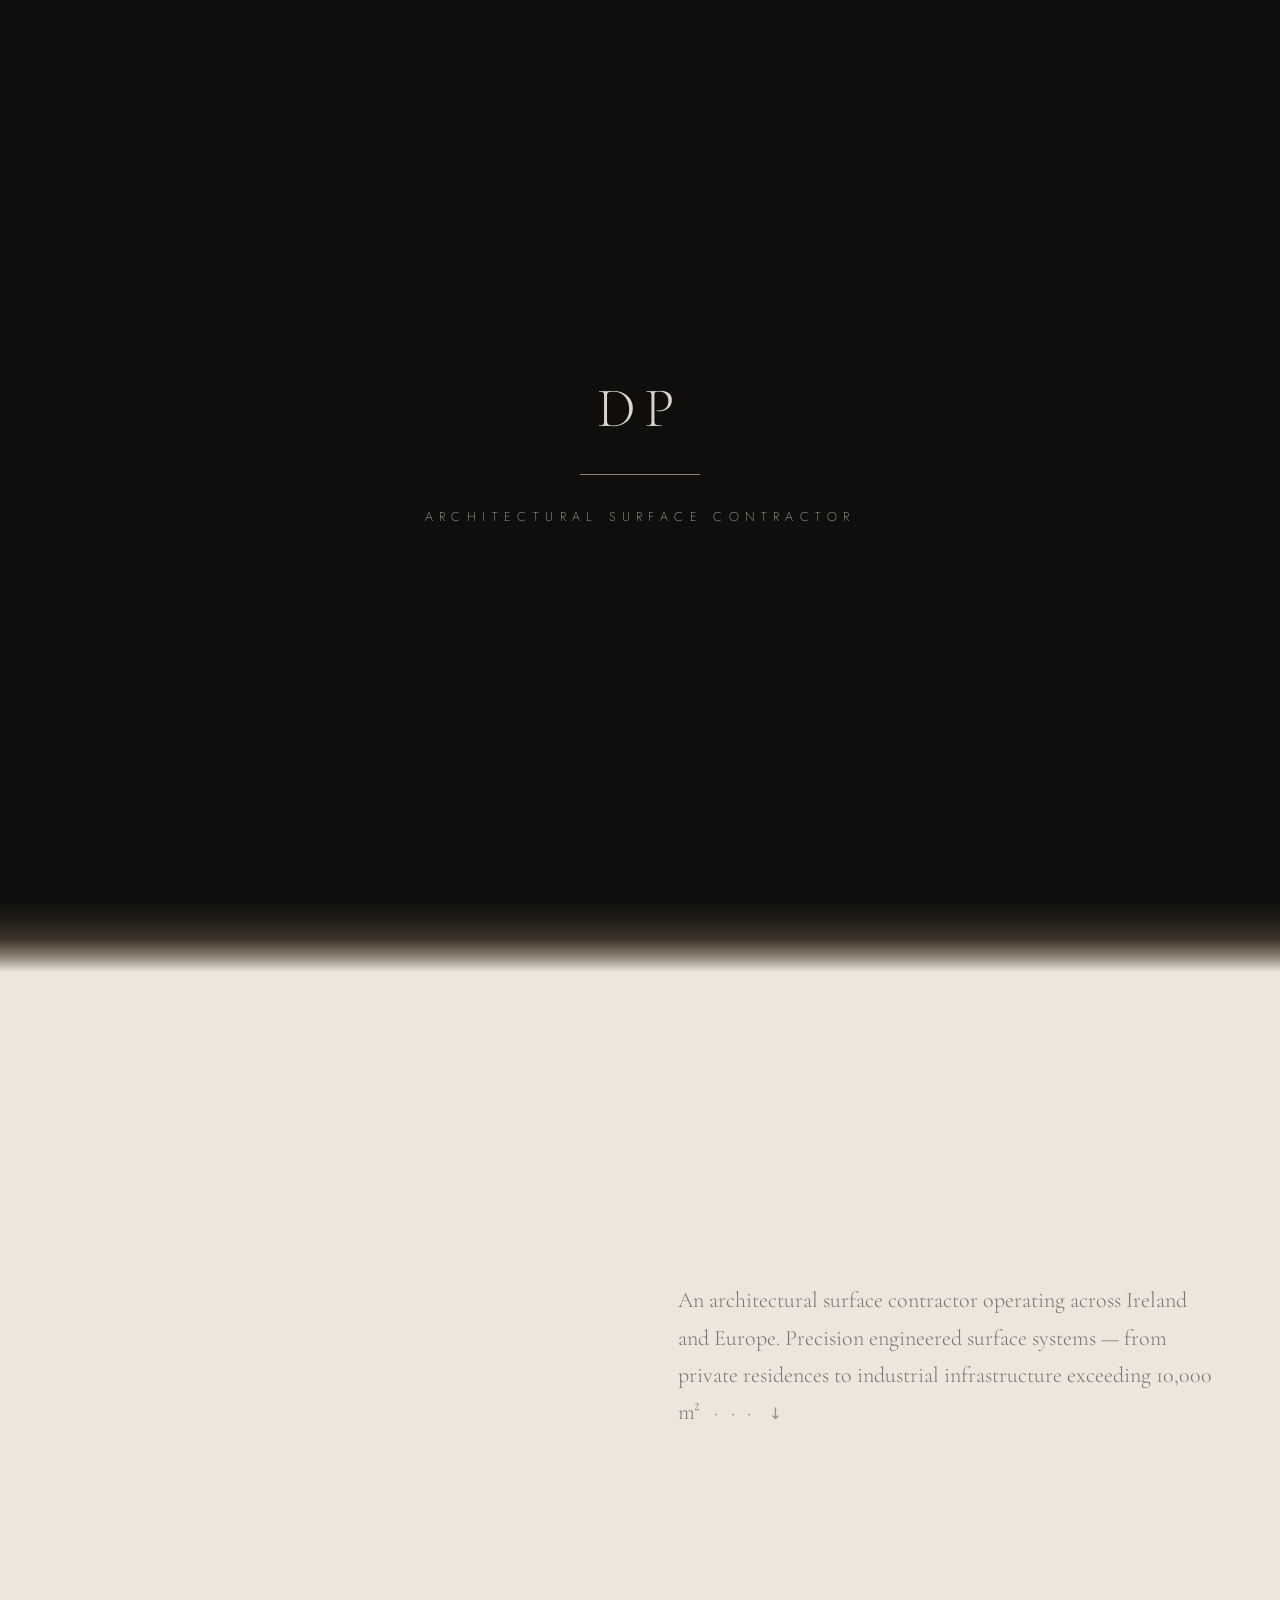
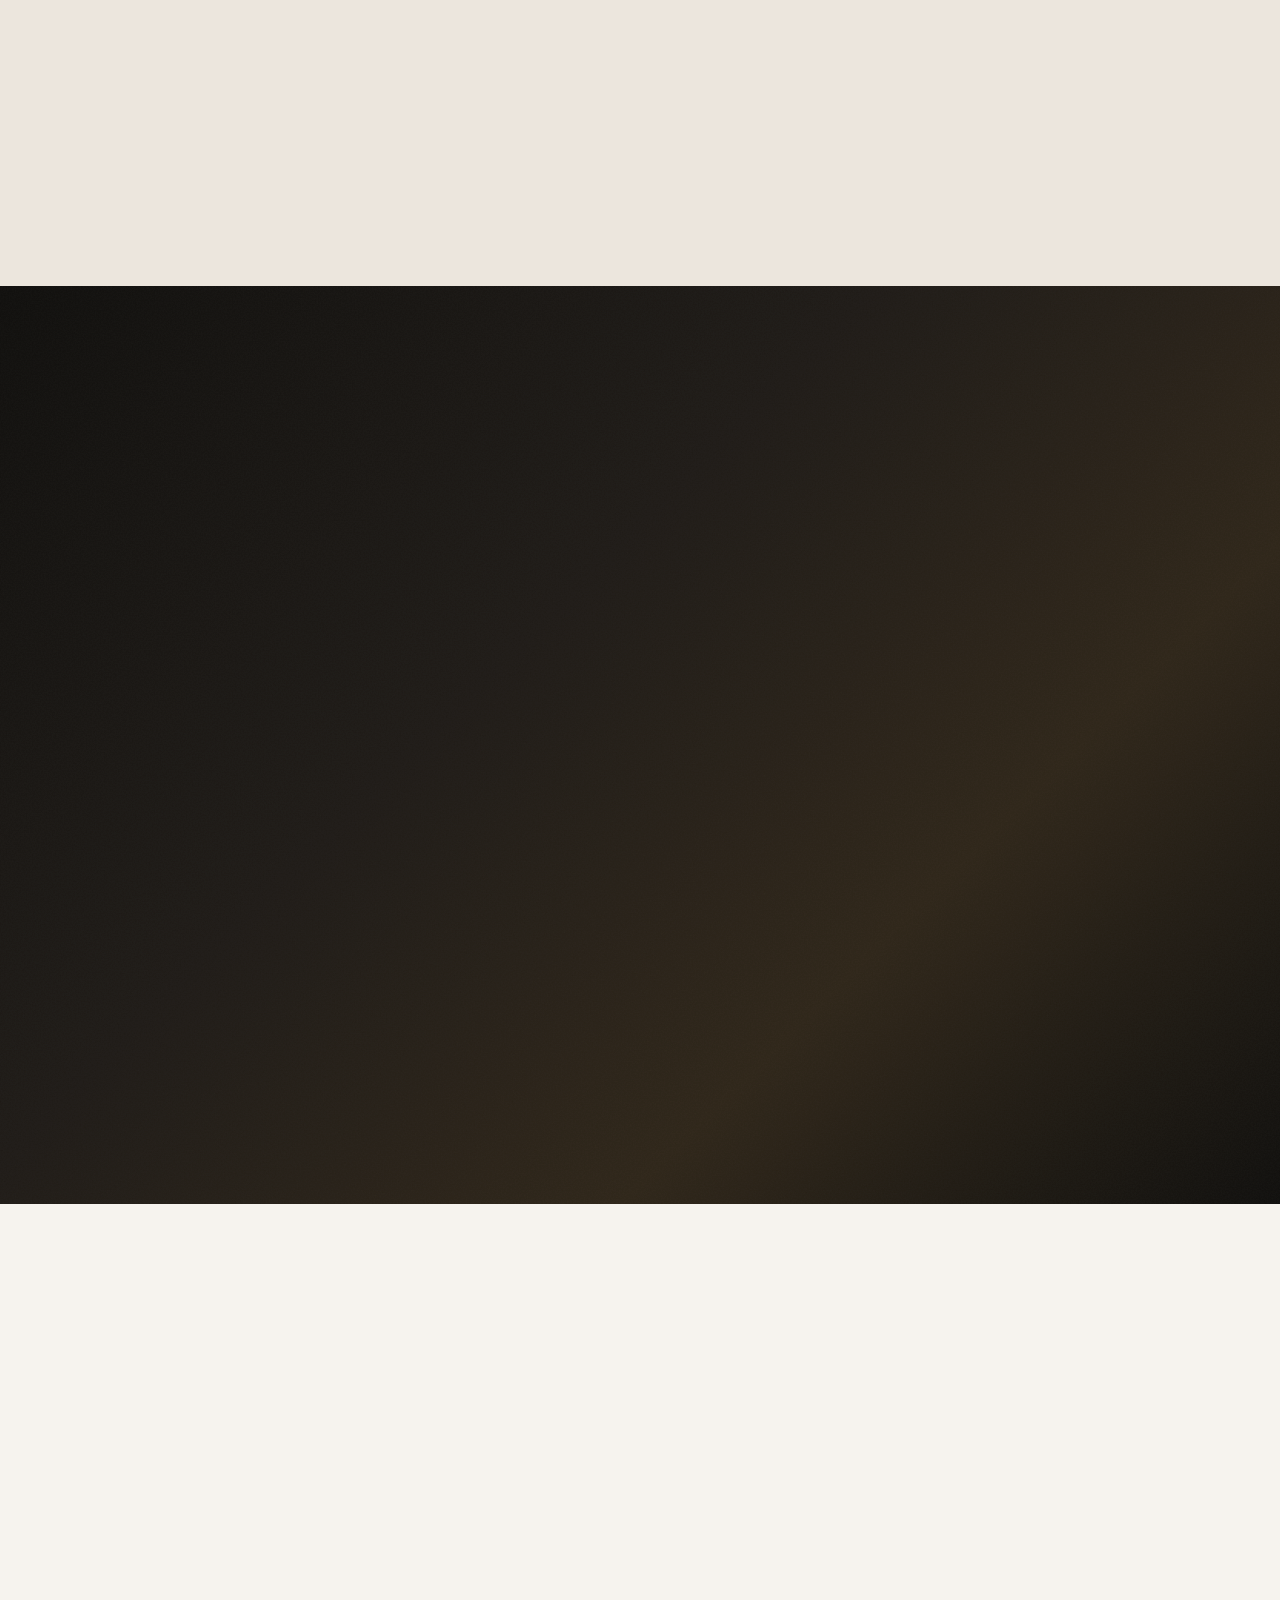
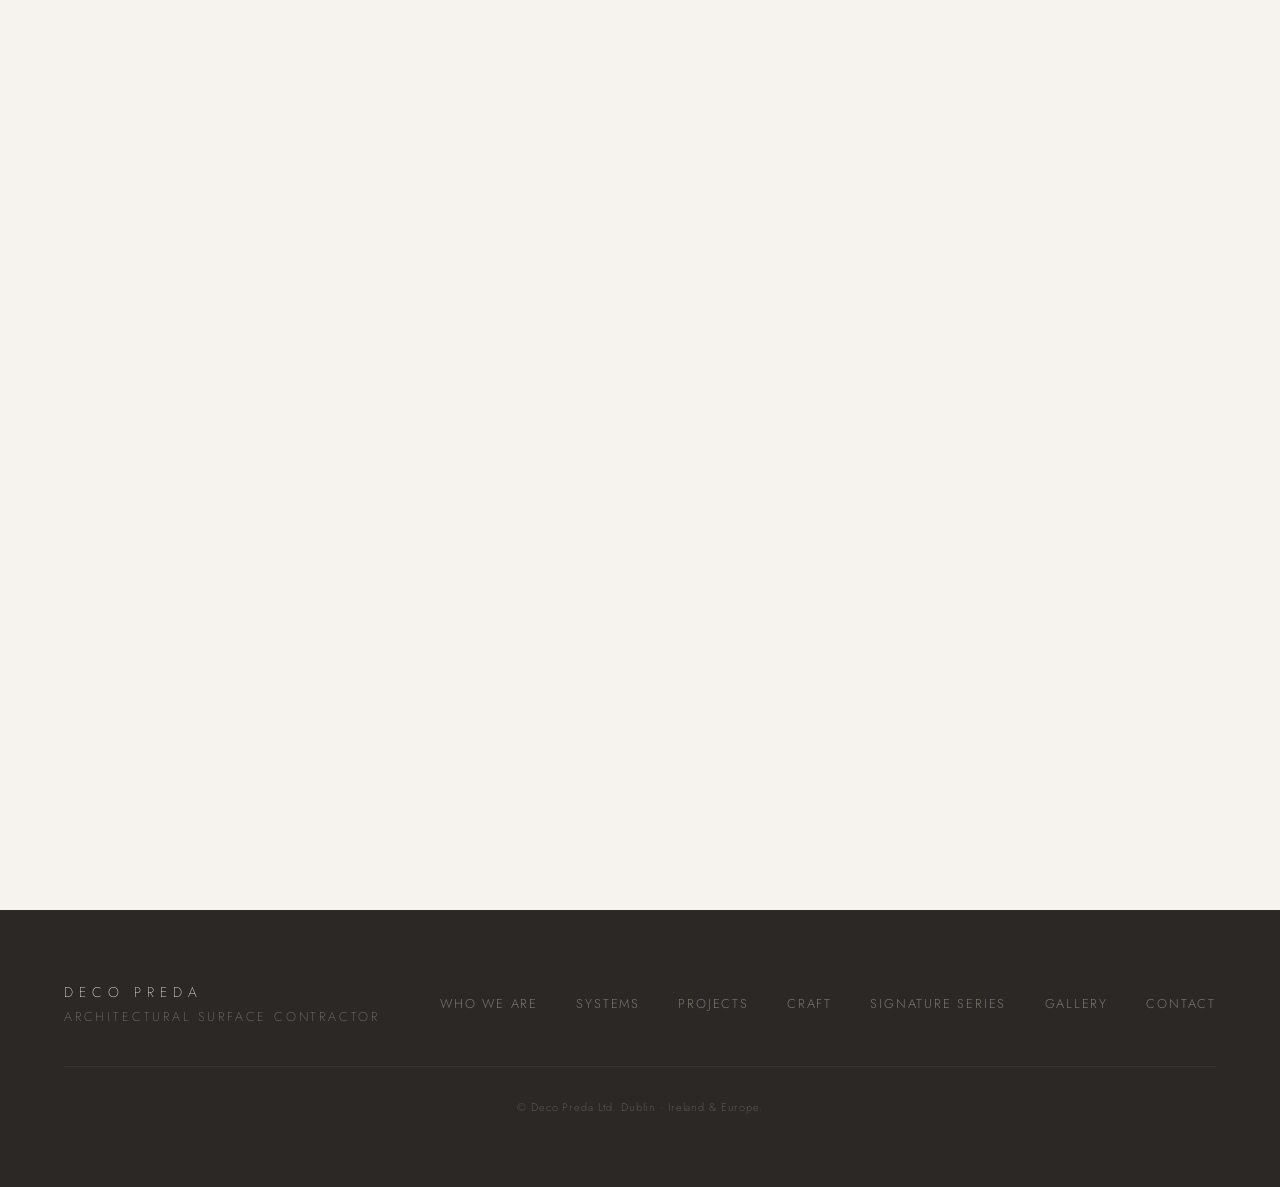
==== index.html @ ac9aee22 "Update index.html" ====
<!DOCTYPE html>
<html lang="en">
<head>
  <meta charset="UTF-8" />
  <meta name="viewport" content="width=device-width, initial-scale=1.0" />
  <meta name="description" content="Deco Preda — Specialist architectural surface contractor. Microcement, performance resin, design resin, stone carpet and hybrid surface systems. Dublin · Ireland." />
  <!-- Open Graph -->
  <meta property="og:type" content="website" />
  <meta property="og:title" content="Deco Preda — Architectural Surface Contractor" />
  <meta property="og:description" content="Engineered surface systems across Ireland and Europe. Microcement, resin and stone carpet — residential, commercial and industrial." />
  <meta property="og:image" content="https://predaecaterina01.github.io/images/residential/bathroom/mc-ivory-bathroom-01.webp" />
  <meta property="og:url" content="https://predaecaterina01.github.io/" />
  <!-- Twitter / X -->
  <meta name="twitter:card" content="summary_large_image" />
  <meta name="twitter:title" content="Deco Preda — Architectural Surface Contractor" />
  <meta name="twitter:description" content="Engineered surface systems across Ireland and Europe. Microcement, resin and stone carpet." />
  <meta name="twitter:image" content="https://predaecaterina01.github.io/images/residential/bathroom/mc-ivory-bathroom-01.webp" />
  <title>Deco Preda — Architectural Surface Contractor</title>
  <link rel="preconnect" href="https://fonts.googleapis.com" />
  <link rel="preconnect" href="https://fonts.gstatic.com" crossorigin />
  <link href="https://fonts.googleapis.com/css2?family=Cormorant+Garamond:ital,wght@0,200;0,300;0,400;1,200;1,300;1,400&family=Jost:wght@200;300;400&display=swap" rel="stylesheet" />
  <link rel="stylesheet" href="style.css" />

  <style>
    /* ── CAROUSEL FOOT — permanent veil + controls ── */
    .pcs__foot {
      position: absolute;
      bottom: 0;
      left: 0;
      right: 0;
      padding: 2.5rem 1.25rem 1.1rem;
      background: linear-gradient(to top, rgba(10,9,8,0.72) 0%, transparent 100%);
      display: flex;
      align-items: center;
      justify-content: space-between;
      gap: 0.75rem;
      z-index: 10;
      pointer-events: none;
    }
    .pcs__foot > * { pointer-events: auto; }

    /* Explore pill */
    .pcs__explore {
      display: inline-flex;
      align-items: center;
      gap: 0.4em;
      font-family: var(--font-ui, 'Jost', sans-serif);
      font-size: 0.68rem;
      font-weight: 400;
      letter-spacing: 0.1em;
      text-transform: uppercase;
      color: #ece6dd;
      border: 0.5px solid rgba(236,230,221,0.5);
      border-radius: 100px;
      padding: 0.42em 1em;
      text-decoration: none;
      white-space: nowrap;
      transition: background 0.25s ease, border-color 0.25s ease;
      flex-shrink: 0;
    }
    .pcs__explore:hover {
      background: rgba(236,230,221,0.14);
      border-color: rgba(236,230,221,0.8);
    }
    .pcs__explore svg {
      width: 9px; height: 9px;
      stroke: currentColor; stroke-width: 1.5;
      fill: none; flex-shrink: 0;
    }

    /* Nav row: arrows only, no dots */
    .pcs__nav-row {
      display: flex;
      align-items: center;
      gap: 0.5rem;
      flex-shrink: 0;
    }

    /* Arrow buttons */
    .pcs__arrow {
      width: 30px;
      height: 30px;
      border-radius: 50%;
      border: 0.5px solid rgba(236,230,221,0.45);
      background: rgba(10,9,8,0.35);
      color: #ece6dd;
      display: flex;
      align-items: center;
      justify-content: center;
      cursor: pointer;
      transition: background 0.2s ease, border-color 0.2s ease;
      padding: 0;
      flex-shrink: 0;
      /* Fix mobile jump: explicit positioning */
      position: relative;
    }
    .pcs__arrow:hover {
      background: rgba(236,230,221,0.15);
      border-color: rgba(236,230,221,0.8);
    }
    .pcs__arrow svg {
      width: 12px; height: 12px;
      stroke: currentColor; stroke-width: 1.5;
      fill: none; stroke-linecap: round; stroke-linejoin: round;
      display: block;
      /* Prevent any layout shift */
      flex-shrink: 0;
    }
  </style>
</head>
<body>

  <div class="progress" id="progress" aria-hidden="true"></div>
  <div class="cursor" id="cursor" aria-hidden="true">
    <div class="cursor__ring"></div>
    <div class="cursor__dot"></div>
  </div>

  <!-- LOADER -->
  <div class="loader" id="loader" aria-hidden="true">
    <div class="loader__body">
      <span class="loader__mark">DP</span>
      <div class="loader__line"><div class="loader__fill"></div></div>
      <span class="loader__sub">Architectural Surface Contractor</span>
    </div>
  </div>

  <!-- NAVIGATION -->
  <nav class="nav" id="nav" aria-label="Primary">
    <a href="#intro" class="nav__wordmark" aria-label="Deco Preda home">
      DECO<span class="nav__wordmark-thin">PREDA</span>
    </a>
    <button class="nav__burger" id="navBurger" aria-label="Open menu" aria-expanded="false" aria-controls="navPanel">
      <span></span><span></span>
    </button>
    <div class="nav__panel" id="navPanel" aria-hidden="true">
      <a href="#who-we-are"           class="nav__item" data-cursor="link">Who We Are</a>
      <a href="#systems"              class="nav__item" data-cursor="link">Systems</a>
      <a href="#projects"             class="nav__item" data-cursor="link">Projects</a>
      <a href="#craft"                class="nav__item" data-cursor="link">Craft</a>
      <a href="signature-series.html" class="nav__item" data-cursor="link">Signature Series</a>
      <a href="gallery.html"          class="nav__item" data-cursor="link">Gallery</a>
      <a href="#contact"              class="nav__item nav__item--cta" data-cursor="link">Contact</a>
    </div>
  </nav>

  <main>

    <!-- ══ I. HERO ══ -->
    <section class="intro" id="intro" aria-label="Introduction">
      <div class="intro__scene" id="introScene" aria-hidden="true">
        <div class="intro__layer intro__layer--base"></div>
        <div class="intro__layer intro__layer--mid"></div>
        <div class="intro__layer intro__layer--grain"></div>
        <div class="intro__light"></div>
        <div class="intro__rule-v intro__rule-v--left" aria-hidden="true"></div>
        <div class="intro__rule-v intro__rule-v--right" aria-hidden="true"></div>
      </div>
      <div class="intro__content">
        <h1 class="intro__title">
          <span class="intro__title-row reveal-hero">Architectural</span>
          <span class="intro__title-row intro__title-row--italic reveal-hero">surface contractor.</span>
        </h1>
        <p class="intro__tagline reveal-hero">
          Microcement &nbsp;·&nbsp; Resin &nbsp;·&nbsp; Stone Carpet
        </p>
        <p class="intro__desc reveal-hero">
          Seamless mineral and resin systems — applied by specialist teams
          across residential, commercial and industrial projects.
        </p>
        <div class="intro__actions reveal-hero">
          <a href="#systems" class="btn-sector btn-sector--ind" id="btnIndustrial" data-cursor="link">
            <span class="btn-sector__label">Industrial &amp; Logistics</span>
            <span class="btn-sector__arrow" aria-hidden="true">→</span>
          </a>
          <a href="#systems" class="btn-sector btn-sector--arch" id="btnArchitectural" data-cursor="link">
            <span class="btn-sector__label">Architectural &amp; Living</span>
            <span class="btn-sector__arrow" aria-hidden="true">→</span>
          </a>
        </div>
      </div>
      <div class="intro__scroll" aria-hidden="true">
        <div class="intro__scroll-line"></div>
      </div>
    </section>

    <div class="transition-band" aria-hidden="true"></div>

    <!-- ══ II. WHO WE ARE ══ -->
    <section class="who" id="who-we-are" aria-label="Who We Are">
      <div class="wrap">

        <header class="section-head reveal">
          <span class="section-idx">01</span>
          <span class="section-rule" aria-hidden="true"></span>
          <span class="section-label">Who We Are</span>
        </header>

        <div class="who__accordion">

          <div class="who__accord-header reveal">
            <h2 class="who__h">
              A surface is not decoration.<br>
              <em>It is specification.</em>
            </h2>
          </div>

          <div class="who__accord-right">

            <div class="who__teaser" id="whoTeaser">
              <p class="who__teaser-text">
                An architectural surface contractor operating across Ireland and Europe.
                Precision engineered surface systems — from private residences to
                industrial infrastructure exceeding 10,000 m²
                <span class="who__teaser-ellipsis">&thinsp;·&thinsp;·&thinsp;·</span>
                <button class="who__trigger-inline" id="whoToggle"
                  aria-expanded="false"
                  aria-controls="whoAside"
                  aria-label="Read more"
                  type="button">↓</button>
              </p>
            </div>

            <div class="who__aside" id="whoAside" aria-hidden="true">
              <div class="who__aside-grid">

                <div class="who__col">
                  <p class="who__p reveal">
                    An architectural surface contractor operating across Ireland and Europe.
                    Precision engineered surface systems — from private residences to
                    industrial infrastructure exceeding 10,000 m².
                  </p>
                  <p class="who__p reveal">
                    Deco Preda delivers engineered surface systems — from precision mineral
                    applications in private residences to high-performance resin flooring
                    across logistics infrastructure at industrial scale.
                  </p>
                  <p class="who__p reveal">
                    Every project — regardless of scale — is governed by identical standards:
                    certified European material systems, EN-protocol application procedures,
                    full technical documentation and post-installation support.
                  </p>
                  <div class="who__locations reveal">
                    <div class="who__loc">
                      <span class="who__loc-label">Dublin</span>
                      <span class="who__loc-desc">Serving Ireland &amp; Europe<button class="who__trigger-close" id="whoClose" aria-label="Close section" type="button"></button></span>
                    </div>
                  </div>
                </div>

                <div class="who__col">
                  <div class="who__values reveal">
                    <div class="who__val">
                      <span class="who__val-title">Execution Quality</span>
                      <span class="who__val-desc">EN-standard application protocols. Multi-coat systems. Full substrate preparation documentation at every stage.</span>
                    </div>
                    <div class="who__val">
                      <span class="who__val-title">Material Integrity</span>
                      <span class="who__val-desc">Certified European mineral and resin systems — selected for long-term performance, durability and regulatory compliance.</span>
                    </div>
                    <div class="who__val">
                      <span class="who__val-title">Industrial Scale</span>
                      <span class="who__val-desc">Capacity, logistics and technical management from 50m² residential commissions to 10,000m²+ infrastructure projects.</span>
                    </div>
                    <div class="who__val">
                      <span class="who__val-title">Design Versatility</span>
                      <span class="who__val-desc">Custom resin patterns, hybrid compositions, bespoke mineral tones and graphic wayfinding systems — no two projects identical.</span>
                    </div>
                  </div>
                </div>

              </div>
            </div>

          </div><!-- /who__accord-right -->

        </div><!-- /who__accordion -->

        <div class="divider reveal" aria-hidden="true"></div>

        <div class="brand-statement reveal">
          <span class="brand-statement__rule" aria-hidden="true"></span>
          <blockquote class="brand-statement__q">
            Engineered to perform. Specified to last.
            <em>Quality and aesthetics — held in balance.</em>
          </blockquote>
          <span class="brand-statement__rule" aria-hidden="true"></span>
        </div>

      </div>
    </section>

    <!-- ══ III. SYSTEMS ══ -->
    <section class="systems" id="systems" aria-label="Surface Systems">
      <div class="wrap">
        <header class="section-head reveal">
          <span class="section-idx">02</span>
          <span class="section-rule" aria-hidden="true"></span>
          <span class="section-label">Systems</span>
        </header>
        <h2 class="systems__h reveal" id="systemsHeading">
          Four engineered surfaces.<br><em id="systemsSubline">Specified for you.</em>
        </h2>
      </div>

      <div class="systems__panels">

        <!-- SYSTEM I — Microcement -->
        <article class="panel reveal" aria-label="Microcement" data-domain="architectural">
          <div class="panel__surface" role="region" aria-label="Microcement gallery" data-carousel="microcement">
            <div class="pcs__track">
              <div class="pcs__slide pcs__slide--active">
                <img src="images/residential/bathroom/mc-ivory-bathroom-01.webp" alt="Microcement ivory bathroom" style="width:100%;height:100%;object-fit:cover;">
              </div>
              <div class="pcs__slide">
                <img src="images/residential/living/mc-gray-living-03.webp" alt="Microcement living" style="width:100%;height:100%;object-fit:cover;">
              </div>
              <div class="pcs__slide">
                <img src="images/residential/bathroom/mc-gray-bathroom-01.webp" alt="Microcement slate" style="width:100%;height:100%;object-fit:cover;">
              </div>
              <div class="pcs__slide">
                <img src="images/residential/staircase/mc-sand-staircase-01.webp" alt="Microcement staircase" style="width:100%;height:100%;object-fit:cover;">
              </div>
              <div class="pcs__slide">
                <img src="images/residential/bathroom/mc-greige-bathroom-01.webp" alt="Microcement greige" style="width:100%;height:100%;object-fit:cover;">
              </div>
            </div>
            <div class="pcs__foot">
              <a href="gallery.html?filter=residential" class="pcs__explore" data-cursor="link">
                <svg viewBox="0 0 10 10"><path d="M1 5h8M6 2l3 3-3 3"/></svg>
                View projects
              </a>
              <div class="pcs__nav-row">
                <button class="pcs__arrow pcs__arrow--prev" aria-label="Previous image" type="button">
                  <svg viewBox="0 0 12 12"><path d="M8 2L4 6l4 4"/></svg>
                </button>
                <button class="pcs__arrow pcs__arrow--next" aria-label="Next image" type="button">
                  <svg viewBox="0 0 12 12"><path d="M4 2l4 4-4 4"/></svg>
                </button>
              </div>
            </div>
          </div>
          <div class="panel__body">
            <span class="panel__idx" aria-hidden="true">I</span>
            <h3 class="panel__name">Microcement</h3>
            <p class="panel__desc">Continuous mineral membrane for seamless monolithic surfaces.</p>
            <ul class="panel__props">
              <li>Seamless — zero joints, zero grout</li>
              <li>Waterproof &amp; durable</li>
              <li>60+ certified mineral pigments</li>
            </ul>
            <div class="panel__domain">
              <span class="panel__domain-tag">Architectural &amp; Living</span>
            </div>
            <button class="panel__estimate-btn" data-material="microcement" aria-expanded="false" aria-controls="calc-microcement" type="button">
              <span class="panel__estimate-label">Estimate cost</span>
              <span class="panel__estimate-icon" aria-hidden="true">+</span>
            </button>
          </div>
          <div class="panel__calc" id="calc-microcement" aria-hidden="true" data-material="microcement">
            <div class="pcalc">
              <p class="pcalc__head">Microcement — <em>cost estimate</em></p>
              <div class="pcalc__inputs">
                <div class="pcalc__field">
                  <label class="pcalc__label" for="pmp-microcement">Surface area</label>
                  <div class="pcalc__input-wrap">
                    <input class="pcalc__input" id="pmp-microcement" type="number" placeholder="ex: 80" min="1" max="9999" inputmode="numeric" />
                    <span class="pcalc__unit">m²</span>
                  </div>
                </div>
                <div class="pcalc__field">
                  <label class="pcalc__label" for="psys-microcement">System</label>
                  <div class="pcalc__select-wrap">
                    <select class="pcalc__select" id="psys-microcement">
                      <option value="basic">Basic coat</option>
                      <option value="medium" selected>Medium</option>
                      <option value="premium">Premium</option>
                    </select>
                    <span class="pcalc__caret" aria-hidden="true">↓</span>
                  </div>
                </div>
              </div>
              <div class="pcalc__result" id="pres-microcement" aria-live="polite"><span class="pcalc__neutral">—</span></div>
              <p class="pcalc__disclaimer">Estimate covers labour. Final cost varies by substrate condition. Materials not included.</p>
            </div>
          </div>
        </article>

        <!-- SYSTEM II — Stone Carpet -->
        <article class="panel reveal" aria-label="Stone Carpet" data-domain="both">
          <div class="panel__surface" role="region" aria-label="Stone Carpet gallery" data-carousel="stone">
            <div class="pcs__track">
              <div class="pcs__slide pcs__slide--active">
                <img src="images/exterior/driveway/sc-ivory-luxury-01.webp" alt="Stone carpet luxury driveway" style="width:100%;height:100%;object-fit:cover;">
              </div>
              <div class="pcs__slide">
                <img src="images/exterior/driveway/ext-drv-01.webp" alt="Stone carpet driveway" style="width:100%;height:100%;object-fit:cover;">
              </div>
              <div class="pcs__slide">
                <img src="images/exterior/terrace/ext-ter-01.webp" alt="Stone carpet terrace" style="width:100%;height:100%;object-fit:cover;">
              </div>
              <div class="pcs__slide">
                <img src="images/exterior/driveway/ext-drv-05.webp" alt="Stone carpet ivory" style="width:100%;height:100%;object-fit:cover;">
              </div>
            </div>
            <div class="pcs__foot">
              <a href="gallery.html?filter=exterior" class="pcs__explore" data-cursor="link">
                <svg viewBox="0 0 10 10"><path d="M1 5h8M6 2l3 3-3 3"/></svg>
                View projects
              </a>
              <div class="pcs__nav-row">
                <button class="pcs__arrow pcs__arrow--prev" aria-label="Previous image" type="button">
                  <svg viewBox="0 0 12 12"><path d="M8 2L4 6l4 4"/></svg>
                </button>
                <button class="pcs__arrow pcs__arrow--next" aria-label="Next image" type="button">
                  <svg viewBox="0 0 12 12"><path d="M4 2l4 4-4 4"/></svg>
                </button>
              </div>
            </div>
          </div>
          <div class="panel__body">
            <span class="panel__idx" aria-hidden="true">II</span>
            <h3 class="panel__name">Stone Carpet</h3>
            <p class="panel__desc">Quartz or marble aggregate in resin for draining, textured floors.</p>
            <ul class="panel__props">
              <li>Slip-resistant &amp; naturally draining</li>
              <li>UV-stable for exterior use</li>
              <li>Quartz &amp; marble aggregate options</li>
            </ul>
            <div class="panel__domain">
              <span class="panel__domain-tag panel__domain-tag--infra">Infrastructure &amp; Logistics</span>
            </div>
            <button class="panel__estimate-btn" data-material="stone" aria-expanded="false" aria-controls="calc-stone" type="button">
              <span class="panel__estimate-label">Estimate cost</span>
              <span class="panel__estimate-icon" aria-hidden="true">+</span>
            </button>
          </div>
          <div class="panel__calc" id="calc-stone" aria-hidden="true" data-material="stone">
            <div class="pcalc">
              <p class="pcalc__head">Stone Carpet — <em>cost estimate</em></p>
              <div class="pcalc__inputs">
                <div class="pcalc__field">
                  <label class="pcalc__label" for="pmp-stone">Surface area</label>
                  <div class="pcalc__input-wrap">
                    <input class="pcalc__input" id="pmp-stone" type="number" placeholder="ex: 80" min="1" max="9999" inputmode="numeric" />
                    <span class="pcalc__unit">m²</span>
                  </div>
                </div>
                <div class="pcalc__field">
                  <label class="pcalc__label" for="psys-stone">System</label>
                  <div class="pcalc__select-wrap">
                    <select class="pcalc__select" id="psys-stone">
                      <option value="basic">Basic coat</option>
                      <option value="medium" selected>Medium</option>
                      <option value="premium">Premium</option>
                    </select>
                    <span class="pcalc__caret" aria-hidden="true">↓</span>
                  </div>
                </div>
              </div>
              <div class="pcalc__result" id="pres-stone" aria-live="polite"><span class="pcalc__neutral">—</span></div>
              <p class="pcalc__disclaimer">Estimate covers labour. Final cost varies by substrate condition. Materials not included.</p>
            </div>
          </div>
        </article>

        <!-- SYSTEM III — Performance Resin -->
        <article class="panel reveal" aria-label="Performance Resin" data-domain="both">
          <div class="panel__surface" role="region" aria-label="Performance Resin gallery" data-carousel="resin-performance">
            <div class="pcs__track">
              <div class="pcs__slide pcs__slide--active">
                <img src="images/industrial/ind-white-warehouse-01.webp" alt="Performance resin warehouse" style="width:100%;height:100%;object-fit:cover;">
              </div>
              <div class="pcs__slide">
                <img src="images/industrial/ind-yellow-01.webp" alt="Performance resin food grade" style="width:100%;height:100%;object-fit:cover;">
              </div>
              <div class="pcs__slide">
                <img src="images/industrial/ind-04.webp" alt="Performance resin logistics" style="width:100%;height:100%;object-fit:cover;">
              </div>
              <div class="pcs__slide">
                <img src="images/residential/garage/res-gar-03.webp" alt="Performance resin garage" style="width:100%;height:100%;object-fit:cover;">
              </div>
              <div class="pcs__slide">
                <img src="images/commercial/parking/com-park-03.webp" alt="Performance resin parking" style="width:100%;height:100%;object-fit:cover;">
              </div>
            </div>
            <div class="pcs__foot">
              <a href="gallery.html?filter=industrial" class="pcs__explore" data-cursor="link">
                <svg viewBox="0 0 10 10"><path d="M1 5h8M6 2l3 3-3 3"/></svg>
                View projects
              </a>
              <div class="pcs__nav-row">
                <button class="pcs__arrow pcs__arrow--prev" aria-label="Previous image" type="button">
                  <svg viewBox="0 0 12 12"><path d="M8 2L4 6l4 4"/></svg>
                </button>
                <button class="pcs__arrow pcs__arrow--next" aria-label="Next image" type="button">
                  <svg viewBox="0 0 12 12"><path d="M4 2l4 4-4 4"/></svg>
                </button>
              </div>
            </div>
          </div>
          <div class="panel__body">
            <span class="panel__idx" aria-hidden="true">III</span>
            <h3 class="panel__name">Performance Resin</h3>
            <p class="panel__desc">High-resistance epoxy systems for industrial and logistics environments.</p>
            <ul class="panel__props">
              <li>Epoxy · MMA · Polyester · PU systems</li>
              <li>Chemical-resistant, heavy-load rated</li>
              <li>MMA cure time: 2–4h at −20°C</li>
            </ul>
            <div class="panel__domain">
              <span class="panel__domain-tag panel__domain-tag--infra">Infrastructure &amp; Logistics</span>
            </div>
            <button class="panel__estimate-btn" data-material="resin" aria-expanded="false" aria-controls="calc-resin" type="button">
              <span class="panel__estimate-label">Estimate cost</span>
              <span class="panel__estimate-icon" aria-hidden="true">+</span>
            </button>
          </div>
          <div class="panel__calc" id="calc-resin" aria-hidden="true" data-material="resin">
            <div class="pcalc">
              <p class="pcalc__head">Performance Resin — <em>cost estimate</em></p>
              <div class="pcalc__inputs">
                <div class="pcalc__field">
                  <label class="pcalc__label" for="pmp-resin">Surface area</label>
                  <div class="pcalc__input-wrap">
                    <input class="pcalc__input" id="pmp-resin" type="number" placeholder="ex: 500" min="1" max="99999" inputmode="numeric" />
                    <span class="pcalc__unit">m²</span>
                  </div>
                </div>
                <div class="pcalc__field">
                  <label class="pcalc__label" for="psys-resin">System</label>
                  <div class="pcalc__select-wrap">
                    <select class="pcalc__select" id="psys-resin">
                      <option value="basic">Basic coat</option>
                      <option value="medium" selected>Medium</option>
                      <option value="premium">Premium</option>
                    </select>
                    <span class="pcalc__caret" aria-hidden="true">↓</span>
                  </div>
                </div>
              </div>
              <div class="pcalc__result" id="pres-resin" aria-live="polite"><span class="pcalc__neutral">—</span></div>
              <p class="pcalc__disclaimer">Estimate covers labour. Final cost varies by substrate and site conditions. Materials not included.</p>
            </div>
          </div>
        </article>

        <!-- SYSTEM IV — Design Resin -->
        <article class="panel reveal" aria-label="Design Resin" data-domain="architectural">
          <div class="panel__surface" role="region" aria-label="Design Resin gallery" data-carousel="resin-design">
            <div class="pcs__track">
              <div class="pcs__slide pcs__slide--active">
                <img src="images/signature/resin-whitegold-01.webp" alt="Design resin white gold" style="width:100%;height:100%;object-fit:cover;">
              </div>
              <div class="pcs__slide">
                <img src="images/signature/resin-blackgold-01.webp" alt="Design resin black gold" style="width:100%;height:100%;object-fit:cover;">
              </div>
              <div class="pcs__slide">
                <img src="images/signature/resin-multicolor-01.webp" alt="Design resin multicolor" style="width:100%;height:100%;object-fit:cover;">
              </div>
              <div class="pcs__slide">
                <img src="images/commercial/showroom/resin-green-showroom-01.webp" alt="Design resin showroom" style="width:100%;height:100%;object-fit:cover;">
              </div>
            </div>
            <div class="pcs__foot">
              <a href="gallery.html?filter=signature" class="pcs__explore" data-cursor="link">
                <svg viewBox="0 0 10 10"><path d="M1 5h8M6 2l3 3-3 3"/></svg>
                View projects
              </a>
              <div class="pcs__nav-row">
                <button class="pcs__arrow pcs__arrow--prev" aria-label="Previous image" type="button">
                  <svg viewBox="0 0 12 12"><path d="M8 2L4 6l4 4"/></svg>
                </button>
                <button class="pcs__arrow pcs__arrow--next" aria-label="Next image" type="button">
                  <svg viewBox="0 0 12 12"><path d="M4 2l4 4-4 4"/></svg>
                </button>
              </div>
            </div>
          </div>
          <div class="panel__body">
            <span class="panel__idx" aria-hidden="true">IV</span>
            <h3 class="panel__name">Design Resin</h3>
            <p class="panel__desc">Bespoke artistic compositions with metallic effects and premium pigments.</p>
            <ul class="panel__props">
              <li>Bespoke pattern &amp; colour compositions</li>
              <li>Metallic pigments, glitter, translucent layers</li>
              <li>Logo integration &amp; wayfinding</li>
            </ul>
            <div class="panel__domain">
              <span class="panel__domain-tag">Architectural &amp; Living</span>
            </div>
            <button class="panel__estimate-btn" data-material="resin-design" aria-expanded="false" aria-controls="calc-resin-design" type="button">
              <span class="panel__estimate-label">Estimate cost</span>
              <span class="panel__estimate-icon" aria-hidden="true">+</span>
            </button>
          </div>
          <div class="panel__calc" id="calc-resin-design" aria-hidden="true" data-material="resin-design">
            <div class="pcalc">
              <p class="pcalc__head">Design Resin — <em>bespoke pricing</em></p>
              <p class="pcalc__bespoke">
                Pricing is determined by pattern complexity, material selection and surface area.
                Every Design Resin commission is unique — no standard rate applies.
              </p>
              <a href="#contact" class="pcalc__bespoke-cta" data-cursor="link">
                Request a bespoke estimate →
              </a>
            </div>
          </div>
        </article>

      </div>

      <!-- More Systems Accordion -->
      <div class="systems__more" id="systemsMore">
        <button class="systems__more-btn" id="systemsMoreBtn"
                aria-expanded="false"
                aria-controls="systemsMorePanel"
                type="button">
          <span class="systems__more-label" id="systemsMoreLabel">Explore Further</span>
          <span class="systems__more-icon" aria-hidden="true">+</span>
        </button>
        <div class="systems__more-panel" id="systemsMorePanel" aria-hidden="true" role="region">
        </div>
      </div>

    </section>

    <!-- ══ IV. PROJECTS ══ -->
    <section class="projects" id="projects" aria-label="Projects">
      <div class="wrap">
        <header class="section-head reveal">
          <span class="section-idx">03</span>
          <span class="section-rule" aria-hidden="true"></span>
          <span class="section-label">Projects</span>
        </header>
        <h2 class="projects__h reveal">
          Two verticals.<br><em>One standard.</em>
        </h2>
      </div>

      <div class="project-rows">
        <div class="project-row reveal">
          <div class="project-row__img project-row__img--arch" aria-hidden="true">
            <div class="project-row__caption">Architectural &amp; Living</div>
          </div>
          <div class="project-row__text">
            <span class="project-row__num">01</span>
            <h3 class="project-row__title">Architectural &amp; Living</h3>
            <p class="project-row__body">Private residences, wellness destinations, hotels and commercial interiors. Surfaces applied with precision to bathrooms, kitchens, spas, restaurant floors and boutique retail — where aesthetic and technical performance are equally demanded.</p>
            <p class="project-row__systems">Microcement · Design Resin · Stone Carpet · Hybrid Surfaces</p>
            <a href="gallery.html?domain=architectural" class="link-arrow" data-cursor="link">View Architectural Projects</a>
          </div>
        </div>

        <div class="project-row project-row--inv reveal">
          <div class="project-row__img project-row__img--infra" aria-hidden="true">
            <div class="project-row__caption">Infrastructure &amp; Logistics</div>
          </div>
          <div class="project-row__text">
            <span class="project-row__num">02</span>
            <h3 class="project-row__title">Infrastructure &amp; Logistics</h3>
            <p class="project-row__body">Warehouses, distribution centres, manufacturing facilities, public car parks and hospitals. Performance resin specified for extreme compressive loads, chemical resistance and continuous heavy-traffic environments — at project scales exceeding 10,000m².</p>
            <p class="project-row__systems">Performance Resin · Epoxy · MMA · Polyurethane</p>
            <a href="gallery.html?domain=infrastructure" class="link-arrow" data-cursor="link">View Infrastructure Projects</a>
          </div>
        </div>
      </div>
    </section>

    <!-- ══ V. CRAFT ══ -->
    <section class="craft" id="craft" aria-label="Craft and methodology">
      <div class="wrap">
        <header class="section-head reveal">
          <span class="section-idx">04</span>
          <span class="section-rule" aria-hidden="true"></span>
          <span class="section-label">Craft</span>
        </header>
        <div class="craft__grid">
          <div class="craft__visual reveal" aria-hidden="true">
            <div class="craft__img craft__img--a"></div>
            <div class="craft__img craft__img--b"></div>
            <div class="craft__plaque">
              <span class="craft__plaque-n">EN</span>
              <span class="craft__plaque-l">Standard<br>Protocol</span>
            </div>
          </div>
          <div class="craft__words">
            <h2 class="craft__h reveal">
              The precision<br>of specification.<br>
              <em>Applied by hand.</em>
            </h2>
            <p class="craft__p reveal">Every surface follows a strict multi-stage application protocol: substrate assessment and preparation, primer application, base coat, surface coat, and final protective layer. Each stage is documented, inspected and signed off before the next begins.</p>
            <p class="craft__p reveal">Our specialist application teams operate to EN-standard protocols with full technical documentation, warranties and post-installation support. The same team that assesses your specification applies your surface — no hand-offs, no subcontracted application.</p>
            <a href="#contact" class="btn-line reveal" data-cursor="link" data-magnetic>
              <span class="btn-line__label">Begin a Specification</span>
              <span class="btn-line__line" aria-hidden="true"></span>
            </a>
          </div>
        </div>
      </div>
    </section>

    <!-- ══ VI. SIGNATURE SERIES BAND ══ -->
    <section class="sig-band" id="signature-series" aria-label="Signature Series">
      <div class="sig-band__bg" aria-hidden="true"></div>
      <div class="sig-band__content">
        <div class="wrap">
          <div class="sig-band__inner reveal">
            <div class="sig-band__left">
              <span class="sig-band__eyebrow">05 — Premium Tier</span>
              <h2 class="sig-band__h">Signature<br><em>Series</em></h2>
              <p class="sig-band__p">Hybrid compositions at the intersection of material science and design intent. Microcement combined with resin topcoats. Acrylic composites. Mineral layers paired with metallic pigments. Matte and gloss within a single seamless surface. Textures that cannot be replicated — only commissioned.</p>
              <a href="signature-series.html" class="btn-ghost sig-band__cta" data-cursor="link" data-magnetic>
                <span class="btn-ghost__label">Explore Signature Series</span>
                <span class="btn-ghost__icon" aria-hidden="true">→</span>
              </a>
            </div>
            <div class="sig-band__right">
              <div class="sig-band__swatches">
                <div class="sig-band__swatch sig-band__swatch--1"></div>
                <div class="sig-band__swatch sig-band__swatch--2"></div>
                <div class="sig-band__swatch sig-band__swatch--3"></div>
                <div class="sig-band__swatch sig-band__swatch--4"></div>
              </div>
              <p class="sig-band__note">Available on commission only</p>
            </div>
          </div>
        </div>
      </div>
    </section>

    <!-- ══ VII. CONTACT ══ -->
    <section class="commission" id="contact" aria-label="Contact">
      <div class="wrap">
        <header class="section-head reveal">
          <span class="section-idx">06</span>
          <span class="section-rule" aria-hidden="true"></span>
          <span class="section-label">Contact</span>
        </header>
        <div class="commission__grid">
          <div class="commission__intro">
            <h2 class="commission__h reveal">
              Every project begins<br>
              <em>with a single<br>conversation.</em>
            </h2>
            <p class="commission__body reveal">We respond within 24 hours. Ireland and European projects considered. Architects, developers, main contractors and private clients welcome.</p>
            <address class="commission__contact reveal">
              <div class="commission__contact-row"><span>Studio</span><a href="mailto:studio@decopreda.com">studio@decopreda.com</a></div>
              <div class="commission__contact-row"><span>Phone</span><a href="tel:+441234567890">+44 1234 567 890</a></div>
              <div class="commission__contact-row"><span>Location</span><span>Dublin · Ireland &amp; Europe</span></div>
            </address>
          </div>
          <form class="form reveal" id="commissionForm" action="https://formspree.io/f/mkoqvqbw" method="POST" novalidate aria-label="Project inquiry">
            <div class="f"><input type="text" id="f-name" name="name" required placeholder=" " autocomplete="name" /><label for="f-name">Name</label><span class="f__bar" aria-hidden="true"></span></div>
            <div class="f"><input type="email" id="f-email" name="email" required placeholder=" " autocomplete="email" /><label for="f-email">Email</label><span class="f__bar" aria-hidden="true"></span></div>
            <div class="f"><input type="text" id="f-studio" name="studio" placeholder=" " autocomplete="organization" /><label for="f-studio">Studio / Firm <span class="f__opt">(optional)</span></label><span class="f__bar" aria-hidden="true"></span></div>
            <div class="f f--sel">
              <select id="f-type" name="type" required>
                <option value="" disabled selected></option>
                <option value="residential">Private Residence</option>
                <option value="commercial">Commercial</option>
                <option value="hospitality">Hospitality</option>
                <option value="industrial">Industrial / Logistics</option>
                <option value="developer">Developer</option>
                <option value="other">Other</option>
              </select>
              <label for="f-type">Project Type</label>
              <span class="f__bar" aria-hidden="true"></span>
              <span class="f__caret" aria-hidden="true">↓</span>
            </div>
            <div class="f f--area"><textarea id="f-brief" name="brief" rows="4" required placeholder=" "></textarea><label for="f-brief">Project brief</label><span class="f__bar" aria-hidden="true"></span></div>
            <button type="submit" class="btn-submit" data-cursor="link" data-magnetic>
              <span class="btn-submit__label">Submit Enquiry</span>
              <span class="btn-submit__arrow" aria-hidden="true">→</span>
            </button>
            <p class="form-ok" id="formOk" role="status" aria-live="polite"></p>
            <p class="form-err" id="formErr" role="alert" aria-live="assertive"></p>
          </form>
        </div>
      </div>
    </section>

  </main>

  <footer class="foot" role="contentinfo">
    <div class="wrap">
      <div class="foot__inner">
        <div class="foot__brand">
          <p class="foot__wordmark">DECO PREDA</p>
          <p class="foot__descriptor">Architectural Surface Contractor</p>
        </div>
        <nav class="foot__nav" aria-label="Footer navigation">
          <a href="#who-we-are">Who We Are</a>
          <a href="#systems">Systems</a>
          <a href="#projects">Projects</a>
          <a href="#craft">Craft</a>
          <a href="signature-series.html">Signature Series</a>
          <a href="gallery.html">Gallery</a>
          <a href="#contact">Contact</a>
        </nav>
        <p class="foot__copy">&copy; <span id="yr"></span> Deco Preda Ltd. Dublin · Ireland &amp; Europe.</p>
      </div>
    </div>
  </footer>

  <script src="script.js"></script>
  <script>
  (function() {
    const btnOpen  = document.getElementById('whoToggle');
    const btnClose = document.getElementById('whoClose');
    const aside    = document.getElementById('whoAside');
    const teaser   = document.getElementById('whoTeaser');
    if (!btnOpen || !aside) return;

    function openSection() {
      aside.classList.add('open');
      aside.setAttribute('aria-hidden', 'false');
      btnOpen.setAttribute('aria-expanded', 'true');
      if (teaser) teaser.classList.add('who__teaser--hidden');
    }

    function closeSection() {
      aside.classList.remove('open');
      aside.setAttribute('aria-hidden', 'true');
      btnOpen.setAttribute('aria-expanded', 'false');
      if (teaser) teaser.classList.remove('who__teaser--hidden');
    }

    btnOpen.addEventListener('click', openSection);
    if (btnClose) btnClose.addEventListener('click', closeSection);
  })();
  </script>
</body>
</html>
---- style.css ----
/* ════════════════════════════════════════════════════════════
   DECO PREDA — style.css
   Architectural Surface Atelier
   Dark cinematic → warm architectural transition
   ════════════════════════════════════════════════════════════ */


/* ──────────────────────────────────────────
   1. TOKENS
────────────────────────────────────────── */
:root {

  /* Warm light palette */
  --ivory:         #F6F3EE;
  --ivory-2:       #ECE6DD;
  --ivory-3:       #E4DDD3;
  --sand:          #D9D1C5;
  --taupe:         #8A8178;
  --taupe-d:       #7A736A;
  --stone:         #7A756F;
  --stone-l:       #9E9890;
  --ink:           #2B2826;

  /* Dark cinematic palette */
  --dark-bg:       #0F0E0C;
  --dark-mid:      #1A1915;
  --dark-surface:  #231F1A;
  --dark-rule:     rgba(183, 174, 163, 0.12);
  --dark-text:     rgba(236, 230, 221, 0.92);
  --dark-muted:    rgba(183, 174, 163, 0.55);

  /* Type */
  --serif:  'Cormorant Garamond', 'Georgia', serif;
  --sans:   'Jost', system-ui, sans-serif;

  /* Fluid type */
  --t-hero:   clamp(38px,  5.5vw,  80px);
  --t-h2:     clamp(38px,  5.5vw,  80px);
  --t-h3:     clamp(26px,  3vw,    44px);
  --t-lg:     clamp(17px,  1.7vw,  22px);
  --t-base:   clamp(14px,  1.3vw,  16px);
  --t-sm:     clamp(11px,  1vw,    13px);
  --t-xs:     clamp(11px,  1vw,  13px);

  /* Spacing */
  --s-xs:  8px;
  --s-sm: 16px;
  --s-md: 32px;
  --s-lg: 64px;
  --s-xl: clamp(80px, 10vw, 140px);
  --s-2xl: clamp(120px, 14vw, 200px);

  /* Layout */
  --max:    1440px;
  --gut:    clamp(24px, 5vw, 88px);
  --nav-h:  72px;

  /* Motion */
  --ease:       cubic-bezier(0.22, 1, 0.36, 1);
  --ease-slow:  cubic-bezier(0.16, 1, 0.3, 1);
  --dur-fast:   0.25s;
  --dur-mid:    0.5s;
  --dur-slow:   0.9s;
  --dur-xslow:  1.4s;
}


/* ──────────────────────────────────────────
   2. RESET
────────────────────────────────────────── */
*, *::before, *::after {
  box-sizing: border-box;
  margin: 0;
  padding: 0;
}

html {
  font-size: 16px;
  scroll-behavior: smooth;
  -webkit-text-size-adjust: 100%;
}

body {
  font-family: var(--sans);
  font-weight: 300;
  background: var(--dark-bg);
  color: var(--dark-text);
  overflow-x: hidden;
  -webkit-font-smoothing: antialiased;
  cursor: none;
}

body.light-body {
  background: var(--ivory);
  color: var(--ink);
}

a, button { cursor: none; }
a  { text-decoration: none; color: inherit; }
ul { list-style: none; }
address { font-style: normal; }
img, picture { display: block; max-width: 100%; }

button {
  font: inherit;
  background: none;
  border: none;
  cursor: none;
}


/* ──────────────────────────────────────────
   3. LAYOUT WRAP
────────────────────────────────────────── */
.wrap {
  max-width: var(--max);
  margin-inline: auto;
  padding-inline: var(--gut);
}


/* ──────────────────────────────────────────
   4. SCROLL PROGRESS
────────────────────────────────────────── */
.progress {
  position: fixed;
  top: 0; left: 0;
  height: 2px;
  width: 0%;
  background: var(--taupe-d);
  z-index: 9999;
  pointer-events: none;
  transition: width 0.06s linear;
}


/* ──────────────────────────────────────────
   5. CUSTOM CURSOR
────────────────────────────────────────── */
.cursor {
  position: fixed;
  top: 0; left: 0;
  pointer-events: none;
  z-index: 9000;
  mix-blend-mode: exclusion;
}

.cursor__ring {
  position: absolute;
  width: 24px; height: 24px;
  border: 1px solid rgba(183, 174, 163, 0.6);
  border-radius: 50%;
  transform: translate(-50%, -50%);
  transition: width var(--dur-mid) var(--ease),
              height var(--dur-mid) var(--ease),
              border-color var(--dur-mid) var(--ease),
              background var(--dur-mid) var(--ease);
}

.cursor__dot {
  position: absolute;
  width: 4px; height: 4px;
  background: var(--taupe);
  border-radius: 50%;
  transform: translate(-50%, -50%);
  transition: transform var(--dur-fast);
  z-index: 1;
}

.cursor.hovering .cursor__ring {
  width: 40px; height: 40px;
  border: none;
  background: rgba(183, 174, 163, 0.10);
}

.cursor.hovering .cursor__dot {
  transform: translate(-50%, -50%) scale(1);
}


/* ──────────────────────────────────────────
   6. LOADER
────────────────────────────────────────── */
.loader {
  position: fixed;
  inset: 0;
  background: var(--dark-bg);
  z-index: 9100;
  display: flex;
  align-items: center;
  justify-content: center;
  transition: opacity 1s var(--ease), visibility 1s;
}

.loader.out {
  opacity: 0;
  visibility: hidden;
  pointer-events: none;
}

.loader__body {
  text-align: center;
  display: flex;
  flex-direction: column;
  align-items: center;
  gap: var(--s-md);
}

.loader__mark {
  font-family: var(--serif);
  font-weight: 300;
  font-size: clamp(36px, 5vw, 56px);
  letter-spacing: 0.15em;
  color: var(--dark-text);
  opacity: 0;
  animation: fadeUp 0.7s var(--ease) 0.2s forwards;
}

.loader__line {
  width: 120px; height: 1px;
  background: rgba(255,255,255,0.08);
}

.loader__fill {
  height: 100%;
  width: 0%;
  background: var(--taupe);
  animation: fill 1.3s var(--ease-slow) 0.5s forwards;
}

.loader__sub {
  font-family: var(--sans);
  font-weight: 200;
  font-size: var(--t-xs);
  letter-spacing: 0.5em;
  text-transform: uppercase;
  color: rgba(236, 230, 221, 0.85);
  opacity: 0;
  animation: fadeUp 0.7s var(--ease) 0.6s forwards;
}

@keyframes fill     { to { width: 100%; } }
@keyframes fadeUp   { from { opacity:0; transform:translateY(14px); } to { opacity:1; transform:translateY(0); } }
@keyframes fadeDown { from { opacity:0; transform:translateY(-10px); } to { opacity:1; transform:translateY(0); } }


/* ──────────────────────────────────────────
   7. NAVIGATION
────────────────────────────────────────── */
.nav {
  position: fixed;
  top: 0; left: 0; right: 0;
  height: var(--nav-h);
  display: flex;
  align-items: center;
  justify-content: space-between;
  padding-inline: var(--gut);
  z-index: 1000;
  transition: background var(--dur-mid) var(--ease),
              border-color var(--dur-mid);
  border-bottom: 1px solid transparent;
}

.nav.on-dark {
  background: linear-gradient(
    to bottom,
    rgba(10, 9, 8, 0.55) 0%,
    rgba(10, 9, 8, 0.18) 70%,
    transparent 100%
  );
}

.nav.on-light {
  background: rgba(246, 243, 238, 0.96);
  backdrop-filter: blur(20px);
  -webkit-backdrop-filter: blur(20px);
  border-bottom-color: var(--sand);
}

.nav__wordmark {
  font-family: var(--sans);
  font-weight: 400;
  font-size: var(--t-xs);
  letter-spacing: 0.38em;
  color: var(--dark-text);
  transition: color var(--dur-mid);
}

.nav.on-light .nav__wordmark { color: var(--ink); }

.nav__wordmark-thin {
  font-weight: 200;
  margin-left: 3px;
}

.nav__panel {
  display: flex;
  align-items: center;
  gap: var(--s-lg);
}

.nav__item {
  font-family: var(--sans);
  font-weight: 300;
  font-size: var(--t-xs);
  letter-spacing: 0.18em;
  text-transform: uppercase;
  color: rgba(214, 204, 192, 0.85);
  position: relative;
  transition: color var(--dur-fast);
}

.nav__item::after {
  content: '';
  position: absolute;
  bottom: -2px; left: 0;
  width: 0; height: 1px;
  background: var(--taupe-d);
  transition: width var(--dur-mid) var(--ease);
}

.nav__item:hover { color: var(--dark-text); }
.nav__item:hover::after { width: 100%; }

.nav.on-light .nav__item        { color: var(--stone); }
.nav.on-light .nav__item:hover  { color: var(--ink); }

.nav__item--cta {
  border: 1px solid rgba(214, 204, 192, 0.5);
  padding: 8px 22px;
  color: rgba(236, 230, 221, 0.95);
  background: rgba(246, 243, 238, 0.08);
  transition: background var(--dur-mid) var(--ease),
              border-color var(--dur-mid),
              color var(--dur-mid);
}

.nav__item--cta::after { display:none; }

.nav__item--cta:hover {
  background: var(--ivory);
  border-color: var(--ivory);
  color: var(--ink);
}

.nav.on-light .nav__item--cta {
  border-color: var(--sand);
  color: var(--ink);
}

.nav.on-light .nav__item--cta:hover {
  background: var(--ink);
  border-color: var(--ink);
  color: var(--ivory);
}

.nav__burger {
  display: none;
  flex-direction: column;
  gap: 7px;
  padding: var(--s-xs);
  z-index: 10;
}

.nav__burger span {
  display: block;
  width: 24px; height: 1px;
  background: var(--dark-text);
  transition: transform var(--dur-mid) var(--ease),
              opacity var(--dur-fast),
              background var(--dur-mid);
}

.nav.on-light .nav__burger span { background: var(--ink); }

.nav__burger[aria-expanded="true"] span:first-child {
  transform: translateY(8px) rotate(45deg);
}
.nav__burger[aria-expanded="true"] span:last-child {
  transform: translateY(-8px) rotate(-45deg);
}


/* ──────────────────────────────────────────
   8. INTRO — Dark cinematic hero
────────────────────────────────────────── */
.intro {
  position: relative;
  min-height: 100svh;
  display: flex;
  align-items: center;
  overflow: hidden;
  background: var(--dark-bg);
}

.intro__scene::after {
  content: '';
  position: absolute;
  inset: 0;
  background:
    linear-gradient(
      to right,
      rgba(10, 9, 8, 0.85) 0%,    /* Întunecăm mai mult sub text */
      rgba(10, 9, 8, 0.60) 30%,   /* Tranziție lină */
      rgba(10, 9, 8, 0.10) 60%, 
      transparent 100%
    ),
    linear-gradient(
      to bottom,
      rgba(10, 9, 8, 0.45) 0%,    /* Protecție pentru navigație */
      transparent 25%,
      transparent 75%,
      rgba(10, 9, 8, 0.50) 100%   /* Protecție pentru scroll indicator */
    );
  pointer-events: none;
}

@keyframes breathe {
  0%, 100% { transform: scale(1); }
  50%       { transform: scale(1.03); }
}

.intro__layer--base,
.intro__layer--mid { display: none; }

.intro__scene {
  background-image: url('images/hero.webp');
  background-size: cover;
  background-position: center;
  position: absolute;
  inset: 0;
  animation: breathe 12s ease-in-out infinite;
}

.intro__scene::after {
  content: '';
  position: absolute;
  inset: 0;
  background:
    linear-gradient(
      to right,
      rgba(10, 9, 8, 0.85) 0%,    /* Întunecăm mai mult sub text */
      rgba(10, 9, 8, 0.60) 30%,   /* Tranziție lină */
      rgba(10, 9, 8, 0.10) 60%, 
      transparent 100%
    ),
    linear-gradient(
      to bottom,
      rgba(10, 9, 8, 0.45) 0%,    /* Protecție pentru navigație */
      transparent 25%,
      transparent 75%,
      rgba(10, 9, 8, 0.50) 100%   /* Protecție pentru scroll indicator */
    );
  pointer-events: none;
}

.intro__rule-v--left { display: none; }

.intro__layer--grain {
  position: absolute;
  inset: 0;
  background-image:
    url("data:image/svg+xml,%3Csvg xmlns='http://www.w3.org/2000/svg' width='512' height='512'%3E%3Cfilter id='n'%3E%3CfeTurbulence type='fractalNoise' baseFrequency='0.68' numOctaves='4' stitchTiles='stitch'/%3E%3CfeColorMatrix type='saturate' values='0.3'/%3E%3C/filter%3E%3Crect width='100%25' height='100%25' filter='url(%23n)' opacity='0.055'/%3E%3C/svg%3E");
  opacity: 0.5;
  mix-blend-mode: screen;
}

.intro__light {
  position: absolute;
  top: -20%;
  right: 12%;
  width: 1px;
  height: 140%;
  background: linear-gradient(
    to bottom,
    transparent 0%,
    rgba(214, 196, 170, 0.04) 25%,
    rgba(214, 196, 170, 0.08) 50%,
    rgba(214, 196, 170, 0.04) 75%,
    transparent 100%
  );
  transform: rotate(-8deg);
  pointer-events: none;
}

.intro__light::after {
  content: '';
  position: absolute;
  top: 0; left: 48px;
  width: 1px;
  height: 100%;
  background: linear-gradient(
    to bottom,
    transparent 0%,
    rgba(214, 196, 170, 0.03) 50%,
    transparent 100%
  );
}

.intro__rule-v {
  position: absolute;
  top: 10%;
  width: 1px;
  height: 50%;
  background: linear-gradient(
    to bottom,
    transparent,
    rgba(183, 174, 163, 0.15),
    transparent
  );
  animation: ruleReveal 2s var(--ease) 2.2s both;
}

.intro__rule-v--left  { left: var(--gut); }
.intro__rule-v--right { right: calc(var(--gut) + 60px); }

@keyframes ruleReveal {
  from { opacity: 0; transform: scaleY(0); }
  to   { opacity: 1; transform: scaleY(1); }
}

.intro__content {
  position: relative;
  z-index: 2;
  padding-inline: var(--gut);
 padding-top: calc(var(--nav-h) + clamp(4px, 0.5vw, 8px));
  max-width: var(--max);
  margin-inline: auto;
  width: 100%;
  padding-bottom: clamp(48px, 6vw, 80px);
}

.intro__overline {
  font-family: var(--sans);
  font-weight: 200;
  font-size: var(--t-xs);
  letter-spacing: 0.45em;
  text-transform: uppercase;
  color: rgba(183, 174, 163, 0.75);
  display: flex;
  align-items: center;
  gap: var(--s-sm);
  margin-bottom: clamp(28px, 4vw, 48px);
}

.intro__title {
  font-family: var(--serif);
  font-weight: 200;
  font-size: var(--t-hero);
  line-height: 0.96;
  color: var(--dark-text);
  margin-bottom: clamp(28px, 4vw, 48px);
  letter-spacing: -0.01em;
}

.intro__title-row {
  display: block;
  overflow: hidden;
}

.intro__title-row--italic {
  font-style: italic;
  font-weight: 200;
  color: rgba(214, 196, 170, 0.65);
}

.intro__actions {
  display: flex;
  align-items: center;
  gap: var(--s-md);
  position: absolute;
  bottom: clamp(24px, 4vw, 48px);
  left: var(--gut);
}

.intro__scroll {
  position: absolute;
  bottom: var(--s-lg);
  left: var(--gut);
  z-index: 2;
}

.intro__scroll-line {
  width: 1px;
  height: 60px;
  background: linear-gradient(to bottom, rgba(183,174,163,0.5), transparent);
  animation: scrollBob 2.5s ease-in-out infinite;
}

@keyframes scrollBob {
  0%, 100% { transform: scaleY(1); opacity: 0.4; }
  50%       { transform: scaleY(1.2); opacity: 1; }
}
/* ============================================================
   PANEL CAROUSEL SURFACE — FOOT
   ============================================================ */

.pcs__foot {
  position: absolute;
  bottom: 0;
  left: 0;
  right: 0;
  padding: 2rem 1.5rem 1.25rem;
  background: linear-gradient(to top, rgba(10,9,8,0.78) 0%, transparent 100%);
  display: flex;
  align-items: center;
  justify-content: space-between;
  gap: 1rem;
  pointer-events: none;
  z-index: 10;
}

.pcs__foot > * {
  pointer-events: auto;
}

/* Explore pill link */
.pcs__explore {
  display: inline-flex;
  align-items: center;
  gap: 0.4em;
  font-family: var(--font-ui);
  font-size: 0.72rem;
  font-weight: 500;
  letter-spacing: 0.08em;
  text-transform: uppercase;
  color: #ece6dd;
  border: 0.5px solid rgba(236,230,221,0.45);
  border-radius: 100px;
  padding: 0.45em 1em;
  text-decoration: none;
  transition: background var(--dur-mid) var(--ease),
              border-color var(--dur-mid) var(--ease);
  white-space: nowrap;
}

.pcs__explore:hover {
  background: rgba(236,230,221,0.12);
  border-color: rgba(236,230,221,0.75);
}

/* Nav row: dots + arrows */
.pcs__nav-row {
  display: flex;
  align-items: center;
  gap: 0.75rem;
}

/* Dots */
.pcs__dots {
  display: flex;
  align-items: center;
  gap: 0.35rem;
}

.pcs__dot {
  width: 5px;
  height: 5px;
  border-radius: 50%;
  background: rgba(236,230,221,0.35);
  transition: background var(--dur-mid) var(--ease),
              transform var(--dur-mid) var(--ease);
  cursor: pointer;
}

.pcs__dot--active {
  background: #ece6dd;
  transform: scale(1.35);
}

/* Arrow buttons */
.pcs__arrow {
  width: 32px;
  height: 32px;
  border-radius: 50%;
  border: 0.5px solid rgba(236,230,221,0.35);
  background: transparent;
  color: #ece6dd;
  display: flex;
  align-items: center;
  justify-content: center;
  cursor: pointer;
  transition: background var(--dur-mid) var(--ease),
              border-color var(--dur-mid) var(--ease);
  padding: 0;
  flex-shrink: 0;
}

.pcs__arrow:hover {
  background: rgba(236,230,221,0.12);
  border-color: rgba(236,230,221,0.75);
}

.pcs__arrow svg {
  width: 14px;
  height: 14px;
  stroke: currentColor;
  stroke-width: 1.5;
  fill: none;
  stroke-linecap: round;
  stroke-linejoin: round;
  display: block;
}

@media (max-width: 600px) {
  .intro { min-height: 85svh; }
 
}
.intro__content {
  position: relative;
  padding-bottom: clamp(80px, 10vw, 120px);
}

/* ──────────────────────────────────────────
   9. TRANSITION BAND
────────────────────────────────────────── */
.transition-band {
  height: 72px;
  background: linear-gradient(
    to bottom,
    var(--dark-bg)   0%,
    #1e1b17         25%,
    #3d3328         55%,
    #8a7e72         78%,
    #ECE6DD         100%
  );
  pointer-events: none;
}


/* ──────────────────────────────────────────
   10. SECTION COMMON
────────────────────────────────────────── */
.section-head {
  display: flex;
  align-items: center;
  gap: 14px;
  margin-bottom: clamp(48px, 7vw, 80px);
}

.section-idx {
  font-family: var(--sans);
  font-weight: 200;
  font-size: 11px;
  letter-spacing: 0.08em;
  color: var(--stone);
}

.section-rule {
  display: block;
  width: 40px; height: 1px;
  background: var(--sand);
}

.section-label {
  font-family: var(--sans);
  font-weight: 300;
  font-size: var(--t-xs);
  letter-spacing: 0.4em;
  text-transform: uppercase;
  color: var(--stone);
}

.divider {
  height: 1px;
  background: var(--sand);
  margin-block: var(--s-xl);
}


/* ──────────────────────────────────────────
   11. BUTTONS
────────────────────────────────────────── */
.btn-ghost {
  display: inline-flex;
  align-items: center;
  gap: 14px;
  border: 1px solid rgba(183, 174, 163, 0.55);
  padding: 15px 30px;
  font-family: var(--sans);
  font-weight: 300;
  font-size: var(--t-xs);
  letter-spacing: 0.22em;
  text-transform: uppercase;
  color: var(--dark-muted);
  position: relative;
  overflow: hidden;
  transition: color var(--dur-mid) var(--ease),
              border-color var(--dur-mid),
              transform var(--dur-mid) var(--ease);
}

.btn-ghost::before {
  content: '';
  position: absolute;
  inset: 0;
  background: rgba(183, 174, 163, 0.08);
  transform: scaleX(0);
  transform-origin: left;
  transition: transform var(--dur-mid) var(--ease);
}

.btn-ghost:hover {
  color: var(--dark-text);
  border-color: rgba(183, 174, 163, 0.5);
  transform: translateY(-2px);
}

.btn-ghost:hover::before { transform: scaleX(1); }

.btn-ghost__label,
.btn-ghost__icon { position: relative; z-index: 1; }

.btn-ghost__icon { transition: transform var(--dur-mid) var(--ease); }
.btn-ghost:hover .btn-ghost__icon { transform: translateY(4px); }

.btn-line {
  display: inline-flex;
  flex-direction: column;
  gap: 6px;
  font-family: var(--sans);
  font-weight: 300;
  font-size: var(--t-xs);
  letter-spacing: 0.22em;
  text-transform: uppercase;
  color: var(--ink);
  transition: color var(--dur-fast);
}

.btn-line__label { pointer-events: none; }

.btn-line__line {
  display: block;
  height: 1px;
  background: var(--taupe-d);
  width: 40%;
  transition: width var(--dur-mid) var(--ease);
}

.btn-line:hover { color: var(--stone); }
.btn-line:hover .btn-line__line { width: 100%; }

.btn-submit {
  display: flex;
  align-items: center;
  gap: 14px;
  width: 100%;
  padding: 20px 32px;
  background: var(--ink);
  color: var(--ivory);
  font-family: var(--sans);
  font-weight: 300;
  font-size: var(--t-xs);
  letter-spacing: 0.22em;
  text-transform: uppercase;
  position: relative;
  overflow: hidden;
  transition: box-shadow var(--dur-mid) var(--ease),
              transform var(--dur-mid) var(--ease);
  justify-content: space-between;
}

.btn-submit::before {
  content: '';
  position: absolute;
  inset: 0;
  background: var(--taupe-d);
  transform: scaleX(0);
  transform-origin: left;
  transition: transform var(--dur-mid) var(--ease);
}

.btn-submit__label,
.btn-submit__arrow { position: relative; z-index: 1; }

.btn-submit__arrow { transition: transform var(--dur-mid) var(--ease); }

.btn-submit:hover::before { transform: scaleX(1); }
.btn-submit:hover { transform: translateY(-2px); box-shadow: 0 16px 48px rgba(43,40,38,0.18); }
.btn-submit:hover .btn-submit__arrow { transform: translateX(6px); }

.link-arrow {
  display: inline-flex;
  align-items: center;
  gap: 10px;
  font-family: var(--sans);
  font-weight: 300;
  font-size: var(--t-xs);
  letter-spacing: 0.18em;
  text-transform: uppercase;
  color: var(--stone);
  transition: color var(--dur-fast), gap var(--dur-mid) var(--ease);
  margin-top: var(--s-md);
}

.link-arrow::after { content: '→'; }
.link-arrow:hover { color: var(--ink); gap: 16px; }


/* ──────────────────────────────────────────
   12. REVEAL ANIMATIONS
────────────────────────────────────────── */
.reveal {
  opacity: 0;
  transform: translateY(28px);
  transition:
    opacity var(--dur-slow) var(--ease),
    transform var(--dur-slow) var(--ease);
}

.reveal.in {
  opacity: 1;
  transform: translateY(0);
}

.reveal-hero {
  opacity: 0;
  transform: translateY(20px);
  transition:
    opacity var(--dur-xslow) var(--ease-slow),
    transform var(--dur-xslow) var(--ease-slow);
}

.reveal-hero.in {
  opacity: 1;
  transform: translateY(0);
}


/* ──────────────────────────────────────────
   13. STATS
────────────────────────────────────────── */
.stats {
  display: grid;
  grid-template-columns: repeat(4, 1fr) repeat(3, auto);
  align-items: center;
  padding-top: var(--s-md);
}

.stat {
  text-align: center;
  padding-block: var(--s-sm);
  padding-inline: var(--s-md);
}

.stat__n {
  display: block;
  font-family: var(--serif);
  font-weight: 300;
  font-size: clamp(40px, 4.5vw, 64px);
  line-height: 1;
  color: var(--ink);
}

.stat__denom {
  font-family: var(--serif);
  font-size: 0.5em;
  color: var(--taupe-d);
  vertical-align: super;
  margin-left: 2px;
}

.stat__l {
  font-family: var(--sans);
  font-weight: 300;
  font-size: var(--t-xs);
  letter-spacing: 0.14em;
  text-transform: uppercase;
  color: var(--stone-l);
  margin-top: 10px;
}

.stat__sep {
  width: 1px;
  height: 52px;
  background: var(--sand);
  align-self: center;
}


/* ──────────────────────────────────────────
   14. WHO WE ARE — Accordion
────────────────────────────────────────── */
.who {
  background: var(--ivory-2);
  padding-block: var(--s-2xl);
}

.who__accordion {
  display: grid;
  grid-template-columns: 1fr 1fr;
  gap: clamp(48px, 6vw, 100px);
  margin-bottom: var(--s-xl);
  align-items: start;
}

.who__accord-header {
  display: flex;
  flex-direction: column;
  justify-content: flex-start;
  padding-bottom: 0;
  border-bottom: none;
  position: sticky;
  top: calc(var(--nav-h) + 32px);
}
.who__accord-right {
  display: flex;
  flex-direction: column;
}

@media (max-width: 1024px) {
  .who__accordion {
    grid-template-columns: 1fr;
  }
  .who__accord-header {
    position: static;
  }
}
.who__h {
  font-family: var(--serif);
  font-weight: 300;
  font-size: var(--t-h2);
  line-height: 1.08;
  color: var(--ink);
}

.who__h em { font-style: italic; color: var(--stone); }

/* Old trigger — hidden, replaced by inline */
.who__trigger { display: none; }
.who__trigger-line { display: none; }
.who__trigger-arrow { display: none; }

/* Teaser */
.who__teaser {
  padding-top: var(--s-md);
  max-width: 780px;
}

.who__teaser--hidden {
  display: none;
}

.who__teaser-text {
  font-family: var(--serif);
  font-weight: 300;
  font-size: clamp(17px, 1.8vw, 22px);
  color: var(--stone);
  line-height: 1.7;
}

.who__teaser-ellipsis {
  color: var(--taupe);
  letter-spacing: 0.2em;
}

/* Trigger inline — după puncte */
.who__trigger-inline {
  display: inline-flex;
  align-items: center;
  justify-content: center;
  background: transparent;
  border: none;
  font-family: var(--sans);
  font-size: 16px;
  font-weight: 400;
  color: var(--ink);
  cursor: none;
  padding: 0 0 0 8px;
  opacity: 0.45;
  transition: opacity var(--dur-fast),
              transform var(--dur-mid) var(--ease),
              color var(--dur-fast);
  vertical-align: middle;
  line-height: 1;
  position: relative;
  top: -1px;
}

.who__trigger-inline:hover {
  opacity: 1;
  transform: translateY(3px);
}

/* Collapsible content */
.who__aside {
  max-height: 0;
  overflow: hidden;
  transition: max-height 0.9s cubic-bezier(0.16, 1, 0.3, 1);
}

.who__aside.open {
  max-height: 3000px;
}

.who__aside-grid {
  display: grid;
  grid-template-columns: 1fr 1fr;
  gap: clamp(48px, 6vw, 100px);
  padding-top: var(--s-xl);
}

.who__col { display: flex; flex-direction: column; }

.who__p {
  font-size: var(--t-base);
  color: #4A4540;
  line-height: 1.9;
  margin-bottom: var(--s-md);
}

.who__values {
  display: grid;
  grid-template-columns: 1fr 1fr;
  gap: var(--s-md);
  border-top: 1px solid var(--sand);
  padding-top: var(--s-lg);
}

.who__val { display: flex; flex-direction: column; gap: 8px; }

.who__val-title {
  font-family: var(--serif);
  font-weight: 400;
  font-size: clamp(16px, 1.5vw, 20px);
  color: var(--ink);
}

.who__val-desc {
  font-family: var(--sans);
  font-weight: 300;
  font-size: var(--t-sm);
  color: #4A4540;
  line-height: 1.75;
}

.who__locations {
  display: flex;
  gap: clamp(32px, 5vw, 64px);
  margin-top: var(--s-lg);
  padding-top: var(--s-md);
  border-top: 1px solid var(--sand);
}

.who__loc { display: flex; flex-direction: column; gap: 6px; }

.who__loc-label {
  font-family: var(--sans);
  font-weight: 300;
  font-size: 10px;
  letter-spacing: 0.38em;
  text-transform: uppercase;
  color: var(--taupe-d);
}

.who__loc-desc {
  font-family: var(--sans);
  font-weight: 300;
  font-size: var(--t-sm);
  color: #4A4540;
}

/* Close trigger — inline după Serving Ireland & Europe */
.who__trigger-close {
  display: inline-flex;
  align-items: center;
  justify-content: center;
  background: transparent;
  border: none;
  cursor: none;
  padding: 0 0 0 10px;
  opacity: 0.45;
  transition: opacity var(--dur-fast),
              transform var(--dur-mid) var(--ease);
  vertical-align: middle;
  position: relative;
  top: -1px;
}

.who__trigger-close::before {
  content: '↑';
  font-family: var(--sans);
  font-size: 16px;
  font-weight: 400;
  color: var(--ink);
  line-height: 1;
}

.who__trigger-close:hover {
  opacity: 1;
  transform: translateY(-3px);
}

@media (max-width: 900px) {
  .who__aside-grid { grid-template-columns: 1fr; gap: var(--s-lg); }
  .who__accord-header { align-items: flex-start; }
  .who__values { grid-template-columns: 1fr 1fr; }
}

@media (max-width: 600px) {
  .who__values { grid-template-columns: 1fr; }
  .who__locations { flex-direction: column; gap: var(--s-md); }
}


/* ──────────────────────────────────────────
   15. SYSTEMS
────────────────────────────────────────── */
.systems {
  background: var(--ivory);
  padding-block: var(--s-2xl);
}

.systems__h {
  font-family: var(--serif);
  font-weight: 300;
  font-size: var(--t-h2);
  line-height: 1.1;
  color: var(--ink);
  margin-bottom: var(--s-xl);
  max-width: 700px;
}

.systems__h em { font-style: italic; color: var(--stone); }

.systems__panels {
  max-width: var(--max);
  margin-inline: auto;
  padding-inline: var(--gut);
  display: grid;
  grid-template-columns: repeat(4, 1fr);
  gap: 3px;
}
.systems__panels.filtered-2 {
  grid-template-columns: repeat(2, 1fr);
  max-width: 800px;
  margin-inline: auto;
}

.systems__panels.filtered-3 {
  grid-template-columns: repeat(3, 1fr);
}

@media (max-width: 1200px) {
  .systems__panels { grid-template-columns: repeat(2, 1fr); }
}

@media (max-width: 900px) {
  .systems__panels { grid-template-columns: 1fr; }
}


/* ──────────────────────────────────────────
   16. PANEL
────────────────────────────────────────── */
.panel {
  background: var(--ivory-2);
  overflow: hidden;
  position: relative;
  transition: transform var(--dur-slow) var(--ease),
              box-shadow var(--dur-slow) var(--ease);
}

.panel:hover {
  transform: translateY(-3px);
  box-shadow: 0 8px 24px rgba(43,40,38,0.05);
  z-index: 2;
}

.panel__surface {
  position: relative;
  height: clamp(200px, 22vw, 320px);
  overflow: hidden;
  cursor: default;
}

.pcs__track { position: absolute; inset: 0; }

.pcs__slide {
  position: absolute;
  inset: 0;
  opacity: 0;
  transition: opacity 0.7s cubic-bezier(0.22, 1, 0.36, 1);
  will-change: opacity;
}

.pcs__slide--active { opacity: 1; }

.pcs__grain {
  position: absolute;
  inset: 0;
  background-image:
    url("data:image/svg+xml,%3Csvg xmlns='http://www.w3.org/2000/svg' width='400' height='400'%3E%3Cfilter id='g'%3E%3CfeTurbulence type='fractalNoise' baseFrequency='0.82' numOctaves='4' stitchTiles='stitch'/%3E%3CfeColorMatrix type='saturate' values='0.2'/%3E%3C/filter%3E%3Crect width='100%25' height='100%25' filter='url(%23g)' opacity='0.11'/%3E%3C/svg%3E");
  mix-blend-mode: multiply;
  opacity: 0.8;
  pointer-events: none;
}

.pcs__aggregate {
  position: absolute;
  inset: 0;
  background-image:
    radial-gradient(circle 1.5px at 12% 18%, rgba(43,40,38,0.28) 0%, transparent 100%),
    radial-gradient(circle 2px   at 27% 44%, rgba(43,40,38,0.20) 0%, transparent 100%),
    radial-gradient(circle 1px   at 43% 11%, rgba(43,40,38,0.18) 0%, transparent 100%),
    radial-gradient(circle 2.5px at 58% 72%, rgba(43,40,38,0.22) 0%, transparent 100%),
    radial-gradient(circle 1px   at 71% 33%, rgba(43,40,38,0.16) 0%, transparent 100%),
    radial-gradient(circle 2px   at 84% 58%, rgba(43,40,38,0.24) 0%, transparent 100%),
    radial-gradient(circle 1.5px at 19% 82%, rgba(43,40,38,0.20) 0%, transparent 100%),
    radial-gradient(circle 1px   at 35% 67%, rgba(43,40,38,0.18) 0%, transparent 100%),
    radial-gradient(circle 2px   at 51% 49%, rgba(43,40,38,0.14) 0%, transparent 100%),
    radial-gradient(circle 1.5px at 66% 88%, rgba(43,40,38,0.22) 0%, transparent 100%),
    radial-gradient(circle 1px   at 79% 14%, rgba(43,40,38,0.16) 0%, transparent 100%),
    radial-gradient(circle 2px   at 92% 41%, rgba(43,40,38,0.20) 0%, transparent 100%);
  pointer-events: none;
}

.pcs__tag { display: none; }

.pcs__foot {
  position: absolute;
  bottom: 0; left: 0; right: 0;
  z-index: 3;
  display: flex;
  flex-direction: column;
  align-items: center;
  gap: 8px;
  padding: 32px 0 12px;
  background: linear-gradient(to top, rgba(236,230,221,0.82) 0%, transparent 100%);
  pointer-events: none;
}

.pcs__explore {
  display: inline-block;
  position: relative;
  font-family: var(--sans);
  font-weight: 300;
  font-size: 9px;
  letter-spacing: 0.32em;
  text-transform: uppercase;
  color: var(--ink);
  text-decoration: none;
  padding-bottom: 2px;
  pointer-events: all;
  cursor: none;
}

.pcs__explore::after {
  content: '';
  position: absolute;
  bottom: 0; left: 0;
  width: 0; height: 1px;
  background: var(--ink);
  transition: width 0.4s cubic-bezier(0.22, 1, 0.36, 1);
}

.pcs__explore:hover::after { width: 100%; }

.pcs__nav-row {
  width: 100%;
  display: flex;
  align-items: center;
  justify-content: space-between;
  padding: 0 12px;
  box-sizing: border-box;
  pointer-events: all;
}

.pcs__arrow {
  width: 20px; height: 20px;
  display: flex;
  align-items: center;
  justify-content: center;
  background: transparent;
  border: none;
  color: var(--ink);
  opacity: 0.25;
  transition: opacity var(--dur-fast);
  cursor: none;
  padding: 0;
  flex-shrink: 0;
  pointer-events: all;
}

.pcs__arrow:hover { opacity: 1; }

.pcs__dots {
  display: flex;
  gap: 5px;
  align-items: center;
}

.pcs__dot {
  width: 4px; height: 4px;
  border-radius: 50%;
  background: rgba(43,40,38,0.22);
  transition: background var(--dur-mid), transform var(--dur-mid) var(--ease);
  cursor: none;
  border: none;
  padding: 0;
  pointer-events: all;
}

.pcs__dot--active {
  background: var(--ink);
  transform: scale(1.3);
}

.panel__explore { display: none; }
.panel__nav     { display: none; }
.panel__nav-dots { display: none; }
.panel__nav-arrow { display: none; }

.panel__idx {
  position: absolute;
  bottom: var(--s-md);
  right: var(--s-md);
  font-family: var(--serif);
  font-style: italic;
  font-size: clamp(40px, 4vw, 60px);
  color: rgba(43, 40, 38, 0.12);
  line-height: 1;
  pointer-events: none;
}

.panel__body {
  padding: clamp(28px, 3vw, 44px) clamp(24px, 2.5vw, 36px) clamp(32px, 3.5vw, 52px);
  display: flex;
  flex-direction: column;
  gap: 0;
}

.panel__name {
  font-family: var(--serif);
  font-weight: 400;
  font-size: clamp(22px, 2.5vw, 32px);
  color: var(--ink);
  margin-bottom: clamp(16px, 1.8vw, 24px);
  line-height: 1.1;
}

.panel__desc {
  font-size: var(--t-base);
  color: #4A4540;
  line-height: 2.0;
  margin-bottom: 1.5rem;
}

.panel__props {
  display: flex;
  flex-direction: column;
  gap: 8px;
  margin-bottom: 1.5rem;
}

.panel__props li {
  font-family: var(--sans);
  font-weight: 300;
  font-size: var(--t-sm);
  color: #4A4540;
  padding-left: 14px;
  position: relative;
  line-height: 1.6;
}

.panel__props li::before {
  content: '—';
  position: absolute;
  left: 0;
  color: var(--sand);
  font-weight: 200;
}

.panel__domain {
  margin-top: var(--s-sm);
  margin-bottom: var(--s-sm);
  padding-top: var(--s-sm);
  border-top: 1px solid var(--sand);
}

.panel__domain-tag {
  font-family: var(--sans);
  font-weight: 300;
  font-size: 9px;
  letter-spacing: 0.22em;
  text-transform: uppercase;
  color: var(--stone-l);
}

.panel__domain-tag + .panel__domain-tag::before {
  content: ' · ';
  color: var(--sand);
}

.panel__domain-tag--infra { color: var(--taupe-d); }

.panel__estimate-btn {
  display: flex;
  align-items: center;
  justify-content: space-between;
  width: 100%;
  margin-top: clamp(20px, 2vw, 28px);
  padding: 13px 0;
  border: none;
  border-top: 1px solid var(--sand);
  background: transparent;
  font-family: var(--sans);
  font-weight: 300;
  font-size: var(--t-xs);
  letter-spacing: 0.22em;
  text-transform: uppercase;
  color: var(--stone-l);
  transition: color var(--dur-mid) var(--ease);
  cursor: none;
}

.panel__estimate-btn:hover { color: var(--ink); }

.panel__estimate-icon {
  font-size: 16px;
  font-weight: 200;
  line-height: 1;
  transition: transform var(--dur-mid) var(--ease), color var(--dur-mid);
  color: var(--taupe-d);
}

.panel__estimate-btn[aria-expanded="true"] .panel__estimate-icon {
  transform: rotate(45deg);
  color: var(--stone);
}

.panel__estimate-btn[aria-expanded="true"] {
  color: var(--ink);
  border-top-color: var(--taupe-d);
}

.panel__calc {
  max-height: 0;
  overflow: hidden;
  transition: max-height 0.65s cubic-bezier(0.16, 1, 0.3, 1);
  background: var(--ivory-3);
}

.panel__calc.open { max-height: 600px; }

.pcalc {
  padding: clamp(20px, 2.5vw, 32px) clamp(24px, 2.5vw, 36px);
}

.pcalc__head {
  font-family: var(--serif);
  font-weight: 300;
  font-size: clamp(16px, 1.5vw, 20px);
  color: var(--ink);
  margin-bottom: clamp(18px, 2vw, 24px);
  letter-spacing: 0.01em;
}

.pcalc__head em { font-style: italic; color: var(--stone); }

.pcalc__inputs {
  display: grid;
  grid-template-columns: 1fr 1fr;
  gap: 16px;
  margin-bottom: 20px;
}

.pcalc__field {
  display: flex;
  flex-direction: column;
  gap: 8px;
}

.pcalc__label {
  font-family: var(--sans);
  font-weight: 300;
  font-size: 9px;
  letter-spacing: 0.38em;
  text-transform: uppercase;
  color: var(--taupe-d);
}

.pcalc__input-wrap {
  position: relative;
  border-bottom: 1px solid var(--sand);
  transition: border-color var(--dur-fast);
}

.pcalc__input-wrap:focus-within { border-bottom-color: var(--taupe-d); }

.pcalc__input {
  width: 100%;
  background: transparent;
  border: none;
  outline: none;
  font-family: var(--serif);
  font-weight: 300;
  font-size: clamp(22px, 2.5vw, 30px);
  color: var(--ink);
  padding: 6px 36px 6px 0;
  -moz-appearance: textfield;
  appearance: textfield;
  caret-color: var(--taupe-d);
  cursor: none;
  opacity: 0.4;
  transition: opacity var(--dur-fast);
}

.pcalc__input:focus { opacity: 1; }

.pcalc__input::-webkit-outer-spin-button,
.pcalc__input::-webkit-inner-spin-button { -webkit-appearance: none; }

.pcalc__unit {
  position: absolute;
  right: 2px; bottom: 9px;
  font-family: var(--sans);
  font-weight: 300;
  font-size: 9px;
  letter-spacing: 0.22em;
  text-transform: uppercase;
  color: var(--stone-l);
  pointer-events: none;
}

.pcalc__select-wrap {
  position: relative;
  background: var(--ivory-2);
  border-bottom: 1px solid var(--sand);
  transition: border-bottom-color var(--dur-fast);
}

.pcalc__select-wrap:focus-within { border-bottom-color: var(--taupe-d); }

.pcalc__select {
  width: 100%;
  background: transparent;
  border: none;
  outline: none;
  font-family: var(--sans);
  font-weight: 300;
  font-size: var(--t-sm);
  color: var(--ink);
  padding: 20px 28px 8px 0;
  appearance: none;
  -webkit-appearance: none;
  cursor: none;
  line-height: 1.3;
  background-image: none;
}

.pcalc__select option {
  font-family: var(--sans);
  font-weight: 300;
  background: var(--ivory-2);
  color: var(--ink);
  padding: 8px 0;
}

.pcalc__caret {
  position: absolute;
  right: 4px; bottom: 10px;
  font-size: 9px;
  color: var(--stone-l);
  pointer-events: none;
  transition: transform var(--dur-fast);
  line-height: 1;
}

.pcalc__select:focus ~ .pcalc__caret { transform: rotate(180deg); }

.pcalc__result { min-height: 48px; margin-bottom: 14px; }
.pcalc__result:empty { min-height: 0; margin: 0; }

.pcalc__neutral {
  font-family: var(--serif);
  font-weight: 200;
  font-size: clamp(32px, 4vw, 48px);
  line-height: 1;
  color: rgba(43, 40, 38, 0.18);
  letter-spacing: 0.05em;
  display: block;
}

.pcalc__price {
  font-family: var(--serif);
  font-weight: 300;
  font-size: clamp(32px, 4vw, 48px);
  line-height: 1;
  color: var(--ink);
  letter-spacing: -0.01em;
  display: block;
}

.pcalc__bulk-badge {
  display: inline-block;
  font-family: var(--sans);
  font-size: 9px;
  font-weight: 300;
  letter-spacing: 0.22em;
  text-transform: uppercase;
  color: var(--taupe-d);
  background: var(--ivory-3);
  border: 0.5px solid var(--sand);
  border-radius: 20px;
  padding: 2px 10px;
  margin-top: 8px;
}

.pcalc__amount {
  font-family: var(--serif);
  font-weight: 300;
  font-size: clamp(32px, 4vw, 48px);
  line-height: 1;
  color: var(--ink);
  letter-spacing: -0.01em;
}

.pcalc__amount-unit {
  font-family: var(--sans);
  font-size: var(--t-xs);
  font-weight: 300;
  letter-spacing: 0.22em;
  color: var(--taupe-d);
  margin-left: 8px;
  text-transform: uppercase;
}

.pcalc__range {
  font-family: var(--sans);
  font-size: 11px;
  color: var(--stone-l);
  letter-spacing: 0.06em;
  margin-top: 8px;
}

.pcalc__rate {
  font-family: var(--sans);
  font-size: 10px;
  color: var(--stone-l);
  letter-spacing: 0.06em;
  margin-top: 5px;
}

.pcalc__disclaimer {
  font-family: var(--sans);
  font-weight: 300;
  font-size: 10px;
  line-height: 1.7;
  color: var(--stone-l);
  letter-spacing: 0.04em;
  border-top: 1px solid var(--sand);
  padding-top: 12px;
  margin-top: 16px;
}

@media (max-width: 500px) {
  .pcalc__inputs { grid-template-columns: 1fr; }
}


/* ──────────────────────────────────────────
   17. PROJECTS
────────────────────────────────────────── */
.projects {
  background: var(--ivory-2);
  padding-block: var(--s-2xl);
}

.projects__h {
  font-family: var(--serif);
  font-weight: 300;
  font-size: var(--t-h2);
  line-height: 1.1;
  color: var(--ink);
  margin-bottom: var(--s-xl);
  max-width: 600px;
}

.projects__h em { font-style: italic; color: var(--stone); }

.project-rows {
  display: flex;
  flex-direction: column;
  gap: 2px;
}

.project-row {
  display: grid;
  grid-template-columns: 1fr 1fr;
  min-height: clamp(340px, 40vw, 540px);
  overflow: hidden;
}

.project-row--inv { direction: rtl; }
.project-row--inv > * { direction: ltr; }

.project-row__img {
  position: relative;
  overflow: hidden;
}

.project-row__img--arch {
  background: linear-gradient(140deg, #cec4b4 0%, #b0a594 50%, #c4baa8 100%);
}

.project-row__img--infra {
  background: linear-gradient(140deg, #7a7a78 0%, #5a5a58 50%, #6e6e6c 100%);
}

.project-row__img::before {
  content: '';
  position: absolute;
  inset: 0;
  background-image: url("data:image/svg+xml,%3Csvg xmlns='http://www.w3.org/2000/svg' width='512' height='512'%3E%3Cfilter id='g'%3E%3CfeTurbulence type='fractalNoise' baseFrequency='0.7' numOctaves='4' stitchTiles='stitch'/%3E%3CfeColorMatrix type='saturate' values='0.25'/%3E%3C/filter%3E%3Crect width='100%25' height='100%25' filter='url(%23g)' opacity='0.1'/%3E%3C/svg%3E");
  mix-blend-mode: multiply;
  opacity: 0.6;
  z-index: 1;
}

.project-row__img::after {
  content: '';
  position: absolute;
  inset: 0;
  background: inherit;
  transition: transform 0.9s var(--ease);
}

.project-row:hover .project-row__img::after { transform: scale(1.04); }

.project-row__caption {
  position: absolute;
  bottom: var(--s-md);
  left: var(--s-md);
  z-index: 2;
  font-family: var(--sans);
  font-weight: 200;
  font-size: var(--t-xs);
  letter-spacing: 0.38em;
  text-transform: uppercase;
  color: rgba(43, 40, 38, 0.5);
}

.project-row__text {
  background: var(--ivory);
  padding: clamp(40px, 6vw, 88px) clamp(36px, 5vw, 72px);
  display: flex;
  flex-direction: column;
  justify-content: center;
}

.project-row--inv .project-row__text { background: var(--ivory-3); }

.project-row__num {
  font-family: var(--serif);
  font-size: 13px;
  color: var(--taupe);
  letter-spacing: 0.08em;
  display: block;
  margin-bottom: var(--s-sm);
}

.project-row__title {
  font-family: var(--serif);
  font-weight: 400;
  font-size: var(--t-h3);
  line-height: 1.1;
  color: var(--ink);
  margin-bottom: var(--s-md);
}
/* Text mai vizibil pe fond deschis */
.project-row__body {
  color: #3A3530;
}

/* Caption vizibil pe imaginea infrastructure (fond închis) */
.project-row__img--infra .project-row__caption {
  color: rgba(236, 230, 221, 0.75);
}

/* Caption vizibil pe imaginea architectural (fond cald) */
.project-row__img--arch .project-row__caption {
  color: rgba(17, 14, 2, 0.65);
}

.project-row__body {
  font-size: var(--t-base);
  color: #2e2b26;
  line-height: 1.9;
  max-width: 420px;
  margin-bottom: var(--s-sm);
}

.project-row__systems {
  font-family: var(--sans);
  font-weight: 300;
  font-size: 9px;
  letter-spacing: 0.25em;
  text-transform: uppercase;
  color: var(--stone-l);
  margin-bottom: var(--s-md);
}

@media (max-width: 900px) {
  .project-row,
  .project-row--inv {
    grid-template-columns: 1fr;
    direction: ltr;
    min-height: auto;
  }
  .project-row__img { height: 280px; }
  .project-row__text { padding: var(--s-lg) var(--gut); }
}


/* ──────────────────────────────────────────
   18. CRAFT
────────────────────────────────────────── */
.craft {
  background: var(--ivory-2);
  padding-block: var(--s-2xl);
}

.craft__grid {
  display: grid;
  grid-template-columns: 1fr 1fr;
  gap: clamp(48px, 7vw, 100px);
  align-items: center;
}

.craft__visual { position: relative; }
.craft__img { overflow: hidden; }

.craft__img--a {
  aspect-ratio: 4 / 5;
  background: linear-gradient(160deg, #cec5b4 0%, #a89a88 60%, #8c7e6c 100%);
  position: relative;
}

.craft__img--b {
  height: clamp(100px, 12vw, 160px);
  background: linear-gradient(130deg, #d6cfc5 0%, #c0b8ae 100%);
  margin-top: 3px;
}

.craft__img::after {
  content: '';
  position: absolute;
  inset: 0;
  background-image:
    url("data:image/svg+xml,%3Csvg xmlns='http://www.w3.org/2000/svg' width='400' height='400'%3E%3Cfilter id='g'%3E%3CfeTurbulence type='fractalNoise' baseFrequency='0.65' numOctaves='4' stitchTiles='stitch'/%3E%3CfeColorMatrix type='saturate' values='0.2'/%3E%3C/filter%3E%3Crect width='100%25' height='100%25' filter='url(%23g)' opacity='0.08'/%3E%3C/svg%3E");
  mix-blend-mode: multiply;
}

.craft__plaque {
  position: absolute;
  bottom: calc(clamp(100px, 12vw, 160px) + 10px);
  right: -20px;
  background: var(--ink);
  padding: 24px 28px;
  text-align: center;
}

.craft__plaque-n {
  display: block;
  font-family: var(--serif);
  font-weight: 300;
  font-size: clamp(40px, 4vw, 56px);
  color: var(--ivory);
  line-height: 1;
}

.craft__plaque-l {
  display: block;
  font-family: var(--sans);
  font-weight: 300;
  font-size: 10px;
  letter-spacing: 0.22em;
  text-transform: uppercase;
  color: var(--taupe);
  margin-top: 10px;
  line-height: 1.6;
}

.craft__h {
  font-family: var(--serif);
  font-weight: 300;
  font-size: var(--t-h2);
  line-height: 1.08;
  color: var(--ink);
  margin-bottom: var(--s-md);
}

.craft__h em { font-style: italic; color: var(--stone); }

.craft__p {
  font-size: var(--t-base);
  color: #4A4540;
  line-height: 1.9;
  margin-bottom: var(--s-md);
  max-width: 520px;
}


/* ──────────────────────────────────────────
   19. SIGNATURE SERIES BAND
────────────────────────────────────────── */
.sig-band {
  position: relative;
  overflow: hidden;
  padding-block: var(--s-2xl);
}

.sig-band__bg {
  position: absolute;
  inset: 0;
  background: linear-gradient(135deg, #0f0e0c 0%, #1e1a16 40%, #2e2518 70%, #0f0e0c 100%);
  z-index: 0;
}

.sig-band__bg::after {
  content: '';
  position: absolute;
  inset: 0;
  background-image: url("data:image/svg+xml,%3Csvg xmlns='http://www.w3.org/2000/svg' width='512' height='512'%3E%3Cfilter id='n'%3E%3CfeTurbulence type='fractalNoise' baseFrequency='0.65' numOctaves='4' stitchTiles='stitch'/%3E%3CfeColorMatrix type='saturate' values='0.3'/%3E%3C/filter%3E%3Crect width='100%25' height='100%25' filter='url(%23n)' opacity='0.06'/%3E%3C/svg%3E");
  opacity: 0.6;
  mix-blend-mode: screen;
}

.sig-band__content { position: relative; z-index: 1; }

.sig-band__inner {
  display: grid;
  grid-template-columns: 1fr 1fr;
  gap: clamp(48px, 7vw, 100px);
  align-items: center;
}

.sig-band__eyebrow {
  display: block;
  font-family: var(--sans);
  font-weight: 200;
  font-size: var(--t-xs);
  letter-spacing: 0.45em;
  text-transform: uppercase;
  color: rgba(183, 174, 163, 0.55);
  margin-bottom: clamp(16px, 2vw, 24px);
}

.sig-band__h {
  font-family: var(--serif);
  font-weight: 200;
  font-size: var(--t-h2);
  line-height: 1.05;
  color: var(--dark-text);
  margin-bottom: var(--s-md);
}

.sig-band__h em { font-style: italic; color: rgba(214, 196, 170, 0.65); }

.sig-band__p {
  font-size: var(--t-base);
  color: var(--dark-muted);
  line-height: 1.9;
  max-width: 520px;
  margin-bottom: var(--s-lg);
}

.sig-band__cta { display: inline-flex; }

.sig-band__swatches {
  display: grid;
  grid-template-columns: 1fr 1fr;
  gap: 3px;
  margin-bottom: var(--s-sm);
}

.sig-band__swatch { aspect-ratio: 1; border-radius: 2px; }
.sig-band__swatch--1 { background: linear-gradient(135deg, #cdc4b5, #9e9288); }
.sig-band__swatch--2 { background: linear-gradient(135deg, #1a1714, #3d3020); position: relative; overflow: hidden; }
.sig-band__swatch--2::after { content: ''; position: absolute; inset: 0; background: linear-gradient(45deg, transparent 40%, rgba(214,196,170,0.3) 60%, transparent 70%); }
.sig-band__swatch--3 { background: radial-gradient(ellipse at 30% 40%, #a89e90, #6e6458); }
.sig-band__swatch--4 { background: linear-gradient(160deg, #e2dcd2 0%, #2a2520 50%, #cdc4b5 100%); }

.sig-band__note {
  font-family: var(--sans);
  font-weight: 200;
  font-size: 9px;
  letter-spacing: 0.35em;
  text-transform: uppercase;
  color: rgba(183, 174, 163, 0.35);
  text-align: center;
}

@media (max-width: 900px) {
  .sig-band__inner { grid-template-columns: 1fr; }
  .sig-band__swatches { max-width: 320px; margin-inline: auto; }
}


/* ──────────────────────────────────────────
   20. CONTACT
────────────────────────────────────────── */
.commission {
  background: var(--ivory);
  padding-block: var(--s-2xl);
}

.commission__grid {
  display: grid;
  grid-template-columns: 1fr 1.2fr;
  gap: clamp(48px, 7vw, 100px);
  align-items: start;
}

.commission__h {
  font-family: var(--serif);
  font-weight: 300;
  font-size: var(--t-h2);
  line-height: 1.1;
  color: var(--ink);
  margin-bottom: var(--s-md);
}

.commission__h em { font-style: italic; color: var(--stone); }

.commission__body {
  font-size: var(--t-base);
  color: #4A4540;
  line-height: 1.9;
  max-width: 400px;
  margin-bottom: var(--s-lg);
}

.commission__contact {
  display: flex;
  flex-direction: column;
  gap: var(--s-md);
}

.commission__contact-row {
  display: grid;
  grid-template-columns: 80px 1fr;
  gap: var(--s-sm);
  align-items: baseline;
}

.commission__contact-row span:first-child {
  font-family: var(--sans);
  font-size: 10px;
  font-weight: 300;
  letter-spacing: 0.35em;
  text-transform: uppercase;
  color: var(--taupe-d);
}

.commission__contact-row a,
.commission__contact-row span:last-child {
  font-family: var(--sans);
  font-size: var(--t-base);
  font-weight: 300;
  color: var(--ink);
  transition: color var(--dur-fast);
}

.commission__contact-row a:hover { color: var(--taupe-d); }

.form { display: flex; flex-direction: column; gap: 0; }

.f {
  position: relative;
  border-bottom: 1px solid var(--sand);
  margin-bottom: var(--s-lg);
}

.f input,
.f textarea,
.f select {
  width: 100%;
  background: transparent;
  border: none;
  outline: none;
  font-family: var(--sans);
  font-weight: 300;
  font-size: var(--t-base);
  color: var(--ink);
  padding: 26px 0 10px;
  appearance: none;
  -webkit-appearance: none;
  caret-color: var(--taupe-d);
}

.f select { cursor: none; }
.f textarea { resize: vertical; min-height: 96px; }

.f label {
  position: absolute;
  top: 26px; left: 0;
  font-family: var(--sans);
  font-weight: 300;
  font-size: var(--t-sm);
  color: var(--stone-l);
  pointer-events: none;
  transition: top 0.24s var(--ease), font-size 0.24s var(--ease),
              color 0.24s, letter-spacing 0.24s var(--ease);
}

.f input:focus ~ label,
.f input:not(:placeholder-shown) ~ label,
.f textarea:focus ~ label,
.f textarea:not(:placeholder-shown) ~ label,
.f select:focus ~ label,
.f select:valid ~ label {
  top: 8px;
  font-size: 10px;
  color: var(--taupe-d);
  letter-spacing: 0.3em;
  text-transform: uppercase;
}

.f__bar {
  position: absolute;
  bottom: -1px; left: 0;
  width: 0; height: 1px;
  background: var(--taupe-d);
  transition: width var(--dur-mid) var(--ease);
}

.f:focus-within .f__bar { width: 100%; }
.f__opt { color: var(--taupe); font-size: 0.9em; }

.f--sel .f__caret {
  position: absolute;
  right: 0; top: 24px;
  font-size: 11px;
  color: var(--stone-l);
  pointer-events: none;
  transition: transform var(--dur-fast);
}

.f--sel select:focus ~ .f__caret { transform: rotate(180deg); }
.f--error { border-bottom-color: #b05a4a; }
.f--error label { color: #b05a4a; }
.f--error .f__bar { background: #b05a4a; width: 100%; }

.form-ok {
  margin-top: var(--s-md);
  text-align: center;
  font-size: var(--t-xs);
  letter-spacing: 0.14em;
  color: var(--taupe-d);
  min-height: 20px;
  opacity: 0;
  transition: opacity var(--dur-mid);
}

.form-ok.show { opacity: 1; }

.form-err {
  margin-top: var(--s-sm);
  text-align: center;
  font-size: var(--t-xs);
  letter-spacing: 0.12em;
  color: #a05a4a;
  min-height: 20px;
  padding: 12px 16px;
  border: 1px solid rgba(160, 90, 74, 0.25);
  background: rgba(160, 90, 74, 0.04);
  opacity: 0;
  transition: opacity var(--dur-mid);
}

.form-err.show { opacity: 1; }


/* ──────────────────────────────────────────
   21. FOOTER
────────────────────────────────────────── */
.foot {
  background: var(--ink);
  padding-block: clamp(44px, 6vw, 72px);
}

.foot__inner {
  display: flex;
  align-items: center;
  justify-content: space-between;
  flex-wrap: wrap;
  gap: var(--s-md);
}

.foot__wordmark {
  font-family: var(--sans);
  font-weight: 200;
  font-size: 14px;
  letter-spacing: 0.42em;
  color: var(--ivory);
  margin-bottom: 5px;
}

.foot__descriptor {
  font-family: var(--sans);
  font-weight: 200;
  font-size: var(--t-xs);
  letter-spacing: 0.22em;
  text-transform: uppercase;
  color: var(--taupe);
}

.foot__nav {
  display: flex;
  gap: clamp(20px, 3vw, 40px);
  flex-wrap: wrap;
}

.foot__nav a {
  font-family: var(--sans);
  font-weight: 300;
  font-size: var(--t-xs);
  letter-spacing: 0.14em;
  text-transform: uppercase;
  color: var(--stone);
  transition: color var(--dur-fast);
}

.foot__nav a:hover { color: var(--sand); }

.foot__copy {
  width: 100%;
  border-top: 1px solid rgba(255,255,255,0.06);
  padding-top: var(--s-md);
  text-align: center;
  font-size: 11px;
  color: rgba(183,174,163,0.35);
  letter-spacing: 0.08em;
  margin-top: var(--s-xs);
}


/* ──────────────────────────────────────────
   22. RESPONSIVE — tablet ≤ 1024px
────────────────────────────────────────── */
@media (max-width: 1024px) {
  .stats { grid-template-columns: repeat(2, 1fr); gap: var(--s-md); }
  .stat__sep { display: none; }
  .craft__grid,
  .commission__grid { grid-template-columns: 1fr; gap: var(--s-lg); }
  .craft__visual { max-width: 560px; }
  .craft__plaque { right: 0; }
}


/* ──────────────────────────────────────────
   23. RESPONSIVE — mobile ≤ 900px
────────────────────────────────────────── */
@media (max-width: 900px) {

  .nav__burger { display: flex; }

  .nav__panel {
    display: none;
    position: fixed;
    inset: 0;
    top: var(--nav-h);
    background: var(--ivory-2);
    flex-direction: column;
    align-items: flex-start;
    padding: var(--s-lg) var(--gut);
    gap: var(--s-md);
    z-index: 999;
    border-top: 1px solid var(--sand);
  }

  .nav__panel.open {
  display: flex;
  position: fixed;
  inset: 0;
  top: var(--nav-h);
  background: var(--ivory-2);
  flex-direction: column;
  align-items: flex-start;
  padding: var(--s-lg) var(--gut);
  gap: var(--s-md);
  z-index: 999;
  border-top: 1px solid var(--sand);
  overflow-y: auto;
}

  .nav__item {
    font-family: var(--serif);
    font-size: clamp(28px, 7vw, 48px);
    font-weight: 300;
    letter-spacing: 0.02em;
    text-transform: none;
    color: var(--ink);
  }

  .nav__item--cta {
    border: none; padding: 0;
    font-family: var(--serif);
    font-size: clamp(28px, 7vw, 48px);
    color: var(--taupe-d);
  }

  .nav__item--cta:hover { background: none; color: var(--ink); }
  .nav__item::after { display: none; }
}


/* ──────────────────────────────────────────
   24. RESPONSIVE — small ≤ 600px
────────────────────────────────────────── */
@media (max-width: 600px) {
  :root {
    --gut: 20px;
    --s-2xl: 100px;
    --s-xl: 72px;
  }

  .intro__rule-v { display: none; }
  .stats { grid-template-columns: 1fr 1fr; }
  .foot__inner { flex-direction: column; align-items: flex-start; }
  .foot__nav { flex-wrap: wrap; gap: var(--s-sm); }
}


/* ──────────────────────────────────────────
   25. PANEL CAROUSEL
────────────────────────────────────────── */
.pcarousel {
  display: flex;
  align-items: center;
  gap: 0;
  position: relative;
}

.pcarousel__track-wrap {
  flex: 1;
  overflow: hidden;
  cursor: grab;
}

.pcarousel__track-wrap:active { cursor: grabbing; }

.pcarousel__track {
  display: flex;
  transition: transform 0.55s cubic-bezier(0.22, 1, 0.36, 1);
  will-change: transform;
}

.pcarousel__slide {
  flex: 0 0 33.333%;
  aspect-ratio: 4 / 3;
  position: relative;
  overflow: hidden;
  flex-shrink: 0;
}

.pcarousel__label {
  position: absolute;
  bottom: 0; left: 0; right: 0;
  padding: 10px 12px;
  font-family: var(--sans);
  font-weight: 300;
  font-size: 10px;
  letter-spacing: 0.2em;
  text-transform: uppercase;
  color: rgba(43, 40, 38, 0.55);
  background: linear-gradient(to top, rgba(246,243,238,0.85) 0%, transparent 100%);
  opacity: 0;
  transition: opacity 0.3s var(--ease);
}

.pcarousel__slide:hover .pcarousel__label { opacity: 1; }

.pcarousel__arrow {
  width: 40px; height: 40px;
  flex-shrink: 0;
  display: flex;
  align-items: center;
  justify-content: center;
  font-size: 14px;
  color: var(--stone-l);
  background: transparent;
  border: none;
  cursor: none;
  transition: color var(--dur-fast), transform var(--dur-fast);
  z-index: 2;
  padding: 0;
}

.pcarousel__arrow:hover { color: var(--ink); }
.pcarousel__arrow--prev:hover { transform: translateX(-2px); }
.pcarousel__arrow--next:hover { transform: translateX(2px); }
.pcarousel__arrow:disabled { opacity: 0.2; pointer-events: none; }

.pcarousel__dots {
  display: flex;
  justify-content: center;
  gap: 6px;
  margin-top: 14px;
  padding: 0 40px;
}

.pcarousel__dot {
  width: 4px; height: 4px;
  border-radius: 50%;
  background: var(--sand);
  transition: background var(--dur-mid), transform var(--dur-mid);
  cursor: pointer;
}

.pcarousel__dot.active {
  background: var(--taupe-d);
  transform: scale(1.4);
}

@media (max-width: 900px) {
  .pcarousel__slide { flex: 0 0 100%; }
}

@media (min-width: 901px) and (max-width: 1200px) {
  .pcarousel__slide { flex: 0 0 50%; }
}


/* ──────────────────────────────────────────
   26. REDUCED MOTION
────────────────────────────────────────── */
@media (prefers-reduced-motion: reduce) {
  *, *::before, *::after {
    animation-duration: 0.01ms !important;
    animation-iteration-count: 1 !important;
    transition-duration: 0.01ms !important;
  }
  .reveal, .reveal-hero { opacity: 1; transform: none; }
  .intro__scene { animation: none; }
}
/* ── Brand Statement ── */
.brand-statement {
  display: flex;
  align-items: center;
  gap: clamp(24px, 4vw, 56px);
  padding-block: var(--s-md);
}

.brand-statement__rule {
  flex: 1;
  height: 1px;
  background: var(--sand);
  display: block;
}

.brand-statement__q {
  font-family: var(--serif);
  font-weight: 300;
  font-style: normal;
  font-size: clamp(16px, 1.8vw, 22px);
  color: var(--stone);
  line-height: 1.6;
  text-align: center;
  max-width: 560px;
  flex-shrink: 0;
  letter-spacing: 0.01em;
}

.brand-statement__q em {
  font-style: italic;
  color: var(--ink);
}

@media (max-width: 700px) {
  .brand-statement {
    flex-direction: column;
    text-align: center;
  }
  .brand-statement__rule { width: 60px; flex: none; }
}
.intro__tagline {
  font-family: var(--sans);
  font-weight: 300;
  font-size: clamp(14px, 1.4vw, 18px);
  color: rgba(236, 230, 221, 0.72);
  letter-spacing: 0.04em;
  line-height: 1.7;
  max-width: 480px;
  margin-top: clamp(16px, 2vw, 24px);
}
.intro__desc {
  font-family: var(--serif);
  font-weight: 300;
  font-style: italic;
  font-size: clamp(16px, 1.6vw, 22px);
  color: rgba(214, 196, 170, 0.60);
  letter-spacing: 0.01em;
  line-height: 1.6;
  max-width: 460px;
  margin-top: clamp(12px, 1.5vw, 20px);
}
/* ── Navbar backdrop — mereu lizibil ── */
.nav {
  background: linear-gradient(
    to bottom,
    rgba(10, 9, 8, 0.72) 0%,
    rgba(10, 9, 8, 0.40) 70%,
    transparent 100%
  );
  backdrop-filter: blur(8px);
  -webkit-backdrop-filter: blur(8px);
}

.nav.on-light {
  background: rgba(246, 243, 238, 0.96);
  backdrop-filter: blur(20px);
  -webkit-backdrop-filter: blur(20px);
}
/* ══ SECTOR BUTTONS ══ */
.intro__actions {
  display: flex;
  flex-wrap: wrap;
  gap: 12px;
  align-items: center;
}

.btn-sector {
  display: inline-flex;
  align-items: center;
  justify-content: space-between;
  gap: 32px;
  padding: 16px 28px;
  font-family: var(--sans);
  font-weight: 300;
  font-size: var(--t-xs);
  letter-spacing: 0.22em;
  text-transform: uppercase;
  text-decoration: none;
  min-width: 260px;
  position: relative;
  overflow: hidden;
  transition: transform var(--dur-mid) var(--ease),
              box-shadow var(--dur-mid) var(--ease);
}

.btn-sector:hover {
  transform: translateY(-2px);
}

/* Industrial — solid, brut */
.btn-sector--ind {
  background: rgba(43, 40, 38, 0.65);
  color: var(--ivory);
  border: 1px solid rgba(183, 174, 163, 0.4);
}

.btn-sector--ind::before {
  content: '';
  position: absolute;
  inset: 0;
  background: var(--stone);
  transform: scaleX(0);
  transform-origin: left;
  transition: transform var(--dur-mid) var(--ease);
}

.btn-sector--ind:hover::before { transform: scaleX(1); }
.btn-sector--ind:hover {
  box-shadow: 0 12px 40px rgba(43,40,38,0.35);
}

/* Architectural — ghost, fin */
.btn-sector--arch {
  background: rgba(183, 174, 163, 0.12);
  color: rgba(236, 230, 221, 0.85);
  border: 1px solid rgba(183, 174, 163, 0.4);
}

.btn-sector--arch::before {
  content: '';
  position: absolute;
  inset: 0;
  background: rgba(183,174,163,0.08);
  transform: scaleX(0);
  transform-origin: left;
  transition: transform var(--dur-mid) var(--ease);
}

.btn-sector--arch:hover::before { transform: scaleX(1); }
.btn-sector--arch:hover {
  border-color: rgba(183,174,163,0.65);
}

.btn-sector__label,
.btn-sector__arrow {
  position: relative;
  z-index: 1;
}

.btn-sector__arrow {
  transition: transform var(--dur-mid) var(--ease);
}

.btn-sector:hover .btn-sector__arrow {
  transform: translateX(5px);
}

@media (max-width: 600px) {
  .btn-sector { min-width: 100%; gap: 16px; }
}
/* ══ SYSTEMS FILTER ══ */
.panel[data-domain] {
  transition: opacity 0.5s var(--ease),
              transform 0.5s var(--ease),
              max-height 0.5s var(--ease);
}

.panel.is-hidden {
  opacity: 0;
  pointer-events: none;
  transform: translateY(8px);
  display: none;
}

/* ══ SYSTEMS MORE ══ */
.systems__more {
  max-width: var(--max);
  margin-inline: auto;
  padding-inline: var(--gut);
  padding-top: var(--s-lg);
  display: none;
}

.systems__more.is-visible {
  display: block;
}

.systems__more-btn {
  display: flex;
  align-items: center;
  justify-content: space-between;
  width: 100%;
  padding: 20px 0;
  border: none;
  border-top: 1px solid var(--sand);
  border-bottom: 1px solid var(--sand);
  background: transparent;
  font-family: var(--sans);
  font-weight: 300;
  font-size: var(--t-xs);
  letter-spacing: 0.28em;
  text-transform: uppercase;
  color: var(--stone);
  cursor: none;
  transition: color var(--dur-mid);
}

.systems__more-btn:hover { color: var(--ink); }

.systems__more-icon {
  font-size: 18px;
  font-weight: 200;
  transition: transform var(--dur-mid) var(--ease);
}

.systems__more-btn[aria-expanded="true"] .systems__more-icon {
  transform: rotate(45deg);
}

.systems__more-panel {
  max-height: 0;
  overflow: hidden;
  transition: max-height 0.8s cubic-bezier(0.16, 1, 0.3, 1);
}

.systems__more-panel.open {
  max-height: 2000px;
}

.systems__more-panel .systems__panels {
  padding-inline: 0;
  padding-top: var(--s-lg);
}
/* ══ SYSTEMS FILTER ══ */
.panel.is-hidden {
  display: none !important;
  visibility: hidden !important;
}

/* ══ BESPOKE PRICING ══ */
.pcalc__bespoke {
  font-family: var(--serif);
  font-style: italic;
  font-weight: 300;
  font-size: clamp(15px, 1.4vw, 18px);
  color: var(--stone);
  line-height: 1.7;
  margin-bottom: clamp(16px, 2vw, 24px);
  max-width: 360px;
}

.pcalc__bespoke-cta {
  display: inline-flex;
  align-items: center;
  gap: 8px;
  font-family: var(--sans);
  font-weight: 300;
  font-size: var(--t-xs);
  letter-spacing: 0.22em;
  text-transform: uppercase;
  color: var(--ink);
  text-decoration: none;
  border-bottom: 1px solid var(--sand);
  padding-bottom: 4px;
  transition: border-color var(--dur-mid), color var(--dur-mid);
}

.pcalc__bespoke-cta:hover {
  color: var(--stone);
  border-bottom-color: var(--taupe-d);
}

/* ══ SYSTEMS MORE ACCORDION ══ */
.systems__more {
  display: none;
  max-width: var(--max);
  margin-inline: auto;
  padding-inline: var(--gut);
  padding-top: var(--s-lg);
}

.systems__more-btn {
  display: flex;
  align-items: center;
  justify-content: space-between;
  width: 100%;
  padding: 20px 0;
  border: none;
  border-top: 1px solid var(--sand);
  border-bottom: 1px solid var(--sand);
  background: transparent;
  font-family: var(--sans);
  font-weight: 300;
  font-size: var(--t-xs);
  letter-spacing: 0.28em;
  text-transform: uppercase;
  color: var(--stone);
  cursor: none;
  transition: color var(--dur-mid);
}

.systems__more-btn:hover { color: var(--ink); }

.systems__more-icon {
  font-size: 18px;
  font-weight: 200;
  transition: transform var(--dur-mid) var(--ease);
  flex-shrink: 0;
}

.systems__more-btn[aria-expanded="true"] .systems__more-icon {
  transform: rotate(45deg);
}

.systems__more-panel {
  max-height: 0;
  overflow: hidden;
  transition: max-height 0.8s cubic-bezier(0.16, 1, 0.3, 1);
}

.systems__more-panel.open {
  max-height: 3000px;
}

.systems__more-panel .systems__panels {
  padding-inline: 0;
  padding-top: var(--s-lg);
}
/* ══ SYSTEMS VEIL — Seal version ══ */

/* Wrapper pentru zona voalata */
.systems__veil-zone {
  display: contents;
}

/* Panelurile estompate */
.panel.is-veiled {
  opacity: 0.28;
  filter: blur(1.5px);
  pointer-events: none;
  transition: opacity 0.8s var(--ease), filter 0.8s var(--ease);
}

.panel.is-veiled.is-revealed {
  opacity: 1;
  filter: none;
  pointer-events: auto;
}

/* Container relativ pentru zona voalata + sigiliu */
.systems__veil-wrapper {
  position: relative;
  display: contents;
}

/* Overlay sigiliu — apare peste zona voalata */
.systems__seal {
  position: absolute;
  top: 50%;
  left: 50%;
  transform: translate(-50%, -50%);
  z-index: 10;
  display: flex;
  flex-direction: column;
  align-items: center;
  gap: 10px;
  pointer-events: auto;
}

.systems__seal.is-hidden {
  display: none;
}

.systems__seal-btn {
  display: inline-flex;
  align-items: center;
  justify-content: space-between;
  gap: 32px;
  padding: 16px 28px;
  background: rgba(231, 224, 215, 0.82);
  border: 1px solid rgba(164, 154, 134, 0.5);
  color: var(--ink);
  font-family: var(--sans);
  font-weight: 300;
  font-size: var(--t-xs);
  letter-spacing: 0.22em;
  text-transform: uppercase;
  cursor: none;
  min-width: 280px;
  backdrop-filter: blur(8px);
  -webkit-backdrop-filter: blur(8px);
  box-shadow: 0 4px 24px rgba(43,40,38,0.08);
  transition: background var(--dur-mid) var(--ease),
              border-color var(--dur-mid),
              color var(--dur-mid),
              transform var(--dur-mid) var(--ease),
              box-shadow var(--dur-mid) var(--ease);
}

.systems__seal-btn:hover {
  background: rgba(43, 40, 38, 0.75);
  color: var(--ivory);
  border-color: rgba(183, 174, 163, 0.4);
  transform: translateY(-2px);
  box-shadow: 0 12px 40px rgba(43,40,38,0.18);
}

/* Separator simplu inainte de zona voalata */
.systems__veil-divider {
  grid-column: 1 / -1;
  height: 1px;
  background: var(--sand);
  margin-block: var(--s-sm);
}

.systems__veil-divider.is-hidden {
  display: none;
}

/* Mobile — ascunde complet + buton simplu */
@media (max-width: 900px) {
  .panel.is-veiled {
    display: none !important;
  }

  .systems__seal {
    display: none !important;
  }

  .systems__veil-divider {
    display: none !important;
  }

  /* Buton mobil — apare in locul veil-ului */
  .systems__mobile-more {
    grid-column: 1 / -1;
    display: flex;
    justify-content: center;
    padding: var(--s-md) var(--gut);
  }

  .systems__mobile-more.is-hidden {
    display: none !important;
  }

  .systems__mobile-more-btn {
    display: inline-flex;
    align-items: center;
    gap: 10px;
    font-family: var(--sans);
    font-weight: 300;
    font-size: var(--t-xs);
    letter-spacing: 0.22em;
    text-transform: uppercase;
    color: var(--stone);
    border-bottom: 1px solid var(--sand);
    padding-bottom: 4px;
    background: none;
    border-top: none;
    border-left: none;
    border-right: none;
    cursor: none;
    transition: color var(--dur-mid);
  }

  .systems__mobile-more-btn:hover {
    color: var(--ink);
  }
}

@media (min-width: 901px) {
  .systems__mobile-more {
    display: none !important;
  }
}

/* Grid */
.systems__panels.filtered-2 {
  grid-template-columns: repeat(2, 1fr);
  max-width: 800px;
  margin-inline: auto;
}

.panel.is-hidden {
  display: none !important;
}
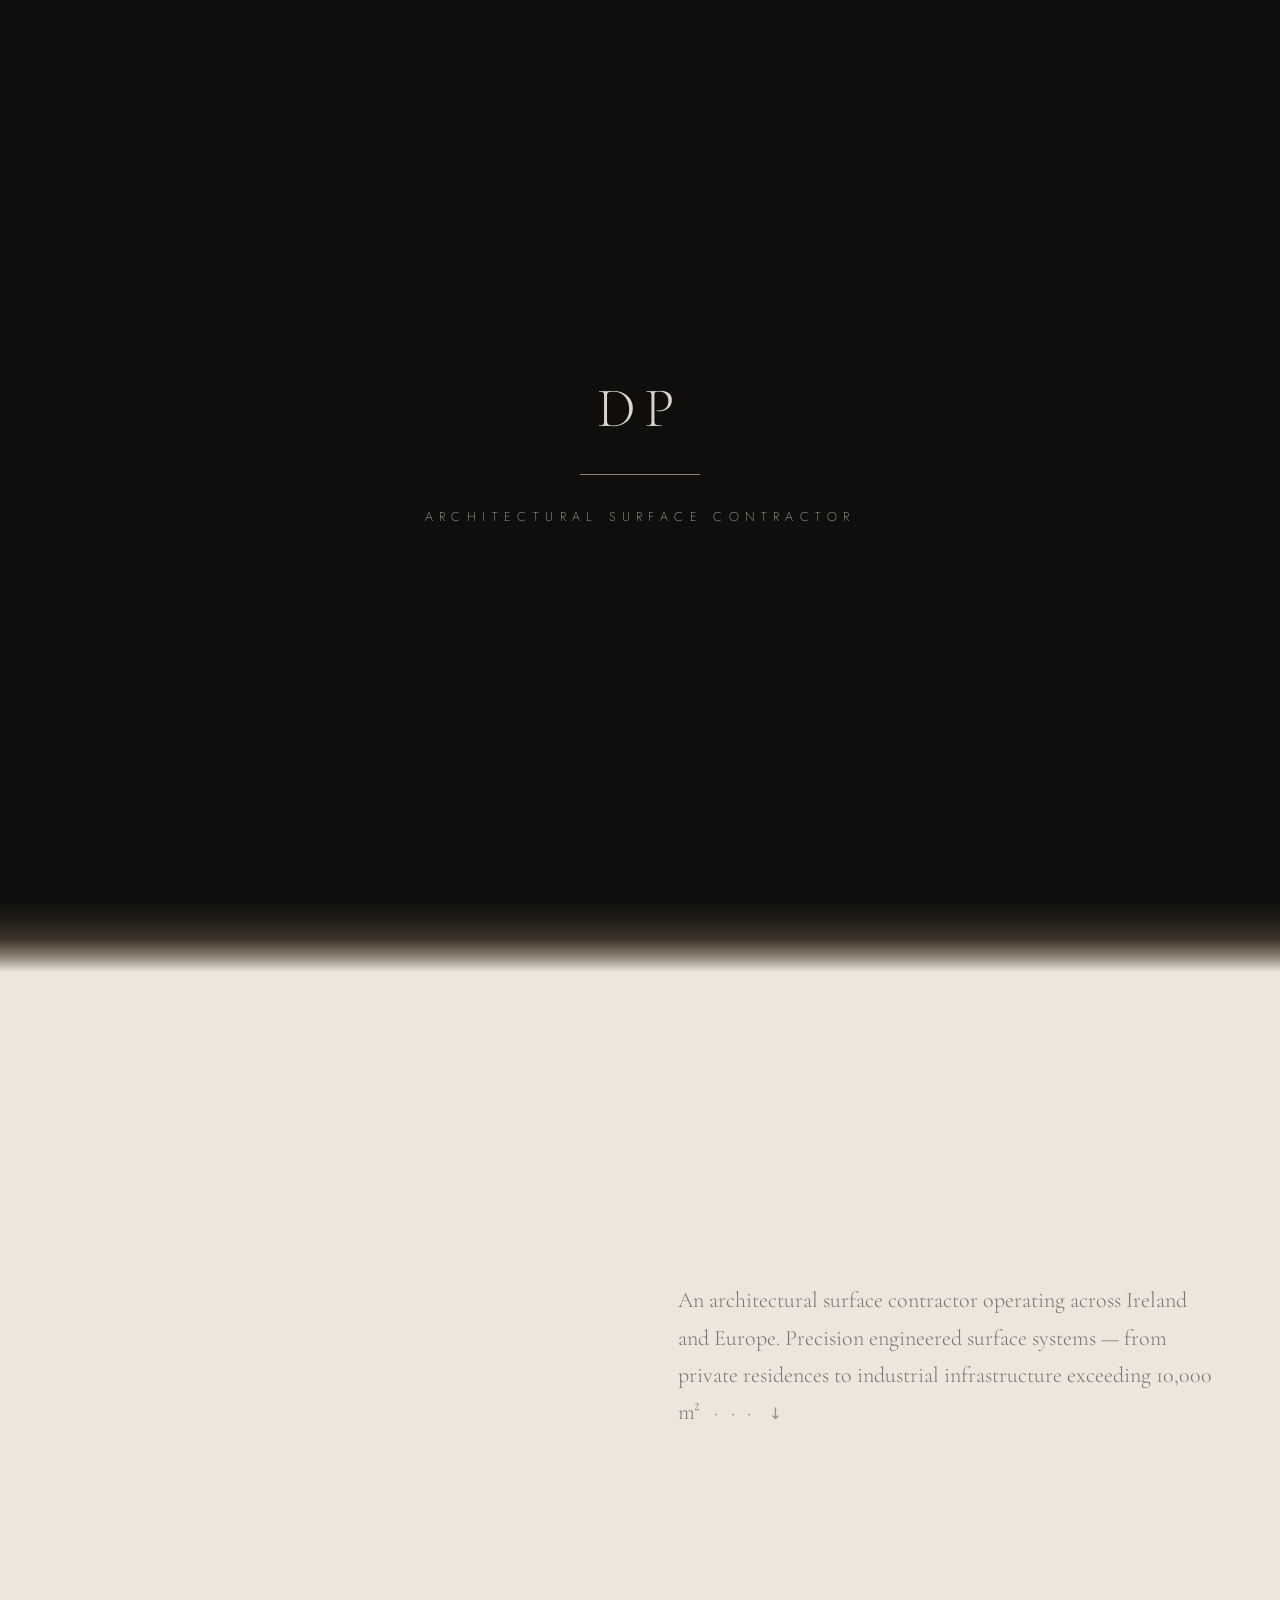
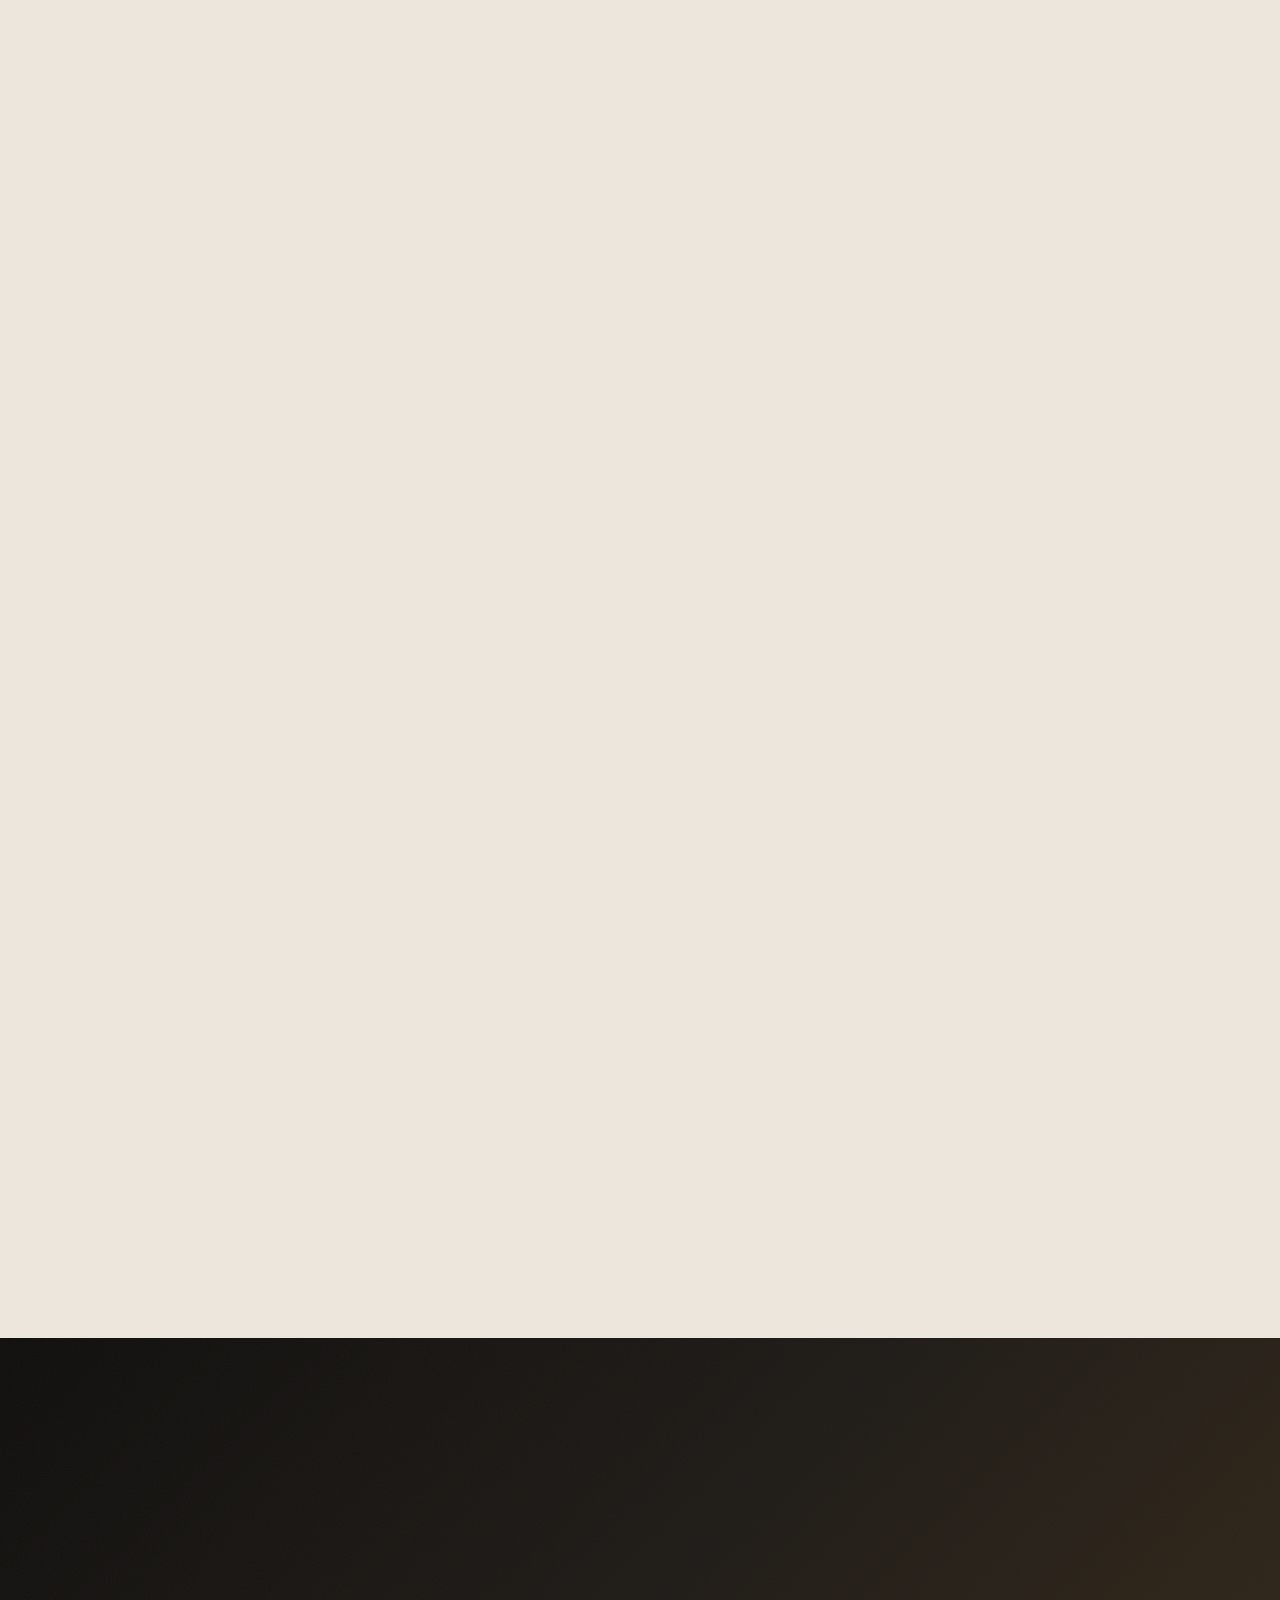
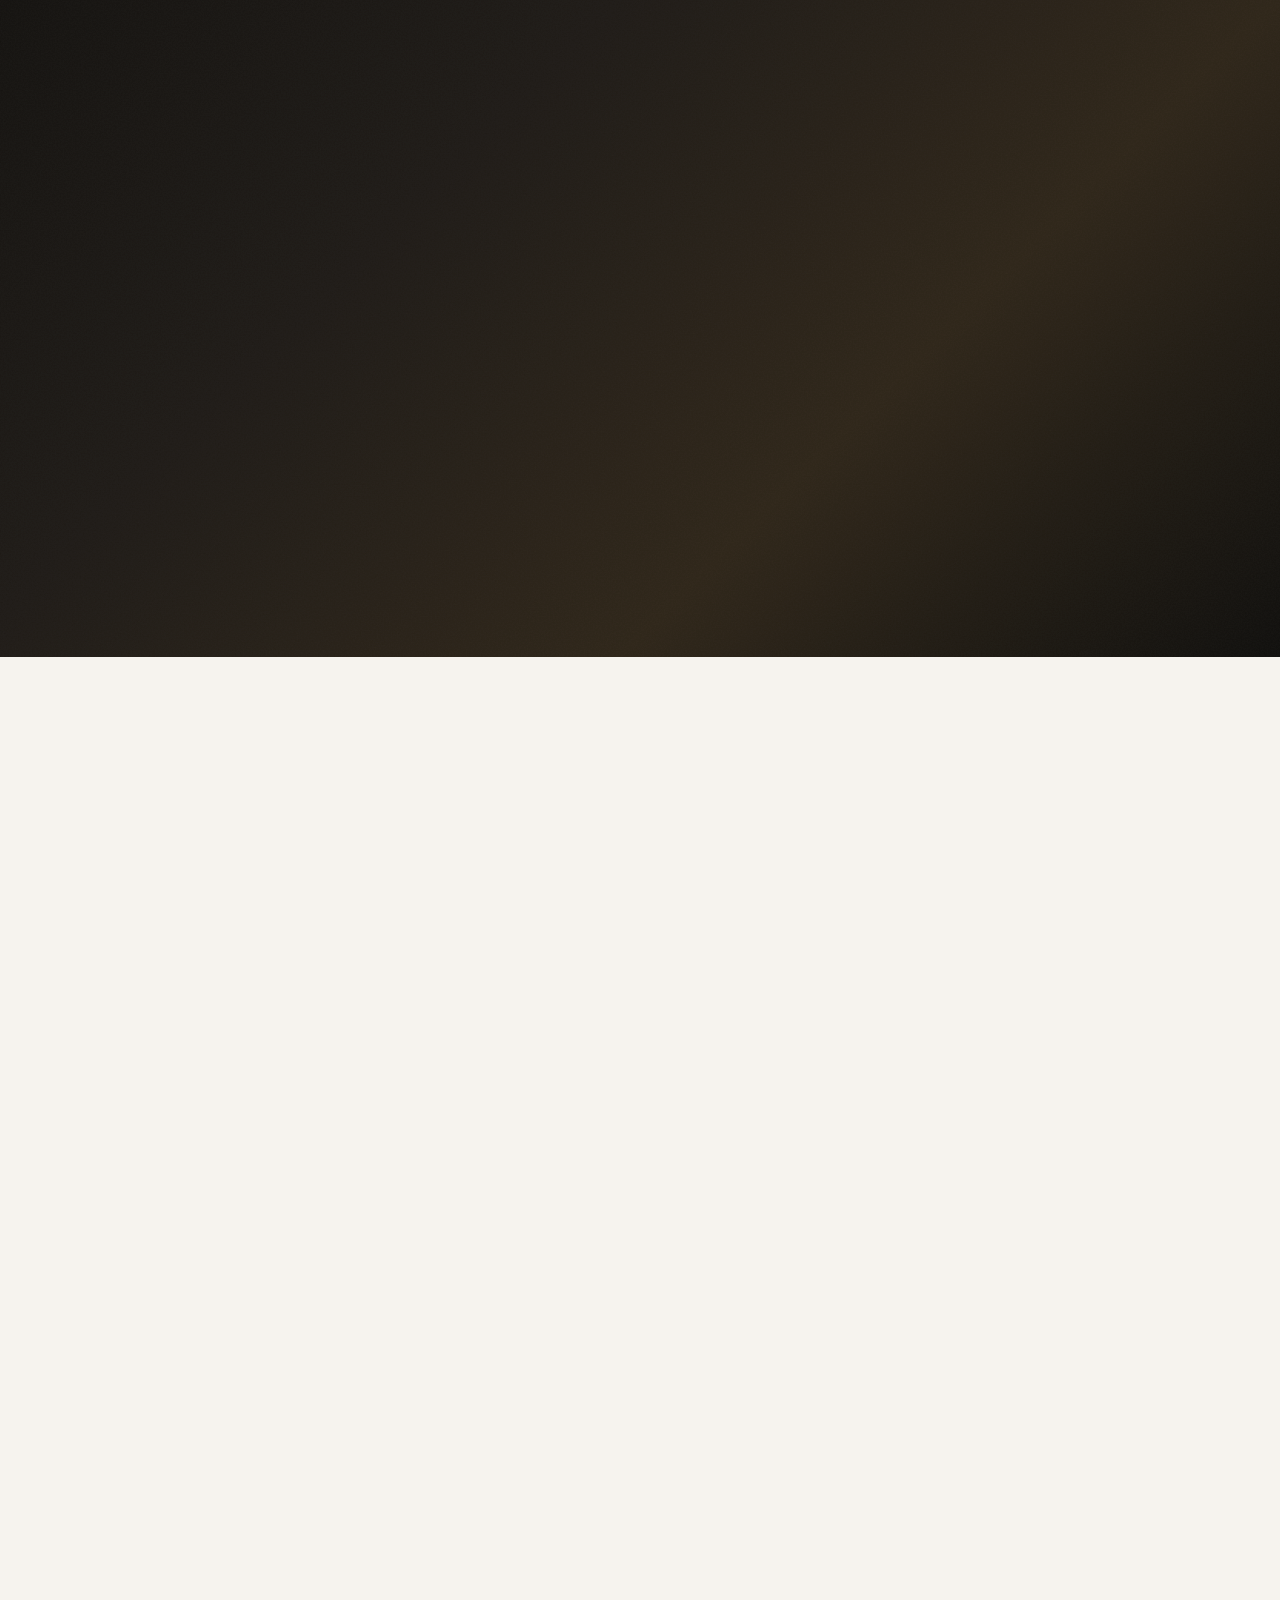
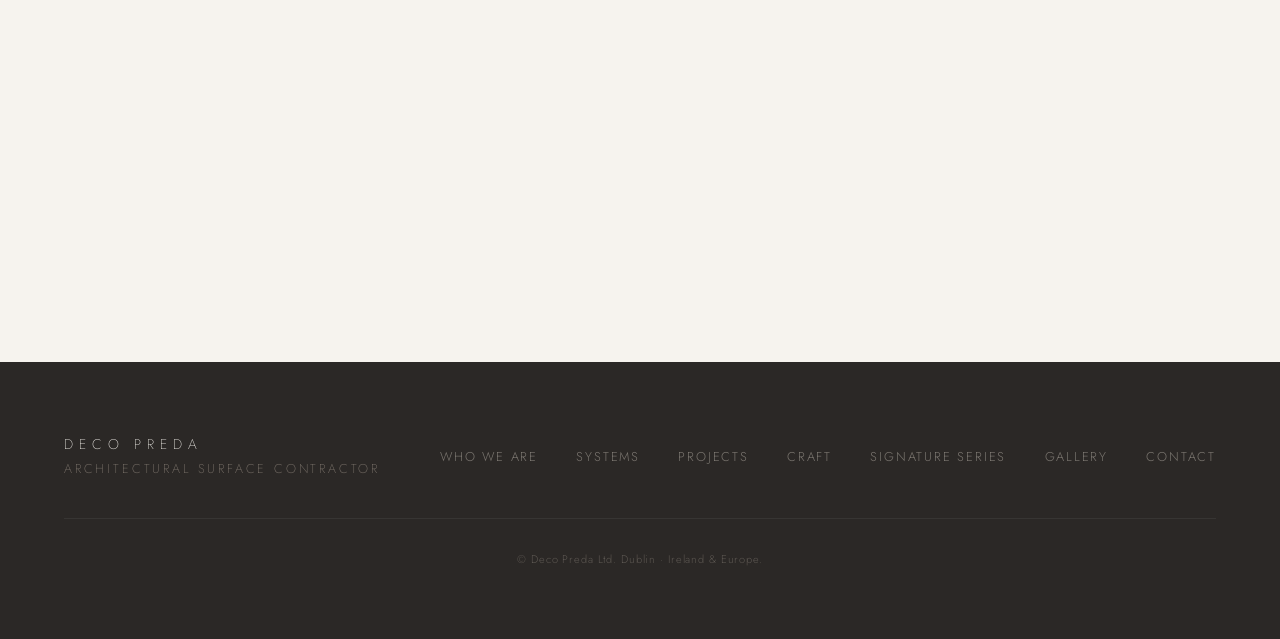
==== commit efdb70c0: "Update index.html" ====
--- a/index.html
+++ b/index.html
@@ -21,92 +21,113 @@
   <link href="https://fonts.googleapis.com/css2?family=Cormorant+Garamond:ital,wght@0,200;0,300;0,400;1,200;1,300;1,400&family=Jost:wght@200;300;400&display=swap" rel="stylesheet" />
   <link rel="stylesheet" href="style.css" />
 
-  <style>
-    /* ── CAROUSEL FOOT — permanent veil + controls ── */
-    .pcs__foot {
-      position: absolute;
-      bottom: 0;
-      left: 0;
-      right: 0;
-      padding: 2.5rem 1.25rem 1.1rem;
-      background: linear-gradient(to top, rgba(10,9,8,0.72) 0%, transparent 100%);
-      display: flex;
-      align-items: center;
-      justify-content: space-between;
-      gap: 0.75rem;
-      z-index: 10;
-      pointer-events: none;
-    }
-    .pcs__foot > * { pointer-events: auto; }
-
-    /* Explore pill */
-    .pcs__explore {
-      display: inline-flex;
-      align-items: center;
-      gap: 0.4em;
-      font-family: var(--font-ui, 'Jost', sans-serif);
-      font-size: 0.68rem;
-      font-weight: 400;
-      letter-spacing: 0.1em;
-      text-transform: uppercase;
-      color: #ece6dd;
-      border: 0.5px solid rgba(236,230,221,0.5);
-      border-radius: 100px;
-      padding: 0.42em 1em;
-      text-decoration: none;
-      white-space: nowrap;
-      transition: background 0.25s ease, border-color 0.25s ease;
-      flex-shrink: 0;
-    }
-    .pcs__explore:hover {
-      background: rgba(236,230,221,0.14);
-      border-color: rgba(236,230,221,0.8);
-    }
-    .pcs__explore svg {
-      width: 9px; height: 9px;
-      stroke: currentColor; stroke-width: 1.5;
-      fill: none; flex-shrink: 0;
-    }
-
-    /* Nav row: arrows only, no dots */
-    .pcs__nav-row {
-      display: flex;
-      align-items: center;
-      gap: 0.5rem;
-      flex-shrink: 0;
-    }
-
-    /* Arrow buttons */
-    .pcs__arrow {
-      width: 30px;
-      height: 30px;
-      border-radius: 50%;
-      border: 0.5px solid rgba(236,230,221,0.45);
-      background: rgba(10,9,8,0.35);
-      color: #ece6dd;
-      display: flex;
-      align-items: center;
-      justify-content: center;
-      cursor: pointer;
-      transition: background 0.2s ease, border-color 0.2s ease;
-      padding: 0;
-      flex-shrink: 0;
-      /* Fix mobile jump: explicit positioning */
-      position: relative;
-    }
-    .pcs__arrow:hover {
-      background: rgba(236,230,221,0.15);
-      border-color: rgba(236,230,221,0.8);
-    }
-    .pcs__arrow svg {
-      width: 12px; height: 12px;
-      stroke: currentColor; stroke-width: 1.5;
-      fill: none; stroke-linecap: round; stroke-linejoin: round;
-      display: block;
-      /* Prevent any layout shift */
-      flex-shrink: 0;
-    }
-  </style>
+ <style>
+  /* ── CAROUSEL SURFACE — layout complet ── */
+
+  /* Voal permanent — mai intens jos */
+  .pcs__track::after {
+    content: '';
+    position: absolute;
+    inset: 0;
+    background: linear-gradient(
+      to top,
+      rgba(10,9,8,0.82) 0%,
+      rgba(10,9,8,0.45) 35%,
+      transparent 65%
+    );
+    pointer-events: none;
+    z-index: 1;
+  }
+
+  /* Numele sistemului — vizibil în colțul stânga sus */
+  .pcs__system-label {
+    position: absolute;
+    top: 14px;
+    left: 14px;
+    font-family: var(--sans);
+    font-size: 0.62rem;
+    font-weight: 400;
+    letter-spacing: 0.22em;
+    text-transform: uppercase;
+    color: rgba(236,230,221,0.85);
+    text-shadow: 0 1px 4px rgba(0,0,0,0.5);
+    z-index: 3;
+    pointer-events: none;
+  }
+
+  /* Descriere slide — centru jos, deasupra controalelor */
+  .pcs__slide-desc {
+    position: absolute;
+    bottom: 52px;
+    left: 0; right: 0;
+    text-align: center;
+    font-family: var(--sans);
+    font-size: 0.62rem;
+    font-weight: 300;
+    letter-spacing: 0.18em;
+    text-transform: uppercase;
+    color: rgba(236,230,221,0.70);
+    text-shadow: 0 1px 6px rgba(0,0,0,0.8);
+    padding: 0 2rem;
+    z-index: 3;
+    pointer-events: none;
+    white-space: nowrap;
+    overflow: hidden;
+    text-overflow: ellipsis;
+  }
+
+  /* Footer: săgeată stânga — View Gallery centrat — săgeată dreapta */
+  .pcs__foot {
+    position: absolute;
+    bottom: 0; left: 0; right: 0;
+    height: 44px;
+    display: flex;
+    align-items: center;
+    justify-content: space-between;
+    padding: 0 10px;
+    z-index: 3;
+    pointer-events: none;
+  }
+  .pcs__foot > * { pointer-events: auto; }
+
+  .pcs__arrow {
+    width: 28px; height: 28px;
+    border-radius: 50%;
+    border: 0.5px solid rgba(236,230,221,0.45);
+    background: rgba(10,9,8,0.45);
+    color: #ece6dd;
+    display: flex; align-items: center; justify-content: center;
+    cursor: pointer;
+    transition: background 0.2s ease, border-color 0.2s ease;
+    padding: 0; flex-shrink: 0;
+  }
+  .pcs__arrow:hover {
+    background: rgba(236,230,221,0.18);
+    border-color: rgba(236,230,221,0.85);
+  }
+  .pcs__arrow svg {
+    width: 11px; height: 11px;
+    stroke: currentColor; stroke-width: 1.5;
+    fill: none; stroke-linecap: round; stroke-linejoin: round;
+    display: block;
+  }
+
+  .pcs__explore {
+    flex: 1;
+    text-align: center;
+    font-family: var(--sans, 'Jost', sans-serif);
+    font-size: 0.65rem;
+    font-weight: 400;
+    letter-spacing: 0.14em;
+    text-transform: uppercase;
+    color: rgba(236,230,221,0.88);
+    text-decoration: none;
+    text-shadow: 0 1px 4px rgba(0,0,0,0.6);
+    transition: color 0.2s ease;
+    white-space: nowrap;
+  }
+  .pcs__explore:hover { color: #fff; }
+</style>
 </head>
 <body>
 
@@ -325,21 +346,17 @@
                 <img src="images/residential/bathroom/mc-greige-bathroom-01.webp" alt="Microcement greige" style="width:100%;height:100%;object-fit:cover;">
               </div>
             </div>
-            <div class="pcs__foot">
-              <a href="gallery.html?filter=residential" class="pcs__explore" data-cursor="link">
-                <svg viewBox="0 0 10 10"><path d="M1 5h8M6 2l3 3-3 3"/></svg>
-                View projects
-              </a>
-              <div class="pcs__nav-row">
-                <button class="pcs__arrow pcs__arrow--prev" aria-label="Previous image" type="button">
-                  <svg viewBox="0 0 12 12"><path d="M8 2L4 6l4 4"/></svg>
-                </button>
-                <button class="pcs__arrow pcs__arrow--next" aria-label="Next image" type="button">
-                  <svg viewBox="0 0 12 12"><path d="M4 2l4 4-4 4"/></svg>
-                </button>
-              </div>
-            </div>
-          </div>
+            <span class="pcs__system-label">Microcement</span>
+<span class="pcs__slide-desc">Continuous mineral membrane · Residential &amp; Commercial</span>
+           <div class="pcs__foot">
+  <button class="pcs__arrow pcs__arrow--prev" aria-label="Previous" type="button">
+    <svg viewBox="0 0 12 12"><path d="M8 2L4 6l4 4"/></svg>
+  </button>
+  <a href="gallery.html?filter=residential" class="pcs__explore">View Gallery</a>
+  <button class="pcs__arrow pcs__arrow--next" aria-label="Next" type="button">
+    <svg viewBox="0 0 12 12"><path d="M4 2l4 4-4 4"/></svg>
+  </button>
+</div>
           <div class="panel__body">
             <span class="panel__idx" aria-hidden="true">I</span>
             <h3 class="panel__name">Microcement</h3>
@@ -403,21 +420,17 @@
                 <img src="images/exterior/driveway/ext-drv-05.webp" alt="Stone carpet ivory" style="width:100%;height:100%;object-fit:cover;">
               </div>
             </div>
-            <div class="pcs__foot">
-              <a href="gallery.html?filter=exterior" class="pcs__explore" data-cursor="link">
-                <svg viewBox="0 0 10 10"><path d="M1 5h8M6 2l3 3-3 3"/></svg>
-                View projects
-              </a>
-              <div class="pcs__nav-row">
-                <button class="pcs__arrow pcs__arrow--prev" aria-label="Previous image" type="button">
-                  <svg viewBox="0 0 12 12"><path d="M8 2L4 6l4 4"/></svg>
-                </button>
-                <button class="pcs__arrow pcs__arrow--next" aria-label="Next image" type="button">
-                  <svg viewBox="0 0 12 12"><path d="M4 2l4 4-4 4"/></svg>
-                </button>
-              </div>
-            </div>
-          </div>
+            <span class="pcs__system-label">Stone Carpet</span>
+<span class="pcs__slide-desc">Natural aggregate in resin · Exterior &amp; Driveways</span>
+           <div class="pcs__foot">
+  <button class="pcs__arrow pcs__arrow--prev" aria-label="Previous" type="button">
+    <svg viewBox="0 0 12 12"><path d="M8 2L4 6l4 4"/></svg>
+  </button>
+  <a href="gallery.html?filter=exterior" class="pcs__explore">View Gallery</a>
+  <button class="pcs__arrow pcs__arrow--next" aria-label="Next" type="button">
+    <svg viewBox="0 0 12 12"><path d="M4 2l4 4-4 4"/></svg>
+  </button>
+</div>
           <div class="panel__body">
             <span class="panel__idx" aria-hidden="true">II</span>
             <h3 class="panel__name">Stone Carpet</h3>
@@ -484,21 +497,17 @@
                 <img src="images/commercial/parking/com-park-03.webp" alt="Performance resin parking" style="width:100%;height:100%;object-fit:cover;">
               </div>
             </div>
-            <div class="pcs__foot">
-              <a href="gallery.html?filter=industrial" class="pcs__explore" data-cursor="link">
-                <svg viewBox="0 0 10 10"><path d="M1 5h8M6 2l3 3-3 3"/></svg>
-                View projects
-              </a>
-              <div class="pcs__nav-row">
-                <button class="pcs__arrow pcs__arrow--prev" aria-label="Previous image" type="button">
-                  <svg viewBox="0 0 12 12"><path d="M8 2L4 6l4 4"/></svg>
-                </button>
-                <button class="pcs__arrow pcs__arrow--next" aria-label="Next image" type="button">
-                  <svg viewBox="0 0 12 12"><path d="M4 2l4 4-4 4"/></svg>
-                </button>
-              </div>
-            </div>
-          </div>
+            <span class="pcs__system-label">Performance Resin</span>
+<span class="pcs__slide-desc">High-resistance epoxy · Industrial &amp; Logistics</span>
+           <div class="pcs__foot">
+  <button class="pcs__arrow pcs__arrow--prev" aria-label="Previous" type="button">
+    <svg viewBox="0 0 12 12"><path d="M8 2L4 6l4 4"/></svg>
+  </button>
+  <a href="gallery.html?filter=industrial" class="pcs__explore">View Gallery</a>
+  <button class="pcs__arrow pcs__arrow--next" aria-label="Next" type="button">
+    <svg viewBox="0 0 12 12"><path d="M4 2l4 4-4 4"/></svg>
+  </button>
+</div>
           <div class="panel__body">
             <span class="panel__idx" aria-hidden="true">III</span>
             <h3 class="panel__name">Performance Resin</h3>
@@ -562,21 +571,17 @@
                 <img src="images/commercial/showroom/resin-green-showroom-01.webp" alt="Design resin showroom" style="width:100%;height:100%;object-fit:cover;">
               </div>
             </div>
-            <div class="pcs__foot">
-              <a href="gallery.html?filter=signature" class="pcs__explore" data-cursor="link">
-                <svg viewBox="0 0 10 10"><path d="M1 5h8M6 2l3 3-3 3"/></svg>
-                View projects
-              </a>
-              <div class="pcs__nav-row">
-                <button class="pcs__arrow pcs__arrow--prev" aria-label="Previous image" type="button">
-                  <svg viewBox="0 0 12 12"><path d="M8 2L4 6l4 4"/></svg>
-                </button>
-                <button class="pcs__arrow pcs__arrow--next" aria-label="Next image" type="button">
-                  <svg viewBox="0 0 12 12"><path d="M4 2l4 4-4 4"/></svg>
-                </button>
-              </div>
-            </div>
-          </div>
+            <span class="pcs__system-label">Design Resin</span>
+<span class="pcs__slide-desc">Bespoke metallic compositions · Architectural</span>
+           <div class="pcs__foot">
+  <button class="pcs__arrow pcs__arrow--prev" aria-label="Previous" type="button">
+    <svg viewBox="0 0 12 12"><path d="M8 2L4 6l4 4"/></svg>
+  </button>
+  <a href="gallery.html?filter=signature" class="pcs__explore">View Gallery</a>
+  <button class="pcs__arrow pcs__arrow--next" aria-label="Next" type="button">
+    <svg viewBox="0 0 12 12"><path d="M4 2l4 4-4 4"/></svg>
+  </button>
+</div>
           <div class="panel__body">
             <span class="panel__idx" aria-hidden="true">IV</span>
             <h3 class="panel__name">Design Resin</h3>
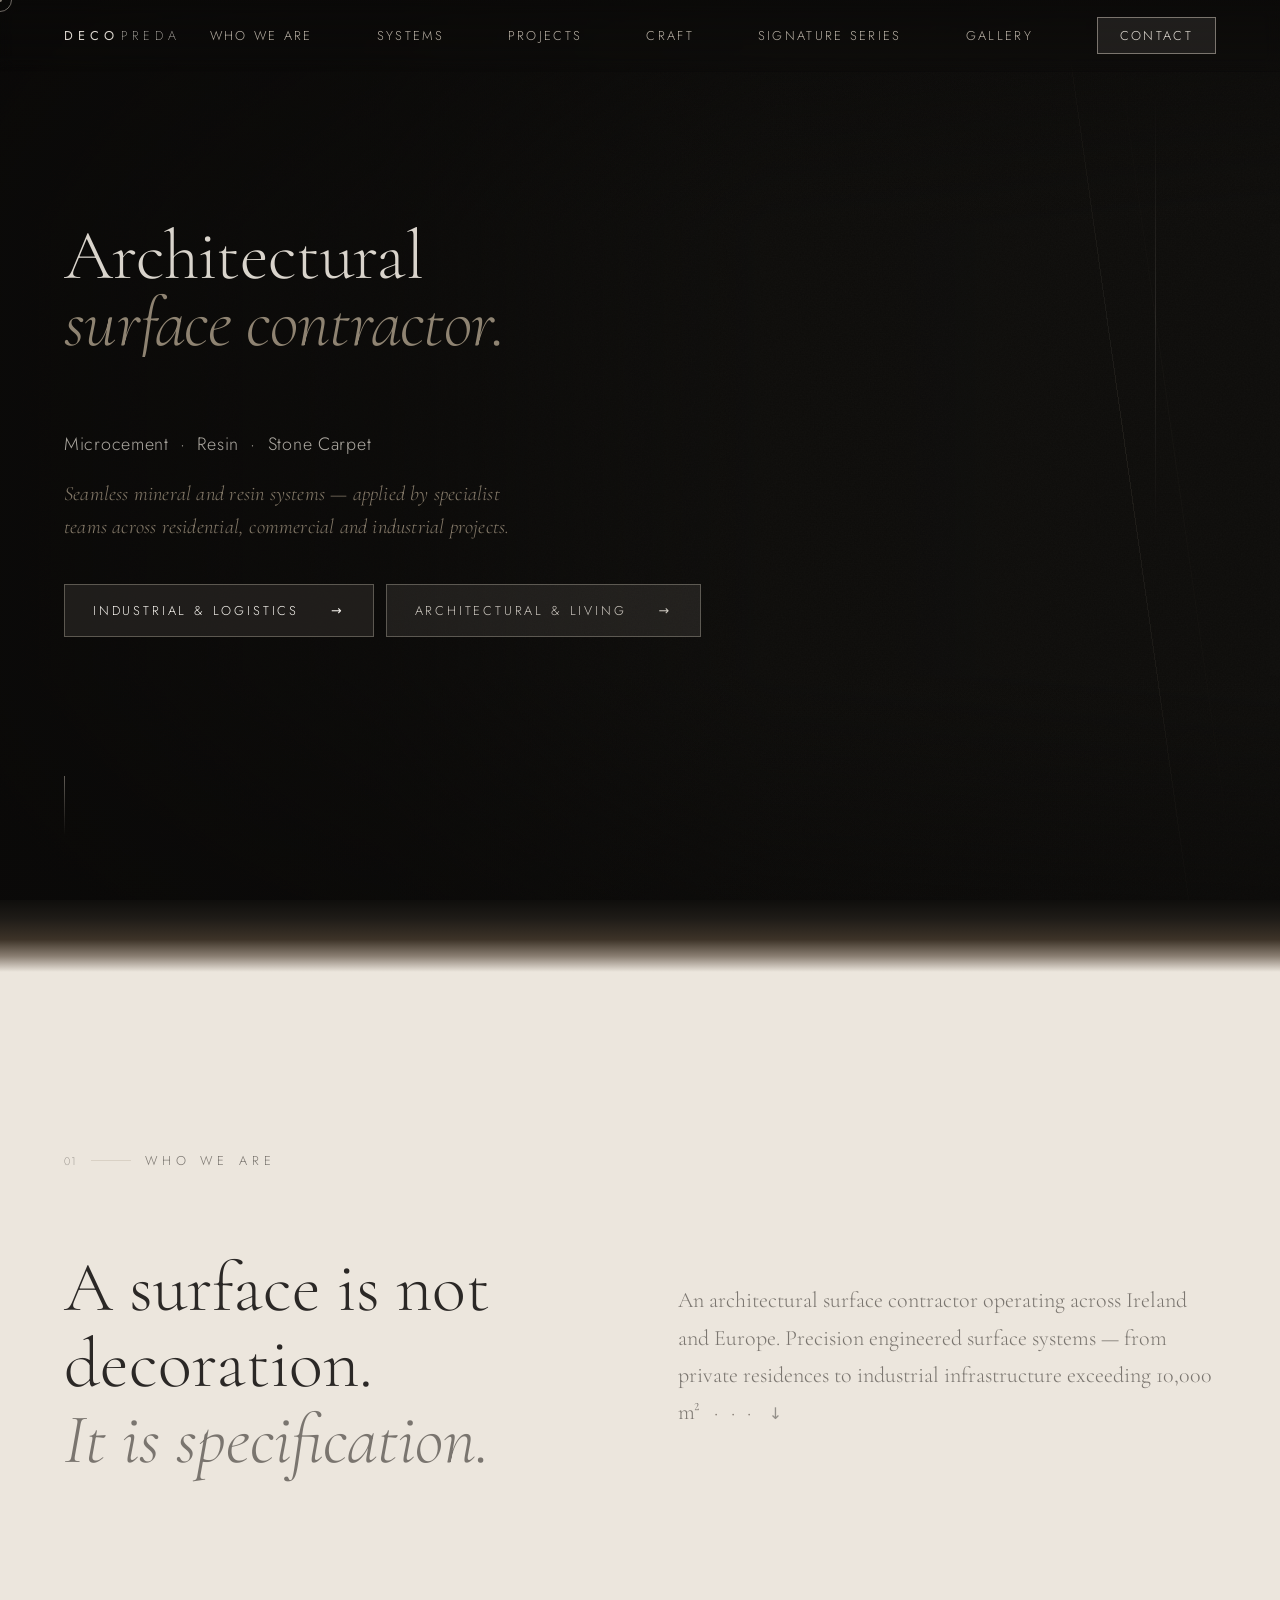
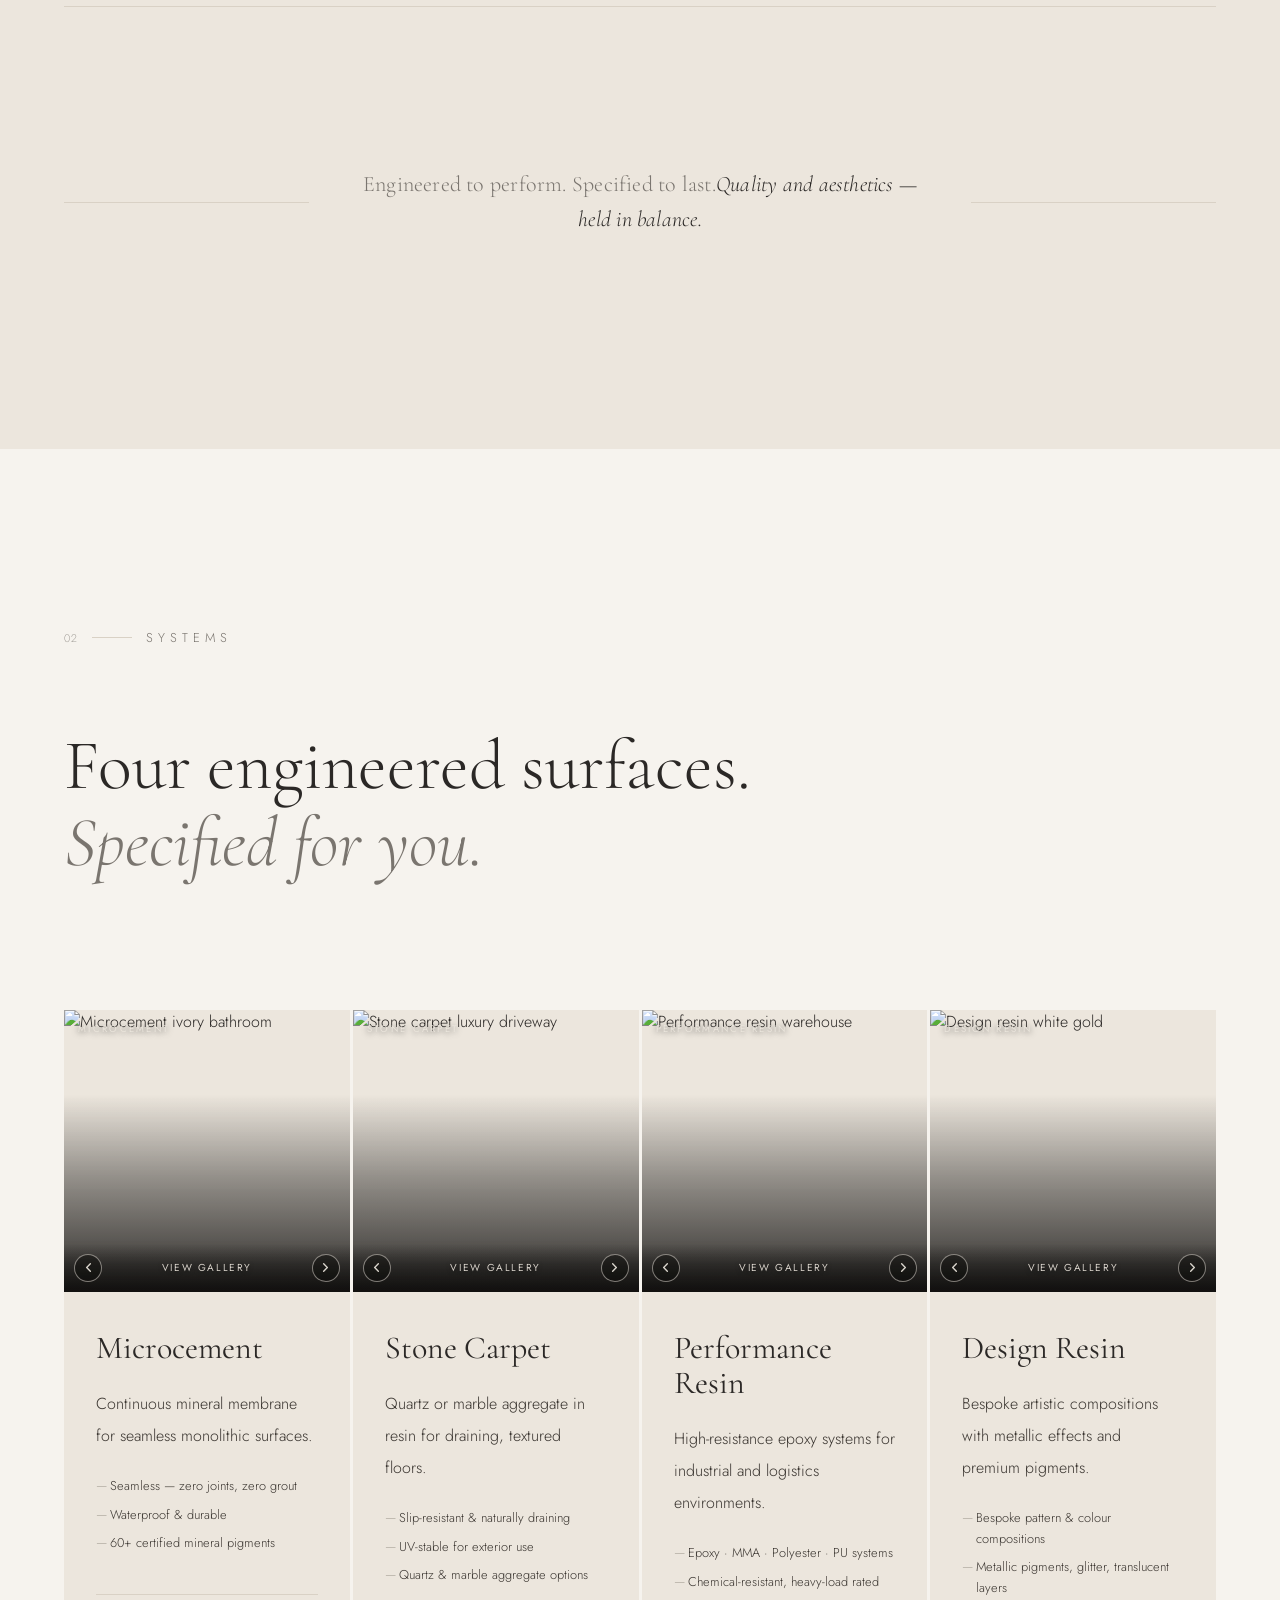
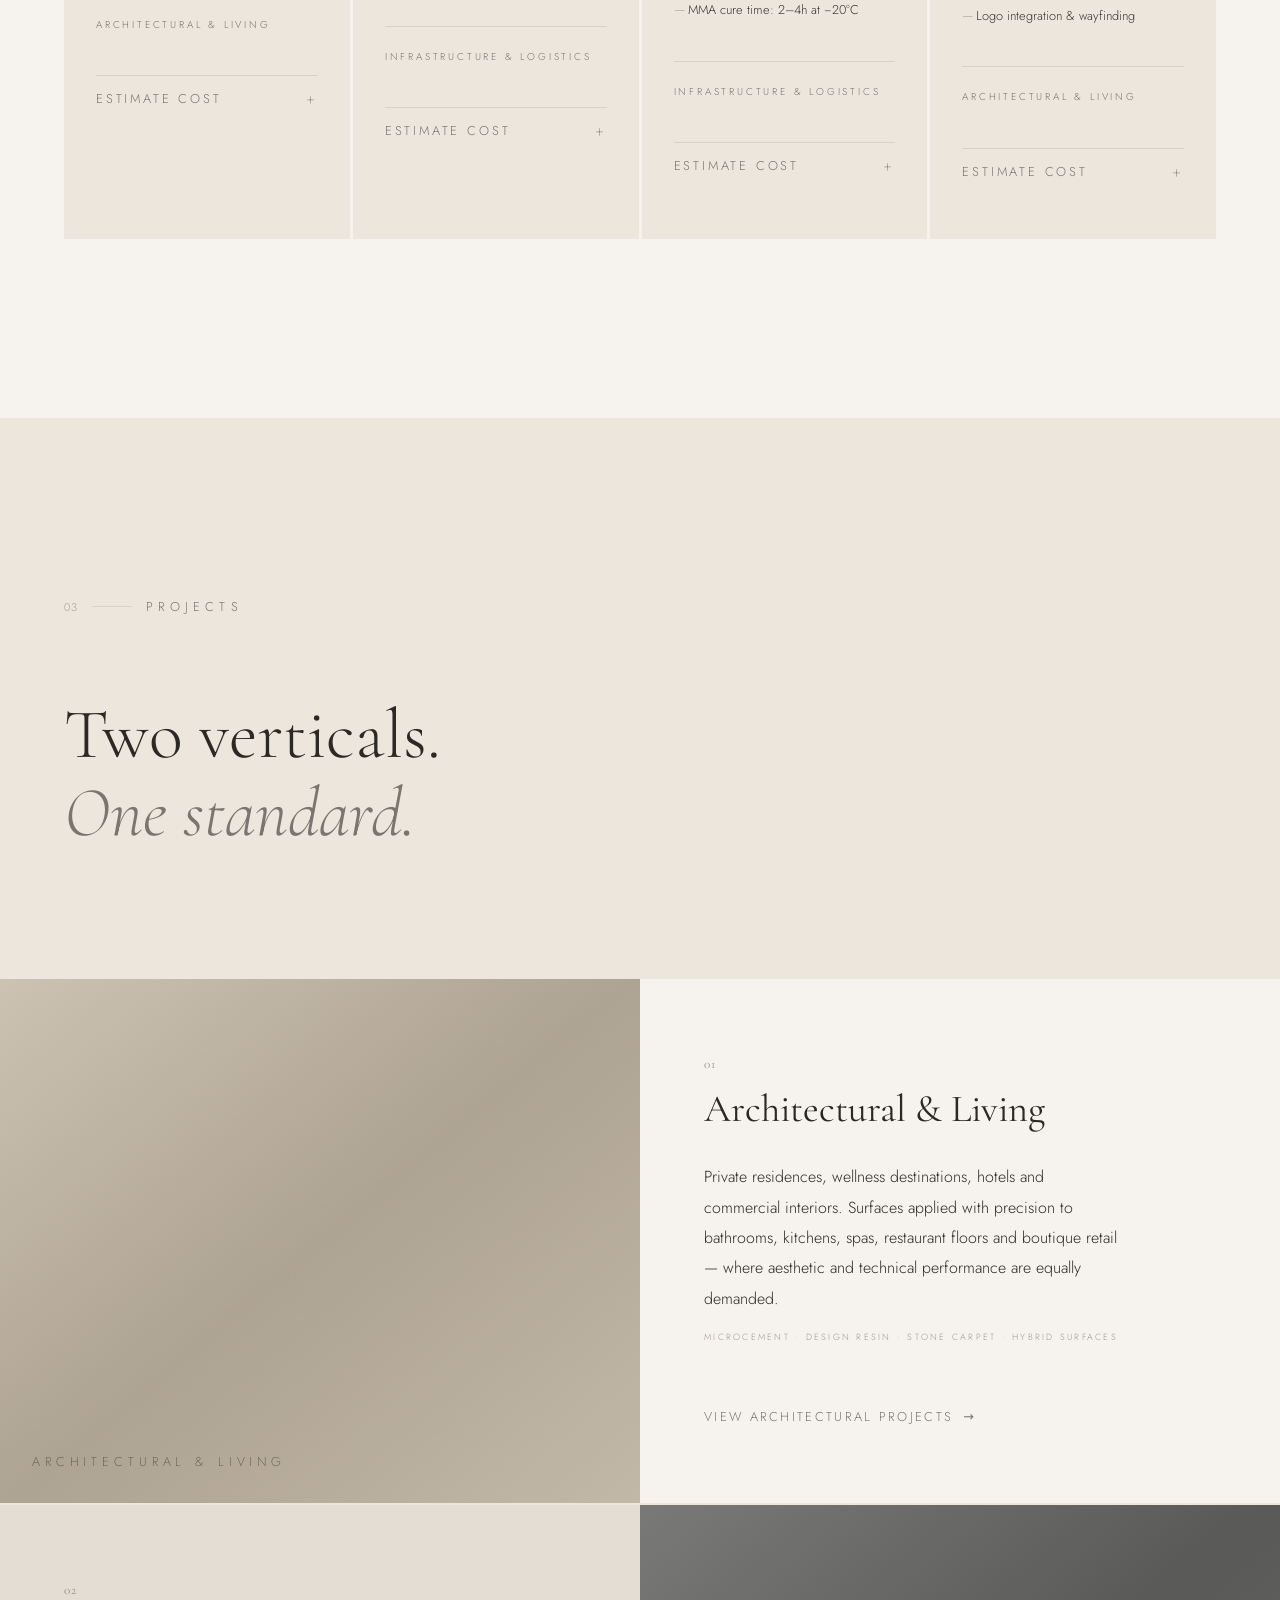
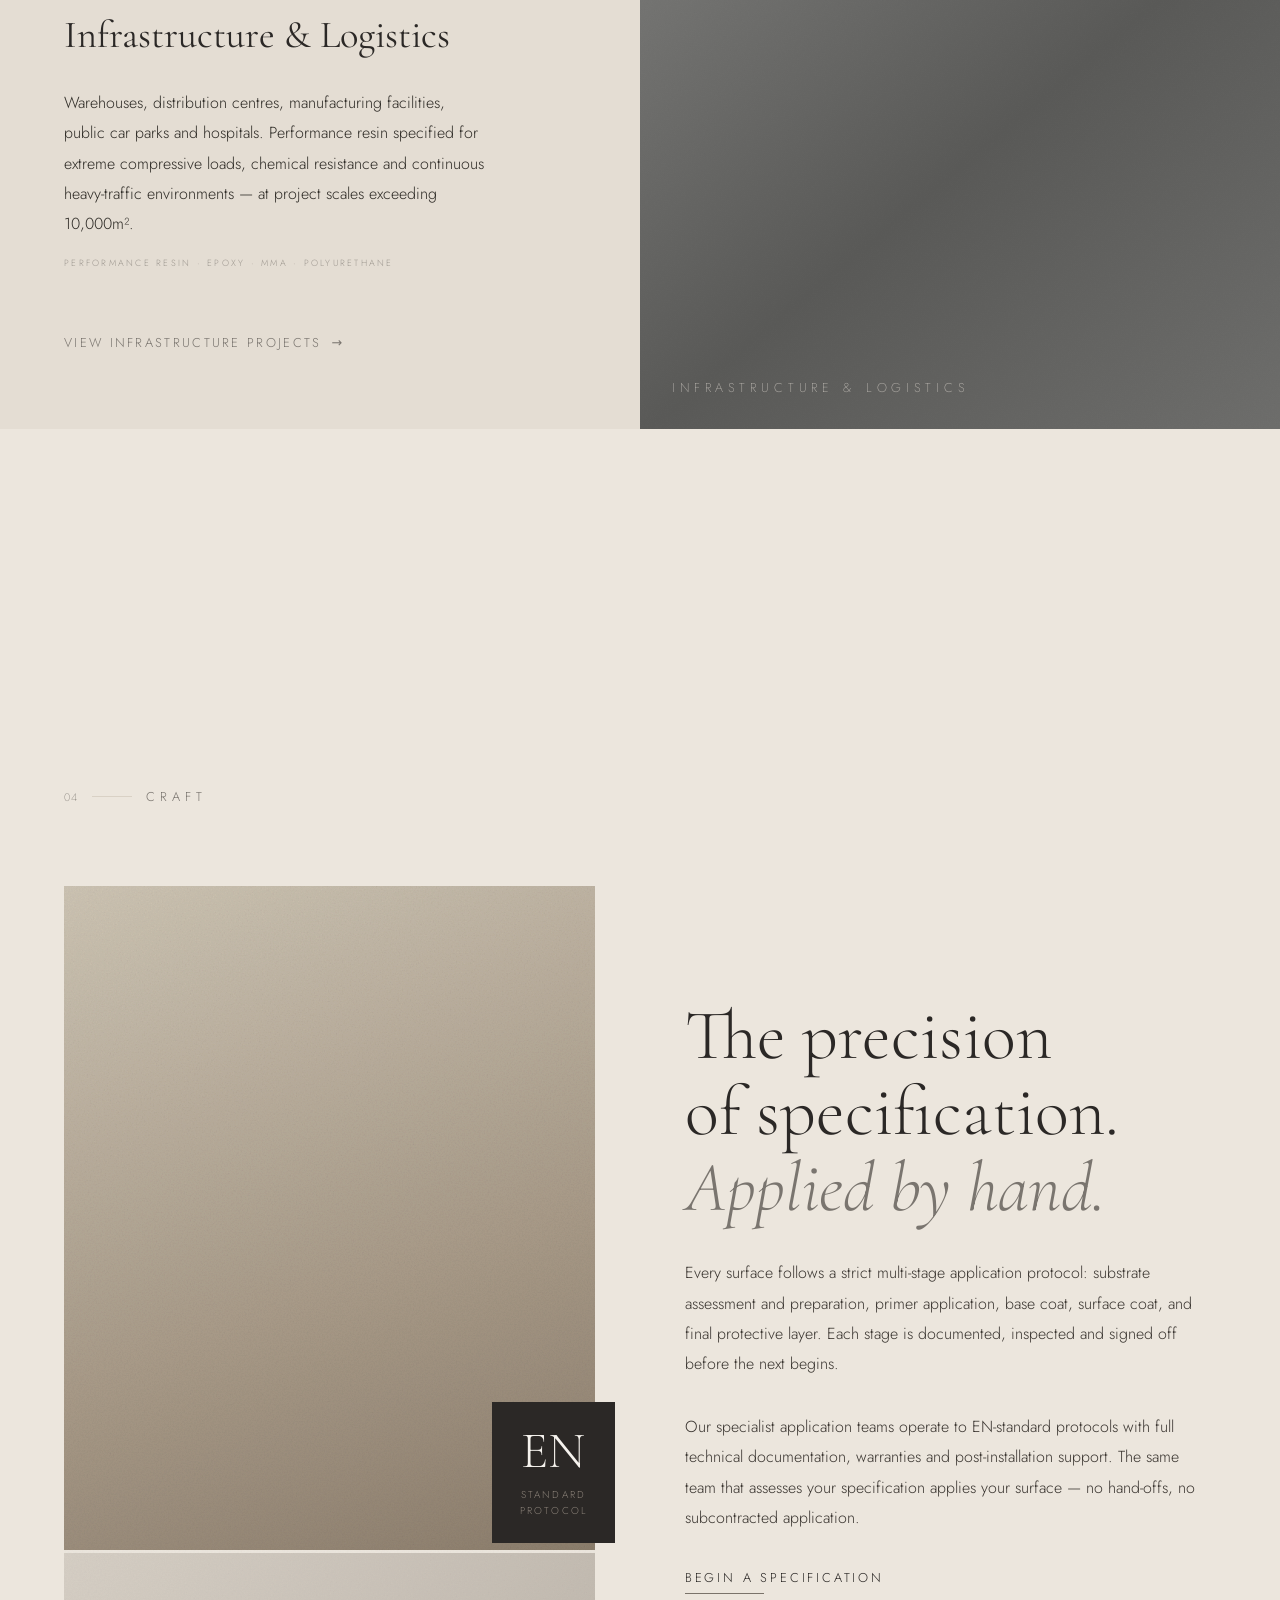
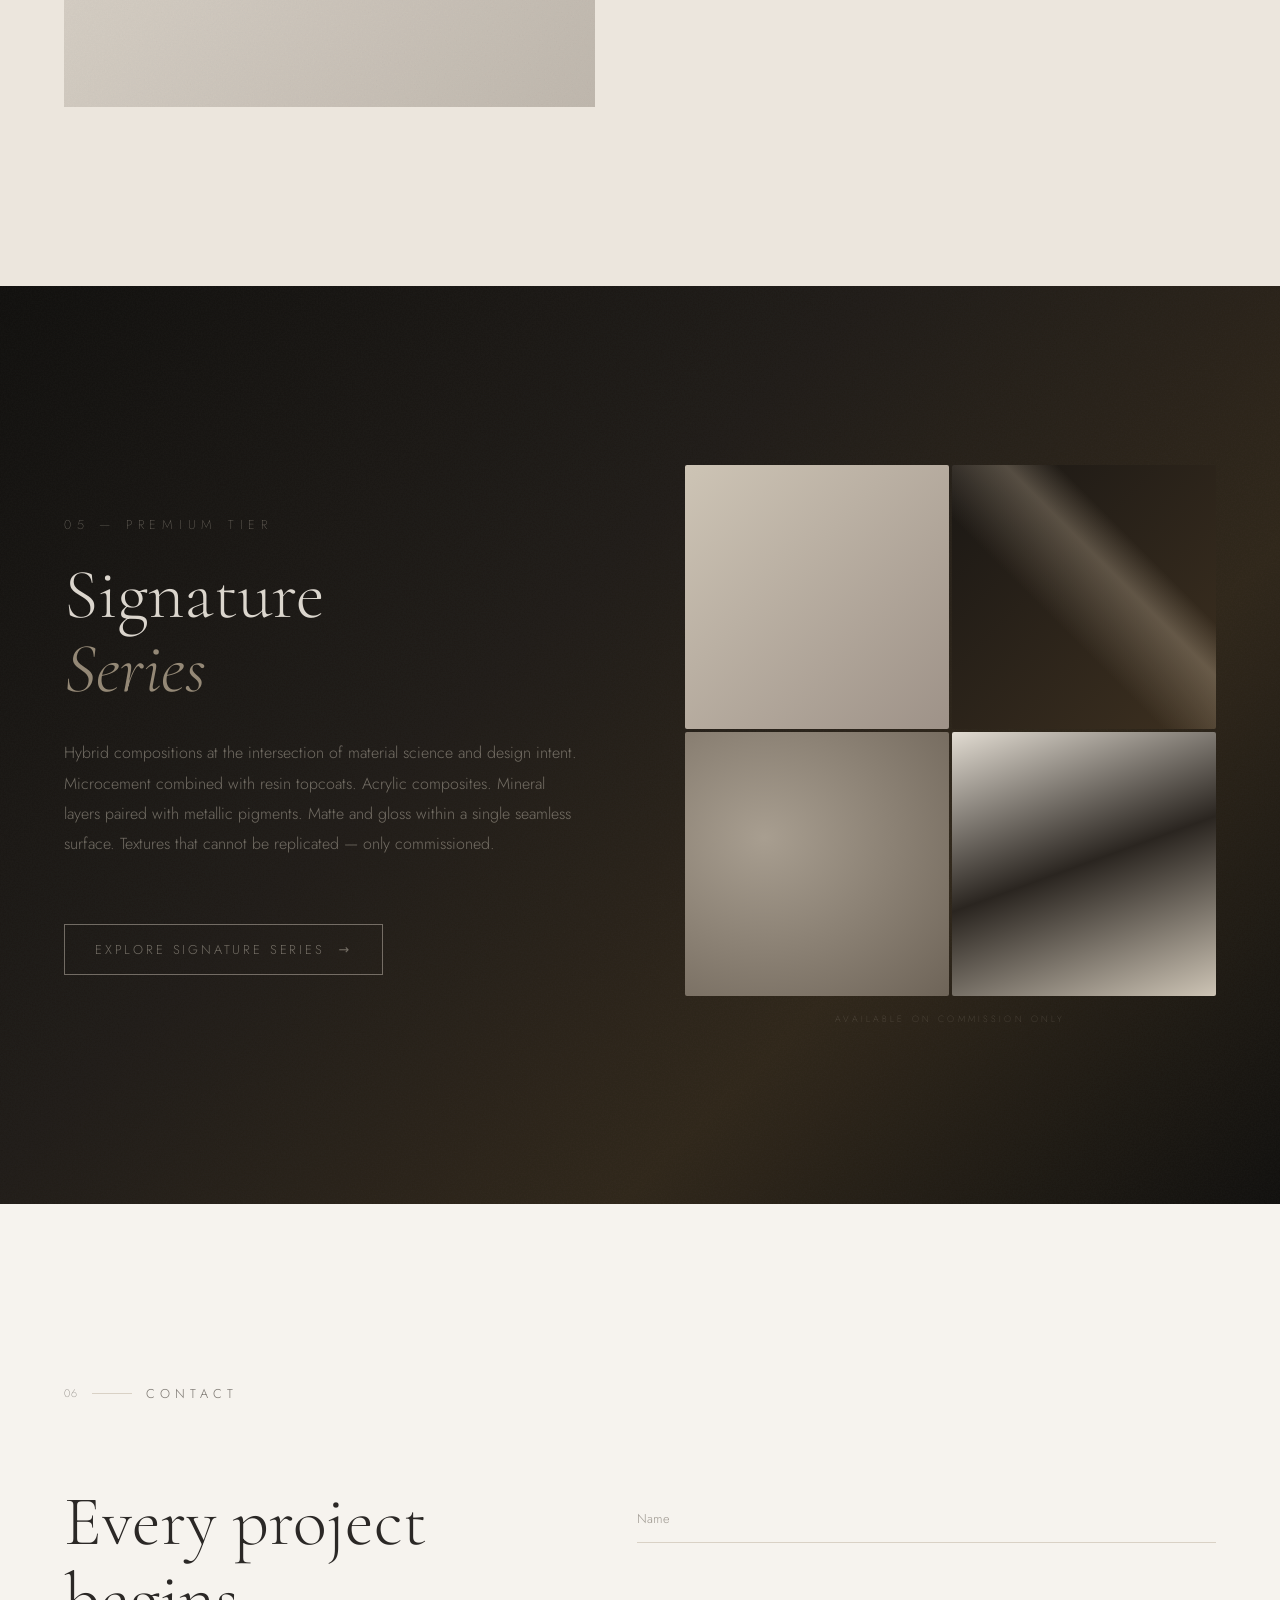
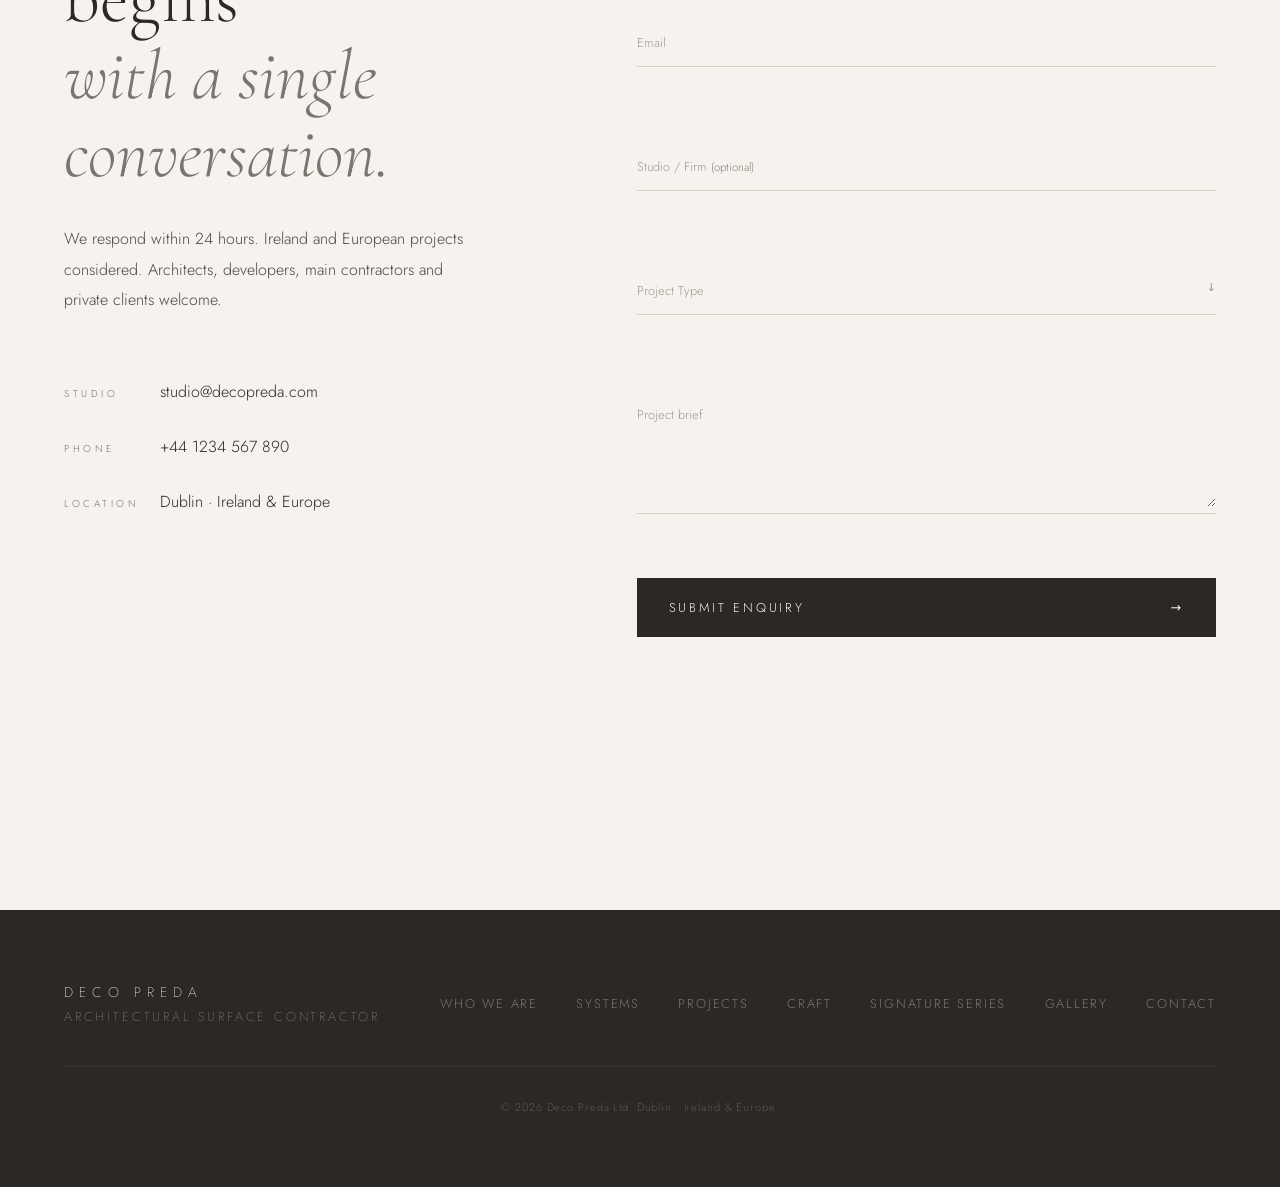
==== commit 381c139e: "Update index.html" ====
--- a/index.html
+++ b/index.html
@@ -4,13 +4,11 @@
   <meta charset="UTF-8" />
   <meta name="viewport" content="width=device-width, initial-scale=1.0" />
   <meta name="description" content="Deco Preda — Specialist architectural surface contractor. Microcement, performance resin, design resin, stone carpet and hybrid surface systems. Dublin · Ireland." />
-  <!-- Open Graph -->
   <meta property="og:type" content="website" />
   <meta property="og:title" content="Deco Preda — Architectural Surface Contractor" />
   <meta property="og:description" content="Engineered surface systems across Ireland and Europe. Microcement, resin and stone carpet — residential, commercial and industrial." />
   <meta property="og:image" content="https://predaecaterina01.github.io/images/residential/bathroom/mc-ivory-bathroom-01.webp" />
   <meta property="og:url" content="https://predaecaterina01.github.io/" />
-  <!-- Twitter / X -->
   <meta name="twitter:card" content="summary_large_image" />
   <meta name="twitter:title" content="Deco Preda — Architectural Surface Contractor" />
   <meta name="twitter:description" content="Engineered surface systems across Ireland and Europe. Microcement, resin and stone carpet." />
@@ -20,114 +18,147 @@
   <link rel="preconnect" href="https://fonts.gstatic.com" crossorigin />
   <link href="https://fonts.googleapis.com/css2?family=Cormorant+Garamond:ital,wght@0,200;0,300;0,400;1,200;1,300;1,400&family=Jost:wght@200;300;400&display=swap" rel="stylesheet" />
   <link rel="stylesheet" href="style.css" />
-
- <style>
-  /* ── CAROUSEL SURFACE — layout complet ── */
-
-  /* Voal permanent — mai intens jos */
-  .pcs__track::after {
-    content: '';
-    position: absolute;
-    inset: 0;
-    background: linear-gradient(
-      to top,
-      rgba(10,9,8,0.82) 0%,
-      rgba(10,9,8,0.45) 35%,
-      transparent 65%
-    );
-    pointer-events: none;
-    z-index: 1;
-  }
-
-  /* Numele sistemului — vizibil în colțul stânga sus */
-  .pcs__system-label {
-    position: absolute;
-    top: 14px;
-    left: 14px;
-    font-family: var(--sans);
-    font-size: 0.62rem;
-    font-weight: 400;
-    letter-spacing: 0.22em;
-    text-transform: uppercase;
-    color: rgba(236,230,221,0.85);
-    text-shadow: 0 1px 4px rgba(0,0,0,0.5);
-    z-index: 3;
-    pointer-events: none;
-  }
-
-  /* Descriere slide — centru jos, deasupra controalelor */
-  .pcs__slide-desc {
-    position: absolute;
-    bottom: 52px;
-    left: 0; right: 0;
-    text-align: center;
-    font-family: var(--sans);
-    font-size: 0.62rem;
-    font-weight: 300;
-    letter-spacing: 0.18em;
-    text-transform: uppercase;
-    color: rgba(236,230,221,0.70);
-    text-shadow: 0 1px 6px rgba(0,0,0,0.8);
-    padding: 0 2rem;
-    z-index: 3;
-    pointer-events: none;
-    white-space: nowrap;
-    overflow: hidden;
-    text-overflow: ellipsis;
-  }
-
-  /* Footer: săgeată stânga — View Gallery centrat — săgeată dreapta */
-  .pcs__foot {
-    position: absolute;
-    bottom: 0; left: 0; right: 0;
-    height: 44px;
-    display: flex;
-    align-items: center;
-    justify-content: space-between;
-    padding: 0 10px;
-    z-index: 3;
-    pointer-events: none;
-  }
-  .pcs__foot > * { pointer-events: auto; }
-
-  .pcs__arrow {
-    width: 28px; height: 28px;
-    border-radius: 50%;
-    border: 0.5px solid rgba(236,230,221,0.45);
-    background: rgba(10,9,8,0.45);
-    color: #ece6dd;
-    display: flex; align-items: center; justify-content: center;
-    cursor: pointer;
-    transition: background 0.2s ease, border-color 0.2s ease;
-    padding: 0; flex-shrink: 0;
-  }
-  .pcs__arrow:hover {
-    background: rgba(236,230,221,0.18);
-    border-color: rgba(236,230,221,0.85);
-  }
-  .pcs__arrow svg {
-    width: 11px; height: 11px;
-    stroke: currentColor; stroke-width: 1.5;
-    fill: none; stroke-linecap: round; stroke-linejoin: round;
-    display: block;
-  }
-
-  .pcs__explore {
-    flex: 1;
-    text-align: center;
-    font-family: var(--sans, 'Jost', sans-serif);
-    font-size: 0.65rem;
-    font-weight: 400;
-    letter-spacing: 0.14em;
-    text-transform: uppercase;
-    color: rgba(236,230,221,0.88);
-    text-decoration: none;
-    text-shadow: 0 1px 4px rgba(0,0,0,0.6);
-    transition: color 0.2s ease;
-    white-space: nowrap;
-  }
-  .pcs__explore:hover { color: #fff; }
-</style>
+  <style>
+    /* ── CAROUSEL SURFACE — layout final ── */
+
+    /* Voal permanent peste imagine */
+    .pcs__track::after {
+      content: '';
+      position: absolute;
+      inset: 0;
+      background: linear-gradient(
+        to top,
+        rgba(10,9,8,0.85) 0%,
+        rgba(10,9,8,0.40) 40%,
+        transparent 70%
+      );
+      pointer-events: none;
+      z-index: 2;
+    }
+
+    /* Numele sistemului — stânga sus pe imagine */
+    .pcs__system-label {
+      position: absolute;
+      top: 12px;
+      left: 14px;
+      font-family: var(--sans, 'Jost', sans-serif);
+      font-size: 0.6rem;
+      font-weight: 400;
+      letter-spacing: 0.24em;
+      text-transform: uppercase;
+      color: rgba(236,230,221,0.88);
+      text-shadow: 0 1px 6px rgba(0,0,0,0.7);
+      z-index: 4;
+      pointer-events: none;
+    }
+
+    /* Footer: ← View Gallery → pe un singur rând */
+    .pcs__foot {
+      position: absolute;
+      bottom: 0; left: 0; right: 0;
+      height: 48px;
+      display: flex;
+      align-items: center;
+      justify-content: space-between;
+      padding: 0 10px;
+      z-index: 4;
+      pointer-events: none;
+    }
+    .pcs__foot > * { pointer-events: auto; }
+
+    .pcs__arrow {
+      width: 28px; height: 28px;
+      border-radius: 50%;
+      border: 0.5px solid rgba(236,230,221,0.50);
+      background: rgba(10,9,8,0.45);
+      color: rgba(236,230,221,0.92);
+      display: flex; align-items: center; justify-content: center;
+      cursor: pointer;
+      transition: background 0.2s, border-color 0.2s;
+      padding: 0; flex-shrink: 0;
+    }
+    .pcs__arrow:hover {
+      background: rgba(236,230,221,0.18);
+      border-color: rgba(236,230,221,0.9);
+    }
+    .pcs__arrow svg {
+      width: 11px; height: 11px;
+      stroke: currentColor; stroke-width: 1.5;
+      fill: none; stroke-linecap: round; stroke-linejoin: round;
+      display: block;
+    }
+
+    .pcs__explore {
+      flex: 1;
+      text-align: center;
+      font-family: var(--sans, 'Jost', sans-serif);
+      font-size: 0.63rem;
+      font-weight: 400;
+      letter-spacing: 0.16em;
+      text-transform: uppercase;
+      color: rgba(236,230,221,0.90);
+      text-decoration: none;
+      text-shadow: 0 1px 4px rgba(0,0,0,0.5);
+      transition: color 0.2s;
+      white-space: nowrap;
+    }
+    .pcs__explore:hover { color: #fff; }
+
+    /* Hero mobil — fix suprapunere butoane */
+    @media (max-width: 600px) {
+      .intro__content {
+        padding-bottom: clamp(100px, 22vw, 140px);
+        display: flex;
+        flex-direction: column;
+      }
+      .intro__actions {
+        position: relative;
+        bottom: auto; left: auto;
+        margin-top: clamp(24px, 6vw, 40px);
+        flex-direction: column;
+        align-items: flex-start;
+        gap: var(--s-sm);
+        width: 100%;
+      }
+      .btn-sector { width: 100%; justify-content: space-between; }
+      .intro__scroll { display: none; }
+    }
+
+    /* Projects — placeholder redus */
+    @media (max-width: 900px) {
+      .project-row__img { display: none; }
+      .project-row, .project-row--inv { grid-template-columns: 1fr; min-height: auto; }
+      .project-row__text { padding: clamp(32px,6vw,48px) var(--gut); border-left: 2px solid var(--sand); }
+      .project-row--inv .project-row__text { border-left: 2px solid var(--taupe-d); }
+    }
+    @media (min-width: 901px) {
+      .project-row { min-height: clamp(260px, 28vw, 380px); }
+      .project-row__img { height: 100%; }
+    }
+
+    /* Spacing mobil redus */
+    @media (max-width: 700px) {
+      .who, .systems, .projects, .craft, .sig-band, .commission { padding-block: clamp(56px,10vw,80px); }
+      .section-head { margin-bottom: clamp(28px,6vw,44px); }
+      .systems__h { margin-bottom: clamp(32px,6vw,48px); }
+      .projects__h { margin-bottom: clamp(32px,6vw,48px); }
+    }
+
+    /* Nav contrast */
+    .nav.on-light .nav__item { color: var(--taupe-d); }
+    .nav.on-light .nav__item:hover { color: var(--ink); }
+
+    /* Panel contrast */
+    .panel__domain-tag { color: var(--taupe-d); font-size: 10px; letter-spacing: 0.28em; }
+    .panel__domain-tag--infra { color: var(--stone); }
+    .panel__estimate-btn { color: var(--stone); }
+    .panel__estimate-btn:hover { color: var(--ink); }
+    .panel__props li { color: #3A3530; }
+    .panel__props li::before { color: var(--taupe-d); }
+    .panel__desc { color: #3A3530; }
+    .who__p, .who__val-desc, .who__loc-desc { color: #3A3530; }
+    .craft__p { color: #3A3530; }
+  </style>
 </head>
 <body>
 
@@ -137,7 +168,6 @@
     <div class="cursor__dot"></div>
   </div>
 
-  <!-- LOADER -->
   <div class="loader" id="loader" aria-hidden="true">
     <div class="loader__body">
       <span class="loader__mark">DP</span>
@@ -146,7 +176,6 @@
     </div>
   </div>
 
-  <!-- NAVIGATION -->
   <nav class="nav" id="nav" aria-label="Primary">
     <a href="#intro" class="nav__wordmark" aria-label="Deco Preda home">
       DECO<span class="nav__wordmark-thin">PREDA</span>
@@ -167,7 +196,7 @@
 
   <main>
 
-    <!-- ══ I. HERO ══ -->
+    <!-- HERO -->
     <section class="intro" id="intro" aria-label="Introduction">
       <div class="intro__scene" id="introScene" aria-hidden="true">
         <div class="intro__layer intro__layer--base"></div>
@@ -182,13 +211,8 @@
           <span class="intro__title-row reveal-hero">Architectural</span>
           <span class="intro__title-row intro__title-row--italic reveal-hero">surface contractor.</span>
         </h1>
-        <p class="intro__tagline reveal-hero">
-          Microcement &nbsp;·&nbsp; Resin &nbsp;·&nbsp; Stone Carpet
-        </p>
-        <p class="intro__desc reveal-hero">
-          Seamless mineral and resin systems — applied by specialist teams
-          across residential, commercial and industrial projects.
-        </p>
+        <p class="intro__tagline reveal-hero">Microcement &nbsp;·&nbsp; Resin &nbsp;·&nbsp; Stone Carpet</p>
+        <p class="intro__desc reveal-hero">Seamless mineral and resin systems — applied by specialist teams across residential, commercial and industrial projects.</p>
         <div class="intro__actions reveal-hero">
           <a href="#systems" class="btn-sector btn-sector--ind" id="btnIndustrial" data-cursor="link">
             <span class="btn-sector__label">Industrial &amp; Logistics</span>
@@ -207,60 +231,34 @@
 
     <div class="transition-band" aria-hidden="true"></div>
 
-    <!-- ══ II. WHO WE ARE ══ -->
+    <!-- WHO WE ARE -->
     <section class="who" id="who-we-are" aria-label="Who We Are">
       <div class="wrap">
-
         <header class="section-head reveal">
           <span class="section-idx">01</span>
           <span class="section-rule" aria-hidden="true"></span>
           <span class="section-label">Who We Are</span>
         </header>
-
         <div class="who__accordion">
-
           <div class="who__accord-header reveal">
-            <h2 class="who__h">
-              A surface is not decoration.<br>
-              <em>It is specification.</em>
-            </h2>
-          </div>
-
+            <h2 class="who__h">A surface is not decoration.<br><em>It is specification.</em></h2>
+          </div>
           <div class="who__accord-right">
-
             <div class="who__teaser" id="whoTeaser">
               <p class="who__teaser-text">
                 An architectural surface contractor operating across Ireland and Europe.
                 Precision engineered surface systems — from private residences to
                 industrial infrastructure exceeding 10,000 m²
                 <span class="who__teaser-ellipsis">&thinsp;·&thinsp;·&thinsp;·</span>
-                <button class="who__trigger-inline" id="whoToggle"
-                  aria-expanded="false"
-                  aria-controls="whoAside"
-                  aria-label="Read more"
-                  type="button">↓</button>
+                <button class="who__trigger-inline" id="whoToggle" aria-expanded="false" aria-controls="whoAside" aria-label="Read more" type="button">↓</button>
               </p>
             </div>
-
             <div class="who__aside" id="whoAside" aria-hidden="true">
               <div class="who__aside-grid">
-
                 <div class="who__col">
-                  <p class="who__p reveal">
-                    An architectural surface contractor operating across Ireland and Europe.
-                    Precision engineered surface systems — from private residences to
-                    industrial infrastructure exceeding 10,000 m².
-                  </p>
-                  <p class="who__p reveal">
-                    Deco Preda delivers engineered surface systems — from precision mineral
-                    applications in private residences to high-performance resin flooring
-                    across logistics infrastructure at industrial scale.
-                  </p>
-                  <p class="who__p reveal">
-                    Every project — regardless of scale — is governed by identical standards:
-                    certified European material systems, EN-protocol application procedures,
-                    full technical documentation and post-installation support.
-                  </p>
+                  <p class="who__p reveal">An architectural surface contractor operating across Ireland and Europe. Precision engineered surface systems — from private residences to industrial infrastructure exceeding 10,000 m².</p>
+                  <p class="who__p reveal">Deco Preda delivers engineered surface systems — from precision mineral applications in private residences to high-performance resin flooring across logistics infrastructure at industrial scale.</p>
+                  <p class="who__p reveal">Every project — regardless of scale — is governed by identical standards: certified European material systems, EN-protocol application procedures, full technical documentation and post-installation support.</p>
                   <div class="who__locations reveal">
                     <div class="who__loc">
                       <span class="who__loc-label">Dublin</span>
@@ -268,7 +266,6 @@
                     </div>
                   </div>
                 </div>
-
                 <div class="who__col">
                   <div class="who__values reveal">
                     <div class="who__val">
@@ -289,29 +286,20 @@
                     </div>
                   </div>
                 </div>
-
-              </div>
-            </div>
-
-          </div><!-- /who__accord-right -->
-
-        </div><!-- /who__accordion -->
-
+              </div>
+            </div>
+          </div>
+        </div>
         <div class="divider reveal" aria-hidden="true"></div>
-
         <div class="brand-statement reveal">
           <span class="brand-statement__rule" aria-hidden="true"></span>
-          <blockquote class="brand-statement__q">
-            Engineered to perform. Specified to last.
-            <em>Quality and aesthetics — held in balance.</em>
-          </blockquote>
+          <blockquote class="brand-statement__q">Engineered to perform. Specified to last.<em>Quality and aesthetics — held in balance.</em></blockquote>
           <span class="brand-statement__rule" aria-hidden="true"></span>
         </div>
-
       </div>
     </section>
 
-    <!-- ══ III. SYSTEMS ══ -->
+    <!-- SYSTEMS -->
     <section class="systems" id="systems" aria-label="Surface Systems">
       <div class="wrap">
         <header class="section-head reveal">
@@ -326,7 +314,7 @@
 
       <div class="systems__panels">
 
-        <!-- SYSTEM I — Microcement -->
+        <!-- I — Microcement -->
         <article class="panel reveal" aria-label="Microcement" data-domain="architectural">
           <div class="panel__surface" role="region" aria-label="Microcement gallery" data-carousel="microcement">
             <div class="pcs__track">
@@ -347,18 +335,17 @@
               </div>
             </div>
             <span class="pcs__system-label">Microcement</span>
-<span class="pcs__slide-desc">Continuous mineral membrane · Residential &amp; Commercial</span>
-           <div class="pcs__foot">
-  <button class="pcs__arrow pcs__arrow--prev" aria-label="Previous" type="button">
-    <svg viewBox="0 0 12 12"><path d="M8 2L4 6l4 4"/></svg>
-  </button>
-  <a href="gallery.html?filter=residential" class="pcs__explore">View Gallery</a>
-  <button class="pcs__arrow pcs__arrow--next" aria-label="Next" type="button">
-    <svg viewBox="0 0 12 12"><path d="M4 2l4 4-4 4"/></svg>
-  </button>
-</div>
+            <div class="pcs__foot">
+              <button class="pcs__arrow pcs__arrow--prev" aria-label="Previous" type="button">
+                <svg viewBox="0 0 12 12"><path d="M8 2L4 6l4 4"/></svg>
+              </button>
+              <a href="gallery.html?filter=residential" class="pcs__explore" data-cursor="link">View Gallery</a>
+              <button class="pcs__arrow pcs__arrow--next" aria-label="Next" type="button">
+                <svg viewBox="0 0 12 12"><path d="M4 2l4 4-4 4"/></svg>
+              </button>
+            </div>
+          </div>
           <div class="panel__body">
-            <span class="panel__idx" aria-hidden="true">I</span>
             <h3 class="panel__name">Microcement</h3>
             <p class="panel__desc">Continuous mineral membrane for seamless monolithic surfaces.</p>
             <ul class="panel__props">
@@ -403,7 +390,7 @@
           </div>
         </article>
 
-        <!-- SYSTEM II — Stone Carpet -->
+        <!-- II — Stone Carpet -->
         <article class="panel reveal" aria-label="Stone Carpet" data-domain="both">
           <div class="panel__surface" role="region" aria-label="Stone Carpet gallery" data-carousel="stone">
             <div class="pcs__track">
@@ -421,18 +408,17 @@
               </div>
             </div>
             <span class="pcs__system-label">Stone Carpet</span>
-<span class="pcs__slide-desc">Natural aggregate in resin · Exterior &amp; Driveways</span>
-           <div class="pcs__foot">
-  <button class="pcs__arrow pcs__arrow--prev" aria-label="Previous" type="button">
-    <svg viewBox="0 0 12 12"><path d="M8 2L4 6l4 4"/></svg>
-  </button>
-  <a href="gallery.html?filter=exterior" class="pcs__explore">View Gallery</a>
-  <button class="pcs__arrow pcs__arrow--next" aria-label="Next" type="button">
-    <svg viewBox="0 0 12 12"><path d="M4 2l4 4-4 4"/></svg>
-  </button>
-</div>
+            <div class="pcs__foot">
+              <button class="pcs__arrow pcs__arrow--prev" aria-label="Previous" type="button">
+                <svg viewBox="0 0 12 12"><path d="M8 2L4 6l4 4"/></svg>
+              </button>
+              <a href="gallery.html?filter=exterior" class="pcs__explore" data-cursor="link">View Gallery</a>
+              <button class="pcs__arrow pcs__arrow--next" aria-label="Next" type="button">
+                <svg viewBox="0 0 12 12"><path d="M4 2l4 4-4 4"/></svg>
+              </button>
+            </div>
+          </div>
           <div class="panel__body">
-            <span class="panel__idx" aria-hidden="true">II</span>
             <h3 class="panel__name">Stone Carpet</h3>
             <p class="panel__desc">Quartz or marble aggregate in resin for draining, textured floors.</p>
             <ul class="panel__props">
@@ -477,7 +463,7 @@
           </div>
         </article>
 
-        <!-- SYSTEM III — Performance Resin -->
+        <!-- III — Performance Resin -->
         <article class="panel reveal" aria-label="Performance Resin" data-domain="both">
           <div class="panel__surface" role="region" aria-label="Performance Resin gallery" data-carousel="resin-performance">
             <div class="pcs__track">
@@ -498,18 +484,17 @@
               </div>
             </div>
             <span class="pcs__system-label">Performance Resin</span>
-<span class="pcs__slide-desc">High-resistance epoxy · Industrial &amp; Logistics</span>
-           <div class="pcs__foot">
-  <button class="pcs__arrow pcs__arrow--prev" aria-label="Previous" type="button">
-    <svg viewBox="0 0 12 12"><path d="M8 2L4 6l4 4"/></svg>
-  </button>
-  <a href="gallery.html?filter=industrial" class="pcs__explore">View Gallery</a>
-  <button class="pcs__arrow pcs__arrow--next" aria-label="Next" type="button">
-    <svg viewBox="0 0 12 12"><path d="M4 2l4 4-4 4"/></svg>
-  </button>
-</div>
+            <div class="pcs__foot">
+              <button class="pcs__arrow pcs__arrow--prev" aria-label="Previous" type="button">
+                <svg viewBox="0 0 12 12"><path d="M8 2L4 6l4 4"/></svg>
+              </button>
+              <a href="gallery.html?filter=industrial" class="pcs__explore" data-cursor="link">View Gallery</a>
+              <button class="pcs__arrow pcs__arrow--next" aria-label="Next" type="button">
+                <svg viewBox="0 0 12 12"><path d="M4 2l4 4-4 4"/></svg>
+              </button>
+            </div>
+          </div>
           <div class="panel__body">
-            <span class="panel__idx" aria-hidden="true">III</span>
             <h3 class="panel__name">Performance Resin</h3>
             <p class="panel__desc">High-resistance epoxy systems for industrial and logistics environments.</p>
             <ul class="panel__props">
@@ -554,7 +539,7 @@
           </div>
         </article>
 
-        <!-- SYSTEM IV — Design Resin -->
+        <!-- IV — Design Resin -->
         <article class="panel reveal" aria-label="Design Resin" data-domain="architectural">
           <div class="panel__surface" role="region" aria-label="Design Resin gallery" data-carousel="resin-design">
             <div class="pcs__track">
@@ -572,18 +557,17 @@
               </div>
             </div>
             <span class="pcs__system-label">Design Resin</span>
-<span class="pcs__slide-desc">Bespoke metallic compositions · Architectural</span>
-           <div class="pcs__foot">
-  <button class="pcs__arrow pcs__arrow--prev" aria-label="Previous" type="button">
-    <svg viewBox="0 0 12 12"><path d="M8 2L4 6l4 4"/></svg>
-  </button>
-  <a href="gallery.html?filter=signature" class="pcs__explore">View Gallery</a>
-  <button class="pcs__arrow pcs__arrow--next" aria-label="Next" type="button">
-    <svg viewBox="0 0 12 12"><path d="M4 2l4 4-4 4"/></svg>
-  </button>
-</div>
+            <div class="pcs__foot">
+              <button class="pcs__arrow pcs__arrow--prev" aria-label="Previous" type="button">
+                <svg viewBox="0 0 12 12"><path d="M8 2L4 6l4 4"/></svg>
+              </button>
+              <a href="gallery.html?filter=signature" class="pcs__explore" data-cursor="link">View Gallery</a>
+              <button class="pcs__arrow pcs__arrow--next" aria-label="Next" type="button">
+                <svg viewBox="0 0 12 12"><path d="M4 2l4 4-4 4"/></svg>
+              </button>
+            </div>
+          </div>
           <div class="panel__body">
-            <span class="panel__idx" aria-hidden="true">IV</span>
             <h3 class="panel__name">Design Resin</h3>
             <p class="panel__desc">Bespoke artistic compositions with metallic effects and premium pigments.</p>
             <ul class="panel__props">
@@ -602,35 +586,24 @@
           <div class="panel__calc" id="calc-resin-design" aria-hidden="true" data-material="resin-design">
             <div class="pcalc">
               <p class="pcalc__head">Design Resin — <em>bespoke pricing</em></p>
-              <p class="pcalc__bespoke">
-                Pricing is determined by pattern complexity, material selection and surface area.
-                Every Design Resin commission is unique — no standard rate applies.
-              </p>
-              <a href="#contact" class="pcalc__bespoke-cta" data-cursor="link">
-                Request a bespoke estimate →
-              </a>
+              <p class="pcalc__bespoke">Pricing is determined by pattern complexity, material selection and surface area. Every Design Resin commission is unique — no standard rate applies.</p>
+              <a href="#contact" class="pcalc__bespoke-cta" data-cursor="link">Request a bespoke estimate →</a>
             </div>
           </div>
         </article>
 
       </div>
 
-      <!-- More Systems Accordion -->
       <div class="systems__more" id="systemsMore">
-        <button class="systems__more-btn" id="systemsMoreBtn"
-                aria-expanded="false"
-                aria-controls="systemsMorePanel"
-                type="button">
+        <button class="systems__more-btn" id="systemsMoreBtn" aria-expanded="false" aria-controls="systemsMorePanel" type="button">
           <span class="systems__more-label" id="systemsMoreLabel">Explore Further</span>
           <span class="systems__more-icon" aria-hidden="true">+</span>
         </button>
-        <div class="systems__more-panel" id="systemsMorePanel" aria-hidden="true" role="region">
-        </div>
-      </div>
-
+        <div class="systems__more-panel" id="systemsMorePanel" aria-hidden="true" role="region"></div>
+      </div>
     </section>
 
-    <!-- ══ IV. PROJECTS ══ -->
+    <!-- PROJECTS -->
     <section class="projects" id="projects" aria-label="Projects">
       <div class="wrap">
         <header class="section-head reveal">
@@ -638,11 +611,8 @@
           <span class="section-rule" aria-hidden="true"></span>
           <span class="section-label">Projects</span>
         </header>
-        <h2 class="projects__h reveal">
-          Two verticals.<br><em>One standard.</em>
-        </h2>
-      </div>
-
+        <h2 class="projects__h reveal">Two verticals.<br><em>One standard.</em></h2>
+      </div>
       <div class="project-rows">
         <div class="project-row reveal">
           <div class="project-row__img project-row__img--arch" aria-hidden="true">
@@ -656,7 +626,6 @@
             <a href="gallery.html?domain=architectural" class="link-arrow" data-cursor="link">View Architectural Projects</a>
           </div>
         </div>
-
         <div class="project-row project-row--inv reveal">
           <div class="project-row__img project-row__img--infra" aria-hidden="true">
             <div class="project-row__caption">Infrastructure &amp; Logistics</div>
@@ -672,7 +641,7 @@
       </div>
     </section>
 
-    <!-- ══ V. CRAFT ══ -->
+    <!-- CRAFT -->
     <section class="craft" id="craft" aria-label="Craft and methodology">
       <div class="wrap">
         <header class="section-head reveal">
@@ -690,10 +659,7 @@
             </div>
           </div>
           <div class="craft__words">
-            <h2 class="craft__h reveal">
-              The precision<br>of specification.<br>
-              <em>Applied by hand.</em>
-            </h2>
+            <h2 class="craft__h reveal">The precision<br>of specification.<br><em>Applied by hand.</em></h2>
             <p class="craft__p reveal">Every surface follows a strict multi-stage application protocol: substrate assessment and preparation, primer application, base coat, surface coat, and final protective layer. Each stage is documented, inspected and signed off before the next begins.</p>
             <p class="craft__p reveal">Our specialist application teams operate to EN-standard protocols with full technical documentation, warranties and post-installation support. The same team that assesses your specification applies your surface — no hand-offs, no subcontracted application.</p>
             <a href="#contact" class="btn-line reveal" data-cursor="link" data-magnetic>
@@ -705,7 +671,7 @@
       </div>
     </section>
 
-    <!-- ══ VI. SIGNATURE SERIES BAND ══ -->
+    <!-- SIGNATURE SERIES -->
     <section class="sig-band" id="signature-series" aria-label="Signature Series">
       <div class="sig-band__bg" aria-hidden="true"></div>
       <div class="sig-band__content">
@@ -734,7 +700,7 @@
       </div>
     </section>
 
-    <!-- ══ VII. CONTACT ══ -->
+    <!-- CONTACT -->
     <section class="commission" id="contact" aria-label="Contact">
       <div class="wrap">
         <header class="section-head reveal">
@@ -744,10 +710,7 @@
         </header>
         <div class="commission__grid">
           <div class="commission__intro">
-            <h2 class="commission__h reveal">
-              Every project begins<br>
-              <em>with a single<br>conversation.</em>
-            </h2>
+            <h2 class="commission__h reveal">Every project begins<br><em>with a single<br>conversation.</em></h2>
             <p class="commission__body reveal">We respond within 24 hours. Ireland and European projects considered. Architects, developers, main contractors and private clients welcome.</p>
             <address class="commission__contact reveal">
               <div class="commission__contact-row"><span>Studio</span><a href="mailto:studio@decopreda.com">studio@decopreda.com</a></div>
@@ -816,21 +779,18 @@
     const aside    = document.getElementById('whoAside');
     const teaser   = document.getElementById('whoTeaser');
     if (!btnOpen || !aside) return;
-
     function openSection() {
       aside.classList.add('open');
       aside.setAttribute('aria-hidden', 'false');
       btnOpen.setAttribute('aria-expanded', 'true');
       if (teaser) teaser.classList.add('who__teaser--hidden');
     }
-
     function closeSection() {
       aside.classList.remove('open');
       aside.setAttribute('aria-hidden', 'true');
       btnOpen.setAttribute('aria-expanded', 'false');
       if (teaser) teaser.classList.remove('who__teaser--hidden');
     }
-
     btnOpen.addEventListener('click', openSection);
     if (btnClose) btnClose.addEventListener('click', closeSection);
   })();
--- a/style.css
+++ b/style.css
@@ -1,16 +1,12 @@
 /* ════════════════════════════════════════════════════════════
    DECO PREDA — style.css
    Architectural Surface Atelier
-   Dark cinematic → warm architectural transition
    ════════════════════════════════════════════════════════════ */
 
-
 /* ──────────────────────────────────────────
    1. TOKENS
 ────────────────────────────────────────── */
 :root {
-
-  /* Warm light palette */
   --ivory:         #F6F3EE;
   --ivory-2:       #ECE6DD;
   --ivory-3:       #E4DDD3;
@@ -20,42 +16,30 @@
   --stone:         #7A756F;
   --stone-l:       #9E9890;
   --ink:           #2B2826;
-
-  /* Dark cinematic palette */
   --dark-bg:       #0F0E0C;
   --dark-mid:      #1A1915;
   --dark-surface:  #231F1A;
   --dark-rule:     rgba(183, 174, 163, 0.12);
   --dark-text:     rgba(236, 230, 221, 0.92);
   --dark-muted:    rgba(183, 174, 163, 0.55);
-
-  /* Type */
   --serif:  'Cormorant Garamond', 'Georgia', serif;
   --sans:   'Jost', system-ui, sans-serif;
-
-  /* Fluid type */
   --t-hero:   clamp(38px,  5.5vw,  80px);
   --t-h2:     clamp(38px,  5.5vw,  80px);
   --t-h3:     clamp(26px,  3vw,    44px);
   --t-lg:     clamp(17px,  1.7vw,  22px);
   --t-base:   clamp(14px,  1.3vw,  16px);
   --t-sm:     clamp(11px,  1vw,    13px);
-  --t-xs:     clamp(11px,  1vw,  13px);
-
-  /* Spacing */
+  --t-xs:     clamp(11px,  1vw,    13px);
   --s-xs:  8px;
   --s-sm: 16px;
   --s-md: 32px;
   --s-lg: 64px;
   --s-xl: clamp(80px, 10vw, 140px);
   --s-2xl: clamp(120px, 14vw, 200px);
-
-  /* Layout */
   --max:    1440px;
   --gut:    clamp(24px, 5vw, 88px);
   --nav-h:  72px;
-
-  /* Motion */
   --ease:       cubic-bezier(0.22, 1, 0.36, 1);
   --ease-slow:  cubic-bezier(0.16, 1, 0.3, 1);
   --dur-fast:   0.25s;
@@ -64,22 +48,11 @@
   --dur-xslow:  1.4s;
 }
 
-
 /* ──────────────────────────────────────────
    2. RESET
 ────────────────────────────────────────── */
-*, *::before, *::after {
-  box-sizing: border-box;
-  margin: 0;
-  padding: 0;
-}
-
-html {
-  font-size: 16px;
-  scroll-behavior: smooth;
-  -webkit-text-size-adjust: 100%;
-}
-
+*, *::before, *::after { box-sizing: border-box; margin: 0; padding: 0; }
+html { font-size: 16px; scroll-behavior: smooth; -webkit-text-size-adjust: 100%; }
 body {
   font-family: var(--sans);
   font-weight: 300;
@@ -89,2946 +62,713 @@
   -webkit-font-smoothing: antialiased;
   cursor: none;
 }
-
-body.light-body {
-  background: var(--ivory);
-  color: var(--ink);
-}
-
+body.light-body { background: var(--ivory); color: var(--ink); }
 a, button { cursor: none; }
 a  { text-decoration: none; color: inherit; }
 ul { list-style: none; }
 address { font-style: normal; }
 img, picture { display: block; max-width: 100%; }
-
-button {
-  font: inherit;
-  background: none;
-  border: none;
-  cursor: none;
-}
-
+button { font: inherit; background: none; border: none; cursor: none; }
 
 /* ──────────────────────────────────────────
    3. LAYOUT WRAP
 ────────────────────────────────────────── */
-.wrap {
-  max-width: var(--max);
-  margin-inline: auto;
-  padding-inline: var(--gut);
-}
-
+.wrap { max-width: var(--max); margin-inline: auto; padding-inline: var(--gut); }
 
 /* ──────────────────────────────────────────
    4. SCROLL PROGRESS
 ────────────────────────────────────────── */
 .progress {
-  position: fixed;
-  top: 0; left: 0;
-  height: 2px;
-  width: 0%;
+  position: fixed; top: 0; left: 0;
+  height: 2px; width: 0%;
   background: var(--taupe-d);
-  z-index: 9999;
-  pointer-events: none;
+  z-index: 9999; pointer-events: none;
   transition: width 0.06s linear;
 }
 
-
 /* ──────────────────────────────────────────
    5. CUSTOM CURSOR
 ────────────────────────────────────────── */
-.cursor {
-  position: fixed;
-  top: 0; left: 0;
-  pointer-events: none;
-  z-index: 9000;
-  mix-blend-mode: exclusion;
-}
-
+.cursor { position: fixed; top: 0; left: 0; pointer-events: none; z-index: 9000; mix-blend-mode: exclusion; }
 .cursor__ring {
-  position: absolute;
-  width: 24px; height: 24px;
-  border: 1px solid rgba(183, 174, 163, 0.6);
-  border-radius: 50%;
+  position: absolute; width: 24px; height: 24px;
+  border: 1px solid rgba(183, 174, 163, 0.6); border-radius: 50%;
   transform: translate(-50%, -50%);
-  transition: width var(--dur-mid) var(--ease),
-              height var(--dur-mid) var(--ease),
-              border-color var(--dur-mid) var(--ease),
-              background var(--dur-mid) var(--ease);
-}
-
+  transition: width var(--dur-mid) var(--ease), height var(--dur-mid) var(--ease),
+              border-color var(--dur-mid) var(--ease), background var(--dur-mid) var(--ease);
+}
 .cursor__dot {
-  position: absolute;
-  width: 4px; height: 4px;
-  background: var(--taupe);
-  border-radius: 50%;
+  position: absolute; width: 4px; height: 4px;
+  background: var(--taupe); border-radius: 50%;
   transform: translate(-50%, -50%);
-  transition: transform var(--dur-fast);
-  z-index: 1;
-}
-
-.cursor.hovering .cursor__ring {
-  width: 40px; height: 40px;
-  border: none;
-  background: rgba(183, 174, 163, 0.10);
-}
-
-.cursor.hovering .cursor__dot {
-  transform: translate(-50%, -50%) scale(1);
-}
-
+  transition: transform var(--dur-fast); z-index: 1;
+}
+.cursor.hovering .cursor__ring { width: 40px; height: 40px; border: none; background: rgba(183, 174, 163, 0.10); }
+.cursor.hovering .cursor__dot  { transform: translate(-50%, -50%) scale(1); }
 
 /* ──────────────────────────────────────────
    6. LOADER
 ────────────────────────────────────────── */
 .loader {
-  position: fixed;
-  inset: 0;
-  background: var(--dark-bg);
-  z-index: 9100;
-  display: flex;
-  align-items: center;
-  justify-content: center;
+  position: fixed; inset: 0; background: var(--dark-bg);
+  z-index: 9100; display: flex; align-items: center; justify-content: center;
   transition: opacity 1s var(--ease), visibility 1s;
 }
-
-.loader.out {
-  opacity: 0;
-  visibility: hidden;
-  pointer-events: none;
-}
-
-.loader__body {
-  text-align: center;
-  display: flex;
-  flex-direction: column;
-  align-items: center;
-  gap: var(--s-md);
-}
-
+.loader.out { opacity: 0; visibility: hidden; pointer-events: none; }
+.loader__body { text-align: center; display: flex; flex-direction: column; align-items: center; gap: var(--s-md); }
 .loader__mark {
-  font-family: var(--serif);
-  font-weight: 300;
-  font-size: clamp(36px, 5vw, 56px);
-  letter-spacing: 0.15em;
-  color: var(--dark-text);
-  opacity: 0;
-  animation: fadeUp 0.7s var(--ease) 0.2s forwards;
-}
-
-.loader__line {
-  width: 120px; height: 1px;
-  background: rgba(255,255,255,0.08);
-}
-
-.loader__fill {
-  height: 100%;
-  width: 0%;
-  background: var(--taupe);
-  animation: fill 1.3s var(--ease-slow) 0.5s forwards;
-}
-
+  font-family: var(--serif); font-weight: 300; font-size: clamp(36px, 5vw, 56px);
+  letter-spacing: 0.15em; color: var(--dark-text);
+  opacity: 0; animation: fadeUp 0.7s var(--ease) 0.2s forwards;
+}
+.loader__line { width: 120px; height: 1px; background: rgba(255,255,255,0.08); }
+.loader__fill { height: 100%; width: 0%; background: var(--taupe); animation: fill 1.3s var(--ease-slow) 0.5s forwards; }
 .loader__sub {
-  font-family: var(--sans);
-  font-weight: 200;
-  font-size: var(--t-xs);
-  letter-spacing: 0.5em;
-  text-transform: uppercase;
-  color: rgba(236, 230, 221, 0.85);
-  opacity: 0;
-  animation: fadeUp 0.7s var(--ease) 0.6s forwards;
-}
-
+  font-family: var(--sans); font-weight: 200; font-size: var(--t-xs);
+  letter-spacing: 0.5em; text-transform: uppercase; color: rgba(236, 230, 221, 0.85);
+  opacity: 0; animation: fadeUp 0.7s var(--ease) 0.6s forwards;
+}
 @keyframes fill     { to { width: 100%; } }
 @keyframes fadeUp   { from { opacity:0; transform:translateY(14px); } to { opacity:1; transform:translateY(0); } }
 @keyframes fadeDown { from { opacity:0; transform:translateY(-10px); } to { opacity:1; transform:translateY(0); } }
 
-
 /* ──────────────────────────────────────────
    7. NAVIGATION
 ────────────────────────────────────────── */
 .nav {
-  position: fixed;
-  top: 0; left: 0; right: 0;
-  height: var(--nav-h);
+  position: fixed; top: 0; left: 0; right: 0;
+  height: var(--nav-h); display: flex; align-items: center; justify-content: space-between;
+  padding-inline: var(--gut); z-index: 1000;
+  background: linear-gradient(to bottom, rgba(10,9,8,0.72) 0%, rgba(10,9,8,0.40) 70%, transparent 100%);
+  backdrop-filter: blur(8px); -webkit-backdrop-filter: blur(8px);
+  transition: background var(--dur-mid) var(--ease), border-color var(--dur-mid);
+  border-bottom: 1px solid transparent;
+}
+.nav.on-dark {
+  background: linear-gradient(to bottom, rgba(10,9,8,0.55) 0%, rgba(10,9,8,0.18) 70%, transparent 100%);
+}
+.nav.on-light {
+  background: rgba(246, 243, 238, 0.96);
+  backdrop-filter: blur(20px); -webkit-backdrop-filter: blur(20px);
+  border-bottom-color: var(--sand);
+}
+.nav__wordmark {
+  font-family: var(--sans); font-weight: 400; font-size: var(--t-xs);
+  letter-spacing: 0.38em; color: var(--dark-text); transition: color var(--dur-mid);
+}
+.nav.on-light .nav__wordmark { color: var(--ink); }
+.nav__wordmark-thin { font-weight: 200; margin-left: 3px; }
+.nav__panel { display: flex; align-items: center; gap: var(--s-lg); }
+.nav__item {
+  font-family: var(--sans); font-weight: 300; font-size: var(--t-xs);
+  letter-spacing: 0.18em; text-transform: uppercase;
+  color: rgba(214, 204, 192, 0.85); position: relative; transition: color var(--dur-fast);
+}
+.nav__item::after {
+  content: ''; position: absolute; bottom: -2px; left: 0;
+  width: 0; height: 1px; background: var(--taupe-d);
+  transition: width var(--dur-mid) var(--ease);
+}
+.nav__item:hover { color: var(--dark-text); }
+.nav__item:hover::after { width: 100%; }
+.nav.on-light .nav__item       { color: var(--taupe-d); }
+.nav.on-light .nav__item:hover { color: var(--ink); }
+.nav__item--cta {
+  border: 1px solid rgba(214, 204, 192, 0.5); padding: 8px 22px;
+  color: rgba(236, 230, 221, 0.95); background: rgba(246, 243, 238, 0.08);
+  transition: background var(--dur-mid) var(--ease), border-color var(--dur-mid), color var(--dur-mid);
+}
+.nav__item--cta::after { display: none; }
+.nav__item--cta:hover { background: var(--ivory); border-color: var(--ivory); color: var(--ink); }
+.nav.on-light .nav__item--cta { border-color: var(--sand); color: var(--ink); }
+.nav.on-light .nav__item--cta:hover { background: var(--ink); border-color: var(--ink); color: var(--ivory); }
+.nav__burger { display: none; flex-direction: column; gap: 7px; padding: var(--s-xs); z-index: 10; }
+.nav__burger span {
+  display: block; width: 24px; height: 1px; background: var(--dark-text);
+  transition: transform var(--dur-mid) var(--ease), opacity var(--dur-fast), background var(--dur-mid);
+}
+.nav.on-light .nav__burger span { background: var(--ink); }
+.nav__burger[aria-expanded="true"] span:first-child { transform: translateY(8px) rotate(45deg); }
+.nav__burger[aria-expanded="true"] span:last-child  { transform: translateY(-8px) rotate(-45deg); }
+
+/* ──────────────────────────────────────────
+   8. INTRO HERO
+────────────────────────────────────────── */
+.intro {
+  position: relative; min-height: 100svh;
+  display: flex; align-items: center; overflow: hidden; background: var(--dark-bg);
+}
+@keyframes breathe { 0%, 100% { transform: scale(1); } 50% { transform: scale(1.03); } }
+.intro__layer--base, .intro__layer--mid { display: none; }
+.intro__scene {
+  background-image: url('images/hero.webp');
+  background-size: cover; background-position: center;
+  position: absolute; inset: 0;
+  animation: breathe 12s ease-in-out infinite;
+}
+.intro__scene::after {
+  content: ''; position: absolute; inset: 0;
+  background:
+    linear-gradient(to right, rgba(10,9,8,0.85) 0%, rgba(10,9,8,0.60) 30%, rgba(10,9,8,0.10) 60%, transparent 100%),
+    linear-gradient(to bottom, rgba(10,9,8,0.45) 0%, transparent 25%, transparent 75%, rgba(10,9,8,0.50) 100%);
+  pointer-events: none;
+}
+.intro__rule-v--left { display: none; }
+.intro__layer--grain {
+  position: absolute; inset: 0;
+  background-image: url("data:image/svg+xml,%3Csvg xmlns='http://www.w3.org/2000/svg' width='512' height='512'%3E%3Cfilter id='n'%3E%3CfeTurbulence type='fractalNoise' baseFrequency='0.68' numOctaves='4' stitchTiles='stitch'/%3E%3CfeColorMatrix type='saturate' values='0.3'/%3E%3C/filter%3E%3Crect width='100%25' height='100%25' filter='url(%23n)' opacity='0.055'/%3E%3C/svg%3E");
+  opacity: 0.5; mix-blend-mode: screen;
+}
+.intro__light {
+  position: absolute; top: -20%; right: 12%; width: 1px; height: 140%;
+  background: linear-gradient(to bottom, transparent 0%, rgba(214,196,170,0.04) 25%, rgba(214,196,170,0.08) 50%, rgba(214,196,170,0.04) 75%, transparent 100%);
+  transform: rotate(-8deg); pointer-events: none;
+}
+.intro__light::after {
+  content: ''; position: absolute; top: 0; left: 48px; width: 1px; height: 100%;
+  background: linear-gradient(to bottom, transparent 0%, rgba(214,196,170,0.03) 50%, transparent 100%);
+}
+.intro__rule-v {
+  position: absolute; top: 10%; width: 1px; height: 50%;
+  background: linear-gradient(to bottom, transparent, rgba(183,174,163,0.15), transparent);
+  animation: ruleReveal 2s var(--ease) 2.2s both;
+}
+.intro__rule-v--left  { left: var(--gut); }
+.intro__rule-v--right { right: calc(var(--gut) + 60px); }
+@keyframes ruleReveal { from { opacity: 0; transform: scaleY(0); } to { opacity: 1; transform: scaleY(1); } }
+.intro__content {
+  position: relative; z-index: 2;
+  padding-inline: var(--gut);
+  padding-top: calc(var(--nav-h) + clamp(4px, 0.5vw, 8px));
+  padding-bottom: clamp(80px, 10vw, 120px);
+  max-width: var(--max); margin-inline: auto; width: 100%;
+  display: flex; flex-direction: column;
+}
+.intro__title {
+  font-family: var(--serif); font-weight: 200; font-size: var(--t-hero);
+  line-height: 0.96; color: var(--dark-text);
+  margin-bottom: clamp(28px, 4vw, 48px); letter-spacing: -0.01em;
+}
+.intro__title-row { display: block; overflow: hidden; }
+.intro__title-row--italic { font-style: italic; font-weight: 200; color: rgba(214,196,170,0.65); }
+.intro__tagline {
+  font-family: var(--sans); font-weight: 300; font-size: clamp(14px,1.4vw,18px);
+  color: rgba(236,230,221,0.72); letter-spacing: 0.04em; line-height: 1.7;
+  max-width: 480px; margin-top: clamp(16px,2vw,24px);
+}
+.intro__desc {
+  font-family: var(--serif); font-weight: 300; font-style: italic;
+  font-size: clamp(16px,1.6vw,22px); color: rgba(214,196,170,0.60);
+  letter-spacing: 0.01em; line-height: 1.6; max-width: 460px;
+  margin-top: clamp(12px,1.5vw,20px);
+}
+.intro__actions {
+  display: flex; flex-wrap: wrap; gap: 12px; align-items: center;
+  margin-top: clamp(24px, 4vw, 40px);
+}
+.intro__scroll { position: absolute; bottom: var(--s-lg); left: var(--gut); z-index: 2; }
+.intro__scroll-line {
+  width: 1px; height: 60px;
+  background: linear-gradient(to bottom, rgba(183,174,163,0.5), transparent);
+  animation: scrollBob 2.5s ease-in-out infinite;
+}
+@keyframes scrollBob { 0%, 100% { transform: scaleY(1); opacity: 0.4; } 50% { transform: scaleY(1.2); opacity: 1; } }
+
+/* ──────────────────────────────────────────
+   9. TRANSITION BAND
+────────────────────────────────────────── */
+.transition-band {
+  height: 72px;
+  background: linear-gradient(to bottom, var(--dark-bg) 0%, #1e1b17 25%, #3d3328 55%, #8a7e72 78%, #ECE6DD 100%);
+  pointer-events: none;
+}
+
+/* ──────────────────────────────────────────
+   10. SECTION COMMON
+────────────────────────────────────────── */
+.section-head { display: flex; align-items: center; gap: 14px; margin-bottom: clamp(48px, 7vw, 80px); }
+.section-idx  { font-family: var(--sans); font-weight: 200; font-size: 11px; letter-spacing: 0.08em; color: var(--stone); }
+.section-rule { display: block; width: 40px; height: 1px; background: var(--sand); }
+.section-label { font-family: var(--sans); font-weight: 300; font-size: var(--t-xs); letter-spacing: 0.4em; text-transform: uppercase; color: var(--stone); }
+.divider { height: 1px; background: var(--sand); margin-block: var(--s-xl); }
+
+/* ──────────────────────────────────────────
+   11. BUTTONS
+────────────────────────────────────────── */
+.btn-ghost {
+  display: inline-flex; align-items: center; gap: 14px;
+  border: 1px solid rgba(183,174,163,0.55); padding: 15px 30px;
+  font-family: var(--sans); font-weight: 300; font-size: var(--t-xs);
+  letter-spacing: 0.22em; text-transform: uppercase; color: var(--dark-muted);
+  position: relative; overflow: hidden;
+  transition: color var(--dur-mid) var(--ease), border-color var(--dur-mid), transform var(--dur-mid) var(--ease);
+}
+.btn-ghost::before {
+  content: ''; position: absolute; inset: 0; background: rgba(183,174,163,0.08);
+  transform: scaleX(0); transform-origin: left; transition: transform var(--dur-mid) var(--ease);
+}
+.btn-ghost:hover { color: var(--dark-text); border-color: rgba(183,174,163,0.5); transform: translateY(-2px); }
+.btn-ghost:hover::before { transform: scaleX(1); }
+.btn-ghost__label, .btn-ghost__icon { position: relative; z-index: 1; }
+.btn-ghost__icon { transition: transform var(--dur-mid) var(--ease); }
+.btn-ghost:hover .btn-ghost__icon { transform: translateY(4px); }
+
+.btn-line { display: inline-flex; flex-direction: column; gap: 6px; font-family: var(--sans); font-weight: 300; font-size: var(--t-xs); letter-spacing: 0.22em; text-transform: uppercase; color: var(--ink); transition: color var(--dur-fast); }
+.btn-line__label { pointer-events: none; }
+.btn-line__line { display: block; height: 1px; background: var(--taupe-d); width: 40%; transition: width var(--dur-mid) var(--ease); }
+.btn-line:hover { color: var(--stone); }
+.btn-line:hover .btn-line__line { width: 100%; }
+
+.btn-submit {
+  display: flex; align-items: center; gap: 14px; width: 100%; padding: 20px 32px;
+  background: var(--ink); color: var(--ivory); font-family: var(--sans); font-weight: 300;
+  font-size: var(--t-xs); letter-spacing: 0.22em; text-transform: uppercase;
+  position: relative; overflow: hidden; justify-content: space-between;
+  transition: box-shadow var(--dur-mid) var(--ease), transform var(--dur-mid) var(--ease);
+}
+.btn-submit::before { content: ''; position: absolute; inset: 0; background: var(--taupe-d); transform: scaleX(0); transform-origin: left; transition: transform var(--dur-mid) var(--ease); }
+.btn-submit__label, .btn-submit__arrow { position: relative; z-index: 1; }
+.btn-submit__arrow { transition: transform var(--dur-mid) var(--ease); }
+.btn-submit:hover::before { transform: scaleX(1); }
+.btn-submit:hover { transform: translateY(-2px); box-shadow: 0 16px 48px rgba(43,40,38,0.18); }
+.btn-submit:hover .btn-submit__arrow { transform: translateX(6px); }
+
+.link-arrow { display: inline-flex; align-items: center; gap: 10px; font-family: var(--sans); font-weight: 300; font-size: var(--t-xs); letter-spacing: 0.18em; text-transform: uppercase; color: var(--stone); transition: color var(--dur-fast), gap var(--dur-mid) var(--ease); margin-top: var(--s-md); }
+.link-arrow::after { content: '→'; }
+.link-arrow:hover { color: var(--ink); gap: 16px; }
+
+/* ──────────────────────────────────────────
+   SECTOR BUTTONS
+────────────────────────────────────────── */
+.btn-sector {
+  display: inline-flex; align-items: center; justify-content: space-between;
+  gap: 32px; padding: 16px 28px; font-family: var(--sans); font-weight: 300;
+  font-size: var(--t-xs); letter-spacing: 0.22em; text-transform: uppercase;
+  text-decoration: none; min-width: 260px; position: relative; overflow: hidden;
+  transition: transform var(--dur-mid) var(--ease), box-shadow var(--dur-mid) var(--ease);
+}
+.btn-sector:hover { transform: translateY(-2px); }
+.btn-sector--ind { background: rgba(43,40,38,0.65); color: var(--ivory); border: 1px solid rgba(183,174,163,0.4); }
+.btn-sector--ind::before { content: ''; position: absolute; inset: 0; background: var(--stone); transform: scaleX(0); transform-origin: left; transition: transform var(--dur-mid) var(--ease); }
+.btn-sector--ind:hover::before { transform: scaleX(1); }
+.btn-sector--ind:hover { box-shadow: 0 12px 40px rgba(43,40,38,0.35); }
+.btn-sector--arch { background: rgba(183,174,163,0.12); color: rgba(236,230,221,0.85); border: 1px solid rgba(183,174,163,0.4); }
+.btn-sector--arch::before { content: ''; position: absolute; inset: 0; background: rgba(183,174,163,0.08); transform: scaleX(0); transform-origin: left; transition: transform var(--dur-mid) var(--ease); }
+.btn-sector--arch:hover::before { transform: scaleX(1); }
+.btn-sector--arch:hover { border-color: rgba(183,174,163,0.65); }
+.btn-sector__label, .btn-sector__arrow { position: relative; z-index: 1; }
+.btn-sector__arrow { transition: transform var(--dur-mid) var(--ease); }
+.btn-sector:hover .btn-sector__arrow { transform: translateX(5px); }
+
+/* ──────────────────────────────────────────
+   12. REVEAL ANIMATIONS
+────────────────────────────────────────── */
+.reveal { opacity: 0; transform: translateY(28px); transition: opacity var(--dur-slow) var(--ease), transform var(--dur-slow) var(--ease); }
+.reveal.in { opacity: 1; transform: translateY(0); }
+.reveal-hero { opacity: 0; transform: translateY(20px); transition: opacity var(--dur-xslow) var(--ease-slow), transform var(--dur-xslow) var(--ease-slow); }
+.reveal-hero.in { opacity: 1; transform: translateY(0); }
+
+/* ──────────────────────────────────────────
+   14. WHO WE ARE
+────────────────────────────────────────── */
+.who { background: var(--ivory-2); padding-block: var(--s-2xl); }
+.who__accordion { display: grid; grid-template-columns: 1fr 1fr; gap: clamp(48px,6vw,100px); margin-bottom: var(--s-xl); align-items: start; }
+.who__accord-header { display: flex; flex-direction: column; justify-content: flex-start; position: sticky; top: calc(var(--nav-h) + 32px); }
+.who__accord-right { display: flex; flex-direction: column; }
+@media (max-width: 1024px) {
+  .who__accordion { grid-template-columns: 1fr; }
+  .who__accord-header { position: static; }
+}
+.who__h { font-family: var(--serif); font-weight: 300; font-size: var(--t-h2); line-height: 1.08; color: var(--ink); }
+.who__h em { font-style: italic; color: var(--stone); }
+.who__trigger { display: none; } .who__trigger-line { display: none; } .who__trigger-arrow { display: none; }
+.who__teaser { padding-top: var(--s-md); max-width: 780px; }
+.who__teaser--hidden { display: none; }
+.who__teaser-text { font-family: var(--serif); font-weight: 300; font-size: clamp(17px,1.8vw,22px); color: var(--stone); line-height: 1.7; }
+.who__teaser-ellipsis { color: var(--taupe); letter-spacing: 0.2em; }
+.who__trigger-inline { display: inline-flex; align-items: center; justify-content: center; background: transparent; border: none; font-family: var(--sans); font-size: 16px; font-weight: 400; color: var(--ink); cursor: none; padding: 0 0 0 8px; opacity: 0.45; transition: opacity var(--dur-fast), transform var(--dur-mid) var(--ease), color var(--dur-fast); vertical-align: middle; line-height: 1; position: relative; top: -1px; }
+.who__trigger-inline:hover { opacity: 1; transform: translateY(3px); }
+.who__aside { max-height: 0; overflow: hidden; transition: max-height 0.9s cubic-bezier(0.16,1,0.3,1); }
+.who__aside.open { max-height: 3000px; }
+.who__aside-grid { display: grid; grid-template-columns: 1fr 1fr; gap: clamp(48px,6vw,100px); padding-top: var(--s-xl); }
+.who__col { display: flex; flex-direction: column; }
+.who__p { font-size: var(--t-base); color: #3A3530; line-height: 1.9; margin-bottom: var(--s-md); }
+.who__values { display: grid; grid-template-columns: 1fr 1fr; gap: var(--s-md); border-top: 1px solid var(--sand); padding-top: var(--s-lg); }
+.who__val { display: flex; flex-direction: column; gap: 8px; }
+.who__val-title { font-family: var(--serif); font-weight: 400; font-size: clamp(16px,1.5vw,20px); color: var(--ink); }
+.who__val-desc { font-family: var(--sans); font-weight: 300; font-size: var(--t-sm); color: #3A3530; line-height: 1.75; }
+.who__locations { display: flex; gap: clamp(32px,5vw,64px); margin-top: var(--s-lg); padding-top: var(--s-md); border-top: 1px solid var(--sand); }
+.who__loc { display: flex; flex-direction: column; gap: 6px; }
+.who__loc-label { font-family: var(--sans); font-weight: 300; font-size: 10px; letter-spacing: 0.38em; text-transform: uppercase; color: var(--taupe-d); }
+.who__loc-desc { font-family: var(--sans); font-weight: 300; font-size: var(--t-sm); color: #3A3530; }
+.who__trigger-close { display: inline-flex; align-items: center; justify-content: center; background: transparent; border: none; cursor: none; padding: 0 0 0 10px; opacity: 0.45; transition: opacity var(--dur-fast), transform var(--dur-mid) var(--ease); vertical-align: middle; position: relative; top: -1px; }
+.who__trigger-close::before { content: '↑'; font-family: var(--sans); font-size: 16px; font-weight: 400; color: var(--ink); line-height: 1; }
+.who__trigger-close:hover { opacity: 1; transform: translateY(-3px); }
+@media (max-width: 900px) { .who__aside-grid { grid-template-columns: 1fr; gap: var(--s-lg); } .who__values { grid-template-columns: 1fr 1fr; } }
+@media (max-width: 600px) { .who__values { grid-template-columns: 1fr; } .who__locations { flex-direction: column; gap: var(--s-md); } }
+
+/* ── Brand Statement ── */
+.brand-statement { display: flex; align-items: center; gap: clamp(24px,4vw,56px); padding-block: var(--s-md); }
+.brand-statement__rule { flex: 1; height: 1px; background: var(--sand); display: block; }
+.brand-statement__q { font-family: var(--serif); font-weight: 300; font-style: normal; font-size: clamp(16px,1.8vw,22px); color: var(--stone); line-height: 1.6; text-align: center; max-width: 560px; flex-shrink: 0; letter-spacing: 0.01em; }
+.brand-statement__q em { font-style: italic; color: var(--ink); }
+@media (max-width: 700px) { .brand-statement { flex-direction: column; text-align: center; } .brand-statement__rule { width: 60px; flex: none; } }
+
+/* ──────────────────────────────────────────
+   15. SYSTEMS
+────────────────────────────────────────── */
+.systems { background: var(--ivory); padding-block: var(--s-2xl); }
+.systems__h { font-family: var(--serif); font-weight: 300; font-size: var(--t-h2); line-height: 1.1; color: var(--ink); margin-bottom: var(--s-xl); max-width: 700px; }
+.systems__h em { font-style: italic; color: var(--stone); }
+.systems__panels { max-width: var(--max); margin-inline: auto; padding-inline: var(--gut); display: grid; grid-template-columns: repeat(4, 1fr); gap: 3px; }
+.systems__panels.filtered-2 { grid-template-columns: repeat(2,1fr); max-width: 800px; margin-inline: auto; }
+.systems__panels.filtered-3 { grid-template-columns: repeat(3,1fr); }
+@media (max-width: 1200px) { .systems__panels { grid-template-columns: repeat(2,1fr); } }
+@media (max-width: 900px)  { .systems__panels { grid-template-columns: 1fr; } }
+
+/* ──────────────────────────────────────────
+   16. PANEL
+────────────────────────────────────────── */
+.panel { background: var(--ivory-2); overflow: hidden; position: relative; transition: transform var(--dur-slow) var(--ease), box-shadow var(--dur-slow) var(--ease); }
+.panel:hover { transform: translateY(-3px); box-shadow: 0 8px 24px rgba(43,40,38,0.05); z-index: 2; }
+.panel__surface {
+  position: relative;
+  height: clamp(200px, 22vw, 320px);
+  cursor: default;
+}
+.pcs__track { position: absolute; inset: 0; overflow: hidden; }
+.pcs__slide { position: absolute; inset: 0; opacity: 0; transition: opacity 0.7s cubic-bezier(0.22,1,0.36,1); will-change: opacity; }
+.pcs__slide--active { opacity: 1; }
+.pcs__grain { position: absolute; inset: 0; background-image: url("data:image/svg+xml,%3Csvg xmlns='http://www.w3.org/2000/svg' width='400' height='400'%3E%3Cfilter id='g'%3E%3CfeTurbulence type='fractalNoise' baseFrequency='0.82' numOctaves='4' stitchTiles='stitch'/%3E%3CfeColorMatrix type='saturate' values='0.2'/%3E%3C/filter%3E%3Crect width='100%25' height='100%25' filter='url(%23g)' opacity='0.11'/%3E%3C/svg%3E"); mix-blend-mode: multiply; opacity: 0.8; pointer-events: none; }
+.pcs__tag { display: none; }
+
+/* ── CAROUSEL FOOT — SINGURUL bloc, fara duplicate ── */
+.pcs__foot {
+  position: absolute;
+  bottom: 0; left: 0; right: 0;
+  padding: 2.5rem 1rem 1rem;
+  background: linear-gradient(to top, rgba(10,9,8,0.80) 0%, rgba(10,9,8,0.40) 60%, transparent 100%);
   display: flex;
   align-items: center;
   justify-content: space-between;
-  padding-inline: var(--gut);
-  z-index: 1000;
-  transition: background var(--dur-mid) var(--ease),
-              border-color var(--dur-mid);
-  border-bottom: 1px solid transparent;
-}
-
-.nav.on-dark {
-  background: linear-gradient(
-    to bottom,
-    rgba(10, 9, 8, 0.55) 0%,
-    rgba(10, 9, 8, 0.18) 70%,
-    transparent 100%
-  );
-}
-
-.nav.on-light {
-  background: rgba(246, 243, 238, 0.96);
-  backdrop-filter: blur(20px);
-  -webkit-backdrop-filter: blur(20px);
-  border-bottom-color: var(--sand);
-}
-
-.nav__wordmark {
+  gap: 0.5rem;
+  z-index: 10;
+  pointer-events: none;
+}
+.pcs__foot > * { pointer-events: auto; }
+
+.pcs__explore {
   font-family: var(--sans);
+  font-size: 0.68rem;
   font-weight: 400;
-  font-size: var(--t-xs);
-  letter-spacing: 0.38em;
-  color: var(--dark-text);
-  transition: color var(--dur-mid);
-}
-
-.nav.on-light .nav__wordmark { color: var(--ink); }
-
-.nav__wordmark-thin {
-  font-weight: 200;
-  margin-left: 3px;
-}
-
-.nav__panel {
-  display: flex;
-  align-items: center;
-  gap: var(--s-lg);
-}
-
-.nav__item {
-  font-family: var(--sans);
-  font-weight: 300;
-  font-size: var(--t-xs);
-  letter-spacing: 0.18em;
+  letter-spacing: 0.12em;
   text-transform: uppercase;
-  color: rgba(214, 204, 192, 0.85);
+  color: rgba(236,230,221,0.92);
+  text-decoration: none;
+  white-space: nowrap;
+  transition: color 0.25s ease;
+  flex: 1;
+  text-align: center;
+}
+.pcs__explore:hover { color: #fff; }
+
+.pcs__arrow {
+  width: 30px; height: 30px;
+  border-radius: 50%;
+  border: 0.5px solid rgba(236,230,221,0.45);
+  background: rgba(10,9,8,0.40);
+  color: #ece6dd;
+  display: flex; align-items: center; justify-content: center;
+  cursor: pointer;
+  transition: background 0.2s ease, border-color 0.2s ease;
+  padding: 0; flex-shrink: 0; position: relative;
+}
+.pcs__arrow:hover { background: rgba(236,230,221,0.15); border-color: rgba(236,230,221,0.8); }
+.pcs__arrow svg { width: 12px; height: 12px; stroke: currentColor; stroke-width: 1.5; fill: none; stroke-linecap: round; stroke-linejoin: round; display: block; flex-shrink: 0; }
+
+.pcs__dots { display: flex; gap: 5px; align-items: center; }
+.pcs__dot { width: 4px; height: 4px; border-radius: 50%; background: rgba(236,230,221,0.35); transition: background var(--dur-mid), transform var(--dur-mid) var(--ease); cursor: none; border: none; padding: 0; pointer-events: all; }
+.pcs__dot--active { background: #ece6dd; transform: scale(1.3); }
+
+.panel__explore { display: none; } .panel__nav { display: none; } .panel__nav-dots { display: none; } .panel__nav-arrow { display: none; }
+
+.panel__idx { position: absolute; bottom: var(--s-md); right: var(--s-md); font-family: var(--serif); font-style: italic; font-size: clamp(40px,4vw,60px); color: rgba(43,40,38,0.12); line-height: 1; pointer-events: none; }
+.panel__body {
   position: relative;
-  transition: color var(--dur-fast);
-}
-
-.nav__item::after {
-  content: '';
-  position: absolute;
-  bottom: -2px; left: 0;
-  width: 0; height: 1px;
-  background: var(--taupe-d);
-  transition: width var(--dur-mid) var(--ease);
-}
-
-.nav__item:hover { color: var(--dark-text); }
-.nav__item:hover::after { width: 100%; }
-
-.nav.on-light .nav__item        { color: var(--stone); }
-.nav.on-light .nav__item:hover  { color: var(--ink); }
-
-.nav__item--cta {
-  border: 1px solid rgba(214, 204, 192, 0.5);
-  padding: 8px 22px;
-  color: rgba(236, 230, 221, 0.95);
-  background: rgba(246, 243, 238, 0.08);
-  transition: background var(--dur-mid) var(--ease),
-              border-color var(--dur-mid),
-              color var(--dur-mid);
-}
-
-.nav__item--cta::after { display:none; }
-
-.nav__item--cta:hover {
-  background: var(--ivory);
-  border-color: var(--ivory);
-  color: var(--ink);
-}
-
-.nav.on-light .nav__item--cta {
-  border-color: var(--sand);
-  color: var(--ink);
-}
-
-.nav.on-light .nav__item--cta:hover {
-  background: var(--ink);
-  border-color: var(--ink);
-  color: var(--ivory);
-}
-
-.nav__burger {
-  display: none;
-  flex-direction: column;
-  gap: 7px;
-  padding: var(--s-xs);
-  z-index: 10;
-}
-
-.nav__burger span {
-  display: block;
-  width: 24px; height: 1px;
-  background: var(--dark-text);
-  transition: transform var(--dur-mid) var(--ease),
-              opacity var(--dur-fast),
-              background var(--dur-mid);
-}
-
-.nav.on-light .nav__burger span { background: var(--ink); }
-
-.nav__burger[aria-expanded="true"] span:first-child {
-  transform: translateY(8px) rotate(45deg);
-}
-.nav__burger[aria-expanded="true"] span:last-child {
-  transform: translateY(-8px) rotate(-45deg);
-}
-
-
-/* ──────────────────────────────────────────
-   8. INTRO — Dark cinematic hero
-────────────────────────────────────────── */
-.intro {
-  position: relative;
-  min-height: 100svh;
-  display: flex;
-  align-items: center;
-  overflow: hidden;
-  background: var(--dark-bg);
-}
-
-.intro__scene::after {
-  content: '';
-  position: absolute;
-  inset: 0;
-  background:
-    linear-gradient(
-      to right,
-      rgba(10, 9, 8, 0.85) 0%,    /* Întunecăm mai mult sub text */
-      rgba(10, 9, 8, 0.60) 30%,   /* Tranziție lină */
-      rgba(10, 9, 8, 0.10) 60%, 
-      transparent 100%
-    ),
-    linear-gradient(
-      to bottom,
-      rgba(10, 9, 8, 0.45) 0%,    /* Protecție pentru navigație */
-      transparent 25%,
-      transparent 75%,
-      rgba(10, 9, 8, 0.50) 100%   /* Protecție pentru scroll indicator */
-    );
-  pointer-events: none;
-}
-
-@keyframes breathe {
-  0%, 100% { transform: scale(1); }
-  50%       { transform: scale(1.03); }
-}
-
-.intro__layer--base,
-.intro__layer--mid { display: none; }
-
-.intro__scene {
-  background-image: url('images/hero.webp');
-  background-size: cover;
-  background-position: center;
-  position: absolute;
-  inset: 0;
-  animation: breathe 12s ease-in-out infinite;
-}
-
-.intro__scene::after {
-  content: '';
-  position: absolute;
-  inset: 0;
-  background:
-    linear-gradient(
-      to right,
-      rgba(10, 9, 8, 0.85) 0%,    /* Întunecăm mai mult sub text */
-      rgba(10, 9, 8, 0.60) 30%,   /* Tranziție lină */
-      rgba(10, 9, 8, 0.10) 60%, 
-      transparent 100%
-    ),
-    linear-gradient(
-      to bottom,
-      rgba(10, 9, 8, 0.45) 0%,    /* Protecție pentru navigație */
-      transparent 25%,
-      transparent 75%,
-      rgba(10, 9, 8, 0.50) 100%   /* Protecție pentru scroll indicator */
-    );
-  pointer-events: none;
-}
-
-.intro__rule-v--left { display: none; }
-
-.intro__layer--grain {
-  position: absolute;
-  inset: 0;
-  background-image:
-    url("data:image/svg+xml,%3Csvg xmlns='http://www.w3.org/2000/svg' width='512' height='512'%3E%3Cfilter id='n'%3E%3CfeTurbulence type='fractalNoise' baseFrequency='0.68' numOctaves='4' stitchTiles='stitch'/%3E%3CfeColorMatrix type='saturate' values='0.3'/%3E%3C/filter%3E%3Crect width='100%25' height='100%25' filter='url(%23n)' opacity='0.055'/%3E%3C/svg%3E");
-  opacity: 0.5;
-  mix-blend-mode: screen;
-}
-
-.intro__light {
-  position: absolute;
-  top: -20%;
-  right: 12%;
-  width: 1px;
-  height: 140%;
-  background: linear-gradient(
-    to bottom,
-    transparent 0%,
-    rgba(214, 196, 170, 0.04) 25%,
-    rgba(214, 196, 170, 0.08) 50%,
-    rgba(214, 196, 170, 0.04) 75%,
-    transparent 100%
-  );
-  transform: rotate(-8deg);
-  pointer-events: none;
-}
-
-.intro__light::after {
-  content: '';
-  position: absolute;
-  top: 0; left: 48px;
-  width: 1px;
-  height: 100%;
-  background: linear-gradient(
-    to bottom,
-    transparent 0%,
-    rgba(214, 196, 170, 0.03) 50%,
-    transparent 100%
-  );
-}
-
-.intro__rule-v {
-  position: absolute;
-  top: 10%;
-  width: 1px;
-  height: 50%;
-  background: linear-gradient(
-    to bottom,
-    transparent,
-    rgba(183, 174, 163, 0.15),
-    transparent
-  );
-  animation: ruleReveal 2s var(--ease) 2.2s both;
-}
-
-.intro__rule-v--left  { left: var(--gut); }
-.intro__rule-v--right { right: calc(var(--gut) + 60px); }
-
-@keyframes ruleReveal {
-  from { opacity: 0; transform: scaleY(0); }
-  to   { opacity: 1; transform: scaleY(1); }
-}
-
-.intro__content {
-  position: relative;
-  z-index: 2;
-  padding-inline: var(--gut);
- padding-top: calc(var(--nav-h) + clamp(4px, 0.5vw, 8px));
-  max-width: var(--max);
-  margin-inline: auto;
-  width: 100%;
-  padding-bottom: clamp(48px, 6vw, 80px);
-}
-
-.intro__overline {
-  font-family: var(--sans);
-  font-weight: 200;
-  font-size: var(--t-xs);
-  letter-spacing: 0.45em;
-  text-transform: uppercase;
-  color: rgba(183, 174, 163, 0.75);
-  display: flex;
-  align-items: center;
-  gap: var(--s-sm);
-  margin-bottom: clamp(28px, 4vw, 48px);
-}
-
-.intro__title {
-  font-family: var(--serif);
-  font-weight: 200;
-  font-size: var(--t-hero);
-  line-height: 0.96;
-  color: var(--dark-text);
-  margin-bottom: clamp(28px, 4vw, 48px);
-  letter-spacing: -0.01em;
-}
-
-.intro__title-row {
-  display: block;
-  overflow: hidden;
-}
-
-.intro__title-row--italic {
-  font-style: italic;
-  font-weight: 200;
-  color: rgba(214, 196, 170, 0.65);
-}
-
-.intro__actions {
-  display: flex;
-  align-items: center;
-  gap: var(--s-md);
-  position: absolute;
-  bottom: clamp(24px, 4vw, 48px);
-  left: var(--gut);
-}
-
-.intro__scroll {
-  position: absolute;
-  bottom: var(--s-lg);
-  left: var(--gut);
-  z-index: 2;
-}
-
-.intro__scroll-line {
-  width: 1px;
-  height: 60px;
-  background: linear-gradient(to bottom, rgba(183,174,163,0.5), transparent);
-  animation: scrollBob 2.5s ease-in-out infinite;
-}
-
-@keyframes scrollBob {
-  0%, 100% { transform: scaleY(1); opacity: 0.4; }
-  50%       { transform: scaleY(1.2); opacity: 1; }
-}
-/* ============================================================
-   PANEL CAROUSEL SURFACE — FOOT
-   ============================================================ */
-
-.pcs__foot {
-  position: absolute;
-  bottom: 0;
-  left: 0;
-  right: 0;
-  padding: 2rem 1.5rem 1.25rem;
-  background: linear-gradient(to top, rgba(10,9,8,0.78) 0%, transparent 100%);
-  display: flex;
-  align-items: center;
-  justify-content: space-between;
-  gap: 1rem;
-  pointer-events: none;
-  z-index: 10;
-}
-
-.pcs__foot > * {
-  pointer-events: auto;
-}
-
-/* Explore pill link */
-.pcs__explore {
-  display: inline-flex;
-  align-items: center;
-  gap: 0.4em;
-  font-family: var(--font-ui);
-  font-size: 0.72rem;
-  font-weight: 500;
-  letter-spacing: 0.08em;
-  text-transform: uppercase;
-  color: #ece6dd;
-  border: 0.5px solid rgba(236,230,221,0.45);
-  border-radius: 100px;
-  padding: 0.45em 1em;
-  text-decoration: none;
-  transition: background var(--dur-mid) var(--ease),
-              border-color var(--dur-mid) var(--ease);
-  white-space: nowrap;
-}
-
-.pcs__explore:hover {
-  background: rgba(236,230,221,0.12);
-  border-color: rgba(236,230,221,0.75);
-}
-
-/* Nav row: dots + arrows */
-.pcs__nav-row {
-  display: flex;
-  align-items: center;
-  gap: 0.75rem;
-}
-
-/* Dots */
-.pcs__dots {
-  display: flex;
-  align-items: center;
-  gap: 0.35rem;
-}
-
-.pcs__dot {
-  width: 5px;
-  height: 5px;
-  border-radius: 50%;
-  background: rgba(236,230,221,0.35);
-  transition: background var(--dur-mid) var(--ease),
-              transform var(--dur-mid) var(--ease);
-  cursor: pointer;
-}
-
-.pcs__dot--active {
-  background: #ece6dd;
-  transform: scale(1.35);
-}
-
-/* Arrow buttons */
-.pcs__arrow {
-  width: 32px;
-  height: 32px;
-  border-radius: 50%;
-  border: 0.5px solid rgba(236,230,221,0.35);
-  background: transparent;
-  color: #ece6dd;
-  display: flex;
-  align-items: center;
-  justify-content: center;
-  cursor: pointer;
-  transition: background var(--dur-mid) var(--ease),
-              border-color var(--dur-mid) var(--ease);
-  padding: 0;
-  flex-shrink: 0;
-}
-
-.pcs__arrow:hover {
-  background: rgba(236,230,221,0.12);
-  border-color: rgba(236,230,221,0.75);
-}
-
-.pcs__arrow svg {
-  width: 14px;
-  height: 14px;
-  stroke: currentColor;
-  stroke-width: 1.5;
-  fill: none;
-  stroke-linecap: round;
-  stroke-linejoin: round;
-  display: block;
-}
-
-@media (max-width: 600px) {
-  .intro { min-height: 85svh; }
- 
-}
-.intro__content {
-  position: relative;
-  padding-bottom: clamp(80px, 10vw, 120px);
-}
-
-/* ──────────────────────────────────────────
-   9. TRANSITION BAND
-────────────────────────────────────────── */
-.transition-band {
-  height: 72px;
-  background: linear-gradient(
-    to bottom,
-    var(--dark-bg)   0%,
-    #1e1b17         25%,
-    #3d3328         55%,
-    #8a7e72         78%,
-    #ECE6DD         100%
-  );
-  pointer-events: none;
-}
-
-
-/* ──────────────────────────────────────────
-   10. SECTION COMMON
-────────────────────────────────────────── */
-.section-head {
-  display: flex;
-  align-items: center;
-  gap: 14px;
-  margin-bottom: clamp(48px, 7vw, 80px);
-}
-
-.section-idx {
-  font-family: var(--sans);
-  font-weight: 200;
-  font-size: 11px;
-  letter-spacing: 0.08em;
-  color: var(--stone);
-}
-
-.section-rule {
-  display: block;
-  width: 40px; height: 1px;
-  background: var(--sand);
-}
-
-.section-label {
-  font-family: var(--sans);
-  font-weight: 300;
-  font-size: var(--t-xs);
-  letter-spacing: 0.4em;
-  text-transform: uppercase;
-  color: var(--stone);
-}
-
-.divider {
-  height: 1px;
-  background: var(--sand);
-  margin-block: var(--s-xl);
-}
-
-
-/* ──────────────────────────────────────────
-   11. BUTTONS
-────────────────────────────────────────── */
-.btn-ghost {
-  display: inline-flex;
-  align-items: center;
-  gap: 14px;
-  border: 1px solid rgba(183, 174, 163, 0.55);
-  padding: 15px 30px;
-  font-family: var(--sans);
-  font-weight: 300;
-  font-size: var(--t-xs);
-  letter-spacing: 0.22em;
-  text-transform: uppercase;
-  color: var(--dark-muted);
-  position: relative;
-  overflow: hidden;
-  transition: color var(--dur-mid) var(--ease),
-              border-color var(--dur-mid),
-              transform var(--dur-mid) var(--ease);
-}
-
-.btn-ghost::before {
-  content: '';
-  position: absolute;
-  inset: 0;
-  background: rgba(183, 174, 163, 0.08);
-  transform: scaleX(0);
-  transform-origin: left;
-  transition: transform var(--dur-mid) var(--ease);
-}
-
-.btn-ghost:hover {
-  color: var(--dark-text);
-  border-color: rgba(183, 174, 163, 0.5);
-  transform: translateY(-2px);
-}
-
-.btn-ghost:hover::before { transform: scaleX(1); }
-
-.btn-ghost__label,
-.btn-ghost__icon { position: relative; z-index: 1; }
-
-.btn-ghost__icon { transition: transform var(--dur-mid) var(--ease); }
-.btn-ghost:hover .btn-ghost__icon { transform: translateY(4px); }
-
-.btn-line {
-  display: inline-flex;
-  flex-direction: column;
-  gap: 6px;
-  font-family: var(--sans);
-  font-weight: 300;
-  font-size: var(--t-xs);
-  letter-spacing: 0.22em;
-  text-transform: uppercase;
-  color: var(--ink);
-  transition: color var(--dur-fast);
-}
-
-.btn-line__label { pointer-events: none; }
-
-.btn-line__line {
-  display: block;
-  height: 1px;
-  background: var(--taupe-d);
-  width: 40%;
-  transition: width var(--dur-mid) var(--ease);
-}
-
-.btn-line:hover { color: var(--stone); }
-.btn-line:hover .btn-line__line { width: 100%; }
-
-.btn-submit {
-  display: flex;
-  align-items: center;
-  gap: 14px;
-  width: 100%;
-  padding: 20px 32px;
-  background: var(--ink);
-  color: var(--ivory);
-  font-family: var(--sans);
-  font-weight: 300;
-  font-size: var(--t-xs);
-  letter-spacing: 0.22em;
-  text-transform: uppercase;
-  position: relative;
-  overflow: hidden;
-  transition: box-shadow var(--dur-mid) var(--ease),
-              transform var(--dur-mid) var(--ease);
-  justify-content: space-between;
-}
-
-.btn-submit::before {
-  content: '';
-  position: absolute;
-  inset: 0;
-  background: var(--taupe-d);
-  transform: scaleX(0);
-  transform-origin: left;
-  transition: transform var(--dur-mid) var(--ease);
-}
-
-.btn-submit__label,
-.btn-submit__arrow { position: relative; z-index: 1; }
-
-.btn-submit__arrow { transition: transform var(--dur-mid) var(--ease); }
-
-.btn-submit:hover::before { transform: scaleX(1); }
-.btn-submit:hover { transform: translateY(-2px); box-shadow: 0 16px 48px rgba(43,40,38,0.18); }
-.btn-submit:hover .btn-submit__arrow { transform: translateX(6px); }
-
-.link-arrow {
-  display: inline-flex;
-  align-items: center;
-  gap: 10px;
-  font-family: var(--sans);
-  font-weight: 300;
-  font-size: var(--t-xs);
-  letter-spacing: 0.18em;
-  text-transform: uppercase;
-  color: var(--stone);
-  transition: color var(--dur-fast), gap var(--dur-mid) var(--ease);
-  margin-top: var(--s-md);
-}
-
-.link-arrow::after { content: '→'; }
-.link-arrow:hover { color: var(--ink); gap: 16px; }
-
-
-/* ──────────────────────────────────────────
-   12. REVEAL ANIMATIONS
-────────────────────────────────────────── */
-.reveal {
-  opacity: 0;
-  transform: translateY(28px);
-  transition:
-    opacity var(--dur-slow) var(--ease),
-    transform var(--dur-slow) var(--ease);
-}
-
-.reveal.in {
-  opacity: 1;
-  transform: translateY(0);
-}
-
-.reveal-hero {
-  opacity: 0;
-  transform: translateY(20px);
-  transition:
-    opacity var(--dur-xslow) var(--ease-slow),
-    transform var(--dur-xslow) var(--ease-slow);
-}
-
-.reveal-hero.in {
-  opacity: 1;
-  transform: translateY(0);
-}
-
-
-/* ──────────────────────────────────────────
-   13. STATS
-────────────────────────────────────────── */
-.stats {
-  display: grid;
-  grid-template-columns: repeat(4, 1fr) repeat(3, auto);
-  align-items: center;
-  padding-top: var(--s-md);
-}
-
-.stat {
-  text-align: center;
-  padding-block: var(--s-sm);
-  padding-inline: var(--s-md);
-}
-
-.stat__n {
-  display: block;
-  font-family: var(--serif);
-  font-weight: 300;
-  font-size: clamp(40px, 4.5vw, 64px);
-  line-height: 1;
-  color: var(--ink);
-}
-
-.stat__denom {
-  font-family: var(--serif);
-  font-size: 0.5em;
-  color: var(--taupe-d);
-  vertical-align: super;
-  margin-left: 2px;
-}
-
-.stat__l {
-  font-family: var(--sans);
-  font-weight: 300;
-  font-size: var(--t-xs);
-  letter-spacing: 0.14em;
-  text-transform: uppercase;
-  color: var(--stone-l);
-  margin-top: 10px;
-}
-
-.stat__sep {
-  width: 1px;
-  height: 52px;
-  background: var(--sand);
-  align-self: center;
-}
-
-
-/* ──────────────────────────────────────────
-   14. WHO WE ARE — Accordion
-────────────────────────────────────────── */
-.who {
+  z-index: 1;
   background: var(--ivory-2);
-  padding-block: var(--s-2xl);
-}
-
-.who__accordion {
-  display: grid;
-  grid-template-columns: 1fr 1fr;
-  gap: clamp(48px, 6vw, 100px);
-  margin-bottom: var(--s-xl);
-  align-items: start;
-}
-
-.who__accord-header {
-  display: flex;
-  flex-direction: column;
-  justify-content: flex-start;
-  padding-bottom: 0;
-  border-bottom: none;
-  position: sticky;
-  top: calc(var(--nav-h) + 32px);
-}
-.who__accord-right {
-  display: flex;
-  flex-direction: column;
-}
-
-@media (max-width: 1024px) {
-  .who__accordion {
-    grid-template-columns: 1fr;
-  }
-  .who__accord-header {
-    position: static;
-  }
-}
-.who__h {
-  font-family: var(--serif);
-  font-weight: 300;
-  font-size: var(--t-h2);
-  line-height: 1.08;
-  color: var(--ink);
-}
-
-.who__h em { font-style: italic; color: var(--stone); }
-
-/* Old trigger — hidden, replaced by inline */
-.who__trigger { display: none; }
-.who__trigger-line { display: none; }
-.who__trigger-arrow { display: none; }
-
-/* Teaser */
-.who__teaser {
-  padding-top: var(--s-md);
-  max-width: 780px;
-}
-
-.who__teaser--hidden {
-  display: none;
-}
-
-.who__teaser-text {
-  font-family: var(--serif);
-  font-weight: 300;
-  font-size: clamp(17px, 1.8vw, 22px);
-  color: var(--stone);
-  line-height: 1.7;
-}
-
-.who__teaser-ellipsis {
-  color: var(--taupe);
-  letter-spacing: 0.2em;
-}
-
-/* Trigger inline — după puncte */
-.who__trigger-inline {
-  display: inline-flex;
-  align-items: center;
-  justify-content: center;
-  background: transparent;
-  border: none;
-  font-family: var(--sans);
-  font-size: 16px;
-  font-weight: 400;
-  color: var(--ink);
-  cursor: none;
-  padding: 0 0 0 8px;
-  opacity: 0.45;
-  transition: opacity var(--dur-fast),
-              transform var(--dur-mid) var(--ease),
-              color var(--dur-fast);
-  vertical-align: middle;
-  line-height: 1;
-  position: relative;
-  top: -1px;
-}
-
-.who__trigger-inline:hover {
-  opacity: 1;
-  transform: translateY(3px);
-}
-
-/* Collapsible content */
-.who__aside {
-  max-height: 0;
-  overflow: hidden;
-  transition: max-height 0.9s cubic-bezier(0.16, 1, 0.3, 1);
-}
-
-.who__aside.open {
-  max-height: 3000px;
-}
-
-.who__aside-grid {
-  display: grid;
-  grid-template-columns: 1fr 1fr;
-  gap: clamp(48px, 6vw, 100px);
-  padding-top: var(--s-xl);
-}
-
-.who__col { display: flex; flex-direction: column; }
-
-.who__p {
-  font-size: var(--t-base);
-  color: #4A4540;
-  line-height: 1.9;
-  margin-bottom: var(--s-md);
-}
-
-.who__values {
-  display: grid;
-  grid-template-columns: 1fr 1fr;
-  gap: var(--s-md);
-  border-top: 1px solid var(--sand);
-  padding-top: var(--s-lg);
-}
-
-.who__val { display: flex; flex-direction: column; gap: 8px; }
-
-.who__val-title {
-  font-family: var(--serif);
-  font-weight: 400;
-  font-size: clamp(16px, 1.5vw, 20px);
-  color: var(--ink);
-}
-
-.who__val-desc {
-  font-family: var(--sans);
-  font-weight: 300;
-  font-size: var(--t-sm);
-  color: #4A4540;
-  line-height: 1.75;
-}
-
-.who__locations {
-  display: flex;
-  gap: clamp(32px, 5vw, 64px);
-  margin-top: var(--s-lg);
-  padding-top: var(--s-md);
-  border-top: 1px solid var(--sand);
-}
-
-.who__loc { display: flex; flex-direction: column; gap: 6px; }
-
-.who__loc-label {
-  font-family: var(--sans);
-  font-weight: 300;
-  font-size: 10px;
-  letter-spacing: 0.38em;
-  text-transform: uppercase;
-  color: var(--taupe-d);
-}
-
-.who__loc-desc {
-  font-family: var(--sans);
-  font-weight: 300;
-  font-size: var(--t-sm);
-  color: #4A4540;
-}
-
-/* Close trigger — inline după Serving Ireland & Europe */
-.who__trigger-close {
-  display: inline-flex;
-  align-items: center;
-  justify-content: center;
-  background: transparent;
-  border: none;
-  cursor: none;
-  padding: 0 0 0 10px;
-  opacity: 0.45;
-  transition: opacity var(--dur-fast),
-              transform var(--dur-mid) var(--ease);
-  vertical-align: middle;
-  position: relative;
-  top: -1px;
-}
-
-.who__trigger-close::before {
-  content: '↑';
-  font-family: var(--sans);
-  font-size: 16px;
-  font-weight: 400;
-  color: var(--ink);
-  line-height: 1;
-}
-
-.who__trigger-close:hover {
-  opacity: 1;
-  transform: translateY(-3px);
-}
-
-@media (max-width: 900px) {
-  .who__aside-grid { grid-template-columns: 1fr; gap: var(--s-lg); }
-  .who__accord-header { align-items: flex-start; }
-  .who__values { grid-template-columns: 1fr 1fr; }
-}
-
-@media (max-width: 600px) {
-  .who__values { grid-template-columns: 1fr; }
-  .who__locations { flex-direction: column; gap: var(--s-md); }
-}
-
-
-/* ──────────────────────────────────────────
-   15. SYSTEMS
-────────────────────────────────────────── */
-.systems {
-  background: var(--ivory);
-  padding-block: var(--s-2xl);
-}
-
-.systems__h {
-  font-family: var(--serif);
-  font-weight: 300;
-  font-size: var(--t-h2);
-  line-height: 1.1;
-  color: var(--ink);
-  margin-bottom: var(--s-xl);
-  max-width: 700px;
-}
-
-.systems__h em { font-style: italic; color: var(--stone); }
-
-.systems__panels {
-  max-width: var(--max);
-  margin-inline: auto;
-  padding-inline: var(--gut);
-  display: grid;
-  grid-template-columns: repeat(4, 1fr);
-  gap: 3px;
-}
-.systems__panels.filtered-2 {
-  grid-template-columns: repeat(2, 1fr);
-  max-width: 800px;
-  margin-inline: auto;
-}
-
-.systems__panels.filtered-3 {
-  grid-template-columns: repeat(3, 1fr);
-}
-
-@media (max-width: 1200px) {
-  .systems__panels { grid-template-columns: repeat(2, 1fr); }
-}
-
-@media (max-width: 900px) {
-  .systems__panels { grid-template-columns: 1fr; }
-}
-
-
-/* ──────────────────────────────────────────
-   16. PANEL
-────────────────────────────────────────── */
-.panel {
-  background: var(--ivory-2);
-  overflow: hidden;
-  position: relative;
-  transition: transform var(--dur-slow) var(--ease),
-              box-shadow var(--dur-slow) var(--ease);
-}
-
-.panel:hover {
-  transform: translateY(-3px);
-  box-shadow: 0 8px 24px rgba(43,40,38,0.05);
-  z-index: 2;
-}
-
-.panel__surface {
-  position: relative;
-  height: clamp(200px, 22vw, 320px);
-  overflow: hidden;
-  cursor: default;
-}
-
-.pcs__track { position: absolute; inset: 0; }
-
-.pcs__slide {
-  position: absolute;
-  inset: 0;
-  opacity: 0;
-  transition: opacity 0.7s cubic-bezier(0.22, 1, 0.36, 1);
-  will-change: opacity;
-}
-
-.pcs__slide--active { opacity: 1; }
-
-.pcs__grain {
-  position: absolute;
-  inset: 0;
-  background-image:
-    url("data:image/svg+xml,%3Csvg xmlns='http://www.w3.org/2000/svg' width='400' height='400'%3E%3Cfilter id='g'%3E%3CfeTurbulence type='fractalNoise' baseFrequency='0.82' numOctaves='4' stitchTiles='stitch'/%3E%3CfeColorMatrix type='saturate' values='0.2'/%3E%3C/filter%3E%3Crect width='100%25' height='100%25' filter='url(%23g)' opacity='0.11'/%3E%3C/svg%3E");
-  mix-blend-mode: multiply;
-  opacity: 0.8;
-  pointer-events: none;
-}
-
-.pcs__aggregate {
-  position: absolute;
-  inset: 0;
-  background-image:
-    radial-gradient(circle 1.5px at 12% 18%, rgba(43,40,38,0.28) 0%, transparent 100%),
-    radial-gradient(circle 2px   at 27% 44%, rgba(43,40,38,0.20) 0%, transparent 100%),
-    radial-gradient(circle 1px   at 43% 11%, rgba(43,40,38,0.18) 0%, transparent 100%),
-    radial-gradient(circle 2.5px at 58% 72%, rgba(43,40,38,0.22) 0%, transparent 100%),
-    radial-gradient(circle 1px   at 71% 33%, rgba(43,40,38,0.16) 0%, transparent 100%),
-    radial-gradient(circle 2px   at 84% 58%, rgba(43,40,38,0.24) 0%, transparent 100%),
-    radial-gradient(circle 1.5px at 19% 82%, rgba(43,40,38,0.20) 0%, transparent 100%),
-    radial-gradient(circle 1px   at 35% 67%, rgba(43,40,38,0.18) 0%, transparent 100%),
-    radial-gradient(circle 2px   at 51% 49%, rgba(43,40,38,0.14) 0%, transparent 100%),
-    radial-gradient(circle 1.5px at 66% 88%, rgba(43,40,38,0.22) 0%, transparent 100%),
-    radial-gradient(circle 1px   at 79% 14%, rgba(43,40,38,0.16) 0%, transparent 100%),
-    radial-gradient(circle 2px   at 92% 41%, rgba(43,40,38,0.20) 0%, transparent 100%);
-  pointer-events: none;
-}
-
-.pcs__tag { display: none; }
-
-.pcs__foot {
-  position: absolute;
-  bottom: 0; left: 0; right: 0;
-  z-index: 3;
-  display: flex;
-  flex-direction: column;
-  align-items: center;
-  gap: 8px;
-  padding: 32px 0 12px;
-  background: linear-gradient(to top, rgba(236,230,221,0.82) 0%, transparent 100%);
-  pointer-events: none;
-}
-
-.pcs__explore {
-  display: inline-block;
-  position: relative;
-  font-family: var(--sans);
-  font-weight: 300;
-  font-size: 9px;
-  letter-spacing: 0.32em;
-  text-transform: uppercase;
-  color: var(--ink);
-  text-decoration: none;
-  padding-bottom: 2px;
-  pointer-events: all;
-  cursor: none;
-}
-
-.pcs__explore::after {
-  content: '';
-  position: absolute;
-  bottom: 0; left: 0;
-  width: 0; height: 1px;
-  background: var(--ink);
-  transition: width 0.4s cubic-bezier(0.22, 1, 0.36, 1);
-}
-
-.pcs__explore:hover::after { width: 100%; }
-
-.pcs__nav-row {
-  width: 100%;
-  display: flex;
-  align-items: center;
-  justify-content: space-between;
-  padding: 0 12px;
-  box-sizing: border-box;
-  pointer-events: all;
-}
-
-.pcs__arrow {
-  width: 20px; height: 20px;
-  display: flex;
-  align-items: center;
-  justify-content: center;
-  background: transparent;
-  border: none;
-  color: var(--ink);
-  opacity: 0.25;
-  transition: opacity var(--dur-fast);
-  cursor: none;
-  padding: 0;
-  flex-shrink: 0;
-  pointer-events: all;
-}
-
-.pcs__arrow:hover { opacity: 1; }
-
-.pcs__dots {
-  display: flex;
-  gap: 5px;
-  align-items: center;
-}
-
-.pcs__dot {
-  width: 4px; height: 4px;
-  border-radius: 50%;
-  background: rgba(43,40,38,0.22);
-  transition: background var(--dur-mid), transform var(--dur-mid) var(--ease);
-  cursor: none;
-  border: none;
-  padding: 0;
-  pointer-events: all;
-}
-
-.pcs__dot--active {
-  background: var(--ink);
-  transform: scale(1.3);
-}
-
-.panel__explore { display: none; }
-.panel__nav     { display: none; }
-.panel__nav-dots { display: none; }
-.panel__nav-arrow { display: none; }
-
-.panel__idx {
-  position: absolute;
-  bottom: var(--s-md);
-  right: var(--s-md);
-  font-family: var(--serif);
-  font-style: italic;
-  font-size: clamp(40px, 4vw, 60px);
-  color: rgba(43, 40, 38, 0.12);
-  line-height: 1;
-  pointer-events: none;
-}
-
-.panel__body {
-  padding: clamp(28px, 3vw, 44px) clamp(24px, 2.5vw, 36px) clamp(32px, 3.5vw, 52px);
+  padding: clamp(28px,3vw,44px) clamp(24px,2.5vw,36px) clamp(32px,3.5vw,52px);
   display: flex;
   flex-direction: column;
   gap: 0;
 }
-
-.panel__name {
-  font-family: var(--serif);
-  font-weight: 400;
-  font-size: clamp(22px, 2.5vw, 32px);
-  color: var(--ink);
-  margin-bottom: clamp(16px, 1.8vw, 24px);
-  line-height: 1.1;
-}
-
-.panel__desc {
-  font-size: var(--t-base);
-  color: #4A4540;
-  line-height: 2.0;
-  margin-bottom: 1.5rem;
-}
-
-.panel__props {
-  display: flex;
-  flex-direction: column;
-  gap: 8px;
-  margin-bottom: 1.5rem;
-}
-
-.panel__props li {
-  font-family: var(--sans);
-  font-weight: 300;
-  font-size: var(--t-sm);
-  color: #4A4540;
-  padding-left: 14px;
-  position: relative;
-  line-height: 1.6;
-}
-
-.panel__props li::before {
-  content: '—';
-  position: absolute;
-  left: 0;
-  color: var(--sand);
-  font-weight: 200;
-}
-
-.panel__domain {
-  margin-top: var(--s-sm);
-  margin-bottom: var(--s-sm);
-  padding-top: var(--s-sm);
-  border-top: 1px solid var(--sand);
-}
-
-.panel__domain-tag {
-  font-family: var(--sans);
-  font-weight: 300;
-  font-size: 9px;
-  letter-spacing: 0.22em;
-  text-transform: uppercase;
-  color: var(--stone-l);
-}
-
-.panel__domain-tag + .panel__domain-tag::before {
-  content: ' · ';
-  color: var(--sand);
-}
-
-.panel__domain-tag--infra { color: var(--taupe-d); }
-
-.panel__estimate-btn {
-  display: flex;
-  align-items: center;
-  justify-content: space-between;
-  width: 100%;
-  margin-top: clamp(20px, 2vw, 28px);
-  padding: 13px 0;
-  border: none;
-  border-top: 1px solid var(--sand);
-  background: transparent;
-  font-family: var(--sans);
-  font-weight: 300;
-  font-size: var(--t-xs);
-  letter-spacing: 0.22em;
-  text-transform: uppercase;
-  color: var(--stone-l);
-  transition: color var(--dur-mid) var(--ease);
-  cursor: none;
-}
-
+.panel__name { font-family: var(--serif); font-weight: 400; font-size: clamp(22px,2.5vw,32px); color: var(--ink); margin-bottom: clamp(16px,1.8vw,24px); line-height: 1.1; }
+.panel__desc { font-size: var(--t-base); color: #3A3530; line-height: 2.0; margin-bottom: 1.5rem; }
+.panel__props { display: flex; flex-direction: column; gap: 8px; margin-bottom: 1.5rem; }
+.panel__props li { font-family: var(--sans); font-weight: 300; font-size: var(--t-sm); color: #3A3530; padding-left: 14px; position: relative; line-height: 1.6; }
+.panel__props li::before { content: '—'; position: absolute; left: 0; color: var(--taupe-d); font-weight: 200; }
+.panel__domain { margin-top: var(--s-sm); margin-bottom: var(--s-sm); padding-top: var(--s-sm); border-top: 1px solid var(--sand); }
+.panel__domain-tag { font-family: var(--sans); font-weight: 300; font-size: 10px; letter-spacing: 0.28em; text-transform: uppercase; color: var(--taupe-d); }
+.panel__domain-tag + .panel__domain-tag::before { content: ' · '; color: var(--sand); }
+.panel__domain-tag--infra { color: var(--stone); }
+.panel__estimate-btn { display: flex; align-items: center; justify-content: space-between; width: 100%; margin-top: clamp(20px,2vw,28px); padding: 13px 0; border: none; border-top: 1px solid var(--sand); background: transparent; font-family: var(--sans); font-weight: 300; font-size: var(--t-xs); letter-spacing: 0.22em; text-transform: uppercase; color: var(--stone); transition: color var(--dur-mid) var(--ease); cursor: none; }
 .panel__estimate-btn:hover { color: var(--ink); }
-
-.panel__estimate-icon {
-  font-size: 16px;
-  font-weight: 200;
-  line-height: 1;
-  transition: transform var(--dur-mid) var(--ease), color var(--dur-mid);
-  color: var(--taupe-d);
-}
-
-.panel__estimate-btn[aria-expanded="true"] .panel__estimate-icon {
-  transform: rotate(45deg);
-  color: var(--stone);
-}
-
-.panel__estimate-btn[aria-expanded="true"] {
-  color: var(--ink);
-  border-top-color: var(--taupe-d);
-}
-
-.panel__calc {
-  max-height: 0;
-  overflow: hidden;
-  transition: max-height 0.65s cubic-bezier(0.16, 1, 0.3, 1);
-  background: var(--ivory-3);
-}
-
+.panel__estimate-icon { font-size: 16px; font-weight: 200; line-height: 1; transition: transform var(--dur-mid) var(--ease), color var(--dur-mid); color: var(--taupe-d); }
+.panel__estimate-btn[aria-expanded="true"] .panel__estimate-icon { transform: rotate(45deg); color: var(--stone); }
+.panel__estimate-btn[aria-expanded="true"] { color: var(--ink); border-top-color: var(--taupe-d); }
+.panel__calc { max-height: 0; overflow: hidden; transition: max-height 0.65s cubic-bezier(0.16,1,0.3,1); background: var(--ivory-3); }
 .panel__calc.open { max-height: 600px; }
 
-.pcalc {
-  padding: clamp(20px, 2.5vw, 32px) clamp(24px, 2.5vw, 36px);
-}
-
-.pcalc__head {
-  font-family: var(--serif);
-  font-weight: 300;
-  font-size: clamp(16px, 1.5vw, 20px);
-  color: var(--ink);
-  margin-bottom: clamp(18px, 2vw, 24px);
-  letter-spacing: 0.01em;
-}
-
+/* Calculator */
+.pcalc { padding: clamp(20px,2.5vw,32px) clamp(24px,2.5vw,36px); }
+.pcalc__head { font-family: var(--serif); font-weight: 300; font-size: clamp(16px,1.5vw,20px); color: var(--ink); margin-bottom: clamp(18px,2vw,24px); letter-spacing: 0.01em; }
 .pcalc__head em { font-style: italic; color: var(--stone); }
-
-.pcalc__inputs {
-  display: grid;
-  grid-template-columns: 1fr 1fr;
-  gap: 16px;
-  margin-bottom: 20px;
-}
-
-.pcalc__field {
-  display: flex;
-  flex-direction: column;
-  gap: 8px;
-}
-
-.pcalc__label {
-  font-family: var(--sans);
-  font-weight: 300;
-  font-size: 9px;
-  letter-spacing: 0.38em;
-  text-transform: uppercase;
-  color: var(--taupe-d);
-}
-
-.pcalc__input-wrap {
-  position: relative;
-  border-bottom: 1px solid var(--sand);
-  transition: border-color var(--dur-fast);
-}
-
+.pcalc__inputs { display: grid; grid-template-columns: 1fr 1fr; gap: 16px; margin-bottom: 20px; }
+.pcalc__field { display: flex; flex-direction: column; gap: 8px; }
+.pcalc__label { font-family: var(--sans); font-weight: 300; font-size: 9px; letter-spacing: 0.38em; text-transform: uppercase; color: var(--taupe-d); }
+.pcalc__input-wrap { position: relative; border-bottom: 1px solid var(--sand); transition: border-color var(--dur-fast); }
 .pcalc__input-wrap:focus-within { border-bottom-color: var(--taupe-d); }
-
-.pcalc__input {
-  width: 100%;
-  background: transparent;
-  border: none;
-  outline: none;
-  font-family: var(--serif);
-  font-weight: 300;
-  font-size: clamp(22px, 2.5vw, 30px);
-  color: var(--ink);
-  padding: 6px 36px 6px 0;
-  -moz-appearance: textfield;
-  appearance: textfield;
-  caret-color: var(--taupe-d);
-  cursor: none;
-  opacity: 0.4;
-  transition: opacity var(--dur-fast);
-}
-
+.pcalc__input { width: 100%; background: transparent; border: none; outline: none; font-family: var(--serif); font-weight: 300; font-size: clamp(22px,2.5vw,30px); color: var(--ink); padding: 6px 36px 6px 0; -moz-appearance: textfield; appearance: textfield; caret-color: var(--taupe-d); cursor: none; opacity: 0.4; transition: opacity var(--dur-fast); }
 .pcalc__input:focus { opacity: 1; }
-
-.pcalc__input::-webkit-outer-spin-button,
-.pcalc__input::-webkit-inner-spin-button { -webkit-appearance: none; }
-
-.pcalc__unit {
-  position: absolute;
-  right: 2px; bottom: 9px;
-  font-family: var(--sans);
-  font-weight: 300;
-  font-size: 9px;
-  letter-spacing: 0.22em;
-  text-transform: uppercase;
-  color: var(--stone-l);
-  pointer-events: none;
-}
-
-.pcalc__select-wrap {
-  position: relative;
-  background: var(--ivory-2);
-  border-bottom: 1px solid var(--sand);
-  transition: border-bottom-color var(--dur-fast);
-}
-
+.pcalc__input::-webkit-outer-spin-button, .pcalc__input::-webkit-inner-spin-button { -webkit-appearance: none; }
+.pcalc__unit { position: absolute; right: 2px; bottom: 9px; font-family: var(--sans); font-weight: 300; font-size: 9px; letter-spacing: 0.22em; text-transform: uppercase; color: var(--stone-l); pointer-events: none; }
+.pcalc__select-wrap { position: relative; background: var(--ivory-2); border-bottom: 1px solid var(--sand); transition: border-bottom-color var(--dur-fast); }
 .pcalc__select-wrap:focus-within { border-bottom-color: var(--taupe-d); }
-
-.pcalc__select {
-  width: 100%;
-  background: transparent;
-  border: none;
-  outline: none;
-  font-family: var(--sans);
-  font-weight: 300;
-  font-size: var(--t-sm);
-  color: var(--ink);
-  padding: 20px 28px 8px 0;
-  appearance: none;
-  -webkit-appearance: none;
-  cursor: none;
-  line-height: 1.3;
-  background-image: none;
-}
-
-.pcalc__select option {
-  font-family: var(--sans);
-  font-weight: 300;
-  background: var(--ivory-2);
-  color: var(--ink);
-  padding: 8px 0;
-}
-
-.pcalc__caret {
-  position: absolute;
-  right: 4px; bottom: 10px;
-  font-size: 9px;
-  color: var(--stone-l);
-  pointer-events: none;
-  transition: transform var(--dur-fast);
-  line-height: 1;
-}
-
+.pcalc__select { width: 100%; background: transparent; border: none; outline: none; font-family: var(--sans); font-weight: 300; font-size: var(--t-sm); color: var(--ink); padding: 20px 28px 8px 0; appearance: none; -webkit-appearance: none; cursor: none; line-height: 1.3; background-image: none; }
+.pcalc__select option { font-family: var(--sans); font-weight: 300; background: var(--ivory-2); color: var(--ink); padding: 8px 0; }
+.pcalc__caret { position: absolute; right: 4px; bottom: 10px; font-size: 9px; color: var(--stone-l); pointer-events: none; transition: transform var(--dur-fast); line-height: 1; }
 .pcalc__select:focus ~ .pcalc__caret { transform: rotate(180deg); }
-
 .pcalc__result { min-height: 48px; margin-bottom: 14px; }
 .pcalc__result:empty { min-height: 0; margin: 0; }
-
-.pcalc__neutral {
-  font-family: var(--serif);
-  font-weight: 200;
-  font-size: clamp(32px, 4vw, 48px);
-  line-height: 1;
-  color: rgba(43, 40, 38, 0.18);
-  letter-spacing: 0.05em;
-  display: block;
-}
-
-.pcalc__price {
-  font-family: var(--serif);
-  font-weight: 300;
-  font-size: clamp(32px, 4vw, 48px);
-  line-height: 1;
-  color: var(--ink);
-  letter-spacing: -0.01em;
-  display: block;
-}
-
-.pcalc__bulk-badge {
-  display: inline-block;
-  font-family: var(--sans);
-  font-size: 9px;
-  font-weight: 300;
-  letter-spacing: 0.22em;
-  text-transform: uppercase;
-  color: var(--taupe-d);
-  background: var(--ivory-3);
-  border: 0.5px solid var(--sand);
-  border-radius: 20px;
-  padding: 2px 10px;
-  margin-top: 8px;
-}
-
-.pcalc__amount {
-  font-family: var(--serif);
-  font-weight: 300;
-  font-size: clamp(32px, 4vw, 48px);
-  line-height: 1;
-  color: var(--ink);
-  letter-spacing: -0.01em;
-}
-
-.pcalc__amount-unit {
-  font-family: var(--sans);
-  font-size: var(--t-xs);
-  font-weight: 300;
-  letter-spacing: 0.22em;
-  color: var(--taupe-d);
-  margin-left: 8px;
-  text-transform: uppercase;
-}
-
-.pcalc__range {
-  font-family: var(--sans);
-  font-size: 11px;
-  color: var(--stone-l);
-  letter-spacing: 0.06em;
-  margin-top: 8px;
-}
-
-.pcalc__rate {
-  font-family: var(--sans);
-  font-size: 10px;
-  color: var(--stone-l);
-  letter-spacing: 0.06em;
-  margin-top: 5px;
-}
-
-.pcalc__disclaimer {
-  font-family: var(--sans);
-  font-weight: 300;
-  font-size: 10px;
-  line-height: 1.7;
-  color: var(--stone-l);
-  letter-spacing: 0.04em;
-  border-top: 1px solid var(--sand);
-  padding-top: 12px;
-  margin-top: 16px;
-}
-
-@media (max-width: 500px) {
-  .pcalc__inputs { grid-template-columns: 1fr; }
-}
-
+.pcalc__neutral { font-family: var(--serif); font-weight: 200; font-size: clamp(32px,4vw,48px); line-height: 1; color: rgba(43,40,38,0.18); letter-spacing: 0.05em; display: block; }
+.pcalc__price { font-family: var(--serif); font-weight: 300; font-size: clamp(32px,4vw,48px); line-height: 1; color: var(--ink); letter-spacing: -0.01em; display: block; }
+.pcalc__bulk-badge { display: inline-block; font-family: var(--sans); font-size: 9px; font-weight: 300; letter-spacing: 0.22em; text-transform: uppercase; color: var(--taupe-d); background: var(--ivory-3); border: 0.5px solid var(--sand); border-radius: 20px; padding: 2px 10px; margin-top: 8px; }
+.pcalc__amount { font-family: var(--serif); font-weight: 300; font-size: clamp(32px,4vw,48px); line-height: 1; color: var(--ink); letter-spacing: -0.01em; }
+.pcalc__amount-unit { font-family: var(--sans); font-size: var(--t-xs); font-weight: 300; letter-spacing: 0.22em; color: var(--taupe-d); margin-left: 8px; text-transform: uppercase; }
+.pcalc__range { font-family: var(--sans); font-size: 11px; color: var(--stone-l); letter-spacing: 0.06em; margin-top: 8px; }
+.pcalc__rate { font-family: var(--sans); font-size: 10px; color: var(--stone-l); letter-spacing: 0.06em; margin-top: 5px; }
+.pcalc__disclaimer { font-family: var(--sans); font-weight: 300; font-size: 10px; line-height: 1.7; color: var(--stone-l); letter-spacing: 0.04em; border-top: 1px solid var(--sand); padding-top: 12px; margin-top: 16px; }
+.pcalc__bespoke { font-family: var(--serif); font-style: italic; font-weight: 300; font-size: clamp(15px,1.4vw,18px); color: var(--stone); line-height: 1.7; margin-bottom: clamp(16px,2vw,24px); max-width: 360px; }
+.pcalc__bespoke-cta { display: inline-flex; align-items: center; gap: 8px; font-family: var(--sans); font-weight: 300; font-size: var(--t-xs); letter-spacing: 0.22em; text-transform: uppercase; color: var(--ink); text-decoration: none; border-bottom: 1px solid var(--sand); padding-bottom: 4px; transition: border-color var(--dur-mid), color var(--dur-mid); }
+.pcalc__bespoke-cta:hover { color: var(--stone); border-bottom-color: var(--taupe-d); }
+@media (max-width: 500px) { .pcalc__inputs { grid-template-columns: 1fr; } }
 
 /* ──────────────────────────────────────────
    17. PROJECTS
 ────────────────────────────────────────── */
-.projects {
-  background: var(--ivory-2);
-  padding-block: var(--s-2xl);
-}
-
-.projects__h {
-  font-family: var(--serif);
-  font-weight: 300;
-  font-size: var(--t-h2);
-  line-height: 1.1;
-  color: var(--ink);
-  margin-bottom: var(--s-xl);
-  max-width: 600px;
-}
-
+.projects { background: var(--ivory-2); padding-block: var(--s-2xl); }
+.projects__h { font-family: var(--serif); font-weight: 300; font-size: var(--t-h2); line-height: 1.1; color: var(--ink); margin-bottom: var(--s-xl); max-width: 600px; }
 .projects__h em { font-style: italic; color: var(--stone); }
-
-.project-rows {
-  display: flex;
-  flex-direction: column;
-  gap: 2px;
-}
-
-.project-row {
-  display: grid;
-  grid-template-columns: 1fr 1fr;
-  min-height: clamp(340px, 40vw, 540px);
-  overflow: hidden;
-}
-
+.project-rows { display: flex; flex-direction: column; gap: 2px; }
+.project-row { display: grid; grid-template-columns: 1fr 1fr; min-height: clamp(260px,28vw,380px); overflow: hidden; }
 .project-row--inv { direction: rtl; }
 .project-row--inv > * { direction: ltr; }
-
-.project-row__img {
-  position: relative;
-  overflow: hidden;
-}
-
-.project-row__img--arch {
-  background: linear-gradient(140deg, #cec4b4 0%, #b0a594 50%, #c4baa8 100%);
-}
-
-.project-row__img--infra {
-  background: linear-gradient(140deg, #7a7a78 0%, #5a5a58 50%, #6e6e6c 100%);
-}
-
-.project-row__img::before {
-  content: '';
-  position: absolute;
-  inset: 0;
-  background-image: url("data:image/svg+xml,%3Csvg xmlns='http://www.w3.org/2000/svg' width='512' height='512'%3E%3Cfilter id='g'%3E%3CfeTurbulence type='fractalNoise' baseFrequency='0.7' numOctaves='4' stitchTiles='stitch'/%3E%3CfeColorMatrix type='saturate' values='0.25'/%3E%3C/filter%3E%3Crect width='100%25' height='100%25' filter='url(%23g)' opacity='0.1'/%3E%3C/svg%3E");
-  mix-blend-mode: multiply;
-  opacity: 0.6;
-  z-index: 1;
-}
-
-.project-row__img::after {
-  content: '';
-  position: absolute;
-  inset: 0;
-  background: inherit;
-  transition: transform 0.9s var(--ease);
-}
-
+.project-row__img { position: relative; overflow: hidden; height: 100%; }
+.project-row__img--arch { background: linear-gradient(140deg, #cec4b4 0%, #b0a594 50%, #c4baa8 100%); }
+.project-row__img--infra { background: linear-gradient(140deg, #7a7a78 0%, #5a5a58 50%, #6e6e6c 100%); }
+.project-row__img::before { content: ''; position: absolute; inset: 0; background-image: url("data:image/svg+xml,%3Csvg xmlns='http://www.w3.org/2000/svg' width='512' height='512'%3E%3Cfilter id='g'%3E%3CfeTurbulence type='fractalNoise' baseFrequency='0.7' numOctaves='4' stitchTiles='stitch'/%3E%3CfeColorMatrix type='saturate' values='0.25'/%3E%3C/filter%3E%3Crect width='100%25' height='100%25' filter='url(%23g)' opacity='0.1'/%3E%3C/svg%3E"); mix-blend-mode: multiply; opacity: 0.6; z-index: 1; }
+.project-row__img::after { content: ''; position: absolute; inset: 0; background: inherit; transition: transform 0.9s var(--ease); }
 .project-row:hover .project-row__img::after { transform: scale(1.04); }
-
-.project-row__caption {
-  position: absolute;
-  bottom: var(--s-md);
-  left: var(--s-md);
-  z-index: 2;
-  font-family: var(--sans);
-  font-weight: 200;
-  font-size: var(--t-xs);
-  letter-spacing: 0.38em;
-  text-transform: uppercase;
-  color: rgba(43, 40, 38, 0.5);
-}
-
-.project-row__text {
-  background: var(--ivory);
-  padding: clamp(40px, 6vw, 88px) clamp(36px, 5vw, 72px);
-  display: flex;
-  flex-direction: column;
-  justify-content: center;
-}
-
+.project-row__caption { position: absolute; bottom: var(--s-md); left: var(--s-md); z-index: 2; font-family: var(--sans); font-weight: 200; font-size: var(--t-xs); letter-spacing: 0.38em; text-transform: uppercase; }
+.project-row__img--arch .project-row__caption { color: rgba(17,14,2,0.65); }
+.project-row__img--infra .project-row__caption { color: rgba(236,230,221,0.75); }
+.project-row__text { background: var(--ivory); padding: clamp(40px,6vw,88px) clamp(36px,5vw,72px); display: flex; flex-direction: column; justify-content: center; }
 .project-row--inv .project-row__text { background: var(--ivory-3); }
-
-.project-row__num {
-  font-family: var(--serif);
-  font-size: 13px;
-  color: var(--taupe);
-  letter-spacing: 0.08em;
-  display: block;
-  margin-bottom: var(--s-sm);
-}
-
-.project-row__title {
-  font-family: var(--serif);
-  font-weight: 400;
-  font-size: var(--t-h3);
-  line-height: 1.1;
-  color: var(--ink);
-  margin-bottom: var(--s-md);
-}
-/* Text mai vizibil pe fond deschis */
-.project-row__body {
-  color: #3A3530;
-}
-
-/* Caption vizibil pe imaginea infrastructure (fond închis) */
-.project-row__img--infra .project-row__caption {
-  color: rgba(236, 230, 221, 0.75);
-}
-
-/* Caption vizibil pe imaginea architectural (fond cald) */
-.project-row__img--arch .project-row__caption {
-  color: rgba(17, 14, 2, 0.65);
-}
-
-.project-row__body {
-  font-size: var(--t-base);
-  color: #2e2b26;
-  line-height: 1.9;
-  max-width: 420px;
-  margin-bottom: var(--s-sm);
-}
-
-.project-row__systems {
-  font-family: var(--sans);
-  font-weight: 300;
-  font-size: 9px;
-  letter-spacing: 0.25em;
-  text-transform: uppercase;
-  color: var(--stone-l);
-  margin-bottom: var(--s-md);
-}
-
+.project-row__num { font-family: var(--serif); font-size: 13px; color: var(--taupe); letter-spacing: 0.08em; display: block; margin-bottom: var(--s-sm); }
+.project-row__title { font-family: var(--serif); font-weight: 400; font-size: var(--t-h3); line-height: 1.1; color: var(--ink); margin-bottom: var(--s-md); }
+.project-row__body { font-size: var(--t-base); color: #2e2b26; line-height: 1.9; max-width: 420px; margin-bottom: var(--s-sm); }
+.project-row__systems { font-family: var(--sans); font-weight: 300; font-size: 9px; letter-spacing: 0.25em; text-transform: uppercase; color: var(--stone-l); margin-bottom: var(--s-md); }
 @media (max-width: 900px) {
-  .project-row,
-  .project-row--inv {
-    grid-template-columns: 1fr;
-    direction: ltr;
-    min-height: auto;
-  }
-  .project-row__img { height: 280px; }
-  .project-row__text { padding: var(--s-lg) var(--gut); }
-}
-
+  .project-row, .project-row--inv { grid-template-columns: 1fr; direction: ltr; min-height: auto; }
+  .project-row__img { display: none; }
+  .project-row__text { padding: clamp(32px,6vw,48px) var(--gut); border-left: 2px solid var(--sand); }
+  .project-row--inv .project-row__text { border-left: 2px solid var(--taupe-d); }
+}
 
 /* ──────────────────────────────────────────
    18. CRAFT
 ────────────────────────────────────────── */
-.craft {
-  background: var(--ivory-2);
-  padding-block: var(--s-2xl);
-}
-
-.craft__grid {
-  display: grid;
-  grid-template-columns: 1fr 1fr;
-  gap: clamp(48px, 7vw, 100px);
-  align-items: center;
-}
-
+.craft { background: var(--ivory-2); padding-block: var(--s-2xl); }
+.craft__grid { display: grid; grid-template-columns: 1fr 1fr; gap: clamp(48px,7vw,100px); align-items: center; }
 .craft__visual { position: relative; }
 .craft__img { overflow: hidden; }
-
-.craft__img--a {
-  aspect-ratio: 4 / 5;
-  background: linear-gradient(160deg, #cec5b4 0%, #a89a88 60%, #8c7e6c 100%);
-  position: relative;
-}
-
-.craft__img--b {
-  height: clamp(100px, 12vw, 160px);
-  background: linear-gradient(130deg, #d6cfc5 0%, #c0b8ae 100%);
-  margin-top: 3px;
-}
-
-.craft__img::after {
-  content: '';
-  position: absolute;
-  inset: 0;
-  background-image:
-    url("data:image/svg+xml,%3Csvg xmlns='http://www.w3.org/2000/svg' width='400' height='400'%3E%3Cfilter id='g'%3E%3CfeTurbulence type='fractalNoise' baseFrequency='0.65' numOctaves='4' stitchTiles='stitch'/%3E%3CfeColorMatrix type='saturate' values='0.2'/%3E%3C/filter%3E%3Crect width='100%25' height='100%25' filter='url(%23g)' opacity='0.08'/%3E%3C/svg%3E");
-  mix-blend-mode: multiply;
-}
-
-.craft__plaque {
-  position: absolute;
-  bottom: calc(clamp(100px, 12vw, 160px) + 10px);
-  right: -20px;
-  background: var(--ink);
-  padding: 24px 28px;
-  text-align: center;
-}
-
-.craft__plaque-n {
-  display: block;
-  font-family: var(--serif);
-  font-weight: 300;
-  font-size: clamp(40px, 4vw, 56px);
-  color: var(--ivory);
-  line-height: 1;
-}
-
-.craft__plaque-l {
-  display: block;
-  font-family: var(--sans);
-  font-weight: 300;
-  font-size: 10px;
-  letter-spacing: 0.22em;
-  text-transform: uppercase;
-  color: var(--taupe);
-  margin-top: 10px;
-  line-height: 1.6;
-}
-
-.craft__h {
-  font-family: var(--serif);
-  font-weight: 300;
-  font-size: var(--t-h2);
-  line-height: 1.08;
-  color: var(--ink);
-  margin-bottom: var(--s-md);
-}
-
+.craft__img--a { aspect-ratio: 4/5; background: linear-gradient(160deg, #cec5b4 0%, #a89a88 60%, #8c7e6c 100%); position: relative; }
+.craft__img--b { height: clamp(100px,12vw,160px); background: linear-gradient(130deg, #d6cfc5 0%, #c0b8ae 100%); margin-top: 3px; }
+.craft__img::after { content: ''; position: absolute; inset: 0; background-image: url("data:image/svg+xml,%3Csvg xmlns='http://www.w3.org/2000/svg' width='400' height='400'%3E%3Cfilter id='g'%3E%3CfeTurbulence type='fractalNoise' baseFrequency='0.65' numOctaves='4' stitchTiles='stitch'/%3E%3CfeColorMatrix type='saturate' values='0.2'/%3E%3C/filter%3E%3Crect width='100%25' height='100%25' filter='url(%23g)' opacity='0.08'/%3E%3C/svg%3E"); mix-blend-mode: multiply; }
+.craft__plaque { position: absolute; bottom: calc(clamp(100px,12vw,160px) + 10px); right: -20px; background: var(--ink); padding: 24px 28px; text-align: center; }
+.craft__plaque-n { display: block; font-family: var(--serif); font-weight: 300; font-size: clamp(40px,4vw,56px); color: var(--ivory); line-height: 1; }
+.craft__plaque-l { display: block; font-family: var(--sans); font-weight: 300; font-size: 10px; letter-spacing: 0.22em; text-transform: uppercase; color: var(--taupe); margin-top: 10px; line-height: 1.6; }
+.craft__h { font-family: var(--serif); font-weight: 300; font-size: var(--t-h2); line-height: 1.08; color: var(--ink); margin-bottom: var(--s-md); }
 .craft__h em { font-style: italic; color: var(--stone); }
-
-.craft__p {
-  font-size: var(--t-base);
-  color: #4A4540;
-  line-height: 1.9;
-  margin-bottom: var(--s-md);
-  max-width: 520px;
-}
-
+.craft__p { font-size: var(--t-base); color: #3A3530; line-height: 1.9; margin-bottom: var(--s-md); max-width: 520px; }
 
 /* ──────────────────────────────────────────
    19. SIGNATURE SERIES BAND
 ────────────────────────────────────────── */
-.sig-band {
-  position: relative;
-  overflow: hidden;
-  padding-block: var(--s-2xl);
-}
-
-.sig-band__bg {
-  position: absolute;
-  inset: 0;
-  background: linear-gradient(135deg, #0f0e0c 0%, #1e1a16 40%, #2e2518 70%, #0f0e0c 100%);
-  z-index: 0;
-}
-
-.sig-band__bg::after {
-  content: '';
-  position: absolute;
-  inset: 0;
-  background-image: url("data:image/svg+xml,%3Csvg xmlns='http://www.w3.org/2000/svg' width='512' height='512'%3E%3Cfilter id='n'%3E%3CfeTurbulence type='fractalNoise' baseFrequency='0.65' numOctaves='4' stitchTiles='stitch'/%3E%3CfeColorMatrix type='saturate' values='0.3'/%3E%3C/filter%3E%3Crect width='100%25' height='100%25' filter='url(%23n)' opacity='0.06'/%3E%3C/svg%3E");
-  opacity: 0.6;
-  mix-blend-mode: screen;
-}
-
+.sig-band { position: relative; overflow: hidden; padding-block: var(--s-2xl); }
+.sig-band__bg { position: absolute; inset: 0; background: linear-gradient(135deg, #0f0e0c 0%, #1e1a16 40%, #2e2518 70%, #0f0e0c 100%); z-index: 0; }
+.sig-band__bg::after { content: ''; position: absolute; inset: 0; background-image: url("data:image/svg+xml,%3Csvg xmlns='http://www.w3.org/2000/svg' width='512' height='512'%3E%3Cfilter id='n'%3E%3CfeTurbulence type='fractalNoise' baseFrequency='0.65' numOctaves='4' stitchTiles='stitch'/%3E%3CfeColorMatrix type='saturate' values='0.3'/%3E%3C/filter%3E%3Crect width='100%25' height='100%25' filter='url(%23n)' opacity='0.06'/%3E%3C/svg%3E"); opacity: 0.6; mix-blend-mode: screen; }
 .sig-band__content { position: relative; z-index: 1; }
-
-.sig-band__inner {
-  display: grid;
-  grid-template-columns: 1fr 1fr;
-  gap: clamp(48px, 7vw, 100px);
-  align-items: center;
-}
-
-.sig-band__eyebrow {
-  display: block;
-  font-family: var(--sans);
-  font-weight: 200;
-  font-size: var(--t-xs);
-  letter-spacing: 0.45em;
-  text-transform: uppercase;
-  color: rgba(183, 174, 163, 0.55);
-  margin-bottom: clamp(16px, 2vw, 24px);
-}
-
-.sig-band__h {
-  font-family: var(--serif);
-  font-weight: 200;
-  font-size: var(--t-h2);
-  line-height: 1.05;
-  color: var(--dark-text);
-  margin-bottom: var(--s-md);
-}
-
-.sig-band__h em { font-style: italic; color: rgba(214, 196, 170, 0.65); }
-
-.sig-band__p {
-  font-size: var(--t-base);
-  color: var(--dark-muted);
-  line-height: 1.9;
-  max-width: 520px;
-  margin-bottom: var(--s-lg);
-}
-
+.sig-band__inner { display: grid; grid-template-columns: 1fr 1fr; gap: clamp(48px,7vw,100px); align-items: center; }
+.sig-band__eyebrow { display: block; font-family: var(--sans); font-weight: 200; font-size: var(--t-xs); letter-spacing: 0.45em; text-transform: uppercase; color: rgba(183,174,163,0.55); margin-bottom: clamp(16px,2vw,24px); }
+.sig-band__h { font-family: var(--serif); font-weight: 200; font-size: var(--t-h2); line-height: 1.05; color: var(--dark-text); margin-bottom: var(--s-md); }
+.sig-band__h em { font-style: italic; color: rgba(214,196,170,0.65); }
+.sig-band__p { font-size: var(--t-base); color: var(--dark-muted); line-height: 1.9; max-width: 520px; margin-bottom: var(--s-lg); }
 .sig-band__cta { display: inline-flex; }
-
-.sig-band__swatches {
-  display: grid;
-  grid-template-columns: 1fr 1fr;
-  gap: 3px;
-  margin-bottom: var(--s-sm);
-}
-
+.sig-band__swatches { display: grid; grid-template-columns: 1fr 1fr; gap: 3px; margin-bottom: var(--s-sm); }
 .sig-band__swatch { aspect-ratio: 1; border-radius: 2px; }
 .sig-band__swatch--1 { background: linear-gradient(135deg, #cdc4b5, #9e9288); }
 .sig-band__swatch--2 { background: linear-gradient(135deg, #1a1714, #3d3020); position: relative; overflow: hidden; }
 .sig-band__swatch--2::after { content: ''; position: absolute; inset: 0; background: linear-gradient(45deg, transparent 40%, rgba(214,196,170,0.3) 60%, transparent 70%); }
 .sig-band__swatch--3 { background: radial-gradient(ellipse at 30% 40%, #a89e90, #6e6458); }
 .sig-band__swatch--4 { background: linear-gradient(160deg, #e2dcd2 0%, #2a2520 50%, #cdc4b5 100%); }
-
-.sig-band__note {
-  font-family: var(--sans);
-  font-weight: 200;
-  font-size: 9px;
-  letter-spacing: 0.35em;
-  text-transform: uppercase;
-  color: rgba(183, 174, 163, 0.35);
-  text-align: center;
-}
-
-@media (max-width: 900px) {
-  .sig-band__inner { grid-template-columns: 1fr; }
-  .sig-band__swatches { max-width: 320px; margin-inline: auto; }
-}
-
+.sig-band__note { font-family: var(--sans); font-weight: 200; font-size: 9px; letter-spacing: 0.35em; text-transform: uppercase; color: rgba(183,174,163,0.35); text-align: center; }
+@media (max-width: 900px) { .sig-band__inner { grid-template-columns: 1fr; } .sig-band__swatches { max-width: 320px; margin-inline: auto; } }
 
 /* ──────────────────────────────────────────
    20. CONTACT
 ────────────────────────────────────────── */
-.commission {
-  background: var(--ivory);
-  padding-block: var(--s-2xl);
-}
-
-.commission__grid {
-  display: grid;
-  grid-template-columns: 1fr 1.2fr;
-  gap: clamp(48px, 7vw, 100px);
-  align-items: start;
-}
-
-.commission__h {
-  font-family: var(--serif);
-  font-weight: 300;
-  font-size: var(--t-h2);
-  line-height: 1.1;
-  color: var(--ink);
-  margin-bottom: var(--s-md);
-}
-
+.commission { background: var(--ivory); padding-block: var(--s-2xl); }
+.commission__grid { display: grid; grid-template-columns: 1fr 1.2fr; gap: clamp(48px,7vw,100px); align-items: start; }
+.commission__h { font-family: var(--serif); font-weight: 300; font-size: var(--t-h2); line-height: 1.1; color: var(--ink); margin-bottom: var(--s-md); }
 .commission__h em { font-style: italic; color: var(--stone); }
-
-.commission__body {
-  font-size: var(--t-base);
-  color: #4A4540;
-  line-height: 1.9;
-  max-width: 400px;
-  margin-bottom: var(--s-lg);
-}
-
-.commission__contact {
-  display: flex;
-  flex-direction: column;
-  gap: var(--s-md);
-}
-
-.commission__contact-row {
-  display: grid;
-  grid-template-columns: 80px 1fr;
-  gap: var(--s-sm);
-  align-items: baseline;
-}
-
-.commission__contact-row span:first-child {
-  font-family: var(--sans);
-  font-size: 10px;
-  font-weight: 300;
-  letter-spacing: 0.35em;
-  text-transform: uppercase;
-  color: var(--taupe-d);
-}
-
-.commission__contact-row a,
-.commission__contact-row span:last-child {
-  font-family: var(--sans);
-  font-size: var(--t-base);
-  font-weight: 300;
-  color: var(--ink);
-  transition: color var(--dur-fast);
-}
-
+.commission__body { font-size: var(--t-base); color: #4A4540; line-height: 1.9; max-width: 400px; margin-bottom: var(--s-lg); }
+.commission__contact { display: flex; flex-direction: column; gap: var(--s-md); }
+.commission__contact-row { display: grid; grid-template-columns: 80px 1fr; gap: var(--s-sm); align-items: baseline; }
+.commission__contact-row span:first-child { font-family: var(--sans); font-size: 10px; font-weight: 300; letter-spacing: 0.35em; text-transform: uppercase; color: var(--taupe-d); }
+.commission__contact-row a, .commission__contact-row span:last-child { font-family: var(--sans); font-size: var(--t-base); font-weight: 300; color: var(--ink); transition: color var(--dur-fast); }
 .commission__contact-row a:hover { color: var(--taupe-d); }
-
 .form { display: flex; flex-direction: column; gap: 0; }
-
-.f {
-  position: relative;
-  border-bottom: 1px solid var(--sand);
-  margin-bottom: var(--s-lg);
-}
-
-.f input,
-.f textarea,
-.f select {
-  width: 100%;
-  background: transparent;
-  border: none;
-  outline: none;
-  font-family: var(--sans);
-  font-weight: 300;
-  font-size: var(--t-base);
-  color: var(--ink);
-  padding: 26px 0 10px;
-  appearance: none;
-  -webkit-appearance: none;
-  caret-color: var(--taupe-d);
-}
-
+.f { position: relative; border-bottom: 1px solid var(--sand); margin-bottom: var(--s-lg); }
+.f input, .f textarea, .f select { width: 100%; background: transparent; border: none; outline: none; font-family: var(--sans); font-weight: 300; font-size: var(--t-base); color: var(--ink); padding: 26px 0 10px; appearance: none; -webkit-appearance: none; caret-color: var(--taupe-d); }
 .f select { cursor: none; }
 .f textarea { resize: vertical; min-height: 96px; }
-
-.f label {
-  position: absolute;
-  top: 26px; left: 0;
-  font-family: var(--sans);
-  font-weight: 300;
-  font-size: var(--t-sm);
-  color: var(--stone-l);
-  pointer-events: none;
-  transition: top 0.24s var(--ease), font-size 0.24s var(--ease),
-              color 0.24s, letter-spacing 0.24s var(--ease);
-}
-
-.f input:focus ~ label,
-.f input:not(:placeholder-shown) ~ label,
-.f textarea:focus ~ label,
-.f textarea:not(:placeholder-shown) ~ label,
-.f select:focus ~ label,
-.f select:valid ~ label {
-  top: 8px;
-  font-size: 10px;
-  color: var(--taupe-d);
-  letter-spacing: 0.3em;
-  text-transform: uppercase;
-}
-
-.f__bar {
-  position: absolute;
-  bottom: -1px; left: 0;
-  width: 0; height: 1px;
-  background: var(--taupe-d);
-  transition: width var(--dur-mid) var(--ease);
-}
-
+.f label { position: absolute; top: 26px; left: 0; font-family: var(--sans); font-weight: 300; font-size: var(--t-sm); color: var(--stone-l); pointer-events: none; transition: top 0.24s var(--ease), font-size 0.24s var(--ease), color 0.24s, letter-spacing 0.24s var(--ease); }
+.f input:focus ~ label, .f input:not(:placeholder-shown) ~ label, .f textarea:focus ~ label, .f textarea:not(:placeholder-shown) ~ label, .f select:focus ~ label, .f select:valid ~ label { top: 8px; font-size: 10px; color: var(--taupe-d); letter-spacing: 0.3em; text-transform: uppercase; }
+.f__bar { position: absolute; bottom: -1px; left: 0; width: 0; height: 1px; background: var(--taupe-d); transition: width var(--dur-mid) var(--ease); }
 .f:focus-within .f__bar { width: 100%; }
 .f__opt { color: var(--taupe); font-size: 0.9em; }
-
-.f--sel .f__caret {
-  position: absolute;
-  right: 0; top: 24px;
-  font-size: 11px;
-  color: var(--stone-l);
-  pointer-events: none;
-  transition: transform var(--dur-fast);
-}
-
+.f--sel .f__caret { position: absolute; right: 0; top: 24px; font-size: 11px; color: var(--stone-l); pointer-events: none; transition: transform var(--dur-fast); }
 .f--sel select:focus ~ .f__caret { transform: rotate(180deg); }
 .f--error { border-bottom-color: #b05a4a; }
 .f--error label { color: #b05a4a; }
 .f--error .f__bar { background: #b05a4a; width: 100%; }
-
-.form-ok {
-  margin-top: var(--s-md);
-  text-align: center;
-  font-size: var(--t-xs);
-  letter-spacing: 0.14em;
-  color: var(--taupe-d);
-  min-height: 20px;
-  opacity: 0;
-  transition: opacity var(--dur-mid);
-}
-
+.form-ok { margin-top: var(--s-md); text-align: center; font-size: var(--t-xs); letter-spacing: 0.14em; color: var(--taupe-d); min-height: 20px; opacity: 0; transition: opacity var(--dur-mid); }
 .form-ok.show { opacity: 1; }
-
-.form-err {
-  margin-top: var(--s-sm);
-  text-align: center;
-  font-size: var(--t-xs);
-  letter-spacing: 0.12em;
-  color: #a05a4a;
-  min-height: 20px;
-  padding: 12px 16px;
-  border: 1px solid rgba(160, 90, 74, 0.25);
-  background: rgba(160, 90, 74, 0.04);
-  opacity: 0;
-  transition: opacity var(--dur-mid);
-}
-
+.form-err { margin-top: var(--s-sm); text-align: center; font-size: var(--t-xs); letter-spacing: 0.12em; color: #a05a4a; min-height: 20px; padding: 12px 16px; border: 1px solid rgba(160,90,74,0.25); background: rgba(160,90,74,0.04); opacity: 0; transition: opacity var(--dur-mid); }
 .form-err.show { opacity: 1; }
 
-
 /* ──────────────────────────────────────────
    21. FOOTER
 ────────────────────────────────────────── */
-.foot {
-  background: var(--ink);
-  padding-block: clamp(44px, 6vw, 72px);
-}
-
-.foot__inner {
-  display: flex;
-  align-items: center;
-  justify-content: space-between;
-  flex-wrap: wrap;
-  gap: var(--s-md);
-}
-
-.foot__wordmark {
-  font-family: var(--sans);
-  font-weight: 200;
-  font-size: 14px;
-  letter-spacing: 0.42em;
-  color: var(--ivory);
-  margin-bottom: 5px;
-}
-
-.foot__descriptor {
-  font-family: var(--sans);
-  font-weight: 200;
-  font-size: var(--t-xs);
-  letter-spacing: 0.22em;
-  text-transform: uppercase;
-  color: var(--taupe);
-}
-
-.foot__nav {
-  display: flex;
-  gap: clamp(20px, 3vw, 40px);
-  flex-wrap: wrap;
-}
-
-.foot__nav a {
-  font-family: var(--sans);
-  font-weight: 300;
-  font-size: var(--t-xs);
-  letter-spacing: 0.14em;
-  text-transform: uppercase;
-  color: var(--stone);
-  transition: color var(--dur-fast);
-}
-
+.foot { background: var(--ink); padding-block: clamp(44px,6vw,72px); }
+.foot__inner { display: flex; align-items: center; justify-content: space-between; flex-wrap: wrap; gap: var(--s-md); }
+.foot__wordmark { font-family: var(--sans); font-weight: 200; font-size: 14px; letter-spacing: 0.42em; color: var(--ivory); margin-bottom: 5px; }
+.foot__descriptor { font-family: var(--sans); font-weight: 200; font-size: var(--t-xs); letter-spacing: 0.22em; text-transform: uppercase; color: var(--taupe); }
+.foot__nav { display: flex; gap: clamp(20px,3vw,40px); flex-wrap: wrap; }
+.foot__nav a { font-family: var(--sans); font-weight: 300; font-size: var(--t-xs); letter-spacing: 0.14em; text-transform: uppercase; color: var(--stone); transition: color var(--dur-fast); }
 .foot__nav a:hover { color: var(--sand); }
-
-.foot__copy {
-  width: 100%;
-  border-top: 1px solid rgba(255,255,255,0.06);
-  padding-top: var(--s-md);
-  text-align: center;
-  font-size: 11px;
-  color: rgba(183,174,163,0.35);
-  letter-spacing: 0.08em;
-  margin-top: var(--s-xs);
-}
-
-
-/* ──────────────────────────────────────────
-   22. RESPONSIVE — tablet ≤ 1024px
+.foot__copy { width: 100%; border-top: 1px solid rgba(255,255,255,0.06); padding-top: var(--s-md); text-align: center; font-size: 11px; color: rgba(183,174,163,0.35); letter-spacing: 0.08em; margin-top: var(--s-xs); }
+
+/* ──────────────────────────────────────────
+   22. RESPONSIVE tablet ≤ 1024px
 ────────────────────────────────────────── */
 @media (max-width: 1024px) {
-  .stats { grid-template-columns: repeat(2, 1fr); gap: var(--s-md); }
-  .stat__sep { display: none; }
-  .craft__grid,
-  .commission__grid { grid-template-columns: 1fr; gap: var(--s-lg); }
+  .craft__grid, .commission__grid { grid-template-columns: 1fr; gap: var(--s-lg); }
   .craft__visual { max-width: 560px; }
   .craft__plaque { right: 0; }
 }
 
-
-/* ──────────────────────────────────────────
-   23. RESPONSIVE — mobile ≤ 900px
+/* ──────────────────────────────────────────
+   23. RESPONSIVE mobile ≤ 900px
 ────────────────────────────────────────── */
 @media (max-width: 900px) {
-
   .nav__burger { display: flex; }
-
   .nav__panel {
     display: none;
-    position: fixed;
-    inset: 0;
-    top: var(--nav-h);
-    background: var(--ivory-2);
-    flex-direction: column;
-    align-items: flex-start;
-    padding: var(--s-lg) var(--gut);
-    gap: var(--s-md);
-    z-index: 999;
-    border-top: 1px solid var(--sand);
+    position: fixed; inset: 0; top: var(--nav-h);
+    background: var(--ivory-2); flex-direction: column; align-items: flex-start;
+    padding: var(--s-lg) var(--gut); gap: var(--s-md);
+    z-index: 999; border-top: 1px solid var(--sand);
+    opacity: 0; pointer-events: none;
+    transform: translateY(-12px);
+    transition: opacity var(--dur-mid) var(--ease), transform var(--dur-mid) var(--ease);
   }
-
   .nav__panel.open {
-  display: flex;
-  position: fixed;
-  inset: 0;
-  top: var(--nav-h);
-  background: var(--ivory-2);
-  flex-direction: column;
-  align-items: flex-start;
-  padding: var(--s-lg) var(--gut);
-  gap: var(--s-md);
-  z-index: 999;
-  border-top: 1px solid var(--sand);
-  overflow-y: auto;
-}
-
-  .nav__item {
-    font-family: var(--serif);
-    font-size: clamp(28px, 7vw, 48px);
-    font-weight: 300;
-    letter-spacing: 0.02em;
-    text-transform: none;
-    color: var(--ink);
+    display: flex; opacity: 1; pointer-events: all;
+    transform: translateY(0); overflow-y: auto;
   }
-
-  .nav__item--cta {
-    border: none; padding: 0;
-    font-family: var(--serif);
-    font-size: clamp(28px, 7vw, 48px);
-    color: var(--taupe-d);
-  }
-
+  .nav__item { font-family: var(--serif); font-size: clamp(28px,7vw,48px); font-weight: 300; letter-spacing: 0.02em; text-transform: none; color: var(--ink); padding: 14px 0; border-bottom: 1px solid var(--sand); width: 100%; }
+  .nav__item--cta { border: none; border-bottom: 1px solid var(--sand); padding: 14px 0; font-family: var(--serif); font-size: clamp(28px,7vw,48px); color: var(--taupe-d); background: transparent; }
   .nav__item--cta:hover { background: none; color: var(--ink); }
   .nav__item::after { display: none; }
 }
 
-
-/* ──────────────────────────────────────────
-   24. RESPONSIVE — small ≤ 600px
+/* ──────────────────────────────────────────
+   24. RESPONSIVE small ≤ 600px
 ────────────────────────────────────────── */
 @media (max-width: 600px) {
-  :root {
-    --gut: 20px;
-    --s-2xl: 100px;
-    --s-xl: 72px;
-  }
-
+  :root { --gut: 20px; --s-2xl: 100px; --s-xl: 72px; }
   .intro__rule-v { display: none; }
-  .stats { grid-template-columns: 1fr 1fr; }
+  .intro__scroll { display: none; }
   .foot__inner { flex-direction: column; align-items: flex-start; }
   .foot__nav { flex-wrap: wrap; gap: var(--s-sm); }
-}
-
-
-/* ──────────────────────────────────────────
-   25. PANEL CAROUSEL
-────────────────────────────────────────── */
-.pcarousel {
-  display: flex;
-  align-items: center;
-  gap: 0;
-  position: relative;
-}
-
-.pcarousel__track-wrap {
-  flex: 1;
-  overflow: hidden;
-  cursor: grab;
-}
-
-.pcarousel__track-wrap:active { cursor: grabbing; }
-
-.pcarousel__track {
-  display: flex;
-  transition: transform 0.55s cubic-bezier(0.22, 1, 0.36, 1);
-  will-change: transform;
-}
-
-.pcarousel__slide {
-  flex: 0 0 33.333%;
-  aspect-ratio: 4 / 3;
-  position: relative;
-  overflow: hidden;
-  flex-shrink: 0;
-}
-
-.pcarousel__label {
-  position: absolute;
-  bottom: 0; left: 0; right: 0;
-  padding: 10px 12px;
-  font-family: var(--sans);
-  font-weight: 300;
-  font-size: 10px;
-  letter-spacing: 0.2em;
-  text-transform: uppercase;
-  color: rgba(43, 40, 38, 0.55);
-  background: linear-gradient(to top, rgba(246,243,238,0.85) 0%, transparent 100%);
-  opacity: 0;
-  transition: opacity 0.3s var(--ease);
-}
-
-.pcarousel__slide:hover .pcarousel__label { opacity: 1; }
-
-.pcarousel__arrow {
-  width: 40px; height: 40px;
-  flex-shrink: 0;
-  display: flex;
-  align-items: center;
-  justify-content: center;
-  font-size: 14px;
-  color: var(--stone-l);
-  background: transparent;
-  border: none;
-  cursor: none;
-  transition: color var(--dur-fast), transform var(--dur-fast);
-  z-index: 2;
-  padding: 0;
-}
-
-.pcarousel__arrow:hover { color: var(--ink); }
-.pcarousel__arrow--prev:hover { transform: translateX(-2px); }
-.pcarousel__arrow--next:hover { transform: translateX(2px); }
-.pcarousel__arrow:disabled { opacity: 0.2; pointer-events: none; }
-
-.pcarousel__dots {
-  display: flex;
-  justify-content: center;
-  gap: 6px;
-  margin-top: 14px;
-  padding: 0 40px;
-}
-
-.pcarousel__dot {
-  width: 4px; height: 4px;
-  border-radius: 50%;
-  background: var(--sand);
-  transition: background var(--dur-mid), transform var(--dur-mid);
-  cursor: pointer;
-}
-
-.pcarousel__dot.active {
-  background: var(--taupe-d);
-  transform: scale(1.4);
-}
+  .intro__actions { position: relative; bottom: auto; left: auto; flex-direction: column; align-items: flex-start; gap: var(--s-sm); width: 100%; }
+  .btn-sector { min-width: 100%; gap: 16px; }
+}
+
+/* ──────────────────────────────────────────
+   25. RESPONSIVE ≤ 700px spacing
+────────────────────────────────────────── */
+@media (max-width: 700px) {
+  .who, .systems, .projects, .craft, .sig-band, .commission { padding-block: clamp(56px,10vw,80px); }
+  .section-head { margin-bottom: clamp(28px,6vw,44px); }
+  .divider { margin-block: clamp(40px,8vw,64px); }
+  .systems__h { margin-bottom: clamp(32px,6vw,48px); }
+  .projects__h { margin-bottom: clamp(32px,6vw,48px); }
+  .who__aside-grid { padding-top: clamp(32px,6vw,48px); }
+}
+
+/* ──────────────────────────────────────────
+   26. SYSTEMS FILTER
+────────────────────────────────────────── */
+.panel[data-domain] { transition: opacity 0.5s var(--ease), transform 0.5s var(--ease); }
+.panel.is-hidden { display: none !important; visibility: hidden !important; }
+.panel.is-veiled { opacity: 0.28; filter: blur(1.5px); pointer-events: none; transition: opacity 0.8s var(--ease), filter 0.8s var(--ease); }
+.panel.is-veiled.is-revealed { opacity: 1; filter: none; pointer-events: auto; }
+
+.systems__more { display: none; max-width: var(--max); margin-inline: auto; padding-inline: var(--gut); padding-top: var(--s-lg); }
+.systems__more-btn { display: flex; align-items: center; justify-content: space-between; width: 100%; padding: 20px 0; border: none; border-top: 1px solid var(--sand); border-bottom: 1px solid var(--sand); background: transparent; font-family: var(--sans); font-weight: 300; font-size: var(--t-xs); letter-spacing: 0.28em; text-transform: uppercase; color: var(--stone); cursor: none; transition: color var(--dur-mid); }
+.systems__more-btn:hover { color: var(--ink); }
+.systems__more-icon { font-size: 18px; font-weight: 200; transition: transform var(--dur-mid) var(--ease); flex-shrink: 0; }
+.systems__more-btn[aria-expanded="true"] .systems__more-icon { transform: rotate(45deg); }
+.systems__more-panel { max-height: 0; overflow: hidden; transition: max-height 0.8s cubic-bezier(0.16,1,0.3,1); }
+.systems__more-panel.open { max-height: 3000px; }
+.systems__more-panel .systems__panels { padding-inline: 0; padding-top: var(--s-lg); }
+
+.systems__seal { position: absolute; z-index: 10; display: flex; flex-direction: column; align-items: center; gap: 10px; pointer-events: auto; }
+.systems__seal.is-hidden { display: none; }
+.systems__seal-btn { display: inline-flex; align-items: center; justify-content: space-between; gap: 32px; padding: 16px 28px; background: rgba(231,224,215,0.82); border: 1px solid rgba(164,154,134,0.5); color: var(--ink); font-family: var(--sans); font-weight: 300; font-size: var(--t-xs); letter-spacing: 0.22em; text-transform: uppercase; cursor: none; min-width: 280px; backdrop-filter: blur(8px); -webkit-backdrop-filter: blur(8px); box-shadow: 0 4px 24px rgba(43,40,38,0.08); transition: background var(--dur-mid) var(--ease), border-color var(--dur-mid), color var(--dur-mid), transform var(--dur-mid) var(--ease), box-shadow var(--dur-mid) var(--ease); }
+.systems__seal-btn:hover { background: rgba(43,40,38,0.75); color: var(--ivory); border-color: rgba(183,174,163,0.4); transform: translateY(-2px); box-shadow: 0 12px 40px rgba(43,40,38,0.18); }
+.systems__veil-divider { grid-column: 1/-1; height: 1px; background: var(--sand); margin-block: var(--s-sm); }
+.systems__veil-divider.is-hidden { display: none; }
 
 @media (max-width: 900px) {
-  .pcarousel__slide { flex: 0 0 100%; }
-}
-
-@media (min-width: 901px) and (max-width: 1200px) {
-  .pcarousel__slide { flex: 0 0 50%; }
-}
-
-
-/* ──────────────────────────────────────────
-   26. REDUCED MOTION
+  .panel.is-veiled { display: none !important; }
+  .systems__seal { display: none !important; }
+  .systems__veil-divider { display: none !important; }
+  .systems__mobile-more { grid-column: 1/-1; display: flex; justify-content: center; padding: var(--s-md) var(--gut); }
+  .systems__mobile-more.is-hidden { display: none !important; }
+  .systems__mobile-more-btn { display: inline-flex; align-items: center; gap: 10px; font-family: var(--sans); font-weight: 300; font-size: var(--t-xs); letter-spacing: 0.22em; text-transform: uppercase; color: var(--stone); border-bottom: 1px solid var(--sand); padding-bottom: 4px; background: none; border-top: none; border-left: none; border-right: none; cursor: none; transition: color var(--dur-mid); }
+  .systems__mobile-more-btn:hover { color: var(--ink); }
+}
+@media (min-width: 901px) { .systems__mobile-more { display: none !important; } }
+
+/* ──────────────────────────────────────────
+   27. REDUCED MOTION
 ────────────────────────────────────────── */
 @media (prefers-reduced-motion: reduce) {
-  *, *::before, *::after {
-    animation-duration: 0.01ms !important;
-    animation-iteration-count: 1 !important;
-    transition-duration: 0.01ms !important;
-  }
+  *, *::before, *::after { animation-duration: 0.01ms !important; animation-iteration-count: 1 !important; transition-duration: 0.01ms !important; }
   .reveal, .reveal-hero { opacity: 1; transform: none; }
   .intro__scene { animation: none; }
 }
-/* ── Brand Statement ── */
-.brand-statement {
-  display: flex;
-  align-items: center;
-  gap: clamp(24px, 4vw, 56px);
-  padding-block: var(--s-md);
-}
-
-.brand-statement__rule {
-  flex: 1;
-  height: 1px;
-  background: var(--sand);
-  display: block;
-}
-
-.brand-statement__q {
-  font-family: var(--serif);
-  font-weight: 300;
-  font-style: normal;
-  font-size: clamp(16px, 1.8vw, 22px);
-  color: var(--stone);
-  line-height: 1.6;
-  text-align: center;
-  max-width: 560px;
-  flex-shrink: 0;
-  letter-spacing: 0.01em;
-}
-
-.brand-statement__q em {
-  font-style: italic;
-  color: var(--ink);
-}
-
-@media (max-width: 700px) {
-  .brand-statement {
-    flex-direction: column;
-    text-align: center;
-  }
-  .brand-statement__rule { width: 60px; flex: none; }
-}
-.intro__tagline {
-  font-family: var(--sans);
-  font-weight: 300;
-  font-size: clamp(14px, 1.4vw, 18px);
-  color: rgba(236, 230, 221, 0.72);
-  letter-spacing: 0.04em;
-  line-height: 1.7;
-  max-width: 480px;
-  margin-top: clamp(16px, 2vw, 24px);
-}
-.intro__desc {
-  font-family: var(--serif);
-  font-weight: 300;
-  font-style: italic;
-  font-size: clamp(16px, 1.6vw, 22px);
-  color: rgba(214, 196, 170, 0.60);
-  letter-spacing: 0.01em;
-  line-height: 1.6;
-  max-width: 460px;
-  margin-top: clamp(12px, 1.5vw, 20px);
-}
-/* ── Navbar backdrop — mereu lizibil ── */
-.nav {
-  background: linear-gradient(
-    to bottom,
-    rgba(10, 9, 8, 0.72) 0%,
-    rgba(10, 9, 8, 0.40) 70%,
-    transparent 100%
-  );
-  backdrop-filter: blur(8px);
-  -webkit-backdrop-filter: blur(8px);
-}
-
-.nav.on-light {
-  background: rgba(246, 243, 238, 0.96);
-  backdrop-filter: blur(20px);
-  -webkit-backdrop-filter: blur(20px);
-}
-/* ══ SECTOR BUTTONS ══ */
-.intro__actions {
-  display: flex;
-  flex-wrap: wrap;
-  gap: 12px;
-  align-items: center;
-}
-
-.btn-sector {
-  display: inline-flex;
-  align-items: center;
-  justify-content: space-between;
-  gap: 32px;
-  padding: 16px 28px;
-  font-family: var(--sans);
-  font-weight: 300;
-  font-size: var(--t-xs);
-  letter-spacing: 0.22em;
-  text-transform: uppercase;
-  text-decoration: none;
-  min-width: 260px;
-  position: relative;
-  overflow: hidden;
-  transition: transform var(--dur-mid) var(--ease),
-              box-shadow var(--dur-mid) var(--ease);
-}
-
-.btn-sector:hover {
-  transform: translateY(-2px);
-}
-
-/* Industrial — solid, brut */
-.btn-sector--ind {
-  background: rgba(43, 40, 38, 0.65);
-  color: var(--ivory);
-  border: 1px solid rgba(183, 174, 163, 0.4);
-}
-
-.btn-sector--ind::before {
-  content: '';
-  position: absolute;
-  inset: 0;
-  background: var(--stone);
-  transform: scaleX(0);
-  transform-origin: left;
-  transition: transform var(--dur-mid) var(--ease);
-}
-
-.btn-sector--ind:hover::before { transform: scaleX(1); }
-.btn-sector--ind:hover {
-  box-shadow: 0 12px 40px rgba(43,40,38,0.35);
-}
-
-/* Architectural — ghost, fin */
-.btn-sector--arch {
-  background: rgba(183, 174, 163, 0.12);
-  color: rgba(236, 230, 221, 0.85);
-  border: 1px solid rgba(183, 174, 163, 0.4);
-}
-
-.btn-sector--arch::before {
-  content: '';
-  position: absolute;
-  inset: 0;
-  background: rgba(183,174,163,0.08);
-  transform: scaleX(0);
-  transform-origin: left;
-  transition: transform var(--dur-mid) var(--ease);
-}
-
-.btn-sector--arch:hover::before { transform: scaleX(1); }
-.btn-sector--arch:hover {
-  border-color: rgba(183,174,163,0.65);
-}
-
-.btn-sector__label,
-.btn-sector__arrow {
-  position: relative;
-  z-index: 1;
-}
-
-.btn-sector__arrow {
-  transition: transform var(--dur-mid) var(--ease);
-}
-
-.btn-sector:hover .btn-sector__arrow {
-  transform: translateX(5px);
-}
-
-@media (max-width: 600px) {
-  .btn-sector { min-width: 100%; gap: 16px; }
-}
-/* ══ SYSTEMS FILTER ══ */
-.panel[data-domain] {
-  transition: opacity 0.5s var(--ease),
-              transform 0.5s var(--ease),
-              max-height 0.5s var(--ease);
-}
-
-.panel.is-hidden {
-  opacity: 0;
-  pointer-events: none;
-  transform: translateY(8px);
-  display: none;
-}
-
-/* ══ SYSTEMS MORE ══ */
-.systems__more {
-  max-width: var(--max);
-  margin-inline: auto;
-  padding-inline: var(--gut);
-  padding-top: var(--s-lg);
-  display: none;
-}
-
-.systems__more.is-visible {
-  display: block;
-}
-
-.systems__more-btn {
-  display: flex;
-  align-items: center;
-  justify-content: space-between;
-  width: 100%;
-  padding: 20px 0;
-  border: none;
-  border-top: 1px solid var(--sand);
-  border-bottom: 1px solid var(--sand);
-  background: transparent;
-  font-family: var(--sans);
-  font-weight: 300;
-  font-size: var(--t-xs);
-  letter-spacing: 0.28em;
-  text-transform: uppercase;
-  color: var(--stone);
-  cursor: none;
-  transition: color var(--dur-mid);
-}
-
-.systems__more-btn:hover { color: var(--ink); }
-
-.systems__more-icon {
-  font-size: 18px;
-  font-weight: 200;
-  transition: transform var(--dur-mid) var(--ease);
-}
-
-.systems__more-btn[aria-expanded="true"] .systems__more-icon {
-  transform: rotate(45deg);
-}
-
-.systems__more-panel {
-  max-height: 0;
-  overflow: hidden;
-  transition: max-height 0.8s cubic-bezier(0.16, 1, 0.3, 1);
-}
-
-.systems__more-panel.open {
-  max-height: 2000px;
-}
-
-.systems__more-panel .systems__panels {
-  padding-inline: 0;
-  padding-top: var(--s-lg);
-}
-/* ══ SYSTEMS FILTER ══ */
-.panel.is-hidden {
-  display: none !important;
-  visibility: hidden !important;
-}
-
-/* ══ BESPOKE PRICING ══ */
-.pcalc__bespoke {
-  font-family: var(--serif);
-  font-style: italic;
-  font-weight: 300;
-  font-size: clamp(15px, 1.4vw, 18px);
-  color: var(--stone);
-  line-height: 1.7;
-  margin-bottom: clamp(16px, 2vw, 24px);
-  max-width: 360px;
-}
-
-.pcalc__bespoke-cta {
-  display: inline-flex;
-  align-items: center;
-  gap: 8px;
-  font-family: var(--sans);
-  font-weight: 300;
-  font-size: var(--t-xs);
-  letter-spacing: 0.22em;
-  text-transform: uppercase;
-  color: var(--ink);
-  text-decoration: none;
-  border-bottom: 1px solid var(--sand);
-  padding-bottom: 4px;
-  transition: border-color var(--dur-mid), color var(--dur-mid);
-}
-
-.pcalc__bespoke-cta:hover {
-  color: var(--stone);
-  border-bottom-color: var(--taupe-d);
-}
-
-/* ══ SYSTEMS MORE ACCORDION ══ */
-.systems__more {
-  display: none;
-  max-width: var(--max);
-  margin-inline: auto;
-  padding-inline: var(--gut);
-  padding-top: var(--s-lg);
-}
-
-.systems__more-btn {
-  display: flex;
-  align-items: center;
-  justify-content: space-between;
-  width: 100%;
-  padding: 20px 0;
-  border: none;
-  border-top: 1px solid var(--sand);
-  border-bottom: 1px solid var(--sand);
-  background: transparent;
-  font-family: var(--sans);
-  font-weight: 300;
-  font-size: var(--t-xs);
-  letter-spacing: 0.28em;
-  text-transform: uppercase;
-  color: var(--stone);
-  cursor: none;
-  transition: color var(--dur-mid);
-}
-
-.systems__more-btn:hover { color: var(--ink); }
-
-.systems__more-icon {
-  font-size: 18px;
-  font-weight: 200;
-  transition: transform var(--dur-mid) var(--ease);
-  flex-shrink: 0;
-}
-
-.systems__more-btn[aria-expanded="true"] .systems__more-icon {
-  transform: rotate(45deg);
-}
-
-.systems__more-panel {
-  max-height: 0;
-  overflow: hidden;
-  transition: max-height 0.8s cubic-bezier(0.16, 1, 0.3, 1);
-}
-
-.systems__more-panel.open {
-  max-height: 3000px;
-}
-
-.systems__more-panel .systems__panels {
-  padding-inline: 0;
-  padding-top: var(--s-lg);
-}
-/* ══ SYSTEMS VEIL — Seal version ══ */
-
-/* Wrapper pentru zona voalata */
-.systems__veil-zone {
-  display: contents;
-}
-
-/* Panelurile estompate */
-.panel.is-veiled {
-  opacity: 0.28;
-  filter: blur(1.5px);
-  pointer-events: none;
-  transition: opacity 0.8s var(--ease), filter 0.8s var(--ease);
-}
-
-.panel.is-veiled.is-revealed {
-  opacity: 1;
-  filter: none;
-  pointer-events: auto;
-}
-
-/* Container relativ pentru zona voalata + sigiliu */
-.systems__veil-wrapper {
-  position: relative;
-  display: contents;
-}
-
-/* Overlay sigiliu — apare peste zona voalata */
-.systems__seal {
-  position: absolute;
-  top: 50%;
-  left: 50%;
-  transform: translate(-50%, -50%);
-  z-index: 10;
-  display: flex;
-  flex-direction: column;
-  align-items: center;
-  gap: 10px;
-  pointer-events: auto;
-}
-
-.systems__seal.is-hidden {
-  display: none;
-}
-
-.systems__seal-btn {
-  display: inline-flex;
-  align-items: center;
-  justify-content: space-between;
-  gap: 32px;
-  padding: 16px 28px;
-  background: rgba(231, 224, 215, 0.82);
-  border: 1px solid rgba(164, 154, 134, 0.5);
-  color: var(--ink);
-  font-family: var(--sans);
-  font-weight: 300;
-  font-size: var(--t-xs);
-  letter-spacing: 0.22em;
-  text-transform: uppercase;
-  cursor: none;
-  min-width: 280px;
-  backdrop-filter: blur(8px);
-  -webkit-backdrop-filter: blur(8px);
-  box-shadow: 0 4px 24px rgba(43,40,38,0.08);
-  transition: background var(--dur-mid) var(--ease),
-              border-color var(--dur-mid),
-              color var(--dur-mid),
-              transform var(--dur-mid) var(--ease),
-              box-shadow var(--dur-mid) var(--ease);
-}
-
-.systems__seal-btn:hover {
-  background: rgba(43, 40, 38, 0.75);
-  color: var(--ivory);
-  border-color: rgba(183, 174, 163, 0.4);
-  transform: translateY(-2px);
-  box-shadow: 0 12px 40px rgba(43,40,38,0.18);
-}
-
-/* Separator simplu inainte de zona voalata */
-.systems__veil-divider {
-  grid-column: 1 / -1;
-  height: 1px;
-  background: var(--sand);
-  margin-block: var(--s-sm);
-}
-
-.systems__veil-divider.is-hidden {
-  display: none;
-}
-
-/* Mobile — ascunde complet + buton simplu */
-@media (max-width: 900px) {
-  .panel.is-veiled {
-    display: none !important;
-  }
-
-  .systems__seal {
-    display: none !important;
-  }
-
-  .systems__veil-divider {
-    display: none !important;
-  }
-
-  /* Buton mobil — apare in locul veil-ului */
-  .systems__mobile-more {
-    grid-column: 1 / -1;
-    display: flex;
-    justify-content: center;
-    padding: var(--s-md) var(--gut);
-  }
-
-  .systems__mobile-more.is-hidden {
-    display: none !important;
-  }
-
-  .systems__mobile-more-btn {
-    display: inline-flex;
-    align-items: center;
-    gap: 10px;
-    font-family: var(--sans);
-    font-weight: 300;
-    font-size: var(--t-xs);
-    letter-spacing: 0.22em;
-    text-transform: uppercase;
-    color: var(--stone);
-    border-bottom: 1px solid var(--sand);
-    padding-bottom: 4px;
-    background: none;
-    border-top: none;
-    border-left: none;
-    border-right: none;
-    cursor: none;
-    transition: color var(--dur-mid);
-  }
-
-  .systems__mobile-more-btn:hover {
-    color: var(--ink);
-  }
-}
-
-@media (min-width: 901px) {
-  .systems__mobile-more {
-    display: none !important;
-  }
-}
-
-/* Grid */
-.systems__panels.filtered-2 {
-  grid-template-columns: repeat(2, 1fr);
-  max-width: 800px;
-  margin-inline: auto;
-}
-
-.panel.is-hidden {
-  display: none !important;
-}
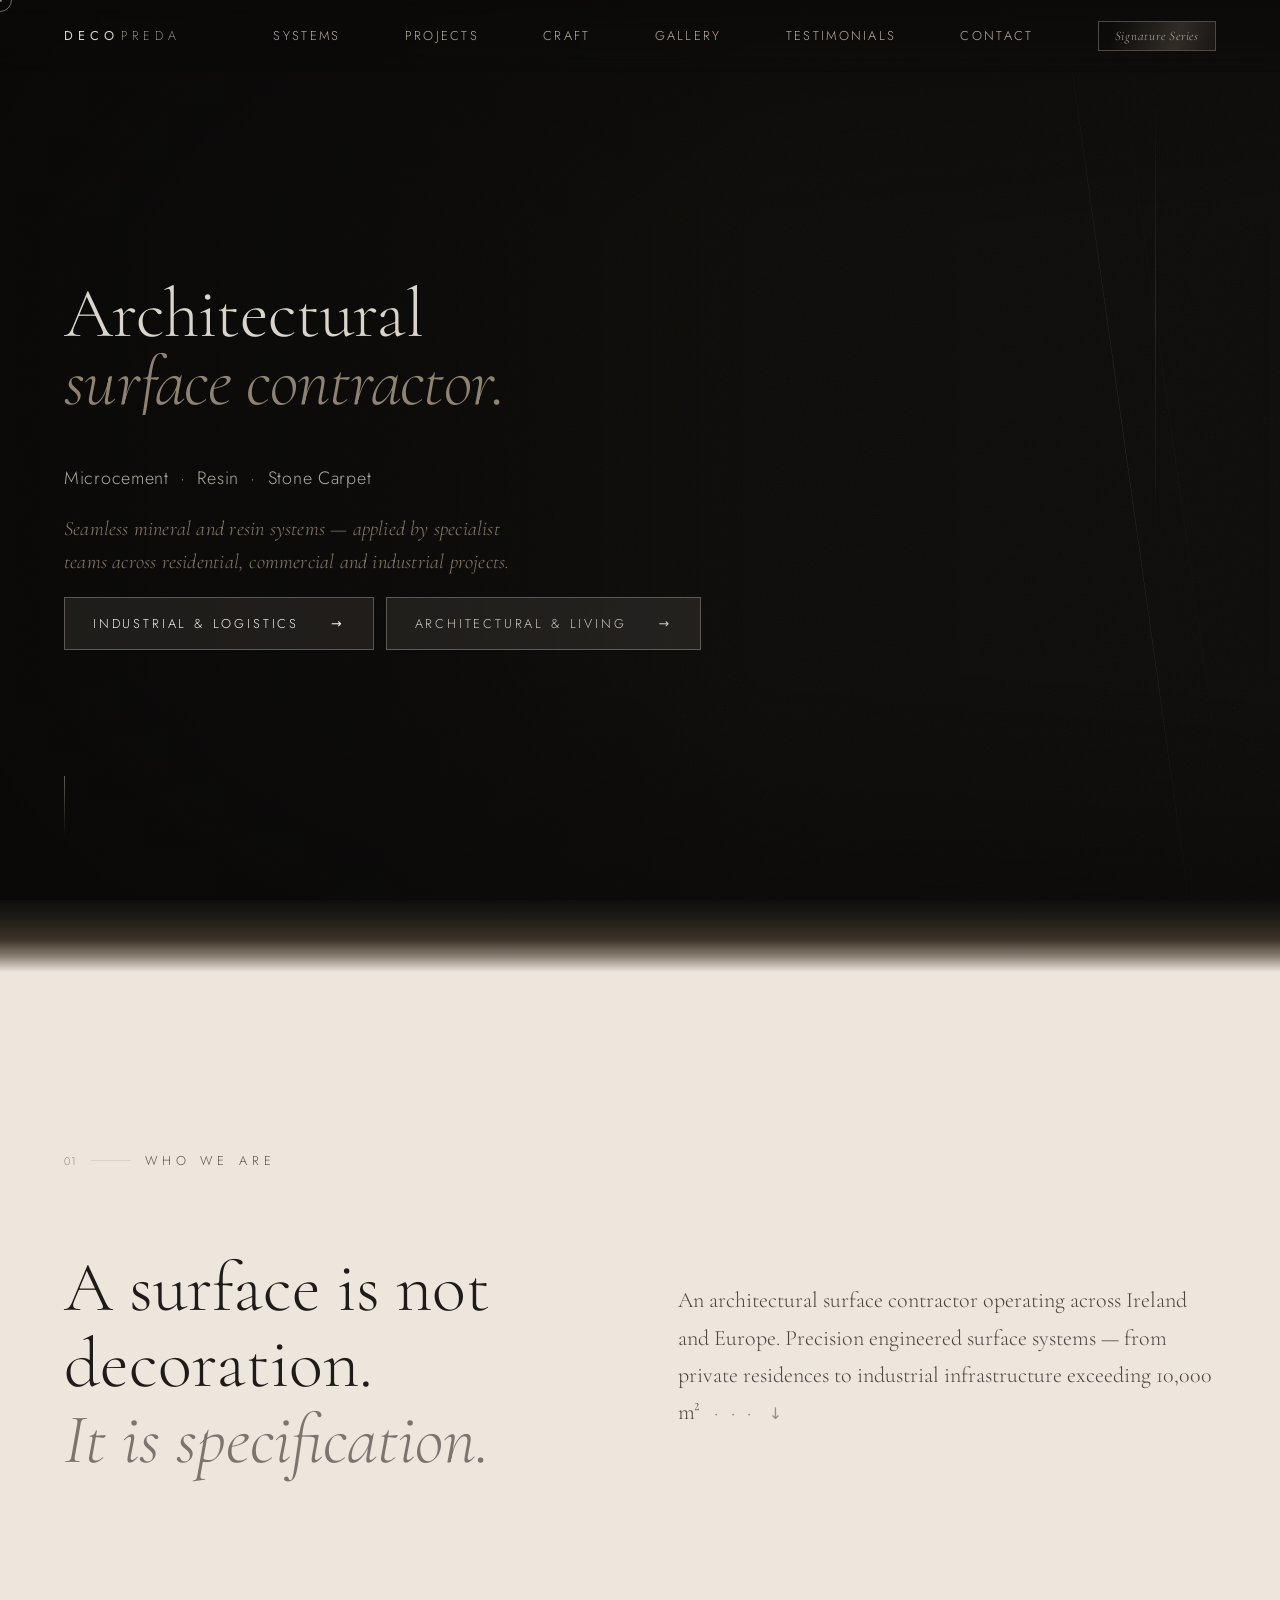
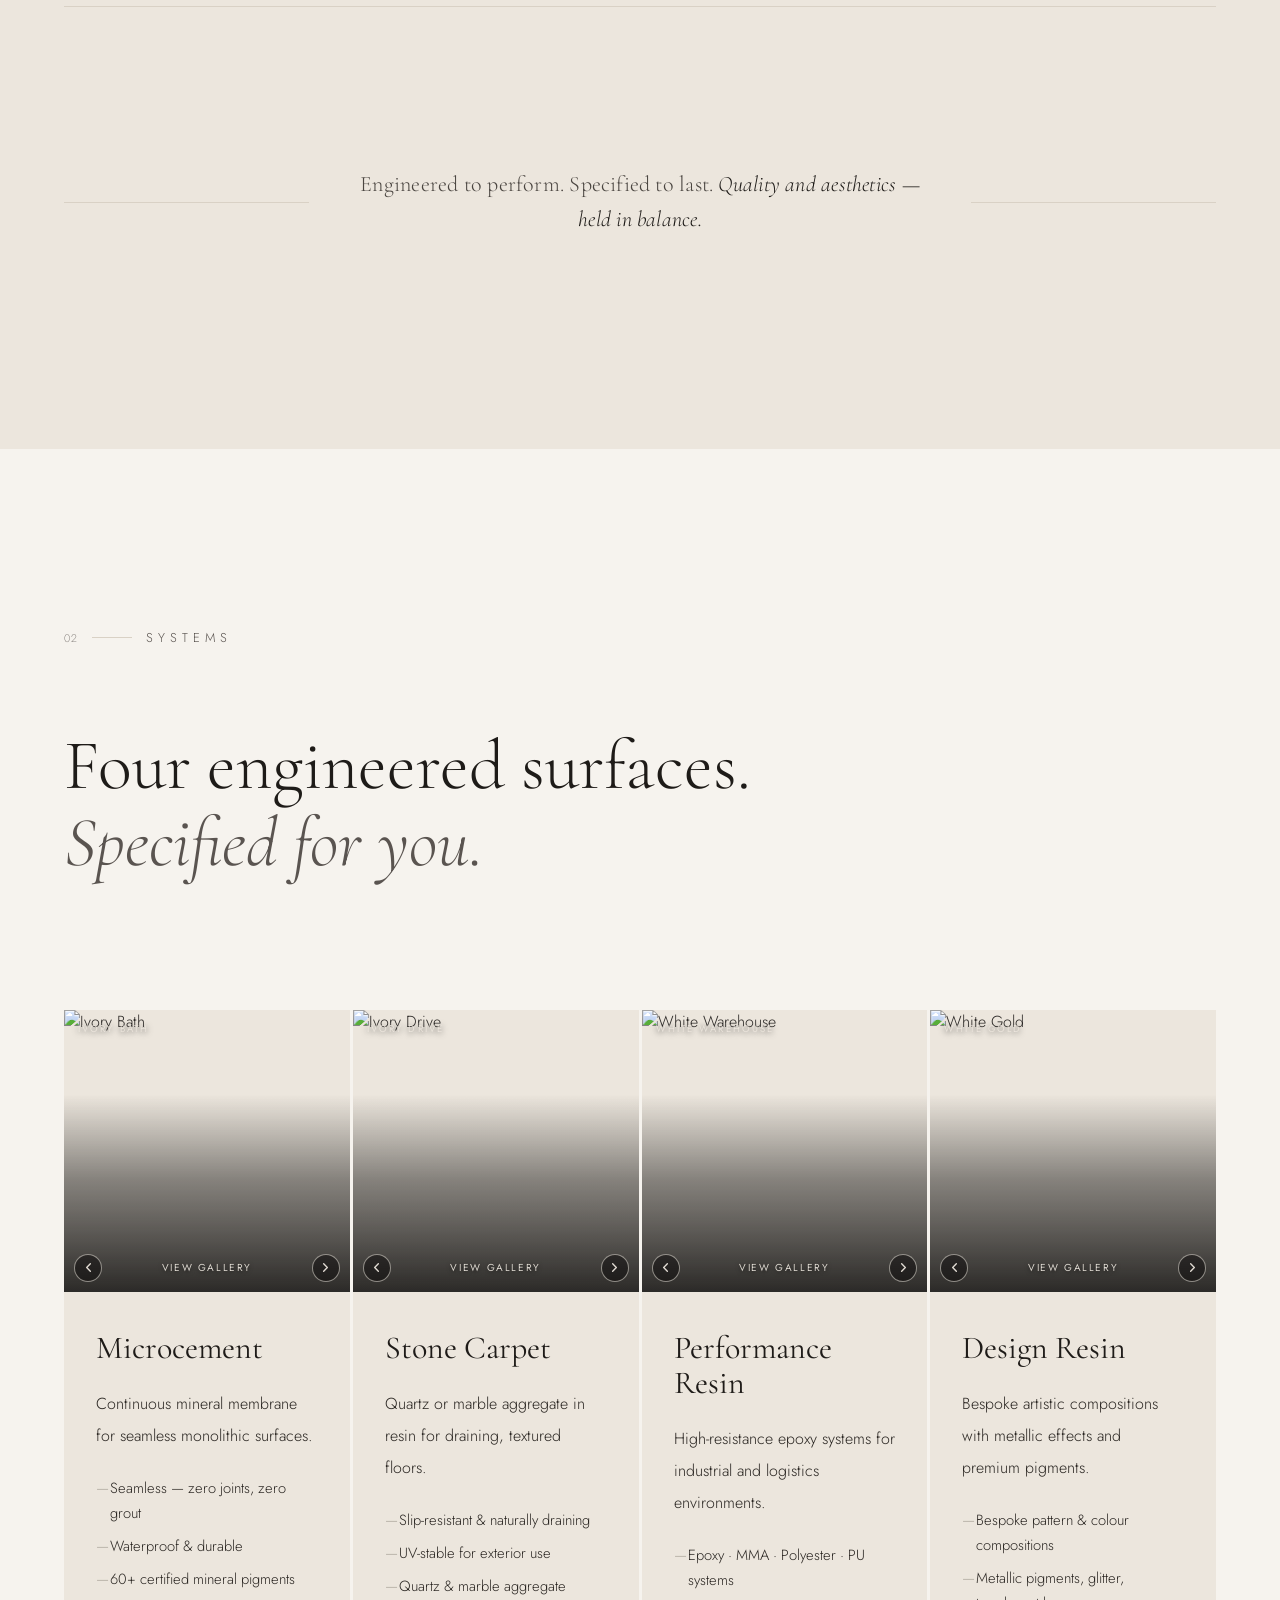
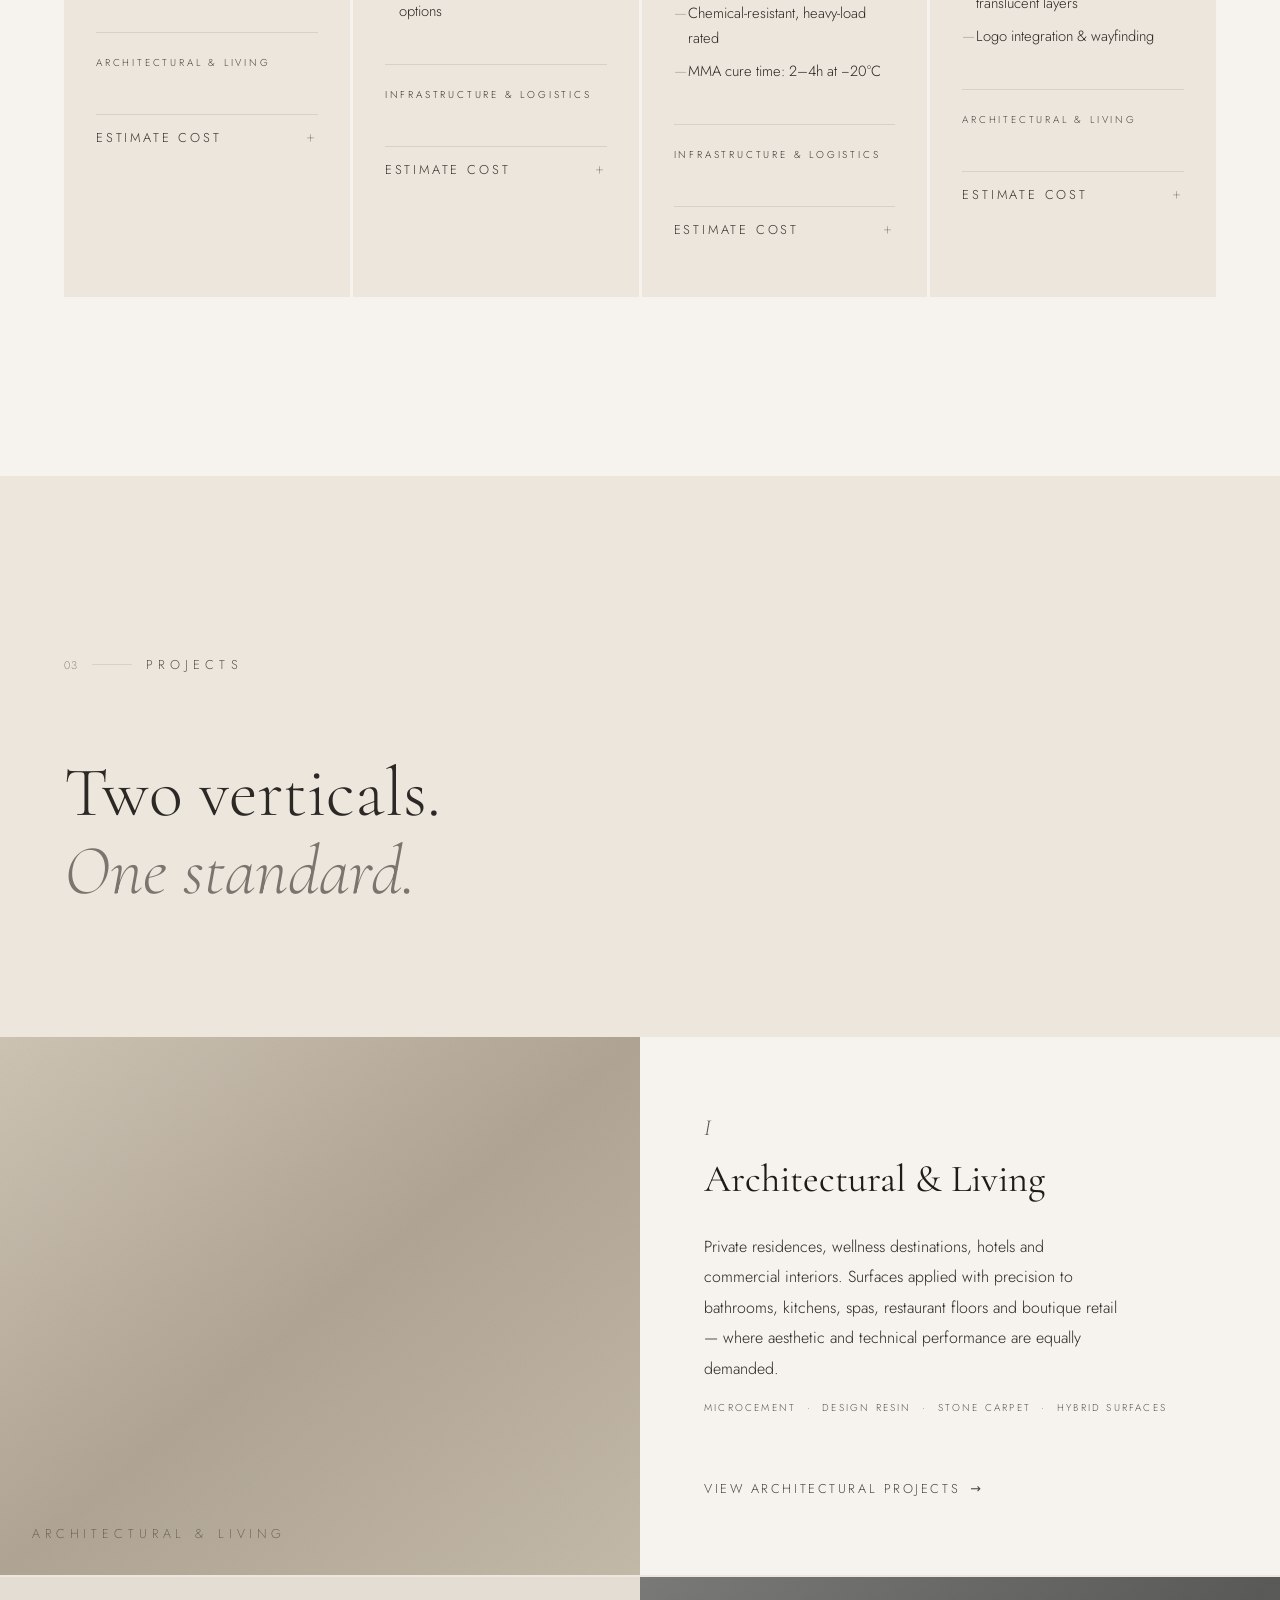
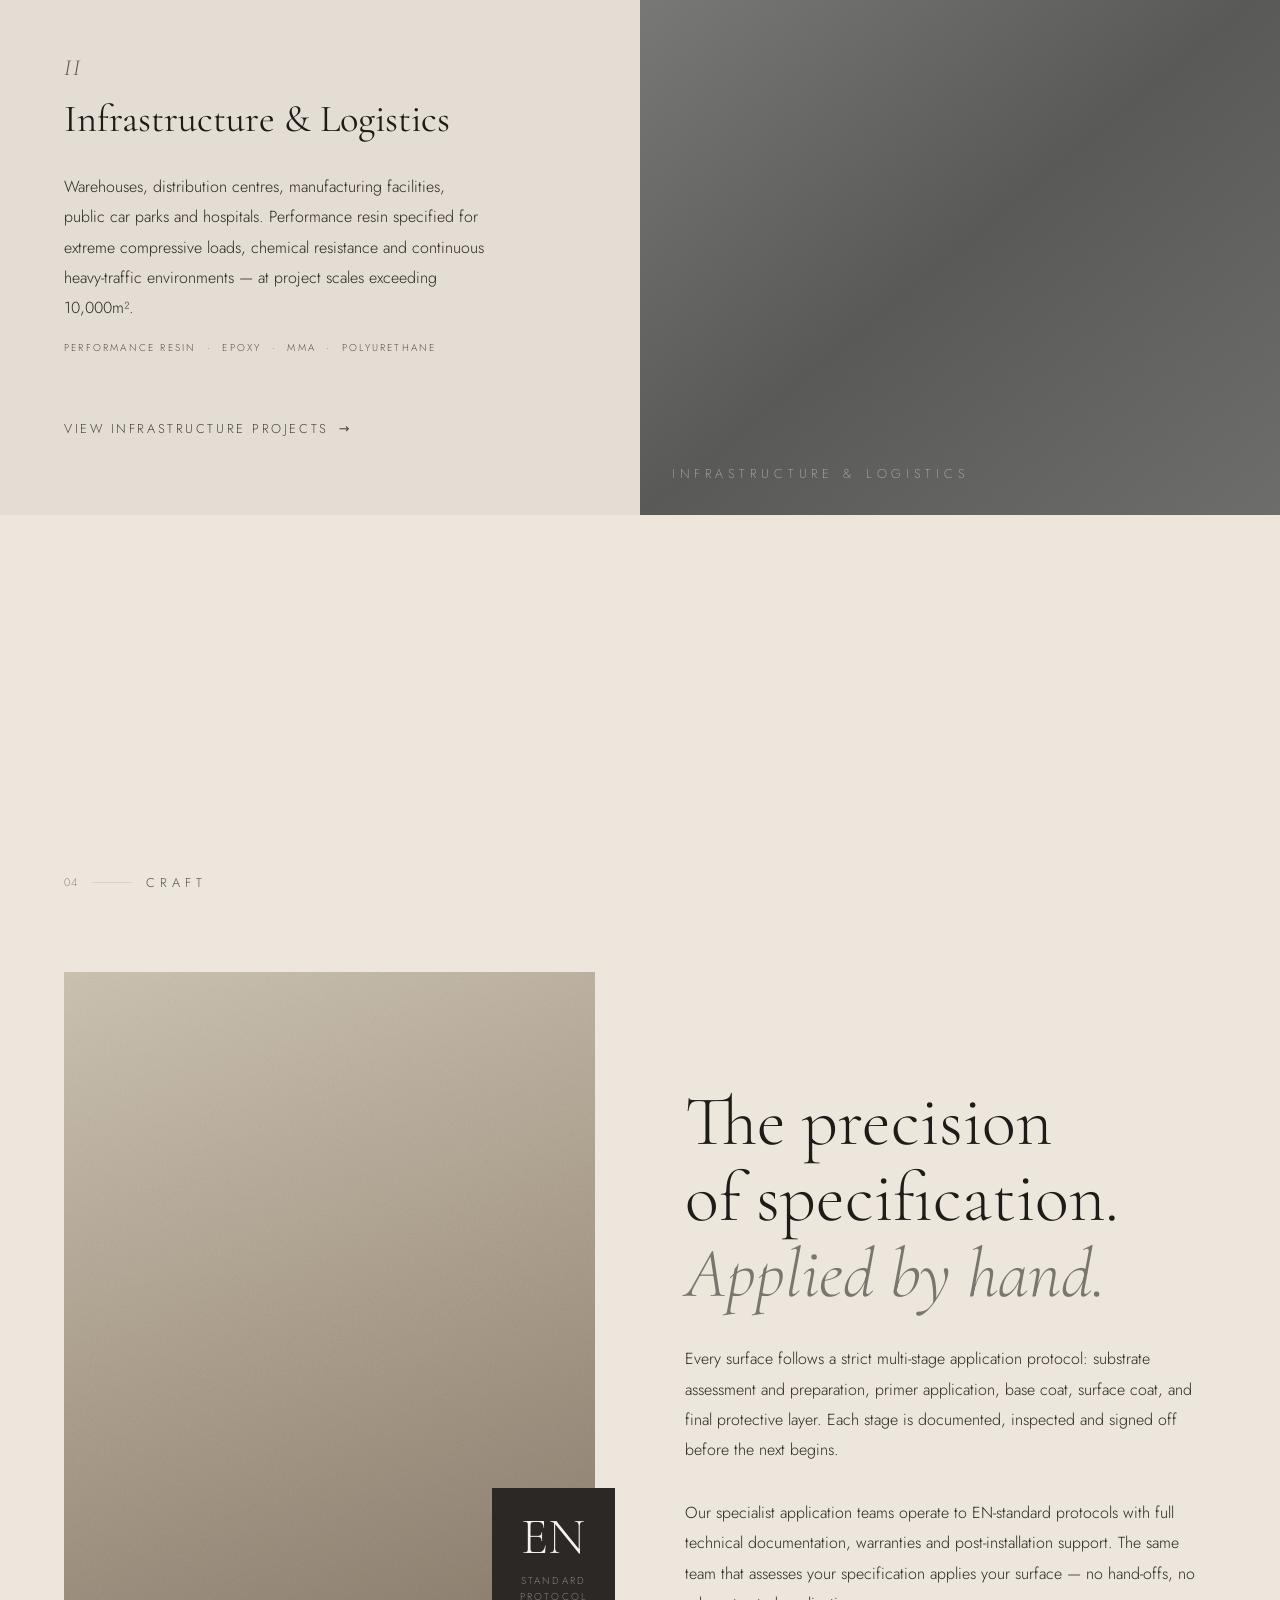
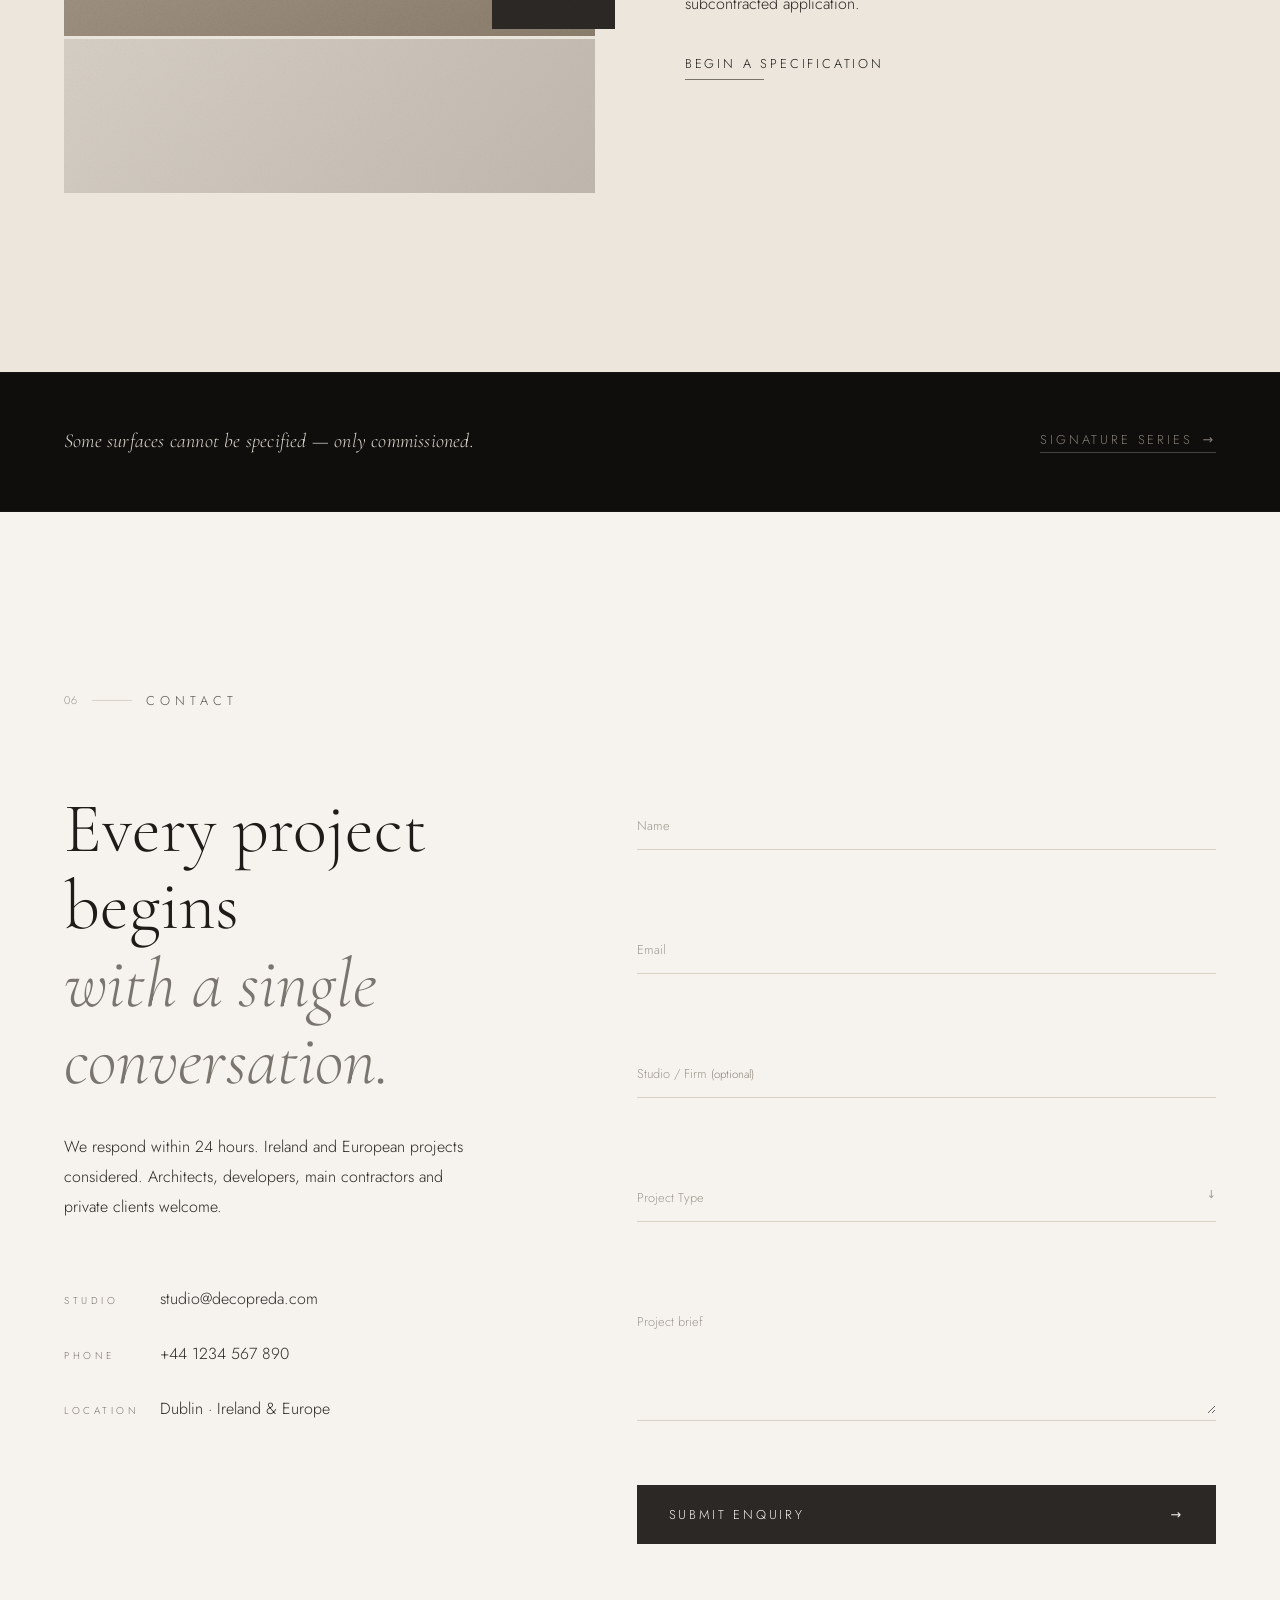
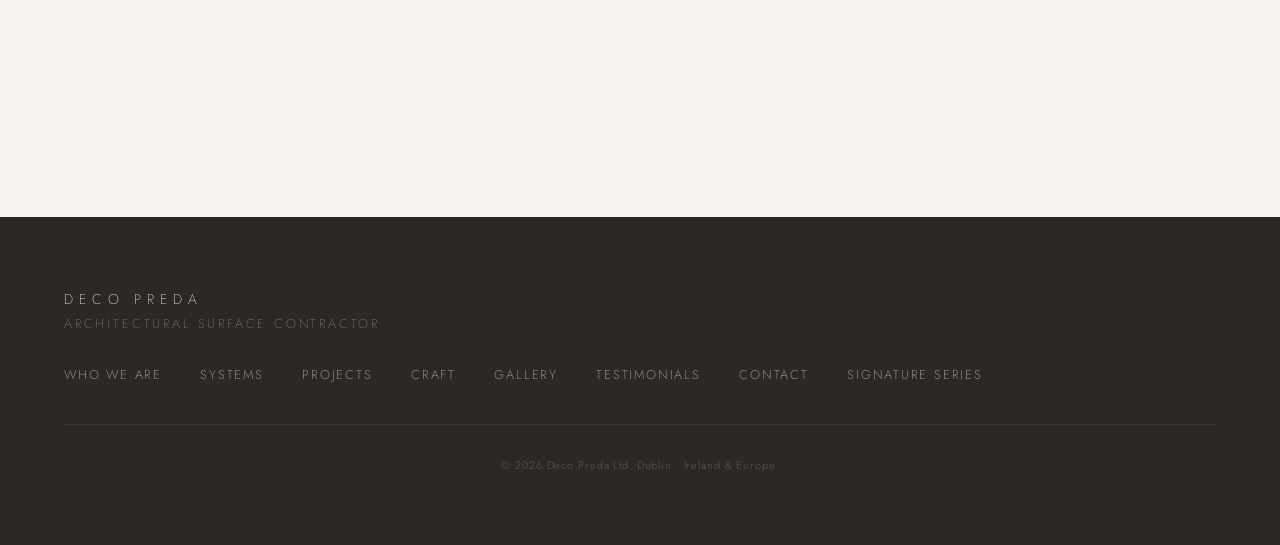
==== commit 0392d5ac: "Update index.html" ====
--- a/index.html
+++ b/index.html
@@ -18,147 +18,6 @@
   <link rel="preconnect" href="https://fonts.gstatic.com" crossorigin />
   <link href="https://fonts.googleapis.com/css2?family=Cormorant+Garamond:ital,wght@0,200;0,300;0,400;1,200;1,300;1,400&family=Jost:wght@200;300;400&display=swap" rel="stylesheet" />
   <link rel="stylesheet" href="style.css" />
-  <style>
-    /* ── CAROUSEL SURFACE — layout final ── */
-
-    /* Voal permanent peste imagine */
-    .pcs__track::after {
-      content: '';
-      position: absolute;
-      inset: 0;
-      background: linear-gradient(
-        to top,
-        rgba(10,9,8,0.85) 0%,
-        rgba(10,9,8,0.40) 40%,
-        transparent 70%
-      );
-      pointer-events: none;
-      z-index: 2;
-    }
-
-    /* Numele sistemului — stânga sus pe imagine */
-    .pcs__system-label {
-      position: absolute;
-      top: 12px;
-      left: 14px;
-      font-family: var(--sans, 'Jost', sans-serif);
-      font-size: 0.6rem;
-      font-weight: 400;
-      letter-spacing: 0.24em;
-      text-transform: uppercase;
-      color: rgba(236,230,221,0.88);
-      text-shadow: 0 1px 6px rgba(0,0,0,0.7);
-      z-index: 4;
-      pointer-events: none;
-    }
-
-    /* Footer: ← View Gallery → pe un singur rând */
-    .pcs__foot {
-      position: absolute;
-      bottom: 0; left: 0; right: 0;
-      height: 48px;
-      display: flex;
-      align-items: center;
-      justify-content: space-between;
-      padding: 0 10px;
-      z-index: 4;
-      pointer-events: none;
-    }
-    .pcs__foot > * { pointer-events: auto; }
-
-    .pcs__arrow {
-      width: 28px; height: 28px;
-      border-radius: 50%;
-      border: 0.5px solid rgba(236,230,221,0.50);
-      background: rgba(10,9,8,0.45);
-      color: rgba(236,230,221,0.92);
-      display: flex; align-items: center; justify-content: center;
-      cursor: pointer;
-      transition: background 0.2s, border-color 0.2s;
-      padding: 0; flex-shrink: 0;
-    }
-    .pcs__arrow:hover {
-      background: rgba(236,230,221,0.18);
-      border-color: rgba(236,230,221,0.9);
-    }
-    .pcs__arrow svg {
-      width: 11px; height: 11px;
-      stroke: currentColor; stroke-width: 1.5;
-      fill: none; stroke-linecap: round; stroke-linejoin: round;
-      display: block;
-    }
-
-    .pcs__explore {
-      flex: 1;
-      text-align: center;
-      font-family: var(--sans, 'Jost', sans-serif);
-      font-size: 0.63rem;
-      font-weight: 400;
-      letter-spacing: 0.16em;
-      text-transform: uppercase;
-      color: rgba(236,230,221,0.90);
-      text-decoration: none;
-      text-shadow: 0 1px 4px rgba(0,0,0,0.5);
-      transition: color 0.2s;
-      white-space: nowrap;
-    }
-    .pcs__explore:hover { color: #fff; }
-
-    /* Hero mobil — fix suprapunere butoane */
-    @media (max-width: 600px) {
-      .intro__content {
-        padding-bottom: clamp(100px, 22vw, 140px);
-        display: flex;
-        flex-direction: column;
-      }
-      .intro__actions {
-        position: relative;
-        bottom: auto; left: auto;
-        margin-top: clamp(24px, 6vw, 40px);
-        flex-direction: column;
-        align-items: flex-start;
-        gap: var(--s-sm);
-        width: 100%;
-      }
-      .btn-sector { width: 100%; justify-content: space-between; }
-      .intro__scroll { display: none; }
-    }
-
-    /* Projects — placeholder redus */
-    @media (max-width: 900px) {
-      .project-row__img { display: none; }
-      .project-row, .project-row--inv { grid-template-columns: 1fr; min-height: auto; }
-      .project-row__text { padding: clamp(32px,6vw,48px) var(--gut); border-left: 2px solid var(--sand); }
-      .project-row--inv .project-row__text { border-left: 2px solid var(--taupe-d); }
-    }
-    @media (min-width: 901px) {
-      .project-row { min-height: clamp(260px, 28vw, 380px); }
-      .project-row__img { height: 100%; }
-    }
-
-    /* Spacing mobil redus */
-    @media (max-width: 700px) {
-      .who, .systems, .projects, .craft, .sig-band, .commission { padding-block: clamp(56px,10vw,80px); }
-      .section-head { margin-bottom: clamp(28px,6vw,44px); }
-      .systems__h { margin-bottom: clamp(32px,6vw,48px); }
-      .projects__h { margin-bottom: clamp(32px,6vw,48px); }
-    }
-
-    /* Nav contrast */
-    .nav.on-light .nav__item { color: var(--taupe-d); }
-    .nav.on-light .nav__item:hover { color: var(--ink); }
-
-    /* Panel contrast */
-    .panel__domain-tag { color: var(--taupe-d); font-size: 10px; letter-spacing: 0.28em; }
-    .panel__domain-tag--infra { color: var(--stone); }
-    .panel__estimate-btn { color: var(--stone); }
-    .panel__estimate-btn:hover { color: var(--ink); }
-    .panel__props li { color: #3A3530; }
-    .panel__props li::before { color: var(--taupe-d); }
-    .panel__desc { color: #3A3530; }
-    .who__p, .who__val-desc, .who__loc-desc { color: #3A3530; }
-    .craft__p { color: #3A3530; }
-  </style>
 </head>
 <body>
 
@@ -176,27 +35,28 @@
     </div>
   </div>
 
+  <!-- ══ NAV — Contact penultimul, Signature ultimul ══ -->
   <nav class="nav" id="nav" aria-label="Primary">
-    <a href="#intro" class="nav__wordmark" aria-label="Deco Preda home">
+    <a href="#who-we-are" class="nav__wordmark" aria-label="Deco Preda — Who We Are">
       DECO<span class="nav__wordmark-thin">PREDA</span>
     </a>
     <button class="nav__burger" id="navBurger" aria-label="Open menu" aria-expanded="false" aria-controls="navPanel">
       <span></span><span></span>
     </button>
     <div class="nav__panel" id="navPanel" aria-hidden="true">
-      <a href="#who-we-are"           class="nav__item" data-cursor="link">Who We Are</a>
       <a href="#systems"              class="nav__item" data-cursor="link">Systems</a>
       <a href="#projects"             class="nav__item" data-cursor="link">Projects</a>
       <a href="#craft"                class="nav__item" data-cursor="link">Craft</a>
-      <a href="signature-series.html" class="nav__item" data-cursor="link">Signature Series</a>
       <a href="gallery.html"          class="nav__item" data-cursor="link">Gallery</a>
-      <a href="#contact"              class="nav__item nav__item--cta" data-cursor="link">Contact</a>
+      <a href="testimonials.html"     class="nav__item" data-cursor="link">Testimonials</a>
+      <a href="#contact"              class="nav__item nav__item--contact" data-cursor="link">Contact</a>
+      <a href="signature-series.html" class="nav__item nav__item--sig" data-cursor="link" aria-label="Signature Series — exclusive commissions only">Signature Series</a>
     </div>
   </nav>
 
   <main>
 
-    <!-- HERO -->
+    <!-- ══ HERO ══ -->
     <section class="intro" id="intro" aria-label="Introduction">
       <div class="intro__scene" id="introScene" aria-hidden="true">
         <div class="intro__layer intro__layer--base"></div>
@@ -231,7 +91,7 @@
 
     <div class="transition-band" aria-hidden="true"></div>
 
-    <!-- WHO WE ARE -->
+    <!-- ══ WHO WE ARE ══ -->
     <section class="who" id="who-we-are" aria-label="Who We Are">
       <div class="wrap">
         <header class="section-head reveal">
@@ -293,13 +153,13 @@
         <div class="divider reveal" aria-hidden="true"></div>
         <div class="brand-statement reveal">
           <span class="brand-statement__rule" aria-hidden="true"></span>
-          <blockquote class="brand-statement__q">Engineered to perform. Specified to last.<em>Quality and aesthetics — held in balance.</em></blockquote>
+          <blockquote class="brand-statement__q">Engineered to perform. Specified to last. <em>Quality and aesthetics — held in balance.</em></blockquote>
           <span class="brand-statement__rule" aria-hidden="true"></span>
         </div>
       </div>
     </section>
 
-    <!-- SYSTEMS -->
+    <!-- ══ SYSTEMS ══ -->
     <section class="systems" id="systems" aria-label="Surface Systems">
       <div class="wrap">
         <header class="section-head reveal">
@@ -319,22 +179,26 @@
           <div class="panel__surface" role="region" aria-label="Microcement gallery" data-carousel="microcement">
             <div class="pcs__track">
               <div class="pcs__slide pcs__slide--active">
-                <img src="images/residential/bathroom/mc-ivory-bathroom-01.webp" alt="Microcement ivory bathroom" style="width:100%;height:100%;object-fit:cover;">
-              </div>
-              <div class="pcs__slide">
-                <img src="images/residential/living/mc-gray-living-03.webp" alt="Microcement living" style="width:100%;height:100%;object-fit:cover;">
-              </div>
-              <div class="pcs__slide">
-                <img src="images/residential/bathroom/mc-gray-bathroom-01.webp" alt="Microcement slate" style="width:100%;height:100%;object-fit:cover;">
-              </div>
-              <div class="pcs__slide">
-                <img src="images/residential/staircase/mc-sand-staircase-01.webp" alt="Microcement staircase" style="width:100%;height:100%;object-fit:cover;">
-              </div>
-              <div class="pcs__slide">
-                <img src="images/residential/bathroom/mc-greige-bathroom-01.webp" alt="Microcement greige" style="width:100%;height:100%;object-fit:cover;">
-              </div>
-            </div>
-            <span class="pcs__system-label">Microcement</span>
+                <img src="images/residential/bathroom/mc-ivory-bathroom-01.webp" alt="Ivory Bath" loading="lazy" style="width:100%;height:100%;object-fit:cover;">
+                <span class="pcs__system-label">Ivory Bath</span>
+              </div>
+              <div class="pcs__slide">
+                <img src="images/residential/living/mc-gray-living-03.webp" alt="Stone Living" loading="lazy" style="width:100%;height:100%;object-fit:cover;">
+                <span class="pcs__system-label">Stone Living</span>
+              </div>
+              <div class="pcs__slide">
+                <img src="images/residential/bathroom/mc-gray-bathroom-01.webp" alt="Slate Basin" loading="lazy" style="width:100%;height:100%;object-fit:cover;">
+                <span class="pcs__system-label">Slate Basin</span>
+              </div>
+              <div class="pcs__slide">
+                <img src="images/residential/staircase/mc-sand-staircase-01.webp" alt="Sand Stair" loading="lazy" style="width:100%;height:100%;object-fit:cover;">
+                <span class="pcs__system-label">Sand Stair</span>
+              </div>
+              <div class="pcs__slide">
+                <img src="images/residential/bathroom/mc-greige-bathroom-01.webp" alt="Greige Bath" loading="lazy" style="width:100%;height:100%;object-fit:cover;">
+                <span class="pcs__system-label">Greige Bath</span>
+              </div>
+            </div>
             <div class="pcs__foot">
               <button class="pcs__arrow pcs__arrow--prev" aria-label="Previous" type="button">
                 <svg viewBox="0 0 12 12"><path d="M8 2L4 6l4 4"/></svg>
@@ -395,19 +259,22 @@
           <div class="panel__surface" role="region" aria-label="Stone Carpet gallery" data-carousel="stone">
             <div class="pcs__track">
               <div class="pcs__slide pcs__slide--active">
-                <img src="images/exterior/driveway/sc-ivory-luxury-01.webp" alt="Stone carpet luxury driveway" style="width:100%;height:100%;object-fit:cover;">
-              </div>
-              <div class="pcs__slide">
-                <img src="images/exterior/driveway/ext-drv-01.webp" alt="Stone carpet driveway" style="width:100%;height:100%;object-fit:cover;">
-              </div>
-              <div class="pcs__slide">
-                <img src="images/exterior/terrace/ext-ter-01.webp" alt="Stone carpet terrace" style="width:100%;height:100%;object-fit:cover;">
-              </div>
-              <div class="pcs__slide">
-                <img src="images/exterior/driveway/ext-drv-05.webp" alt="Stone carpet ivory" style="width:100%;height:100%;object-fit:cover;">
-              </div>
-            </div>
-            <span class="pcs__system-label">Stone Carpet</span>
+                <img src="images/exterior/driveway/sc-ivory-luxury-01.webp" alt="Ivory Drive" loading="lazy" style="width:100%;height:100%;object-fit:cover;">
+                <span class="pcs__system-label">Ivory Drive</span>
+              </div>
+              <div class="pcs__slide">
+                <img src="images/exterior/driveway/ext-drv-01.webp" alt="Natural Drive" loading="lazy" style="width:100%;height:100%;object-fit:cover;">
+                <span class="pcs__system-label">Natural Drive</span>
+              </div>
+              <div class="pcs__slide">
+                <img src="images/exterior/terrace/ext-ter-01.webp" alt="Stone Terrace" loading="lazy" style="width:100%;height:100%;object-fit:cover;">
+                <span class="pcs__system-label">Stone Terrace</span>
+              </div>
+              <div class="pcs__slide">
+                <img src="images/exterior/driveway/ext-drv-05.webp" alt="Quartz Path" loading="lazy" style="width:100%;height:100%;object-fit:cover;">
+                <span class="pcs__system-label">Quartz Path</span>
+              </div>
+            </div>
             <div class="pcs__foot">
               <button class="pcs__arrow pcs__arrow--prev" aria-label="Previous" type="button">
                 <svg viewBox="0 0 12 12"><path d="M8 2L4 6l4 4"/></svg>
@@ -468,22 +335,26 @@
           <div class="panel__surface" role="region" aria-label="Performance Resin gallery" data-carousel="resin-performance">
             <div class="pcs__track">
               <div class="pcs__slide pcs__slide--active">
-                <img src="images/industrial/ind-white-warehouse-01.webp" alt="Performance resin warehouse" style="width:100%;height:100%;object-fit:cover;">
-              </div>
-              <div class="pcs__slide">
-                <img src="images/industrial/ind-yellow-01.webp" alt="Performance resin food grade" style="width:100%;height:100%;object-fit:cover;">
-              </div>
-              <div class="pcs__slide">
-                <img src="images/industrial/ind-04.webp" alt="Performance resin logistics" style="width:100%;height:100%;object-fit:cover;">
-              </div>
-              <div class="pcs__slide">
-                <img src="images/residential/garage/res-gar-03.webp" alt="Performance resin garage" style="width:100%;height:100%;object-fit:cover;">
-              </div>
-              <div class="pcs__slide">
-                <img src="images/commercial/parking/com-park-03.webp" alt="Performance resin parking" style="width:100%;height:100%;object-fit:cover;">
-              </div>
-            </div>
-            <span class="pcs__system-label">Performance Resin</span>
+                <img src="images/industrial/ind-white-warehouse-01.webp" alt="White Warehouse" loading="lazy" style="width:100%;height:100%;object-fit:cover;">
+                <span class="pcs__system-label">White Warehouse</span>
+              </div>
+              <div class="pcs__slide">
+                <img src="images/industrial/ind-yellow-01.webp" alt="Food Grade Floor" loading="lazy" style="width:100%;height:100%;object-fit:cover;">
+                <span class="pcs__system-label">Food Grade Floor</span>
+              </div>
+              <div class="pcs__slide">
+                <img src="images/industrial/ind-04.webp" alt="Logistics Hall" loading="lazy" style="width:100%;height:100%;object-fit:cover;">
+                <span class="pcs__system-label">Logistics Hall</span>
+              </div>
+              <div class="pcs__slide">
+                <img src="images/residential/garage/res-gar-03.webp" alt="Private Garage" loading="lazy" style="width:100%;height:100%;object-fit:cover;">
+                <span class="pcs__system-label">Private Garage</span>
+              </div>
+              <div class="pcs__slide">
+                <img src="images/commercial/parking/com-park-03.webp" alt="Car Park Deck" loading="lazy" style="width:100%;height:100%;object-fit:cover;">
+                <span class="pcs__system-label">Car Park Deck</span>
+              </div>
+            </div>
             <div class="pcs__foot">
               <button class="pcs__arrow pcs__arrow--prev" aria-label="Previous" type="button">
                 <svg viewBox="0 0 12 12"><path d="M8 2L4 6l4 4"/></svg>
@@ -544,19 +415,22 @@
           <div class="panel__surface" role="region" aria-label="Design Resin gallery" data-carousel="resin-design">
             <div class="pcs__track">
               <div class="pcs__slide pcs__slide--active">
-                <img src="images/signature/resin-whitegold-01.webp" alt="Design resin white gold" style="width:100%;height:100%;object-fit:cover;">
-              </div>
-              <div class="pcs__slide">
-                <img src="images/signature/resin-blackgold-01.webp" alt="Design resin black gold" style="width:100%;height:100%;object-fit:cover;">
-              </div>
-              <div class="pcs__slide">
-                <img src="images/signature/resin-multicolor-01.webp" alt="Design resin multicolor" style="width:100%;height:100%;object-fit:cover;">
-              </div>
-              <div class="pcs__slide">
-                <img src="images/commercial/showroom/resin-green-showroom-01.webp" alt="Design resin showroom" style="width:100%;height:100%;object-fit:cover;">
-              </div>
-            </div>
-            <span class="pcs__system-label">Design Resin</span>
+                <img src="images/signature/resin-whitegold-01.webp" alt="White Gold" loading="lazy" style="width:100%;height:100%;object-fit:cover;">
+                <span class="pcs__system-label">White Gold</span>
+              </div>
+              <div class="pcs__slide">
+                <img src="images/signature/resin-blackgold-01.webp" alt="Black Gold" loading="lazy" style="width:100%;height:100%;object-fit:cover;">
+                <span class="pcs__system-label">Black Gold</span>
+              </div>
+              <div class="pcs__slide">
+                <img src="images/signature/resin-multicolor-01.webp" alt="Multicolour" loading="lazy" style="width:100%;height:100%;object-fit:cover;">
+                <span class="pcs__system-label">Multicolour</span>
+              </div>
+              <div class="pcs__slide">
+                <img src="images/commercial/showroom/resin-green-showroom-01.webp" alt="Green Showroom" loading="lazy" style="width:100%;height:100%;object-fit:cover;">
+                <span class="pcs__system-label">Green Showroom</span>
+              </div>
+            </div>
             <div class="pcs__foot">
               <button class="pcs__arrow pcs__arrow--prev" aria-label="Previous" type="button">
                 <svg viewBox="0 0 12 12"><path d="M8 2L4 6l4 4"/></svg>
@@ -603,7 +477,7 @@
       </div>
     </section>
 
-    <!-- PROJECTS -->
+    <!-- ══ PROJECTS ══ -->
     <section class="projects" id="projects" aria-label="Projects">
       <div class="wrap">
         <header class="section-head reveal">
@@ -619,10 +493,10 @@
             <div class="project-row__caption">Architectural &amp; Living</div>
           </div>
           <div class="project-row__text">
-            <span class="project-row__num">01</span>
+            <span class="project-row__num">I</span>
             <h3 class="project-row__title">Architectural &amp; Living</h3>
             <p class="project-row__body">Private residences, wellness destinations, hotels and commercial interiors. Surfaces applied with precision to bathrooms, kitchens, spas, restaurant floors and boutique retail — where aesthetic and technical performance are equally demanded.</p>
-            <p class="project-row__systems">Microcement · Design Resin · Stone Carpet · Hybrid Surfaces</p>
+            <p class="project-row__systems">Microcement &nbsp;·&nbsp; Design Resin &nbsp;·&nbsp; Stone Carpet &nbsp;·&nbsp; Hybrid Surfaces</p>
             <a href="gallery.html?domain=architectural" class="link-arrow" data-cursor="link">View Architectural Projects</a>
           </div>
         </div>
@@ -631,17 +505,17 @@
             <div class="project-row__caption">Infrastructure &amp; Logistics</div>
           </div>
           <div class="project-row__text">
-            <span class="project-row__num">02</span>
+            <span class="project-row__num">II</span>
             <h3 class="project-row__title">Infrastructure &amp; Logistics</h3>
             <p class="project-row__body">Warehouses, distribution centres, manufacturing facilities, public car parks and hospitals. Performance resin specified for extreme compressive loads, chemical resistance and continuous heavy-traffic environments — at project scales exceeding 10,000m².</p>
-            <p class="project-row__systems">Performance Resin · Epoxy · MMA · Polyurethane</p>
+            <p class="project-row__systems">Performance Resin &nbsp;·&nbsp; Epoxy &nbsp;·&nbsp; MMA &nbsp;·&nbsp; Polyurethane</p>
             <a href="gallery.html?domain=infrastructure" class="link-arrow" data-cursor="link">View Infrastructure Projects</a>
           </div>
         </div>
       </div>
     </section>
 
-    <!-- CRAFT -->
+    <!-- ══ CRAFT ══ -->
     <section class="craft" id="craft" aria-label="Craft and methodology">
       <div class="wrap">
         <header class="section-head reveal">
@@ -671,36 +545,17 @@
       </div>
     </section>
 
-    <!-- SIGNATURE SERIES -->
-    <section class="sig-band" id="signature-series" aria-label="Signature Series">
-      <div class="sig-band__bg" aria-hidden="true"></div>
-      <div class="sig-band__content">
-        <div class="wrap">
-          <div class="sig-band__inner reveal">
-            <div class="sig-band__left">
-              <span class="sig-band__eyebrow">05 — Premium Tier</span>
-              <h2 class="sig-band__h">Signature<br><em>Series</em></h2>
-              <p class="sig-band__p">Hybrid compositions at the intersection of material science and design intent. Microcement combined with resin topcoats. Acrylic composites. Mineral layers paired with metallic pigments. Matte and gloss within a single seamless surface. Textures that cannot be replicated — only commissioned.</p>
-              <a href="signature-series.html" class="btn-ghost sig-band__cta" data-cursor="link" data-magnetic>
-                <span class="btn-ghost__label">Explore Signature Series</span>
-                <span class="btn-ghost__icon" aria-hidden="true">→</span>
-              </a>
-            </div>
-            <div class="sig-band__right">
-              <div class="sig-band__swatches">
-                <div class="sig-band__swatch sig-band__swatch--1"></div>
-                <div class="sig-band__swatch sig-band__swatch--2"></div>
-                <div class="sig-band__swatch sig-band__swatch--3"></div>
-                <div class="sig-band__swatch sig-band__swatch--4"></div>
-              </div>
-              <p class="sig-band__note">Available on commission only</p>
-            </div>
-          </div>
-        </div>
-      </div>
-    </section>
-
-    <!-- CONTACT -->
+    <!-- ══ INVITATION STRIP ══ -->
+    <div class="invite-strip" role="complementary" aria-label="Signature Series invitation">
+      <p class="invite-strip__line">
+        Some surfaces cannot be specified — only commissioned.
+      </p>
+      <a href="signature-series.html" class="invite-strip__cta" data-cursor="link" aria-label="Explore Signature Series — exclusive commissions">
+        Signature Series <span class="invite-strip__arrow" aria-hidden="true">→</span>
+      </a>
+    </div>
+
+    <!-- ══ CONTACT ══ -->
     <section class="commission" id="contact" aria-label="Contact">
       <div class="wrap">
         <header class="section-head reveal">
@@ -750,6 +605,7 @@
 
   </main>
 
+  <!-- ══ FOOTER ══ -->
   <footer class="foot" role="contentinfo">
     <div class="wrap">
       <div class="foot__inner">
@@ -762,9 +618,10 @@
           <a href="#systems">Systems</a>
           <a href="#projects">Projects</a>
           <a href="#craft">Craft</a>
+          <a href="gallery.html">Gallery</a>
+          <a href="testimonials.html">Testimonials</a>
+          <a href="#contact">Contact</a>
           <a href="signature-series.html">Signature Series</a>
-          <a href="gallery.html">Gallery</a>
-          <a href="#contact">Contact</a>
         </nav>
         <p class="foot__copy">&copy; <span id="yr"></span> Deco Preda Ltd. Dublin · Ireland &amp; Europe.</p>
       </div>
--- a/style.css
+++ b/style.css
@@ -1,12 +1,16 @@
 /* ════════════════════════════════════════════════════════════
    DECO PREDA — style.css
    Architectural Surface Atelier
+   Dark cinematic → warm architectural transition
    ════════════════════════════════════════════════════════════ */
+
 
 /* ──────────────────────────────────────────
    1. TOKENS
 ────────────────────────────────────────── */
 :root {
+
+  /* Warm light palette */
   --ivory:         #F6F3EE;
   --ivory-2:       #ECE6DD;
   --ivory-3:       #E4DDD3;
@@ -16,30 +20,42 @@
   --stone:         #7A756F;
   --stone-l:       #9E9890;
   --ink:           #2B2826;
+
+  /* Dark cinematic palette */
   --dark-bg:       #0F0E0C;
   --dark-mid:      #1A1915;
   --dark-surface:  #231F1A;
   --dark-rule:     rgba(183, 174, 163, 0.12);
   --dark-text:     rgba(236, 230, 221, 0.92);
   --dark-muted:    rgba(183, 174, 163, 0.55);
+
+  /* Type */
   --serif:  'Cormorant Garamond', 'Georgia', serif;
   --sans:   'Jost', system-ui, sans-serif;
+
+  /* Fluid type */
   --t-hero:   clamp(38px,  5.5vw,  80px);
   --t-h2:     clamp(38px,  5.5vw,  80px);
   --t-h3:     clamp(26px,  3vw,    44px);
   --t-lg:     clamp(17px,  1.7vw,  22px);
   --t-base:   clamp(14px,  1.3vw,  16px);
   --t-sm:     clamp(11px,  1vw,    13px);
-  --t-xs:     clamp(11px,  1vw,    13px);
+  --t-xs:     clamp(11px,  1vw,  13px);
+
+  /* Spacing */
   --s-xs:  8px;
   --s-sm: 16px;
   --s-md: 32px;
   --s-lg: 64px;
   --s-xl: clamp(80px, 10vw, 140px);
   --s-2xl: clamp(120px, 14vw, 200px);
+
+  /* Layout */
   --max:    1440px;
   --gut:    clamp(24px, 5vw, 88px);
   --nav-h:  72px;
+
+  /* Motion */
   --ease:       cubic-bezier(0.22, 1, 0.36, 1);
   --ease-slow:  cubic-bezier(0.16, 1, 0.3, 1);
   --dur-fast:   0.25s;
@@ -48,11 +64,22 @@
   --dur-xslow:  1.4s;
 }
 
+
 /* ──────────────────────────────────────────
    2. RESET
 ────────────────────────────────────────── */
-*, *::before, *::after { box-sizing: border-box; margin: 0; padding: 0; }
-html { font-size: 16px; scroll-behavior: smooth; -webkit-text-size-adjust: 100%; }
+*, *::before, *::after {
+  box-sizing: border-box;
+  margin: 0;
+  padding: 0;
+}
+
+html {
+  font-size: 16px;
+  scroll-behavior: smooth;
+  -webkit-text-size-adjust: 100%;
+}
+
 body {
   font-family: var(--sans);
   font-weight: 300;
@@ -62,713 +89,3243 @@
   -webkit-font-smoothing: antialiased;
   cursor: none;
 }
-body.light-body { background: var(--ivory); color: var(--ink); }
+
+body.light-body {
+  background: var(--ivory);
+  color: var(--ink);
+}
+
 a, button { cursor: none; }
 a  { text-decoration: none; color: inherit; }
 ul { list-style: none; }
 address { font-style: normal; }
 img, picture { display: block; max-width: 100%; }
-button { font: inherit; background: none; border: none; cursor: none; }
+
+button {
+  font: inherit;
+  background: none;
+  border: none;
+  cursor: none;
+}
+
 
 /* ──────────────────────────────────────────
    3. LAYOUT WRAP
 ────────────────────────────────────────── */
-.wrap { max-width: var(--max); margin-inline: auto; padding-inline: var(--gut); }
+.wrap {
+  max-width: var(--max);
+  margin-inline: auto;
+  padding-inline: var(--gut);
+}
+
 
 /* ──────────────────────────────────────────
    4. SCROLL PROGRESS
 ────────────────────────────────────────── */
 .progress {
-  position: fixed; top: 0; left: 0;
-  height: 2px; width: 0%;
+  position: fixed;
+  top: 0; left: 0;
+  height: 2px;
+  width: 0%;
   background: var(--taupe-d);
-  z-index: 9999; pointer-events: none;
+  z-index: 9999;
+  pointer-events: none;
   transition: width 0.06s linear;
 }
+
 
 /* ──────────────────────────────────────────
    5. CUSTOM CURSOR
 ────────────────────────────────────────── */
-.cursor { position: fixed; top: 0; left: 0; pointer-events: none; z-index: 9000; mix-blend-mode: exclusion; }
+.cursor {
+  position: fixed;
+  top: 0; left: 0;
+  pointer-events: none;
+  z-index: 9000;
+  mix-blend-mode: exclusion;
+}
+
 .cursor__ring {
-  position: absolute; width: 24px; height: 24px;
-  border: 1px solid rgba(183, 174, 163, 0.6); border-radius: 50%;
+  position: absolute;
+  width: 24px; height: 24px;
+  border: 1px solid rgba(183, 174, 163, 0.6);
+  border-radius: 50%;
   transform: translate(-50%, -50%);
-  transition: width var(--dur-mid) var(--ease), height var(--dur-mid) var(--ease),
-              border-color var(--dur-mid) var(--ease), background var(--dur-mid) var(--ease);
-}
+  transition: width var(--dur-mid) var(--ease),
+              height var(--dur-mid) var(--ease),
+              border-color var(--dur-mid) var(--ease),
+              background var(--dur-mid) var(--ease);
+}
+
 .cursor__dot {
-  position: absolute; width: 4px; height: 4px;
-  background: var(--taupe); border-radius: 50%;
+  position: absolute;
+  width: 4px; height: 4px;
+  background: var(--taupe);
+  border-radius: 50%;
   transform: translate(-50%, -50%);
-  transition: transform var(--dur-fast); z-index: 1;
-}
-.cursor.hovering .cursor__ring { width: 40px; height: 40px; border: none; background: rgba(183, 174, 163, 0.10); }
-.cursor.hovering .cursor__dot  { transform: translate(-50%, -50%) scale(1); }
+  transition: transform var(--dur-fast);
+  z-index: 1;
+}
+
+.cursor.hovering .cursor__ring {
+  width: 40px; height: 40px;
+  border: none;
+  background: rgba(183, 174, 163, 0.10);
+}
+
+.cursor.hovering .cursor__dot {
+  transform: translate(-50%, -50%) scale(1);
+}
+
 
 /* ──────────────────────────────────────────
    6. LOADER
 ────────────────────────────────────────── */
 .loader {
-  position: fixed; inset: 0; background: var(--dark-bg);
-  z-index: 9100; display: flex; align-items: center; justify-content: center;
+  position: fixed;
+  inset: 0;
+  background: var(--dark-bg);
+  z-index: 9100;
+  display: flex;
+  align-items: center;
+  justify-content: center;
   transition: opacity 1s var(--ease), visibility 1s;
 }
-.loader.out { opacity: 0; visibility: hidden; pointer-events: none; }
-.loader__body { text-align: center; display: flex; flex-direction: column; align-items: center; gap: var(--s-md); }
+
+.loader.out {
+  opacity: 0;
+  visibility: hidden;
+  pointer-events: none;
+}
+
+.loader__body {
+  text-align: center;
+  display: flex;
+  flex-direction: column;
+  align-items: center;
+  gap: var(--s-md);
+}
+
 .loader__mark {
-  font-family: var(--serif); font-weight: 300; font-size: clamp(36px, 5vw, 56px);
-  letter-spacing: 0.15em; color: var(--dark-text);
-  opacity: 0; animation: fadeUp 0.7s var(--ease) 0.2s forwards;
-}
-.loader__line { width: 120px; height: 1px; background: rgba(255,255,255,0.08); }
-.loader__fill { height: 100%; width: 0%; background: var(--taupe); animation: fill 1.3s var(--ease-slow) 0.5s forwards; }
+  font-family: var(--serif);
+  font-weight: 300;
+  font-size: clamp(36px, 5vw, 56px);
+  letter-spacing: 0.15em;
+  color: var(--dark-text);
+  opacity: 0;
+  animation: fadeUp 0.7s var(--ease) 0.2s forwards;
+}
+
+.loader__line {
+  width: 120px; height: 1px;
+  background: rgba(255,255,255,0.08);
+}
+
+.loader__fill {
+  height: 100%;
+  width: 0%;
+  background: var(--taupe);
+  animation: fill 1.3s var(--ease-slow) 0.5s forwards;
+}
+
 .loader__sub {
-  font-family: var(--sans); font-weight: 200; font-size: var(--t-xs);
-  letter-spacing: 0.5em; text-transform: uppercase; color: rgba(236, 230, 221, 0.85);
-  opacity: 0; animation: fadeUp 0.7s var(--ease) 0.6s forwards;
-}
+  font-family: var(--sans);
+  font-weight: 200;
+  font-size: var(--t-xs);
+  letter-spacing: 0.5em;
+  text-transform: uppercase;
+  color: rgba(236, 230, 221, 0.85);
+  opacity: 0;
+  animation: fadeUp 0.7s var(--ease) 0.6s forwards;
+}
+
 @keyframes fill     { to { width: 100%; } }
 @keyframes fadeUp   { from { opacity:0; transform:translateY(14px); } to { opacity:1; transform:translateY(0); } }
 @keyframes fadeDown { from { opacity:0; transform:translateY(-10px); } to { opacity:1; transform:translateY(0); } }
+
 
 /* ──────────────────────────────────────────
    7. NAVIGATION
 ────────────────────────────────────────── */
 .nav {
-  position: fixed; top: 0; left: 0; right: 0;
-  height: var(--nav-h); display: flex; align-items: center; justify-content: space-between;
-  padding-inline: var(--gut); z-index: 1000;
-  background: linear-gradient(to bottom, rgba(10,9,8,0.72) 0%, rgba(10,9,8,0.40) 70%, transparent 100%);
-  backdrop-filter: blur(8px); -webkit-backdrop-filter: blur(8px);
-  transition: background var(--dur-mid) var(--ease), border-color var(--dur-mid);
+  position: fixed;
+  top: 0; left: 0; right: 0;
+  height: var(--nav-h);
+  display: flex;
+  align-items: center;
+  justify-content: space-between;
+  padding-inline: var(--gut);
+  z-index: 1000;
+  transition: background var(--dur-mid) var(--ease),
+              border-color var(--dur-mid);
   border-bottom: 1px solid transparent;
 }
+
 .nav.on-dark {
-  background: linear-gradient(to bottom, rgba(10,9,8,0.55) 0%, rgba(10,9,8,0.18) 70%, transparent 100%);
-}
+  background: linear-gradient(
+    to bottom,
+    rgba(10, 9, 8, 0.55) 0%,
+    rgba(10, 9, 8, 0.18) 70%,
+    transparent 100%
+  );
+}
+
 .nav.on-light {
   background: rgba(246, 243, 238, 0.96);
-  backdrop-filter: blur(20px); -webkit-backdrop-filter: blur(20px);
+  backdrop-filter: blur(20px);
+  -webkit-backdrop-filter: blur(20px);
   border-bottom-color: var(--sand);
 }
+
 .nav__wordmark {
-  font-family: var(--sans); font-weight: 400; font-size: var(--t-xs);
-  letter-spacing: 0.38em; color: var(--dark-text); transition: color var(--dur-mid);
-}
+  font-family: var(--sans);
+  font-weight: 400;
+  font-size: var(--t-xs);
+  letter-spacing: 0.38em;
+  color: var(--dark-text);
+  transition: color var(--dur-mid);
+}
+
 .nav.on-light .nav__wordmark { color: var(--ink); }
-.nav__wordmark-thin { font-weight: 200; margin-left: 3px; }
-.nav__panel { display: flex; align-items: center; gap: var(--s-lg); }
+
+.nav__wordmark-thin {
+  font-weight: 200;
+  margin-left: 3px;
+}
+
+.nav__panel {
+  display: flex;
+  align-items: center;
+  gap: var(--s-lg);
+}
+
 .nav__item {
-  font-family: var(--sans); font-weight: 300; font-size: var(--t-xs);
-  letter-spacing: 0.18em; text-transform: uppercase;
-  color: rgba(214, 204, 192, 0.85); position: relative; transition: color var(--dur-fast);
-}
+  font-family: var(--sans);
+  font-weight: 300;
+  font-size: var(--t-xs);
+  letter-spacing: 0.18em;
+  text-transform: uppercase;
+  color: rgba(214, 204, 192, 0.85);
+  position: relative;
+  transition: color var(--dur-fast);
+}
+
 .nav__item::after {
-  content: ''; position: absolute; bottom: -2px; left: 0;
-  width: 0; height: 1px; background: var(--taupe-d);
+  content: '';
+  position: absolute;
+  bottom: -2px; left: 0;
+  width: 0; height: 1px;
+  background: var(--taupe-d);
   transition: width var(--dur-mid) var(--ease);
 }
+
 .nav__item:hover { color: var(--dark-text); }
 .nav__item:hover::after { width: 100%; }
-.nav.on-light .nav__item       { color: var(--taupe-d); }
-.nav.on-light .nav__item:hover { color: var(--ink); }
+
+.nav.on-light .nav__item        { color: var(--stone); }
+.nav.on-light .nav__item:hover  { color: var(--ink); }
+
 .nav__item--cta {
-  border: 1px solid rgba(214, 204, 192, 0.5); padding: 8px 22px;
-  color: rgba(236, 230, 221, 0.95); background: rgba(246, 243, 238, 0.08);
-  transition: background var(--dur-mid) var(--ease), border-color var(--dur-mid), color var(--dur-mid);
-}
-.nav__item--cta::after { display: none; }
-.nav__item--cta:hover { background: var(--ivory); border-color: var(--ivory); color: var(--ink); }
-.nav.on-light .nav__item--cta { border-color: var(--sand); color: var(--ink); }
-.nav.on-light .nav__item--cta:hover { background: var(--ink); border-color: var(--ink); color: var(--ivory); }
-.nav__burger { display: none; flex-direction: column; gap: 7px; padding: var(--s-xs); z-index: 10; }
+  border: 1px solid rgba(214, 204, 192, 0.5);
+  padding: 8px 22px;
+  color: rgba(236, 230, 221, 0.95);
+  background: rgba(246, 243, 238, 0.08);
+  transition: background var(--dur-mid) var(--ease),
+              border-color var(--dur-mid),
+              color var(--dur-mid);
+}
+
+.nav__item--cta::after { display:none; }
+
+.nav__item--cta:hover {
+  background: var(--ivory);
+  border-color: var(--ivory);
+  color: var(--ink);
+}
+
+.nav.on-light .nav__item--cta {
+  border-color: var(--sand);
+  color: var(--ink);
+}
+
+.nav.on-light .nav__item--cta:hover {
+  background: var(--ink);
+  border-color: var(--ink);
+  color: var(--ivory);
+}
+
+.nav__burger {
+  display: none;
+  flex-direction: column;
+  gap: 7px;
+  padding: var(--s-xs);
+  z-index: 10;
+}
+
 .nav__burger span {
-  display: block; width: 24px; height: 1px; background: var(--dark-text);
-  transition: transform var(--dur-mid) var(--ease), opacity var(--dur-fast), background var(--dur-mid);
-}
+  display: block;
+  width: 24px; height: 1px;
+  background: var(--dark-text);
+  transition: transform var(--dur-mid) var(--ease),
+              opacity var(--dur-fast),
+              background var(--dur-mid);
+}
+
 .nav.on-light .nav__burger span { background: var(--ink); }
-.nav__burger[aria-expanded="true"] span:first-child { transform: translateY(8px) rotate(45deg); }
-.nav__burger[aria-expanded="true"] span:last-child  { transform: translateY(-8px) rotate(-45deg); }
+
+.nav__burger[aria-expanded="true"] span:first-child {
+  transform: translateY(8px) rotate(45deg);
+}
+.nav__burger[aria-expanded="true"] span:last-child {
+  transform: translateY(-8px) rotate(-45deg);
+}
+
 
 /* ──────────────────────────────────────────
-   8. INTRO HERO
+   8. INTRO — Dark cinematic hero
 ────────────────────────────────────────── */
 .intro {
-  position: relative; min-height: 100svh;
-  display: flex; align-items: center; overflow: hidden; background: var(--dark-bg);
-}
-@keyframes breathe { 0%, 100% { transform: scale(1); } 50% { transform: scale(1.03); } }
-.intro__layer--base, .intro__layer--mid { display: none; }
+  position: relative;
+  min-height: 100svh;
+  display: flex;
+  align-items: center;
+  overflow: hidden;
+  background: var(--dark-bg);
+}
+
+@keyframes breathe {
+  0%, 100% { transform: scale(1); }
+  50%       { transform: scale(1.03); }
+}
+
+.intro__layer--base,
+.intro__layer--mid { display: none; }
+
 .intro__scene {
   background-image: url('images/hero.webp');
-  background-size: cover; background-position: center;
-  position: absolute; inset: 0;
+  background-size: cover;
+  background-position: center;
+  position: absolute;
+  inset: 0;
   animation: breathe 12s ease-in-out infinite;
 }
+
 .intro__scene::after {
-  content: ''; position: absolute; inset: 0;
+  content: '';
+  position: absolute;
+  inset: 0;
   background:
-    linear-gradient(to right, rgba(10,9,8,0.85) 0%, rgba(10,9,8,0.60) 30%, rgba(10,9,8,0.10) 60%, transparent 100%),
-    linear-gradient(to bottom, rgba(10,9,8,0.45) 0%, transparent 25%, transparent 75%, rgba(10,9,8,0.50) 100%);
+    linear-gradient(
+      to right,
+      rgba(10, 9, 8, 0.85) 0%,
+      rgba(10, 9, 8, 0.60) 30%,
+      rgba(10, 9, 8, 0.10) 60%,
+      transparent 100%
+    ),
+    linear-gradient(
+      to bottom,
+      rgba(10, 9, 8, 0.45) 0%,
+      transparent 25%,
+      transparent 75%,
+      rgba(10, 9, 8, 0.50) 100%
+    );
   pointer-events: none;
 }
+
 .intro__rule-v--left { display: none; }
+
 .intro__layer--grain {
-  position: absolute; inset: 0;
-  background-image: url("data:image/svg+xml,%3Csvg xmlns='http://www.w3.org/2000/svg' width='512' height='512'%3E%3Cfilter id='n'%3E%3CfeTurbulence type='fractalNoise' baseFrequency='0.68' numOctaves='4' stitchTiles='stitch'/%3E%3CfeColorMatrix type='saturate' values='0.3'/%3E%3C/filter%3E%3Crect width='100%25' height='100%25' filter='url(%23n)' opacity='0.055'/%3E%3C/svg%3E");
-  opacity: 0.5; mix-blend-mode: screen;
-}
+  position: absolute;
+  inset: 0;
+  background-image:
+    url("data:image/svg+xml,%3Csvg xmlns='http://www.w3.org/2000/svg' width='512' height='512'%3E%3Cfilter id='n'%3E%3CfeTurbulence type='fractalNoise' baseFrequency='0.68' numOctaves='4' stitchTiles='stitch'/%3E%3CfeColorMatrix type='saturate' values='0.3'/%3E%3C/filter%3E%3Crect width='100%25' height='100%25' filter='url(%23n)' opacity='0.055'/%3E%3C/svg%3E");
+  opacity: 0.5;
+  mix-blend-mode: screen;
+}
+
 .intro__light {
-  position: absolute; top: -20%; right: 12%; width: 1px; height: 140%;
-  background: linear-gradient(to bottom, transparent 0%, rgba(214,196,170,0.04) 25%, rgba(214,196,170,0.08) 50%, rgba(214,196,170,0.04) 75%, transparent 100%);
-  transform: rotate(-8deg); pointer-events: none;
-}
+  position: absolute;
+  top: -20%;
+  right: 12%;
+  width: 1px;
+  height: 140%;
+  background: linear-gradient(
+    to bottom,
+    transparent 0%,
+    rgba(214, 196, 170, 0.04) 25%,
+    rgba(214, 196, 170, 0.08) 50%,
+    rgba(214, 196, 170, 0.04) 75%,
+    transparent 100%
+  );
+  transform: rotate(-8deg);
+  pointer-events: none;
+}
+
 .intro__light::after {
-  content: ''; position: absolute; top: 0; left: 48px; width: 1px; height: 100%;
-  background: linear-gradient(to bottom, transparent 0%, rgba(214,196,170,0.03) 50%, transparent 100%);
-}
+  content: '';
+  position: absolute;
+  top: 0; left: 48px;
+  width: 1px;
+  height: 100%;
+  background: linear-gradient(
+    to bottom,
+    transparent 0%,
+    rgba(214, 196, 170, 0.03) 50%,
+    transparent 100%
+  );
+}
+
 .intro__rule-v {
-  position: absolute; top: 10%; width: 1px; height: 50%;
-  background: linear-gradient(to bottom, transparent, rgba(183,174,163,0.15), transparent);
+  position: absolute;
+  top: 10%;
+  width: 1px;
+  height: 50%;
+  background: linear-gradient(
+    to bottom,
+    transparent,
+    rgba(183, 174, 163, 0.15),
+    transparent
+  );
   animation: ruleReveal 2s var(--ease) 2.2s both;
 }
+
 .intro__rule-v--left  { left: var(--gut); }
 .intro__rule-v--right { right: calc(var(--gut) + 60px); }
-@keyframes ruleReveal { from { opacity: 0; transform: scaleY(0); } to { opacity: 1; transform: scaleY(1); } }
+
+@keyframes ruleReveal {
+  from { opacity: 0; transform: scaleY(0); }
+  to   { opacity: 1; transform: scaleY(1); }
+}
+
 .intro__content {
-  position: relative; z-index: 2;
+  position: relative;
+  z-index: 2;
   padding-inline: var(--gut);
   padding-top: calc(var(--nav-h) + clamp(4px, 0.5vw, 8px));
+  max-width: var(--max);
+  margin-inline: auto;
+  width: 100%;
   padding-bottom: clamp(80px, 10vw, 120px);
-  max-width: var(--max); margin-inline: auto; width: 100%;
-  display: flex; flex-direction: column;
-}
+}
+
+.intro__overline {
+  font-family: var(--sans);
+  font-weight: 200;
+  font-size: var(--t-xs);
+  letter-spacing: 0.45em;
+  text-transform: uppercase;
+  color: rgba(183, 174, 163, 0.75);
+  display: flex;
+  align-items: center;
+  gap: var(--s-sm);
+  margin-bottom: clamp(28px, 4vw, 48px);
+}
+
 .intro__title {
-  font-family: var(--serif); font-weight: 200; font-size: var(--t-hero);
-  line-height: 0.96; color: var(--dark-text);
-  margin-bottom: clamp(28px, 4vw, 48px); letter-spacing: -0.01em;
-}
-.intro__title-row { display: block; overflow: hidden; }
-.intro__title-row--italic { font-style: italic; font-weight: 200; color: rgba(214,196,170,0.65); }
-.intro__tagline {
-  font-family: var(--sans); font-weight: 300; font-size: clamp(14px,1.4vw,18px);
-  color: rgba(236,230,221,0.72); letter-spacing: 0.04em; line-height: 1.7;
-  max-width: 480px; margin-top: clamp(16px,2vw,24px);
-}
-.intro__desc {
-  font-family: var(--serif); font-weight: 300; font-style: italic;
-  font-size: clamp(16px,1.6vw,22px); color: rgba(214,196,170,0.60);
-  letter-spacing: 0.01em; line-height: 1.6; max-width: 460px;
-  margin-top: clamp(12px,1.5vw,20px);
-}
+  font-family: var(--serif);
+  font-weight: 200;
+  font-size: var(--t-hero);
+  line-height: 0.96;
+  color: var(--dark-text);
+  margin-bottom: clamp(28px, 4vw, 48px);
+  letter-spacing: -0.01em;
+}
+
+.intro__title-row {
+  display: block;
+  overflow: hidden;
+}
+
+.intro__title-row--italic {
+  font-style: italic;
+  font-weight: 200;
+  color: rgba(214, 196, 170, 0.65);
+}
+
 .intro__actions {
-  display: flex; flex-wrap: wrap; gap: 12px; align-items: center;
-  margin-top: clamp(24px, 4vw, 40px);
-}
-.intro__scroll { position: absolute; bottom: var(--s-lg); left: var(--gut); z-index: 2; }
+  display: flex;
+  align-items: center;
+  gap: var(--s-md);
+  position: absolute;
+  bottom: clamp(24px, 4vw, 48px);
+  left: var(--gut);
+}
+
+.intro__scroll {
+  position: absolute;
+  bottom: var(--s-lg);
+  left: var(--gut);
+  z-index: 2;
+}
+
 .intro__scroll-line {
-  width: 1px; height: 60px;
+  width: 1px;
+  height: 60px;
   background: linear-gradient(to bottom, rgba(183,174,163,0.5), transparent);
   animation: scrollBob 2.5s ease-in-out infinite;
 }
-@keyframes scrollBob { 0%, 100% { transform: scaleY(1); opacity: 0.4; } 50% { transform: scaleY(1.2); opacity: 1; } }
+
+@keyframes scrollBob {
+  0%, 100% { transform: scaleY(1); opacity: 0.4; }
+  50%       { transform: scaleY(1.2); opacity: 1; }
+}
+
+.intro__tagline {
+  font-family: var(--sans);
+  font-weight: 300;
+  font-size: clamp(14px, 1.4vw, 18px);
+  color: rgba(236, 230, 221, 0.72);
+  letter-spacing: 0.04em;
+  line-height: 1.7;
+  max-width: 480px;
+  margin-top: clamp(16px, 2vw, 24px);
+}
+
+.intro__desc {
+  font-family: var(--serif);
+  font-weight: 300;
+  font-style: italic;
+  font-size: clamp(16px, 1.6vw, 22px);
+  color: rgba(214, 196, 170, 0.60);
+  letter-spacing: 0.01em;
+  line-height: 1.6;
+  max-width: 460px;
+  margin-top: clamp(12px, 1.5vw, 20px);
+}
 
 /* ──────────────────────────────────────────
    9. TRANSITION BAND
 ────────────────────────────────────────── */
 .transition-band {
   height: 72px;
-  background: linear-gradient(to bottom, var(--dark-bg) 0%, #1e1b17 25%, #3d3328 55%, #8a7e72 78%, #ECE6DD 100%);
+  background: linear-gradient(
+    to bottom,
+    var(--dark-bg)   0%,
+    #1e1b17         25%,
+    #3d3328         55%,
+    #8a7e72         78%,
+    #ECE6DD         100%
+  );
   pointer-events: none;
 }
+
 
 /* ──────────────────────────────────────────
    10. SECTION COMMON
 ────────────────────────────────────────── */
-.section-head { display: flex; align-items: center; gap: 14px; margin-bottom: clamp(48px, 7vw, 80px); }
-.section-idx  { font-family: var(--sans); font-weight: 200; font-size: 11px; letter-spacing: 0.08em; color: var(--stone); }
-.section-rule { display: block; width: 40px; height: 1px; background: var(--sand); }
-.section-label { font-family: var(--sans); font-weight: 300; font-size: var(--t-xs); letter-spacing: 0.4em; text-transform: uppercase; color: var(--stone); }
-.divider { height: 1px; background: var(--sand); margin-block: var(--s-xl); }
+.section-head {
+  display: flex;
+  align-items: center;
+  gap: 14px;
+  margin-bottom: clamp(48px, 7vw, 80px);
+}
+
+.section-idx {
+  font-family: var(--sans);
+  font-weight: 200;
+  font-size: 11px;
+  letter-spacing: 0.08em;
+  color: var(--stone);
+}
+
+.section-rule {
+  display: block;
+  width: 40px; height: 1px;
+  background: var(--sand);
+}
+
+.section-label {
+  font-family: var(--sans);
+  font-weight: 300;
+  font-size: var(--t-xs);
+  letter-spacing: 0.4em;
+  text-transform: uppercase;
+  color: var(--stone);
+}
+
+.divider {
+  height: 1px;
+  background: var(--sand);
+  margin-block: var(--s-xl);
+}
+
 
 /* ──────────────────────────────────────────
    11. BUTTONS
 ────────────────────────────────────────── */
 .btn-ghost {
-  display: inline-flex; align-items: center; gap: 14px;
-  border: 1px solid rgba(183,174,163,0.55); padding: 15px 30px;
-  font-family: var(--sans); font-weight: 300; font-size: var(--t-xs);
-  letter-spacing: 0.22em; text-transform: uppercase; color: var(--dark-muted);
-  position: relative; overflow: hidden;
-  transition: color var(--dur-mid) var(--ease), border-color var(--dur-mid), transform var(--dur-mid) var(--ease);
-}
+  display: inline-flex;
+  align-items: center;
+  gap: 14px;
+  border: 1px solid rgba(183, 174, 163, 0.55);
+  padding: 15px 30px;
+  font-family: var(--sans);
+  font-weight: 300;
+  font-size: var(--t-xs);
+  letter-spacing: 0.22em;
+  text-transform: uppercase;
+  color: var(--dark-muted);
+  position: relative;
+  overflow: hidden;
+  transition: color var(--dur-mid) var(--ease),
+              border-color var(--dur-mid),
+              transform var(--dur-mid) var(--ease);
+}
+
 .btn-ghost::before {
-  content: ''; position: absolute; inset: 0; background: rgba(183,174,163,0.08);
-  transform: scaleX(0); transform-origin: left; transition: transform var(--dur-mid) var(--ease);
-}
-.btn-ghost:hover { color: var(--dark-text); border-color: rgba(183,174,163,0.5); transform: translateY(-2px); }
+  content: '';
+  position: absolute;
+  inset: 0;
+  background: rgba(183, 174, 163, 0.08);
+  transform: scaleX(0);
+  transform-origin: left;
+  transition: transform var(--dur-mid) var(--ease);
+}
+
+.btn-ghost:hover {
+  color: var(--dark-text);
+  border-color: rgba(183, 174, 163, 0.5);
+  transform: translateY(-2px);
+}
+
 .btn-ghost:hover::before { transform: scaleX(1); }
-.btn-ghost__label, .btn-ghost__icon { position: relative; z-index: 1; }
+
+.btn-ghost__label,
+.btn-ghost__icon { position: relative; z-index: 1; }
+
 .btn-ghost__icon { transition: transform var(--dur-mid) var(--ease); }
 .btn-ghost:hover .btn-ghost__icon { transform: translateY(4px); }
 
-.btn-line { display: inline-flex; flex-direction: column; gap: 6px; font-family: var(--sans); font-weight: 300; font-size: var(--t-xs); letter-spacing: 0.22em; text-transform: uppercase; color: var(--ink); transition: color var(--dur-fast); }
+.btn-line {
+  display: inline-flex;
+  flex-direction: column;
+  gap: 6px;
+  font-family: var(--sans);
+  font-weight: 300;
+  font-size: var(--t-xs);
+  letter-spacing: 0.22em;
+  text-transform: uppercase;
+  color: var(--ink);
+  transition: color var(--dur-fast);
+}
+
 .btn-line__label { pointer-events: none; }
-.btn-line__line { display: block; height: 1px; background: var(--taupe-d); width: 40%; transition: width var(--dur-mid) var(--ease); }
+
+.btn-line__line {
+  display: block;
+  height: 1px;
+  background: var(--taupe-d);
+  width: 40%;
+  transition: width var(--dur-mid) var(--ease);
+}
+
 .btn-line:hover { color: var(--stone); }
 .btn-line:hover .btn-line__line { width: 100%; }
 
 .btn-submit {
-  display: flex; align-items: center; gap: 14px; width: 100%; padding: 20px 32px;
-  background: var(--ink); color: var(--ivory); font-family: var(--sans); font-weight: 300;
-  font-size: var(--t-xs); letter-spacing: 0.22em; text-transform: uppercase;
-  position: relative; overflow: hidden; justify-content: space-between;
-  transition: box-shadow var(--dur-mid) var(--ease), transform var(--dur-mid) var(--ease);
-}
-.btn-submit::before { content: ''; position: absolute; inset: 0; background: var(--taupe-d); transform: scaleX(0); transform-origin: left; transition: transform var(--dur-mid) var(--ease); }
-.btn-submit__label, .btn-submit__arrow { position: relative; z-index: 1; }
+  display: flex;
+  align-items: center;
+  gap: 14px;
+  width: 100%;
+  padding: 20px 32px;
+  background: var(--ink);
+  color: var(--ivory);
+  font-family: var(--sans);
+  font-weight: 300;
+  font-size: var(--t-xs);
+  letter-spacing: 0.22em;
+  text-transform: uppercase;
+  position: relative;
+  overflow: hidden;
+  transition: box-shadow var(--dur-mid) var(--ease),
+              transform var(--dur-mid) var(--ease);
+  justify-content: space-between;
+}
+
+.btn-submit::before {
+  content: '';
+  position: absolute;
+  inset: 0;
+  background: var(--taupe-d);
+  transform: scaleX(0);
+  transform-origin: left;
+  transition: transform var(--dur-mid) var(--ease);
+}
+
+.btn-submit__label,
+.btn-submit__arrow { position: relative; z-index: 1; }
+
 .btn-submit__arrow { transition: transform var(--dur-mid) var(--ease); }
+
 .btn-submit:hover::before { transform: scaleX(1); }
 .btn-submit:hover { transform: translateY(-2px); box-shadow: 0 16px 48px rgba(43,40,38,0.18); }
 .btn-submit:hover .btn-submit__arrow { transform: translateX(6px); }
 
-.link-arrow { display: inline-flex; align-items: center; gap: 10px; font-family: var(--sans); font-weight: 300; font-size: var(--t-xs); letter-spacing: 0.18em; text-transform: uppercase; color: var(--stone); transition: color var(--dur-fast), gap var(--dur-mid) var(--ease); margin-top: var(--s-md); }
+.link-arrow {
+  display: inline-flex;
+  align-items: center;
+  gap: 10px;
+  font-family: var(--sans);
+  font-weight: 300;
+  font-size: var(--t-xs);
+  letter-spacing: 0.18em;
+  text-transform: uppercase;
+  color: var(--stone);
+  transition: color var(--dur-fast), gap var(--dur-mid) var(--ease);
+  margin-top: var(--s-md);
+}
+
 .link-arrow::after { content: '→'; }
 .link-arrow:hover { color: var(--ink); gap: 16px; }
 
-/* ──────────────────────────────────────────
-   SECTOR BUTTONS
-────────────────────────────────────────── */
-.btn-sector {
-  display: inline-flex; align-items: center; justify-content: space-between;
-  gap: 32px; padding: 16px 28px; font-family: var(--sans); font-weight: 300;
-  font-size: var(--t-xs); letter-spacing: 0.22em; text-transform: uppercase;
-  text-decoration: none; min-width: 260px; position: relative; overflow: hidden;
-  transition: transform var(--dur-mid) var(--ease), box-shadow var(--dur-mid) var(--ease);
-}
-.btn-sector:hover { transform: translateY(-2px); }
-.btn-sector--ind { background: rgba(43,40,38,0.65); color: var(--ivory); border: 1px solid rgba(183,174,163,0.4); }
-.btn-sector--ind::before { content: ''; position: absolute; inset: 0; background: var(--stone); transform: scaleX(0); transform-origin: left; transition: transform var(--dur-mid) var(--ease); }
-.btn-sector--ind:hover::before { transform: scaleX(1); }
-.btn-sector--ind:hover { box-shadow: 0 12px 40px rgba(43,40,38,0.35); }
-.btn-sector--arch { background: rgba(183,174,163,0.12); color: rgba(236,230,221,0.85); border: 1px solid rgba(183,174,163,0.4); }
-.btn-sector--arch::before { content: ''; position: absolute; inset: 0; background: rgba(183,174,163,0.08); transform: scaleX(0); transform-origin: left; transition: transform var(--dur-mid) var(--ease); }
-.btn-sector--arch:hover::before { transform: scaleX(1); }
-.btn-sector--arch:hover { border-color: rgba(183,174,163,0.65); }
-.btn-sector__label, .btn-sector__arrow { position: relative; z-index: 1; }
-.btn-sector__arrow { transition: transform var(--dur-mid) var(--ease); }
-.btn-sector:hover .btn-sector__arrow { transform: translateX(5px); }
 
 /* ──────────────────────────────────────────
    12. REVEAL ANIMATIONS
 ────────────────────────────────────────── */
-.reveal { opacity: 0; transform: translateY(28px); transition: opacity var(--dur-slow) var(--ease), transform var(--dur-slow) var(--ease); }
-.reveal.in { opacity: 1; transform: translateY(0); }
-.reveal-hero { opacity: 0; transform: translateY(20px); transition: opacity var(--dur-xslow) var(--ease-slow), transform var(--dur-xslow) var(--ease-slow); }
-.reveal-hero.in { opacity: 1; transform: translateY(0); }
+.reveal {
+  opacity: 0;
+  transform: translateY(28px);
+  transition:
+    opacity var(--dur-slow) var(--ease),
+    transform var(--dur-slow) var(--ease);
+}
+
+.reveal.in {
+  opacity: 1;
+  transform: translateY(0);
+}
+
+.reveal-hero {
+  opacity: 0;
+  transform: translateY(20px);
+  transition:
+    opacity var(--dur-xslow) var(--ease-slow),
+    transform var(--dur-xslow) var(--ease-slow);
+}
+
+.reveal-hero.in {
+  opacity: 1;
+  transform: translateY(0);
+}
+
 
 /* ──────────────────────────────────────────
-   14. WHO WE ARE
+   13. STATS
 ────────────────────────────────────────── */
-.who { background: var(--ivory-2); padding-block: var(--s-2xl); }
-.who__accordion { display: grid; grid-template-columns: 1fr 1fr; gap: clamp(48px,6vw,100px); margin-bottom: var(--s-xl); align-items: start; }
-.who__accord-header { display: flex; flex-direction: column; justify-content: flex-start; position: sticky; top: calc(var(--nav-h) + 32px); }
-.who__accord-right { display: flex; flex-direction: column; }
+.stats {
+  display: grid;
+  grid-template-columns: repeat(4, 1fr) repeat(3, auto);
+  align-items: center;
+  padding-top: var(--s-md);
+}
+
+.stat {
+  text-align: center;
+  padding-block: var(--s-sm);
+  padding-inline: var(--s-md);
+}
+
+.stat__n {
+  display: block;
+  font-family: var(--serif);
+  font-weight: 300;
+  font-size: clamp(40px, 4.5vw, 64px);
+  line-height: 1;
+  color: var(--ink);
+}
+
+.stat__denom {
+  font-family: var(--serif);
+  font-size: 0.5em;
+  color: var(--taupe-d);
+  vertical-align: super;
+  margin-left: 2px;
+}
+
+.stat__l {
+  font-family: var(--sans);
+  font-weight: 300;
+  font-size: var(--t-xs);
+  letter-spacing: 0.14em;
+  text-transform: uppercase;
+  color: var(--stone-l);
+  margin-top: 10px;
+}
+
+.stat__sep {
+  width: 1px;
+  height: 52px;
+  background: var(--sand);
+  align-self: center;
+}
+
+
+/* ──────────────────────────────────────────
+   14. WHO WE ARE — Accordion
+────────────────────────────────────────── */
+.who {
+  background: var(--ivory-2);
+  padding-block: var(--s-2xl);
+}
+
+.who__accordion {
+  display: grid;
+  grid-template-columns: 1fr 1fr;
+  gap: clamp(48px, 6vw, 100px);
+  margin-bottom: var(--s-xl);
+  align-items: start;
+}
+
+.who__accord-header {
+  display: flex;
+  flex-direction: column;
+  justify-content: flex-start;
+  padding-bottom: 0;
+  border-bottom: none;
+  position: sticky;
+  top: calc(var(--nav-h) + 32px);
+}
+.who__accord-right {
+  display: flex;
+  flex-direction: column;
+}
+
 @media (max-width: 1024px) {
-  .who__accordion { grid-template-columns: 1fr; }
-  .who__accord-header { position: static; }
-}
-.who__h { font-family: var(--serif); font-weight: 300; font-size: var(--t-h2); line-height: 1.08; color: var(--ink); }
+  .who__accordion {
+    grid-template-columns: 1fr;
+  }
+  .who__accord-header {
+    position: static;
+  }
+}
+
+.who__h {
+  font-family: var(--serif);
+  font-weight: 300;
+  font-size: var(--t-h2);
+  line-height: 1.08;
+  color: var(--ink);
+}
+
 .who__h em { font-style: italic; color: var(--stone); }
-.who__trigger { display: none; } .who__trigger-line { display: none; } .who__trigger-arrow { display: none; }
-.who__teaser { padding-top: var(--s-md); max-width: 780px; }
-.who__teaser--hidden { display: none; }
-.who__teaser-text { font-family: var(--serif); font-weight: 300; font-size: clamp(17px,1.8vw,22px); color: var(--stone); line-height: 1.7; }
-.who__teaser-ellipsis { color: var(--taupe); letter-spacing: 0.2em; }
-.who__trigger-inline { display: inline-flex; align-items: center; justify-content: center; background: transparent; border: none; font-family: var(--sans); font-size: 16px; font-weight: 400; color: var(--ink); cursor: none; padding: 0 0 0 8px; opacity: 0.45; transition: opacity var(--dur-fast), transform var(--dur-mid) var(--ease), color var(--dur-fast); vertical-align: middle; line-height: 1; position: relative; top: -1px; }
-.who__trigger-inline:hover { opacity: 1; transform: translateY(3px); }
-.who__aside { max-height: 0; overflow: hidden; transition: max-height 0.9s cubic-bezier(0.16,1,0.3,1); }
-.who__aside.open { max-height: 3000px; }
-.who__aside-grid { display: grid; grid-template-columns: 1fr 1fr; gap: clamp(48px,6vw,100px); padding-top: var(--s-xl); }
+
+.who__trigger { display: none; }
+.who__trigger-line { display: none; }
+.who__trigger-arrow { display: none; }
+
+.who__teaser {
+  padding-top: var(--s-md);
+  max-width: 780px;
+}
+
+.who__teaser--hidden {
+  display: none;
+}
+
+.who__teaser-text {
+  font-family: var(--serif);
+  font-weight: 300;
+  font-size: clamp(17px, 1.8vw, 22px);
+  color: var(--stone);
+  line-height: 1.7;
+}
+
+.who__teaser-ellipsis {
+  color: var(--taupe);
+  letter-spacing: 0.2em;
+}
+
+.who__trigger-inline {
+  display: inline-flex;
+  align-items: center;
+  justify-content: center;
+  background: transparent;
+  border: none;
+  font-family: var(--sans);
+  font-size: 16px;
+  font-weight: 400;
+  color: var(--ink);
+  cursor: none;
+  padding: 0 0 0 8px;
+  opacity: 0.45;
+  transition: opacity var(--dur-fast),
+              transform var(--dur-mid) var(--ease),
+              color var(--dur-fast);
+  vertical-align: middle;
+  line-height: 1;
+  position: relative;
+  top: -1px;
+}
+
+.who__trigger-inline:hover {
+  opacity: 1;
+  transform: translateY(3px);
+}
+
+.who__aside {
+  max-height: 0;
+  overflow: hidden;
+  transition: max-height 0.9s cubic-bezier(0.16, 1, 0.3, 1);
+}
+
+.who__aside.open {
+  max-height: 3000px;
+}
+
+.who__aside-grid {
+  display: grid;
+  grid-template-columns: 1fr 1fr;
+  gap: clamp(48px, 6vw, 100px);
+  padding-top: var(--s-xl);
+}
+
 .who__col { display: flex; flex-direction: column; }
-.who__p { font-size: var(--t-base); color: #3A3530; line-height: 1.9; margin-bottom: var(--s-md); }
-.who__values { display: grid; grid-template-columns: 1fr 1fr; gap: var(--s-md); border-top: 1px solid var(--sand); padding-top: var(--s-lg); }
+
+.who__p {
+  font-size: var(--t-base);
+  color: #4A4540;
+  line-height: 1.9;
+  margin-bottom: var(--s-md);
+}
+
+.who__values {
+  display: grid;
+  grid-template-columns: 1fr 1fr;
+  gap: var(--s-md);
+  border-top: 1px solid var(--sand);
+  padding-top: var(--s-lg);
+}
+
 .who__val { display: flex; flex-direction: column; gap: 8px; }
-.who__val-title { font-family: var(--serif); font-weight: 400; font-size: clamp(16px,1.5vw,20px); color: var(--ink); }
-.who__val-desc { font-family: var(--sans); font-weight: 300; font-size: var(--t-sm); color: #3A3530; line-height: 1.75; }
-.who__locations { display: flex; gap: clamp(32px,5vw,64px); margin-top: var(--s-lg); padding-top: var(--s-md); border-top: 1px solid var(--sand); }
+
+.who__val-title {
+  font-family: var(--serif);
+  font-weight: 400;
+  font-size: clamp(16px, 1.5vw, 20px);
+  color: var(--ink);
+}
+
+.who__val-desc {
+  font-family: var(--sans);
+  font-weight: 300;
+  font-size: var(--t-sm);
+  color: #4A4540;
+  line-height: 1.75;
+}
+
+.who__locations {
+  display: flex;
+  gap: clamp(32px, 5vw, 64px);
+  margin-top: var(--s-lg);
+  padding-top: var(--s-md);
+  border-top: 1px solid var(--sand);
+}
+
 .who__loc { display: flex; flex-direction: column; gap: 6px; }
-.who__loc-label { font-family: var(--sans); font-weight: 300; font-size: 10px; letter-spacing: 0.38em; text-transform: uppercase; color: var(--taupe-d); }
-.who__loc-desc { font-family: var(--sans); font-weight: 300; font-size: var(--t-sm); color: #3A3530; }
-.who__trigger-close { display: inline-flex; align-items: center; justify-content: center; background: transparent; border: none; cursor: none; padding: 0 0 0 10px; opacity: 0.45; transition: opacity var(--dur-fast), transform var(--dur-mid) var(--ease); vertical-align: middle; position: relative; top: -1px; }
-.who__trigger-close::before { content: '↑'; font-family: var(--sans); font-size: 16px; font-weight: 400; color: var(--ink); line-height: 1; }
-.who__trigger-close:hover { opacity: 1; transform: translateY(-3px); }
-@media (max-width: 900px) { .who__aside-grid { grid-template-columns: 1fr; gap: var(--s-lg); } .who__values { grid-template-columns: 1fr 1fr; } }
-@media (max-width: 600px) { .who__values { grid-template-columns: 1fr; } .who__locations { flex-direction: column; gap: var(--s-md); } }
-
-/* ── Brand Statement ── */
-.brand-statement { display: flex; align-items: center; gap: clamp(24px,4vw,56px); padding-block: var(--s-md); }
-.brand-statement__rule { flex: 1; height: 1px; background: var(--sand); display: block; }
-.brand-statement__q { font-family: var(--serif); font-weight: 300; font-style: normal; font-size: clamp(16px,1.8vw,22px); color: var(--stone); line-height: 1.6; text-align: center; max-width: 560px; flex-shrink: 0; letter-spacing: 0.01em; }
-.brand-statement__q em { font-style: italic; color: var(--ink); }
-@media (max-width: 700px) { .brand-statement { flex-direction: column; text-align: center; } .brand-statement__rule { width: 60px; flex: none; } }
+
+.who__loc-label {
+  font-family: var(--sans);
+  font-weight: 300;
+  font-size: 10px;
+  letter-spacing: 0.38em;
+  text-transform: uppercase;
+  color: var(--taupe-d);
+}
+
+.who__loc-desc {
+  font-family: var(--sans);
+  font-weight: 300;
+  font-size: var(--t-sm);
+  color: #4A4540;
+}
+
+.who__trigger-close {
+  display: inline-flex;
+  align-items: center;
+  justify-content: center;
+  background: transparent;
+  border: none;
+  cursor: none;
+  padding: 0 0 0 10px;
+  opacity: 0.45;
+  transition: opacity var(--dur-fast),
+              transform var(--dur-mid) var(--ease);
+  vertical-align: middle;
+  position: relative;
+  top: -1px;
+}
+
+.who__trigger-close::before {
+  content: '↑';
+  font-family: var(--sans);
+  font-size: 16px;
+  font-weight: 400;
+  color: var(--ink);
+  line-height: 1;
+}
+
+.who__trigger-close:hover {
+  opacity: 1;
+  transform: translateY(-3px);
+}
+
+@media (max-width: 900px) {
+  .who__aside-grid { grid-template-columns: 1fr; gap: var(--s-lg); }
+  .who__accord-header { align-items: flex-start; }
+  .who__values { grid-template-columns: 1fr 1fr; }
+}
+
+@media (max-width: 600px) {
+  .who__values { grid-template-columns: 1fr; }
+  .who__locations { flex-direction: column; gap: var(--s-md); }
+}
+
 
 /* ──────────────────────────────────────────
    15. SYSTEMS
 ────────────────────────────────────────── */
-.systems { background: var(--ivory); padding-block: var(--s-2xl); }
-.systems__h { font-family: var(--serif); font-weight: 300; font-size: var(--t-h2); line-height: 1.1; color: var(--ink); margin-bottom: var(--s-xl); max-width: 700px; }
+.systems {
+  background: var(--ivory);
+  padding-block: var(--s-2xl);
+}
+
+.systems__h {
+  font-family: var(--serif);
+  font-weight: 300;
+  font-size: var(--t-h2);
+  line-height: 1.1;
+  color: var(--ink);
+  margin-bottom: var(--s-xl);
+  max-width: 700px;
+}
+
 .systems__h em { font-style: italic; color: var(--stone); }
-.systems__panels { max-width: var(--max); margin-inline: auto; padding-inline: var(--gut); display: grid; grid-template-columns: repeat(4, 1fr); gap: 3px; }
-.systems__panels.filtered-2 { grid-template-columns: repeat(2,1fr); max-width: 800px; margin-inline: auto; }
-.systems__panels.filtered-3 { grid-template-columns: repeat(3,1fr); }
-@media (max-width: 1200px) { .systems__panels { grid-template-columns: repeat(2,1fr); } }
-@media (max-width: 900px)  { .systems__panels { grid-template-columns: 1fr; } }
+
+.systems__panels {
+  max-width: var(--max);
+  margin-inline: auto;
+  padding-inline: var(--gut);
+  display: grid;
+  grid-template-columns: repeat(4, 1fr);
+  gap: 3px;
+}
+
+.systems__panels.filtered-2 {
+  grid-template-columns: repeat(2, 1fr);
+  max-width: 800px;
+  margin-inline: auto;
+}
+
+.systems__panels.filtered-3 {
+  grid-template-columns: repeat(3, 1fr);
+}
+
+@media (max-width: 1200px) {
+  .systems__panels { grid-template-columns: repeat(2, 1fr); }
+}
+
+@media (max-width: 900px) {
+  .systems__panels { grid-template-columns: 1fr; }
+}
+
 
 /* ──────────────────────────────────────────
    16. PANEL
 ────────────────────────────────────────── */
-.panel { background: var(--ivory-2); overflow: hidden; position: relative; transition: transform var(--dur-slow) var(--ease), box-shadow var(--dur-slow) var(--ease); }
-.panel:hover { transform: translateY(-3px); box-shadow: 0 8px 24px rgba(43,40,38,0.05); z-index: 2; }
+.panel {
+  background: var(--ivory-2);
+  overflow: hidden;
+  position: relative;
+  transition: transform var(--dur-slow) var(--ease),
+              box-shadow var(--dur-slow) var(--ease);
+}
+
+.panel:hover {
+  transform: translateY(-3px);
+  box-shadow: 0 8px 24px rgba(43,40,38,0.05);
+  z-index: 2;
+}
+
 .panel__surface {
   position: relative;
   height: clamp(200px, 22vw, 320px);
+  overflow: hidden;
   cursor: default;
 }
-.pcs__track { position: absolute; inset: 0; overflow: hidden; }
-.pcs__slide { position: absolute; inset: 0; opacity: 0; transition: opacity 0.7s cubic-bezier(0.22,1,0.36,1); will-change: opacity; }
+
+.pcs__track { position: absolute; inset: 0; }
+
+.pcs__slide {
+  position: absolute;
+  inset: 0;
+  opacity: 0;
+  transition: opacity 0.7s cubic-bezier(0.22, 1, 0.36, 1);
+  will-change: opacity;
+}
+
 .pcs__slide--active { opacity: 1; }
-.pcs__grain { position: absolute; inset: 0; background-image: url("data:image/svg+xml,%3Csvg xmlns='http://www.w3.org/2000/svg' width='400' height='400'%3E%3Cfilter id='g'%3E%3CfeTurbulence type='fractalNoise' baseFrequency='0.82' numOctaves='4' stitchTiles='stitch'/%3E%3CfeColorMatrix type='saturate' values='0.2'/%3E%3C/filter%3E%3Crect width='100%25' height='100%25' filter='url(%23g)' opacity='0.11'/%3E%3C/svg%3E"); mix-blend-mode: multiply; opacity: 0.8; pointer-events: none; }
+
+.pcs__grain {
+  position: absolute;
+  inset: 0;
+  background-image:
+    url("data:image/svg+xml,%3Csvg xmlns='http://www.w3.org/2000/svg' width='400' height='400'%3E%3Cfilter id='g'%3E%3CfeTurbulence type='fractalNoise' baseFrequency='0.82' numOctaves='4' stitchTiles='stitch'/%3E%3CfeColorMatrix type='saturate' values='0.2'/%3E%3C/filter%3E%3Crect width='100%25' height='100%25' filter='url(%23g)' opacity='0.11'/%3E%3C/svg%3E");
+  mix-blend-mode: multiply;
+  opacity: 0.8;
+  pointer-events: none;
+}
+
+.pcs__aggregate {
+  position: absolute;
+  inset: 0;
+  background-image:
+    radial-gradient(circle 1.5px at 12% 18%, rgba(43,40,38,0.28) 0%, transparent 100%),
+    radial-gradient(circle 2px   at 27% 44%, rgba(43,40,38,0.20) 0%, transparent 100%),
+    radial-gradient(circle 1px   at 43% 11%, rgba(43,40,38,0.18) 0%, transparent 100%),
+    radial-gradient(circle 2.5px at 58% 72%, rgba(43,40,38,0.22) 0%, transparent 100%),
+    radial-gradient(circle 1px   at 71% 33%, rgba(43,40,38,0.16) 0%, transparent 100%),
+    radial-gradient(circle 2px   at 84% 58%, rgba(43,40,38,0.24) 0%, transparent 100%),
+    radial-gradient(circle 1.5px at 19% 82%, rgba(43,40,38,0.20) 0%, transparent 100%),
+    radial-gradient(circle 1px   at 35% 67%, rgba(43,40,38,0.18) 0%, transparent 100%),
+    radial-gradient(circle 2px   at 51% 49%, rgba(43,40,38,0.14) 0%, transparent 100%),
+    radial-gradient(circle 1.5px at 66% 88%, rgba(43,40,38,0.22) 0%, transparent 100%),
+    radial-gradient(circle 1px   at 79% 14%, rgba(43,40,38,0.16) 0%, transparent 100%),
+    radial-gradient(circle 2px   at 92% 41%, rgba(43,40,38,0.20) 0%, transparent 100%);
+  pointer-events: none;
+}
+
 .pcs__tag { display: none; }
 
-/* ── CAROUSEL FOOT — SINGURUL bloc, fara duplicate ── */
 .pcs__foot {
   position: absolute;
   bottom: 0; left: 0; right: 0;
-  padding: 2.5rem 1rem 1rem;
-  background: linear-gradient(to top, rgba(10,9,8,0.80) 0%, rgba(10,9,8,0.40) 60%, transparent 100%);
+  z-index: 3;
+  display: flex;
+  flex-direction: column;
+  align-items: center;
+  gap: 8px;
+  padding: 32px 0 12px;
+  background: linear-gradient(to top, rgba(236,230,221,0.82) 0%, transparent 100%);
+  pointer-events: none;
+}
+
+.pcs__explore {
+  display: inline-block;
+  position: relative;
+  font-family: var(--sans);
+  font-weight: 300;
+  font-size: 9px;
+  letter-spacing: 0.32em;
+  text-transform: uppercase;
+  color: var(--ink);
+  text-decoration: none;
+  padding-bottom: 2px;
+  pointer-events: all;
+  cursor: none;
+}
+
+.pcs__explore::after {
+  content: '';
+  position: absolute;
+  bottom: 0; left: 0;
+  width: 0; height: 1px;
+  background: var(--ink);
+  transition: width 0.4s cubic-bezier(0.22, 1, 0.36, 1);
+}
+
+.pcs__explore:hover::after { width: 100%; }
+
+.pcs__nav-row {
+  width: 100%;
   display: flex;
   align-items: center;
   justify-content: space-between;
-  gap: 0.5rem;
-  z-index: 10;
+  padding: 0 12px;
+  box-sizing: border-box;
+  pointer-events: all;
+}
+
+.pcs__arrow {
+  width: 20px; height: 20px;
+  display: flex;
+  align-items: center;
+  justify-content: center;
+  background: transparent;
+  border: none;
+  color: var(--ink);
+  opacity: 0.25;
+  transition: opacity var(--dur-fast);
+  cursor: none;
+  padding: 0;
+  flex-shrink: 0;
+  pointer-events: all;
+}
+
+.pcs__arrow:hover { opacity: 1; }
+
+.pcs__dots {
+  display: flex;
+  gap: 5px;
+  align-items: center;
+}
+
+.pcs__dot {
+  width: 4px; height: 4px;
+  border-radius: 50%;
+  background: rgba(43,40,38,0.22);
+  transition: background var(--dur-mid), transform var(--dur-mid) var(--ease);
+  cursor: none;
+  border: none;
+  padding: 0;
+  pointer-events: all;
+}
+
+.pcs__dot--active {
+  background: var(--ink);
+  transform: scale(1.3);
+}
+
+.panel__explore { display: none; }
+.panel__nav     { display: none; }
+.panel__nav-dots { display: none; }
+.panel__nav-arrow { display: none; }
+
+.panel__idx {
+  position: absolute;
+  bottom: var(--s-md);
+  right: var(--s-md);
+  font-family: var(--serif);
+  font-style: italic;
+  font-size: clamp(40px, 4vw, 60px);
+  color: rgba(43, 40, 38, 0.12);
+  line-height: 1;
   pointer-events: none;
 }
-.pcs__foot > * { pointer-events: auto; }
-
-.pcs__explore {
-  font-family: var(--sans);
-  font-size: 0.68rem;
-  font-weight: 400;
-  letter-spacing: 0.12em;
-  text-transform: uppercase;
-  color: rgba(236,230,221,0.92);
-  text-decoration: none;
-  white-space: nowrap;
-  transition: color 0.25s ease;
-  flex: 1;
-  text-align: center;
-}
-.pcs__explore:hover { color: #fff; }
-
-.pcs__arrow {
-  width: 30px; height: 30px;
-  border-radius: 50%;
-  border: 0.5px solid rgba(236,230,221,0.45);
-  background: rgba(10,9,8,0.40);
-  color: #ece6dd;
-  display: flex; align-items: center; justify-content: center;
-  cursor: pointer;
-  transition: background 0.2s ease, border-color 0.2s ease;
-  padding: 0; flex-shrink: 0; position: relative;
-}
-.pcs__arrow:hover { background: rgba(236,230,221,0.15); border-color: rgba(236,230,221,0.8); }
-.pcs__arrow svg { width: 12px; height: 12px; stroke: currentColor; stroke-width: 1.5; fill: none; stroke-linecap: round; stroke-linejoin: round; display: block; flex-shrink: 0; }
-
-.pcs__dots { display: flex; gap: 5px; align-items: center; }
-.pcs__dot { width: 4px; height: 4px; border-radius: 50%; background: rgba(236,230,221,0.35); transition: background var(--dur-mid), transform var(--dur-mid) var(--ease); cursor: none; border: none; padding: 0; pointer-events: all; }
-.pcs__dot--active { background: #ece6dd; transform: scale(1.3); }
-
-.panel__explore { display: none; } .panel__nav { display: none; } .panel__nav-dots { display: none; } .panel__nav-arrow { display: none; }
-
-.panel__idx { position: absolute; bottom: var(--s-md); right: var(--s-md); font-family: var(--serif); font-style: italic; font-size: clamp(40px,4vw,60px); color: rgba(43,40,38,0.12); line-height: 1; pointer-events: none; }
+
 .panel__body {
-  position: relative;
-  z-index: 1;
-  background: var(--ivory-2);
-  padding: clamp(28px,3vw,44px) clamp(24px,2.5vw,36px) clamp(32px,3.5vw,52px);
+  padding: clamp(28px, 3vw, 44px) clamp(24px, 2.5vw, 36px) clamp(32px, 3.5vw, 52px);
   display: flex;
   flex-direction: column;
   gap: 0;
 }
-.panel__name { font-family: var(--serif); font-weight: 400; font-size: clamp(22px,2.5vw,32px); color: var(--ink); margin-bottom: clamp(16px,1.8vw,24px); line-height: 1.1; }
-.panel__desc { font-size: var(--t-base); color: #3A3530; line-height: 2.0; margin-bottom: 1.5rem; }
-.panel__props { display: flex; flex-direction: column; gap: 8px; margin-bottom: 1.5rem; }
-.panel__props li { font-family: var(--sans); font-weight: 300; font-size: var(--t-sm); color: #3A3530; padding-left: 14px; position: relative; line-height: 1.6; }
-.panel__props li::before { content: '—'; position: absolute; left: 0; color: var(--taupe-d); font-weight: 200; }
-.panel__domain { margin-top: var(--s-sm); margin-bottom: var(--s-sm); padding-top: var(--s-sm); border-top: 1px solid var(--sand); }
-.panel__domain-tag { font-family: var(--sans); font-weight: 300; font-size: 10px; letter-spacing: 0.28em; text-transform: uppercase; color: var(--taupe-d); }
-.panel__domain-tag + .panel__domain-tag::before { content: ' · '; color: var(--sand); }
-.panel__domain-tag--infra { color: var(--stone); }
-.panel__estimate-btn { display: flex; align-items: center; justify-content: space-between; width: 100%; margin-top: clamp(20px,2vw,28px); padding: 13px 0; border: none; border-top: 1px solid var(--sand); background: transparent; font-family: var(--sans); font-weight: 300; font-size: var(--t-xs); letter-spacing: 0.22em; text-transform: uppercase; color: var(--stone); transition: color var(--dur-mid) var(--ease); cursor: none; }
+
+.panel__name {
+  font-family: var(--serif);
+  font-weight: 400;
+  font-size: clamp(22px, 2.5vw, 32px);
+  color: var(--ink);
+  margin-bottom: clamp(16px, 1.8vw, 24px);
+  line-height: 1.1;
+}
+
+.panel__desc {
+  font-size: var(--t-base);
+  color: #4A4540;
+  line-height: 2.0;
+  margin-bottom: 1.5rem;
+}
+
+.panel__props {
+  display: flex;
+  flex-direction: column;
+  gap: 8px;
+  margin-bottom: 1.5rem;
+}
+
+.panel__props li {
+  font-family: var(--sans);
+  font-weight: 300;
+  font-size: var(--t-sm);
+  color: #4A4540;
+  padding-left: 14px;
+  position: relative;
+  line-height: 1.6;
+}
+
+.panel__props li::before {
+  content: '—';
+  position: absolute;
+  left: 0;
+  color: var(--sand);
+  font-weight: 200;
+}
+
+.panel__domain {
+  margin-top: var(--s-sm);
+  margin-bottom: var(--s-sm);
+  padding-top: var(--s-sm);
+  border-top: 1px solid var(--sand);
+}
+
+.panel__domain-tag {
+  font-family: var(--sans);
+  font-weight: 300;
+  font-size: 9px;
+  letter-spacing: 0.22em;
+  text-transform: uppercase;
+  color: var(--stone-l);
+}
+
+.panel__domain-tag + .panel__domain-tag::before {
+  content: ' · ';
+  color: var(--sand);
+}
+
+.panel__domain-tag--infra { color: var(--taupe-d); }
+
+.panel__estimate-btn {
+  display: flex;
+  align-items: center;
+  justify-content: space-between;
+  width: 100%;
+  margin-top: clamp(20px, 2vw, 28px);
+  padding: 13px 0;
+  border: none;
+  border-top: 1px solid var(--sand);
+  background: transparent;
+  font-family: var(--sans);
+  font-weight: 300;
+  font-size: var(--t-xs);
+  letter-spacing: 0.22em;
+  text-transform: uppercase;
+  color: var(--stone-l);
+  transition: color var(--dur-mid) var(--ease);
+  cursor: none;
+}
+
 .panel__estimate-btn:hover { color: var(--ink); }
-.panel__estimate-icon { font-size: 16px; font-weight: 200; line-height: 1; transition: transform var(--dur-mid) var(--ease), color var(--dur-mid); color: var(--taupe-d); }
-.panel__estimate-btn[aria-expanded="true"] .panel__estimate-icon { transform: rotate(45deg); color: var(--stone); }
-.panel__estimate-btn[aria-expanded="true"] { color: var(--ink); border-top-color: var(--taupe-d); }
-.panel__calc { max-height: 0; overflow: hidden; transition: max-height 0.65s cubic-bezier(0.16,1,0.3,1); background: var(--ivory-3); }
+
+.panel__estimate-icon {
+  font-size: 16px;
+  font-weight: 200;
+  line-height: 1;
+  transition: transform var(--dur-mid) var(--ease), color var(--dur-mid);
+  color: var(--taupe-d);
+}
+
+.panel__estimate-btn[aria-expanded="true"] .panel__estimate-icon {
+  transform: rotate(45deg);
+  color: var(--stone);
+}
+
+.panel__estimate-btn[aria-expanded="true"] {
+  color: var(--ink);
+  border-top-color: var(--taupe-d);
+}
+
+.panel__calc {
+  max-height: 0;
+  overflow: hidden;
+  transition: max-height 0.65s cubic-bezier(0.16, 1, 0.3, 1);
+  background: var(--ivory-3);
+}
+
 .panel__calc.open { max-height: 600px; }
 
-/* Calculator */
-.pcalc { padding: clamp(20px,2.5vw,32px) clamp(24px,2.5vw,36px); }
-.pcalc__head { font-family: var(--serif); font-weight: 300; font-size: clamp(16px,1.5vw,20px); color: var(--ink); margin-bottom: clamp(18px,2vw,24px); letter-spacing: 0.01em; }
+.pcalc {
+  padding: clamp(20px, 2.5vw, 32px) clamp(24px, 2.5vw, 36px);
+}
+
+.pcalc__head {
+  font-family: var(--serif);
+  font-weight: 300;
+  font-size: clamp(16px, 1.5vw, 20px);
+  color: var(--ink);
+  margin-bottom: clamp(18px, 2vw, 24px);
+  letter-spacing: 0.01em;
+}
+
 .pcalc__head em { font-style: italic; color: var(--stone); }
-.pcalc__inputs { display: grid; grid-template-columns: 1fr 1fr; gap: 16px; margin-bottom: 20px; }
-.pcalc__field { display: flex; flex-direction: column; gap: 8px; }
-.pcalc__label { font-family: var(--sans); font-weight: 300; font-size: 9px; letter-spacing: 0.38em; text-transform: uppercase; color: var(--taupe-d); }
-.pcalc__input-wrap { position: relative; border-bottom: 1px solid var(--sand); transition: border-color var(--dur-fast); }
+
+.pcalc__inputs {
+  display: grid;
+  grid-template-columns: 1fr 1fr;
+  gap: 16px;
+  margin-bottom: 20px;
+}
+
+.pcalc__field {
+  display: flex;
+  flex-direction: column;
+  gap: 8px;
+}
+
+.pcalc__label {
+  font-family: var(--sans);
+  font-weight: 300;
+  font-size: 9px;
+  letter-spacing: 0.38em;
+  text-transform: uppercase;
+  color: var(--taupe-d);
+}
+
+.pcalc__input-wrap {
+  position: relative;
+  border-bottom: 1px solid var(--sand);
+  transition: border-color var(--dur-fast);
+}
+
 .pcalc__input-wrap:focus-within { border-bottom-color: var(--taupe-d); }
-.pcalc__input { width: 100%; background: transparent; border: none; outline: none; font-family: var(--serif); font-weight: 300; font-size: clamp(22px,2.5vw,30px); color: var(--ink); padding: 6px 36px 6px 0; -moz-appearance: textfield; appearance: textfield; caret-color: var(--taupe-d); cursor: none; opacity: 0.4; transition: opacity var(--dur-fast); }
+
+.pcalc__input {
+  width: 100%;
+  background: transparent;
+  border: none;
+  outline: none;
+  font-family: var(--serif);
+  font-weight: 300;
+  font-size: clamp(22px, 2.5vw, 30px);
+  color: var(--ink);
+  padding: 6px 36px 6px 0;
+  -moz-appearance: textfield;
+  appearance: textfield;
+  caret-color: var(--taupe-d);
+  cursor: none;
+  opacity: 0.4;
+  transition: opacity var(--dur-fast);
+}
+
 .pcalc__input:focus { opacity: 1; }
-.pcalc__input::-webkit-outer-spin-button, .pcalc__input::-webkit-inner-spin-button { -webkit-appearance: none; }
-.pcalc__unit { position: absolute; right: 2px; bottom: 9px; font-family: var(--sans); font-weight: 300; font-size: 9px; letter-spacing: 0.22em; text-transform: uppercase; color: var(--stone-l); pointer-events: none; }
-.pcalc__select-wrap { position: relative; background: var(--ivory-2); border-bottom: 1px solid var(--sand); transition: border-bottom-color var(--dur-fast); }
+
+.pcalc__input::-webkit-outer-spin-button,
+.pcalc__input::-webkit-inner-spin-button { -webkit-appearance: none; }
+
+.pcalc__unit {
+  position: absolute;
+  right: 2px; bottom: 9px;
+  font-family: var(--sans);
+  font-weight: 300;
+  font-size: 9px;
+  letter-spacing: 0.22em;
+  text-transform: uppercase;
+  color: var(--stone-l);
+  pointer-events: none;
+}
+
+.pcalc__select-wrap {
+  position: relative;
+  background: var(--ivory-2);
+  border-bottom: 1px solid var(--sand);
+  transition: border-bottom-color var(--dur-fast);
+}
+
 .pcalc__select-wrap:focus-within { border-bottom-color: var(--taupe-d); }
-.pcalc__select { width: 100%; background: transparent; border: none; outline: none; font-family: var(--sans); font-weight: 300; font-size: var(--t-sm); color: var(--ink); padding: 20px 28px 8px 0; appearance: none; -webkit-appearance: none; cursor: none; line-height: 1.3; background-image: none; }
-.pcalc__select option { font-family: var(--sans); font-weight: 300; background: var(--ivory-2); color: var(--ink); padding: 8px 0; }
-.pcalc__caret { position: absolute; right: 4px; bottom: 10px; font-size: 9px; color: var(--stone-l); pointer-events: none; transition: transform var(--dur-fast); line-height: 1; }
+
+.pcalc__select {
+  width: 100%;
+  background: transparent;
+  border: none;
+  outline: none;
+  font-family: var(--sans);
+  font-weight: 300;
+  font-size: var(--t-sm);
+  color: var(--ink);
+  padding: 20px 28px 8px 0;
+  appearance: none;
+  -webkit-appearance: none;
+  cursor: none;
+  line-height: 1.3;
+  background-image: none;
+}
+
+.pcalc__select option {
+  font-family: var(--sans);
+  font-weight: 300;
+  background: var(--ivory-2);
+  color: var(--ink);
+  padding: 8px 0;
+}
+
+.pcalc__caret {
+  position: absolute;
+  right: 4px; bottom: 10px;
+  font-size: 9px;
+  color: var(--stone-l);
+  pointer-events: none;
+  transition: transform var(--dur-fast);
+  line-height: 1;
+}
+
 .pcalc__select:focus ~ .pcalc__caret { transform: rotate(180deg); }
+
 .pcalc__result { min-height: 48px; margin-bottom: 14px; }
 .pcalc__result:empty { min-height: 0; margin: 0; }
-.pcalc__neutral { font-family: var(--serif); font-weight: 200; font-size: clamp(32px,4vw,48px); line-height: 1; color: rgba(43,40,38,0.18); letter-spacing: 0.05em; display: block; }
-.pcalc__price { font-family: var(--serif); font-weight: 300; font-size: clamp(32px,4vw,48px); line-height: 1; color: var(--ink); letter-spacing: -0.01em; display: block; }
-.pcalc__bulk-badge { display: inline-block; font-family: var(--sans); font-size: 9px; font-weight: 300; letter-spacing: 0.22em; text-transform: uppercase; color: var(--taupe-d); background: var(--ivory-3); border: 0.5px solid var(--sand); border-radius: 20px; padding: 2px 10px; margin-top: 8px; }
-.pcalc__amount { font-family: var(--serif); font-weight: 300; font-size: clamp(32px,4vw,48px); line-height: 1; color: var(--ink); letter-spacing: -0.01em; }
-.pcalc__amount-unit { font-family: var(--sans); font-size: var(--t-xs); font-weight: 300; letter-spacing: 0.22em; color: var(--taupe-d); margin-left: 8px; text-transform: uppercase; }
-.pcalc__range { font-family: var(--sans); font-size: 11px; color: var(--stone-l); letter-spacing: 0.06em; margin-top: 8px; }
-.pcalc__rate { font-family: var(--sans); font-size: 10px; color: var(--stone-l); letter-spacing: 0.06em; margin-top: 5px; }
-.pcalc__disclaimer { font-family: var(--sans); font-weight: 300; font-size: 10px; line-height: 1.7; color: var(--stone-l); letter-spacing: 0.04em; border-top: 1px solid var(--sand); padding-top: 12px; margin-top: 16px; }
-.pcalc__bespoke { font-family: var(--serif); font-style: italic; font-weight: 300; font-size: clamp(15px,1.4vw,18px); color: var(--stone); line-height: 1.7; margin-bottom: clamp(16px,2vw,24px); max-width: 360px; }
-.pcalc__bespoke-cta { display: inline-flex; align-items: center; gap: 8px; font-family: var(--sans); font-weight: 300; font-size: var(--t-xs); letter-spacing: 0.22em; text-transform: uppercase; color: var(--ink); text-decoration: none; border-bottom: 1px solid var(--sand); padding-bottom: 4px; transition: border-color var(--dur-mid), color var(--dur-mid); }
-.pcalc__bespoke-cta:hover { color: var(--stone); border-bottom-color: var(--taupe-d); }
-@media (max-width: 500px) { .pcalc__inputs { grid-template-columns: 1fr; } }
+
+.pcalc__neutral {
+  font-family: var(--serif);
+  font-weight: 200;
+  font-size: clamp(32px, 4vw, 48px);
+  line-height: 1;
+  color: rgba(43, 40, 38, 0.18);
+  letter-spacing: 0.05em;
+  display: block;
+}
+
+.pcalc__price {
+  font-family: var(--serif);
+  font-weight: 300;
+  font-size: clamp(32px, 4vw, 48px);
+  line-height: 1;
+  color: var(--ink);
+  letter-spacing: -0.01em;
+  display: block;
+}
+
+.pcalc__bulk-badge {
+  display: inline-block;
+  font-family: var(--sans);
+  font-size: 9px;
+  font-weight: 300;
+  letter-spacing: 0.22em;
+  text-transform: uppercase;
+  color: var(--taupe-d);
+  background: var(--ivory-3);
+  border: 0.5px solid var(--sand);
+  border-radius: 20px;
+  padding: 2px 10px;
+  margin-top: 8px;
+}
+
+.pcalc__amount {
+  font-family: var(--serif);
+  font-weight: 300;
+  font-size: clamp(32px, 4vw, 48px);
+  line-height: 1;
+  color: var(--ink);
+  letter-spacing: -0.01em;
+}
+
+.pcalc__amount-unit {
+  font-family: var(--sans);
+  font-size: var(--t-xs);
+  font-weight: 300;
+  letter-spacing: 0.22em;
+  color: var(--taupe-d);
+  margin-left: 8px;
+  text-transform: uppercase;
+}
+
+.pcalc__range {
+  font-family: var(--sans);
+  font-size: 11px;
+  color: var(--stone-l);
+  letter-spacing: 0.06em;
+  margin-top: 8px;
+}
+
+.pcalc__rate {
+  font-family: var(--sans);
+  font-size: 10px;
+  color: var(--stone-l);
+  letter-spacing: 0.06em;
+  margin-top: 5px;
+}
+
+.pcalc__disclaimer {
+  font-family: var(--sans);
+  font-weight: 300;
+  font-size: 10px;
+  line-height: 1.7;
+  color: var(--stone-l);
+  letter-spacing: 0.04em;
+  border-top: 1px solid var(--sand);
+  padding-top: 12px;
+  margin-top: 16px;
+}
+
+@media (max-width: 500px) {
+  .pcalc__inputs { grid-template-columns: 1fr; }
+}
+
 
 /* ──────────────────────────────────────────
    17. PROJECTS
 ────────────────────────────────────────── */
-.projects { background: var(--ivory-2); padding-block: var(--s-2xl); }
-.projects__h { font-family: var(--serif); font-weight: 300; font-size: var(--t-h2); line-height: 1.1; color: var(--ink); margin-bottom: var(--s-xl); max-width: 600px; }
+.projects {
+  background: var(--ivory-2);
+  padding-block: var(--s-2xl);
+}
+
+.projects__h {
+  font-family: var(--serif);
+  font-weight: 300;
+  font-size: var(--t-h2);
+  line-height: 1.1;
+  color: var(--ink);
+  margin-bottom: var(--s-xl);
+  max-width: 600px;
+}
+
 .projects__h em { font-style: italic; color: var(--stone); }
-.project-rows { display: flex; flex-direction: column; gap: 2px; }
-.project-row { display: grid; grid-template-columns: 1fr 1fr; min-height: clamp(260px,28vw,380px); overflow: hidden; }
+
+.project-rows {
+  display: flex;
+  flex-direction: column;
+  gap: 2px;
+}
+
+.project-row {
+  display: grid;
+  grid-template-columns: 1fr 1fr;
+  min-height: clamp(340px, 40vw, 540px);
+  overflow: hidden;
+}
+
 .project-row--inv { direction: rtl; }
 .project-row--inv > * { direction: ltr; }
-.project-row__img { position: relative; overflow: hidden; height: 100%; }
-.project-row__img--arch { background: linear-gradient(140deg, #cec4b4 0%, #b0a594 50%, #c4baa8 100%); }
-.project-row__img--infra { background: linear-gradient(140deg, #7a7a78 0%, #5a5a58 50%, #6e6e6c 100%); }
-.project-row__img::before { content: ''; position: absolute; inset: 0; background-image: url("data:image/svg+xml,%3Csvg xmlns='http://www.w3.org/2000/svg' width='512' height='512'%3E%3Cfilter id='g'%3E%3CfeTurbulence type='fractalNoise' baseFrequency='0.7' numOctaves='4' stitchTiles='stitch'/%3E%3CfeColorMatrix type='saturate' values='0.25'/%3E%3C/filter%3E%3Crect width='100%25' height='100%25' filter='url(%23g)' opacity='0.1'/%3E%3C/svg%3E"); mix-blend-mode: multiply; opacity: 0.6; z-index: 1; }
-.project-row__img::after { content: ''; position: absolute; inset: 0; background: inherit; transition: transform 0.9s var(--ease); }
+
+.project-row__img {
+  position: relative;
+  overflow: hidden;
+}
+
+.project-row__img--arch {
+  background: linear-gradient(140deg, #cec4b4 0%, #b0a594 50%, #c4baa8 100%);
+}
+
+.project-row__img--infra {
+  background: linear-gradient(140deg, #7a7a78 0%, #5a5a58 50%, #6e6e6c 100%);
+}
+
+.project-row__img::before {
+  content: '';
+  position: absolute;
+  inset: 0;
+  background-image: url("data:image/svg+xml,%3Csvg xmlns='http://www.w3.org/2000/svg' width='512' height='512'%3E%3Cfilter id='g'%3E%3CfeTurbulence type='fractalNoise' baseFrequency='0.7' numOctaves='4' stitchTiles='stitch'/%3E%3CfeColorMatrix type='saturate' values='0.25'/%3E%3C/filter%3E%3Crect width='100%25' height='100%25' filter='url(%23g)' opacity='0.1'/%3E%3C/svg%3E");
+  mix-blend-mode: multiply;
+  opacity: 0.6;
+  z-index: 1;
+}
+
+.project-row__img::after {
+  content: '';
+  position: absolute;
+  inset: 0;
+  background: inherit;
+  transition: transform 0.9s var(--ease);
+}
+
 .project-row:hover .project-row__img::after { transform: scale(1.04); }
-.project-row__caption { position: absolute; bottom: var(--s-md); left: var(--s-md); z-index: 2; font-family: var(--sans); font-weight: 200; font-size: var(--t-xs); letter-spacing: 0.38em; text-transform: uppercase; }
-.project-row__img--arch .project-row__caption { color: rgba(17,14,2,0.65); }
-.project-row__img--infra .project-row__caption { color: rgba(236,230,221,0.75); }
-.project-row__text { background: var(--ivory); padding: clamp(40px,6vw,88px) clamp(36px,5vw,72px); display: flex; flex-direction: column; justify-content: center; }
+
+.project-row__caption {
+  position: absolute;
+  bottom: var(--s-md);
+  left: var(--s-md);
+  z-index: 2;
+  font-family: var(--sans);
+  font-weight: 200;
+  font-size: var(--t-xs);
+  letter-spacing: 0.38em;
+  text-transform: uppercase;
+  color: rgba(43, 40, 38, 0.5);
+}
+
+.project-row__text {
+  background: var(--ivory);
+  padding: clamp(40px, 6vw, 88px) clamp(36px, 5vw, 72px);
+  display: flex;
+  flex-direction: column;
+  justify-content: center;
+}
+
 .project-row--inv .project-row__text { background: var(--ivory-3); }
-.project-row__num { font-family: var(--serif); font-size: 13px; color: var(--taupe); letter-spacing: 0.08em; display: block; margin-bottom: var(--s-sm); }
-.project-row__title { font-family: var(--serif); font-weight: 400; font-size: var(--t-h3); line-height: 1.1; color: var(--ink); margin-bottom: var(--s-md); }
-.project-row__body { font-size: var(--t-base); color: #2e2b26; line-height: 1.9; max-width: 420px; margin-bottom: var(--s-sm); }
-.project-row__systems { font-family: var(--sans); font-weight: 300; font-size: 9px; letter-spacing: 0.25em; text-transform: uppercase; color: var(--stone-l); margin-bottom: var(--s-md); }
+
+.project-row__num {
+  font-family: var(--serif);
+  font-size: 13px;
+  color: var(--taupe);
+  letter-spacing: 0.08em;
+  display: block;
+  margin-bottom: var(--s-sm);
+}
+
+.project-row__title {
+  font-family: var(--serif);
+  font-weight: 400;
+  font-size: var(--t-h3);
+  line-height: 1.1;
+  color: var(--ink);
+  margin-bottom: var(--s-md);
+}
+
+.project-row__body {
+  color: #3A3530;
+}
+
+.project-row__img--infra .project-row__caption {
+  color: rgba(236, 230, 221, 0.75);
+}
+
+.project-row__img--arch .project-row__caption {
+  color: rgba(17, 14, 2, 0.65);
+}
+
+.project-row__body {
+  font-size: var(--t-base);
+  color: #2e2b26;
+  line-height: 1.9;
+  max-width: 420px;
+  margin-bottom: var(--s-sm);
+}
+
+.project-row__systems {
+  font-family: var(--sans);
+  font-weight: 300;
+  font-size: 9px;
+  letter-spacing: 0.25em;
+  text-transform: uppercase;
+  color: var(--stone-l);
+  margin-bottom: var(--s-md);
+}
+
 @media (max-width: 900px) {
-  .project-row, .project-row--inv { grid-template-columns: 1fr; direction: ltr; min-height: auto; }
-  .project-row__img { display: none; }
-  .project-row__text { padding: clamp(32px,6vw,48px) var(--gut); border-left: 2px solid var(--sand); }
-  .project-row--inv .project-row__text { border-left: 2px solid var(--taupe-d); }
-}
+  .project-row,
+  .project-row--inv {
+    grid-template-columns: 1fr;
+    direction: ltr;
+    min-height: auto;
+  }
+  .project-row__img { height: 280px; }
+  .project-row__text { padding: var(--s-lg) var(--gut); }
+}
+
 
 /* ──────────────────────────────────────────
    18. CRAFT
 ────────────────────────────────────────── */
-.craft { background: var(--ivory-2); padding-block: var(--s-2xl); }
-.craft__grid { display: grid; grid-template-columns: 1fr 1fr; gap: clamp(48px,7vw,100px); align-items: center; }
+.craft {
+  background: var(--ivory-2);
+  padding-block: var(--s-2xl);
+}
+
+.craft__grid {
+  display: grid;
+  grid-template-columns: 1fr 1fr;
+  gap: clamp(48px, 7vw, 100px);
+  align-items: center;
+}
+
 .craft__visual { position: relative; }
 .craft__img { overflow: hidden; }
-.craft__img--a { aspect-ratio: 4/5; background: linear-gradient(160deg, #cec5b4 0%, #a89a88 60%, #8c7e6c 100%); position: relative; }
-.craft__img--b { height: clamp(100px,12vw,160px); background: linear-gradient(130deg, #d6cfc5 0%, #c0b8ae 100%); margin-top: 3px; }
-.craft__img::after { content: ''; position: absolute; inset: 0; background-image: url("data:image/svg+xml,%3Csvg xmlns='http://www.w3.org/2000/svg' width='400' height='400'%3E%3Cfilter id='g'%3E%3CfeTurbulence type='fractalNoise' baseFrequency='0.65' numOctaves='4' stitchTiles='stitch'/%3E%3CfeColorMatrix type='saturate' values='0.2'/%3E%3C/filter%3E%3Crect width='100%25' height='100%25' filter='url(%23g)' opacity='0.08'/%3E%3C/svg%3E"); mix-blend-mode: multiply; }
-.craft__plaque { position: absolute; bottom: calc(clamp(100px,12vw,160px) + 10px); right: -20px; background: var(--ink); padding: 24px 28px; text-align: center; }
-.craft__plaque-n { display: block; font-family: var(--serif); font-weight: 300; font-size: clamp(40px,4vw,56px); color: var(--ivory); line-height: 1; }
-.craft__plaque-l { display: block; font-family: var(--sans); font-weight: 300; font-size: 10px; letter-spacing: 0.22em; text-transform: uppercase; color: var(--taupe); margin-top: 10px; line-height: 1.6; }
-.craft__h { font-family: var(--serif); font-weight: 300; font-size: var(--t-h2); line-height: 1.08; color: var(--ink); margin-bottom: var(--s-md); }
+
+.craft__img--a {
+  aspect-ratio: 4 / 5;
+  background: linear-gradient(160deg, #cec5b4 0%, #a89a88 60%, #8c7e6c 100%);
+  position: relative;
+}
+
+.craft__img--b {
+  height: clamp(100px, 12vw, 160px);
+  background: linear-gradient(130deg, #d6cfc5 0%, #c0b8ae 100%);
+  margin-top: 3px;
+}
+
+.craft__img::after {
+  content: '';
+  position: absolute;
+  inset: 0;
+  background-image:
+    url("data:image/svg+xml,%3Csvg xmlns='http://www.w3.org/2000/svg' width='400' height='400'%3E%3Cfilter id='g'%3E%3CfeTurbulence type='fractalNoise' baseFrequency='0.65' numOctaves='4' stitchTiles='stitch'/%3E%3CfeColorMatrix type='saturate' values='0.2'/%3E%3C/filter%3E%3Crect width='100%25' height='100%25' filter='url(%23g)' opacity='0.08'/%3E%3C/svg%3E");
+  mix-blend-mode: multiply;
+}
+
+.craft__plaque {
+  position: absolute;
+  bottom: calc(clamp(100px, 12vw, 160px) + 10px);
+  right: -20px;
+  background: var(--ink);
+  padding: 24px 28px;
+  text-align: center;
+}
+
+.craft__plaque-n {
+  display: block;
+  font-family: var(--serif);
+  font-weight: 300;
+  font-size: clamp(40px, 4vw, 56px);
+  color: var(--ivory);
+  line-height: 1;
+}
+
+.craft__plaque-l {
+  display: block;
+  font-family: var(--sans);
+  font-weight: 300;
+  font-size: 10px;
+  letter-spacing: 0.22em;
+  text-transform: uppercase;
+  color: var(--taupe);
+  margin-top: 10px;
+  line-height: 1.6;
+}
+
+.craft__h {
+  font-family: var(--serif);
+  font-weight: 300;
+  font-size: var(--t-h2);
+  line-height: 1.08;
+  color: var(--ink);
+  margin-bottom: var(--s-md);
+}
+
 .craft__h em { font-style: italic; color: var(--stone); }
-.craft__p { font-size: var(--t-base); color: #3A3530; line-height: 1.9; margin-bottom: var(--s-md); max-width: 520px; }
+
+.craft__p {
+  font-size: var(--t-base);
+  color: #4A4540;
+  line-height: 1.9;
+  margin-bottom: var(--s-md);
+  max-width: 520px;
+}
+
 
 /* ──────────────────────────────────────────
    19. SIGNATURE SERIES BAND
 ────────────────────────────────────────── */
-.sig-band { position: relative; overflow: hidden; padding-block: var(--s-2xl); }
-.sig-band__bg { position: absolute; inset: 0; background: linear-gradient(135deg, #0f0e0c 0%, #1e1a16 40%, #2e2518 70%, #0f0e0c 100%); z-index: 0; }
-.sig-band__bg::after { content: ''; position: absolute; inset: 0; background-image: url("data:image/svg+xml,%3Csvg xmlns='http://www.w3.org/2000/svg' width='512' height='512'%3E%3Cfilter id='n'%3E%3CfeTurbulence type='fractalNoise' baseFrequency='0.65' numOctaves='4' stitchTiles='stitch'/%3E%3CfeColorMatrix type='saturate' values='0.3'/%3E%3C/filter%3E%3Crect width='100%25' height='100%25' filter='url(%23n)' opacity='0.06'/%3E%3C/svg%3E"); opacity: 0.6; mix-blend-mode: screen; }
+.sig-band {
+  position: relative;
+  overflow: hidden;
+  padding-block: var(--s-2xl);
+}
+
+.sig-band__bg {
+  position: absolute;
+  inset: 0;
+  background: linear-gradient(135deg, #0f0e0c 0%, #1e1a16 40%, #2e2518 70%, #0f0e0c 100%);
+  z-index: 0;
+}
+
+.sig-band__bg::after {
+  content: '';
+  position: absolute;
+  inset: 0;
+  background-image: url("data:image/svg+xml,%3Csvg xmlns='http://www.w3.org/2000/svg' width='512' height='512'%3E%3Cfilter id='n'%3E%3CfeTurbulence type='fractalNoise' baseFrequency='0.65' numOctaves='4' stitchTiles='stitch'/%3E%3CfeColorMatrix type='saturate' values='0.3'/%3E%3C/filter%3E%3Crect width='100%25' height='100%25' filter='url(%23n)' opacity='0.06'/%3E%3C/svg%3E");
+  opacity: 0.6;
+  mix-blend-mode: screen;
+}
+
 .sig-band__content { position: relative; z-index: 1; }
-.sig-band__inner { display: grid; grid-template-columns: 1fr 1fr; gap: clamp(48px,7vw,100px); align-items: center; }
-.sig-band__eyebrow { display: block; font-family: var(--sans); font-weight: 200; font-size: var(--t-xs); letter-spacing: 0.45em; text-transform: uppercase; color: rgba(183,174,163,0.55); margin-bottom: clamp(16px,2vw,24px); }
-.sig-band__h { font-family: var(--serif); font-weight: 200; font-size: var(--t-h2); line-height: 1.05; color: var(--dark-text); margin-bottom: var(--s-md); }
-.sig-band__h em { font-style: italic; color: rgba(214,196,170,0.65); }
-.sig-band__p { font-size: var(--t-base); color: var(--dark-muted); line-height: 1.9; max-width: 520px; margin-bottom: var(--s-lg); }
+
+.sig-band__inner {
+  display: grid;
+  grid-template-columns: 1fr 1fr;
+  gap: clamp(48px, 7vw, 100px);
+  align-items: center;
+}
+
+.sig-band__eyebrow {
+  display: block;
+  font-family: var(--sans);
+  font-weight: 200;
+  font-size: var(--t-xs);
+  letter-spacing: 0.45em;
+  text-transform: uppercase;
+  color: rgba(183, 174, 163, 0.55);
+  margin-bottom: clamp(16px, 2vw, 24px);
+}
+
+.sig-band__h {
+  font-family: var(--serif);
+  font-weight: 200;
+  font-size: var(--t-h2);
+  line-height: 1.05;
+  color: var(--dark-text);
+  margin-bottom: var(--s-md);
+}
+
+.sig-band__h em { font-style: italic; color: rgba(214, 196, 170, 0.65); }
+
+.sig-band__p {
+  font-size: var(--t-base);
+  color: var(--dark-muted);
+  line-height: 1.9;
+  max-width: 520px;
+  margin-bottom: var(--s-lg);
+}
+
 .sig-band__cta { display: inline-flex; }
-.sig-band__swatches { display: grid; grid-template-columns: 1fr 1fr; gap: 3px; margin-bottom: var(--s-sm); }
+
+.sig-band__swatches {
+  display: grid;
+  grid-template-columns: 1fr 1fr;
+  gap: 3px;
+  margin-bottom: var(--s-sm);
+}
+
 .sig-band__swatch { aspect-ratio: 1; border-radius: 2px; }
 .sig-band__swatch--1 { background: linear-gradient(135deg, #cdc4b5, #9e9288); }
 .sig-band__swatch--2 { background: linear-gradient(135deg, #1a1714, #3d3020); position: relative; overflow: hidden; }
 .sig-band__swatch--2::after { content: ''; position: absolute; inset: 0; background: linear-gradient(45deg, transparent 40%, rgba(214,196,170,0.3) 60%, transparent 70%); }
 .sig-band__swatch--3 { background: radial-gradient(ellipse at 30% 40%, #a89e90, #6e6458); }
 .sig-band__swatch--4 { background: linear-gradient(160deg, #e2dcd2 0%, #2a2520 50%, #cdc4b5 100%); }
-.sig-band__note { font-family: var(--sans); font-weight: 200; font-size: 9px; letter-spacing: 0.35em; text-transform: uppercase; color: rgba(183,174,163,0.35); text-align: center; }
-@media (max-width: 900px) { .sig-band__inner { grid-template-columns: 1fr; } .sig-band__swatches { max-width: 320px; margin-inline: auto; } }
+
+.sig-band__note {
+  font-family: var(--sans);
+  font-weight: 200;
+  font-size: 9px;
+  letter-spacing: 0.35em;
+  text-transform: uppercase;
+  color: rgba(183, 174, 163, 0.35);
+  text-align: center;
+}
+
+@media (max-width: 900px) {
+  .sig-band__inner { grid-template-columns: 1fr; }
+  .sig-band__swatches { max-width: 320px; margin-inline: auto; }
+}
+
 
 /* ──────────────────────────────────────────
    20. CONTACT
 ────────────────────────────────────────── */
-.commission { background: var(--ivory); padding-block: var(--s-2xl); }
-.commission__grid { display: grid; grid-template-columns: 1fr 1.2fr; gap: clamp(48px,7vw,100px); align-items: start; }
-.commission__h { font-family: var(--serif); font-weight: 300; font-size: var(--t-h2); line-height: 1.1; color: var(--ink); margin-bottom: var(--s-md); }
+.commission {
+  background: var(--ivory);
+  padding-block: var(--s-2xl);
+}
+
+.commission__grid {
+  display: grid;
+  grid-template-columns: 1fr 1.2fr;
+  gap: clamp(48px, 7vw, 100px);
+  align-items: start;
+}
+
+.commission__h {
+  font-family: var(--serif);
+  font-weight: 300;
+  font-size: var(--t-h2);
+  line-height: 1.1;
+  color: var(--ink);
+  margin-bottom: var(--s-md);
+}
+
 .commission__h em { font-style: italic; color: var(--stone); }
-.commission__body { font-size: var(--t-base); color: #4A4540; line-height: 1.9; max-width: 400px; margin-bottom: var(--s-lg); }
-.commission__contact { display: flex; flex-direction: column; gap: var(--s-md); }
-.commission__contact-row { display: grid; grid-template-columns: 80px 1fr; gap: var(--s-sm); align-items: baseline; }
-.commission__contact-row span:first-child { font-family: var(--sans); font-size: 10px; font-weight: 300; letter-spacing: 0.35em; text-transform: uppercase; color: var(--taupe-d); }
-.commission__contact-row a, .commission__contact-row span:last-child { font-family: var(--sans); font-size: var(--t-base); font-weight: 300; color: var(--ink); transition: color var(--dur-fast); }
+
+.commission__body {
+  font-size: var(--t-base);
+  color: #4A4540;
+  line-height: 1.9;
+  max-width: 400px;
+  margin-bottom: var(--s-lg);
+}
+
+.commission__contact {
+  display: flex;
+  flex-direction: column;
+  gap: var(--s-md);
+}
+
+.commission__contact-row {
+  display: grid;
+  grid-template-columns: 80px 1fr;
+  gap: var(--s-sm);
+  align-items: baseline;
+}
+
+.commission__contact-row span:first-child {
+  font-family: var(--sans);
+  font-size: 10px;
+  font-weight: 300;
+  letter-spacing: 0.35em;
+  text-transform: uppercase;
+  color: var(--taupe-d);
+}
+
+.commission__contact-row a,
+.commission__contact-row span:last-child {
+  font-family: var(--sans);
+  font-size: var(--t-base);
+  font-weight: 300;
+  color: var(--ink);
+  transition: color var(--dur-fast);
+}
+
 .commission__contact-row a:hover { color: var(--taupe-d); }
+
 .form { display: flex; flex-direction: column; gap: 0; }
-.f { position: relative; border-bottom: 1px solid var(--sand); margin-bottom: var(--s-lg); }
-.f input, .f textarea, .f select { width: 100%; background: transparent; border: none; outline: none; font-family: var(--sans); font-weight: 300; font-size: var(--t-base); color: var(--ink); padding: 26px 0 10px; appearance: none; -webkit-appearance: none; caret-color: var(--taupe-d); }
+
+.f {
+  position: relative;
+  border-bottom: 1px solid var(--sand);
+  margin-bottom: var(--s-lg);
+}
+
+.f input,
+.f textarea,
+.f select {
+  width: 100%;
+  background: transparent;
+  border: none;
+  outline: none;
+  font-family: var(--sans);
+  font-weight: 300;
+  font-size: var(--t-base);
+  color: var(--ink);
+  padding: 26px 0 10px;
+  appearance: none;
+  -webkit-appearance: none;
+  caret-color: var(--taupe-d);
+}
+
 .f select { cursor: none; }
 .f textarea { resize: vertical; min-height: 96px; }
-.f label { position: absolute; top: 26px; left: 0; font-family: var(--sans); font-weight: 300; font-size: var(--t-sm); color: var(--stone-l); pointer-events: none; transition: top 0.24s var(--ease), font-size 0.24s var(--ease), color 0.24s, letter-spacing 0.24s var(--ease); }
-.f input:focus ~ label, .f input:not(:placeholder-shown) ~ label, .f textarea:focus ~ label, .f textarea:not(:placeholder-shown) ~ label, .f select:focus ~ label, .f select:valid ~ label { top: 8px; font-size: 10px; color: var(--taupe-d); letter-spacing: 0.3em; text-transform: uppercase; }
-.f__bar { position: absolute; bottom: -1px; left: 0; width: 0; height: 1px; background: var(--taupe-d); transition: width var(--dur-mid) var(--ease); }
+
+.f label {
+  position: absolute;
+  top: 26px; left: 0;
+  font-family: var(--sans);
+  font-weight: 300;
+  font-size: var(--t-sm);
+  color: var(--stone-l);
+  pointer-events: none;
+  transition: top 0.24s var(--ease), font-size 0.24s var(--ease),
+              color 0.24s, letter-spacing 0.24s var(--ease);
+}
+
+.f input:focus ~ label,
+.f input:not(:placeholder-shown) ~ label,
+.f textarea:focus ~ label,
+.f textarea:not(:placeholder-shown) ~ label,
+.f select:focus ~ label,
+.f select:valid ~ label {
+  top: 8px;
+  font-size: 10px;
+  color: var(--taupe-d);
+  letter-spacing: 0.3em;
+  text-transform: uppercase;
+}
+
+.f__bar {
+  position: absolute;
+  bottom: -1px; left: 0;
+  width: 0; height: 1px;
+  background: var(--taupe-d);
+  transition: width var(--dur-mid) var(--ease);
+}
+
 .f:focus-within .f__bar { width: 100%; }
 .f__opt { color: var(--taupe); font-size: 0.9em; }
-.f--sel .f__caret { position: absolute; right: 0; top: 24px; font-size: 11px; color: var(--stone-l); pointer-events: none; transition: transform var(--dur-fast); }
+
+.f--sel .f__caret {
+  position: absolute;
+  right: 0; top: 24px;
+  font-size: 11px;
+  color: var(--stone-l);
+  pointer-events: none;
+  transition: transform var(--dur-fast);
+}
+
 .f--sel select:focus ~ .f__caret { transform: rotate(180deg); }
 .f--error { border-bottom-color: #b05a4a; }
 .f--error label { color: #b05a4a; }
 .f--error .f__bar { background: #b05a4a; width: 100%; }
-.form-ok { margin-top: var(--s-md); text-align: center; font-size: var(--t-xs); letter-spacing: 0.14em; color: var(--taupe-d); min-height: 20px; opacity: 0; transition: opacity var(--dur-mid); }
+
+.form-ok {
+  margin-top: var(--s-md);
+  text-align: center;
+  font-size: var(--t-xs);
+  letter-spacing: 0.14em;
+  color: var(--taupe-d);
+  min-height: 20px;
+  opacity: 0;
+  transition: opacity var(--dur-mid);
+}
+
 .form-ok.show { opacity: 1; }
-.form-err { margin-top: var(--s-sm); text-align: center; font-size: var(--t-xs); letter-spacing: 0.12em; color: #a05a4a; min-height: 20px; padding: 12px 16px; border: 1px solid rgba(160,90,74,0.25); background: rgba(160,90,74,0.04); opacity: 0; transition: opacity var(--dur-mid); }
+
+.form-err {
+  margin-top: var(--s-sm);
+  text-align: center;
+  font-size: var(--t-xs);
+  letter-spacing: 0.12em;
+  color: #a05a4a;
+  min-height: 20px;
+  padding: 12px 16px;
+  border: 1px solid rgba(160, 90, 74, 0.25);
+  background: rgba(160, 90, 74, 0.04);
+  opacity: 0;
+  transition: opacity var(--dur-mid);
+}
+
 .form-err.show { opacity: 1; }
+
 
 /* ──────────────────────────────────────────
    21. FOOTER
 ────────────────────────────────────────── */
-.foot { background: var(--ink); padding-block: clamp(44px,6vw,72px); }
-.foot__inner { display: flex; align-items: center; justify-content: space-between; flex-wrap: wrap; gap: var(--s-md); }
-.foot__wordmark { font-family: var(--sans); font-weight: 200; font-size: 14px; letter-spacing: 0.42em; color: var(--ivory); margin-bottom: 5px; }
-.foot__descriptor { font-family: var(--sans); font-weight: 200; font-size: var(--t-xs); letter-spacing: 0.22em; text-transform: uppercase; color: var(--taupe); }
-.foot__nav { display: flex; gap: clamp(20px,3vw,40px); flex-wrap: wrap; }
-.foot__nav a { font-family: var(--sans); font-weight: 300; font-size: var(--t-xs); letter-spacing: 0.14em; text-transform: uppercase; color: var(--stone); transition: color var(--dur-fast); }
+.foot {
+  background: var(--ink);
+  padding-block: clamp(44px, 6vw, 72px);
+}
+
+.foot__inner {
+  display: flex;
+  align-items: center;
+  justify-content: space-between;
+  flex-wrap: wrap;
+  gap: var(--s-md);
+}
+
+.foot__wordmark {
+  font-family: var(--sans);
+  font-weight: 200;
+  font-size: 14px;
+  letter-spacing: 0.42em;
+  color: var(--ivory);
+  margin-bottom: 5px;
+}
+
+.foot__descriptor {
+  font-family: var(--sans);
+  font-weight: 200;
+  font-size: var(--t-xs);
+  letter-spacing: 0.22em;
+  text-transform: uppercase;
+  color: var(--taupe);
+}
+
+.foot__nav {
+  display: flex;
+  gap: clamp(20px, 3vw, 40px);
+  flex-wrap: wrap;
+}
+
+.foot__nav a {
+  font-family: var(--sans);
+  font-weight: 300;
+  font-size: var(--t-xs);
+  letter-spacing: 0.14em;
+  text-transform: uppercase;
+  color: var(--stone);
+  transition: color var(--dur-fast);
+}
+
 .foot__nav a:hover { color: var(--sand); }
-.foot__copy { width: 100%; border-top: 1px solid rgba(255,255,255,0.06); padding-top: var(--s-md); text-align: center; font-size: 11px; color: rgba(183,174,163,0.35); letter-spacing: 0.08em; margin-top: var(--s-xs); }
+
+.foot__copy {
+  width: 100%;
+  border-top: 1px solid rgba(255,255,255,0.06);
+  padding-top: var(--s-md);
+  text-align: center;
+  font-size: 11px;
+  color: rgba(183,174,163,0.35);
+  letter-spacing: 0.08em;
+  margin-top: var(--s-xs);
+}
+
 
 /* ──────────────────────────────────────────
-   22. RESPONSIVE tablet ≤ 1024px
+   22. RESPONSIVE — tablet <= 1024px
 ────────────────────────────────────────── */
 @media (max-width: 1024px) {
-  .craft__grid, .commission__grid { grid-template-columns: 1fr; gap: var(--s-lg); }
+  .stats { grid-template-columns: repeat(2, 1fr); gap: var(--s-md); }
+  .stat__sep { display: none; }
+  .craft__grid,
+  .commission__grid { grid-template-columns: 1fr; gap: var(--s-lg); }
   .craft__visual { max-width: 560px; }
   .craft__plaque { right: 0; }
 }
 
+
 /* ──────────────────────────────────────────
-   23. RESPONSIVE mobile ≤ 900px
+   23. RESPONSIVE — mobile <= 900px
 ────────────────────────────────────────── */
 @media (max-width: 900px) {
+
   .nav__burger { display: flex; }
+
   .nav__panel {
     display: none;
-    position: fixed; inset: 0; top: var(--nav-h);
-    background: var(--ivory-2); flex-direction: column; align-items: flex-start;
-    padding: var(--s-lg) var(--gut); gap: var(--s-md);
-    z-index: 999; border-top: 1px solid var(--sand);
-    opacity: 0; pointer-events: none;
-    transform: translateY(-12px);
-    transition: opacity var(--dur-mid) var(--ease), transform var(--dur-mid) var(--ease);
+    position: fixed;
+    inset: 0;
+    top: var(--nav-h);
+    background: var(--ivory-2);
+    flex-direction: column;
+    align-items: flex-start;
+    padding: var(--s-lg) var(--gut);
+    gap: var(--s-md);
+    z-index: 999;
+    border-top: 1px solid var(--sand);
   }
+
   .nav__panel.open {
-    display: flex; opacity: 1; pointer-events: all;
-    transform: translateY(0); overflow-y: auto;
+    display: flex;
+    position: fixed;
+    inset: 0;
+    top: var(--nav-h);
+    background: var(--ivory-2);
+    flex-direction: column;
+    align-items: flex-start;
+    padding: var(--s-lg) var(--gut);
+    gap: var(--s-md);
+    z-index: 999;
+    border-top: 1px solid var(--sand);
+    overflow-y: auto;
   }
-  .nav__item { font-family: var(--serif); font-size: clamp(28px,7vw,48px); font-weight: 300; letter-spacing: 0.02em; text-transform: none; color: var(--ink); padding: 14px 0; border-bottom: 1px solid var(--sand); width: 100%; }
-  .nav__item--cta { border: none; border-bottom: 1px solid var(--sand); padding: 14px 0; font-family: var(--serif); font-size: clamp(28px,7vw,48px); color: var(--taupe-d); background: transparent; }
+
+  .nav__item {
+    font-family: var(--serif);
+    font-size: clamp(28px, 7vw, 48px);
+    font-weight: 300;
+    letter-spacing: 0.02em;
+    text-transform: none;
+    color: var(--ink);
+  }
+
+  .nav__item--cta {
+    border: none; padding: 0;
+    font-family: var(--serif);
+    font-size: clamp(28px, 7vw, 48px);
+    color: var(--taupe-d);
+  }
+
   .nav__item--cta:hover { background: none; color: var(--ink); }
   .nav__item::after { display: none; }
 }
 
+
 /* ──────────────────────────────────────────
-   24. RESPONSIVE small ≤ 600px
+   24. RESPONSIVE — small <= 600px
 ────────────────────────────────────────── */
 @media (max-width: 600px) {
-  :root { --gut: 20px; --s-2xl: 100px; --s-xl: 72px; }
+  :root {
+    --gut: 20px;
+    --s-2xl: 100px;
+    --s-xl: 72px;
+  }
+
   .intro__rule-v { display: none; }
-  .intro__scroll { display: none; }
+  .stats { grid-template-columns: 1fr 1fr; }
   .foot__inner { flex-direction: column; align-items: flex-start; }
   .foot__nav { flex-wrap: wrap; gap: var(--s-sm); }
-  .intro__actions { position: relative; bottom: auto; left: auto; flex-direction: column; align-items: flex-start; gap: var(--s-sm); width: 100%; }
+}
+
+
+/* ──────────────────────────────────────────
+   25. PANEL CAROUSEL
+────────────────────────────────────────── */
+.pcarousel {
+  display: flex;
+  align-items: center;
+  gap: 0;
+  position: relative;
+}
+
+.pcarousel__track-wrap {
+  flex: 1;
+  overflow: hidden;
+  cursor: grab;
+}
+
+.pcarousel__track-wrap:active { cursor: grabbing; }
+
+.pcarousel__track {
+  display: flex;
+  transition: transform 0.55s cubic-bezier(0.22, 1, 0.36, 1);
+  will-change: transform;
+}
+
+.pcarousel__slide {
+  flex: 0 0 33.333%;
+  aspect-ratio: 4 / 3;
+  position: relative;
+  overflow: hidden;
+  flex-shrink: 0;
+}
+
+.pcarousel__label {
+  position: absolute;
+  bottom: 0; left: 0; right: 0;
+  padding: 10px 12px;
+  font-family: var(--sans);
+  font-weight: 300;
+  font-size: 10px;
+  letter-spacing: 0.2em;
+  text-transform: uppercase;
+  color: rgba(43, 40, 38, 0.55);
+  background: linear-gradient(to top, rgba(246,243,238,0.85) 0%, transparent 100%);
+  opacity: 0;
+  transition: opacity 0.3s var(--ease);
+}
+
+.pcarousel__slide:hover .pcarousel__label { opacity: 1; }
+
+.pcarousel__arrow {
+  width: 40px; height: 40px;
+  flex-shrink: 0;
+  display: flex;
+  align-items: center;
+  justify-content: center;
+  font-size: 14px;
+  color: var(--stone-l);
+  background: transparent;
+  border: none;
+  cursor: none;
+  transition: color var(--dur-fast), transform var(--dur-fast);
+  z-index: 2;
+  padding: 0;
+}
+
+.pcarousel__arrow:hover { color: var(--ink); }
+.pcarousel__arrow--prev:hover { transform: translateX(-2px); }
+.pcarousel__arrow--next:hover { transform: translateX(2px); }
+.pcarousel__arrow:disabled { opacity: 0.2; pointer-events: none; }
+
+.pcarousel__dots {
+  display: flex;
+  justify-content: center;
+  gap: 6px;
+  margin-top: 14px;
+  padding: 0 40px;
+}
+
+.pcarousel__dot {
+  width: 4px; height: 4px;
+  border-radius: 50%;
+  background: var(--sand);
+  transition: background var(--dur-mid), transform var(--dur-mid);
+  cursor: pointer;
+}
+
+.pcarousel__dot.active {
+  background: var(--taupe-d);
+  transform: scale(1.4);
+}
+
+@media (max-width: 900px) {
+  .pcarousel__slide { flex: 0 0 100%; }
+}
+
+@media (min-width: 901px) and (max-width: 1200px) {
+  .pcarousel__slide { flex: 0 0 50%; }
+}
+
+
+/* ──────────────────────────────────────────
+   26. REDUCED MOTION
+────────────────────────────────────────── */
+@media (prefers-reduced-motion: reduce) {
+  *, *::before, *::after {
+    animation-duration: 0.01ms !important;
+    animation-iteration-count: 1 !important;
+    transition-duration: 0.01ms !important;
+  }
+  .reveal, .reveal-hero { opacity: 1; transform: none; }
+  .intro__scene { animation: none; }
+}
+
+/* ── Brand Statement ── */
+.brand-statement {
+  display: flex;
+  align-items: center;
+  gap: clamp(24px, 4vw, 56px);
+  padding-block: var(--s-md);
+}
+
+.brand-statement__rule {
+  flex: 1;
+  height: 1px;
+  background: var(--sand);
+  display: block;
+}
+
+.brand-statement__q {
+  font-family: var(--serif);
+  font-weight: 300;
+  font-style: normal;
+  font-size: clamp(16px, 1.8vw, 22px);
+  color: var(--stone);
+  line-height: 1.6;
+  text-align: center;
+  max-width: 560px;
+  flex-shrink: 0;
+  letter-spacing: 0.01em;
+}
+
+.brand-statement__q em {
+  font-style: italic;
+  color: var(--ink);
+}
+
+@media (max-width: 700px) {
+  .brand-statement {
+    flex-direction: column;
+    text-align: center;
+  }
+  .brand-statement__rule { width: 60px; flex: none; }
+}
+
+.intro__tagline {
+  font-family: var(--sans);
+  font-weight: 300;
+  font-size: clamp(14px, 1.4vw, 18px);
+  color: rgba(236, 230, 221, 0.72);
+  letter-spacing: 0.04em;
+  line-height: 1.7;
+  max-width: 480px;
+  margin-top: clamp(16px, 2vw, 24px);
+}
+
+.intro__desc {
+  font-family: var(--serif);
+  font-weight: 300;
+  font-style: italic;
+  font-size: clamp(16px, 1.6vw, 22px);
+  color: rgba(214, 196, 170, 0.60);
+  letter-spacing: 0.01em;
+  line-height: 1.6;
+  max-width: 460px;
+  margin-top: clamp(12px, 1.5vw, 20px);
+}
+
+/* ── Navbar backdrop ── */
+.nav {
+  background: linear-gradient(
+    to bottom,
+    rgba(10, 9, 8, 0.72) 0%,
+    rgba(10, 9, 8, 0.40) 70%,
+    transparent 100%
+  );
+  backdrop-filter: blur(8px);
+  -webkit-backdrop-filter: blur(8px);
+}
+
+.nav.on-light {
+  background: rgba(246, 243, 238, 0.96);
+  backdrop-filter: blur(20px);
+  -webkit-backdrop-filter: blur(20px);
+}
+
+/* ══ SECTOR BUTTONS ══ */
+.intro__actions {
+  display: flex;
+  flex-wrap: wrap;
+  gap: 12px;
+  align-items: center;
+}
+
+.btn-sector {
+  display: inline-flex;
+  align-items: center;
+  justify-content: space-between;
+  gap: 32px;
+  padding: 16px 28px;
+  font-family: var(--sans);
+  font-weight: 300;
+  font-size: var(--t-xs);
+  letter-spacing: 0.22em;
+  text-transform: uppercase;
+  text-decoration: none;
+  min-width: 260px;
+  position: relative;
+  overflow: hidden;
+  transition: transform var(--dur-mid) var(--ease),
+              box-shadow var(--dur-mid) var(--ease);
+}
+
+.btn-sector:hover { transform: translateY(-2px); }
+
+.btn-sector--ind {
+  background: rgba(43, 40, 38, 0.65);
+  color: var(--ivory);
+  border: 1px solid rgba(183, 174, 163, 0.4);
+}
+
+.btn-sector--ind::before {
+  content: '';
+  position: absolute;
+  inset: 0;
+  background: var(--stone);
+  transform: scaleX(0);
+  transform-origin: left;
+  transition: transform var(--dur-mid) var(--ease);
+}
+
+.btn-sector--ind:hover::before { transform: scaleX(1); }
+.btn-sector--ind:hover { box-shadow: 0 12px 40px rgba(43,40,38,0.35); }
+
+.btn-sector--arch {
+  background: rgba(183, 174, 163, 0.12);
+  color: rgba(236, 230, 221, 0.85);
+  border: 1px solid rgba(183, 174, 163, 0.4);
+}
+
+.btn-sector--arch::before {
+  content: '';
+  position: absolute;
+  inset: 0;
+  background: rgba(183,174,163,0.08);
+  transform: scaleX(0);
+  transform-origin: left;
+  transition: transform var(--dur-mid) var(--ease);
+}
+
+.btn-sector--arch:hover::before { transform: scaleX(1); }
+.btn-sector--arch:hover { border-color: rgba(183,174,163,0.65); }
+
+.btn-sector__label,
+.btn-sector__arrow { position: relative; z-index: 1; }
+
+.btn-sector__arrow { transition: transform var(--dur-mid) var(--ease); }
+.btn-sector:hover .btn-sector__arrow { transform: translateX(5px); }
+
+@media (max-width: 600px) {
   .btn-sector { min-width: 100%; gap: 16px; }
 }
 
-/* ──────────────────────────────────────────
-   25. RESPONSIVE ≤ 700px spacing
-────────────────────────────────────────── */
-@media (max-width: 700px) {
-  .who, .systems, .projects, .craft, .sig-band, .commission { padding-block: clamp(56px,10vw,80px); }
-  .section-head { margin-bottom: clamp(28px,6vw,44px); }
-  .divider { margin-block: clamp(40px,8vw,64px); }
-  .systems__h { margin-bottom: clamp(32px,6vw,48px); }
-  .projects__h { margin-bottom: clamp(32px,6vw,48px); }
-  .who__aside-grid { padding-top: clamp(32px,6vw,48px); }
-}
-
-/* ──────────────────────────────────────────
-   26. SYSTEMS FILTER
-────────────────────────────────────────── */
-.panel[data-domain] { transition: opacity 0.5s var(--ease), transform 0.5s var(--ease); }
-.panel.is-hidden { display: none !important; visibility: hidden !important; }
-.panel.is-veiled { opacity: 0.28; filter: blur(1.5px); pointer-events: none; transition: opacity 0.8s var(--ease), filter 0.8s var(--ease); }
-.panel.is-veiled.is-revealed { opacity: 1; filter: none; pointer-events: auto; }
-
-.systems__more { display: none; max-width: var(--max); margin-inline: auto; padding-inline: var(--gut); padding-top: var(--s-lg); }
-.systems__more-btn { display: flex; align-items: center; justify-content: space-between; width: 100%; padding: 20px 0; border: none; border-top: 1px solid var(--sand); border-bottom: 1px solid var(--sand); background: transparent; font-family: var(--sans); font-weight: 300; font-size: var(--t-xs); letter-spacing: 0.28em; text-transform: uppercase; color: var(--stone); cursor: none; transition: color var(--dur-mid); }
+/* ══ SYSTEMS FILTER ══ */
+.panel[data-domain] {
+  transition: opacity 0.5s var(--ease),
+              transform 0.5s var(--ease),
+              max-height 0.5s var(--ease);
+}
+
+.panel.is-hidden {
+  opacity: 0;
+  pointer-events: none;
+  transform: translateY(8px);
+  display: none;
+}
+
+/* ══ SYSTEMS MORE ══ */
+.systems__more {
+  max-width: var(--max);
+  margin-inline: auto;
+  padding-inline: var(--gut);
+  padding-top: var(--s-lg);
+  display: none;
+}
+
+.systems__more.is-visible { display: block; }
+
+.systems__more-btn {
+  display: flex;
+  align-items: center;
+  justify-content: space-between;
+  width: 100%;
+  padding: 20px 0;
+  border: none;
+  border-top: 1px solid var(--sand);
+  border-bottom: 1px solid var(--sand);
+  background: transparent;
+  font-family: var(--sans);
+  font-weight: 300;
+  font-size: var(--t-xs);
+  letter-spacing: 0.28em;
+  text-transform: uppercase;
+  color: var(--stone);
+  cursor: none;
+  transition: color var(--dur-mid);
+}
+
 .systems__more-btn:hover { color: var(--ink); }
-.systems__more-icon { font-size: 18px; font-weight: 200; transition: transform var(--dur-mid) var(--ease); flex-shrink: 0; }
+
+.systems__more-icon {
+  font-size: 18px;
+  font-weight: 200;
+  transition: transform var(--dur-mid) var(--ease);
+  flex-shrink: 0;
+}
+
 .systems__more-btn[aria-expanded="true"] .systems__more-icon { transform: rotate(45deg); }
-.systems__more-panel { max-height: 0; overflow: hidden; transition: max-height 0.8s cubic-bezier(0.16,1,0.3,1); }
+
+.systems__more-panel {
+  max-height: 0;
+  overflow: hidden;
+  transition: max-height 0.8s cubic-bezier(0.16, 1, 0.3, 1);
+}
+
 .systems__more-panel.open { max-height: 3000px; }
 .systems__more-panel .systems__panels { padding-inline: 0; padding-top: var(--s-lg); }
 
-.systems__seal { position: absolute; z-index: 10; display: flex; flex-direction: column; align-items: center; gap: 10px; pointer-events: auto; }
+/* ══ SYSTEMS FILTER ══ */
+.panel.is-hidden {
+  display: none !important;
+  visibility: hidden !important;
+}
+
+/* ══ BESPOKE PRICING ══ */
+.pcalc__bespoke {
+  font-family: var(--serif);
+  font-style: italic;
+  font-weight: 300;
+  font-size: clamp(15px, 1.4vw, 18px);
+  color: var(--stone);
+  line-height: 1.7;
+  margin-bottom: clamp(16px, 2vw, 24px);
+  max-width: 360px;
+}
+
+.pcalc__bespoke-cta {
+  display: inline-flex;
+  align-items: center;
+  gap: 8px;
+  font-family: var(--sans);
+  font-weight: 300;
+  font-size: var(--t-xs);
+  letter-spacing: 0.22em;
+  text-transform: uppercase;
+  color: var(--ink);
+  text-decoration: none;
+  border-bottom: 1px solid var(--sand);
+  padding-bottom: 4px;
+  transition: border-color var(--dur-mid), color var(--dur-mid);
+}
+
+.pcalc__bespoke-cta:hover {
+  color: var(--stone);
+  border-bottom-color: var(--taupe-d);
+}
+
+/* ══ SYSTEMS VEIL ══ */
+.systems__veil-zone { display: contents; }
+
+.panel.is-veiled {
+  opacity: 0.28;
+  filter: blur(1.5px);
+  pointer-events: none;
+  transition: opacity 0.8s var(--ease), filter 0.8s var(--ease);
+}
+
+.panel.is-veiled.is-revealed {
+  opacity: 1;
+  filter: none;
+  pointer-events: auto;
+}
+
+.systems__veil-wrapper { position: relative; display: contents; }
+
+.systems__seal {
+  position: absolute;
+  top: 50%;
+  left: 50%;
+  transform: translate(-50%, -50%);
+  z-index: 10;
+  display: flex;
+  flex-direction: column;
+  align-items: center;
+  gap: 10px;
+  pointer-events: auto;
+}
+
 .systems__seal.is-hidden { display: none; }
-.systems__seal-btn { display: inline-flex; align-items: center; justify-content: space-between; gap: 32px; padding: 16px 28px; background: rgba(231,224,215,0.82); border: 1px solid rgba(164,154,134,0.5); color: var(--ink); font-family: var(--sans); font-weight: 300; font-size: var(--t-xs); letter-spacing: 0.22em; text-transform: uppercase; cursor: none; min-width: 280px; backdrop-filter: blur(8px); -webkit-backdrop-filter: blur(8px); box-shadow: 0 4px 24px rgba(43,40,38,0.08); transition: background var(--dur-mid) var(--ease), border-color var(--dur-mid), color var(--dur-mid), transform var(--dur-mid) var(--ease), box-shadow var(--dur-mid) var(--ease); }
-.systems__seal-btn:hover { background: rgba(43,40,38,0.75); color: var(--ivory); border-color: rgba(183,174,163,0.4); transform: translateY(-2px); box-shadow: 0 12px 40px rgba(43,40,38,0.18); }
-.systems__veil-divider { grid-column: 1/-1; height: 1px; background: var(--sand); margin-block: var(--s-sm); }
+
+.systems__seal-btn {
+  display: inline-flex;
+  align-items: center;
+  justify-content: space-between;
+  gap: 32px;
+  padding: 16px 28px;
+  background: rgba(231, 224, 215, 0.82);
+  border: 1px solid rgba(164, 154, 134, 0.5);
+  color: var(--ink);
+  font-family: var(--sans);
+  font-weight: 300;
+  font-size: var(--t-xs);
+  letter-spacing: 0.22em;
+  text-transform: uppercase;
+  cursor: none;
+  min-width: 280px;
+  backdrop-filter: blur(8px);
+  -webkit-backdrop-filter: blur(8px);
+  box-shadow: 0 4px 24px rgba(43,40,38,0.08);
+  transition: background var(--dur-mid) var(--ease),
+              border-color var(--dur-mid),
+              color var(--dur-mid),
+              transform var(--dur-mid) var(--ease),
+              box-shadow var(--dur-mid) var(--ease);
+}
+
+.systems__seal-btn:hover {
+  background: rgba(43, 40, 38, 0.75);
+  color: var(--ivory);
+  border-color: rgba(183, 174, 163, 0.4);
+  transform: translateY(-2px);
+  box-shadow: 0 12px 40px rgba(43,40,38,0.18);
+}
+
+.systems__veil-divider {
+  grid-column: 1 / -1;
+  height: 1px;
+  background: var(--sand);
+  margin-block: var(--s-sm);
+}
+
 .systems__veil-divider.is-hidden { display: none; }
 
 @media (max-width: 900px) {
   .panel.is-veiled { display: none !important; }
   .systems__seal { display: none !important; }
   .systems__veil-divider { display: none !important; }
-  .systems__mobile-more { grid-column: 1/-1; display: flex; justify-content: center; padding: var(--s-md) var(--gut); }
+  .systems__mobile-more {
+    grid-column: 1 / -1;
+    display: flex;
+    justify-content: center;
+    padding: var(--s-md) var(--gut);
+  }
   .systems__mobile-more.is-hidden { display: none !important; }
-  .systems__mobile-more-btn { display: inline-flex; align-items: center; gap: 10px; font-family: var(--sans); font-weight: 300; font-size: var(--t-xs); letter-spacing: 0.22em; text-transform: uppercase; color: var(--stone); border-bottom: 1px solid var(--sand); padding-bottom: 4px; background: none; border-top: none; border-left: none; border-right: none; cursor: none; transition: color var(--dur-mid); }
+  .systems__mobile-more-btn {
+    display: inline-flex;
+    align-items: center;
+    gap: 10px;
+    font-family: var(--sans);
+    font-weight: 300;
+    font-size: var(--t-xs);
+    letter-spacing: 0.22em;
+    text-transform: uppercase;
+    color: var(--stone);
+    border-bottom: 1px solid var(--sand);
+    padding-bottom: 4px;
+    background: none;
+    border-top: none;
+    border-left: none;
+    border-right: none;
+    cursor: none;
+    transition: color var(--dur-mid);
+  }
   .systems__mobile-more-btn:hover { color: var(--ink); }
 }
-@media (min-width: 901px) { .systems__mobile-more { display: none !important; } }
-
-/* ──────────────────────────────────────────
-   27. REDUCED MOTION
-────────────────────────────────────────── */
-@media (prefers-reduced-motion: reduce) {
-  *, *::before, *::after { animation-duration: 0.01ms !important; animation-iteration-count: 1 !important; transition-duration: 0.01ms !important; }
-  .reveal, .reveal-hero { opacity: 1; transform: none; }
-  .intro__scene { animation: none; }
-}
+
+@media (min-width: 901px) {
+  .systems__mobile-more { display: none !important; }
+}
+
+.systems__panels.filtered-2 {
+  grid-template-columns: repeat(2, 1fr);
+  max-width: 800px;
+  margin-inline: auto;
+}
+
+.panel.is-hidden { display: none !important; }
+
+/* ════════════════════════════════════════════════════════════
+   DECO PREDA — FIXES v2
+   Toate corecțiile de contrast, lizibilitate și layout
+   ════════════════════════════════════════════════════════════ */
+
+/* ══════════════════════════════════════════
+   CAROUSEL — voal + label + footer row
+══════════════════════════════════════════ */
+
+.pcs__track::after {
+  content: '';
+  position: absolute;
+  inset: 0;
+  background: linear-gradient(
+    to top,
+    rgba(10,9,8,0.85) 0%,
+    rgba(10,9,8,0.45) 40%,
+    transparent 70%
+  );
+  pointer-events: none;
+  z-index: 2;
+}
+
+/* Label imagine — titlu scurt din galerie */
+.pcs__system-label {
+  position: absolute;
+  top: 12px;
+  left: 14px;
+  font-family: var(--sans);
+  font-size: 0.6rem;
+  font-weight: 400;
+  letter-spacing: 0.22em;
+  text-transform: uppercase;
+  color: rgba(236,230,221,0.90);
+  text-shadow: 0 1px 6px rgba(0,0,0,0.75);
+  z-index: 4;
+  pointer-events: none;
+}
+
+/* Footer carousel: ← View Gallery → */
+.pcs__foot {
+  position: absolute;
+  bottom: 0; left: 0; right: 0;
+  height: 48px;
+  display: flex !important;
+  flex-direction: row !important;
+  align-items: center;
+  justify-content: space-between;
+  padding: 0 10px;
+  gap: 0;
+  background: transparent !important;
+  z-index: 4;
+  pointer-events: none;
+}
+.pcs__foot > * { pointer-events: auto; }
+
+.pcs__arrow {
+  width: 28px !important;
+  height: 28px !important;
+  border-radius: 50%;
+  border: 0.5px solid rgba(236,230,221,0.55) !important;
+  background: rgba(10,9,8,0.50) !important;
+  color: rgba(236,230,221,0.95) !important;
+  display: flex;
+  align-items: center;
+  justify-content: center;
+  cursor: pointer;
+  opacity: 1 !important;
+  transition: background 0.2s, border-color 0.2s;
+  padding: 0;
+  flex-shrink: 0;
+}
+.pcs__arrow:hover {
+  background: rgba(236,230,221,0.20) !important;
+  border-color: rgba(236,230,221,1) !important;
+}
+.pcs__arrow svg {
+  width: 11px; height: 11px;
+  stroke: currentColor; stroke-width: 1.5;
+  fill: none; stroke-linecap: round; stroke-linejoin: round;
+  display: block;
+}
+
+.pcs__explore {
+  flex: 1 !important;
+  display: block !important;
+  text-align: center;
+  font-family: var(--sans);
+  font-size: 0.63rem;
+  font-weight: 400;
+  letter-spacing: 0.16em;
+  text-transform: uppercase;
+  color: rgba(236,230,221,0.92) !important;
+  text-decoration: none;
+  text-shadow: 0 1px 4px rgba(0,0,0,0.6);
+  transition: color 0.2s;
+  white-space: nowrap;
+  padding-bottom: 0 !important;
+}
+.pcs__explore:hover { color: #fff !important; }
+.pcs__explore::after { display: none !important; }
+.pcs__nav-row { display: none !important; }
+
+/* ══════════════════════════════════════════
+   FIX 2 — PANEL PROPS: font mai mare
+══════════════════════════════════════════ */
+.panel__props li {
+  font-size: clamp(13px, 1.15vw, 15px) !important;
+  color: #2A2622 !important;
+  line-height: 1.7 !important;
+}
+.panel__props li::before {
+  color: var(--taupe-d) !important;
+}
+
+/* ══════════════════════════════════════════
+   FIX 3+4 — CONTRAST GENERAL pe fond deschis
+══════════════════════════════════════════ */
+
+/* Panel body */
+.panel__desc { color: #2A2622 !important; }
+.panel__name { color: #1E1B18 !important; }
+
+/* Domain tag — mai vizibil */
+.panel__domain-tag {
+  font-size: 10px !important;
+  letter-spacing: 0.28em;
+  color: #5A5450 !important;
+}
+.panel__domain-tag--infra { color: #3A3530 !important; }
+
+/* Estimate btn */
+.panel__estimate-btn {
+  color: #3A3530 !important;
+  font-size: clamp(11px, 1vw, 13px) !important;
+}
+.panel__estimate-btn:hover { color: #1E1B18 !important; }
+
+/* Who We Are */
+.who__p { color: #2A2622 !important; }
+.who__val-desc { color: #2A2622 !important; }
+.who__loc-desc { color: #2A2622 !important; }
+.who__val-title { color: #1E1B18 !important; }
+.who__h { color: #1E1B18 !important; }
+.who__teaser-text { color: #4A4540 !important; }
+
+/* Craft */
+.craft__p { color: #2A2622 !important; }
+.craft__h { color: #1E1B18 !important; }
+
+/* Projects */
+.project-row__body { color: #2A2622 !important; }
+.project-row__title { color: #1E1B18 !important; }
+.project-row__systems {
+  font-size: 10px !important;
+  letter-spacing: 0.22em;
+  color: #5A5450 !important;
+}
+
+/* Link arrows */
+.link-arrow {
+  color: #4A4540 !important;
+  font-size: clamp(11px, 1vw, 14px) !important;
+  letter-spacing: 0.2em;
+}
+.link-arrow:hover { color: #1E1B18 !important; }
+
+/* Section labels & idx */
+.section-label { color: #5A5450 !important; }
+.section-idx   { color: #5A5450 !important; }
+
+/* Commission / Contact */
+.commission__body { color: #2A2622 !important; }
+.commission__h    { color: #1E1B18 !important; }
+
+/* Brand statement */
+.brand-statement__q { color: #4A4540 !important; }
+.brand-statement__q em { color: #1E1B18 !important; }
+
+/* Nav items pe fond light */
+.nav.on-light .nav__item { color: #3A3530 !important; }
+.nav.on-light .nav__item:hover { color: #1E1B18 !important; }
+
+/* Btn-line */
+.btn-line { color: #1E1B18 !important; }
+.btn-line:hover { color: #4A4540 !important; }
+
+/* Systems heading */
+.systems__h { color: #1E1B18 !important; }
+.systems__h em { color: #5A5450 !important; }
+
+/* ══════════════════════════════════════════
+   FIX 5 — PROJECTS: numere romane + contrast
+══════════════════════════════════════════ */
+.project-row__num {
+  font-family: var(--serif) !important;
+  font-style: italic;
+  font-size: clamp(18px, 1.8vw, 24px) !important;
+  color: #5A5450 !important;
+  letter-spacing: 0.08em;
+  margin-bottom: var(--s-sm);
+}
+
+/* ══════════════════════════════════════════
+   FIX 6 — NAV MOBIL: tot meniul vizibil
+══════════════════════════════════════════ */
+@media (max-width: 900px) {
+  .nav__panel {
+    display: none;
+    position: fixed;
+    top: var(--nav-h);
+    left: 0; right: 0; bottom: 0;
+    background: var(--ivory-2);
+    flex-direction: column;
+    align-items: flex-start;
+    padding: var(--s-lg) var(--gut);
+    gap: 0;
+    z-index: 999;
+    border-top: 1px solid var(--sand);
+    overflow-y: auto;
+    /* Tranziție */
+    opacity: 0;
+    transform: translateY(-8px);
+    transition: opacity 0.3s ease, transform 0.3s ease;
+    pointer-events: none;
+  }
+
+  .nav__panel.open {
+    display: flex !important;
+    opacity: 1 !important;
+    transform: translateY(0) !important;
+    pointer-events: all !important;
+  }
+
+  .nav__item {
+    font-family: var(--serif) !important;
+    font-size: clamp(24px, 6vw, 40px) !important;
+    font-weight: 300 !important;
+    letter-spacing: 0.02em !important;
+    text-transform: none !important;
+    color: #1E1B18 !important;
+    padding: 14px 0 !important;
+    border-bottom: 1px solid var(--sand) !important;
+    width: 100% !important;
+    display: block !important;
+    opacity: 1 !important;
+    visibility: visible !important;
+  }
+
+  .nav__item--cta {
+    border: none !important;
+    border-bottom: 1px solid var(--sand) !important;
+    padding: 14px 0 !important;
+    color: var(--taupe-d) !important;
+    background: transparent !important;
+  }
+  .nav__item--cta:hover { color: #1E1B18 !important; }
+  .nav__item::after { display: none !important; }
+}
+
+/* ══════════════════════════════════════════
+   HERO MOBIL — fix suprapunere butoane
+══════════════════════════════════════════ */
+@media (max-width: 600px) {
+  .intro__content {
+    padding-bottom: clamp(100px, 22vw, 140px);
+    display: flex;
+    flex-direction: column;
+  }
+  .intro__actions {
+    position: relative !important;
+    bottom: auto !important;
+    left: auto !important;
+    margin-top: clamp(24px, 6vw, 40px);
+    flex-direction: column;
+    align-items: flex-start;
+    gap: var(--s-sm);
+    width: 100%;
+  }
+  .btn-sector { width: 100%; justify-content: space-between; }
+  .intro__scroll { display: none; }
+}
+
+/* PROJECTS — imagini ascunse mobil */
+@media (max-width: 900px) {
+  .project-row__img { display: none; }
+  .project-row, .project-row--inv {
+    grid-template-columns: 1fr;
+    min-height: auto;
+    direction: ltr;
+  }
+  .project-row__text {
+    padding: clamp(32px,6vw,48px) var(--gut);
+    border-left: 2px solid var(--sand);
+  }
+  .project-row--inv .project-row__text {
+    border-left: 2px solid var(--taupe-d);
+  }
+}
+@media (min-width: 901px) {
+  .project-row { min-height: clamp(260px, 28vw, 380px); }
+  .project-row__img { height: 100%; }
+}
+
+/* SPACING MOBIL */
+@media (max-width: 700px) {
+  .who, .systems, .projects, .craft, .sig-band, .commission {
+    padding-block: clamp(56px, 10vw, 80px);
+  }
+  .section-head { margin-bottom: clamp(28px, 6vw, 44px); }
+  .systems__h { margin-bottom: clamp(32px, 6vw, 48px); }
+  .projects__h { margin-bottom: clamp(32px, 6vw, 48px); }
+}
+/* ════════════════════════════════════════════════════════════
+   DECO PREDA — style-additions.css
+   Adaugă aceste reguli la SFÂRȘITUL fișierului style.css
+   ─────────────────────────────────────────────────────────
+   Task 1  — .nav__item--sig: Signature Series exclusiv
+   Task 2  — .invite-strip: înlocuiește .sig-band
+   Task 3  — Testimonials nav/footer (folosesc clase existente,
+             nicio regulă nouă necesară dincolo de cele de mai jos)
+   Task 4  — Contrast & legibility (completează fix-urile v2
+             existente cu zonele rămase neacoperite)
+   ════════════════════════════════════════════════════════════ */
+
+
+/* ─────────────────────────────────────────────────────────
+   TASK 1 — nav__item--sig: Signature Series ca invitație
+   ───────────────────────────────────────────────────────── */
+
+/* Desktop: serif italic, border subțire, fără fill */
+.nav__item--sig {
+  font-family: var(--serif) !important;
+  font-style: italic !important;
+  font-weight: 300 !important;
+  font-size: 13px !important;
+  letter-spacing: 0.06em !important;
+  text-transform: none !important;
+  color: rgba(214, 204, 192, 0.80) !important;
+  border: 1px solid rgba(183, 174, 163, 0.38) !important;
+  padding: 6px 16px !important;
+  position: relative;
+  overflow: hidden;
+  transition: color var(--dur-mid) var(--ease),
+              border-color var(--dur-mid),
+              background var(--dur-mid) var(--ease) !important;
+}
+
+/* Suprascriem underline-ul standard al lui nav__item */
+.nav__item--sig::after {
+  display: none !important;
+}
+
+/* Shimmer la hover — desktop cu pointer */
+@media (hover: hover) {
+  .nav__item--sig::before {
+    content: '';
+    position: absolute;
+    inset: 0;
+    background: linear-gradient(
+      105deg,
+      transparent 25%,
+      rgba(214, 196, 170, 0.18) 50%,
+      transparent 75%
+    );
+    background-size: 220% 100%;
+    background-position: 220% 0;
+    transition: background-position 0.6s var(--ease-slow);
+    pointer-events: none;
+  }
+  .nav__item--sig:hover::before {
+    background-position: -220% 0;
+  }
+  .nav__item--sig:hover {
+    color: var(--dark-text) !important;
+    border-color: rgba(183, 174, 163, 0.70) !important;
+  }
+}
+
+/* Pe fond light (scroll jos) */
+.nav.on-light .nav__item--sig {
+  color: var(--taupe-d) !important;
+  border-color: var(--sand) !important;
+}
+.nav.on-light .nav__item--sig:hover {
+  color: var(--ink) !important;
+  border-color: var(--taupe-d) !important;
+}
+
+/* Mobile nav — separator vizual înainte de Signature Series */
+@media (max-width: 900px) {
+  .nav__item--sig {
+    border: none !important;
+    border-top: 1px solid var(--sand) !important;
+    border-bottom: 1px solid var(--sand) !important;
+    padding: 14px 0 !important;
+    font-size: clamp(22px, 5.5vw, 36px) !important;
+    color: var(--taupe-d) !important;
+    margin-top: 8px !important;
+  }
+  .nav__item--sig::before {
+    display: none !important;
+  }
+  .nav__item--sig:hover {
+    color: var(--ink) !important;
+  }
+}
+
+
+/* ─────────────────────────────────────────────────────────
+   TASK 2 — .invite-strip: înlocuiește secțiunea .sig-band
+   Un singur band orizontal, dark, ~132–160px total height.
+   ───────────────────────────────────────────────────────── */
+
+.invite-strip {
+  background: var(--dark-bg);
+  display: flex;
+  align-items: center;
+  justify-content: space-between;
+  gap: clamp(24px, 4vw, 48px);
+  padding: 0 var(--gut);
+  min-height: 140px;
+  border-top: 1px solid rgba(255, 255, 255, 0.04);
+  border-bottom: 1px solid rgba(255, 255, 255, 0.04);
+}
+
+.invite-strip__line {
+  font-family: var(--serif);
+  font-style: italic;
+  font-weight: 200;
+  font-size: clamp(15px, 1.8vw, 20px);
+  color: var(--dark-text);
+  letter-spacing: 0.01em;
+  line-height: 1.55;
+  flex: 1;
+  max-width: 580px;
+}
+
+.invite-strip__cta {
+  display: inline-flex;
+  align-items: center;
+  gap: 10px;
+  font-family: var(--sans);
+  font-weight: 300;
+  font-size: var(--t-xs);
+  letter-spacing: 0.22em;
+  text-transform: uppercase;
+  color: rgba(183, 174, 163, 0.70);
+  text-decoration: none;
+  white-space: nowrap;
+  flex-shrink: 0;
+  border-bottom: 1px solid rgba(138, 129, 120, 0.45);
+  padding-bottom: 3px;
+  transition: color var(--dur-mid) var(--ease),
+              border-color var(--dur-mid),
+              gap var(--dur-mid) var(--ease);
+}
+
+.invite-strip__cta:hover {
+  color: var(--dark-text);
+  border-color: rgba(183, 174, 163, 0.60);
+  gap: 16px;
+}
+
+.invite-strip__arrow {
+  display: inline-block;
+  transition: transform var(--dur-mid) var(--ease);
+}
+
+.invite-strip__cta:hover .invite-strip__arrow {
+  transform: translateX(4px);
+}
+
+@media (max-width: 700px) {
+  .invite-strip {
+    flex-direction: column;
+    align-items: flex-start;
+    justify-content: center;
+    gap: 20px;
+    padding: 36px var(--gut);
+    min-height: auto;
+  }
+  .invite-strip__line {
+    font-size: clamp(14px, 4vw, 17px);
+  }
+}
+
+
+/* ─────────────────────────────────────────────────────────
+   TASK 4 — Contrast suplimentar (completează FIXES v2)
+   Acoperă zonele rămase: section-idx/label, domain tags,
+   estimate btn, project systems tag.
+   Restul (who__p, craft__p, etc.) deja corect în FIXES v2.
+   ───────────────────────────────────────────────────────── */
+
+/* section-idx și section-label: minim #5A5450 pe ivory */
+.section-idx  { color: #5A5450 !important; }
+.section-label { color: #5A5450 !important; }
+
+/* domain-tag default (Architectural & Living) */
+.panel__domain-tag {
+  color: #4A4540 !important;
+  font-size: 10px !important;
+  letter-spacing: 0.28em;
+}
+
+/* domain-tag--infra (Infrastructure & Logistics) — mai întunecat */
+.panel__domain-tag--infra {
+  color: #3A3530 !important;
+}
+
+/* estimate btn — text suficient de vizibil */
+.panel__estimate-label {
+  color: #3A3530 !important;
+}
+.panel__estimate-btn:hover .panel__estimate-label {
+  color: #1E1B18 !important;
+}
+
+/* project-row__systems — tag-uri sisteme */
+.project-row__systems {
+  color: #5A5450 !important;
+  font-size: 10px !important;
+  letter-spacing: 0.22em;
+}
+
+/* Footer dark — asigurăm dark-text corect */
+.foot__nav a         { color: rgba(183, 174, 163, 0.70) !important; }
+.foot__nav a:hover   { color: var(--sand) !important; }
+.foot__wordmark      { color: var(--ivory) !important; }
+.foot__descriptor    { color: var(--taupe) !important; }
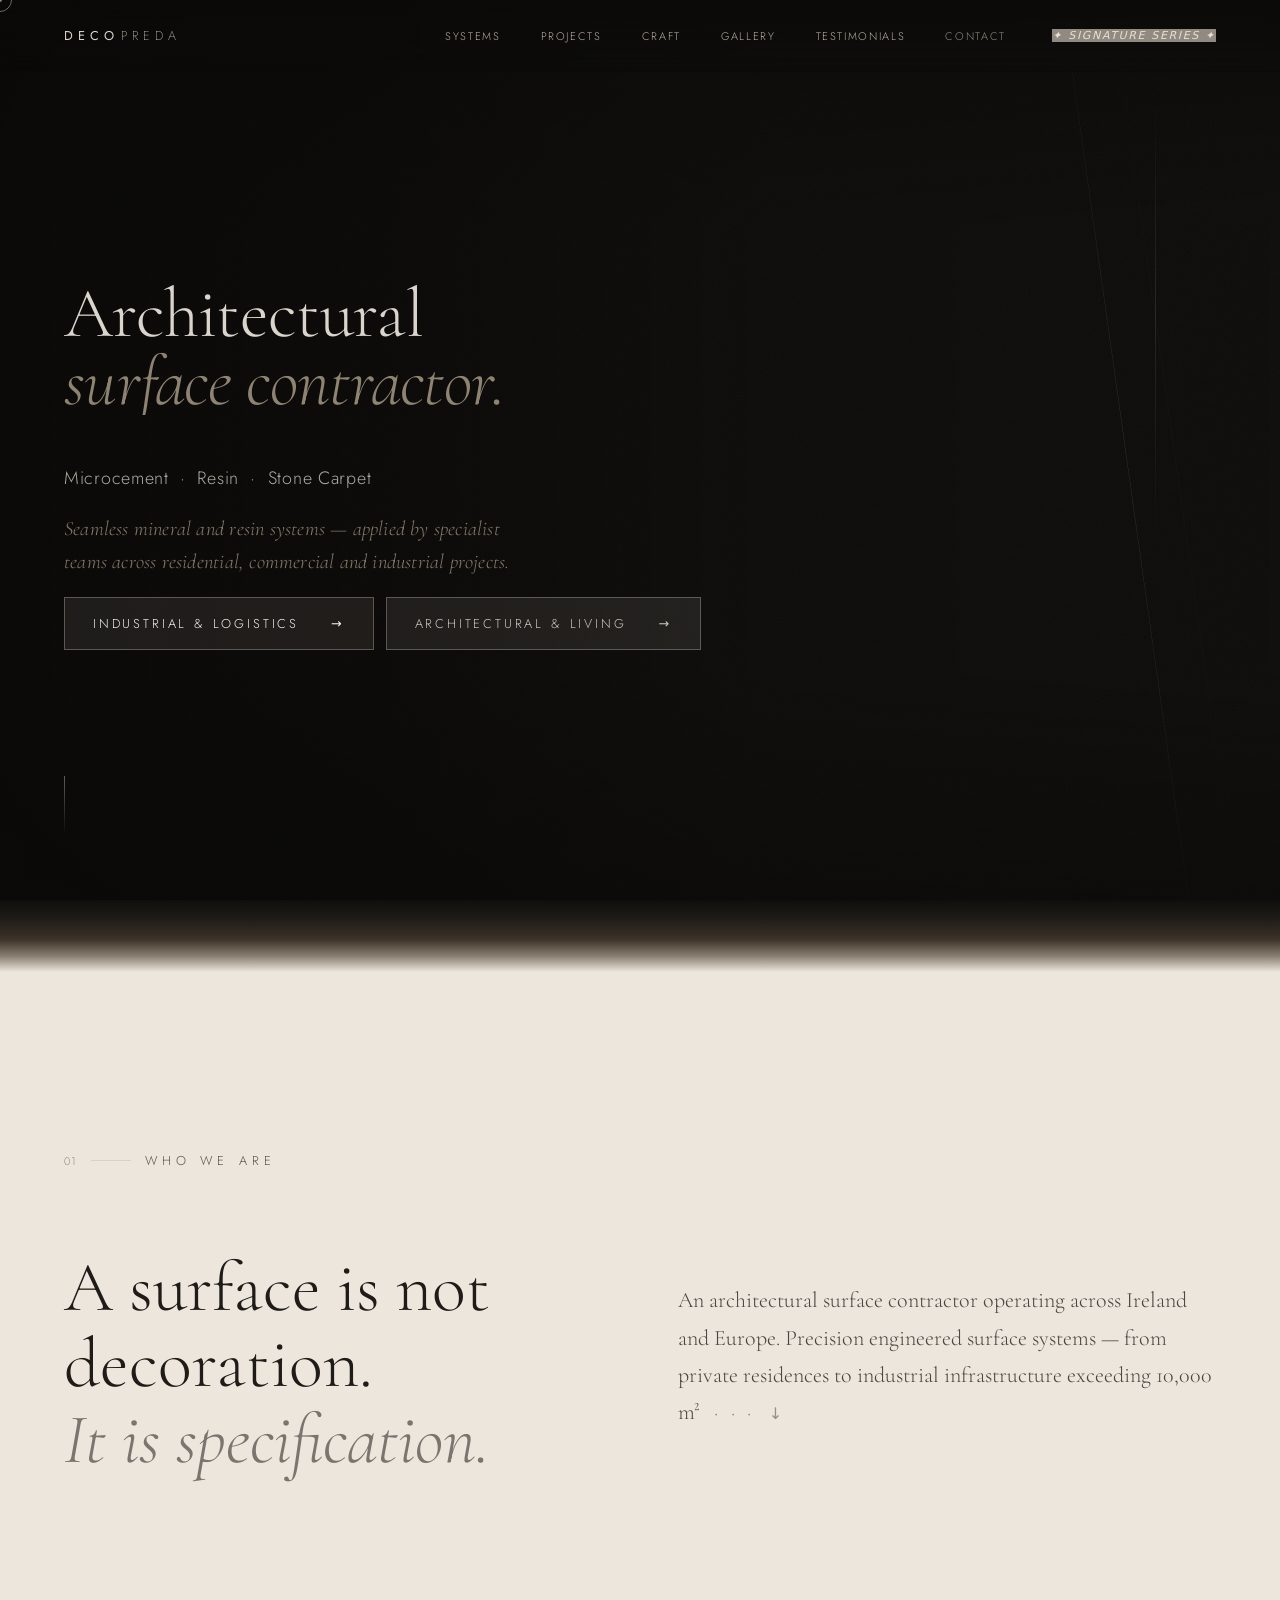
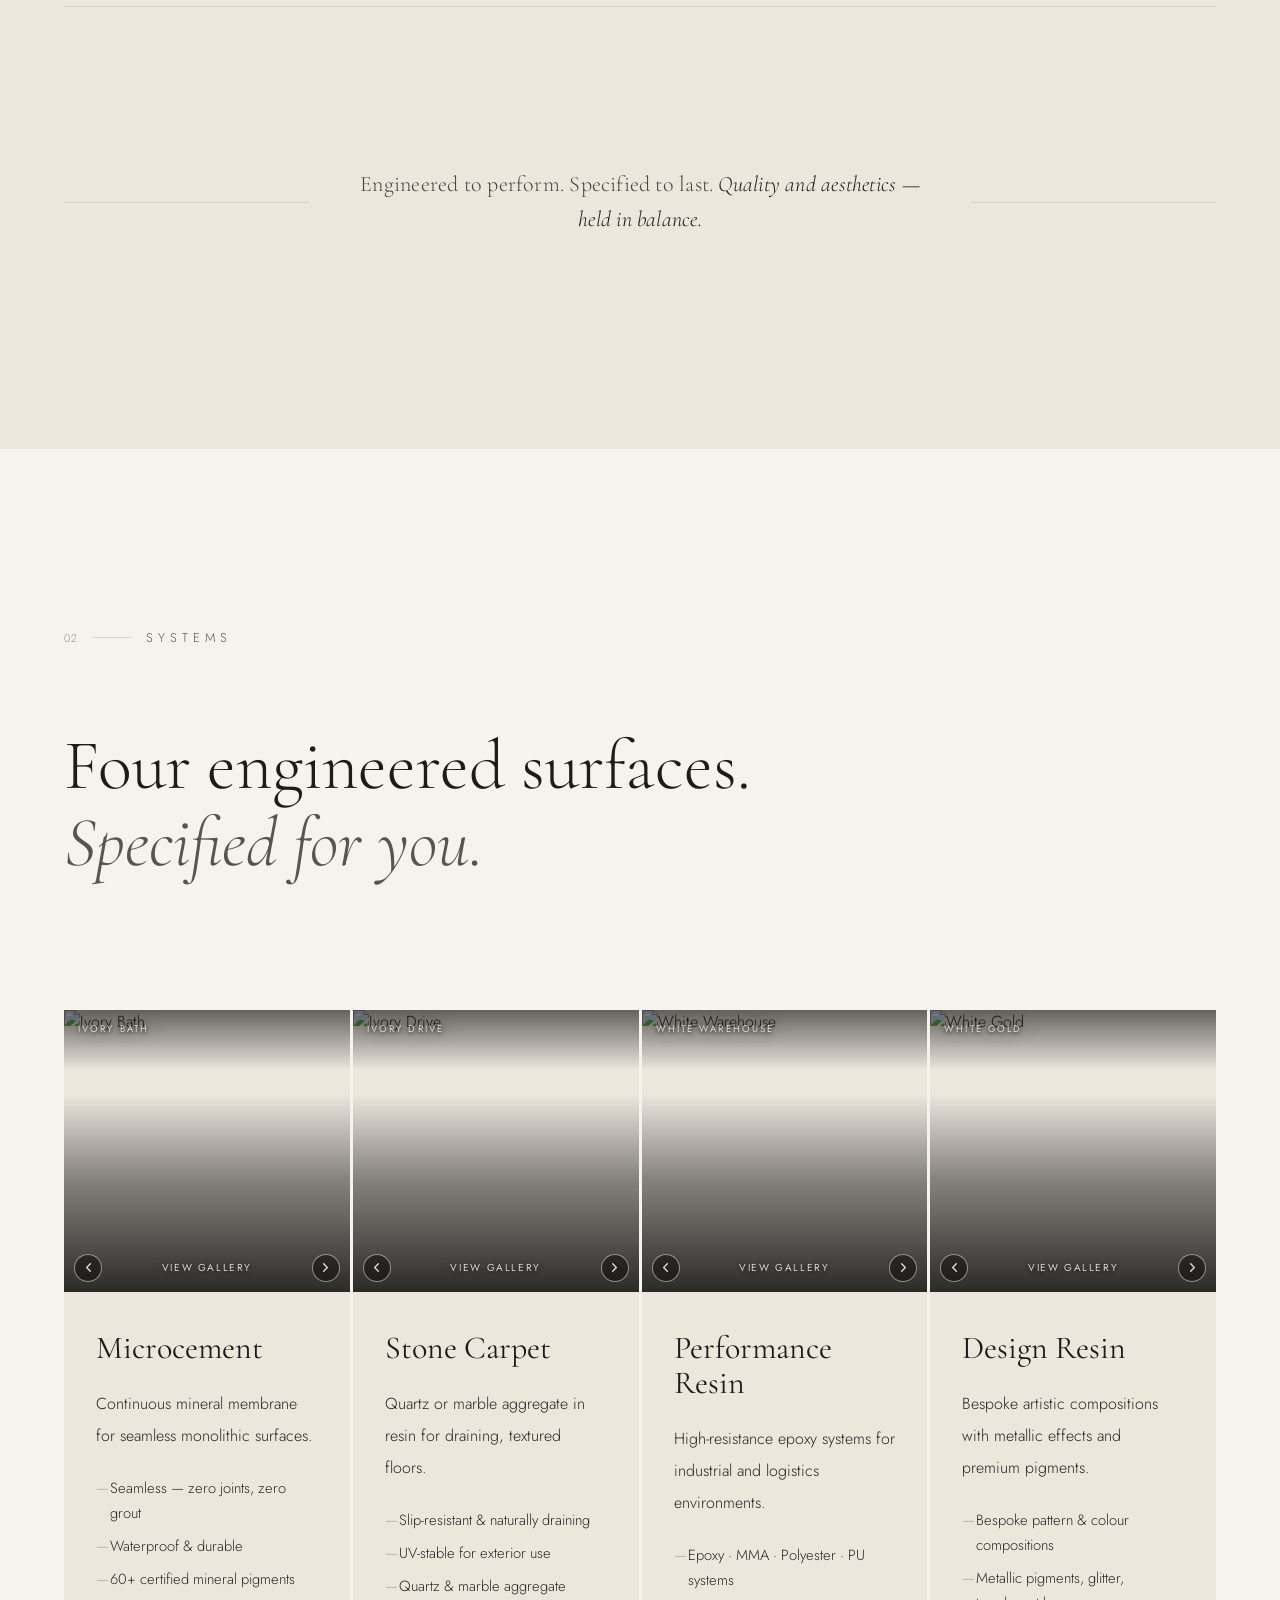
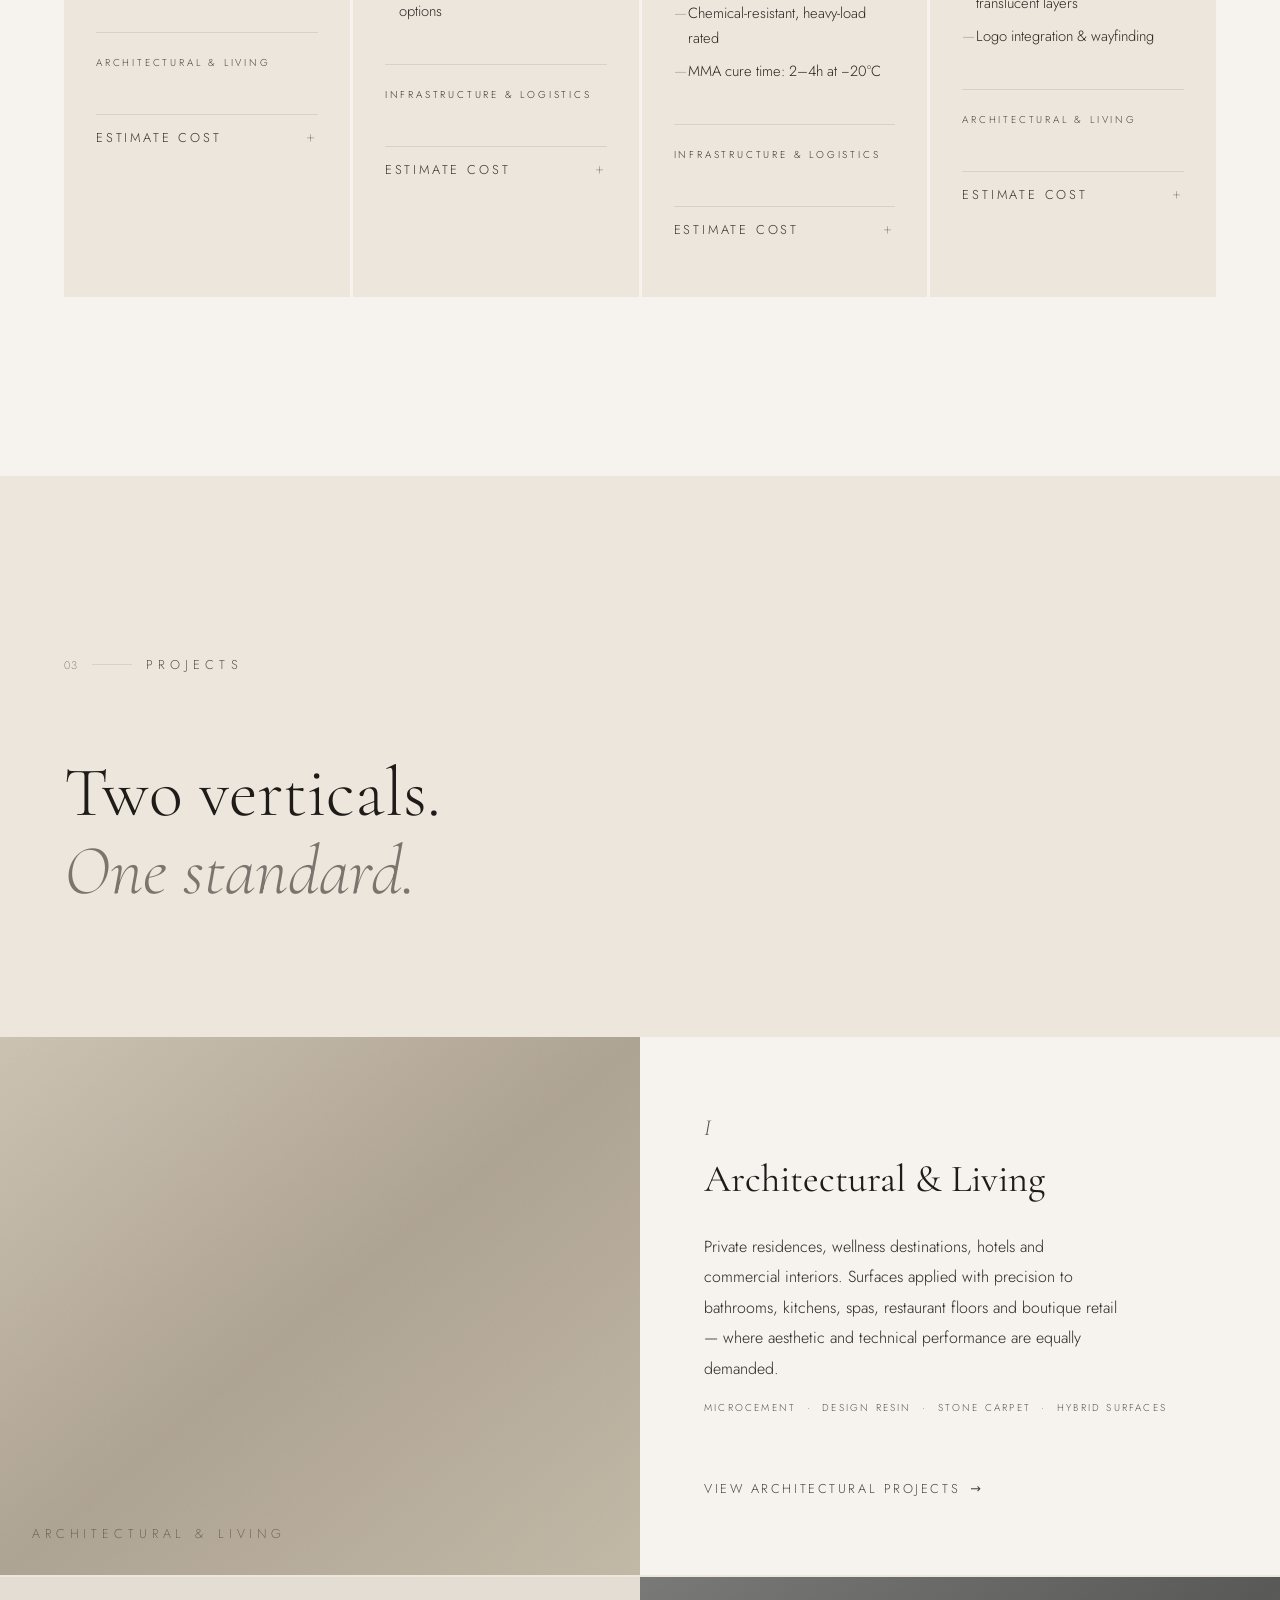
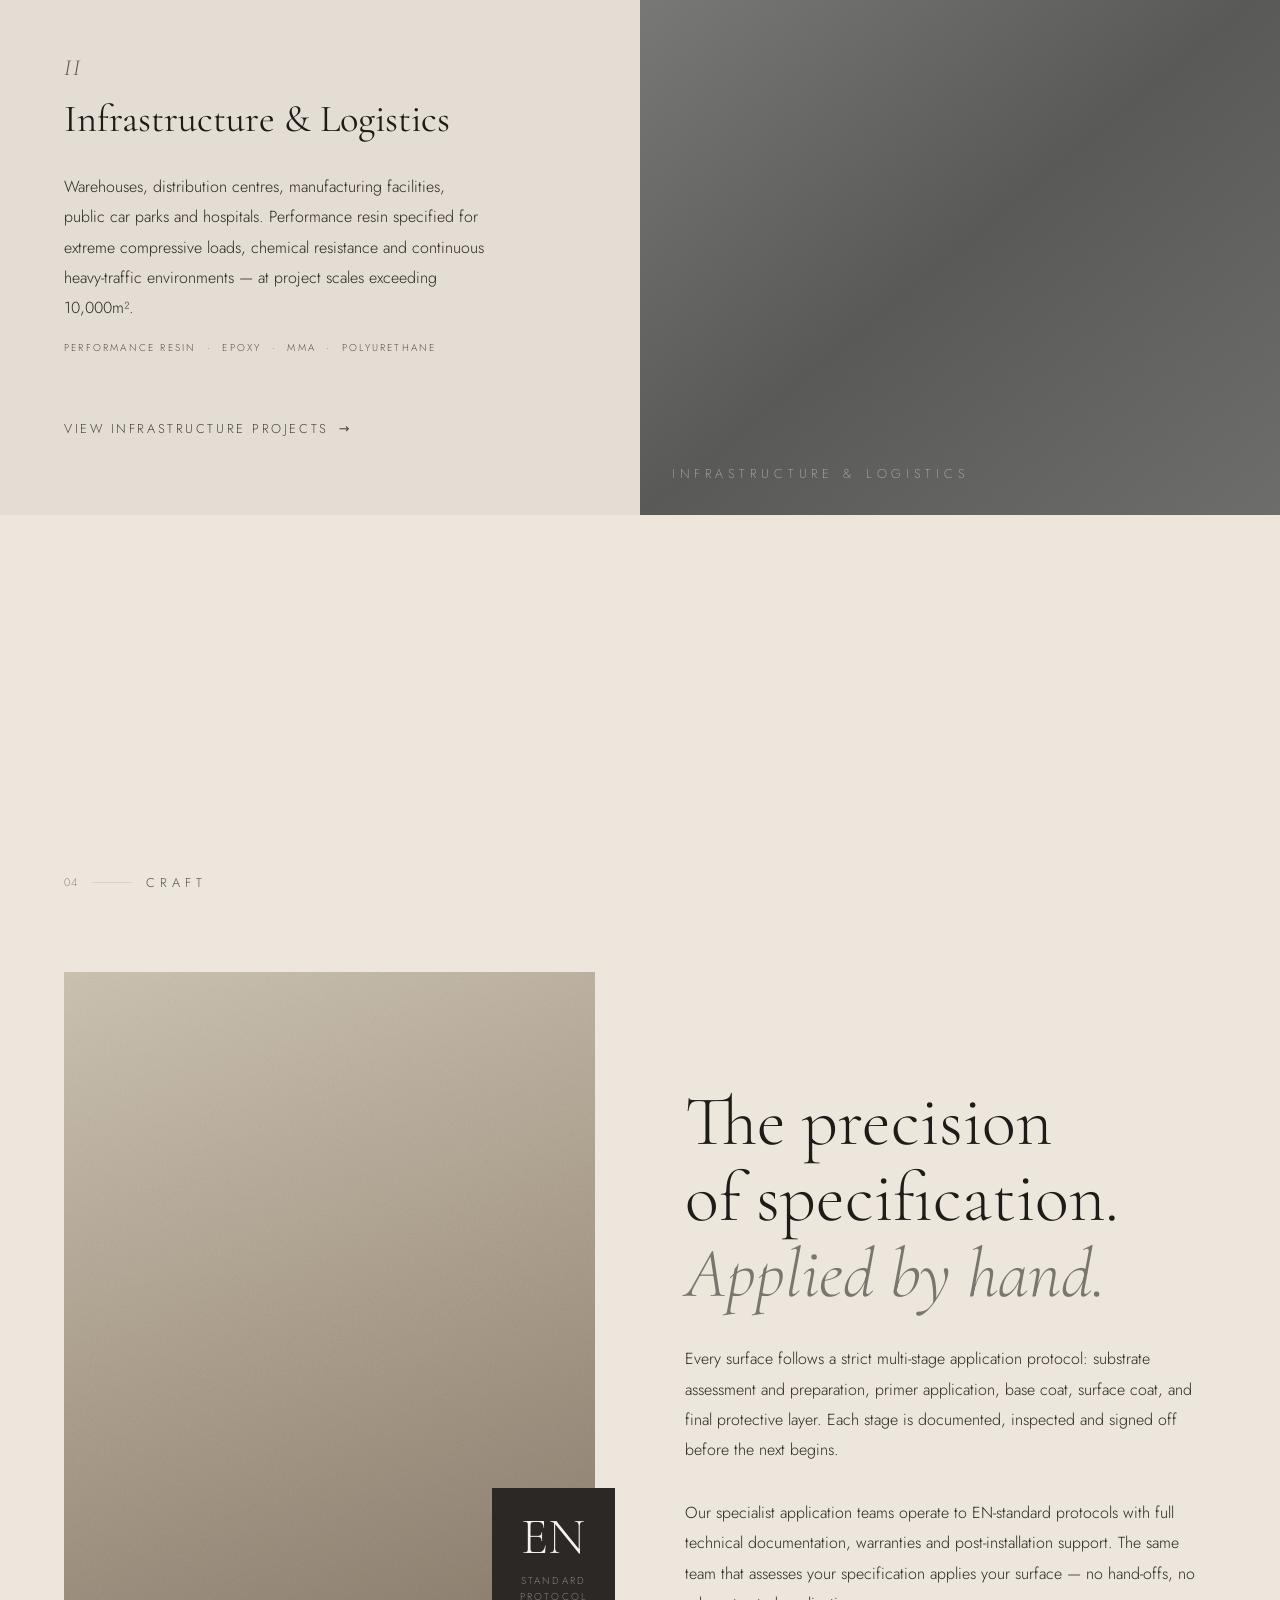
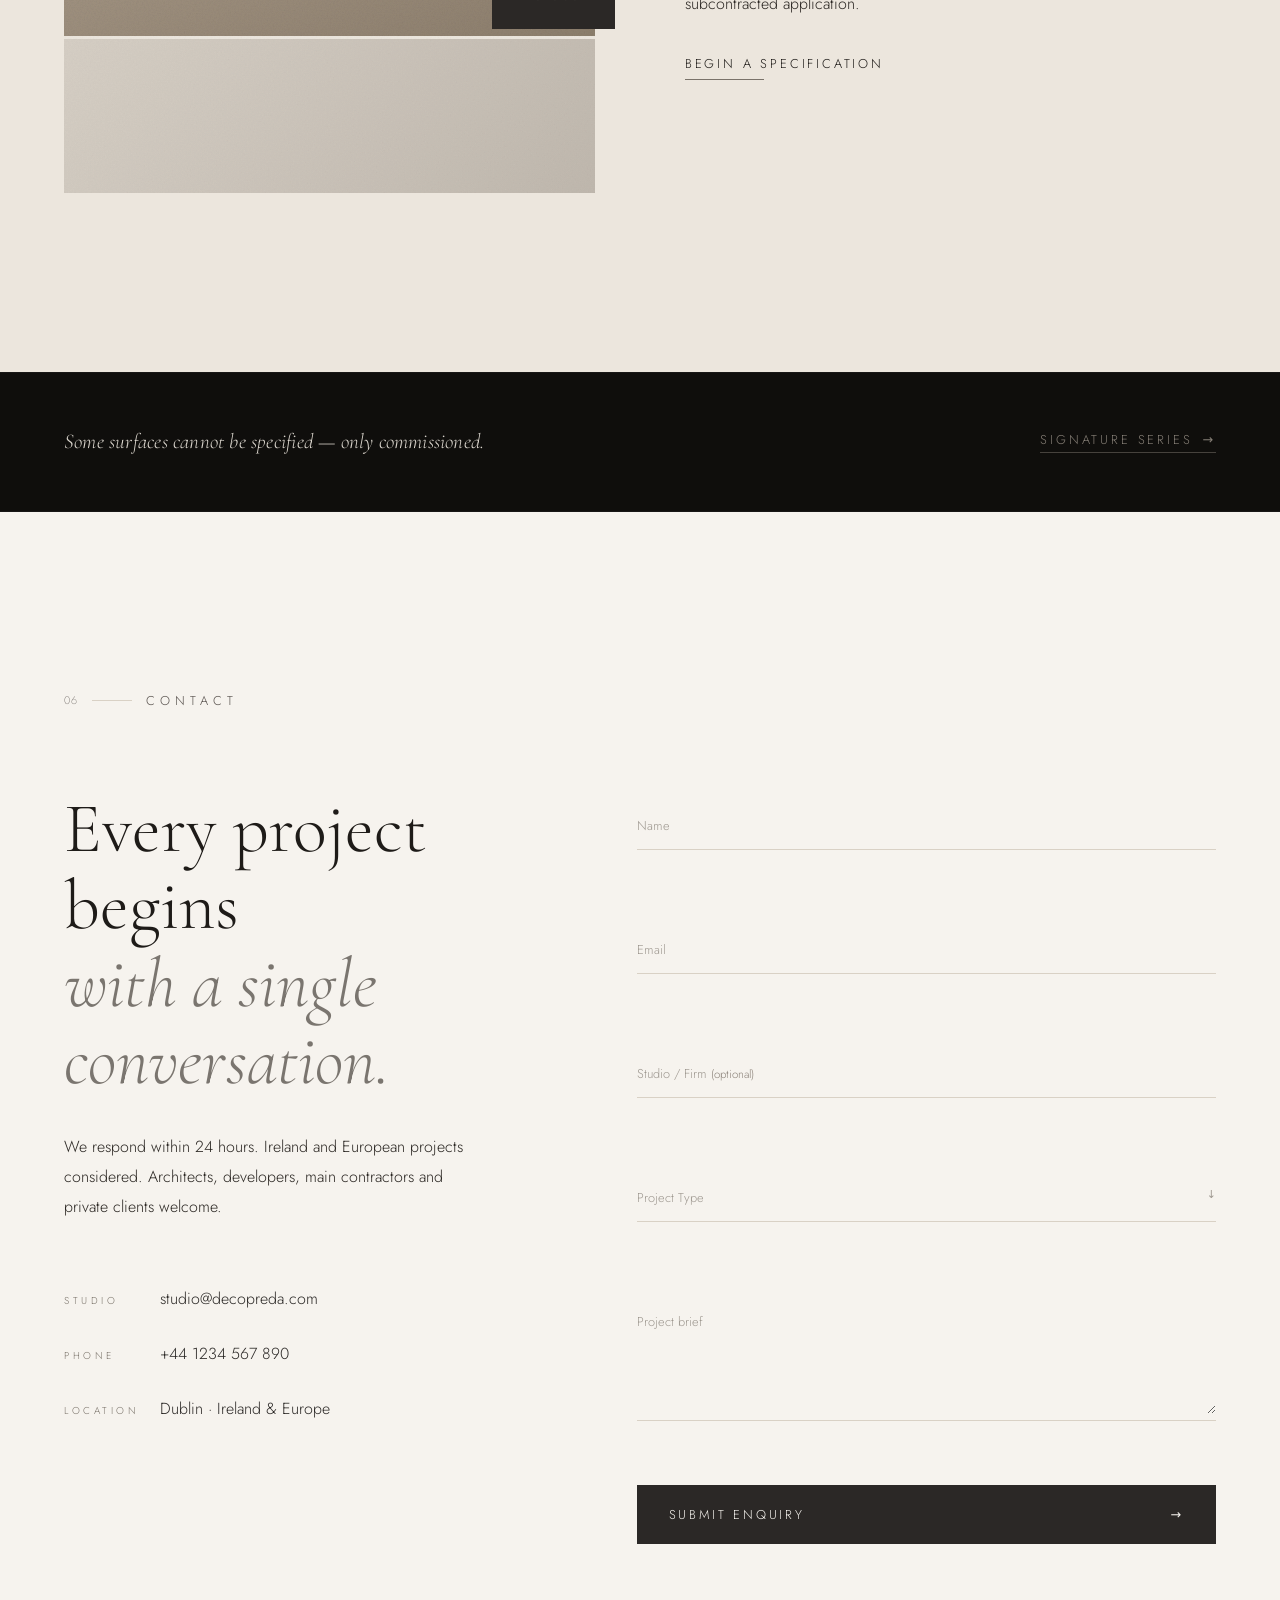
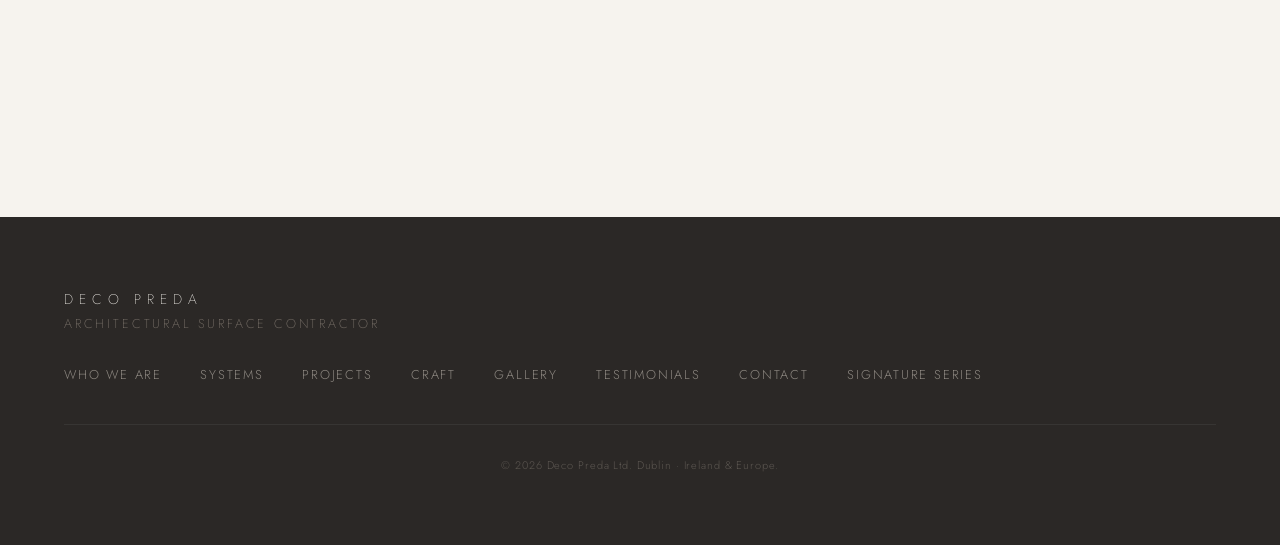
==== commit 9d0f3ac1: "Update index.html" ====
--- a/index.html
+++ b/index.html
@@ -35,24 +35,30 @@
     </div>
   </div>
 
-  <!-- ══ NAV — Contact penultimul, Signature ultimul ══ -->
+  <!-- ══ NAV ══ -->
   <nav class="nav" id="nav" aria-label="Primary">
     <a href="#who-we-are" class="nav__wordmark" aria-label="Deco Preda — Who We Are">
       DECO<span class="nav__wordmark-thin">PREDA</span>
     </a>
-    <button class="nav__burger" id="navBurger" aria-label="Open menu" aria-expanded="false" aria-controls="navPanel">
-      <span></span><span></span>
+   <button class="nav__burger" id="navBurger" aria-label="Open menu" aria-expanded="false" aria-controls="navPanel">
+      <span class="nav__burger-line"></span>
+      <span class="nav__burger-line"></span>
+      <span class="nav__burger-line"></span>
     </button>
     <div class="nav__panel" id="navPanel" aria-hidden="true">
-      <a href="#systems"              class="nav__item" data-cursor="link">Systems</a>
-      <a href="#projects"             class="nav__item" data-cursor="link">Projects</a>
-      <a href="#craft"                class="nav__item" data-cursor="link">Craft</a>
-      <a href="gallery.html"          class="nav__item" data-cursor="link">Gallery</a>
-      <a href="testimonials.html"     class="nav__item" data-cursor="link">Testimonials</a>
-      <a href="#contact"              class="nav__item nav__item--contact" data-cursor="link">Contact</a>
-      <a href="signature-series.html" class="nav__item nav__item--sig" data-cursor="link" aria-label="Signature Series — exclusive commissions only">Signature Series</a>
+      <div class="menu-scroll" id="menuScroll">
+        <a href="#systems"              class="nav__item" data-cursor="link">Systems</a>
+        <a href="#projects"             class="nav__item" data-cursor="link">Projects</a>
+        <a href="#craft"                class="nav__item" data-cursor="link">Craft</a>
+        <a href="gallery.html"          class="nav__item" data-cursor="link">Gallery</a>
+        <a href="testimonials.html"     class="nav__item" data-cursor="link">Testimonials</a>
+        <a href="#contact"              class="nav__item nav__item--contact" data-cursor="link">Contact</a>
+        <a href="signature-series.html" class="nav__item nav__item--sig" data-cursor="link">✦ Signature Series ✦</a>
+      </div>
     </div>
   </nav>
+
+  <div class="nav__backdrop" id="navBackdrop" aria-hidden="true"></div>
 
   <main>
 
--- a/style.css
+++ b/style.css
@@ -353,7 +353,6 @@
   border-color: var(--ink);
   color: var(--ivory);
 }
-
 .nav__burger {
   display: none;
   flex-direction: column;
@@ -1108,6 +1107,7 @@
   display: grid;
   grid-template-columns: repeat(4, 1fr);
   gap: 3px;
+  position: relative;
 }
 
 .systems__panels.filtered-2 {
@@ -1199,69 +1199,65 @@
 .pcs__foot {
   position: absolute;
   bottom: 0; left: 0; right: 0;
-  z-index: 3;
+  height: 48px;
+  display: flex !important;
+  flex-direction: row !important;
+  align-items: center;
+  justify-content: space-between;
+  padding: 0 10px;
+  gap: 0;
+  background: transparent !important;
+  z-index: 4;
+  pointer-events: none;
+}
+.pcs__foot > * { pointer-events: auto; }
+
+.pcs__explore {
+  flex: 1 !important;
+  display: block !important;
+  text-align: center;
+  font-family: var(--sans);
+  font-size: 0.63rem;
+  font-weight: 400;
+  letter-spacing: 0.16em;
+  text-transform: uppercase;
+  color: rgba(236,230,221,0.92) !important;
+  text-decoration: none;
+  text-shadow: 0 1px 4px rgba(0,0,0,0.6);
+  transition: color 0.2s;
+  white-space: nowrap;
+  padding-bottom: 0 !important;
+}
+.pcs__explore:hover { color: #fff !important; }
+.pcs__explore::after { display: none !important; }
+.pcs__nav-row { display: none !important; }
+
+.pcs__arrow {
+  width: 28px !important;
+  height: 28px !important;
+  border-radius: 50%;
+  border: 0.5px solid rgba(236,230,221,0.55) !important;
+  background: rgba(10,9,8,0.50) !important;
+  color: rgba(236,230,221,0.95) !important;
   display: flex;
-  flex-direction: column;
-  align-items: center;
-  gap: 8px;
-  padding: 32px 0 12px;
-  background: linear-gradient(to top, rgba(236,230,221,0.82) 0%, transparent 100%);
-  pointer-events: none;
-}
-
-.pcs__explore {
-  display: inline-block;
-  position: relative;
-  font-family: var(--sans);
-  font-weight: 300;
-  font-size: 9px;
-  letter-spacing: 0.32em;
-  text-transform: uppercase;
-  color: var(--ink);
-  text-decoration: none;
-  padding-bottom: 2px;
-  pointer-events: all;
-  cursor: none;
-}
-
-.pcs__explore::after {
-  content: '';
-  position: absolute;
-  bottom: 0; left: 0;
-  width: 0; height: 1px;
-  background: var(--ink);
-  transition: width 0.4s cubic-bezier(0.22, 1, 0.36, 1);
-}
-
-.pcs__explore:hover::after { width: 100%; }
-
-.pcs__nav-row {
-  width: 100%;
-  display: flex;
-  align-items: center;
-  justify-content: space-between;
-  padding: 0 12px;
-  box-sizing: border-box;
-  pointer-events: all;
-}
-
-.pcs__arrow {
-  width: 20px; height: 20px;
-  display: flex;
   align-items: center;
   justify-content: center;
-  background: transparent;
-  border: none;
-  color: var(--ink);
-  opacity: 0.25;
-  transition: opacity var(--dur-fast);
-  cursor: none;
+  cursor: pointer;
+  opacity: 1 !important;
+  transition: background 0.2s, border-color 0.2s;
   padding: 0;
   flex-shrink: 0;
-  pointer-events: all;
-}
-
-.pcs__arrow:hover { opacity: 1; }
+}
+.pcs__arrow:hover {
+  background: rgba(236,230,221,0.20) !important;
+  border-color: rgba(236,230,221,1) !important;
+}
+.pcs__arrow svg {
+  width: 11px; height: 11px;
+  stroke: currentColor; stroke-width: 1.5;
+  fill: none; stroke-linecap: round; stroke-linejoin: round;
+  display: block;
+}
 
 .pcs__dots {
   display: flex;
@@ -1313,14 +1309,14 @@
   font-family: var(--serif);
   font-weight: 400;
   font-size: clamp(22px, 2.5vw, 32px);
-  color: var(--ink);
+  color: #1E1B18 !important;
   margin-bottom: clamp(16px, 1.8vw, 24px);
   line-height: 1.1;
 }
 
 .panel__desc {
   font-size: var(--t-base);
-  color: #4A4540;
+  color: #2A2622 !important;
   line-height: 2.0;
   margin-bottom: 1.5rem;
 }
@@ -1335,18 +1331,18 @@
 .panel__props li {
   font-family: var(--sans);
   font-weight: 300;
-  font-size: var(--t-sm);
-  color: #4A4540;
+  font-size: clamp(13px, 1.15vw, 15px) !important;
+  color: #2A2622 !important;
   padding-left: 14px;
   position: relative;
-  line-height: 1.6;
+  line-height: 1.7 !important;
 }
 
 .panel__props li::before {
   content: '—';
   position: absolute;
   left: 0;
-  color: var(--sand);
+  color: var(--taupe-d) !important;
   font-weight: 200;
 }
 
@@ -1360,10 +1356,10 @@
 .panel__domain-tag {
   font-family: var(--sans);
   font-weight: 300;
-  font-size: 9px;
-  letter-spacing: 0.22em;
-  text-transform: uppercase;
-  color: var(--stone-l);
+  font-size: 10px !important;
+  letter-spacing: 0.28em;
+  text-transform: uppercase;
+  color: #4A4540 !important;
 }
 
 .panel__domain-tag + .panel__domain-tag::before {
@@ -1371,7 +1367,7 @@
   color: var(--sand);
 }
 
-.panel__domain-tag--infra { color: var(--taupe-d); }
+.panel__domain-tag--infra { color: #3A3530 !important; }
 
 .panel__estimate-btn {
   display: flex;
@@ -1385,15 +1381,15 @@
   background: transparent;
   font-family: var(--sans);
   font-weight: 300;
-  font-size: var(--t-xs);
+  font-size: clamp(11px, 1vw, 13px) !important;
   letter-spacing: 0.22em;
   text-transform: uppercase;
-  color: var(--stone-l);
+  color: #3A3530 !important;
   transition: color var(--dur-mid) var(--ease);
   cursor: none;
 }
 
-.panel__estimate-btn:hover { color: var(--ink); }
+.panel__estimate-btn:hover { color: #1E1B18 !important; }
 
 .panel__estimate-icon {
   font-size: 16px;
@@ -1633,6 +1629,38 @@
   margin-top: 16px;
 }
 
+.pcalc__bespoke {
+  font-family: var(--serif);
+  font-style: italic;
+  font-weight: 300;
+  font-size: clamp(15px, 1.4vw, 18px);
+  color: var(--stone);
+  line-height: 1.7;
+  margin-bottom: clamp(16px, 2vw, 24px);
+  max-width: 360px;
+}
+
+.pcalc__bespoke-cta {
+  display: inline-flex;
+  align-items: center;
+  gap: 8px;
+  font-family: var(--sans);
+  font-weight: 300;
+  font-size: var(--t-xs);
+  letter-spacing: 0.22em;
+  text-transform: uppercase;
+  color: var(--ink);
+  text-decoration: none;
+  border-bottom: 1px solid var(--sand);
+  padding-bottom: 4px;
+  transition: border-color var(--dur-mid), color var(--dur-mid);
+}
+
+.pcalc__bespoke-cta:hover {
+  color: var(--stone);
+  border-bottom-color: var(--taupe-d);
+}
+
 @media (max-width: 500px) {
   .pcalc__inputs { grid-template-columns: 1fr; }
 }
@@ -1651,7 +1679,7 @@
   font-weight: 300;
   font-size: var(--t-h2);
   line-height: 1.1;
-  color: var(--ink);
+  color: #1E1B18 !important;
   margin-bottom: var(--s-xl);
   max-width: 600px;
 }
@@ -1731,9 +1759,10 @@
 .project-row--inv .project-row__text { background: var(--ivory-3); }
 
 .project-row__num {
-  font-family: var(--serif);
-  font-size: 13px;
-  color: var(--taupe);
+  font-family: var(--serif) !important;
+  font-style: italic;
+  font-size: clamp(18px, 1.8vw, 24px) !important;
+  color: #5A5450 !important;
   letter-spacing: 0.08em;
   display: block;
   margin-bottom: var(--s-sm);
@@ -1744,12 +1773,8 @@
   font-weight: 400;
   font-size: var(--t-h3);
   line-height: 1.1;
-  color: var(--ink);
+  color: #1E1B18 !important;
   margin-bottom: var(--s-md);
-}
-
-.project-row__body {
-  color: #3A3530;
 }
 
 .project-row__img--infra .project-row__caption {
@@ -1762,7 +1787,7 @@
 
 .project-row__body {
   font-size: var(--t-base);
-  color: #2e2b26;
+  color: #2A2622 !important;
   line-height: 1.9;
   max-width: 420px;
   margin-bottom: var(--s-sm);
@@ -1771,22 +1796,32 @@
 .project-row__systems {
   font-family: var(--sans);
   font-weight: 300;
-  font-size: 9px;
-  letter-spacing: 0.25em;
-  text-transform: uppercase;
-  color: var(--stone-l);
+  font-size: 10px !important;
+  letter-spacing: 0.22em;
+  text-transform: uppercase;
+  color: #5A5450 !important;
   margin-bottom: var(--s-md);
 }
 
 @media (max-width: 900px) {
+  .project-row__img { display: none; }
   .project-row,
   .project-row--inv {
     grid-template-columns: 1fr;
     direction: ltr;
     min-height: auto;
   }
-  .project-row__img { height: 280px; }
-  .project-row__text { padding: var(--s-lg) var(--gut); }
+  .project-row__text {
+    padding: clamp(32px,6vw,48px) var(--gut);
+    border-left: 2px solid var(--sand);
+  }
+  .project-row--inv .project-row__text {
+    border-left: 2px solid var(--taupe-d);
+  }
+}
+@media (min-width: 901px) {
+  .project-row { min-height: clamp(260px, 28vw, 380px); }
+  .project-row__img { height: 100%; }
 }
 
 
@@ -1864,7 +1899,7 @@
   font-weight: 300;
   font-size: var(--t-h2);
   line-height: 1.08;
-  color: var(--ink);
+  color: #1E1B18 !important;
   margin-bottom: var(--s-md);
 }
 
@@ -1872,7 +1907,7 @@
 
 .craft__p {
   font-size: var(--t-base);
-  color: #4A4540;
+  color: #2A2622 !important;
   line-height: 1.9;
   margin-bottom: var(--s-md);
   max-width: 520px;
@@ -1995,7 +2030,7 @@
   font-weight: 300;
   font-size: var(--t-h2);
   line-height: 1.1;
-  color: var(--ink);
+  color: #1E1B18 !important;
   margin-bottom: var(--s-md);
 }
 
@@ -2003,7 +2038,7 @@
 
 .commission__body {
   font-size: var(--t-base);
-  color: #4A4540;
+  color: #2A2622 !important;
   line-height: 1.9;
   max-width: 400px;
   margin-bottom: var(--s-lg);
@@ -2196,11 +2231,11 @@
   font-size: var(--t-xs);
   letter-spacing: 0.14em;
   text-transform: uppercase;
-  color: var(--stone);
+  color: rgba(158, 152, 144, 0.85) !important;
   transition: color var(--dur-fast);
 }
 
-.foot__nav a:hover { color: var(--sand); }
+.foot__nav a:hover { color: var(--sand) !important; }
 
 .foot__copy {
   width: 100%;
@@ -2224,63 +2259,34 @@
   .commission__grid { grid-template-columns: 1fr; gap: var(--s-lg); }
   .craft__visual { max-width: 560px; }
   .craft__plaque { right: 0; }
-}
-
-
-/* ──────────────────────────────────────────
-   23. RESPONSIVE — mobile <= 900px
-────────────────────────────────────────── */
-@media (max-width: 900px) {
-
-  .nav__burger { display: flex; }
-
-  .nav__panel {
-    display: none;
-    position: fixed;
-    inset: 0;
-    top: var(--nav-h);
-    background: var(--ivory-2);
-    flex-direction: column;
-    align-items: flex-start;
-    padding: var(--s-lg) var(--gut);
-    gap: var(--s-md);
-    z-index: 999;
-    border-top: 1px solid var(--sand);
+  .who__accordion { grid-template-columns: 1fr; }
+  .who__accord-header { position: static; }
+}
+
+/* ──────────────────────────────────────────
+   23. RESPONSIVE — desktop nav (901px–1200px)
+────────────────────────────────────────── */
+.nav__burger { display: none; }
+
+@media (max-width: 1200px) {
+  .nav__panel { gap: clamp(16px, 2vw, 28px); }
+  .nav__item--sig {
+    font-size: 12.5px !important;
+    padding: 6px 14px !important;
   }
-
-  .nav__panel.open {
-    display: flex;
-    position: fixed;
-    inset: 0;
-    top: var(--nav-h);
-    background: var(--ivory-2);
-    flex-direction: column;
-    align-items: flex-start;
-    padding: var(--s-lg) var(--gut);
-    gap: var(--s-md);
-    z-index: 999;
-    border-top: 1px solid var(--sand);
-    overflow-y: auto;
+}
+
+@media (max-width: 1024px) and (min-width: 901px) {
+  .nav__panel { gap: 14px; }
+  .nav__item {
+    font-size: 10px;
+    letter-spacing: 0.14em;
   }
-
-  .nav__item {
-    font-family: var(--serif);
-    font-size: clamp(28px, 7vw, 48px);
-    font-weight: 300;
-    letter-spacing: 0.02em;
-    text-transform: none;
-    color: var(--ink);
+  .nav__item--sig {
+    font-size: 12px !important;
+    padding: 5px 12px !important;
+    margin-left: 4px;
   }
-
-  .nav__item--cta {
-    border: none; padding: 0;
-    font-family: var(--serif);
-    font-size: clamp(28px, 7vw, 48px);
-    color: var(--taupe-d);
-  }
-
-  .nav__item--cta:hover { background: none; color: var(--ink); }
-  .nav__item::after { display: none; }
 }
 
 
@@ -2298,6 +2304,24 @@
   .stats { grid-template-columns: 1fr 1fr; }
   .foot__inner { flex-direction: column; align-items: flex-start; }
   .foot__nav { flex-wrap: wrap; gap: var(--s-sm); }
+
+  .intro__content {
+    padding-bottom: clamp(100px, 22vw, 140px);
+    display: flex;
+    flex-direction: column;
+  }
+  .intro__actions {
+    position: relative !important;
+    bottom: auto !important;
+    left: auto !important;
+    margin-top: clamp(24px, 6vw, 40px);
+    flex-direction: column;
+    align-items: flex-start;
+    gap: var(--s-sm);
+    width: 100%;
+  }
+  .btn-sector { width: 100%; justify-content: space-between; }
+  .intro__scroll { display: none; }
 }
 
 
@@ -2414,7 +2438,10 @@
   .intro__scene { animation: none; }
 }
 
-/* ── Brand Statement ── */
+
+/* ──────────────────────────────────────────
+   27. BRAND STATEMENT
+────────────────────────────────────────── */
 .brand-statement {
   display: flex;
   align-items: center;
@@ -2434,7 +2461,7 @@
   font-weight: 300;
   font-style: normal;
   font-size: clamp(16px, 1.8vw, 22px);
-  color: var(--stone);
+  color: #4A4540 !important;
   line-height: 1.6;
   text-align: center;
   max-width: 560px;
@@ -2444,7 +2471,7 @@
 
 .brand-statement__q em {
   font-style: italic;
-  color: var(--ink);
+  color: #1E1B18 !important;
 }
 
 @media (max-width: 700px) {
@@ -2455,30 +2482,10 @@
   .brand-statement__rule { width: 60px; flex: none; }
 }
 
-.intro__tagline {
-  font-family: var(--sans);
-  font-weight: 300;
-  font-size: clamp(14px, 1.4vw, 18px);
-  color: rgba(236, 230, 221, 0.72);
-  letter-spacing: 0.04em;
-  line-height: 1.7;
-  max-width: 480px;
-  margin-top: clamp(16px, 2vw, 24px);
-}
-
-.intro__desc {
-  font-family: var(--serif);
-  font-weight: 300;
-  font-style: italic;
-  font-size: clamp(16px, 1.6vw, 22px);
-  color: rgba(214, 196, 170, 0.60);
-  letter-spacing: 0.01em;
-  line-height: 1.6;
-  max-width: 460px;
-  margin-top: clamp(12px, 1.5vw, 20px);
-}
-
-/* ── Navbar backdrop ── */
+
+/* ──────────────────────────────────────────
+   28. NAV backdrop + on-dark gradient
+────────────────────────────────────────── */
 .nav {
   background: linear-gradient(
     to bottom,
@@ -2496,7 +2503,16 @@
   -webkit-backdrop-filter: blur(20px);
 }
 
-/* ══ SECTOR BUTTONS ══ */
+/* Wordmark hover */
+.nav__wordmark {
+  transition: opacity var(--dur-fast);
+}
+.nav__wordmark:hover { opacity: 0.70; }
+
+
+/* ──────────────────────────────────────────
+   29. SECTOR BUTTONS
+────────────────────────────────────────── */
 .intro__actions {
   display: flex;
   flex-wrap: wrap;
@@ -2569,11 +2585,10 @@
 .btn-sector__arrow { transition: transform var(--dur-mid) var(--ease); }
 .btn-sector:hover .btn-sector__arrow { transform: translateX(5px); }
 
-@media (max-width: 600px) {
-  .btn-sector { min-width: 100%; gap: 16px; }
-}
-
-/* ══ SYSTEMS FILTER ══ */
+
+/* ──────────────────────────────────────────
+   30. SYSTEMS FILTER + MORE + VEIL
+────────────────────────────────────────── */
 .panel[data-domain] {
   transition: opacity 0.5s var(--ease),
               transform 0.5s var(--ease),
@@ -2581,13 +2596,13 @@
 }
 
 .panel.is-hidden {
+  display: none !important;
+  visibility: hidden !important;
   opacity: 0;
   pointer-events: none;
   transform: translateY(8px);
-  display: none;
-}
-
-/* ══ SYSTEMS MORE ══ */
+}
+
 .systems__more {
   max-width: var(--max);
   margin-inline: auto;
@@ -2638,46 +2653,6 @@
 .systems__more-panel.open { max-height: 3000px; }
 .systems__more-panel .systems__panels { padding-inline: 0; padding-top: var(--s-lg); }
 
-/* ══ SYSTEMS FILTER ══ */
-.panel.is-hidden {
-  display: none !important;
-  visibility: hidden !important;
-}
-
-/* ══ BESPOKE PRICING ══ */
-.pcalc__bespoke {
-  font-family: var(--serif);
-  font-style: italic;
-  font-weight: 300;
-  font-size: clamp(15px, 1.4vw, 18px);
-  color: var(--stone);
-  line-height: 1.7;
-  margin-bottom: clamp(16px, 2vw, 24px);
-  max-width: 360px;
-}
-
-.pcalc__bespoke-cta {
-  display: inline-flex;
-  align-items: center;
-  gap: 8px;
-  font-family: var(--sans);
-  font-weight: 300;
-  font-size: var(--t-xs);
-  letter-spacing: 0.22em;
-  text-transform: uppercase;
-  color: var(--ink);
-  text-decoration: none;
-  border-bottom: 1px solid var(--sand);
-  padding-bottom: 4px;
-  transition: border-color var(--dur-mid), color var(--dur-mid);
-}
-
-.pcalc__bespoke-cta:hover {
-  color: var(--stone);
-  border-bottom-color: var(--taupe-d);
-}
-
-/* ══ SYSTEMS VEIL ══ */
 .systems__veil-zone { display: contents; }
 
 .panel.is-veiled {
@@ -2697,7 +2672,7 @@
 
 .systems__seal {
   position: absolute;
-  top: 50%;
+  top: clamp(90px, 10vw, 150px) !important;
   left: 50%;
   transform: translate(-50%, -50%);
   z-index: 10;
@@ -2714,18 +2689,18 @@
   display: inline-flex;
   align-items: center;
   justify-content: space-between;
-  gap: 32px;
-  padding: 16px 28px;
+  gap: 20px !important;
+  padding: 13px 22px !important;
   background: rgba(231, 224, 215, 0.82);
   border: 1px solid rgba(164, 154, 134, 0.5);
   color: var(--ink);
   font-family: var(--sans);
   font-weight: 300;
-  font-size: var(--t-xs);
-  letter-spacing: 0.22em;
+  font-size: 10px !important;
+  letter-spacing: 0.26em !important;
   text-transform: uppercase;
   cursor: none;
-  min-width: 280px;
+  min-width: 230px !important;
   backdrop-filter: blur(8px);
   -webkit-backdrop-filter: blur(8px);
   box-shadow: 0 4px 24px rgba(43,40,38,0.08);
@@ -2796,17 +2771,10 @@
   margin-inline: auto;
 }
 
-.panel.is-hidden { display: none !important; }
-
-/* ════════════════════════════════════════════════════════════
-   DECO PREDA — FIXES v2
-   Toate corecțiile de contrast, lizibilitate și layout
-   ════════════════════════════════════════════════════════════ */
-
-/* ══════════════════════════════════════════
-   CAROUSEL — voal + label + footer row
-══════════════════════════════════════════ */
-
+
+/* ──────────────────────────────────────────
+   31. CAROUSEL slides — voal top + labels
+────────────────────────────────────────── */
 .pcs__track::after {
   content: '';
   position: absolute;
@@ -2821,7 +2789,20 @@
   z-index: 2;
 }
 
-/* Label imagine — titlu scurt din galerie */
+.pcs__slide::before {
+  content: '';
+  position: absolute;
+  top: 0; left: 0; right: 0;
+  height: 60px;
+  background: linear-gradient(
+    to bottom,
+    rgba(10, 9, 8, 0.60) 0%,
+    transparent 100%
+  );
+  z-index: 3;
+  pointer-events: none;
+}
+
 .pcs__system-label {
   position: absolute;
   top: 12px;
@@ -2832,277 +2813,72 @@
   letter-spacing: 0.22em;
   text-transform: uppercase;
   color: rgba(236,230,221,0.90);
-  text-shadow: 0 1px 6px rgba(0,0,0,0.75);
+  text-shadow:
+    0 1px 4px rgba(0,0,0,0.95),
+    0 0 16px rgba(0,0,0,0.70) !important;
   z-index: 4;
   pointer-events: none;
 }
 
-/* Footer carousel: ← View Gallery → */
-.pcs__foot {
-  position: absolute;
-  bottom: 0; left: 0; right: 0;
-  height: 48px;
-  display: flex !important;
-  flex-direction: row !important;
-  align-items: center;
-  justify-content: space-between;
-  padding: 0 10px;
-  gap: 0;
-  background: transparent !important;
-  z-index: 4;
-  pointer-events: none;
-}
-.pcs__foot > * { pointer-events: auto; }
-
-.pcs__arrow {
-  width: 28px !important;
-  height: 28px !important;
-  border-radius: 50%;
-  border: 0.5px solid rgba(236,230,221,0.55) !important;
-  background: rgba(10,9,8,0.50) !important;
-  color: rgba(236,230,221,0.95) !important;
-  display: flex;
-  align-items: center;
-  justify-content: center;
-  cursor: pointer;
-  opacity: 1 !important;
-  transition: background 0.2s, border-color 0.2s;
-  padding: 0;
-  flex-shrink: 0;
-}
-.pcs__arrow:hover {
-  background: rgba(236,230,221,0.20) !important;
-  border-color: rgba(236,230,221,1) !important;
-}
-.pcs__arrow svg {
-  width: 11px; height: 11px;
-  stroke: currentColor; stroke-width: 1.5;
-  fill: none; stroke-linecap: round; stroke-linejoin: round;
-  display: block;
-}
-
-.pcs__explore {
-  flex: 1 !important;
-  display: block !important;
-  text-align: center;
-  font-family: var(--sans);
-  font-size: 0.63rem;
-  font-weight: 400;
-  letter-spacing: 0.16em;
-  text-transform: uppercase;
-  color: rgba(236,230,221,0.92) !important;
-  text-decoration: none;
-  text-shadow: 0 1px 4px rgba(0,0,0,0.6);
-  transition: color 0.2s;
-  white-space: nowrap;
-  padding-bottom: 0 !important;
-}
-.pcs__explore:hover { color: #fff !important; }
-.pcs__explore::after { display: none !important; }
-.pcs__nav-row { display: none !important; }
-
-/* ══════════════════════════════════════════
-   FIX 2 — PANEL PROPS: font mai mare
-══════════════════════════════════════════ */
-.panel__props li {
-  font-size: clamp(13px, 1.15vw, 15px) !important;
-  color: #2A2622 !important;
-  line-height: 1.7 !important;
-}
-.panel__props li::before {
-  color: var(--taupe-d) !important;
-}
-
-/* ══════════════════════════════════════════
-   FIX 3+4 — CONTRAST GENERAL pe fond deschis
-══════════════════════════════════════════ */
-
-/* Panel body */
-.panel__desc { color: #2A2622 !important; }
-.panel__name { color: #1E1B18 !important; }
-
-/* Domain tag — mai vizibil */
-.panel__domain-tag {
-  font-size: 10px !important;
-  letter-spacing: 0.28em;
-  color: #5A5450 !important;
-}
-.panel__domain-tag--infra { color: #3A3530 !important; }
-
-/* Estimate btn */
-.panel__estimate-btn {
-  color: #3A3530 !important;
-  font-size: clamp(11px, 1vw, 13px) !important;
-}
-.panel__estimate-btn:hover { color: #1E1B18 !important; }
-
-/* Who We Are */
+
+/* ──────────────────────────────────────────
+   32. WHO WE ARE — contrast
+────────────────────────────────────────── */
+.who__h { color: #1E1B18 !important; }
+.who__h em { font-style: italic; color: var(--stone); }
+.who__teaser-text { color: #4A4540 !important; }
 .who__p { color: #2A2622 !important; }
+.who__val-title { color: #1E1B18 !important; }
 .who__val-desc { color: #2A2622 !important; }
 .who__loc-desc { color: #2A2622 !important; }
-.who__val-title { color: #1E1B18 !important; }
-.who__h { color: #1E1B18 !important; }
-.who__teaser-text { color: #4A4540 !important; }
-
-/* Craft */
-.craft__p { color: #2A2622 !important; }
-.craft__h { color: #1E1B18 !important; }
-
-/* Projects */
-.project-row__body { color: #2A2622 !important; }
-.project-row__title { color: #1E1B18 !important; }
-.project-row__systems {
-  font-size: 10px !important;
-  letter-spacing: 0.22em;
-  color: #5A5450 !important;
-}
-
-/* Link arrows */
+
+@media (max-width: 900px) {
+  .who__aside-grid { grid-template-columns: 1fr; gap: var(--s-lg); }
+  .who__accord-header { align-items: flex-start; }
+  .who__values { grid-template-columns: 1fr 1fr; }
+}
+
+@media (max-width: 600px) {
+  .who__values { grid-template-columns: 1fr; }
+  .who__locations { flex-direction: column; gap: var(--s-md); }
+}
+
+
+/* ──────────────────────────────────────────
+   33. SECTION labels + misc contrast
+────────────────────────────────────────── */
+.section-label { color: #5A5450 !important; }
+.section-idx   { color: #5A5450 !important; }
+
 .link-arrow {
-  color: #4A4540 !important;
+  display: inline-flex;
+  align-items: center;
+  gap: 10px;
+  font-family: var(--sans);
+  font-weight: 300;
   font-size: clamp(11px, 1vw, 14px) !important;
   letter-spacing: 0.2em;
-}
-.link-arrow:hover { color: #1E1B18 !important; }
-
-/* Section labels & idx */
-.section-label { color: #5A5450 !important; }
-.section-idx   { color: #5A5450 !important; }
-
-/* Commission / Contact */
-.commission__body { color: #2A2622 !important; }
-.commission__h    { color: #1E1B18 !important; }
-
-/* Brand statement */
-.brand-statement__q { color: #4A4540 !important; }
-.brand-statement__q em { color: #1E1B18 !important; }
-
-/* Nav items pe fond light */
+  text-transform: uppercase;
+  color: #4A4540 !important;
+  transition: color var(--dur-fast), gap var(--dur-mid) var(--ease);
+  margin-top: var(--s-md);
+}
+.link-arrow::after { content: '→'; }
+.link-arrow:hover { color: #1E1B18 !important; gap: 16px; }
+
+.systems__h { color: #1E1B18 !important; }
+.systems__h em { color: #5A5450 !important; }
+
+.btn-line { color: #1E1B18 !important; }
+.btn-line:hover { color: #4A4540 !important; }
+
 .nav.on-light .nav__item { color: #3A3530 !important; }
 .nav.on-light .nav__item:hover { color: #1E1B18 !important; }
 
-/* Btn-line */
-.btn-line { color: #1E1B18 !important; }
-.btn-line:hover { color: #4A4540 !important; }
-
-/* Systems heading */
-.systems__h { color: #1E1B18 !important; }
-.systems__h em { color: #5A5450 !important; }
-
-/* ══════════════════════════════════════════
-   FIX 5 — PROJECTS: numere romane + contrast
-══════════════════════════════════════════ */
-.project-row__num {
-  font-family: var(--serif) !important;
-  font-style: italic;
-  font-size: clamp(18px, 1.8vw, 24px) !important;
-  color: #5A5450 !important;
-  letter-spacing: 0.08em;
-  margin-bottom: var(--s-sm);
-}
-
-/* ══════════════════════════════════════════
-   FIX 6 — NAV MOBIL: tot meniul vizibil
-══════════════════════════════════════════ */
-@media (max-width: 900px) {
-  .nav__panel {
-    display: none;
-    position: fixed;
-    top: var(--nav-h);
-    left: 0; right: 0; bottom: 0;
-    background: var(--ivory-2);
-    flex-direction: column;
-    align-items: flex-start;
-    padding: var(--s-lg) var(--gut);
-    gap: 0;
-    z-index: 999;
-    border-top: 1px solid var(--sand);
-    overflow-y: auto;
-    /* Tranziție */
-    opacity: 0;
-    transform: translateY(-8px);
-    transition: opacity 0.3s ease, transform 0.3s ease;
-    pointer-events: none;
-  }
-
-  .nav__panel.open {
-    display: flex !important;
-    opacity: 1 !important;
-    transform: translateY(0) !important;
-    pointer-events: all !important;
-  }
-
-  .nav__item {
-    font-family: var(--serif) !important;
-    font-size: clamp(24px, 6vw, 40px) !important;
-    font-weight: 300 !important;
-    letter-spacing: 0.02em !important;
-    text-transform: none !important;
-    color: #1E1B18 !important;
-    padding: 14px 0 !important;
-    border-bottom: 1px solid var(--sand) !important;
-    width: 100% !important;
-    display: block !important;
-    opacity: 1 !important;
-    visibility: visible !important;
-  }
-
-  .nav__item--cta {
-    border: none !important;
-    border-bottom: 1px solid var(--sand) !important;
-    padding: 14px 0 !important;
-    color: var(--taupe-d) !important;
-    background: transparent !important;
-  }
-  .nav__item--cta:hover { color: #1E1B18 !important; }
-  .nav__item::after { display: none !important; }
-}
-
-/* ══════════════════════════════════════════
-   HERO MOBIL — fix suprapunere butoane
-══════════════════════════════════════════ */
-@media (max-width: 600px) {
-  .intro__content {
-    padding-bottom: clamp(100px, 22vw, 140px);
-    display: flex;
-    flex-direction: column;
-  }
-  .intro__actions {
-    position: relative !important;
-    bottom: auto !important;
-    left: auto !important;
-    margin-top: clamp(24px, 6vw, 40px);
-    flex-direction: column;
-    align-items: flex-start;
-    gap: var(--s-sm);
-    width: 100%;
-  }
-  .btn-sector { width: 100%; justify-content: space-between; }
-  .intro__scroll { display: none; }
-}
-
-/* PROJECTS — imagini ascunse mobil */
-@media (max-width: 900px) {
-  .project-row__img { display: none; }
-  .project-row, .project-row--inv {
-    grid-template-columns: 1fr;
-    min-height: auto;
-    direction: ltr;
-  }
-  .project-row__text {
-    padding: clamp(32px,6vw,48px) var(--gut);
-    border-left: 2px solid var(--sand);
-  }
-  .project-row--inv .project-row__text {
-    border-left: 2px solid var(--taupe-d);
-  }
-}
-@media (min-width: 901px) {
-  .project-row { min-height: clamp(260px, 28vw, 380px); }
-  .project-row__img { height: 100%; }
-}
-
-/* SPACING MOBIL */
+
+/* ──────────────────────────────────────────
+   34. SPACING MOBIL
+────────────────────────────────────────── */
 @media (max-width: 700px) {
   .who, .systems, .projects, .craft, .sig-band, .commission {
     padding-block: clamp(56px, 10vw, 80px);
@@ -3111,129 +2887,33 @@
   .systems__h { margin-bottom: clamp(32px, 6vw, 48px); }
   .projects__h { margin-bottom: clamp(32px, 6vw, 48px); }
 }
-/* ════════════════════════════════════════════════════════════
-   DECO PREDA — style-additions.css
-   Adaugă aceste reguli la SFÂRȘITUL fișierului style.css
-   ─────────────────────────────────────────────────────────
-   Task 1  — .nav__item--sig: Signature Series exclusiv
-   Task 2  — .invite-strip: înlocuiește .sig-band
-   Task 3  — Testimonials nav/footer (folosesc clase existente,
-             nicio regulă nouă necesară dincolo de cele de mai jos)
-   Task 4  — Contrast & legibility (completează fix-urile v2
-             existente cu zonele rămase neacoperite)
-   ════════════════════════════════════════════════════════════ */
-
-
-/* ─────────────────────────────────────────────────────────
-   TASK 1 — nav__item--sig: Signature Series ca invitație
-   ───────────────────────────────────────────────────────── */
-
-/* Desktop: serif italic, border subțire, fără fill */
-.nav__item--sig {
-  font-family: var(--serif) !important;
-  font-style: italic !important;
-  font-weight: 300 !important;
-  font-size: 13px !important;
-  letter-spacing: 0.06em !important;
-  text-transform: none !important;
-  color: rgba(214, 204, 192, 0.80) !important;
-  border: 1px solid rgba(183, 174, 163, 0.38) !important;
-  padding: 6px 16px !important;
-  position: relative;
-  overflow: hidden;
-  transition: color var(--dur-mid) var(--ease),
-              border-color var(--dur-mid),
-              background var(--dur-mid) var(--ease) !important;
-}
-
-/* Suprascriem underline-ul standard al lui nav__item */
-.nav__item--sig::after {
-  display: none !important;
-}
-
-/* Shimmer la hover — desktop cu pointer */
-@media (hover: hover) {
-  .nav__item--sig::before {
-    content: '';
-    position: absolute;
-    inset: 0;
-    background: linear-gradient(
-      105deg,
-      transparent 25%,
-      rgba(214, 196, 170, 0.18) 50%,
-      transparent 75%
-    );
-    background-size: 220% 100%;
-    background-position: 220% 0;
-    transition: background-position 0.6s var(--ease-slow);
-    pointer-events: none;
-  }
-  .nav__item--sig:hover::before {
-    background-position: -220% 0;
-  }
-  .nav__item--sig:hover {
-    color: var(--dark-text) !important;
-    border-color: rgba(183, 174, 163, 0.70) !important;
-  }
-}
-
-/* Pe fond light (scroll jos) */
-.nav.on-light .nav__item--sig {
-  color: var(--taupe-d) !important;
-  border-color: var(--sand) !important;
-}
-.nav.on-light .nav__item--sig:hover {
-  color: var(--ink) !important;
-  border-color: var(--taupe-d) !important;
-}
-
-/* Mobile nav — separator vizual înainte de Signature Series */
-@media (max-width: 900px) {
-  .nav__item--sig {
-    border: none !important;
-    border-top: 1px solid var(--sand) !important;
-    border-bottom: 1px solid var(--sand) !important;
-    padding: 14px 0 !important;
-    font-size: clamp(22px, 5.5vw, 36px) !important;
-    color: var(--taupe-d) !important;
-    margin-top: 8px !important;
-  }
-  .nav__item--sig::before {
-    display: none !important;
-  }
-  .nav__item--sig:hover {
-    color: var(--ink) !important;
-  }
-}
-
-
-/* ─────────────────────────────────────────────────────────
-   TASK 2 — .invite-strip: înlocuiește secțiunea .sig-band
-   Un singur band orizontal, dark, ~132–160px total height.
-   ───────────────────────────────────────────────────────── */
-
+
+
+/* ──────────────────────────────────────────
+   35. INVITE STRIP
+────────────────────────────────────────── */
 .invite-strip {
   background: var(--dark-bg);
   display: flex;
   align-items: center;
   justify-content: space-between;
-  gap: clamp(24px, 4vw, 48px);
+  gap: clamp(24px, 4vw, 64px);
   padding: 0 var(--gut);
   min-height: 140px;
-  border-top: 1px solid rgba(255, 255, 255, 0.04);
-  border-bottom: 1px solid rgba(255, 255, 255, 0.04);
+  border-top: 1px solid rgba(255,255,255,0.04);
+  border-bottom: 1px solid rgba(255,255,255,0.04);
 }
 
 .invite-strip__line {
   font-family: var(--serif);
   font-style: italic;
   font-weight: 200;
-  font-size: clamp(15px, 1.8vw, 20px);
+  font-size: clamp(15px, 1.8vw, 21px);
   color: var(--dark-text);
   letter-spacing: 0.01em;
-  line-height: 1.55;
+  line-height: 1.5;
   flex: 1;
-  max-width: 580px;
+  max-width: 600px;
 }
 
 .invite-strip__cta {
@@ -3267,9 +2947,7 @@
   transition: transform var(--dur-mid) var(--ease);
 }
 
-.invite-strip__cta:hover .invite-strip__arrow {
-  transform: translateX(4px);
-}
+.invite-strip__cta:hover .invite-strip__arrow { transform: translateX(4px); }
 
 @media (max-width: 700px) {
   .invite-strip {
@@ -3280,52 +2958,284 @@
     padding: 36px var(--gut);
     min-height: auto;
   }
-  .invite-strip__line {
-    font-size: clamp(14px, 4vw, 17px);
+}
+
+
+/* ──────────────────────────────────────────
+   36. GALLERY items
+────────────────────────────────────────── */
+.gal-item__over {
+  position: absolute !important;
+  inset: 0 !important;
+  background: linear-gradient(
+    to top,
+    rgba(8, 7, 6, 0.82) 0%,
+    rgba(8, 7, 6, 0.44) 28%,
+    rgba(8, 7, 6, 0.10) 55%,
+    transparent 80%
+  ) !important;
+  display: flex !important;
+  flex-direction: column !important;
+  justify-content: flex-end !important;
+  padding: 18px 20px 20px !important;
+  transition: none !important;
+}
+.gal-item:hover .gal-item__over {
+  background: linear-gradient(
+    to top,
+    rgba(8, 7, 6, 0.90) 0%,
+    rgba(8, 7, 6, 0.56) 35%,
+    rgba(8, 7, 6, 0.18) 65%,
+    transparent 86%
+  ) !important;
+}
+.gal-item__name {
+  font-family: var(--sans) !important;
+  font-weight: 400 !important;
+  font-size: 11px !important;
+  letter-spacing: 0.22em !important;
+  text-transform: uppercase !important;
+  color: rgba(236, 230, 221, 0.96) !important;
+  text-shadow: 0 1px 5px rgba(0,0,0,0.95), 0 2px 14px rgba(0,0,0,0.75) !important;
+  transform: none !important;
+  transition: none !important;
+  line-height: 1.4 !important;
+}
+.gal-item__mat {
+  font-family: var(--sans) !important;
+  font-weight: 300 !important;
+  font-size: 10px !important;
+  letter-spacing: 0.18em !important;
+  text-transform: uppercase !important;
+  color: rgba(214, 204, 192, 0.90) !important;
+  text-shadow: 0 1px 4px rgba(0,0,0,0.90), 0 2px 10px rgba(0,0,0,0.70) !important;
+  transform: none !important;
+  transition: none !important;
+  margin-top: 3px !important;
+  line-height: 1.4 !important;
+}
+.gal-item__expand {
+  position: absolute !important;
+  top: 12px !important;
+  right: 12px !important;
+  width: 26px !important;
+  height: 26px !important;
+  border: 1px solid rgba(236, 230, 221, 0.50) !important;
+  border-radius: 50% !important;
+  display: flex !important;
+  align-items: center !important;
+  justify-content: center !important;
+  color: rgba(236, 230, 221, 0.75) !important;
+  background: rgba(0, 0, 0, 0.32) !important;
+  opacity: 0.60 !important;
+  transition: opacity 0.25s ease, background 0.25s ease !important;
+}
+.gal-item:hover .gal-item__expand {
+  opacity: 1 !important;
+  background: rgba(0, 0, 0, 0.55) !important;
+  border-color: rgba(236, 230, 221, 0.85) !important;
+}
+
+
+/* ══════════════════════════════════════════════════════════
+   37. NAVIGATION — desktop styles
+   nav__panel gap, nav__item--contact, nav__item--sig
+   ══════════════════════════════════════════════════════════ */
+
+/* Gap desktop nav */
+.nav__panel {
+  display: flex;
+  align-items: center;
+  gap: clamp(24px, 2.8vw, 44px);
+}
+
+/* nav__item--contact: text pur, underline la hover */
+.nav__item--contact {
+  border: none !important;
+  padding: 0 !important;
+  background: transparent !important;
+  font-family: var(--sans) !important;
+  font-weight: 300 !important;
+  font-size: var(--t-xs) !important;
+  letter-spacing: 0.18em !important;
+  text-transform: uppercase !important;
+  color: rgba(214, 204, 192, 0.65) !important;
+  position: relative;
+}
+.nav__item--contact::after {
+  content: '' !important;
+  display: block !important;
+  position: absolute;
+  bottom: -2px; left: 0;
+  width: 0; height: 1px;
+  background: var(--taupe-d);
+  transition: width 0.5s cubic-bezier(0.22, 1, 0.36, 1);
+}
+.nav__item--contact:hover {
+  color: var(--dark-text) !important;
+  background: transparent !important;
+  border: none !important;
+}
+.nav__item--contact:hover::after { width: 100% !important; }
+.nav.on-light .nav__item--contact {
+  color: var(--stone) !important;
+  border: none !important;
+  background: transparent !important;
+}
+.nav.on-light .nav__item--contact:hover { color: var(--ink) !important; }
+
+/* nav__item--sig: dark gold button */
+.nav__item--sig {
+  font-family: var(--serif) !important;
+  font-style: italic !important;
+  font-weight: 400 !important;
+  font-size: 13.5px !important;
+  letter-spacing: 0.04em !important;
+  text-transform: none !important;
+  background: #908a82 !important;
+  color: rgba(239, 230, 212, 0.92) !important;
+  border: 1px solid rgba(28, 24, 17, 0.55) !important;
+  padding: 7px 18px !important;
+  margin-left: clamp(4px, 0.5vw, 10px);
+  position: relative;
+  overflow: hidden;
+  transition: background 0.5s cubic-bezier(0.22, 1, 0.36, 1),
+              border-color 0.5s,
+              color 0.5s !important;
+}
+.nav__item--sig::after { display: none !important; }
+.nav__item--sig:hover {
+  background: #221E19 !important;
+  color: rgba(236, 224, 200, 1) !important;
+  border-color: rgba(183, 158, 110, 0.85) !important;
+}
+.nav.on-light .nav__item--sig {
+  background: #1A1714 !important;
+  color: rgba(214, 200, 178, 0.92) !important;
+  border-color: rgba(183, 158, 110, 0.55) !important;
+}
+.nav.on-light .nav__item--sig:hover {
+  background: #221E19 !important;
+  color: rgba(236, 224, 200, 1) !important;
+  border-color: rgba(183, 158, 110, 0.85) !important;
+}
+/* ══════════════════════════════════════════════════════════
+   38. MOBILE NAV (Final Fix: Glass + Right + Scroll)
+   ══════════════════════════════════════════════════════════ */
+
+.nav__backdrop {
+  position: fixed;
+  inset: 0;
+  z-index: 9990;
+  background: rgba(0, 0, 0, 0.4); /* Mai transparent pentru a vedea fundalul */
+  opacity: 0;
+  visibility: hidden;
+  transition: opacity 0.4s ease;
+  pointer-events: none;
+}
+
+.nav__backdrop.open {
+  opacity: 1;
+  visibility: visible;
+  pointer-events: auto;
+}
+
+/* ── Desktop ── */
+@media (min-width: 901px) {
+  .nav__panel {
+    position: static !important;
+    transform: none !important;
+    display: flex !important;
+    background: transparent !important;
+    backdrop-filter: none !important;
+    -webkit-backdrop-filter: none !important;
+    width: auto !important;
+    height: auto !important;
+    pointer-events: auto !important;
+    visibility: visible !important;
+    opacity: 1 !important;
   }
-}
-
-
-/* ─────────────────────────────────────────────────────────
-   TASK 4 — Contrast suplimentar (completează FIXES v2)
-   Acoperă zonele rămase: section-idx/label, domain tags,
-   estimate btn, project systems tag.
-   Restul (who__p, craft__p, etc.) deja corect în FIXES v2.
-   ───────────────────────────────────────────────────────── */
-
-/* section-idx și section-label: minim #5A5450 pe ivory */
-.section-idx  { color: #5A5450 !important; }
-.section-label { color: #5A5450 !important; }
-
-/* domain-tag default (Architectural & Living) */
-.panel__domain-tag {
-  color: #4A4540 !important;
-  font-size: 10px !important;
-  letter-spacing: 0.28em;
-}
-
-/* domain-tag--infra (Infrastructure & Logistics) — mai întunecat */
-.panel__domain-tag--infra {
-  color: #3A3530 !important;
-}
-
-/* estimate btn — text suficient de vizibil */
-.panel__estimate-label {
-  color: #3A3530 !important;
-}
-.panel__estimate-btn:hover .panel__estimate-label {
-  color: #1E1B18 !important;
-}
-
-/* project-row__systems — tag-uri sisteme */
-.project-row__systems {
-  color: #5A5450 !important;
-  font-size: 10px !important;
-  letter-spacing: 0.22em;
-}
-
-/* Footer dark — asigurăm dark-text corect */
-.foot__nav a         { color: rgba(183, 174, 163, 0.70) !important; }
-.foot__nav a:hover   { color: var(--sand) !important; }
-.foot__wordmark      { color: var(--ivory) !important; }
-.foot__descriptor    { color: var(--taupe) !important; }
+  .menu-scroll {
+    display: flex !important;
+    flex-direction: row !important;
+    gap: 2.5rem !important;
+    padding: 0 !important;
+    overflow: visible !important;
+    align-items: center !important;
+  }
+  .nav__item {
+    font-size: 11px !important;
+    font-family: var(--sans) !important;
+    text-transform: uppercase !important;
+    letter-spacing: 0.15em !important;
+    border: none !important;
+    padding: 0 !important;
+    opacity: 1 !important;
+    width: auto !important;
+  }
+  .nav__burger { display: none !important; }
+  .nav__backdrop { display: none !important; }
+}
+
+/* ── Mobile ── */
+@media (max-width: 900px) {
+  .nav__burger {
+    display: flex !important;
+    z-index: 10001 !important;
+    color: #F5F0E8 !important;
+    transition: color 0.3s ease;
+  }
+  .nav__burger.open { color: #1A1714 !important; }
+
+  .nav__panel {
+    position: fixed !important;
+    top: 0 !important;
+    right: 0 !important; /* Plasat în dreapta */
+    width: 80vw !important;
+    max-width: 320px !important;
+    height: 100dvh !important;
+    
+    /* EFECT DE STICLĂ */
+    background: rgba(245, 240, 232, 0.8) !important; 
+    backdrop-filter: blur(15px) !important;
+    -webkit-backdrop-filter: blur(15px) !important;
+    
+    transform: translateX(100%) !important; /* Pleacă din dreapta */
+    display: flex !important;
+    flex-direction: column !important;
+    z-index: 9995 !important;
+    transition: transform 0.4s cubic-bezier(0.4, 0, 0.2, 1) !important;
+    overflow: hidden !important;
+  }
+
+  .nav__panel.open {
+    transform: translateX(0) !important;
+    pointer-events: auto !important;
+  }
+
+  .menu-scroll {
+    display: flex !important;
+    flex-direction: column !important;
+    align-items: flex-end !important; /* Aliniere text dreapta */
+    
+    /* PADDING AJUSTAT: 80px sus pentru a vedea primele 2 opțiuni */
+    padding: 80px 30px 60px !important; 
+    
+    height: 100% !important;
+    overflow-y: auto !important; /* Activează scroll-ul */
+    -webkit-overflow-scrolling: touch !important; /* Esențial pentru iPhone */
+    
+    /* DEBLOCARE GESTURI */
+    touch-action: auto !important; 
+    box-sizing: border-box !important;
+  }
+
+  .nav__item {
+    font-family: var(--serif) !important;
+    font-size: 24px !important; /* Mai mari pentru a indica scroll-ul */
+    color: #1a1714 !important;
+    margin-bottom: 25px !important;
+    opacity: 1 !important; /* Toate vizibile, fără nth-child */
+    text-decoration: none !important;
+  }
+}
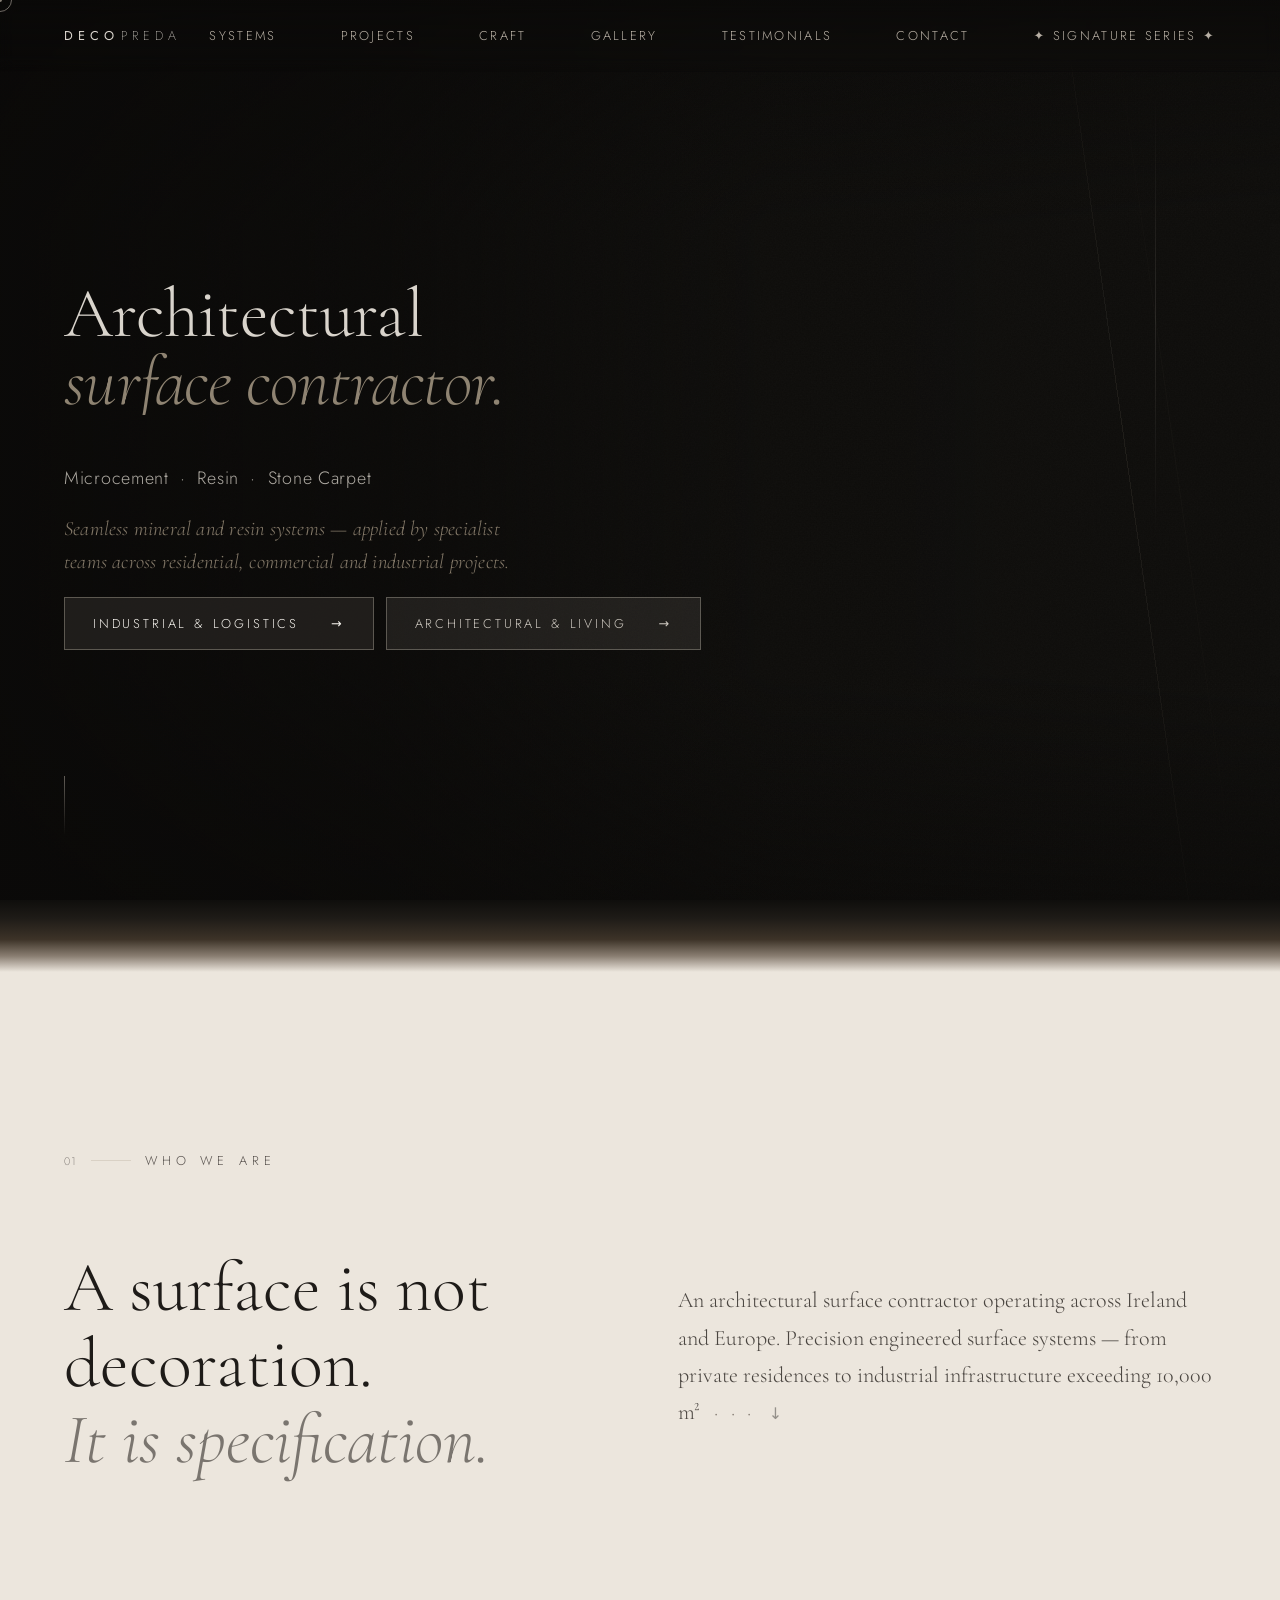
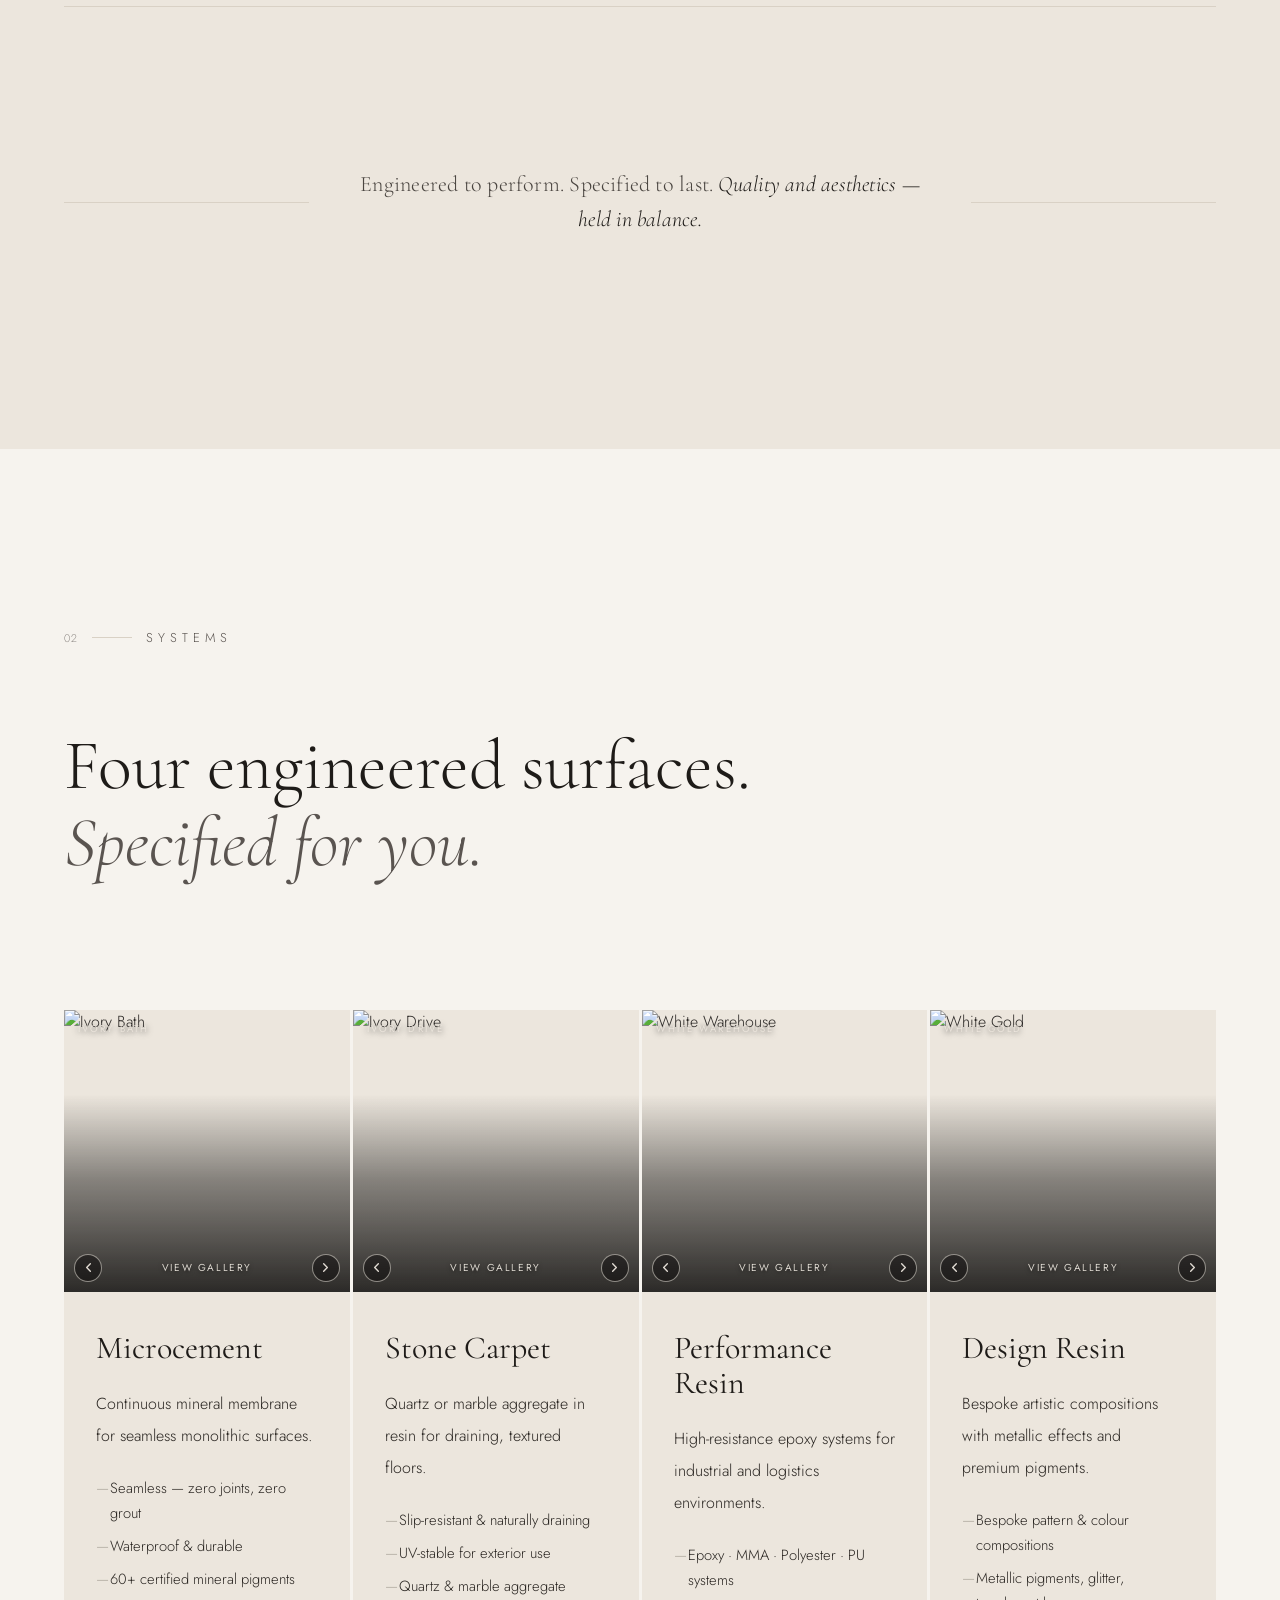
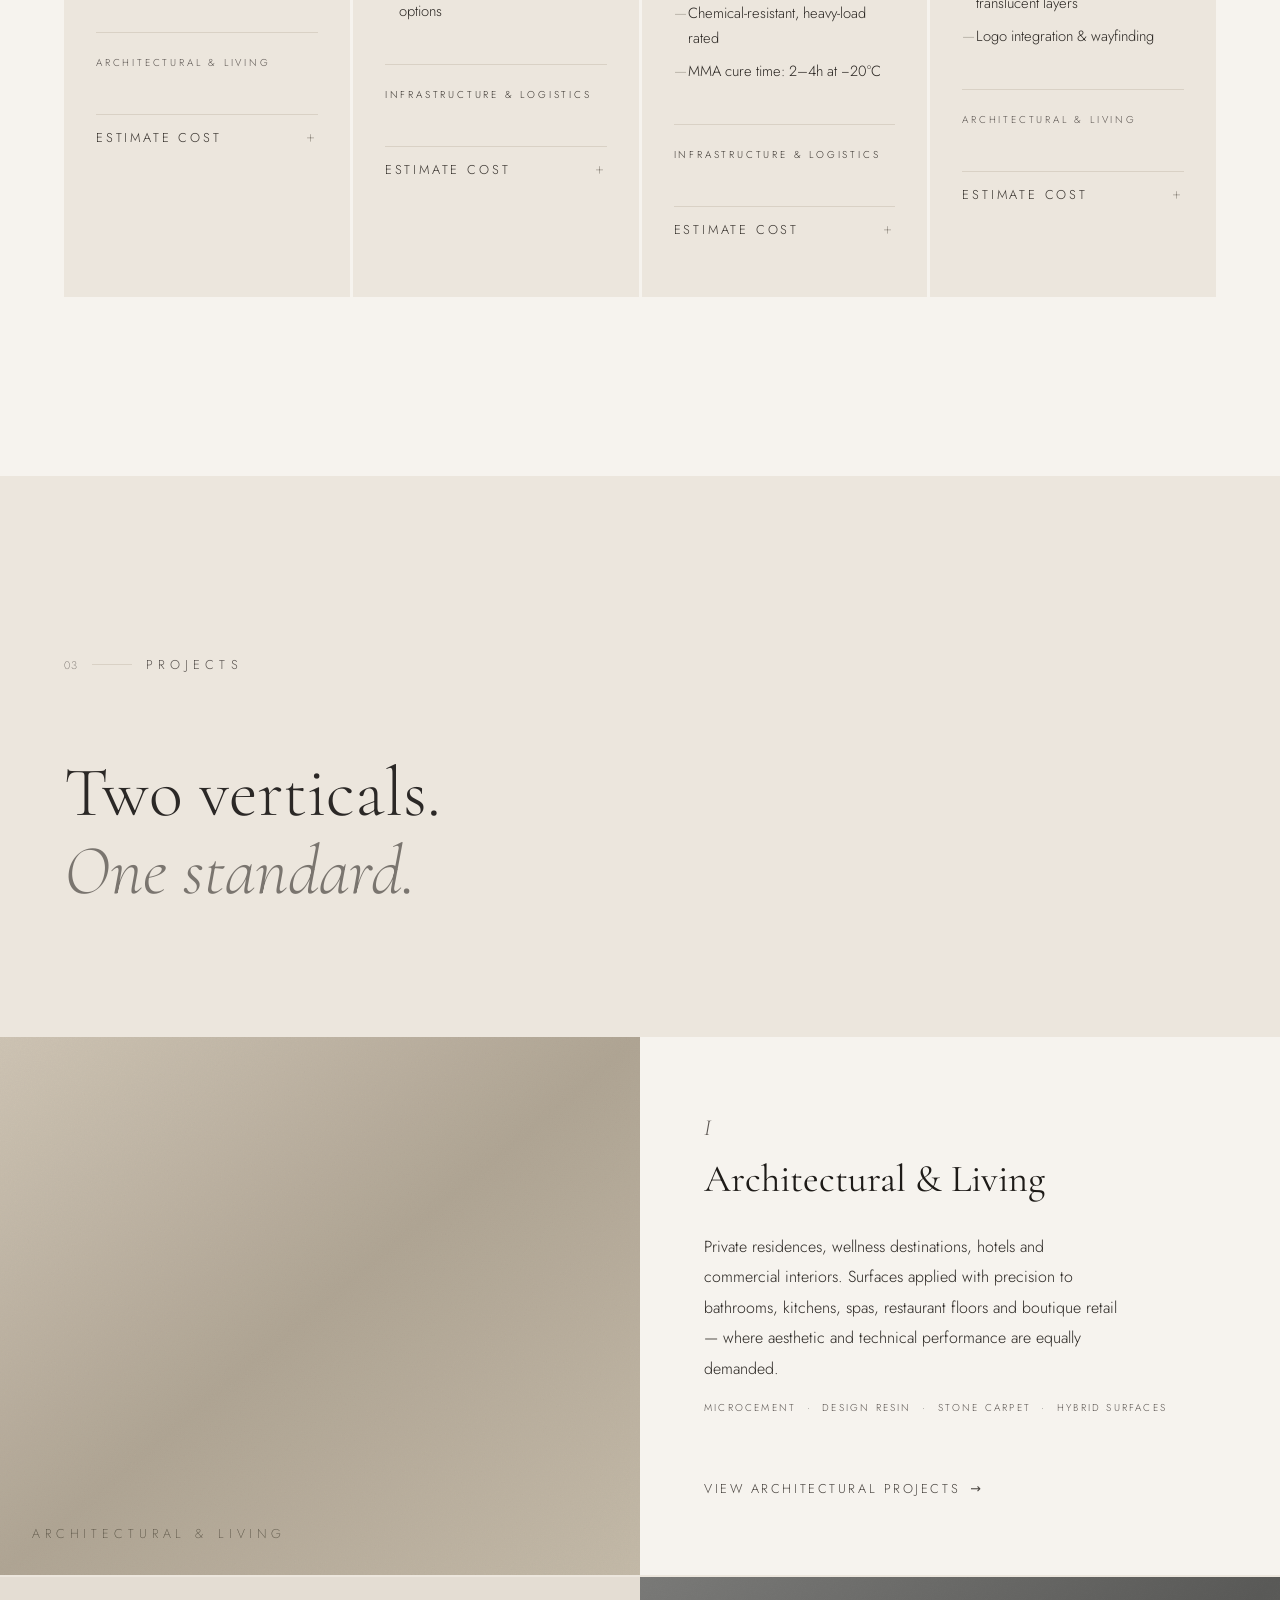
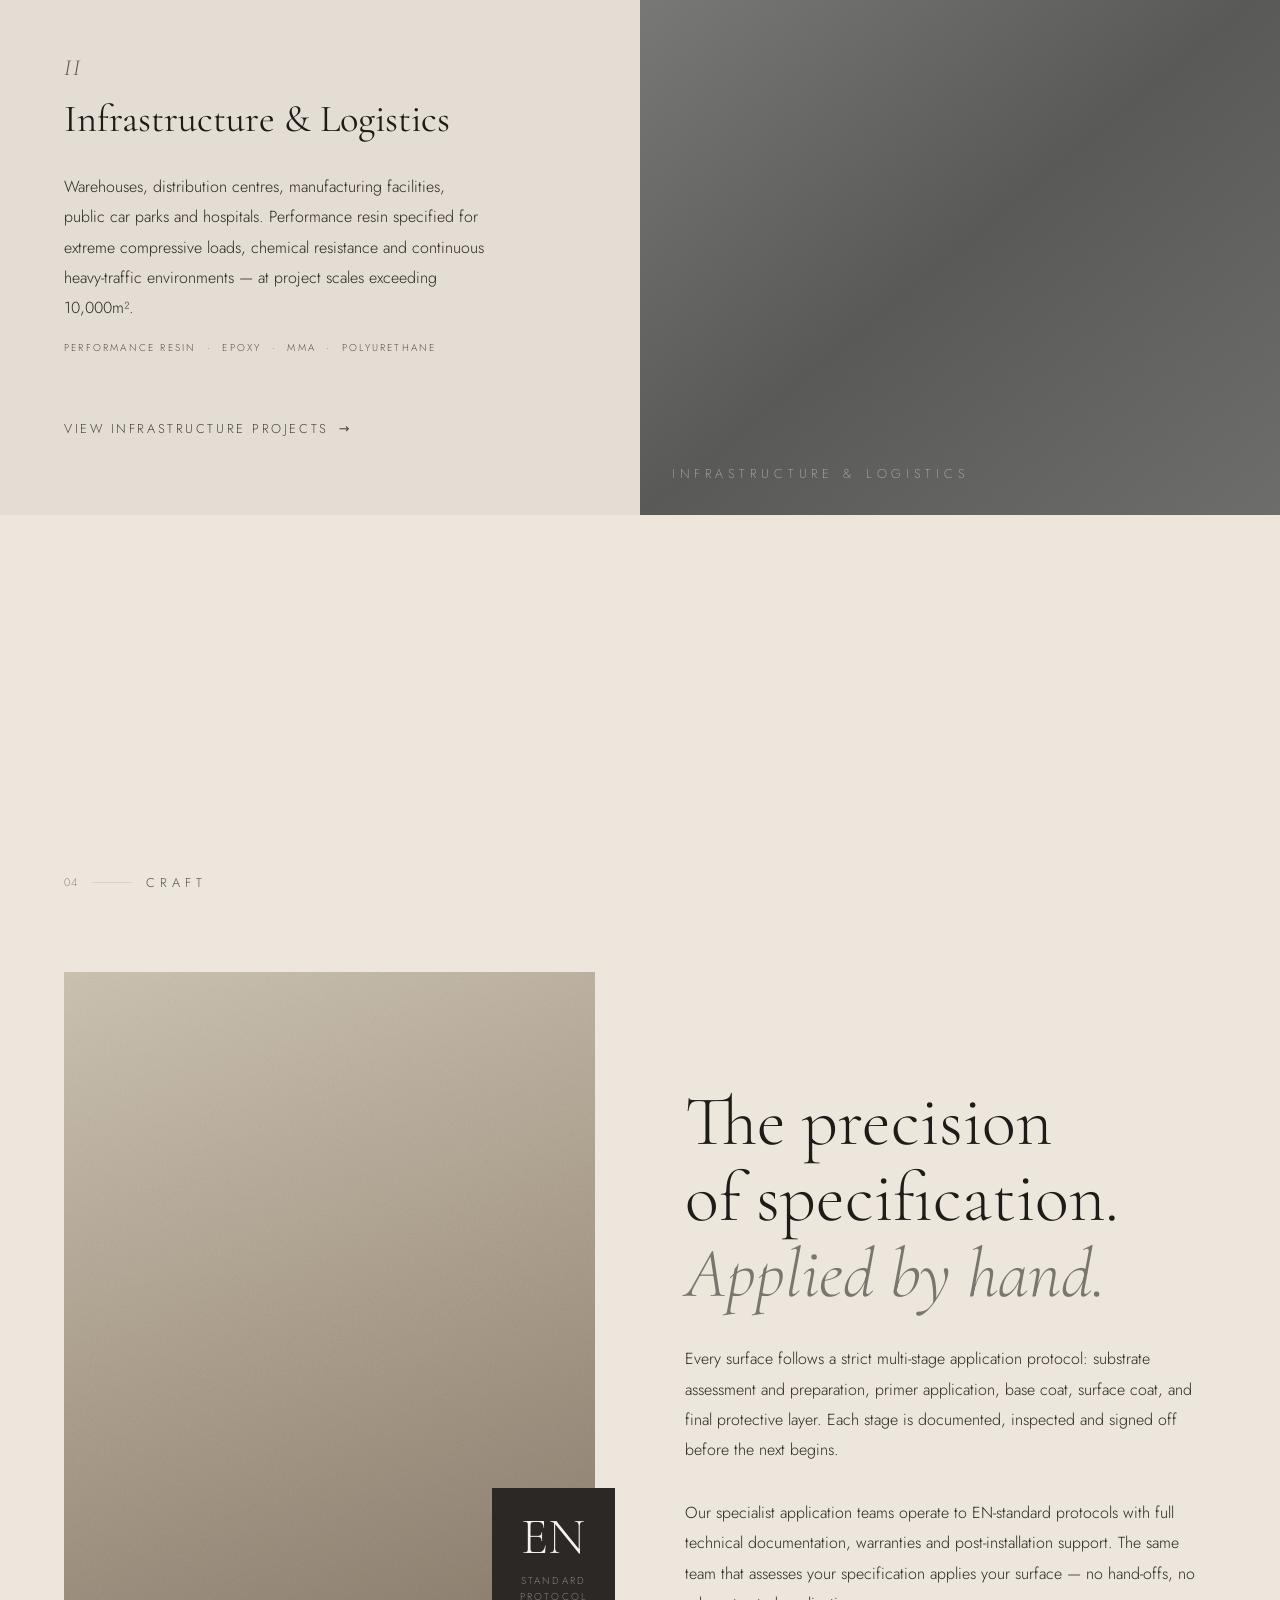
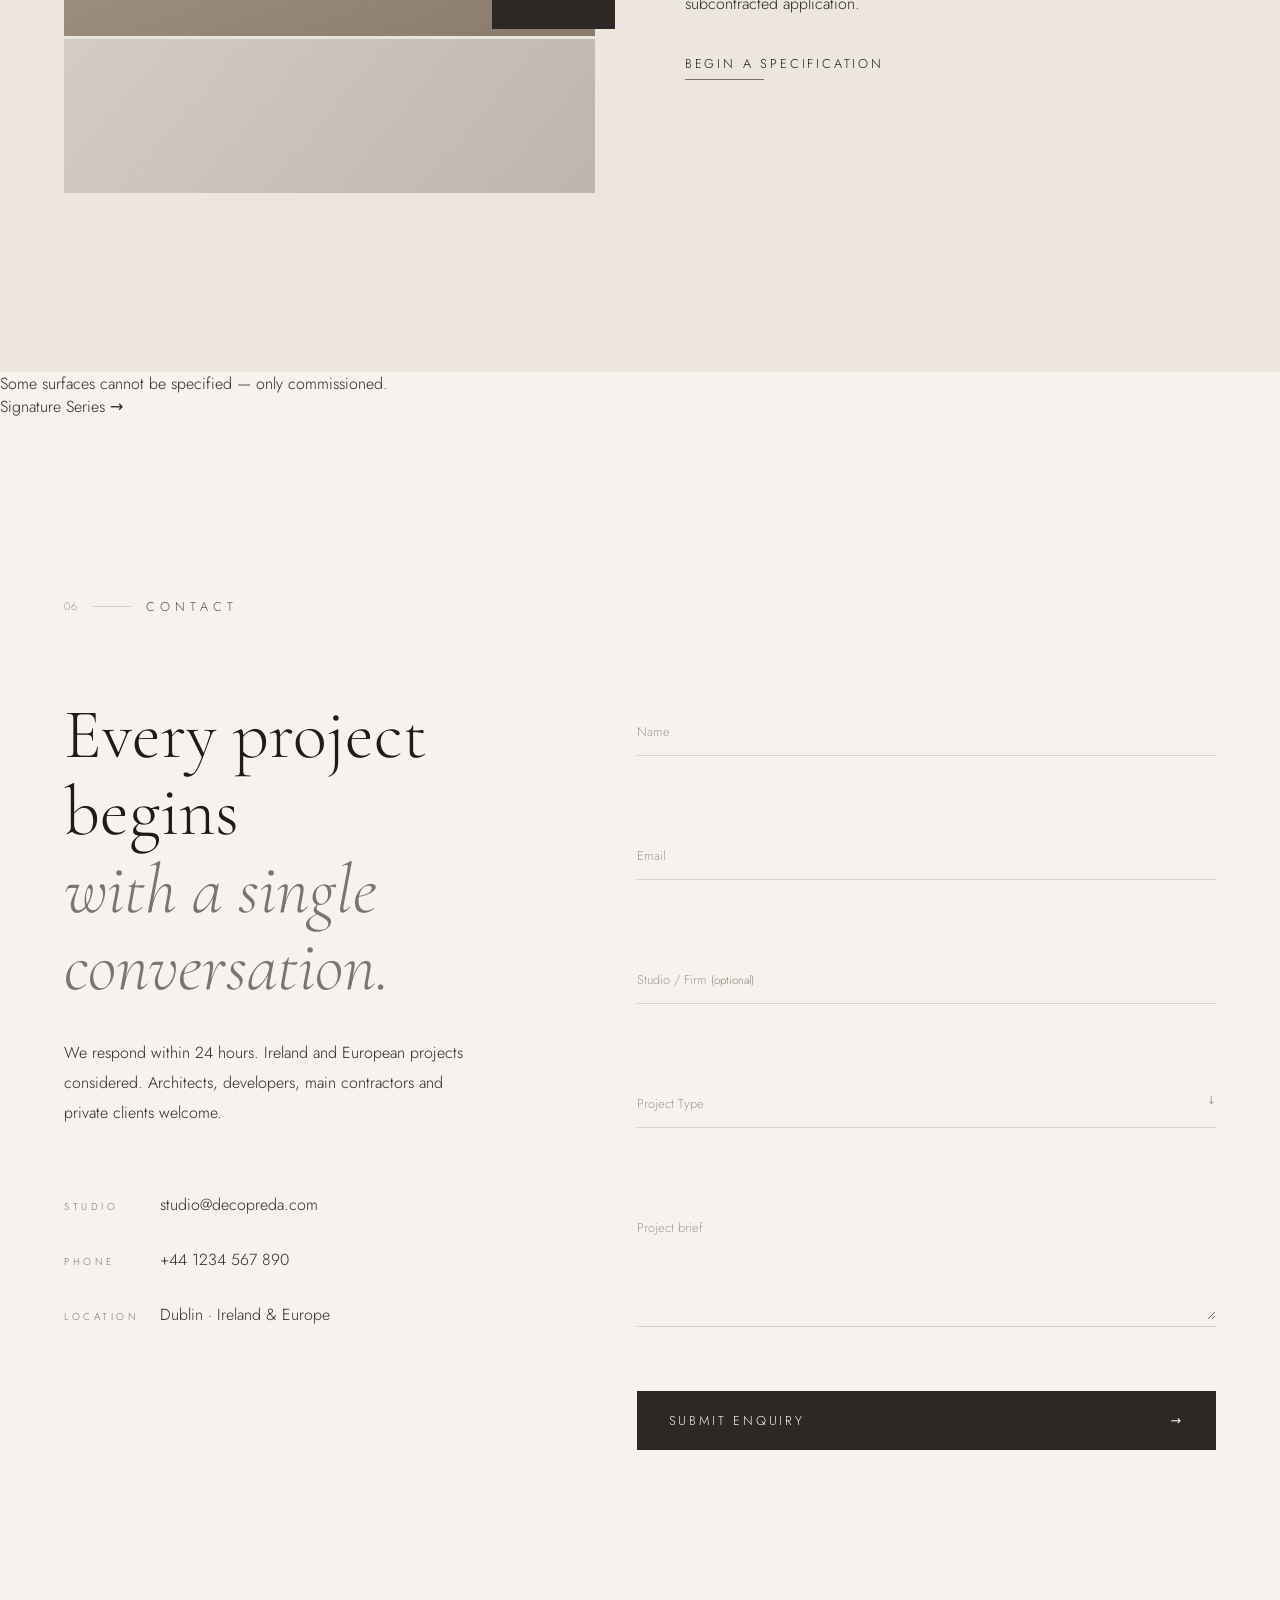
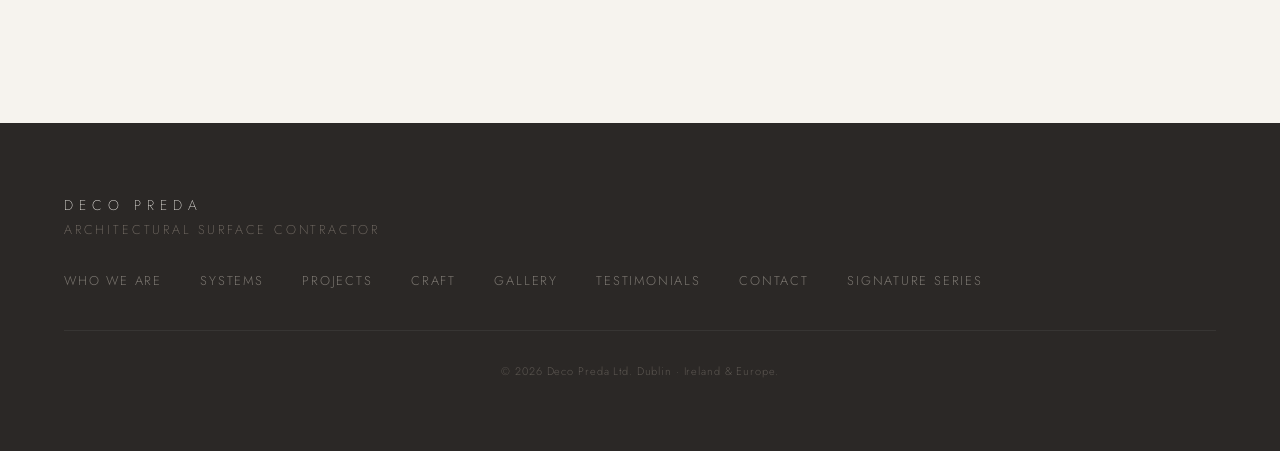
==== commit b4ffb8d0: "Update index.html" ====
--- a/index.html
+++ b/index.html
@@ -36,24 +36,26 @@
   </div>
 
   <!-- ══ NAV ══ -->
-  <nav class="nav" id="nav" aria-label="Primary">
+ <nav class="nav" id="nav" aria-label="Primary">
     <a href="#who-we-are" class="nav__wordmark" aria-label="Deco Preda — Who We Are">
       DECO<span class="nav__wordmark-thin">PREDA</span>
     </a>
-   <button class="nav__burger" id="navBurger" aria-label="Open menu" aria-expanded="false" aria-controls="navPanel">
+    
+    <button class="nav__burger" id="navBurger" aria-label="Open menu" aria-expanded="false" aria-controls="navPanel">
       <span class="nav__burger-line"></span>
       <span class="nav__burger-line"></span>
       <span class="nav__burger-line"></span>
     </button>
+
     <div class="nav__panel" id="navPanel" aria-hidden="true">
       <div class="menu-scroll" id="menuScroll">
-        <a href="#systems"              class="nav__item" data-cursor="link">Systems</a>
-        <a href="#projects"             class="nav__item" data-cursor="link">Projects</a>
-        <a href="#craft"                class="nav__item" data-cursor="link">Craft</a>
-        <a href="gallery.html"          class="nav__item" data-cursor="link">Gallery</a>
-        <a href="testimonials.html"     class="nav__item" data-cursor="link">Testimonials</a>
-        <a href="#contact"              class="nav__item nav__item--contact" data-cursor="link">Contact</a>
-        <a href="signature-series.html" class="nav__item nav__item--sig" data-cursor="link">✦ Signature Series ✦</a>
+        <a href="#systems"             class="nav__item">Systems</a>
+        <a href="#projects"            class="nav__item">Projects</a>
+        <a href="#craft"               class="nav__item">Craft</a>
+        <a href="gallery.html"         class="nav__item">Gallery</a>
+        <a href="testimonials.html"    class="nav__item">Testimonials</a>
+        <a href="#contact"             class="nav__item nav__item--contact">Contact</a>
+        <a href="signature-series.html" class="nav__item nav__item--sig">✦ Signature Series ✦</a>
       </div>
     </div>
   </nav>
--- a/style.css
+++ b/style.css
@@ -353,6 +353,7 @@
   border-color: var(--ink);
   color: var(--ivory);
 }
+
 .nav__burger {
   display: none;
   flex-direction: column;
@@ -1107,7 +1108,6 @@
   display: grid;
   grid-template-columns: repeat(4, 1fr);
   gap: 3px;
-  position: relative;
 }
 
 .systems__panels.filtered-2 {
@@ -1199,65 +1199,69 @@
 .pcs__foot {
   position: absolute;
   bottom: 0; left: 0; right: 0;
-  height: 48px;
-  display: flex !important;
-  flex-direction: row !important;
+  z-index: 3;
+  display: flex;
+  flex-direction: column;
+  align-items: center;
+  gap: 8px;
+  padding: 32px 0 12px;
+  background: linear-gradient(to top, rgba(236,230,221,0.82) 0%, transparent 100%);
+  pointer-events: none;
+}
+
+.pcs__explore {
+  display: inline-block;
+  position: relative;
+  font-family: var(--sans);
+  font-weight: 300;
+  font-size: 9px;
+  letter-spacing: 0.32em;
+  text-transform: uppercase;
+  color: var(--ink);
+  text-decoration: none;
+  padding-bottom: 2px;
+  pointer-events: all;
+  cursor: none;
+}
+
+.pcs__explore::after {
+  content: '';
+  position: absolute;
+  bottom: 0; left: 0;
+  width: 0; height: 1px;
+  background: var(--ink);
+  transition: width 0.4s cubic-bezier(0.22, 1, 0.36, 1);
+}
+
+.pcs__explore:hover::after { width: 100%; }
+
+.pcs__nav-row {
+  width: 100%;
+  display: flex;
   align-items: center;
   justify-content: space-between;
-  padding: 0 10px;
-  gap: 0;
-  background: transparent !important;
-  z-index: 4;
-  pointer-events: none;
-}
-.pcs__foot > * { pointer-events: auto; }
-
-.pcs__explore {
-  flex: 1 !important;
-  display: block !important;
-  text-align: center;
-  font-family: var(--sans);
-  font-size: 0.63rem;
-  font-weight: 400;
-  letter-spacing: 0.16em;
-  text-transform: uppercase;
-  color: rgba(236,230,221,0.92) !important;
-  text-decoration: none;
-  text-shadow: 0 1px 4px rgba(0,0,0,0.6);
-  transition: color 0.2s;
-  white-space: nowrap;
-  padding-bottom: 0 !important;
-}
-.pcs__explore:hover { color: #fff !important; }
-.pcs__explore::after { display: none !important; }
-.pcs__nav-row { display: none !important; }
+  padding: 0 12px;
+  box-sizing: border-box;
+  pointer-events: all;
+}
 
 .pcs__arrow {
-  width: 28px !important;
-  height: 28px !important;
-  border-radius: 50%;
-  border: 0.5px solid rgba(236,230,221,0.55) !important;
-  background: rgba(10,9,8,0.50) !important;
-  color: rgba(236,230,221,0.95) !important;
+  width: 20px; height: 20px;
   display: flex;
   align-items: center;
   justify-content: center;
-  cursor: pointer;
-  opacity: 1 !important;
-  transition: background 0.2s, border-color 0.2s;
+  background: transparent;
+  border: none;
+  color: var(--ink);
+  opacity: 0.25;
+  transition: opacity var(--dur-fast);
+  cursor: none;
   padding: 0;
   flex-shrink: 0;
-}
-.pcs__arrow:hover {
-  background: rgba(236,230,221,0.20) !important;
-  border-color: rgba(236,230,221,1) !important;
-}
-.pcs__arrow svg {
-  width: 11px; height: 11px;
-  stroke: currentColor; stroke-width: 1.5;
-  fill: none; stroke-linecap: round; stroke-linejoin: round;
-  display: block;
-}
+  pointer-events: all;
+}
+
+.pcs__arrow:hover { opacity: 1; }
 
 .pcs__dots {
   display: flex;
@@ -1309,14 +1313,14 @@
   font-family: var(--serif);
   font-weight: 400;
   font-size: clamp(22px, 2.5vw, 32px);
-  color: #1E1B18 !important;
+  color: var(--ink);
   margin-bottom: clamp(16px, 1.8vw, 24px);
   line-height: 1.1;
 }
 
 .panel__desc {
   font-size: var(--t-base);
-  color: #2A2622 !important;
+  color: #4A4540;
   line-height: 2.0;
   margin-bottom: 1.5rem;
 }
@@ -1331,18 +1335,18 @@
 .panel__props li {
   font-family: var(--sans);
   font-weight: 300;
-  font-size: clamp(13px, 1.15vw, 15px) !important;
-  color: #2A2622 !important;
+  font-size: var(--t-sm);
+  color: #4A4540;
   padding-left: 14px;
   position: relative;
-  line-height: 1.7 !important;
+  line-height: 1.6;
 }
 
 .panel__props li::before {
   content: '—';
   position: absolute;
   left: 0;
-  color: var(--taupe-d) !important;
+  color: var(--sand);
   font-weight: 200;
 }
 
@@ -1356,10 +1360,10 @@
 .panel__domain-tag {
   font-family: var(--sans);
   font-weight: 300;
-  font-size: 10px !important;
-  letter-spacing: 0.28em;
+  font-size: 9px;
+  letter-spacing: 0.22em;
   text-transform: uppercase;
-  color: #4A4540 !important;
+  color: var(--stone-l);
 }
 
 .panel__domain-tag + .panel__domain-tag::before {
@@ -1367,7 +1371,7 @@
   color: var(--sand);
 }
 
-.panel__domain-tag--infra { color: #3A3530 !important; }
+.panel__domain-tag--infra { color: var(--taupe-d); }
 
 .panel__estimate-btn {
   display: flex;
@@ -1381,15 +1385,15 @@
   background: transparent;
   font-family: var(--sans);
   font-weight: 300;
-  font-size: clamp(11px, 1vw, 13px) !important;
+  font-size: var(--t-xs);
   letter-spacing: 0.22em;
   text-transform: uppercase;
-  color: #3A3530 !important;
+  color: var(--stone-l);
   transition: color var(--dur-mid) var(--ease);
   cursor: none;
 }
 
-.panel__estimate-btn:hover { color: #1E1B18 !important; }
+.panel__estimate-btn:hover { color: var(--ink); }
 
 .panel__estimate-icon {
   font-size: 16px;
@@ -1629,38 +1633,6 @@
   margin-top: 16px;
 }
 
-.pcalc__bespoke {
-  font-family: var(--serif);
-  font-style: italic;
-  font-weight: 300;
-  font-size: clamp(15px, 1.4vw, 18px);
-  color: var(--stone);
-  line-height: 1.7;
-  margin-bottom: clamp(16px, 2vw, 24px);
-  max-width: 360px;
-}
-
-.pcalc__bespoke-cta {
-  display: inline-flex;
-  align-items: center;
-  gap: 8px;
-  font-family: var(--sans);
-  font-weight: 300;
-  font-size: var(--t-xs);
-  letter-spacing: 0.22em;
-  text-transform: uppercase;
-  color: var(--ink);
-  text-decoration: none;
-  border-bottom: 1px solid var(--sand);
-  padding-bottom: 4px;
-  transition: border-color var(--dur-mid), color var(--dur-mid);
-}
-
-.pcalc__bespoke-cta:hover {
-  color: var(--stone);
-  border-bottom-color: var(--taupe-d);
-}
-
 @media (max-width: 500px) {
   .pcalc__inputs { grid-template-columns: 1fr; }
 }
@@ -1679,7 +1651,7 @@
   font-weight: 300;
   font-size: var(--t-h2);
   line-height: 1.1;
-  color: #1E1B18 !important;
+  color: var(--ink);
   margin-bottom: var(--s-xl);
   max-width: 600px;
 }
@@ -1759,10 +1731,9 @@
 .project-row--inv .project-row__text { background: var(--ivory-3); }
 
 .project-row__num {
-  font-family: var(--serif) !important;
-  font-style: italic;
-  font-size: clamp(18px, 1.8vw, 24px) !important;
-  color: #5A5450 !important;
+  font-family: var(--serif);
+  font-size: 13px;
+  color: var(--taupe);
   letter-spacing: 0.08em;
   display: block;
   margin-bottom: var(--s-sm);
@@ -1773,8 +1744,12 @@
   font-weight: 400;
   font-size: var(--t-h3);
   line-height: 1.1;
-  color: #1E1B18 !important;
+  color: var(--ink);
   margin-bottom: var(--s-md);
+}
+
+.project-row__body {
+  color: #3A3530;
 }
 
 .project-row__img--infra .project-row__caption {
@@ -1787,7 +1762,7 @@
 
 .project-row__body {
   font-size: var(--t-base);
-  color: #2A2622 !important;
+  color: #2e2b26;
   line-height: 1.9;
   max-width: 420px;
   margin-bottom: var(--s-sm);
@@ -1796,32 +1771,22 @@
 .project-row__systems {
   font-family: var(--sans);
   font-weight: 300;
-  font-size: 10px !important;
-  letter-spacing: 0.22em;
+  font-size: 9px;
+  letter-spacing: 0.25em;
   text-transform: uppercase;
-  color: #5A5450 !important;
+  color: var(--stone-l);
   margin-bottom: var(--s-md);
 }
 
 @media (max-width: 900px) {
-  .project-row__img { display: none; }
   .project-row,
   .project-row--inv {
     grid-template-columns: 1fr;
     direction: ltr;
     min-height: auto;
   }
-  .project-row__text {
-    padding: clamp(32px,6vw,48px) var(--gut);
-    border-left: 2px solid var(--sand);
-  }
-  .project-row--inv .project-row__text {
-    border-left: 2px solid var(--taupe-d);
-  }
-}
-@media (min-width: 901px) {
-  .project-row { min-height: clamp(260px, 28vw, 380px); }
-  .project-row__img { height: 100%; }
+  .project-row__img { height: 280px; }
+  .project-row__text { padding: var(--s-lg) var(--gut); }
 }
 
 
@@ -1899,7 +1864,7 @@
   font-weight: 300;
   font-size: var(--t-h2);
   line-height: 1.08;
-  color: #1E1B18 !important;
+  color: var(--ink);
   margin-bottom: var(--s-md);
 }
 
@@ -1907,7 +1872,7 @@
 
 .craft__p {
   font-size: var(--t-base);
-  color: #2A2622 !important;
+  color: #4A4540;
   line-height: 1.9;
   margin-bottom: var(--s-md);
   max-width: 520px;
@@ -2030,7 +1995,7 @@
   font-weight: 300;
   font-size: var(--t-h2);
   line-height: 1.1;
-  color: #1E1B18 !important;
+  color: var(--ink);
   margin-bottom: var(--s-md);
 }
 
@@ -2038,7 +2003,7 @@
 
 .commission__body {
   font-size: var(--t-base);
-  color: #2A2622 !important;
+  color: #4A4540;
   line-height: 1.9;
   max-width: 400px;
   margin-bottom: var(--s-lg);
@@ -2231,11 +2196,11 @@
   font-size: var(--t-xs);
   letter-spacing: 0.14em;
   text-transform: uppercase;
-  color: rgba(158, 152, 144, 0.85) !important;
+  color: var(--stone);
   transition: color var(--dur-fast);
 }
 
-.foot__nav a:hover { color: var(--sand) !important; }
+.foot__nav a:hover { color: var(--sand); }
 
 .foot__copy {
   width: 100%;
@@ -2259,36 +2224,7 @@
   .commission__grid { grid-template-columns: 1fr; gap: var(--s-lg); }
   .craft__visual { max-width: 560px; }
   .craft__plaque { right: 0; }
-  .who__accordion { grid-template-columns: 1fr; }
-  .who__accord-header { position: static; }
-}
-
-/* ──────────────────────────────────────────
-   23. RESPONSIVE — desktop nav (901px–1200px)
-────────────────────────────────────────── */
-.nav__burger { display: none; }
-
-@media (max-width: 1200px) {
-  .nav__panel { gap: clamp(16px, 2vw, 28px); }
-  .nav__item--sig {
-    font-size: 12.5px !important;
-    padding: 6px 14px !important;
-  }
-}
-
-@media (max-width: 1024px) and (min-width: 901px) {
-  .nav__panel { gap: 14px; }
-  .nav__item {
-    font-size: 10px;
-    letter-spacing: 0.14em;
-  }
-  .nav__item--sig {
-    font-size: 12px !important;
-    padding: 5px 12px !important;
-    margin-left: 4px;
-  }
-}
-
+}
 
 /* ──────────────────────────────────────────
    24. RESPONSIVE — small <= 600px
@@ -2304,24 +2240,6 @@
   .stats { grid-template-columns: 1fr 1fr; }
   .foot__inner { flex-direction: column; align-items: flex-start; }
   .foot__nav { flex-wrap: wrap; gap: var(--s-sm); }
-
-  .intro__content {
-    padding-bottom: clamp(100px, 22vw, 140px);
-    display: flex;
-    flex-direction: column;
-  }
-  .intro__actions {
-    position: relative !important;
-    bottom: auto !important;
-    left: auto !important;
-    margin-top: clamp(24px, 6vw, 40px);
-    flex-direction: column;
-    align-items: flex-start;
-    gap: var(--s-sm);
-    width: 100%;
-  }
-  .btn-sector { width: 100%; justify-content: space-between; }
-  .intro__scroll { display: none; }
 }
 
 
@@ -2438,10 +2356,7 @@
   .intro__scene { animation: none; }
 }
 
-
-/* ──────────────────────────────────────────
-   27. BRAND STATEMENT
-────────────────────────────────────────── */
+/* ── Brand Statement ── */
 .brand-statement {
   display: flex;
   align-items: center;
@@ -2461,7 +2376,7 @@
   font-weight: 300;
   font-style: normal;
   font-size: clamp(16px, 1.8vw, 22px);
-  color: #4A4540 !important;
+  color: var(--stone);
   line-height: 1.6;
   text-align: center;
   max-width: 560px;
@@ -2471,7 +2386,7 @@
 
 .brand-statement__q em {
   font-style: italic;
-  color: #1E1B18 !important;
+  color: var(--ink);
 }
 
 @media (max-width: 700px) {
@@ -2482,10 +2397,30 @@
   .brand-statement__rule { width: 60px; flex: none; }
 }
 
-
-/* ──────────────────────────────────────────
-   28. NAV backdrop + on-dark gradient
-────────────────────────────────────────── */
+.intro__tagline {
+  font-family: var(--sans);
+  font-weight: 300;
+  font-size: clamp(14px, 1.4vw, 18px);
+  color: rgba(236, 230, 221, 0.72);
+  letter-spacing: 0.04em;
+  line-height: 1.7;
+  max-width: 480px;
+  margin-top: clamp(16px, 2vw, 24px);
+}
+
+.intro__desc {
+  font-family: var(--serif);
+  font-weight: 300;
+  font-style: italic;
+  font-size: clamp(16px, 1.6vw, 22px);
+  color: rgba(214, 196, 170, 0.60);
+  letter-spacing: 0.01em;
+  line-height: 1.6;
+  max-width: 460px;
+  margin-top: clamp(12px, 1.5vw, 20px);
+}
+
+/* ── Navbar backdrop ── */
 .nav {
   background: linear-gradient(
     to bottom,
@@ -2503,16 +2438,7 @@
   -webkit-backdrop-filter: blur(20px);
 }
 
-/* Wordmark hover */
-.nav__wordmark {
-  transition: opacity var(--dur-fast);
-}
-.nav__wordmark:hover { opacity: 0.70; }
-
-
-/* ──────────────────────────────────────────
-   29. SECTOR BUTTONS
-────────────────────────────────────────── */
+/* ══ SECTOR BUTTONS ══ */
 .intro__actions {
   display: flex;
   flex-wrap: wrap;
@@ -2585,10 +2511,11 @@
 .btn-sector__arrow { transition: transform var(--dur-mid) var(--ease); }
 .btn-sector:hover .btn-sector__arrow { transform: translateX(5px); }
 
-
-/* ──────────────────────────────────────────
-   30. SYSTEMS FILTER + MORE + VEIL
-────────────────────────────────────────── */
+@media (max-width: 600px) {
+  .btn-sector { min-width: 100%; gap: 16px; }
+}
+
+/* ══ SYSTEMS FILTER ══ */
 .panel[data-domain] {
   transition: opacity 0.5s var(--ease),
               transform 0.5s var(--ease),
@@ -2596,13 +2523,13 @@
 }
 
 .panel.is-hidden {
-  display: none !important;
-  visibility: hidden !important;
   opacity: 0;
   pointer-events: none;
   transform: translateY(8px);
-}
-
+  display: none;
+}
+
+/* ══ SYSTEMS MORE ══ */
 .systems__more {
   max-width: var(--max);
   margin-inline: auto;
@@ -2653,6 +2580,46 @@
 .systems__more-panel.open { max-height: 3000px; }
 .systems__more-panel .systems__panels { padding-inline: 0; padding-top: var(--s-lg); }
 
+/* ══ SYSTEMS FILTER ══ */
+.panel.is-hidden {
+  display: none !important;
+  visibility: hidden !important;
+}
+
+/* ══ BESPOKE PRICING ══ */
+.pcalc__bespoke {
+  font-family: var(--serif);
+  font-style: italic;
+  font-weight: 300;
+  font-size: clamp(15px, 1.4vw, 18px);
+  color: var(--stone);
+  line-height: 1.7;
+  margin-bottom: clamp(16px, 2vw, 24px);
+  max-width: 360px;
+}
+
+.pcalc__bespoke-cta {
+  display: inline-flex;
+  align-items: center;
+  gap: 8px;
+  font-family: var(--sans);
+  font-weight: 300;
+  font-size: var(--t-xs);
+  letter-spacing: 0.22em;
+  text-transform: uppercase;
+  color: var(--ink);
+  text-decoration: none;
+  border-bottom: 1px solid var(--sand);
+  padding-bottom: 4px;
+  transition: border-color var(--dur-mid), color var(--dur-mid);
+}
+
+.pcalc__bespoke-cta:hover {
+  color: var(--stone);
+  border-bottom-color: var(--taupe-d);
+}
+
+/* ══ SYSTEMS VEIL ══ */
 .systems__veil-zone { display: contents; }
 
 .panel.is-veiled {
@@ -2672,7 +2639,7 @@
 
 .systems__seal {
   position: absolute;
-  top: clamp(90px, 10vw, 150px) !important;
+  top: 50%;
   left: 50%;
   transform: translate(-50%, -50%);
   z-index: 10;
@@ -2689,18 +2656,18 @@
   display: inline-flex;
   align-items: center;
   justify-content: space-between;
-  gap: 20px !important;
-  padding: 13px 22px !important;
+  gap: 32px;
+  padding: 16px 28px;
   background: rgba(231, 224, 215, 0.82);
   border: 1px solid rgba(164, 154, 134, 0.5);
   color: var(--ink);
   font-family: var(--sans);
   font-weight: 300;
-  font-size: 10px !important;
-  letter-spacing: 0.26em !important;
+  font-size: var(--t-xs);
+  letter-spacing: 0.22em;
   text-transform: uppercase;
   cursor: none;
-  min-width: 230px !important;
+  min-width: 280px;
   backdrop-filter: blur(8px);
   -webkit-backdrop-filter: blur(8px);
   box-shadow: 0 4px 24px rgba(43,40,38,0.08);
@@ -2771,10 +2738,17 @@
   margin-inline: auto;
 }
 
-
-/* ──────────────────────────────────────────
-   31. CAROUSEL slides — voal top + labels
-────────────────────────────────────────── */
+.panel.is-hidden { display: none !important; }
+
+/* ════════════════════════════════════════════════════════════
+   DECO PREDA — FIXES v2
+   Toate corecțiile de contrast, lizibilitate și layout
+   ════════════════════════════════════════════════════════════ */
+
+/* ══════════════════════════════════════════
+   CAROUSEL — voal + label + footer row
+══════════════════════════════════════════ */
+
 .pcs__track::after {
   content: '';
   position: absolute;
@@ -2789,20 +2763,7 @@
   z-index: 2;
 }
 
-.pcs__slide::before {
-  content: '';
-  position: absolute;
-  top: 0; left: 0; right: 0;
-  height: 60px;
-  background: linear-gradient(
-    to bottom,
-    rgba(10, 9, 8, 0.60) 0%,
-    transparent 100%
-  );
-  z-index: 3;
-  pointer-events: none;
-}
-
+/* Label imagine — titlu scurt din galerie */
 .pcs__system-label {
   position: absolute;
   top: 12px;
@@ -2813,72 +2774,221 @@
   letter-spacing: 0.22em;
   text-transform: uppercase;
   color: rgba(236,230,221,0.90);
-  text-shadow:
-    0 1px 4px rgba(0,0,0,0.95),
-    0 0 16px rgba(0,0,0,0.70) !important;
+  text-shadow: 0 1px 6px rgba(0,0,0,0.75);
   z-index: 4;
   pointer-events: none;
 }
 
-
-/* ──────────────────────────────────────────
-   32. WHO WE ARE — contrast
-────────────────────────────────────────── */
-.who__h { color: #1E1B18 !important; }
-.who__h em { font-style: italic; color: var(--stone); }
-.who__teaser-text { color: #4A4540 !important; }
+/* Footer carousel: ← View Gallery → */
+.pcs__foot {
+  position: absolute;
+  bottom: 0; left: 0; right: 0;
+  height: 48px;
+  display: flex !important;
+  flex-direction: row !important;
+  align-items: center;
+  justify-content: space-between;
+  padding: 0 10px;
+  gap: 0;
+  background: transparent !important;
+  z-index: 4;
+  pointer-events: none;
+}
+.pcs__foot > * { pointer-events: auto; }
+
+.pcs__arrow {
+  width: 28px !important;
+  height: 28px !important;
+  border-radius: 50%;
+  border: 0.5px solid rgba(236,230,221,0.55) !important;
+  background: rgba(10,9,8,0.50) !important;
+  color: rgba(236,230,221,0.95) !important;
+  display: flex;
+  align-items: center;
+  justify-content: center;
+  cursor: pointer;
+  opacity: 1 !important;
+  transition: background 0.2s, border-color 0.2s;
+  padding: 0;
+  flex-shrink: 0;
+}
+.pcs__arrow:hover {
+  background: rgba(236,230,221,0.20) !important;
+  border-color: rgba(236,230,221,1) !important;
+}
+.pcs__arrow svg {
+  width: 11px; height: 11px;
+  stroke: currentColor; stroke-width: 1.5;
+  fill: none; stroke-linecap: round; stroke-linejoin: round;
+  display: block;
+}
+
+.pcs__explore {
+  flex: 1 !important;
+  display: block !important;
+  text-align: center;
+  font-family: var(--sans);
+  font-size: 0.63rem;
+  font-weight: 400;
+  letter-spacing: 0.16em;
+  text-transform: uppercase;
+  color: rgba(236,230,221,0.92) !important;
+  text-decoration: none;
+  text-shadow: 0 1px 4px rgba(0,0,0,0.6);
+  transition: color 0.2s;
+  white-space: nowrap;
+  padding-bottom: 0 !important;
+}
+.pcs__explore:hover { color: #fff !important; }
+.pcs__explore::after { display: none !important; }
+.pcs__nav-row { display: none !important; }
+
+/* ══════════════════════════════════════════
+   FIX 2 — PANEL PROPS: font mai mare
+══════════════════════════════════════════ */
+.panel__props li {
+  font-size: clamp(13px, 1.15vw, 15px) !important;
+  color: #2A2622 !important;
+  line-height: 1.7 !important;
+}
+.panel__props li::before {
+  color: var(--taupe-d) !important;
+}
+
+/* ══════════════════════════════════════════
+   FIX 3+4 — CONTRAST GENERAL pe fond deschis
+══════════════════════════════════════════ */
+
+/* Panel body */
+.panel__desc { color: #2A2622 !important; }
+.panel__name { color: #1E1B18 !important; }
+
+/* Domain tag — mai vizibil */
+.panel__domain-tag {
+  font-size: 10px !important;
+  letter-spacing: 0.28em;
+  color: #5A5450 !important;
+}
+.panel__domain-tag--infra { color: #3A3530 !important; }
+
+/* Estimate btn */
+.panel__estimate-btn {
+  color: #3A3530 !important;
+  font-size: clamp(11px, 1vw, 13px) !important;
+}
+.panel__estimate-btn:hover { color: #1E1B18 !important; }
+
+/* Who We Are */
 .who__p { color: #2A2622 !important; }
-.who__val-title { color: #1E1B18 !important; }
 .who__val-desc { color: #2A2622 !important; }
 .who__loc-desc { color: #2A2622 !important; }
-
-@media (max-width: 900px) {
-  .who__aside-grid { grid-template-columns: 1fr; gap: var(--s-lg); }
-  .who__accord-header { align-items: flex-start; }
-  .who__values { grid-template-columns: 1fr 1fr; }
-}
-
-@media (max-width: 600px) {
-  .who__values { grid-template-columns: 1fr; }
-  .who__locations { flex-direction: column; gap: var(--s-md); }
-}
-
-
-/* ──────────────────────────────────────────
-   33. SECTION labels + misc contrast
-────────────────────────────────────────── */
+.who__val-title { color: #1E1B18 !important; }
+.who__h { color: #1E1B18 !important; }
+.who__teaser-text { color: #4A4540 !important; }
+
+/* Craft */
+.craft__p { color: #2A2622 !important; }
+.craft__h { color: #1E1B18 !important; }
+
+/* Projects */
+.project-row__body { color: #2A2622 !important; }
+.project-row__title { color: #1E1B18 !important; }
+.project-row__systems {
+  font-size: 10px !important;
+  letter-spacing: 0.22em;
+  color: #5A5450 !important;
+}
+
+/* Link arrows */
+.link-arrow {
+  color: #4A4540 !important;
+  font-size: clamp(11px, 1vw, 14px) !important;
+  letter-spacing: 0.2em;
+}
+.link-arrow:hover { color: #1E1B18 !important; }
+
+/* Section labels & idx */
 .section-label { color: #5A5450 !important; }
 .section-idx   { color: #5A5450 !important; }
 
-.link-arrow {
-  display: inline-flex;
-  align-items: center;
-  gap: 10px;
-  font-family: var(--sans);
-  font-weight: 300;
-  font-size: clamp(11px, 1vw, 14px) !important;
-  letter-spacing: 0.2em;
-  text-transform: uppercase;
-  color: #4A4540 !important;
-  transition: color var(--dur-fast), gap var(--dur-mid) var(--ease);
-  margin-top: var(--s-md);
-}
-.link-arrow::after { content: '→'; }
-.link-arrow:hover { color: #1E1B18 !important; gap: 16px; }
-
+/* Commission / Contact */
+.commission__body { color: #2A2622 !important; }
+.commission__h    { color: #1E1B18 !important; }
+
+/* Brand statement */
+.brand-statement__q { color: #4A4540 !important; }
+.brand-statement__q em { color: #1E1B18 !important; }
+
+/* Nav items pe fond light */
+.nav.on-light .nav__item { color: #3A3530 !important; }
+.nav.on-light .nav__item:hover { color: #1E1B18 !important; }
+
+/* Btn-line */
+.btn-line { color: #1E1B18 !important; }
+.btn-line:hover { color: #4A4540 !important; }
+
+/* Systems heading */
 .systems__h { color: #1E1B18 !important; }
 .systems__h em { color: #5A5450 !important; }
 
-.btn-line { color: #1E1B18 !important; }
-.btn-line:hover { color: #4A4540 !important; }
-
-.nav.on-light .nav__item { color: #3A3530 !important; }
-.nav.on-light .nav__item:hover { color: #1E1B18 !important; }
-
-
-/* ──────────────────────────────────────────
-   34. SPACING MOBIL
-────────────────────────────────────────── */
+/* ══════════════════════════════════════════
+   FIX 5 — PROJECTS: numere romane + contrast
+══════════════════════════════════════════ */
+.project-row__num {
+  font-family: var(--serif) !important;
+  font-style: italic;
+  font-size: clamp(18px, 1.8vw, 24px) !important;
+  color: #5A5450 !important;
+  letter-spacing: 0.08em;
+  margin-bottom: var(--s-sm);
+}
+
+
+/* ══════════════════════════════════════════
+   HERO MOBIL — fix suprapunere butoane
+══════════════════════════════════════════ */
+@media (max-width: 600px) {
+  .intro__content {
+    padding-bottom: clamp(100px, 22vw, 140px);
+    display: flex;
+    flex-direction: column;
+  }
+  .intro__actions {
+    position: relative !important;
+    bottom: auto !important;
+    left: auto !important;
+    margin-top: clamp(24px, 6vw, 40px);
+    flex-direction: column;
+    align-items: flex-start;
+    gap: var(--s-sm);
+    width: 100%;
+  }
+  .btn-sector { width: 100%; justify-content: space-between; }
+  .intro__scroll { display: none; }
+}
+
+/* PROJECTS — imagini ascunse mobil */
+@media (max-width: 900px) {
+  .project-row__img { display: none; }
+  .project-row, .project-row--inv {
+    grid-template-columns: 1fr;
+    min-height: auto;
+    direction: ltr;
+  }
+  .project-row__text {
+    padding: clamp(32px,6vw,48px) var(--gut);
+    border-left: 2px solid var(--sand);
+  }
+  .project-row--inv .project-row__text {
+    border-left: 2px solid var(--taupe-d);
+  }
+}
+@media (min-width: 901px) {
+  .project-row { min-height: clamp(260px, 28vw, 380px); }
+  .project-row__img { height: 100%; }
+}
+
+/* SPACING MOBIL */
 @media (max-width: 700px) {
   .who, .systems, .projects, .craft, .sig-band, .commission {
     padding-block: clamp(56px, 10vw, 80px);
@@ -2887,355 +2997,320 @@
   .systems__h { margin-bottom: clamp(32px, 6vw, 48px); }
   .projects__h { margin-bottom: clamp(32px, 6vw, 48px); }
 }
-
-
-/* ──────────────────────────────────────────
-   35. INVITE STRIP
-────────────────────────────────────────── */
-.invite-strip {
-  background: var(--dark-bg);
-  display: flex;
-  align-items: center;
-  justify-content: space-between;
-  gap: clamp(24px, 4vw, 64px);
-  padding: 0 var(--gut);
-  min-height: 140px;
-  border-top: 1px solid rgba(255,255,255,0.04);
-  border-bottom: 1px solid rgba(255,255,255,0.04);
-}
-
-.invite-strip__line {
-  font-family: var(--serif);
-  font-style: italic;
-  font-weight: 200;
-  font-size: clamp(15px, 1.8vw, 21px);
-  color: var(--dark-text);
-  letter-spacing: 0.01em;
-  line-height: 1.5;
-  flex: 1;
-  max-width: 600px;
-}
-
-.invite-strip__cta {
-  display: inline-flex;
-  align-items: center;
-  gap: 10px;
-  font-family: var(--sans);
-  font-weight: 300;
-  font-size: var(--t-xs);
-  letter-spacing: 0.22em;
-  text-transform: uppercase;
-  color: rgba(183, 174, 163, 0.70);
-  text-decoration: none;
-  white-space: nowrap;
-  flex-shrink: 0;
-  border-bottom: 1px solid rgba(138, 129, 120, 0.45);
-  padding-bottom: 3px;
-  transition: color var(--dur-mid) var(--ease),
-              border-color var(--dur-mid),
-              gap var(--dur-mid) var(--ease);
-}
-
-.invite-strip__cta:hover {
-  color: var(--dark-text);
-  border-color: rgba(183, 174, 163, 0.60);
-  gap: 16px;
-}
-
-.invite-strip__arrow {
-  display: inline-block;
-  transition: transform var(--dur-mid) var(--ease);
-}
-
-.invite-strip__cta:hover .invite-strip__arrow { transform: translateX(4px); }
-
-@media (max-width: 700px) {
-  .invite-strip {
-    flex-direction: column;
-    align-items: flex-start;
-    justify-content: center;
-    gap: 20px;
-    padding: 36px var(--gut);
-    min-height: auto;
-  }
-}
-
-
-/* ──────────────────────────────────────────
-   36. GALLERY items
-────────────────────────────────────────── */
-.gal-item__over {
-  position: absolute !important;
+/* ════════════════════════════════════════════════════════════
+   DECO PREDA — NAV MOBILE FIX — VERSIUNEA 3 FINALĂ
+   Lipește la SFÂRȘITUL lui style.css (înlocuiește orice
+   bloc nav mobil anterior).
+   ════════════════════════════════════════════════════════════ */
+
+/* ─── BACKDROP ─────────────────────────────────────────────
+   Overlay întunecat. FĂRĂ backdrop-filter — blur e doar pe panel.
+──────────────────────────────────────────────────────────── */
+.nav__backdrop {
+  position: fixed !important;
   inset: 0 !important;
-  background: linear-gradient(
-    to top,
-    rgba(8, 7, 6, 0.82) 0%,
-    rgba(8, 7, 6, 0.44) 28%,
-    rgba(8, 7, 6, 0.10) 55%,
-    transparent 80%
-  ) !important;
-  display: flex !important;
-  flex-direction: column !important;
-  justify-content: flex-end !important;
-  padding: 18px 20px 20px !important;
-  transition: none !important;
-}
-.gal-item:hover .gal-item__over {
-  background: linear-gradient(
-    to top,
-    rgba(8, 7, 6, 0.90) 0%,
-    rgba(8, 7, 6, 0.56) 35%,
-    rgba(8, 7, 6, 0.18) 65%,
-    transparent 86%
-  ) !important;
-}
-.gal-item__name {
-  font-family: var(--sans) !important;
-  font-weight: 400 !important;
-  font-size: 11px !important;
-  letter-spacing: 0.22em !important;
-  text-transform: uppercase !important;
-  color: rgba(236, 230, 221, 0.96) !important;
-  text-shadow: 0 1px 5px rgba(0,0,0,0.95), 0 2px 14px rgba(0,0,0,0.75) !important;
-  transform: none !important;
-  transition: none !important;
-  line-height: 1.4 !important;
-}
-.gal-item__mat {
-  font-family: var(--sans) !important;
-  font-weight: 300 !important;
-  font-size: 10px !important;
-  letter-spacing: 0.18em !important;
-  text-transform: uppercase !important;
-  color: rgba(214, 204, 192, 0.90) !important;
-  text-shadow: 0 1px 4px rgba(0,0,0,0.90), 0 2px 10px rgba(0,0,0,0.70) !important;
-  transform: none !important;
-  transition: none !important;
-  margin-top: 3px !important;
-  line-height: 1.4 !important;
-}
-.gal-item__expand {
-  position: absolute !important;
-  top: 12px !important;
-  right: 12px !important;
-  width: 26px !important;
-  height: 26px !important;
-  border: 1px solid rgba(236, 230, 221, 0.50) !important;
-  border-radius: 50% !important;
-  display: flex !important;
-  align-items: center !important;
-  justify-content: center !important;
-  color: rgba(236, 230, 221, 0.75) !important;
-  background: rgba(0, 0, 0, 0.32) !important;
-  opacity: 0.60 !important;
-  transition: opacity 0.25s ease, background 0.25s ease !important;
-}
-.gal-item:hover .gal-item__expand {
+  background: rgba(10, 9, 8, 0.60) !important;
+  z-index: 998 !important;
+  opacity: 0 !important;
+  visibility: hidden !important;
+  pointer-events: none !important;
+  transition: opacity 0.35s ease, visibility 0s linear 0.35s !important;
+}
+
+.nav__backdrop.is-active {
   opacity: 1 !important;
-  background: rgba(0, 0, 0, 0.55) !important;
-  border-color: rgba(236, 230, 221, 0.85) !important;
-}
-
-
-/* ══════════════════════════════════════════════════════════
-   37. NAVIGATION — desktop styles
-   nav__panel gap, nav__item--contact, nav__item--sig
-   ══════════════════════════════════════════════════════════ */
-
-/* Gap desktop nav */
-.nav__panel {
-  display: flex;
-  align-items: center;
-  gap: clamp(24px, 2.8vw, 44px);
-}
-
-/* nav__item--contact: text pur, underline la hover */
-.nav__item--contact {
-  border: none !important;
-  padding: 0 !important;
-  background: transparent !important;
-  font-family: var(--sans) !important;
-  font-weight: 300 !important;
-  font-size: var(--t-xs) !important;
-  letter-spacing: 0.18em !important;
-  text-transform: uppercase !important;
-  color: rgba(214, 204, 192, 0.65) !important;
-  position: relative;
-}
-.nav__item--contact::after {
-  content: '' !important;
+  visibility: visible !important;
+  pointer-events: auto !important;
+  transition: opacity 0.35s ease, visibility 0s linear 0s !important;
+}
+
+/* ─── BURGER LINES ─────────────────────────────────────────
+   .nav__burger-line e clasa nouă pe cele 3 <span>-uri.
+──────────────────────────────────────────────────────────── */
+.nav__burger-line {
   display: block !important;
-  position: absolute;
-  bottom: -2px; left: 0;
-  width: 0; height: 1px;
-  background: var(--taupe-d);
-  transition: width 0.5s cubic-bezier(0.22, 1, 0.36, 1);
-}
-.nav__item--contact:hover {
-  color: var(--dark-text) !important;
-  background: transparent !important;
-  border: none !important;
-}
-.nav__item--contact:hover::after { width: 100% !important; }
-.nav.on-light .nav__item--contact {
-  color: var(--stone) !important;
-  border: none !important;
-  background: transparent !important;
-}
-.nav.on-light .nav__item--contact:hover { color: var(--ink) !important; }
-
-/* nav__item--sig: dark gold button */
-.nav__item--sig {
-  font-family: var(--serif) !important;
-  font-style: italic !important;
-  font-weight: 400 !important;
-  font-size: 13.5px !important;
-  letter-spacing: 0.04em !important;
-  text-transform: none !important;
-  background: #908a82 !important;
-  color: rgba(239, 230, 212, 0.92) !important;
-  border: 1px solid rgba(28, 24, 17, 0.55) !important;
-  padding: 7px 18px !important;
-  margin-left: clamp(4px, 0.5vw, 10px);
-  position: relative;
-  overflow: hidden;
-  transition: background 0.5s cubic-bezier(0.22, 1, 0.36, 1),
-              border-color 0.5s,
-              color 0.5s !important;
-}
-.nav__item--sig::after { display: none !important; }
-.nav__item--sig:hover {
-  background: #221E19 !important;
-  color: rgba(236, 224, 200, 1) !important;
-  border-color: rgba(183, 158, 110, 0.85) !important;
-}
-.nav.on-light .nav__item--sig {
-  background: #1A1714 !important;
-  color: rgba(214, 200, 178, 0.92) !important;
-  border-color: rgba(183, 158, 110, 0.55) !important;
-}
-.nav.on-light .nav__item--sig:hover {
-  background: #221E19 !important;
-  color: rgba(236, 224, 200, 1) !important;
-  border-color: rgba(183, 158, 110, 0.85) !important;
-}
-/* ══════════════════════════════════════════════════════════
-   38. MOBILE NAV (Final Fix: Glass + Right + Scroll)
-   ══════════════════════════════════════════════════════════ */
-
-.nav__backdrop {
-  position: fixed;
-  inset: 0;
-  z-index: 9990;
-  background: rgba(0, 0, 0, 0.4); /* Mai transparent pentru a vedea fundalul */
-  opacity: 0;
-  visibility: hidden;
-  transition: opacity 0.4s ease;
-  pointer-events: none;
-}
-
-.nav__backdrop.open {
-  opacity: 1;
-  visibility: visible;
-  pointer-events: auto;
-}
-
-/* ── Desktop ── */
+  width: 24px !important;
+  height: 1px !important;
+  background: #1E1B18 !important;
+  transition: transform 0.38s cubic-bezier(0.22, 1, 0.36, 1),
+              opacity   0.22s ease !important;
+}
+
+.nav.on-light .nav__burger-line {
+  background: var(--ink) !important;
+}
+
+/* X la deschidere */
+.nav__burger.is-open .nav__burger-line:nth-child(1) {
+  transform: translateY(8px) rotate(45deg) !important;
+}
+.nav__burger.is-open .nav__burger-line:nth-child(2) {
+  opacity: 0 !important;
+  transform: scaleX(0) !important;
+}
+.nav__burger.is-open .nav__burger-line:nth-child(3) {
+  transform: translateY(-8px) rotate(-45deg) !important;
+}
+
+/* ─── MOBIL ≤ 900px ────────────────────────────────────────
+──────────────────────────────────────────────────────────── */
+@media (max-width: 900px) {
+
+  /* Burger vizibil */
+  .nav__burger {
+    display: flex !important;
+    flex-direction: column !important;
+    justify-content: center !important;
+    gap: 7px !important;
+    padding: 8px !important;
+    background: none !important;
+    border: none !important;
+    cursor: pointer !important;
+    z-index: 1001 !important;
+  }
+
+  /* ── PANEL ─────────────────────────────────────────────
+     Folosim position:fixed + width pe întreaga înălțime.
+     display:flex + flex-direction:column = menu-scroll umple tot.
+     Tranziție: translateX(100%) → translateX(0).
+  ──────────────────────────────────────────────────────── */
+  .nav__panel {
+    display: flex !important;
+    flex-direction: column !important;
+    position: fixed !important;
+    top: 0 !important;
+    right: 0 !important;
+    bottom: 0 !important;
+    left: auto !important;
+    width: 80vw !important;
+    max-width: 360px !important;
+    min-width: 280px !important;
+    z-index: 1000 !important;
+
+    /* Glassmorphism — blur EXCLUSIV pe panel */
+    background: rgba(246, 243, 238, 0.92) !important;
+    backdrop-filter: blur(20px) !important;
+    -webkit-backdrop-filter: blur(20px) !important;
+
+    border-left: 1px solid rgba(217, 209, 197, 0.6) !important;
+    border-top: none !important;
+    padding: 0 !important;
+    margin: 0 !important;
+    overflow: hidden !important;
+
+    /* Starea ÎNCHISĂ */
+    transform: translateX(100%) !important;
+    visibility: hidden !important;
+    opacity: 0 !important;
+    transition:
+      transform   0.44s cubic-bezier(0.22, 1, 0.36, 1),
+      opacity     0.30s ease,
+      visibility  0s   linear 0.44s !important;
+  }
+
+  /* Starea DESCHISĂ */
+  .nav__panel.is-active {
+    transform: translateX(0) !important;
+    visibility: visible !important;
+    opacity: 1 !important;
+    transition:
+      transform   0.44s cubic-bezier(0.22, 1, 0.36, 1),
+      opacity     0.30s ease,
+      visibility  0s   linear 0s !important;
+  }
+
+  /* ── MENU-SCROLL ───────────────────────────────────────
+     flex:1 = umple tot spațiul rămas în panel.
+     overflow-y:auto = scroll doar în panel.
+  ──────────────────────────────────────────────────────── */
+  .menu-scroll {
+    display: flex !important;
+    flex-direction: column !important;
+    flex: 1 !important;
+    width: 100% !important;
+
+    /* Padding sus = nav-bar height + breathing room */
+    padding-top: calc(var(--nav-h) + 32px) !important;
+    padding-bottom: 48px !important;
+    padding-left: 32px !important;
+    padding-right: 32px !important;
+    box-sizing: border-box !important;
+
+    /* Scroll fluid iOS */
+    overflow-y: auto !important;
+    overflow-x: hidden !important;
+    -webkit-overflow-scrolling: touch !important;
+    overscroll-behavior-y: contain !important;
+  }
+
+  /* ── NAV ITEMS ──────────────────────────────────────────
+     Font serif mare, pe fond ivory deschis.
+     Opacitate progresivă: 1 → 0.55 → 0.25 → 0.12
+     Touch/hover = opacity 1.
+  ──────────────────────────────────────────────────────── */
+  .nav__item {
+    font-family: var(--serif) !important;
+    font-size: clamp(22px, 5.5vw, 36px) !important;
+    font-weight: 300 !important;
+    letter-spacing: 0.01em !important;
+    text-transform: none !important;
+    color: #1E1B18 !important;
+
+    display: block !important;
+    width: 100% !important;
+    padding: 14px 0 !important;
+    margin: 0 !important;
+    border-bottom: 1px solid rgba(200, 192, 182, 0.55) !important;
+    background: transparent !important;
+
+    transition: opacity 0.2s ease, color 0.2s ease !important;
+    text-decoration: none !important;
+  }
+
+  .nav__item::after {
+    display: none !important;
+  }
+
+  /* Opacitate progresivă */
+  .nav__item:nth-child(1) { opacity: 1 !important; }
+  .nav__item:nth-child(2) { opacity: 0.55 !important; }
+  .nav__item:nth-child(3) { opacity: 0.28 !important; }
+  .nav__item:nth-child(n+4) { opacity: 0.12 !important; }
+
+  /* Touch / hover / focus */
+  .nav__item:hover,
+  .nav__item:focus,
+  .nav__item:active {
+    opacity: 1 !important;
+    color: #1E1B18 !important;
+  }
+
+  /* Contact */
+  .nav__item--contact {
+    color: var(--taupe-d) !important;
+  }
+
+  /* Signature Series */
+  .nav__item--sig {
+    font-family: var(--sans) !important;
+    font-size: 11px !important;
+    letter-spacing: 0.28em !important;
+    text-transform: uppercase !important;
+    color: var(--stone) !important;
+    border-bottom: none !important;
+    margin-top: 16px !important;
+    padding-top: 4px !important;
+    opacity: 0.7 !important;
+  }
+
+  .nav__item--sig:hover,
+  .nav__item--sig:active {
+    opacity: 1 !important;
+  }
+
+  /* CTA reset */
+  .nav__item--cta {
+    border: none !important;
+    background: transparent !important;
+    padding: 14px 0 !important;
+    color: var(--taupe-d) !important;
+  }
+
+  .nav__item--cta:hover {
+    background: none !important;
+    color: #1E1B18 !important;
+  }
+
+} /* end @media ≤ 900px */
+
+
+/* ─── DESKTOP ≥ 901px — reset complet ──────────────────────
+   Previne orice scurgere de stiluri mobile.
+──────────────────────────────────────────────────────────── */
 @media (min-width: 901px) {
+
+  .nav__burger {
+    display: none !important;
+  }
+
+  .nav__backdrop {
+    display: none !important;
+  }
+
   .nav__panel {
+    display: flex !important;
     position: static !important;
     transform: none !important;
-    display: flex !important;
-    background: transparent !important;
+    visibility: visible !important;
+    opacity: 1 !important;
+    width: auto !important;
+    max-width: none !important;
+    min-width: 0 !important;
+    height: auto !important;
+    background: none !important;
     backdrop-filter: none !important;
     -webkit-backdrop-filter: none !important;
-    width: auto !important;
-    height: auto !important;
-    pointer-events: auto !important;
-    visibility: visible !important;
-    opacity: 1 !important;
-  }
+    border: none !important;
+    overflow: visible !important;
+    padding: 0 !important;
+    flex-direction: row !important;
+    align-items: center !important;
+    gap: var(--s-lg) !important;
+    transition: none !important;
+  }
+
   .menu-scroll {
     display: flex !important;
     flex-direction: row !important;
-    gap: 2.5rem !important;
+    align-items: center !important;
+    gap: var(--s-lg) !important;
+    flex: none !important;
+    width: auto !important;
+    height: auto !important;
     padding: 0 !important;
     overflow: visible !important;
-    align-items: center !important;
-  }
+    overscroll-behavior-y: auto !important;
+    -webkit-overflow-scrolling: auto !important;
+  }
+
   .nav__item {
-    font-size: 11px !important;
     font-family: var(--sans) !important;
+    font-size: var(--t-xs) !important;
+    font-weight: 300 !important;
+    letter-spacing: 0.18em !important;
     text-transform: uppercase !important;
-    letter-spacing: 0.15em !important;
+    color: rgba(214, 204, 192, 0.85) !important;
+    display: inline !important;
+    width: auto !important;
+    padding: 0 !important;
     border: none !important;
+    opacity: 1 !important;
+    margin: 0 !important;
+    transition: color var(--dur-fast) !important;
+  }
+
+  .nav__item::after {
+    display: block !important;
+  }
+
+  .nav.on-light .nav__item {
+    color: var(--stone) !important;
+  }
+
+  .nav.on-light .nav__item:hover {
+    color: var(--ink) !important;
+  }
+
+  .nav__item--sig {
+    font-family: var(--sans) !important;
+    font-size: var(--t-xs) !important;
+    letter-spacing: 0.18em !important;
+    text-transform: uppercase !important;
+    color: rgba(214, 204, 192, 0.85) !important;
+    border: none !important;
+    margin: 0 !important;
     padding: 0 !important;
     opacity: 1 !important;
-    width: auto !important;
-  }
-  .nav__burger { display: none !important; }
-  .nav__backdrop { display: none !important; }
-}
-
-/* ── Mobile ── */
-@media (max-width: 900px) {
-  .nav__burger {
-    display: flex !important;
-    z-index: 10001 !important;
-    color: #F5F0E8 !important;
-    transition: color 0.3s ease;
-  }
-  .nav__burger.open { color: #1A1714 !important; }
-
-  .nav__panel {
-    position: fixed !important;
-    top: 0 !important;
-    right: 0 !important; /* Plasat în dreapta */
-    width: 80vw !important;
-    max-width: 320px !important;
-    height: 100dvh !important;
-    
-    /* EFECT DE STICLĂ */
-    background: rgba(245, 240, 232, 0.8) !important; 
-    backdrop-filter: blur(15px) !important;
-    -webkit-backdrop-filter: blur(15px) !important;
-    
-    transform: translateX(100%) !important; /* Pleacă din dreapta */
-    display: flex !important;
-    flex-direction: column !important;
-    z-index: 9995 !important;
-    transition: transform 0.4s cubic-bezier(0.4, 0, 0.2, 1) !important;
-    overflow: hidden !important;
-  }
-
-  .nav__panel.open {
-    transform: translateX(0) !important;
-    pointer-events: auto !important;
-  }
-
-  .menu-scroll {
-    display: flex !important;
-    flex-direction: column !important;
-    align-items: flex-end !important; /* Aliniere text dreapta */
-    
-    /* PADDING AJUSTAT: 80px sus pentru a vedea primele 2 opțiuni */
-    padding: 80px 30px 60px !important; 
-    
-    height: 100% !important;
-    overflow-y: auto !important; /* Activează scroll-ul */
-    -webkit-overflow-scrolling: touch !important; /* Esențial pentru iPhone */
-    
-    /* DEBLOCARE GESTURI */
-    touch-action: auto !important; 
-    box-sizing: border-box !important;
-  }
-
-  .nav__item {
-    font-family: var(--serif) !important;
-    font-size: 24px !important; /* Mai mari pentru a indica scroll-ul */
-    color: #1a1714 !important;
-    margin-bottom: 25px !important;
-    opacity: 1 !important; /* Toate vizibile, fără nth-child */
-    text-decoration: none !important;
-  }
-}
+  }
+
+} /* end @media ≥ 901px */
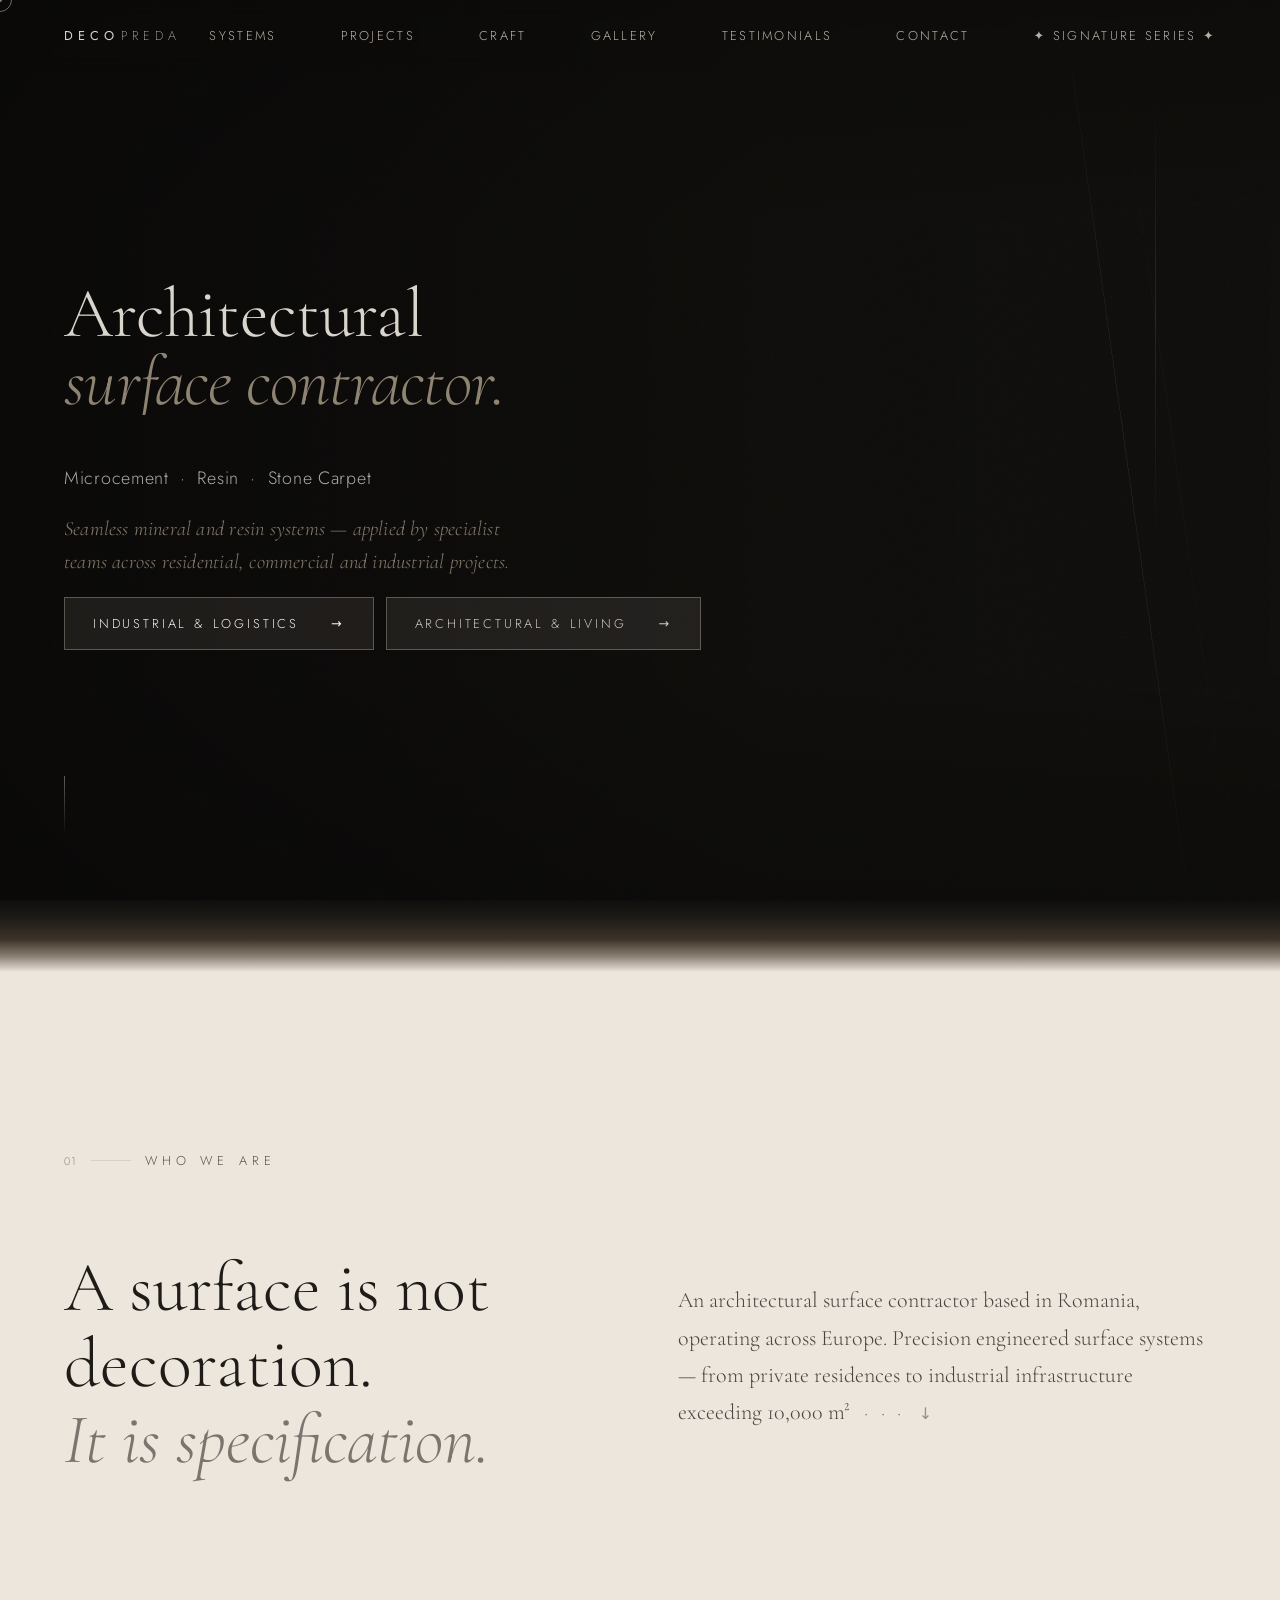
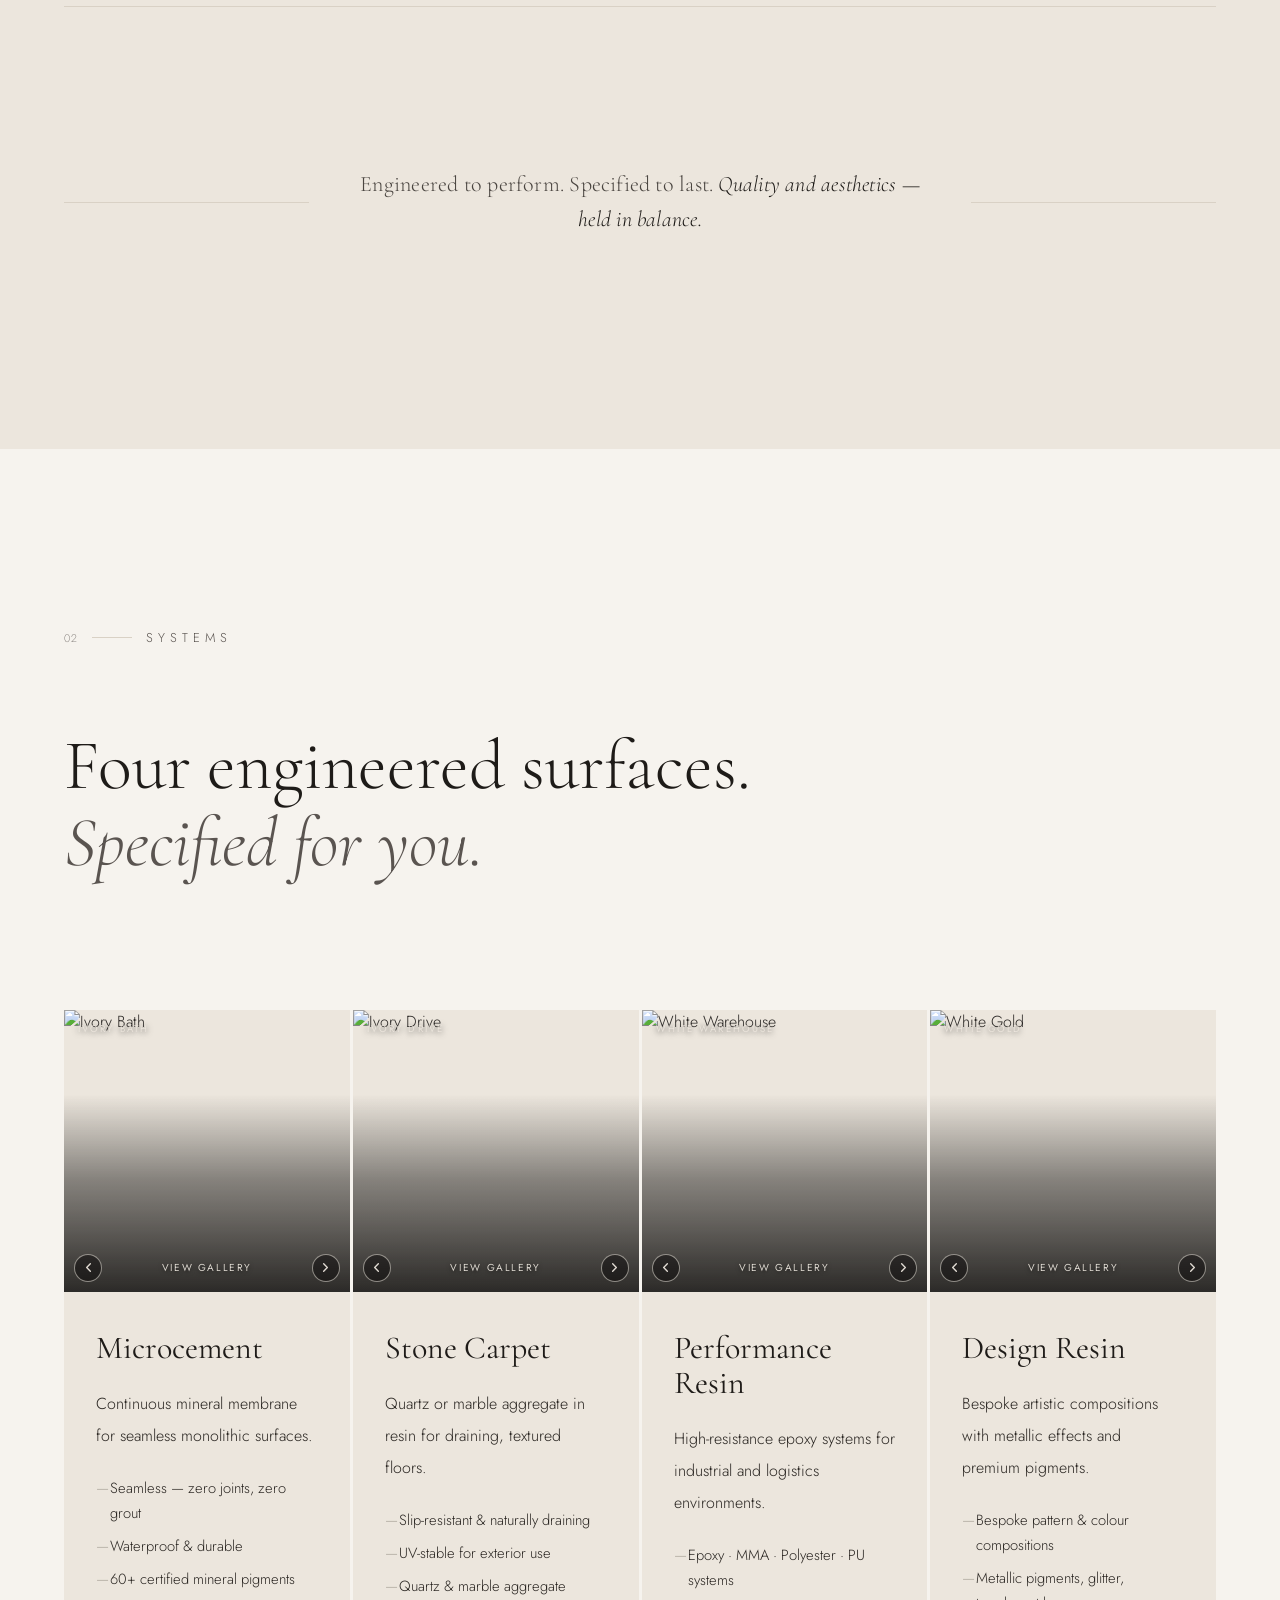
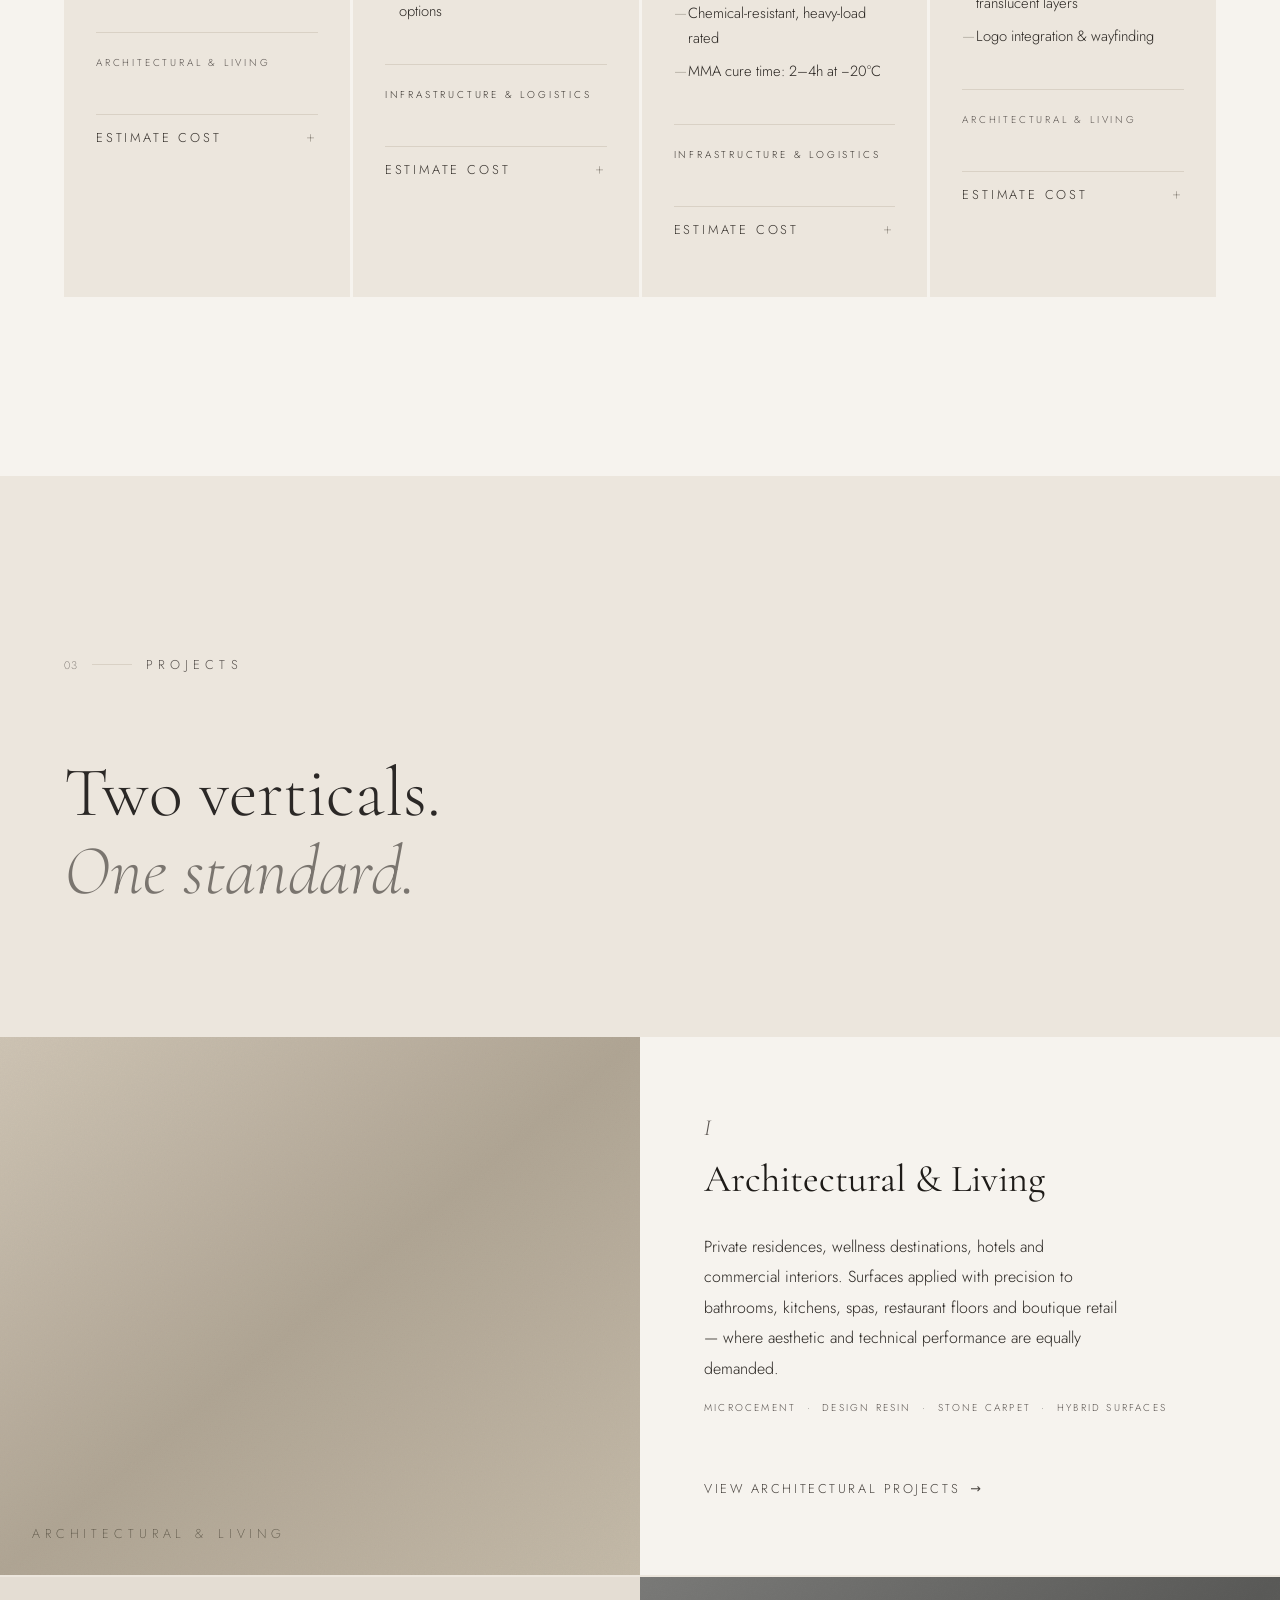
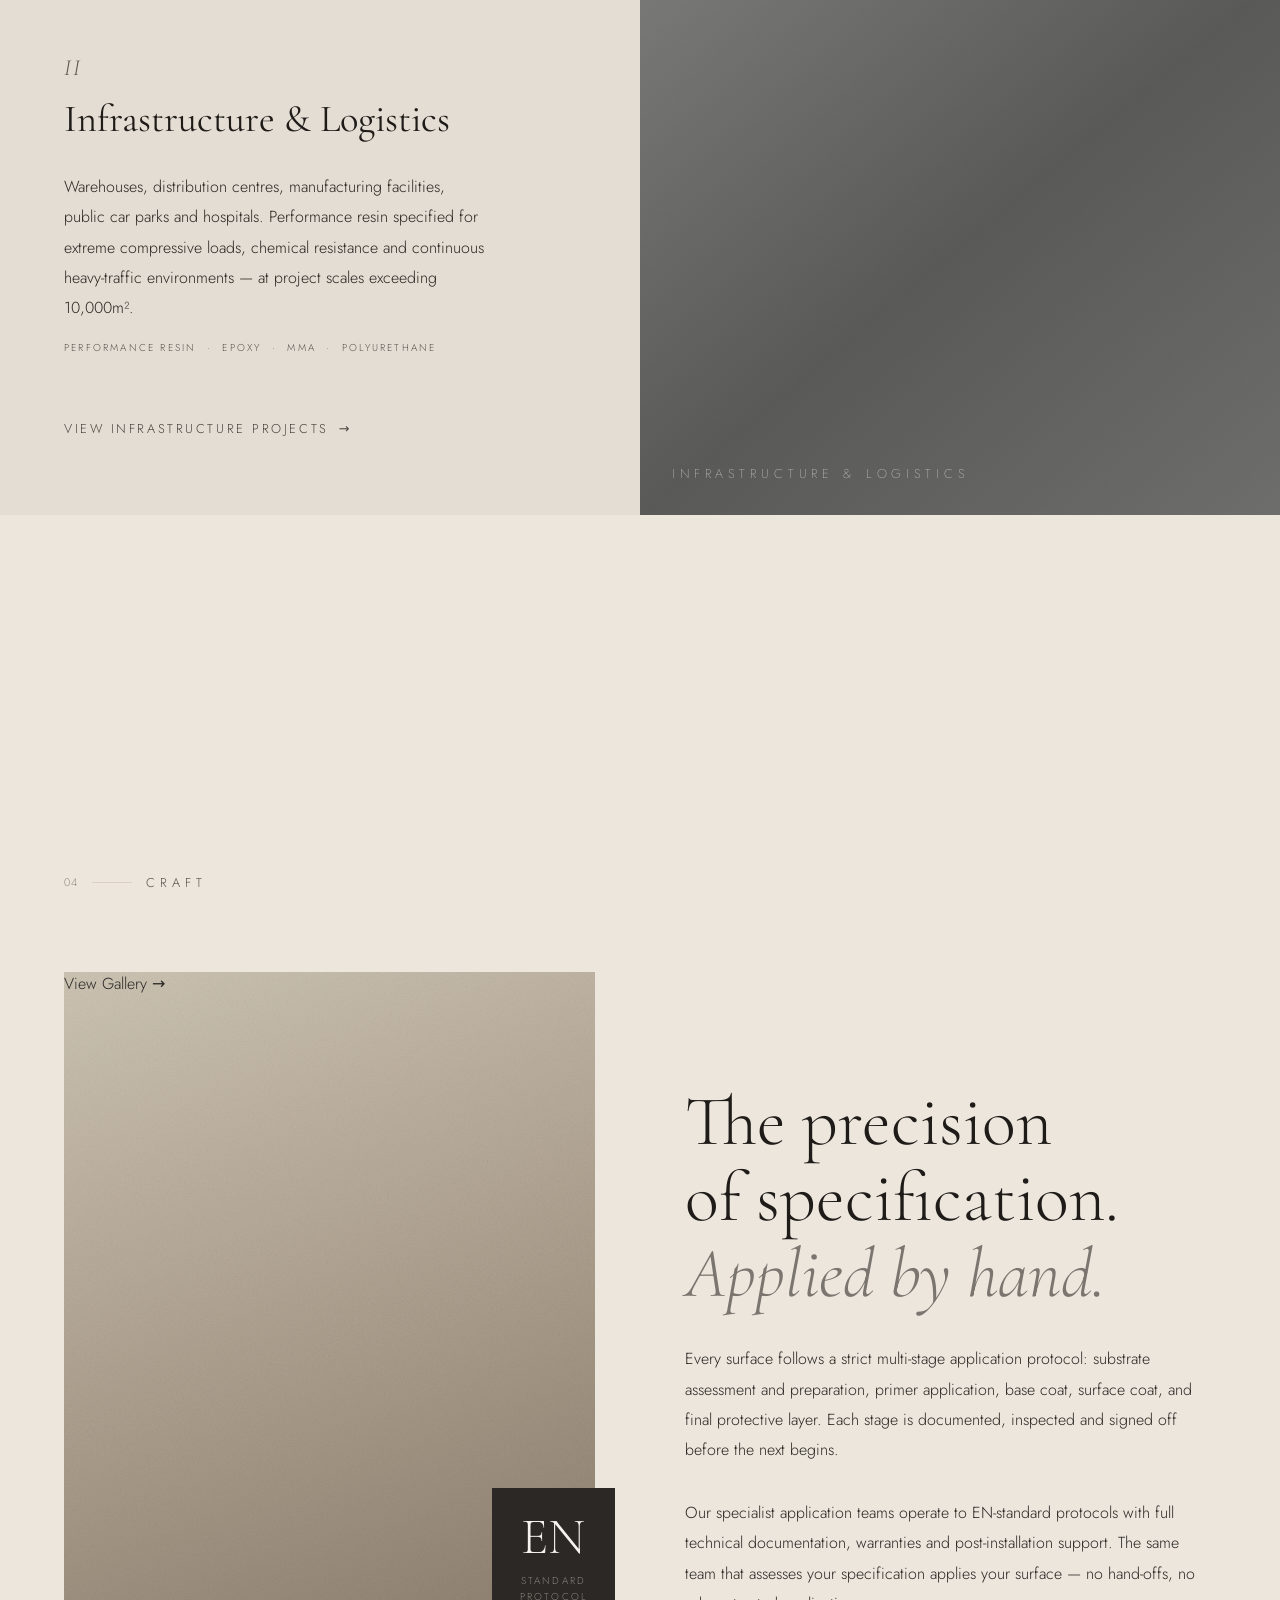
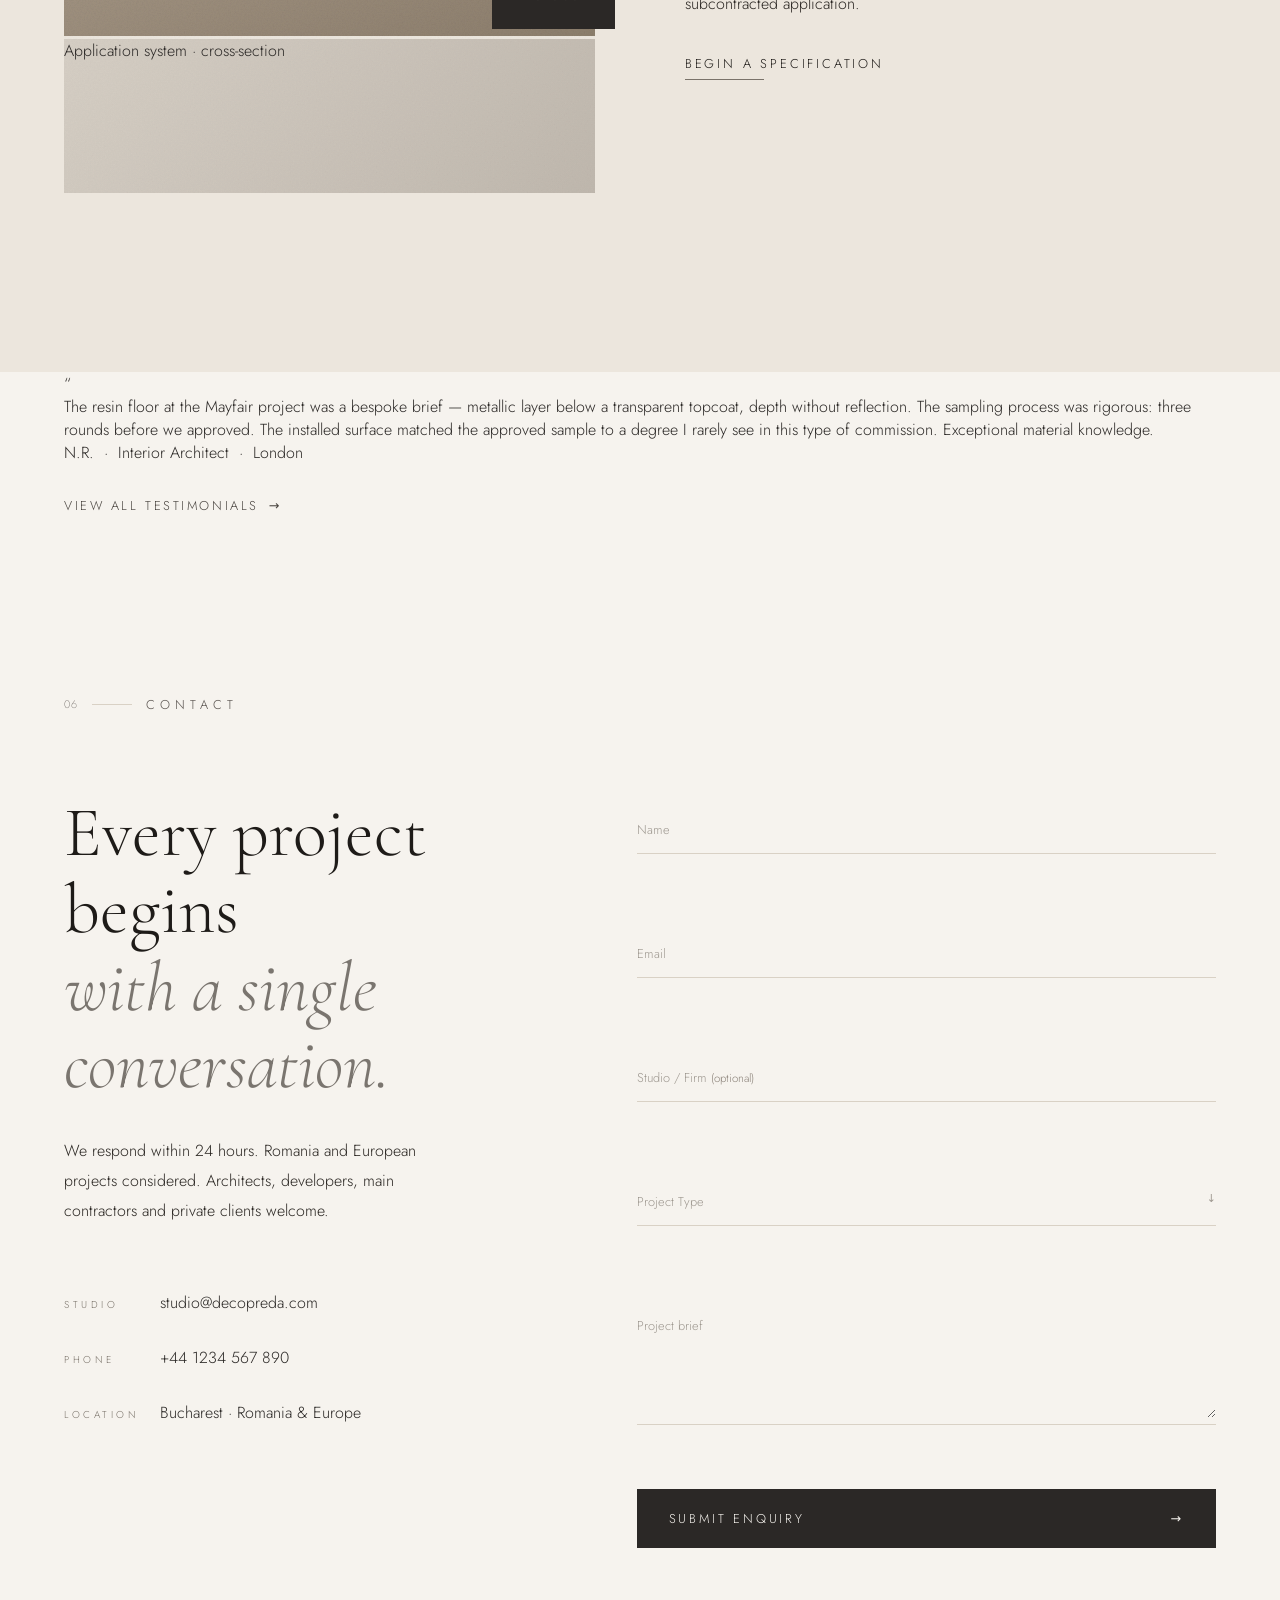
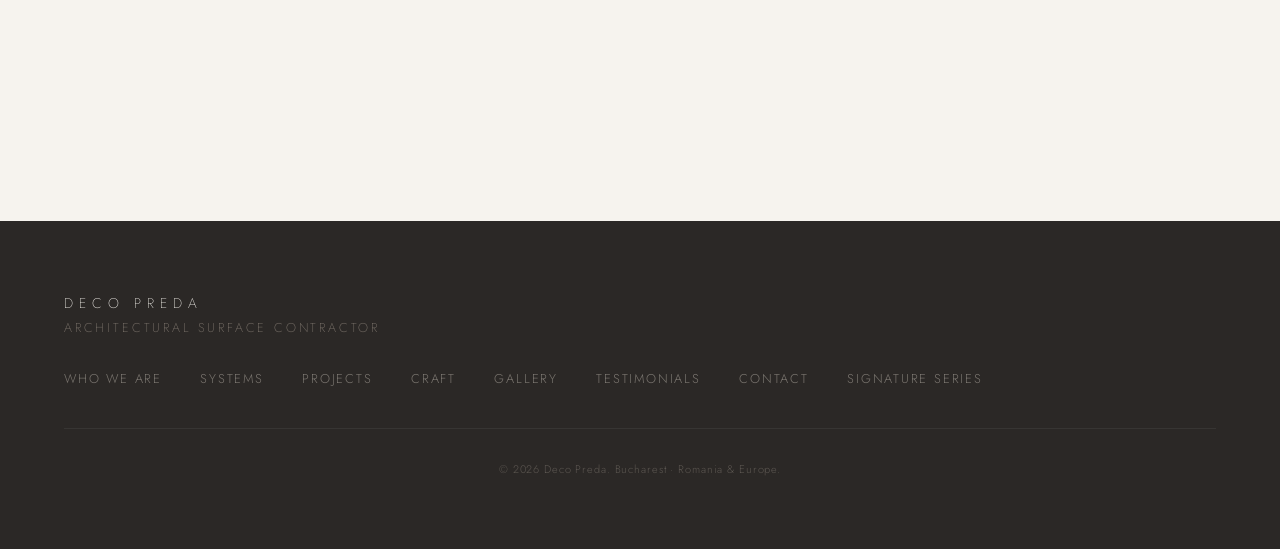
==== commit 3905f340: "Update the word 'Hello' to 'Goodbye'" ====
--- a/index.html
+++ b/index.html
@@ -3,15 +3,15 @@
 <head>
   <meta charset="UTF-8" />
   <meta name="viewport" content="width=device-width, initial-scale=1.0" />
-  <meta name="description" content="Deco Preda — Specialist architectural surface contractor. Microcement, performance resin, design resin, stone carpet and hybrid surface systems. Dublin · Ireland." />
+  <meta name="description" content="Deco Preda — Specialist architectural surface contractor. Microcement, performance resin, design resin, stone carpet and hybrid surface systems. Bucharest · Romania · Europe." />
   <meta property="og:type" content="website" />
   <meta property="og:title" content="Deco Preda — Architectural Surface Contractor" />
-  <meta property="og:description" content="Engineered surface systems across Ireland and Europe. Microcement, resin and stone carpet — residential, commercial and industrial." />
+  <meta property="og:description" content="Engineered surface systems across Romania and Europe. Microcement, resin and stone carpet — residential, commercial and industrial." />
   <meta property="og:image" content="https://predaecaterina01.github.io/images/residential/bathroom/mc-ivory-bathroom-01.webp" />
   <meta property="og:url" content="https://predaecaterina01.github.io/" />
   <meta name="twitter:card" content="summary_large_image" />
   <meta name="twitter:title" content="Deco Preda — Architectural Surface Contractor" />
-  <meta name="twitter:description" content="Engineered surface systems across Ireland and Europe. Microcement, resin and stone carpet." />
+  <meta name="twitter:description" content="Engineered surface systems across Romania and Europe. Microcement, resin and stone carpet." />
   <meta name="twitter:image" content="https://predaecaterina01.github.io/images/residential/bathroom/mc-ivory-bathroom-01.webp" />
   <title>Deco Preda — Architectural Surface Contractor</title>
   <link rel="preconnect" href="https://fonts.googleapis.com" />
@@ -114,7 +114,7 @@
           <div class="who__accord-right">
             <div class="who__teaser" id="whoTeaser">
               <p class="who__teaser-text">
-                An architectural surface contractor operating across Ireland and Europe.
+                An architectural surface contractor based in Romania, operating across Europe.
                 Precision engineered surface systems — from private residences to
                 industrial infrastructure exceeding 10,000 m²
                 <span class="who__teaser-ellipsis">&thinsp;·&thinsp;·&thinsp;·</span>
@@ -124,13 +124,13 @@
             <div class="who__aside" id="whoAside" aria-hidden="true">
               <div class="who__aside-grid">
                 <div class="who__col">
-                  <p class="who__p reveal">An architectural surface contractor operating across Ireland and Europe. Precision engineered surface systems — from private residences to industrial infrastructure exceeding 10,000 m².</p>
+                  <p class="who__p reveal">An architectural surface contractor based in Romania, operating across Europe — Ireland, Belgium, Switzerland and Denmark. Precision engineered surface systems — from private residences to industrial infrastructure exceeding 10,000 m².</p>
                   <p class="who__p reveal">Deco Preda delivers engineered surface systems — from precision mineral applications in private residences to high-performance resin flooring across logistics infrastructure at industrial scale.</p>
                   <p class="who__p reveal">Every project — regardless of scale — is governed by identical standards: certified European material systems, EN-protocol application procedures, full technical documentation and post-installation support.</p>
                   <div class="who__locations reveal">
                     <div class="who__loc">
-                      <span class="who__loc-label">Dublin</span>
-                      <span class="who__loc-desc">Serving Ireland &amp; Europe<button class="who__trigger-close" id="whoClose" aria-label="Close section" type="button"></button></span>
+                      <span class="who__loc-label">Bucharest</span>
+                      <span class="who__loc-desc">Romania · Ireland · Belgium · Switzerland · Denmark<button class="who__trigger-close" id="whoClose" aria-label="Close section" type="button"></button></span>
                     </div>
                   </div>
                 </div>
@@ -533,13 +533,19 @@
         </header>
         <div class="craft__grid">
           <div class="craft__visual reveal" aria-hidden="true">
-            <div class="craft__img craft__img--a"></div>
-            <div class="craft__img craft__img--b"></div>
-            <div class="craft__plaque">
-              <span class="craft__plaque-n">EN</span>
-              <span class="craft__plaque-l">Standard<br>Protocol</span>
-            </div>
-          </div>
+   <div class="craft__img craft__img--a">
+    <a href="gallery.html" class="craft__img-link" aria-label="View gallery" data-cursor="link">
+      <span class="craft__img-cta">View Gallery →</span>
+    </a>
+   </div>
+    <div class="craft__img craft__img--b craft__img--diagram">
+    <span class="craft__diagram-label">Application system · cross-section</span>
+   </div>
+   <div class="craft__plaque">
+    <span class="craft__plaque-n">EN</span>
+    <span class="craft__plaque-l">Standard<br>Protocol</span>
+     </div>
+      </div>
           <div class="craft__words">
             <h2 class="craft__h reveal">The precision<br>of specification.<br><em>Applied by hand.</em></h2>
             <p class="craft__p reveal">Every surface follows a strict multi-stage application protocol: substrate assessment and preparation, primer application, base coat, surface coat, and final protective layer. Each stage is documented, inspected and signed off before the next begins.</p>
@@ -553,15 +559,23 @@
       </div>
     </section>
 
-    <!-- ══ INVITATION STRIP ══ -->
-    <div class="invite-strip" role="complementary" aria-label="Signature Series invitation">
-      <p class="invite-strip__line">
-        Some surfaces cannot be specified — only commissioned.
-      </p>
-      <a href="signature-series.html" class="invite-strip__cta" data-cursor="link" aria-label="Explore Signature Series — exclusive commissions">
-        Signature Series <span class="invite-strip__arrow" aria-hidden="true">→</span>
+   <!-- ══ TESTIMONIAL TEASER ══ -->
+<section class="testimonial-teaser" aria-label="Client testimonial">
+  <div class="wrap">
+    <div class="testimonial-teaser__inner">
+      <span class="testimonial-teaser__mark reveal" aria-hidden="true">&ldquo;</span>
+      <blockquote class="testimonial-teaser__quote reveal">
+        The resin floor at the Mayfair project was a bespoke brief — metallic layer below a transparent topcoat, depth without reflection. The sampling process was rigorous: three rounds before we approved. The installed surface matched the approved sample to a degree I rarely see in this type of commission. Exceptional material knowledge.
+      </blockquote>
+      <footer class="testimonial-teaser__author reveal">
+        N.R. &nbsp;·&nbsp; Interior Architect &nbsp;·&nbsp; London
+      </footer>
+      <a href="testimonials.html" class="link-arrow reveal" data-cursor="link">
+        View all testimonials
       </a>
     </div>
+  </div>
+</section>
 
     <!-- ══ CONTACT ══ -->
     <section class="commission" id="contact" aria-label="Contact">
@@ -574,11 +588,11 @@
         <div class="commission__grid">
           <div class="commission__intro">
             <h2 class="commission__h reveal">Every project begins<br><em>with a single<br>conversation.</em></h2>
-            <p class="commission__body reveal">We respond within 24 hours. Ireland and European projects considered. Architects, developers, main contractors and private clients welcome.</p>
+            <p class="commission__body reveal">We respond within 24 hours. Romania and European projects considered. Architects, developers, main contractors and private clients welcome.</p>
             <address class="commission__contact reveal">
               <div class="commission__contact-row"><span>Studio</span><a href="mailto:studio@decopreda.com">studio@decopreda.com</a></div>
               <div class="commission__contact-row"><span>Phone</span><a href="tel:+441234567890">+44 1234 567 890</a></div>
-              <div class="commission__contact-row"><span>Location</span><span>Dublin · Ireland &amp; Europe</span></div>
+              <div class="commission__contact-row"><span>Location</span><span>Bucharest · Romania &amp; Europe</span></div>
             </address>
           </div>
           <form class="form reveal" id="commissionForm" action="https://formspree.io/f/mkoqvqbw" method="POST" novalidate aria-label="Project inquiry">
@@ -631,7 +645,7 @@
           <a href="#contact">Contact</a>
           <a href="signature-series.html">Signature Series</a>
         </nav>
-        <p class="foot__copy">&copy; <span id="yr"></span> Deco Preda Ltd. Dublin · Ireland &amp; Europe.</p>
+        <p class="foot__copy">&copy; <span id="yr"></span> Deco Preda. Bucharest · Romania &amp; Europe.</p>
       </div>
     </div>
   </footer>
--- a/style.css
+++ b/style.css
@@ -2998,82 +2998,66 @@
   .projects__h { margin-bottom: clamp(32px, 6vw, 48px); }
 }
 /* ════════════════════════════════════════════════════════════
-   DECO PREDA — NAV MOBILE FIX — VERSIUNEA 3 FINALĂ
-   Lipește la SFÂRȘITUL lui style.css (înlocuiește orice
-   bloc nav mobil anterior).
+   DECO PREDA — NAV MOBILE — V6 FUNCTIONAL + QUIET LUXURY
+   Baza: V6 (funcțional pe iOS) + design rafinat
    ════════════════════════════════════════════════════════════ */
 
-/* ─── BACKDROP ─────────────────────────────────────────────
-   Overlay întunecat. FĂRĂ backdrop-filter — blur e doar pe panel.
-──────────────────────────────────────────────────────────── */
+/* ── Burger lines ─────────────────────────────────────────── */
+.nav__burger-line {
+  display: block;
+  width: 24px;
+  height: 1.5px;
+  background: #ECE6DD;
+  border-radius: 0;
+  transition: transform 0.4s cubic-bezier(0.22,1,0.36,1), opacity 0.25s ease;
+}
+.nav.on-light .nav__burger-line { background: #2B2826; }
+.nav__burger.is-open .nav__burger-line { background: #2B2826 !important; }
+.nav__burger.is-open .nav__burger-line:nth-child(1) { transform: translateY(8px) rotate(45deg); }
+.nav__burger.is-open .nav__burger-line:nth-child(2) { opacity: 0; transform: scaleX(0); }
+.nav__burger.is-open .nav__burger-line:nth-child(3) { transform: translateY(-8px) rotate(-45deg); }
+
+/* ── Backdrop ─────────────────────────────────────────────── */
 .nav__backdrop {
-  position: fixed !important;
-  inset: 0 !important;
-  background: rgba(10, 9, 8, 0.60) !important;
-  z-index: 998 !important;
-  opacity: 0 !important;
-  visibility: hidden !important;
-  pointer-events: none !important;
-  transition: opacity 0.35s ease, visibility 0s linear 0.35s !important;
-}
-
+  position: fixed; inset: 0; z-index: 998;
+  background: rgba(10, 9, 8, 0.45);
+  opacity: 0; visibility: hidden; pointer-events: none;
+  transition: opacity 0.35s ease, visibility 0s linear 0.35s;
+}
 .nav__backdrop.is-active {
-  opacity: 1 !important;
-  visibility: visible !important;
-  pointer-events: auto !important;
-  transition: opacity 0.35s ease, visibility 0s linear 0s !important;
-}
-
-/* ─── BURGER LINES ─────────────────────────────────────────
-   .nav__burger-line e clasa nouă pe cele 3 <span>-uri.
-──────────────────────────────────────────────────────────── */
-.nav__burger-line {
-  display: block !important;
-  width: 24px !important;
-  height: 1px !important;
-  background: #1E1B18 !important;
-  transition: transform 0.38s cubic-bezier(0.22, 1, 0.36, 1),
-              opacity   0.22s ease !important;
-}
-
-.nav.on-light .nav__burger-line {
-  background: var(--ink) !important;
-}
-
-/* X la deschidere */
-.nav__burger.is-open .nav__burger-line:nth-child(1) {
-  transform: translateY(8px) rotate(45deg) !important;
-}
-.nav__burger.is-open .nav__burger-line:nth-child(2) {
-  opacity: 0 !important;
-  transform: scaleX(0) !important;
-}
-.nav__burger.is-open .nav__burger-line:nth-child(3) {
-  transform: translateY(-8px) rotate(-45deg) !important;
-}
-
-/* ─── MOBIL ≤ 900px ────────────────────────────────────────
-──────────────────────────────────────────────────────────── */
+  opacity: 1; visibility: visible; pointer-events: auto;
+  transition: opacity 0.35s ease, visibility 0s linear 0s;
+}
+
+/* ══ MOBIL ════════════════════════════════════════════════ */
 @media (max-width: 900px) {
 
-  /* Burger vizibil */
+  /* Nav bar pe mobil — ivory solid */
+  .nav {
+    height: 64px !important;
+    background: rgba(246, 243, 238, 0.98) !important;
+    backdrop-filter: none !important;
+    -webkit-backdrop-filter: none !important;
+    border-bottom: 1px solid rgba(217, 209, 197, 0.6) !important;
+  }
+
+  .nav.on-dark {
+    background: rgba(246, 243, 238, 0.98) !important;
+  }
+
+  /* Burger */
   .nav__burger {
     display: flex !important;
     flex-direction: column !important;
-    justify-content: center !important;
-    gap: 7px !important;
-    padding: 8px !important;
+    gap: 6px !important;
+    padding: 10px !important;
     background: none !important;
     border: none !important;
     cursor: pointer !important;
     z-index: 1001 !important;
   }
 
-  /* ── PANEL ─────────────────────────────────────────────
-     Folosim position:fixed + width pe întreaga înălțime.
-     display:flex + flex-direction:column = menu-scroll umple tot.
-     Tranziție: translateX(100%) → translateX(0).
-  ──────────────────────────────────────────────────────── */
+  /* Panel — identic V6 ca structură, rafinat vizual */
   .nav__panel {
     display: flex !important;
     flex-direction: column !important;
@@ -3082,159 +3066,176 @@
     right: 0 !important;
     bottom: 0 !important;
     left: auto !important;
-    width: 80vw !important;
-    max-width: 360px !important;
-    min-width: 280px !important;
+    width: 78vw !important;
+    max-width: 320px !important;
     z-index: 1000 !important;
-
-    /* Glassmorphism — blur EXCLUSIV pe panel */
-    background: rgba(246, 243, 238, 0.92) !important;
-    backdrop-filter: blur(20px) !important;
-    -webkit-backdrop-filter: blur(20px) !important;
-
-    border-left: 1px solid rgba(217, 209, 197, 0.6) !important;
-    border-top: none !important;
     padding: 0 !important;
     margin: 0 !important;
+    box-sizing: border-box !important;
     overflow: hidden !important;
 
-    /* Starea ÎNCHISĂ */
-    transform: translateX(100%) !important;
+    /* Ivory solid — fără backdrop-filter care rupe iOS */
+    background: #F6F3EE !important;
+    border-left: 1px solid rgba(217, 209, 197, 0.8) !important;
+    box-shadow: -8px 0 48px rgba(10, 9, 8, 0.12) !important;
+
+    /* Nicio mască — bug Safari */
+    -webkit-mask-image: none !important;
+    mask-image: none !important;
+
+    /* Identic V6 */
+    transform: translateX(110%) !important;
     visibility: hidden !important;
-    opacity: 0 !important;
-    transition:
-      transform   0.44s cubic-bezier(0.22, 1, 0.36, 1),
-      opacity     0.30s ease,
-      visibility  0s   linear 0.44s !important;
+    transition: transform 0.44s cubic-bezier(0.22,1,0.36,1),
+                visibility 0s linear 0.44s !important;
   }
 
-  /* Starea DESCHISĂ */
   .nav__panel.is-active {
     transform: translateX(0) !important;
     visibility: visible !important;
-    opacity: 1 !important;
-    transition:
-      transform   0.44s cubic-bezier(0.22, 1, 0.36, 1),
-      opacity     0.30s ease,
-      visibility  0s   linear 0s !important;
+    transition: transform 0.44s cubic-bezier(0.22,1,0.36,1),
+                visibility 0s linear 0s !important;
   }
 
-  /* ── MENU-SCROLL ───────────────────────────────────────
-     flex:1 = umple tot spațiul rămas în panel.
-     overflow-y:auto = scroll doar în panel.
-  ──────────────────────────────────────────────────────── */
+  /* Linie decorativă sus — Quiet Luxury detail */
+  .nav__panel::before {
+    content: '';
+    position: absolute;
+    top: 64px;
+    left: 28px;
+    right: 24px;
+    height: 1px;
+    background: rgba(217, 209, 197, 0.6);
+    z-index: 3;
+    pointer-events: none;
+  }
+
+  /* Fade gradient la baza panoului */
+  .nav__panel::after {
+    content: '';
+    position: absolute;
+    bottom: 0; left: 0; right: 0;
+    height: 120px;
+    background: linear-gradient(
+      to bottom,
+      transparent 0%,
+      rgba(246, 243, 238, 0.95) 100%
+    );
+    pointer-events: none !important;
+    z-index: 2;
+  }
+
+  /* Menu scroll — identic V6, toate link-urile vizibile */
   .menu-scroll {
     display: flex !important;
     flex-direction: column !important;
     flex: 1 !important;
     width: 100% !important;
-
-    /* Padding sus = nav-bar height + breathing room */
-    padding-top: calc(var(--nav-h) + 32px) !important;
-    padding-bottom: 48px !important;
-    padding-left: 32px !important;
-    padding-right: 32px !important;
+    height: 100% !important;
     box-sizing: border-box !important;
 
-    /* Scroll fluid iOS */
+    /* Padding generos — toate cele 7 link-uri vizibile fără scroll */
+    padding-top: 80px !important;
+    padding-bottom: 80px !important;
+    padding-left: 28px !important;
+    padding-right: 24px !important;
+
     overflow-y: auto !important;
     overflow-x: hidden !important;
     -webkit-overflow-scrolling: touch !important;
     overscroll-behavior-y: contain !important;
+    background: transparent !important;
+
+    /* Fără mască — bug Safari */
+    -webkit-mask-image: none !important;
+    mask-image: none !important;
   }
 
-  /* ── NAV ITEMS ──────────────────────────────────────────
-     Font serif mare, pe fond ivory deschis.
-     Opacitate progresivă: 1 → 0.55 → 0.25 → 0.12
-     Touch/hover = opacity 1.
-  ──────────────────────────────────────────────────────── */
+  /* Nav items — Quiet Luxury */
   .nav__item {
-    font-family: var(--serif) !important;
-    font-size: clamp(22px, 5.5vw, 36px) !important;
+    font-family: 'Cormorant Garamond', Georgia, serif !important;
+    font-size: clamp(24px, 5.5vw, 32px) !important;
     font-weight: 300 !important;
     letter-spacing: 0.01em !important;
+    line-height: 1.2 !important;
     text-transform: none !important;
-    color: #1E1B18 !important;
+    color: #2B2826 !important;
+    text-decoration: none !important;
 
     display: block !important;
     width: 100% !important;
-    padding: 14px 0 !important;
+    padding: 12px 0 !important;
     margin: 0 !important;
-    border-bottom: 1px solid rgba(200, 192, 182, 0.55) !important;
+    border: none !important;
+    border-bottom: 1px solid rgba(217, 209, 197, 0.5) !important;
     background: transparent !important;
-
+    box-shadow: none !important;
+
+    /* Z-index și pointer-events — identic V6 */
+    position: relative !important;
+    z-index: 1 !important;
+    pointer-events: auto !important;
+    cursor: pointer !important;
+
+    opacity: 1 !important;
     transition: opacity 0.2s ease, color 0.2s ease !important;
-    text-decoration: none !important;
+    -webkit-tap-highlight-color: rgba(122, 115, 106, 0.08) !important;
   }
 
-  .nav__item::after {
-    display: none !important;
+  /* Elimină underline-ul de pe desktop */
+  .nav__item::after { display: none !important; }
+
+  /* Toate link-urile la opacitate 1 — toate vizibile clar */
+  .menu-scroll .nav__item:nth-child(1) { opacity: 1 !important; }
+  .menu-scroll .nav__item:nth-child(2) { opacity: 1 !important; }
+  .menu-scroll .nav__item:nth-child(3) { opacity: 1 !important; }
+  .menu-scroll .nav__item:nth-child(4) { opacity: 1 !important; }
+  .menu-scroll .nav__item:nth-child(n+5) { opacity: 1 !important; }
+
+  .nav__item:hover,
+  .nav__item:active,
+  .nav__item:focus {
+    opacity: 1 !important;
+    color: #7A736A !important;
+    outline: none !important;
   }
 
-  /* Opacitate progresivă */
-  .nav__item:nth-child(1) { opacity: 1 !important; }
-  .nav__item:nth-child(2) { opacity: 0.55 !important; }
-  .nav__item:nth-child(3) { opacity: 0.28 !important; }
-  .nav__item:nth-child(n+4) { opacity: 0.12 !important; }
-
-  /* Touch / hover / focus */
-  .nav__item:hover,
-  .nav__item:focus,
-  .nav__item:active {
-    opacity: 1 !important;
-    color: #1E1B18 !important;
+  /* Contact — taupe subtil */
+  .nav__item--contact {
+    color: #7A736A !important;
+    font-size: clamp(20px, 4.5vw, 26px) !important;
   }
 
-  /* Contact */
-  .nav__item--contact {
-    color: var(--taupe-d) !important;
-  }
-
-  /* Signature Series */
+  /* Signature Series — sans-serif mic, elegant */
   .nav__item--sig {
-    font-family: var(--sans) !important;
-    font-size: 11px !important;
-    letter-spacing: 0.28em !important;
+    font-family: 'Jost', system-ui, sans-serif !important;
+    font-size: 9px !important;
+    letter-spacing: 0.38em !important;
     text-transform: uppercase !important;
-    color: var(--stone) !important;
+    color: #9E9890 !important;
     border-bottom: none !important;
-    margin-top: 16px !important;
-    padding-top: 4px !important;
-    opacity: 0.7 !important;
-  }
-
-  .nav__item--sig:hover,
-  .nav__item--sig:active {
+    padding-top: 16px !important;
+    padding-bottom: 8px !important;
     opacity: 1 !important;
   }
 
-  /* CTA reset */
   .nav__item--cta {
     border: none !important;
     background: transparent !important;
-    padding: 14px 0 !important;
-    color: var(--taupe-d) !important;
+    color: #7A736A !important;
   }
 
-  .nav__item--cta:hover {
-    background: none !important;
-    color: #1E1B18 !important;
-  }
-
-} /* end @media ≤ 900px */
-
-
-/* ─── DESKTOP ≥ 901px — reset complet ──────────────────────
-   Previne orice scurgere de stiluri mobile.
-──────────────────────────────────────────────────────────── */
+} /* end mobile */
+
+/* ══ DESKTOP ═════════════════════════════════════════════ */
 @media (min-width: 901px) {
 
-  .nav__burger {
-    display: none !important;
-  }
-
-  .nav__backdrop {
-    display: none !important;
+  .nav__burger  { display: none !important; }
+  .nav__backdrop { display: none !important; }
+
+  .nav {
+    height: var(--nav-h) !important;
+    background: unset !important;
   }
 
   .nav__panel {
@@ -3242,22 +3243,29 @@
     position: static !important;
     transform: none !important;
     visibility: visible !important;
-    opacity: 1 !important;
+    pointer-events: auto !important;
     width: auto !important;
     max-width: none !important;
-    min-width: 0 !important;
     height: auto !important;
     background: none !important;
+    -webkit-backdrop-filter: none !important;
     backdrop-filter: none !important;
-    -webkit-backdrop-filter: none !important;
     border: none !important;
+    box-shadow: none !important;
     overflow: visible !important;
     padding: 0 !important;
     flex-direction: row !important;
     align-items: center !important;
     gap: var(--s-lg) !important;
     transition: none !important;
+    opacity: 1 !important;
+    z-index: auto !important;
+    -webkit-mask-image: none !important;
+    mask-image: none !important;
   }
+
+  .nav__panel::before { display: none !important; }
+  .nav__panel::after  { display: none !important; }
 
   .menu-scroll {
     display: flex !important;
@@ -3269,13 +3277,17 @@
     height: auto !important;
     padding: 0 !important;
     overflow: visible !important;
-    overscroll-behavior-y: auto !important;
-    -webkit-overflow-scrolling: auto !important;
+    background: transparent !important;
+    opacity: 1 !important;
+    visibility: visible !important;
+    pointer-events: auto !important;
+    -webkit-mask-image: none !important;
+    mask-image: none !important;
   }
 
   .nav__item {
-    font-family: var(--sans) !important;
-    font-size: var(--t-xs) !important;
+    font-family: 'Jost', system-ui, sans-serif !important;
+    font-size: clamp(11px, 1vw, 13px) !important;
     font-weight: 300 !important;
     letter-spacing: 0.18em !important;
     text-transform: uppercase !important;
@@ -3284,33 +3296,44 @@
     width: auto !important;
     padding: 0 !important;
     border: none !important;
+    background: transparent !important;
     opacity: 1 !important;
+    visibility: visible !important;
     margin: 0 !important;
-    transition: color var(--dur-fast) !important;
+    position: relative !important;
+    z-index: auto !important;
+    transition: color 0.25s ease !important;
+    text-decoration: none !important;
+    pointer-events: auto !important;
+    cursor: none !important;
   }
 
   .nav__item::after {
+    content: '' !important;
     display: block !important;
+    position: absolute !important;
+    bottom: -2px !important;
+    left: 0 !important;
+    width: 0 !important;
+    height: 1px !important;
+    background: #7A736A !important;
+    transition: width 0.5s cubic-bezier(0.22,1,0.36,1) !important;
   }
 
-  .nav.on-light .nav__item {
-    color: var(--stone) !important;
-  }
-
-  .nav.on-light .nav__item:hover {
-    color: var(--ink) !important;
-  }
+  .nav__item:hover { color: #ECE6DD !important; }
+  .nav__item:hover::after { width: 100% !important; }
+  .nav.on-light .nav__item { color: #7A756F !important; }
+  .nav.on-light .nav__item:hover { color: #2B2826 !important; }
 
   .nav__item--sig {
-    font-family: var(--sans) !important;
-    font-size: var(--t-xs) !important;
+    opacity: 1 !important;
+    color: rgba(214, 204, 192, 0.85) !important;
+    font-size: clamp(11px, 1vw, 13px) !important;
     letter-spacing: 0.18em !important;
     text-transform: uppercase !important;
-    color: rgba(214, 204, 192, 0.85) !important;
     border: none !important;
+    padding: 0 !important;
     margin: 0 !important;
-    padding: 0 !important;
-    opacity: 1 !important;
   }
 
-} /* end @media ≥ 901px */
+} /* end desktop */
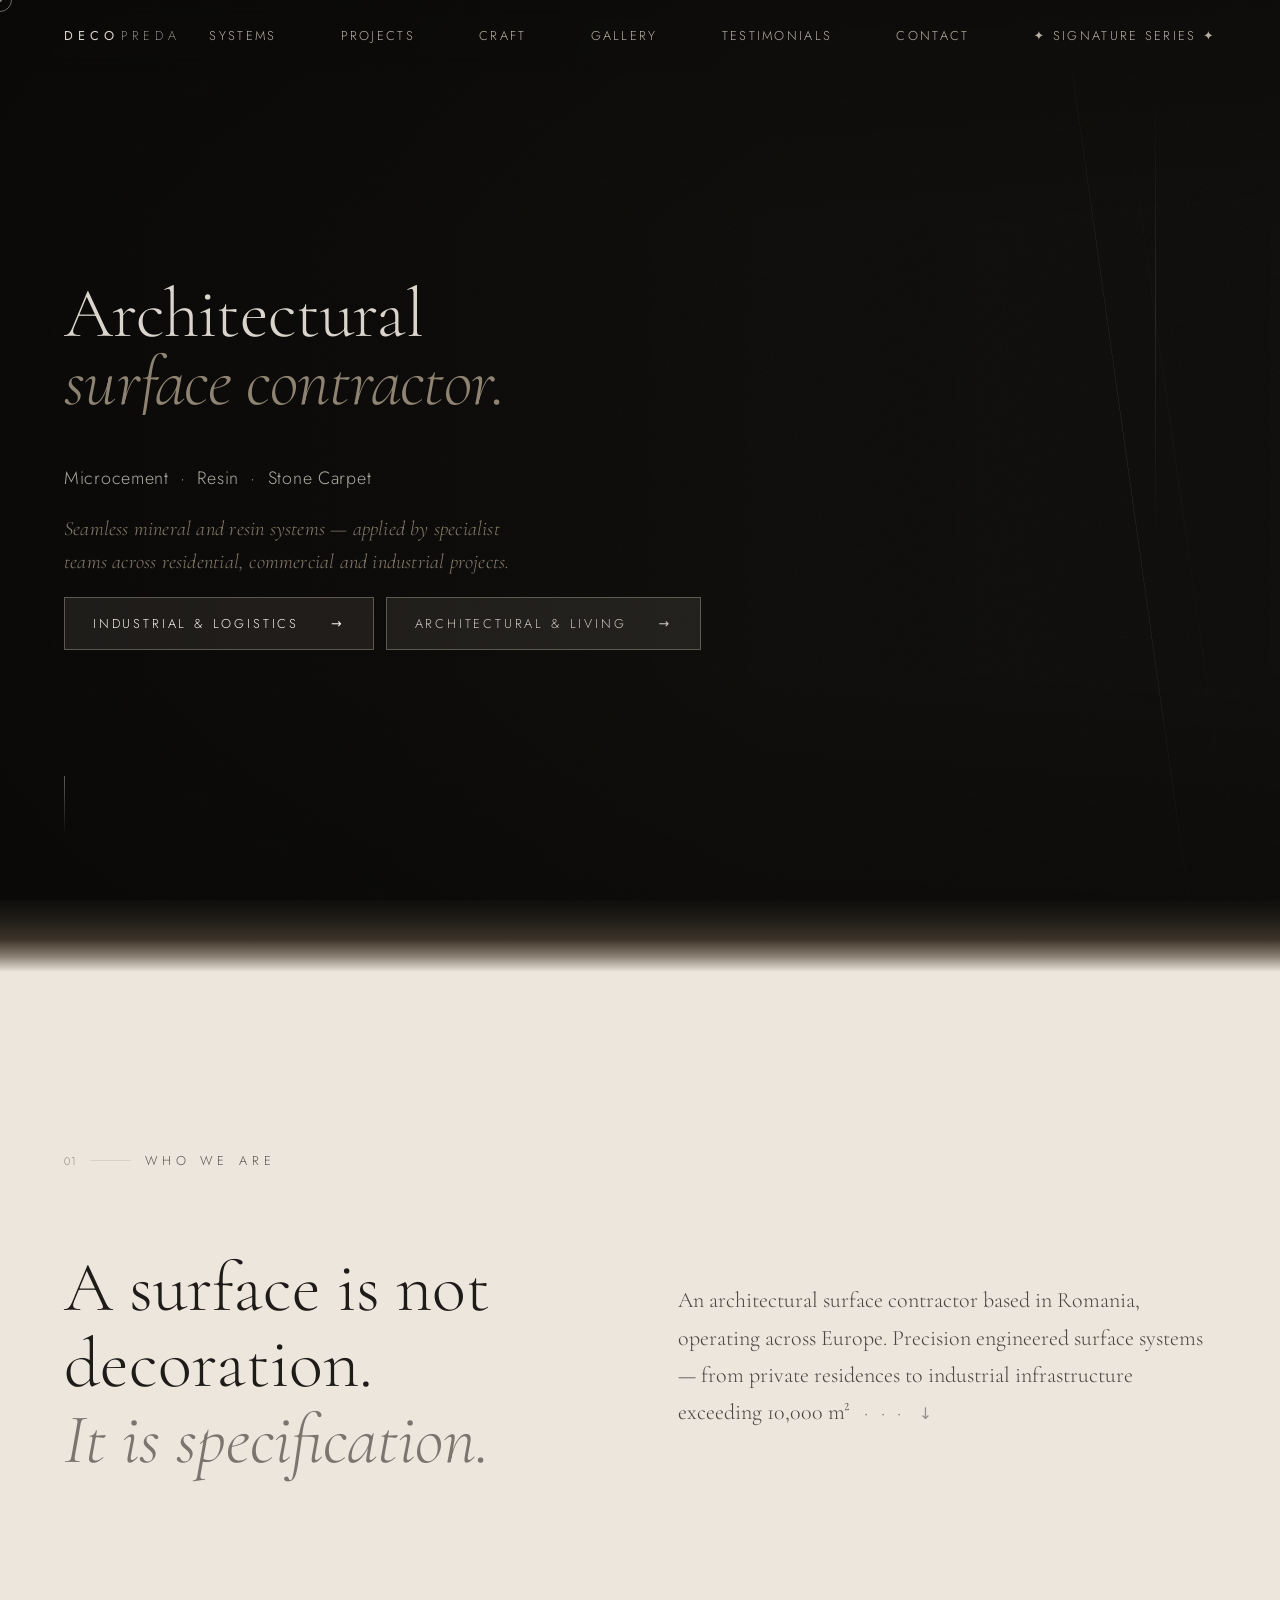
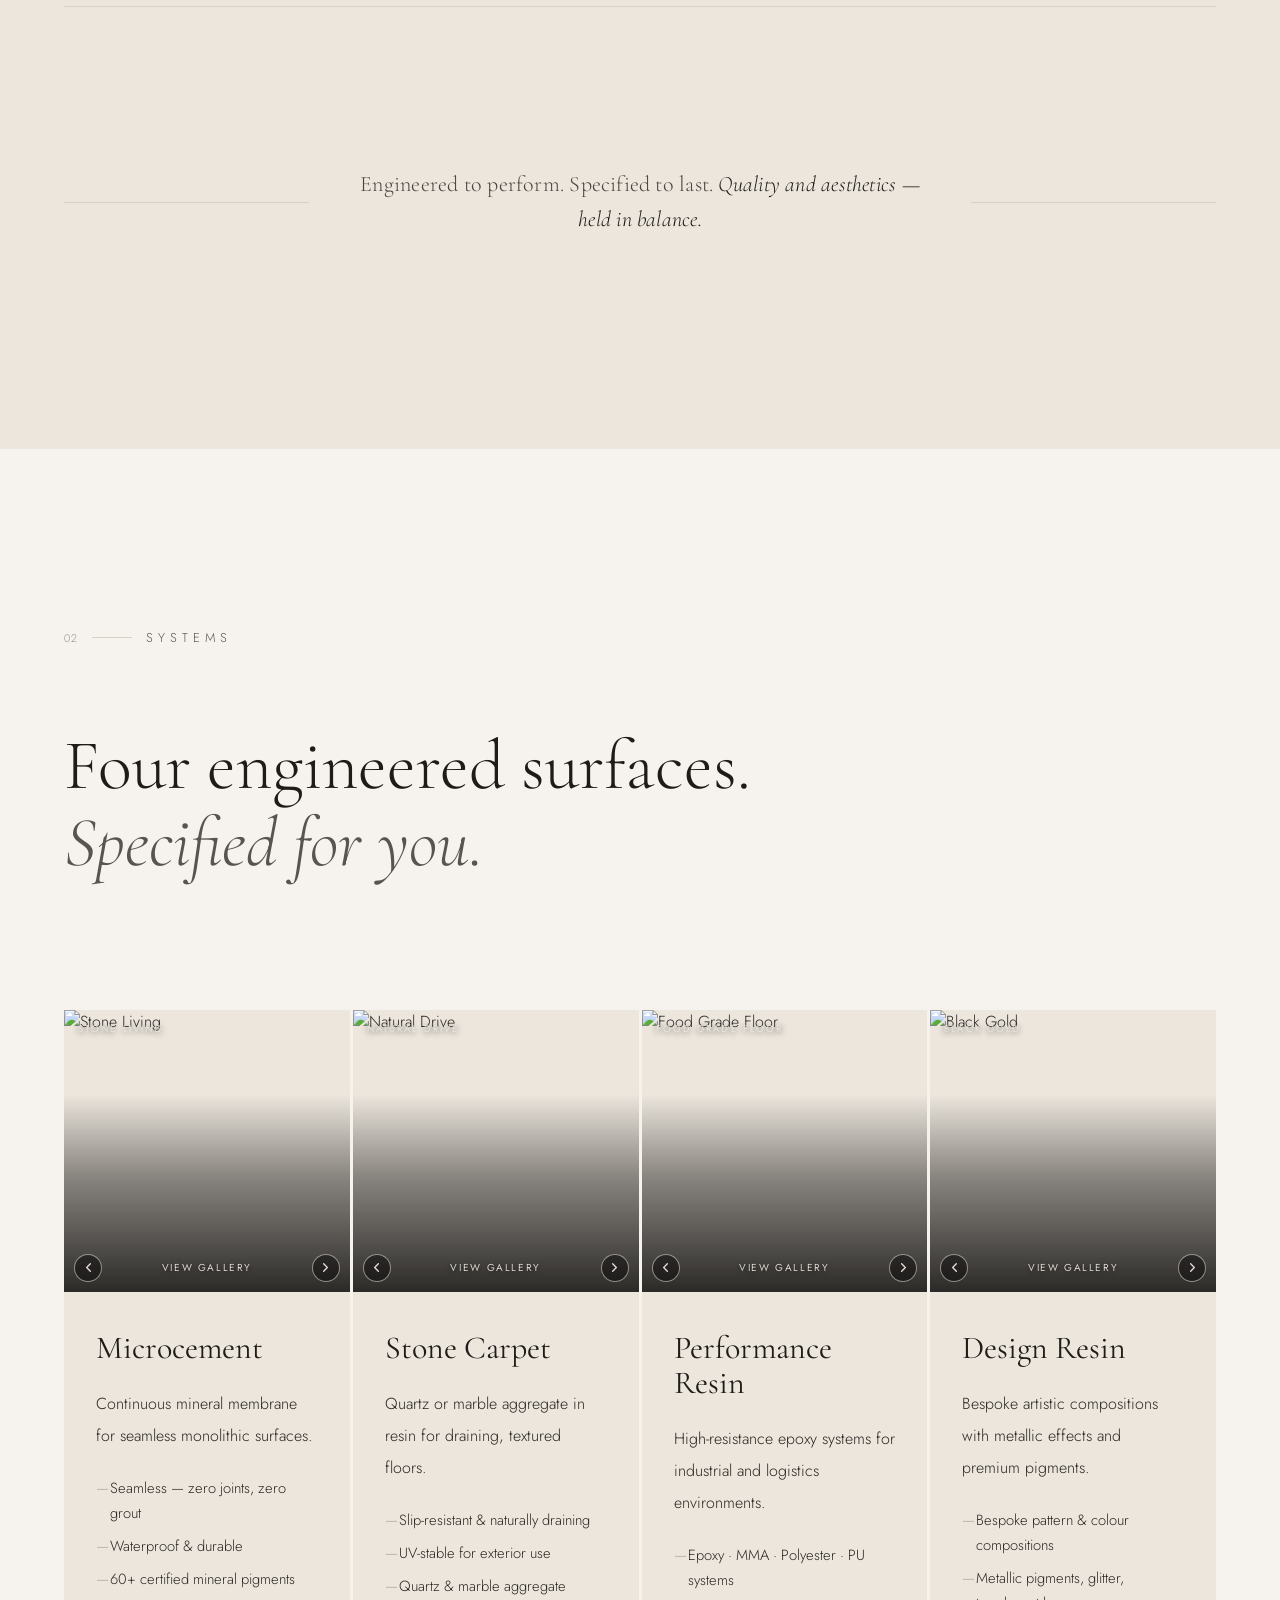
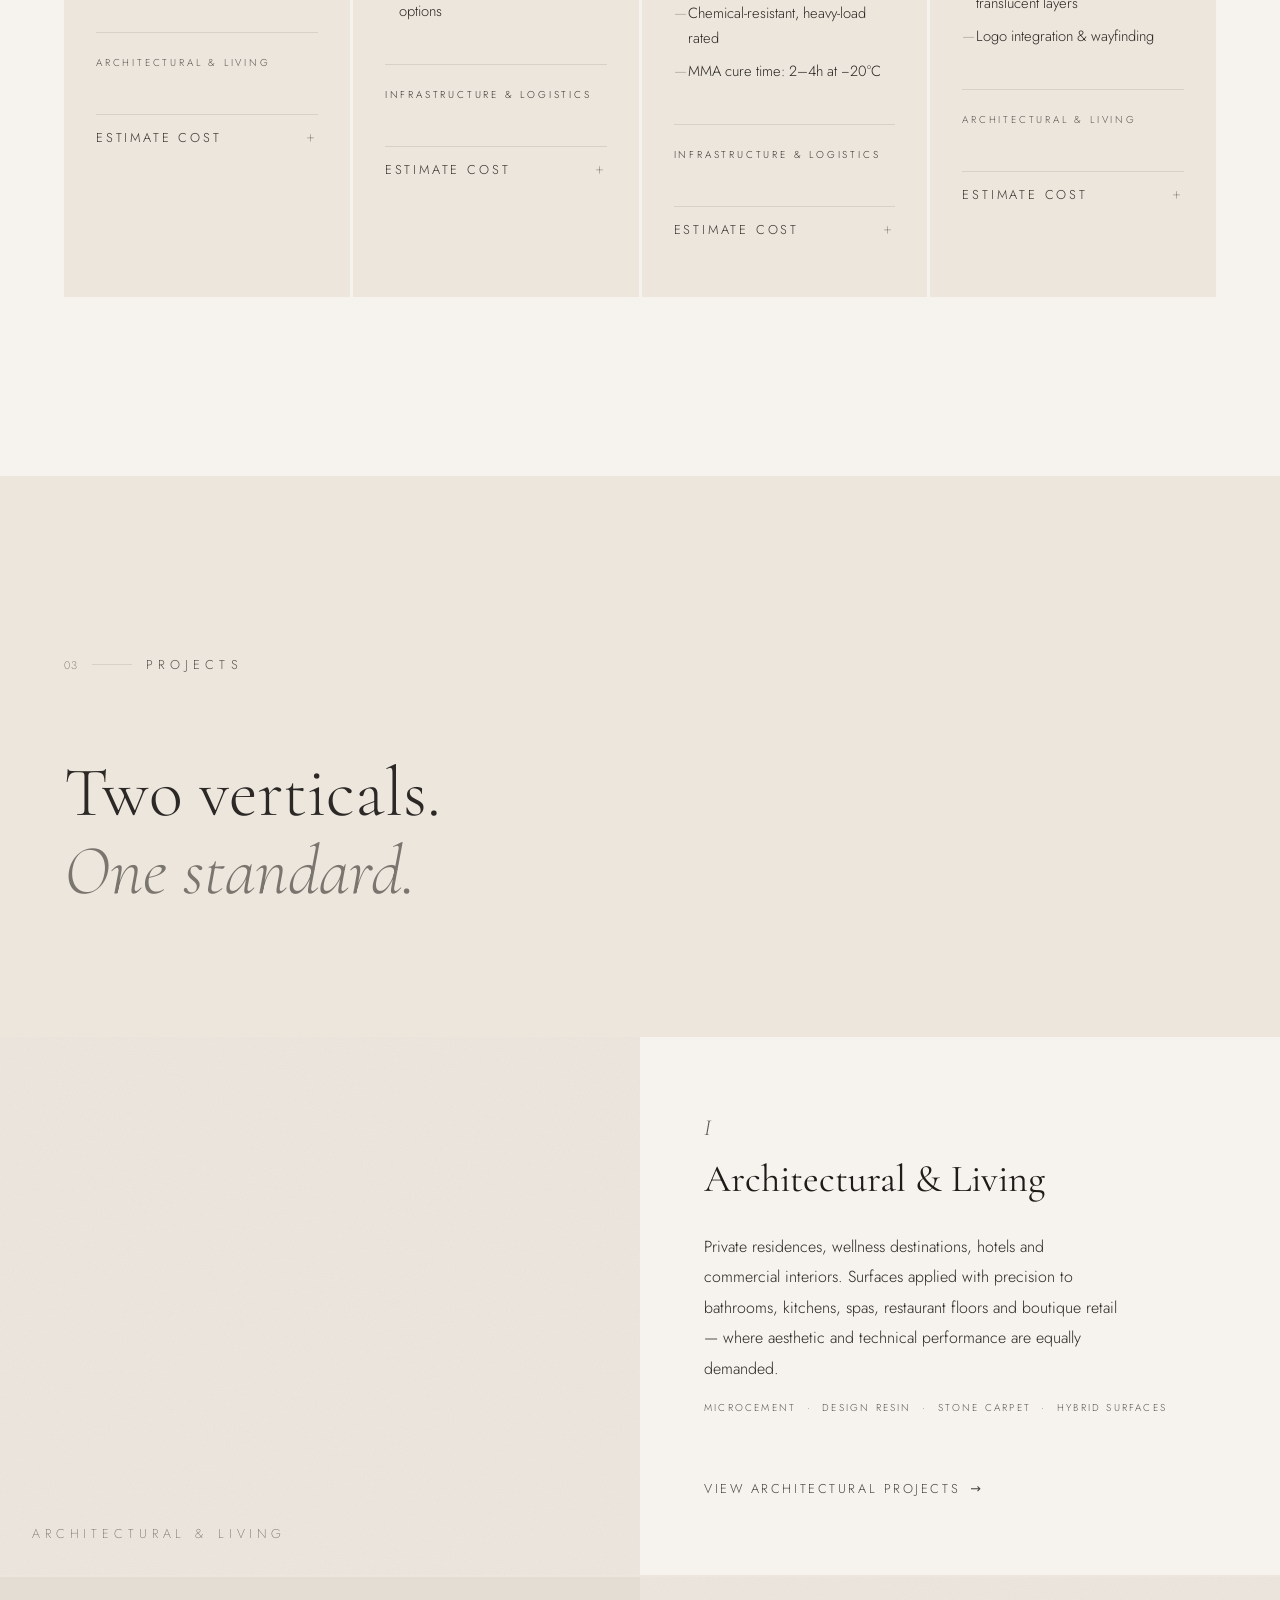
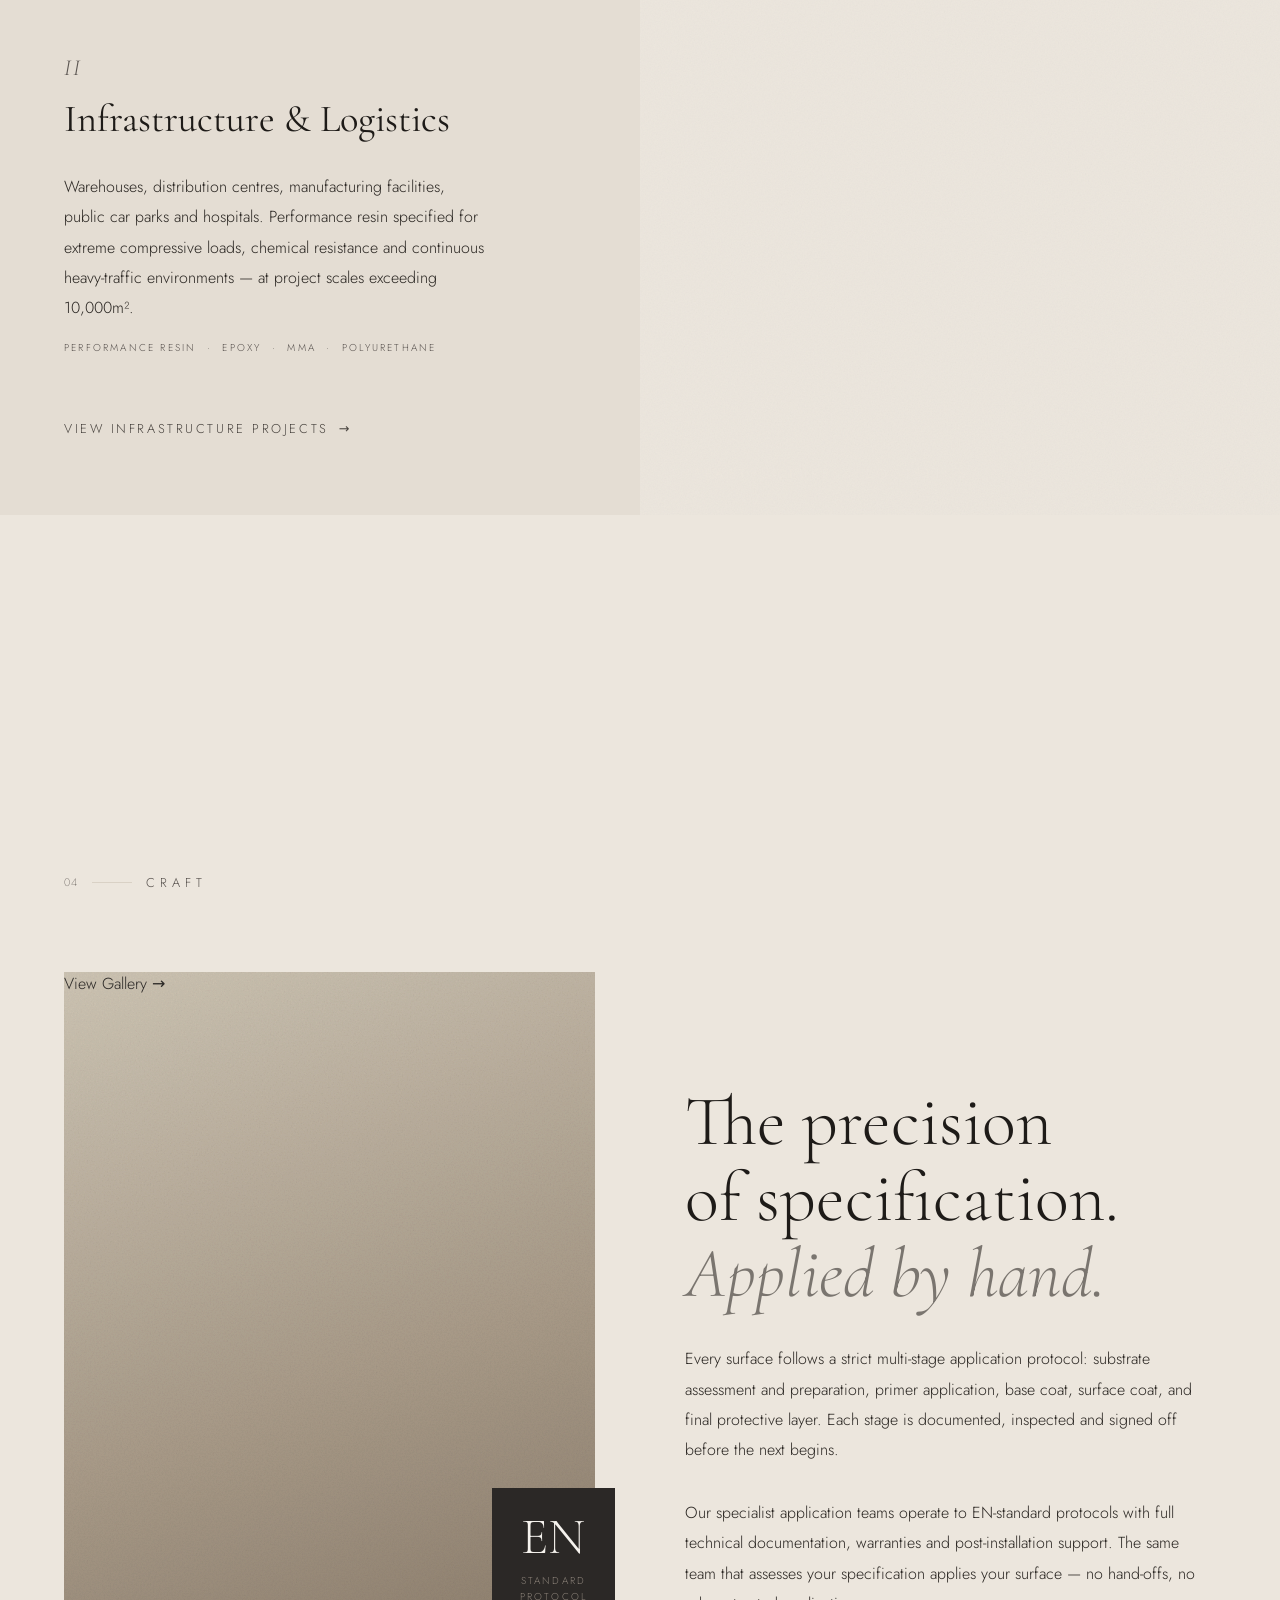
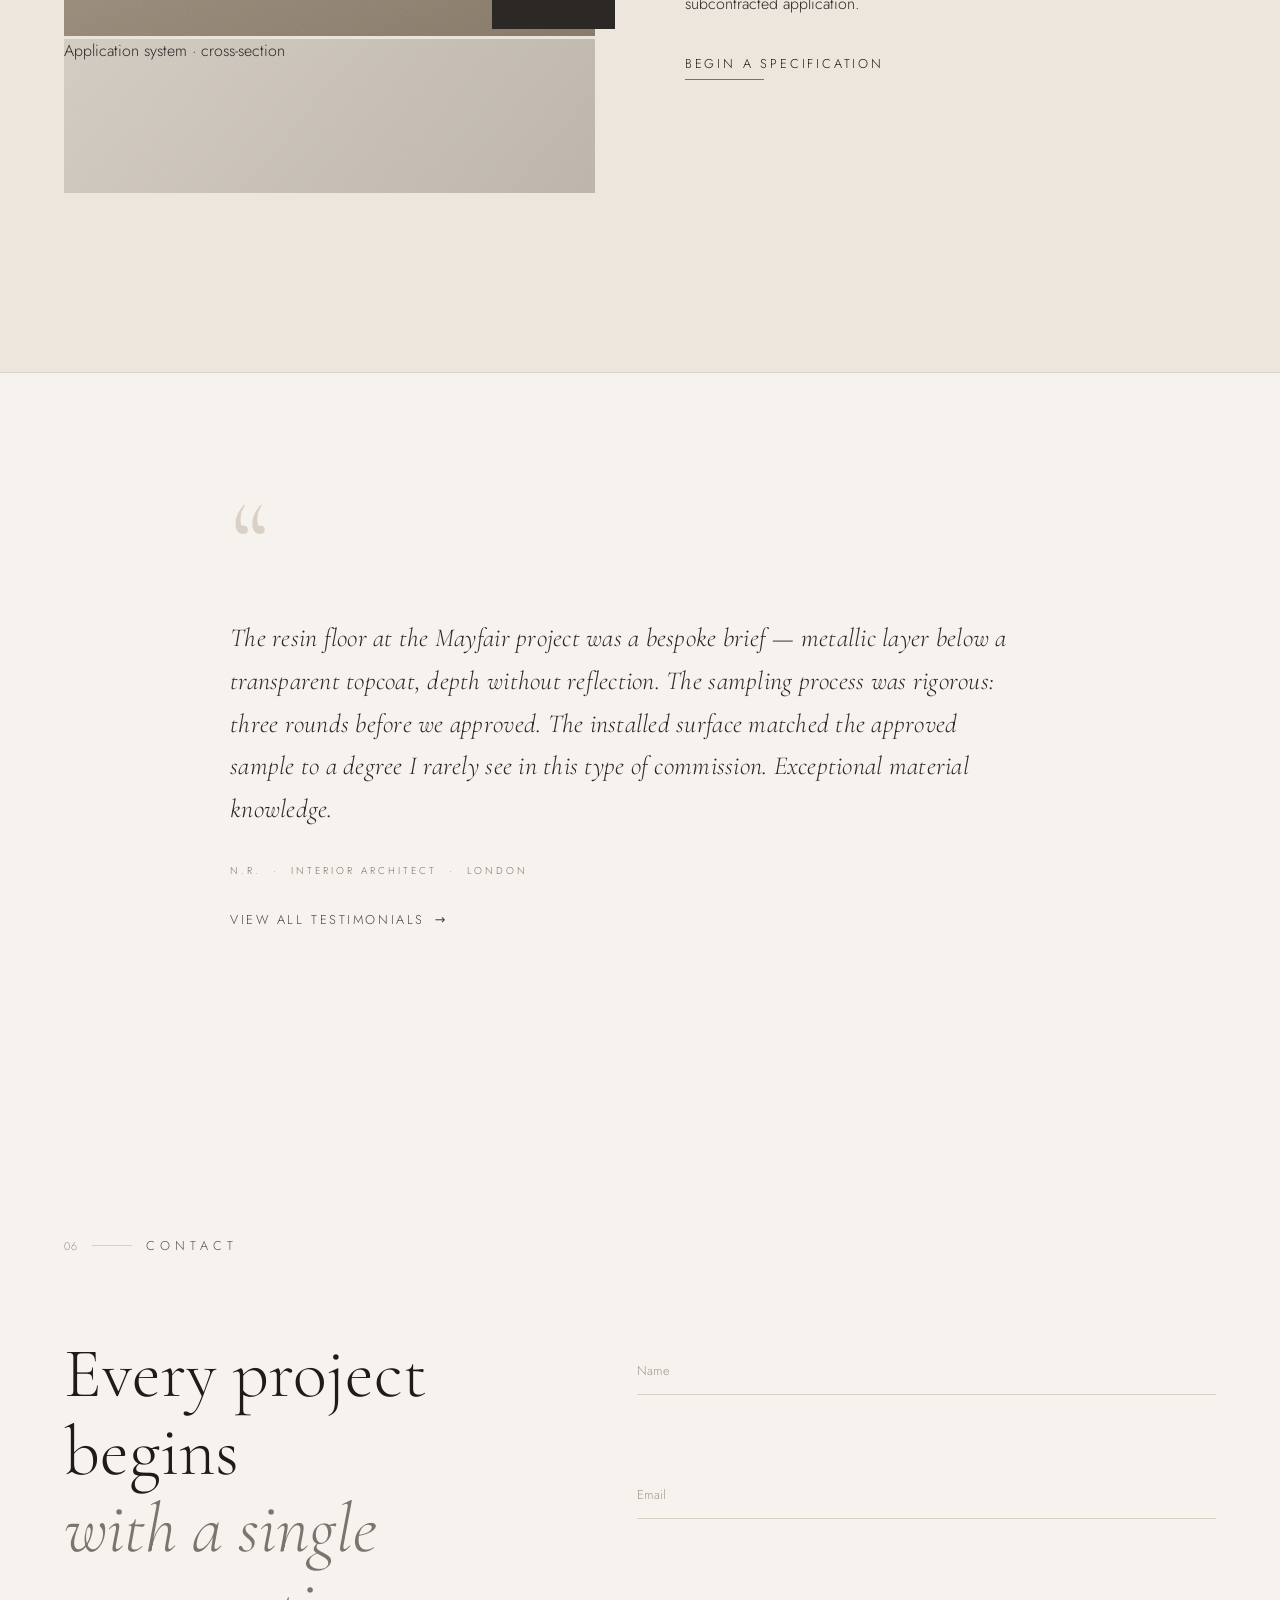
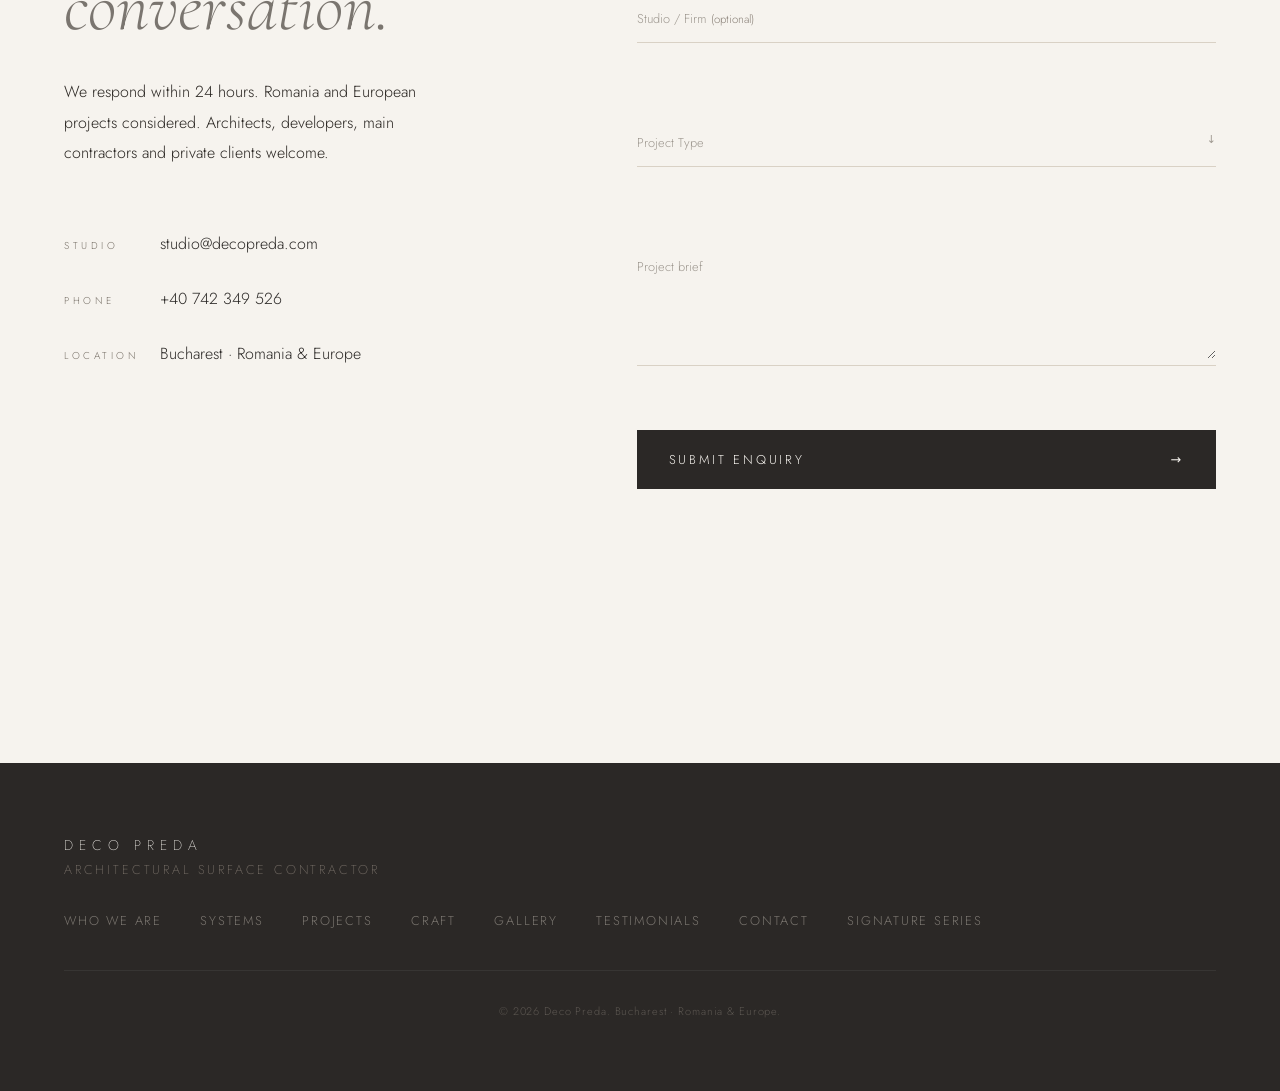
==== commit f9979b21: "Update print statement from 'Hello' to 'Goodbye'" ====
--- a/index.html
+++ b/index.html
@@ -591,7 +591,7 @@
             <p class="commission__body reveal">We respond within 24 hours. Romania and European projects considered. Architects, developers, main contractors and private clients welcome.</p>
             <address class="commission__contact reveal">
               <div class="commission__contact-row"><span>Studio</span><a href="mailto:studio@decopreda.com">studio@decopreda.com</a></div>
-              <div class="commission__contact-row"><span>Phone</span><a href="tel:+441234567890">+44 1234 567 890</a></div>
+              <div class="commission__contact-row"><span>Phone</span><a href="tel:+40742349526">+40 742 349 526</a></div>
               <div class="commission__contact-row"><span>Location</span><span>Bucharest · Romania &amp; Europe</span></div>
             </address>
           </div>
--- a/style.css
+++ b/style.css
@@ -1680,11 +1680,16 @@
 }
 
 .project-row__img--arch {
-  background: linear-gradient(140deg, #cec4b4 0%, #b0a594 50%, #c4baa8 100%);
+  background-image: url('images/residential/living/mc-ivory-living-01.webp');
+  background-size: cover;
+  background-position: center;
+  position: relative;
 }
 
 .project-row__img--infra {
-  background: linear-gradient(140deg, #7a7a78 0%, #5a5a58 50%, #6e6e6c 100%);
+  background-image: url('images/industrial/ind-02.webp');
+  background-size: cover;
+  background-position: center 40%;
 }
 
 .project-row__img::before {
@@ -3337,3 +3342,93 @@
   }
 
 } /* end desktop */
+/* ──────────────────────────────────────────
+   TESTIMONIAL TEASER
+────────────────────────────────────────── */
+.testimonial-teaser {
+  background: var(--ivory);
+  border-top: 1px solid var(--sand);
+  padding-block: clamp(80px, 10vw, 140px);
+}
+
+.testimonial-teaser__inner {
+  max-width: 820px;
+  margin-inline: auto;
+  display: flex;
+  flex-direction: column;
+  align-items: flex-start;
+  gap: clamp(20px, 2.5vw, 32px);
+}
+
+.testimonial-teaser__mark {
+  font-family: var(--serif);
+  font-size: clamp(72px, 10vw, 120px);
+  font-weight: 200;
+  line-height: 0.7;
+  color: var(--sand);
+  display: block;
+  user-select: none;
+}
+
+.testimonial-teaser__quote {
+  font-family: var(--serif);
+  font-style: italic;
+  font-weight: 200;
+  font-size: clamp(18px, 2.2vw, 26px);
+  color: var(--ink);
+  line-height: 1.65;
+  letter-spacing: 0.01em;
+  max-width: 780px;
+}
+
+.testimonial-teaser__author {
+  font-family: var(--sans);
+  font-weight: 300;
+  font-size: 10px;
+  letter-spacing: 0.3em;
+  text-transform: uppercase;
+  color: var(--taupe-d);
+}
+
+/* link-arrow deja definit global — override doar margin-top */
+.testimonial-teaser .link-arrow {
+  margin-top: 0;
+} 
+/* ════════════════════════════════════════════════════════════
+   CURSOR FIX — adaugă aceste reguli la FINALUL fișierului
+   style.css, după toate regulile existente.
+   Rezolvă: mânuța default pe gal-item, ss-item, lightbox btns
+   ════════════════════════════════════════════════════════════ */
+
+/* Forțează cursor: none pe ORICE element interactiv,
+   inclusiv cele cu cursor: pointer sau cursor: zoom-in
+   setat inline sau în stiluri locale de pagină            */
+*,
+*:hover,
+a, a:hover,
+button, button:hover,
+[role="button"], [role="button"]:hover,
+[tabindex], [tabindex]:hover,
+.gal-item, .gal-item:hover,
+.ss-item,  .ss-item:hover,
+.lb-close, .lb-close:hover,
+.lb-nav,   .lb-nav:hover,
+.lb-prev,  .lb-prev:hover,
+.lb-next,  .lb-next:hover,
+.ss-lb-close, .ss-lb-close:hover,
+.ss-lb-nav,   .ss-lb-nav:hover,
+.ss-lb-prev,  .ss-lb-prev:hover,
+.ss-lb-next,  .ss-lb-next:hover,
+.gal-filter,  .gal-filter:hover,
+.pcs__arrow,  .pcs__arrow:hover,
+.pcs__explore,.pcs__explore:hover,
+.panel__estimate-btn, .panel__estimate-btn:hover,
+.nav__burger, .nav__burger:hover,
+.nav__item,   .nav__item:hover,
+.btn-ghost,   .btn-ghost:hover,
+.btn-line,    .btn-line:hover,
+.btn-submit,  .btn-submit:hover,
+.link-arrow,  .link-arrow:hover,
+.gal-back,    .gal-back:hover {
+  cursor: none !important;
+}
